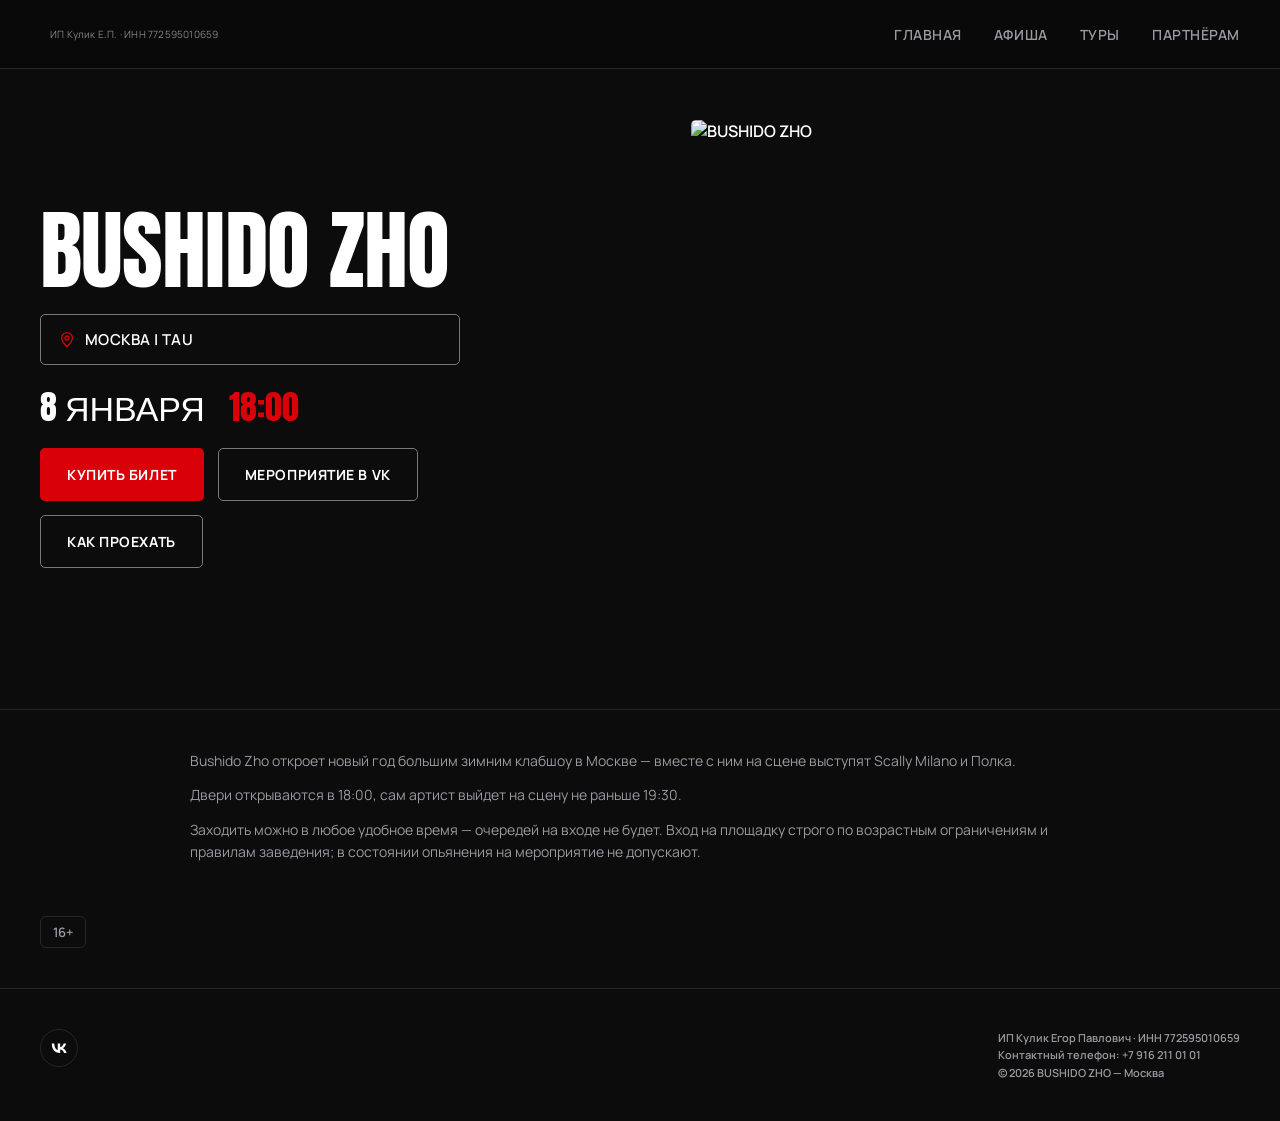
==== index.html @ 79066e42 "Точные пропорции: квадратный постер, border-radius 5px" ====
<!DOCTYPE html>
<html lang="ru">
<head>
<meta charset="UTF-8">
<meta name="viewport" content="width=device-width, initial-scale=1.0, maximum-scale=1.0, user-scalable=no">
<meta name="format-detection" content="telephone=no">
<title>BUSHIDO ZHO — Москва | 8 января | TAU</title>
<meta name="description" content="BUSHIDO ZHO в Москве. 8 января, клуб TAU. Специальное зимнее клабшоу. Билеты на сайте.">
<meta property="og:title" content="BUSHIDO ZHO — Москва | 8 января | TAU">
<meta property="og:description" content="Специальное зимнее клабшоу. 8 января, клуб TAU, Москва.">
<meta property="og:type" content="website">
<meta property="og:image" content="https://static.tildacdn.com/tild6331-3438-4666-b237-646465333765/image_61.png">
<link rel="preconnect" href="https://fonts.googleapis.com">
<link rel="preconnect" href="https://fonts.gstatic.com" crossorigin>
<link href="https://fonts.googleapis.com/css2?family=Anton&family=Manrope:wght@400;600;700;800&display=swap" rel="stylesheet">

<!-- Яндекс.Метрика -->
<script type="text/javascript">
   (function(m,e,t,r,i,k,a){m[i]=m[i]||function(){(m[i].a=m[i].a||[]).push(arguments)};
   m[i].l=1*new Date();
   for (var j = 0; j < document.scripts.length; j++) {if (document.scripts[j].src === r) { return; }}
   k=e.createElement(t),a=e.getElementsByTagName(t)[0],k.async=1,k.src=r,a.parentNode.insertBefore(k,a)})
   (window, document, "script", "https://mc.yandex.ru/metrika/tag.js", "ym");

   ym(00000000, "init", {ssr:true, webvisor:true, clickmap:true, ecommerce:"dataLayer", accurateTrackBounce:true, trackLinks:true});
</script>
<noscript><div><img src="https://mc.yandex.ru/watch/00000000" style="position:absolute; left:-9999px;" alt="" /></div></noscript>
<!-- /Яндекс.Метрика -->

<style>
  :root{
    --bg:#0c0c0c;
    --panel:#2d2d2d;
    --border:#262626;
    --accent:#d90009;
    --text:#ffffff;
    --muted:#9999a1;
  }
  *{box-sizing:border-box;margin:0;padding:0;}
  html,body{background:var(--bg);color:var(--text);}
  body{
    font-family:'Manrope','Arial Narrow',Arial,sans-serif;
    font-weight:600;
    -webkit-font-smoothing:antialiased;
    overflow-x:hidden;
  }
  a{color:inherit;text-decoration:none;}
  img{display:block;max-width:100%;}
  .wrap{max-width:1280px;margin:0 auto;padding:0 40px;}

  /* header */
  header{
    position:sticky;top:0;z-index:50;
    background:rgba(10,10,10,.92);
    backdrop-filter:blur(6px);
    border-bottom:1px solid var(--border);
  }
  .header-inner{
    display:flex;align-items:center;justify-content:space-between;
    padding:18px 40px;max-width:1280px;margin:0 auto;
  }
  .logo{display:flex;align-items:center;gap:10px;}
  .logo img{height:32px;width:auto;}
  .requisites{
    font-size:10px;
    font-weight:400;
    letter-spacing:.02em;
    color:var(--text);
    opacity:.5;
    max-width:260px;
    line-height:1.4;
  }
  nav{display:flex;gap:32px;}
  nav span{
    font-size:14px;letter-spacing:.04em;color:var(--muted);
    text-transform:uppercase;cursor:default;
  }
  .burger{display:none;flex-direction:column;gap:5px;cursor:pointer;}
  .burger span{width:24px;height:2px;background:var(--text);}

  /* hero */
  .hero{
    display:grid;
    grid-template-columns:1fr 1fr;
    align-items:center;
    min-height:640px;
    padding:12px 0;
  }
  .hero-content{
    display:flex;flex-direction:column;justify-content:center;
    padding:60px 40px;
    gap:24px;
  }
  .hero-title{
    font-family:'Anton','Arial Black',sans-serif;
    font-weight:400;
    font-size:clamp(48px,7vw,88px);
    line-height:.92;
    letter-spacing:-.01em;
    text-transform:uppercase;
  }
  .info-row{
    display:flex;flex-direction:column;gap:16px;
    max-width:420px;
  }
  .location-badge{
    display:flex;align-items:center;gap:10px;
    border:1px solid #787878;
    border-radius:5px;
    padding:14px 18px;
    font-size:15px;letter-spacing:.03em;text-transform:uppercase;
  }
  .location-badge svg{flex-shrink:0;color:var(--accent);}
  .datetime{display:flex;align-items:baseline;gap:24px;}
  .datetime .date{
    font-family:'Anton','Arial Black',sans-serif;
    font-weight:400;
    font-size:34px;text-transform:uppercase;
  }
  .datetime .time{
    font-family:'Anton','Arial Black',sans-serif;
    font-weight:400;
    font-size:34px;color:var(--accent);
  }
  .btn-group{display:flex;gap:14px;flex-wrap:wrap;}
  .btn{
    display:inline-flex;align-items:center;gap:10px;
    padding:16px 26px;border-radius:5px;
    font-size:14px;font-weight:700;letter-spacing:.04em;text-transform:uppercase;
    border:1px solid transparent;
    transition:opacity .15s ease;
  }
  .btn:hover{opacity:.85;}
  .btn-primary{background:var(--accent);color:#fff;}
  .btn-secondary{border-color:#787878;color:var(--text);}

  .hero-image{
    position:relative;
    aspect-ratio:1/1;
    width:min(600px,42vw);
    justify-self:center;
    overflow:hidden;
    border-radius:5px;
  }
  .hero-image img{
    width:100%;height:100%;object-fit:cover;object-position:top center;
  }

  /* about */
  .about{
    border-top:1px solid var(--border);
    padding:40px;
  }
  .about p{
    max-width:900px;margin:0 auto 12px;
    color:var(--muted);font-size:14px;line-height:1.6;font-weight:400;
  }

  /* age badge */
  .age-badge{
    display:inline-block;margin:0 40px 40px;
    border:1px solid var(--border);border-radius:6px;
    padding:6px 12px;font-size:13px;color:var(--muted);
  }

  /* footer */
  footer{
    border-top:1px solid var(--border);
    padding:40px;
  }
  .footer-inner{
    max-width:1280px;margin:0 auto;
    display:flex;justify-content:space-between;align-items:flex-start;
    gap:24px;flex-wrap:wrap;
  }
  .footer-social{display:flex;gap:16px;}
  .footer-social a{
    width:38px;height:38px;border:1px solid var(--border);border-radius:50%;
    display:flex;align-items:center;justify-content:center;
  }
  .footer-legal{
    font-size:11px;color:var(--muted);line-height:1.6;max-width:420px;
  }

  @media (max-width: 900px){
    .header-inner{padding:14px 20px;}
    .requisites{display:none;}
    nav{display:none;}
    .burger{display:flex;}
    .hero{grid-template-columns:1fr;min-height:auto;padding:24px 0 0;}
    .hero-image{order:-1;width:min(320px,62vw);margin:0 auto;}
    .hero-content{padding:32px 20px;gap:20px;}
    .hero-title{font-size:clamp(36px,11vw,56px);}
    .datetime .date,.datetime .time{font-size:26px;}
    .about{padding:28px 20px;}
    .age-badge{margin:0 20px 28px;}
    footer{padding:28px 20px;}
    .btn{flex:1 1 auto;justify-content:center;}
  }
</style>
</head>
<body>

<header>
  <div class="header-inner">
    <div class="logo">
      <img src="https://static.tildacdn.com/tild6134-3836-4732-b436-646335346264/Vector.svg" alt="">
      <div class="requisites">ИП Кулик Е.П. · ИНН 772595010659</div>
    </div>
    <nav>
      <span>Главная</span>
      <span>Афиша</span>
      <span>Туры</span>
      <span>Партнёрам</span>
    </nav>
    <div class="burger"><span></span><span></span><span></span></div>
  </div>
</header>

<main>
  <section class="hero">
    <div class="hero-content">
      <h1 class="hero-title">BUSHIDO ZHO</h1>
      <div class="info-row">
        <div class="location-badge">
          <svg width="16" height="16" viewBox="0 0 24 24" fill="none" stroke="currentColor" stroke-width="2"><path d="M12 22s8-7.58 8-13a8 8 0 1 0-16 0c0 5.42 8 13 8 13z"/><circle cx="12" cy="9" r="3"/></svg>
          Москва | TAU
        </div>
        <div class="datetime">
          <span class="date">8 января</span>
          <span class="time">18:00</span>
        </div>
        <div class="btn-group">
          <a class="btn btn-primary" href="https://ticketscloud.com/v1/widgets/common?token=eyJhbGciOiJIUzI1NiIsImlzcyI6InRpY2tldHNjbG91ZC5ydSIsInR5cCI6IkpXVCJ9.eyJwIjoiNmE2ODYyZmQ3NzkyNmYxYTMxODA3NTQ4In0.XfZbdQ3usA_uu-L-LKfPR5Fx8AKAeK4fSwPNNyOv5zs&event=6a7ee67c88781e663930da64&org=6a6862fd77926f1a31807548" target="_blank" rel="noopener">Купить билет</a>
          <a class="btn btn-secondary" href="https://vk.ru/mssoundd" target="_blank" rel="noopener">Мероприятие в VK</a>
          <a class="btn btn-secondary" href="https://yandex.ru/maps/org/tau/206418889846/" target="_blank" rel="noopener">Как проехать</a>
        </div>
      </div>
    </div>
    <div class="hero-image">
      <img src="https://static.tildacdn.com/tild6331-3438-4666-b237-646465333765/image_61.png" alt="BUSHIDO ZHO">
    </div>
  </section>

  <section class="about">
    <p>Bushido Zho откроет новый год большим зимним клабшоу в Москве — вместе с ним на сцене выступят Scally Milano и Полка.</p>
    <p>Двери открываются в 18:00, сам артист выйдет на сцену не раньше 19:30.</p>
    <p>Заходить можно в любое удобное время — очередей на входе не будет. Вход на площадку строго по возрастным ограничениям и правилам заведения; в состоянии опьянения на мероприятие не допускают.</p>
  </section>

  <div class="age-badge">16+</div>
</main>

<footer>
  <div class="footer-inner">
    <div class="footer-social">
      <a href="https://vk.ru/mssoundd" target="_blank" rel="noopener" aria-label="VK">
        <svg width="18" height="18" viewBox="0 0 24 24" fill="currentColor"><path d="M13.16 18.53c-6.79 0-10.68-4.66-10.83-12.4h3.39c.1 5.7 2.63 8.12 4.62 8.62V6.13h3.2v4.9c1.97-.21 4.03-2.46 4.73-4.9h3.2c-.53 3.01-2.78 5.26-4.38 6.18 1.6.74 4.16 2.7 5.13 6.22h-3.53c-.75-2.33-2.63-4.13-5.15-4.38v4.38h-.38z"/></svg>
      </a>
    </div>
    <div class="footer-legal">
      ИП Кулик Егор Павлович · ИНН 772595010659<br>
      Контактный телефон: +7 916 211 01 01<br>
      © 2026 BUSHIDO ZHO — Москва
    </div>
  </div>
</footer>

</body>
</html>
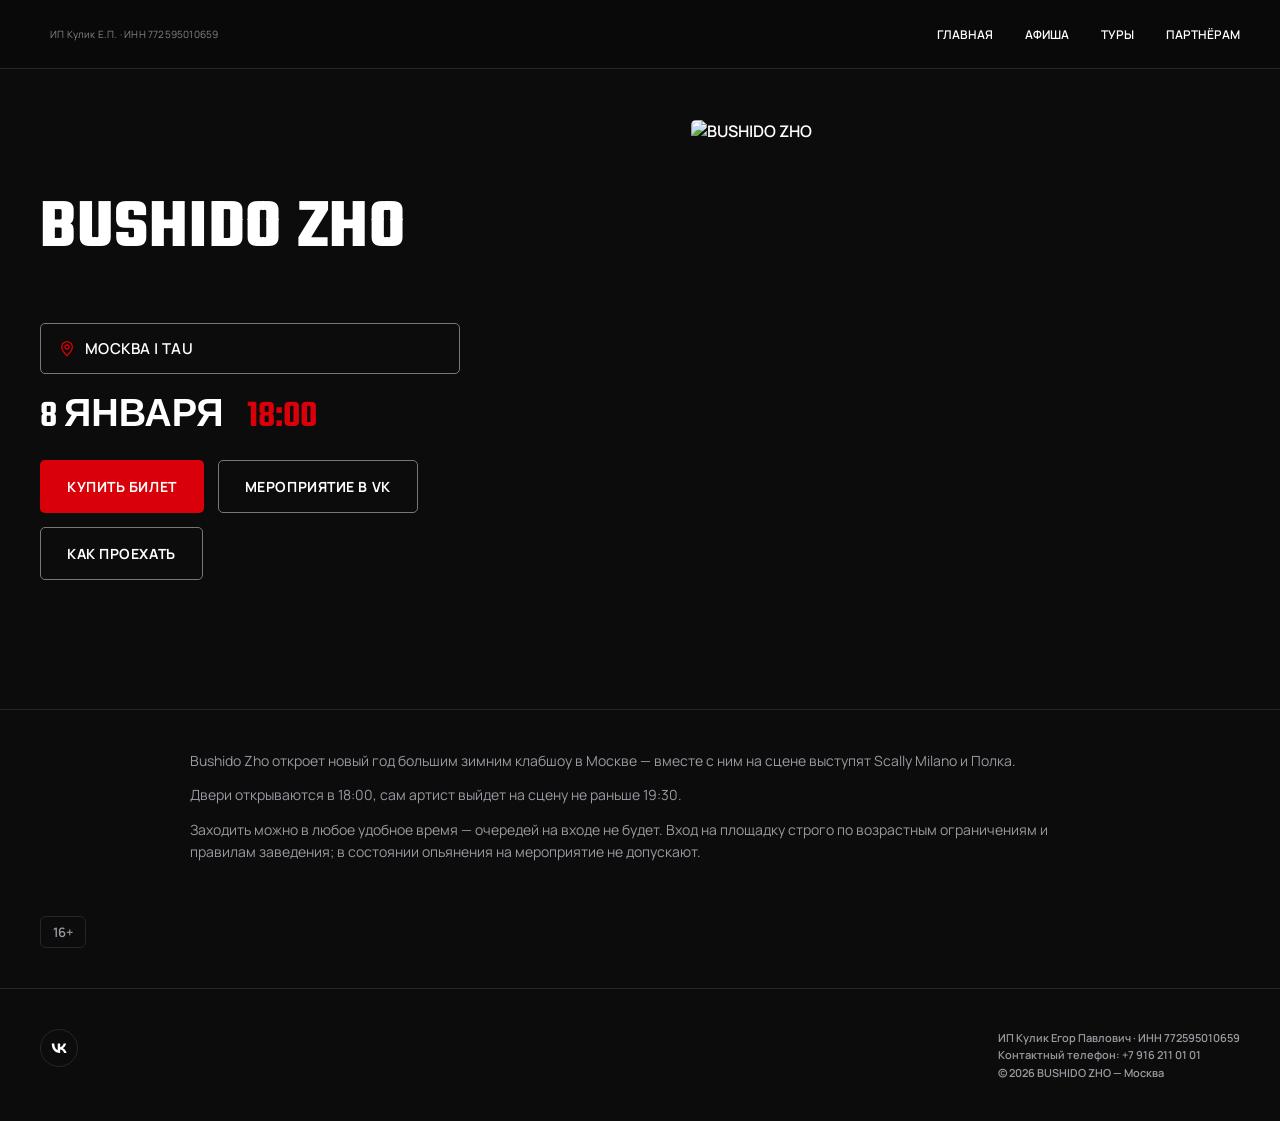
==== commit f4306589: "Точный шрифт Teko вместо Anton, замеренные отступы/nav" ====
--- a/index.html
+++ b/index.html
@@ -12,7 +12,7 @@
 <meta property="og:image" content="https://static.tildacdn.com/tild6331-3438-4666-b237-646465333765/image_61.png">
 <link rel="preconnect" href="https://fonts.googleapis.com">
 <link rel="preconnect" href="https://fonts.gstatic.com" crossorigin>
-<link href="https://fonts.googleapis.com/css2?family=Anton&family=Manrope:wght@400;600;700;800&display=swap" rel="stylesheet">
+<link href="https://fonts.googleapis.com/css2?family=Teko:wght@500;600;700&family=Manrope:wght@400;600;700;800&display=swap" rel="stylesheet">
 
 <!-- Яндекс.Метрика -->
 <script type="text/javascript">
@@ -72,8 +72,9 @@
   }
   nav{display:flex;gap:32px;}
   nav span{
-    font-size:14px;letter-spacing:.04em;color:var(--muted);
+    font-size:12px;font-weight:600;color:var(--text);
     text-transform:uppercase;cursor:default;
+    font-family:'Manrope',sans-serif;
   }
   .burger{display:none;flex-direction:column;gap:5px;cursor:pointer;}
   .burger span{width:24px;height:2px;background:var(--text);}
@@ -92,12 +93,13 @@
     gap:24px;
   }
   .hero-title{
-    font-family:'Anton','Arial Black',sans-serif;
-    font-weight:400;
-    font-size:clamp(48px,7vw,88px);
-    line-height:.92;
-    letter-spacing:-.01em;
+    font-family:'Teko',sans-serif;
+    font-weight:700;
+    font-size:clamp(48px,6.2vw,70px);
+    line-height:.9;
+    letter-spacing:.01em;
     text-transform:uppercase;
+    margin-bottom:38px;
   }
   .info-row{
     display:flex;flex-direction:column;gap:16px;
@@ -113,14 +115,14 @@
   .location-badge svg{flex-shrink:0;color:var(--accent);}
   .datetime{display:flex;align-items:baseline;gap:24px;}
   .datetime .date{
-    font-family:'Anton','Arial Black',sans-serif;
-    font-weight:400;
-    font-size:34px;text-transform:uppercase;
+    font-family:'Teko',sans-serif;
+    font-weight:600;
+    font-size:38px;text-transform:uppercase;
   }
   .datetime .time{
-    font-family:'Anton','Arial Black',sans-serif;
-    font-weight:400;
-    font-size:34px;color:var(--accent);
+    font-family:'Teko',sans-serif;
+    font-weight:600;
+    font-size:38px;color:var(--accent);
   }
   .btn-group{display:flex;gap:14px;flex-wrap:wrap;}
   .btn{
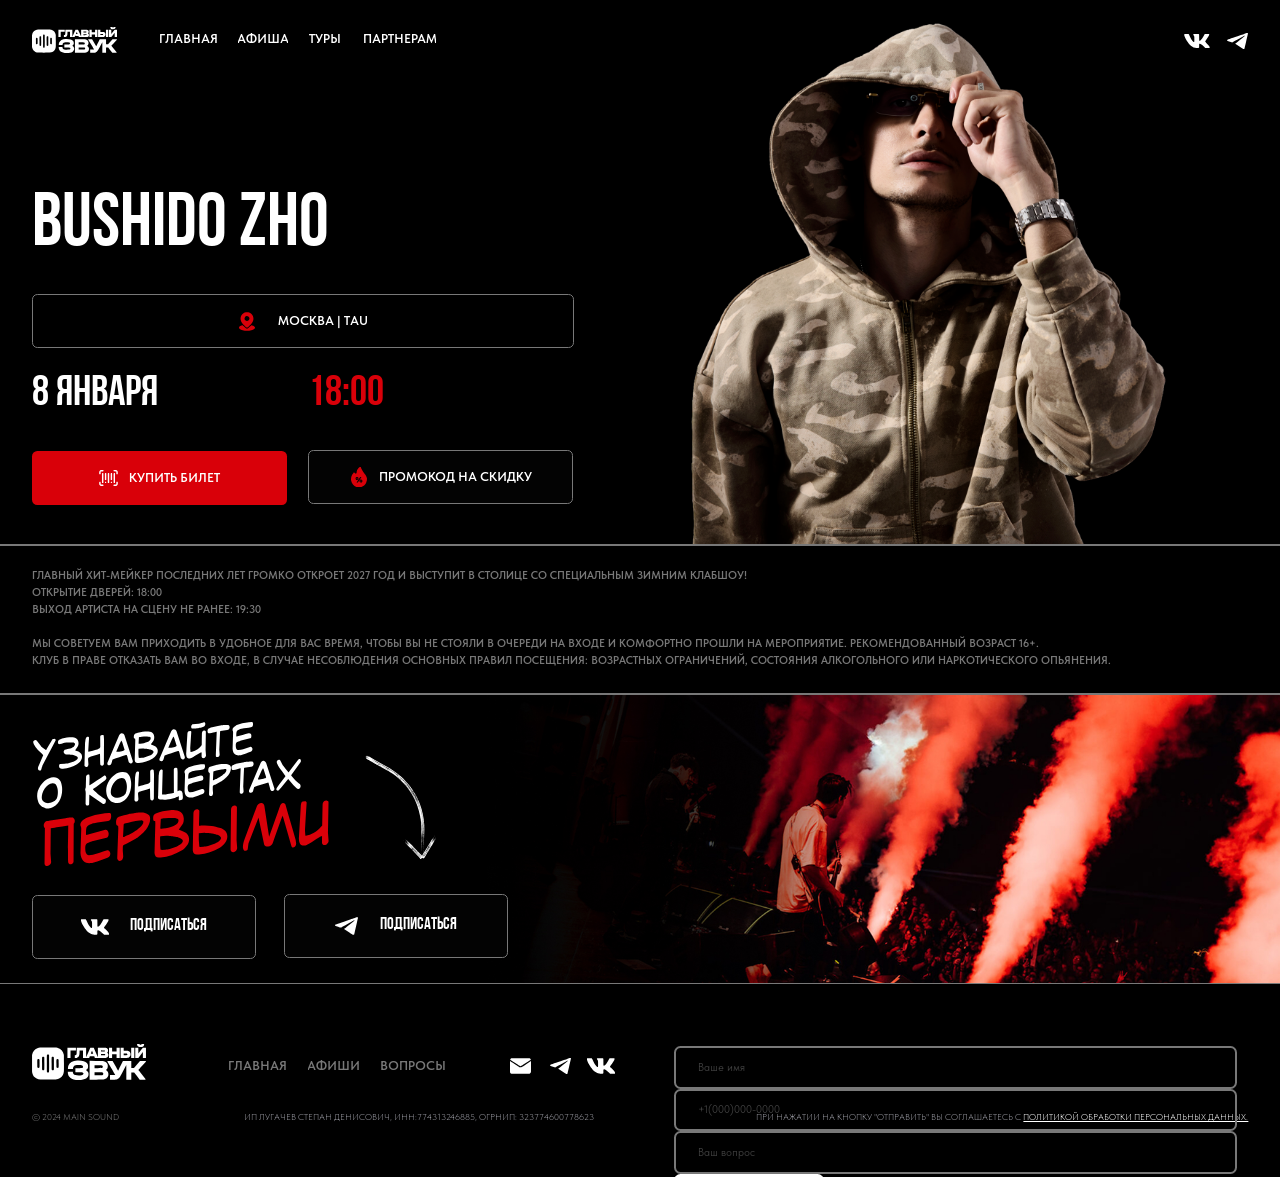
==== commit 0b162716: "Replace with Tilda export (Metrika counter removed, to be added later)" ====
--- a/index.html
+++ b/index.html
@@ -1,272 +1,84 @@
-<!DOCTYPE html>
-<html lang="ru">
-<head>
-<meta charset="UTF-8">
-<meta name="viewport" content="width=device-width, initial-scale=1.0, maximum-scale=1.0, user-scalable=no">
-<meta name="format-detection" content="telephone=no">
-<title>BUSHIDO ZHO — Москва | 8 января | TAU</title>
-<meta name="description" content="BUSHIDO ZHO в Москве. 8 января, клуб TAU. Специальное зимнее клабшоу. Билеты на сайте.">
-<meta property="og:title" content="BUSHIDO ZHO — Москва | 8 января | TAU">
-<meta property="og:description" content="Специальное зимнее клабшоу. 8 января, клуб TAU, Москва.">
-<meta property="og:type" content="website">
-<meta property="og:image" content="https://static.tildacdn.com/tild6331-3438-4666-b237-646465333765/image_61.png">
-<link rel="preconnect" href="https://fonts.googleapis.com">
-<link rel="preconnect" href="https://fonts.gstatic.com" crossorigin>
-<link href="https://fonts.googleapis.com/css2?family=Teko:wght@500;600;700&family=Manrope:wght@400;600;700;800&display=swap" rel="stylesheet">
-
-<!-- Яндекс.Метрика -->
-<script type="text/javascript">
-   (function(m,e,t,r,i,k,a){m[i]=m[i]||function(){(m[i].a=m[i].a||[]).push(arguments)};
-   m[i].l=1*new Date();
-   for (var j = 0; j < document.scripts.length; j++) {if (document.scripts[j].src === r) { return; }}
-   k=e.createElement(t),a=e.getElementsByTagName(t)[0],k.async=1,k.src=r,a.parentNode.insertBefore(k,a)})
-   (window, document, "script", "https://mc.yandex.ru/metrika/tag.js", "ym");
-
-   ym(00000000, "init", {ssr:true, webvisor:true, clickmap:true, ecommerce:"dataLayer", accurateTrackBounce:true, trackLinks:true});
-</script>
-<noscript><div><img src="https://mc.yandex.ru/watch/00000000" style="position:absolute; left:-9999px;" alt="" /></div></noscript>
-<!-- /Яндекс.Метрика -->
-
-<style>
-  :root{
-    --bg:#0c0c0c;
-    --panel:#2d2d2d;
-    --border:#262626;
-    --accent:#d90009;
-    --text:#ffffff;
-    --muted:#9999a1;
-  }
-  *{box-sizing:border-box;margin:0;padding:0;}
-  html,body{background:var(--bg);color:var(--text);}
-  body{
-    font-family:'Manrope','Arial Narrow',Arial,sans-serif;
-    font-weight:600;
-    -webkit-font-smoothing:antialiased;
-    overflow-x:hidden;
-  }
-  a{color:inherit;text-decoration:none;}
-  img{display:block;max-width:100%;}
-  .wrap{max-width:1280px;margin:0 auto;padding:0 40px;}
-
-  /* header */
-  header{
-    position:sticky;top:0;z-index:50;
-    background:rgba(10,10,10,.92);
-    backdrop-filter:blur(6px);
-    border-bottom:1px solid var(--border);
-  }
-  .header-inner{
-    display:flex;align-items:center;justify-content:space-between;
-    padding:18px 40px;max-width:1280px;margin:0 auto;
-  }
-  .logo{display:flex;align-items:center;gap:10px;}
-  .logo img{height:32px;width:auto;}
-  .requisites{
-    font-size:10px;
-    font-weight:400;
-    letter-spacing:.02em;
-    color:var(--text);
-    opacity:.5;
-    max-width:260px;
-    line-height:1.4;
-  }
-  nav{display:flex;gap:32px;}
-  nav span{
-    font-size:12px;font-weight:600;color:var(--text);
-    text-transform:uppercase;cursor:default;
-    font-family:'Manrope',sans-serif;
-  }
-  .burger{display:none;flex-direction:column;gap:5px;cursor:pointer;}
-  .burger span{width:24px;height:2px;background:var(--text);}
-
-  /* hero */
-  .hero{
-    display:grid;
-    grid-template-columns:1fr 1fr;
-    align-items:center;
-    min-height:640px;
-    padding:12px 0;
-  }
-  .hero-content{
-    display:flex;flex-direction:column;justify-content:center;
-    padding:60px 40px;
-    gap:24px;
-  }
-  .hero-title{
-    font-family:'Teko',sans-serif;
-    font-weight:700;
-    font-size:clamp(48px,6.2vw,70px);
-    line-height:.9;
-    letter-spacing:.01em;
-    text-transform:uppercase;
-    margin-bottom:38px;
-  }
-  .info-row{
-    display:flex;flex-direction:column;gap:16px;
-    max-width:420px;
-  }
-  .location-badge{
-    display:flex;align-items:center;gap:10px;
-    border:1px solid #787878;
-    border-radius:5px;
-    padding:14px 18px;
-    font-size:15px;letter-spacing:.03em;text-transform:uppercase;
-  }
-  .location-badge svg{flex-shrink:0;color:var(--accent);}
-  .datetime{display:flex;align-items:baseline;gap:24px;}
-  .datetime .date{
-    font-family:'Teko',sans-serif;
-    font-weight:600;
-    font-size:38px;text-transform:uppercase;
-  }
-  .datetime .time{
-    font-family:'Teko',sans-serif;
-    font-weight:600;
-    font-size:38px;color:var(--accent);
-  }
-  .btn-group{display:flex;gap:14px;flex-wrap:wrap;}
-  .btn{
-    display:inline-flex;align-items:center;gap:10px;
-    padding:16px 26px;border-radius:5px;
-    font-size:14px;font-weight:700;letter-spacing:.04em;text-transform:uppercase;
-    border:1px solid transparent;
-    transition:opacity .15s ease;
-  }
-  .btn:hover{opacity:.85;}
-  .btn-primary{background:var(--accent);color:#fff;}
-  .btn-secondary{border-color:#787878;color:var(--text);}
-
-  .hero-image{
-    position:relative;
-    aspect-ratio:1/1;
-    width:min(600px,42vw);
-    justify-self:center;
-    overflow:hidden;
-    border-radius:5px;
-  }
-  .hero-image img{
-    width:100%;height:100%;object-fit:cover;object-position:top center;
-  }
-
-  /* about */
-  .about{
-    border-top:1px solid var(--border);
-    padding:40px;
-  }
-  .about p{
-    max-width:900px;margin:0 auto 12px;
-    color:var(--muted);font-size:14px;line-height:1.6;font-weight:400;
-  }
-
-  /* age badge */
-  .age-badge{
-    display:inline-block;margin:0 40px 40px;
-    border:1px solid var(--border);border-radius:6px;
-    padding:6px 12px;font-size:13px;color:var(--muted);
-  }
-
-  /* footer */
-  footer{
-    border-top:1px solid var(--border);
-    padding:40px;
-  }
-  .footer-inner{
-    max-width:1280px;margin:0 auto;
-    display:flex;justify-content:space-between;align-items:flex-start;
-    gap:24px;flex-wrap:wrap;
-  }
-  .footer-social{display:flex;gap:16px;}
-  .footer-social a{
-    width:38px;height:38px;border:1px solid var(--border);border-radius:50%;
-    display:flex;align-items:center;justify-content:center;
-  }
-  .footer-legal{
-    font-size:11px;color:var(--muted);line-height:1.6;max-width:420px;
-  }
-
-  @media (max-width: 900px){
-    .header-inner{padding:14px 20px;}
-    .requisites{display:none;}
-    nav{display:none;}
-    .burger{display:flex;}
-    .hero{grid-template-columns:1fr;min-height:auto;padding:24px 0 0;}
-    .hero-image{order:-1;width:min(320px,62vw);margin:0 auto;}
-    .hero-content{padding:32px 20px;gap:20px;}
-    .hero-title{font-size:clamp(36px,11vw,56px);}
-    .datetime .date,.datetime .time{font-size:26px;}
-    .about{padding:28px 20px;}
-    .age-badge{margin:0 20px 28px;}
-    footer{padding:28px 20px;}
-    .btn{flex:1 1 auto;justify-content:center;}
-  }
-</style>
-</head>
-<body>
-
-<header>
-  <div class="header-inner">
-    <div class="logo">
-      <img src="https://static.tildacdn.com/tild6134-3836-4732-b436-646335346264/Vector.svg" alt="">
-      <div class="requisites">ИП Кулик Е.П. · ИНН 772595010659</div>
-    </div>
-    <nav>
-      <span>Главная</span>
-      <span>Афиша</span>
-      <span>Туры</span>
-      <span>Партнёрам</span>
-    </nav>
-    <div class="burger"><span></span><span></span><span></span></div>
-  </div>
-</header>
-
-<main>
-  <section class="hero">
-    <div class="hero-content">
-      <h1 class="hero-title">BUSHIDO ZHO</h1>
-      <div class="info-row">
-        <div class="location-badge">
-          <svg width="16" height="16" viewBox="0 0 24 24" fill="none" stroke="currentColor" stroke-width="2"><path d="M12 22s8-7.58 8-13a8 8 0 1 0-16 0c0 5.42 8 13 8 13z"/><circle cx="12" cy="9" r="3"/></svg>
-          Москва | TAU
-        </div>
-        <div class="datetime">
-          <span class="date">8 января</span>
-          <span class="time">18:00</span>
-        </div>
-        <div class="btn-group">
-          <a class="btn btn-primary" href="https://ticketscloud.com/v1/widgets/common?token=eyJhbGciOiJIUzI1NiIsImlzcyI6InRpY2tldHNjbG91ZC5ydSIsInR5cCI6IkpXVCJ9.eyJwIjoiNmE2ODYyZmQ3NzkyNmYxYTMxODA3NTQ4In0.XfZbdQ3usA_uu-L-LKfPR5Fx8AKAeK4fSwPNNyOv5zs&event=6a7ee67c88781e663930da64&org=6a6862fd77926f1a31807548" target="_blank" rel="noopener">Купить билет</a>
-          <a class="btn btn-secondary" href="https://vk.ru/mssoundd" target="_blank" rel="noopener">Мероприятие в VK</a>
-          <a class="btn btn-secondary" href="https://yandex.ru/maps/org/tau/206418889846/" target="_blank" rel="noopener">Как проехать</a>
-        </div>
-      </div>
-    </div>
-    <div class="hero-image">
-      <img src="https://static.tildacdn.com/tild6331-3438-4666-b237-646465333765/image_61.png" alt="BUSHIDO ZHO">
-    </div>
-  </section>
-
-  <section class="about">
-    <p>Bushido Zho откроет новый год большим зимним клабшоу в Москве — вместе с ним на сцене выступят Scally Milano и Полка.</p>
-    <p>Двери открываются в 18:00, сам артист выйдет на сцену не раньше 19:30.</p>
-    <p>Заходить можно в любое удобное время — очередей на входе не будет. Вход на площадку строго по возрастным ограничениям и правилам заведения; в состоянии опьянения на мероприятие не допускают.</p>
-  </section>
-
-  <div class="age-badge">16+</div>
-</main>
-
-<footer>
-  <div class="footer-inner">
-    <div class="footer-social">
-      <a href="https://vk.ru/mssoundd" target="_blank" rel="noopener" aria-label="VK">
-        <svg width="18" height="18" viewBox="0 0 24 24" fill="currentColor"><path d="M13.16 18.53c-6.79 0-10.68-4.66-10.83-12.4h3.39c.1 5.7 2.63 8.12 4.62 8.62V6.13h3.2v4.9c1.97-.21 4.03-2.46 4.73-4.9h3.2c-.53 3.01-2.78 5.26-4.38 6.18 1.6.74 4.16 2.7 5.13 6.22h-3.53c-.75-2.33-2.63-4.13-5.15-4.38v4.38h-.38z"/></svg>
-      </a>
-    </div>
-    <div class="footer-legal">
-      ИП Кулик Егор Павлович · ИНН 772595010659<br>
-      Контактный телефон: +7 916 211 01 01<br>
-      © 2026 BUSHIDO ZHO — Москва
-    </div>
-  </div>
-</footer>
-
-</body>
-</html>
+<!DOCTYPE html> <html> <head> <meta charset="utf-8" /> <meta http-equiv="Content-Type" content="text/html; charset=utf-8" /> <meta name="viewport" content="width=device-width, initial-scale=1.0" /> <!--metatextblock--> <title>BUSHIDO ZHO - В МОСКВЕ! |8 ЯНВАРЯ | TAU</title> <meta name="description" content="Главный хит-мейкер последних лет громко откроет 2027 год и выступит в столице со специальным зимним клабшоу!" /> <meta property="og:url" content="https://main-sound.ru/bushidomsk1" /> <meta property="og:title" content="BUSHIDO ZHO - В МОСКВЕ! |8 ЯНВАРЯ | TAU" /> <meta property="og:description" content="Главный хит-мейкер последних лет громко откроет 2027 год и выступит в столице со специальным зимним клабшоу!" /> <meta property="og:type" content="website" /> <meta property="og:image" content="assets/IMG_2002-36b0c217a5.jpeg" /> <link rel="canonical" href="https://main-sound.ru/bushidomsk1"> <!--/metatextblock--> <meta name="format-detection" content="telephone=no" /> <meta http-equiv="x-dns-prefetch-control" content="on"> <link rel="dns-prefetch" href="https://ws.tildacdn.com"> <link rel="dns-prefetch" href="https://static.tildacdn.com"> <!--favicons--> <link rel="icon" type="image/x-icon" sizes="32x32" href="assets/Frame_3-9f2a84946c.svg" media="(prefers-color-scheme: light)"/> <link rel="icon" type="image/x-icon" sizes="32x32" href="assets/Frame_3-901d303efb.svg" media="(prefers-color-scheme: dark)"/> <link rel="icon" type="image/svg+xml" sizes="any" href="assets/Frame_3-07f0a911b7.svg"> <link rel="apple-touch-icon" type="image/png" href="assets/Frame_3-b01c1dac87.png"> <link rel="icon" type="image/png" sizes="192x192" href="assets/Frame_3-b01c1dac87.png"> <!--/favicons--> <!-- Assets --> <script src="assets/tilda-fallback-1.0.min-ba24e7d54b.js" async charset="utf-8"></script> <link rel="stylesheet" href="assets/tilda-grid-3.0.min-55fa348d44.css" type="text/css" media="all" onerror="this.loaderr='y';"/> <link rel="stylesheet" href="assets/tilda-blocks-page200350709.min-892c2e6954.css" type="text/css" media="all" onerror="this.loaderr='y';" /> <link rel="stylesheet" href="assets/tilda-animation-2.0.min-8e325ae34b.css" type="text/css" media="all" onerror="this.loaderr='y';" /> <link rel="stylesheet" href="assets/tilda-menu-widgeticons-1.0.min-0b1e4e40a1.css" type="text/css" media="all" onerror="this.loaderr='y';" /> <link rel="stylesheet" href="assets/tilda-forms-1.0.min-a1f4a83f36.css" type="text/css" media="all" onerror="this.loaderr='y';" /> <link rel="stylesheet" href="assets/fonts-tildasans-0168d74240.css" type="text/css" media="all" onerror="this.loaderr='y';" /> <script nomodule src="assets/tilda-polyfill-1.0.min-19ff6da680.js" charset="utf-8"></script> <script type="text/javascript">function t_onReady(func) {if(document.readyState!='loading') {func();} else {document.addEventListener('DOMContentLoaded',func);}}
+function t_onFuncLoad(funcName,okFunc,time) {if(typeof window[funcName]==='function') {okFunc();} else {setTimeout(function() {t_onFuncLoad(funcName,okFunc,time);},(time||100));}}function t396_initialScale(t){var e=document.getElementById("rec"+t);if(e){var i=e.querySelector(".t396__artboard");if(i){window.tn_scale_initial_window_width||(window.tn_scale_initial_window_width=document.documentElement.clientWidth);var a=window.tn_scale_initial_window_width,r=[],n,l=i.getAttribute("data-artboard-screens");if(l){l=l.split(",");for(var o=0;o<l.length;o++)r[o]=parseInt(l[o],10)}else r=[320,480,640,960,1200];for(var o=0;o<r.length;o++){var d=r[o];a>=d&&(n=d)}var _="edit"===window.allrecords.getAttribute("data-tilda-mode"),c="center"===t396_getFieldValue(i,"valign",n,r),s="grid"===t396_getFieldValue(i,"upscale",n,r),w=t396_getFieldValue(i,"height_vh",n,r),g=t396_getFieldValue(i,"height",n,r),u=!!window.opr&&!!window.opr.addons||!!window.opera||-1!==navigator.userAgent.indexOf(" OPR/");if(!_&&c&&!s&&!w&&g&&!u){var h=parseFloat((a/n).toFixed(3)),f=[i,i.querySelector(".t396__carrier"),i.querySelector(".t396__filter")],v=Math.floor(parseInt(g,10)*h)+"px",p;i.style.setProperty("--initial-scale-height",v);for(var o=0;o<f.length;o++)f[o].style.setProperty("height","var(--initial-scale-height)");t396_scaleInitial__getElementsToScale(i).forEach((function(t){t.style.zoom=h}))}}}}function t396_scaleInitial__getElementsToScale(t){return t?Array.prototype.slice.call(t.children).filter((function(t){return t&&(t.classList.contains("t396__elem")||t.classList.contains("t396__group"))})):[]}function t396_getFieldValue(t,e,i,a){var r,n=a[a.length-1];if(!(r=i===n?t.getAttribute("data-artboard-"+e):t.getAttribute("data-artboard-"+e+"-res-"+i)))for(var l=0;l<a.length;l++){var o=a[l];if(!(o<=i)&&(r=o===n?t.getAttribute("data-artboard-"+e):t.getAttribute("data-artboard-"+e+"-res-"+o)))break}return r}window.TN_SCALE_INITIAL_VER="1.0",window.tn_scale_initial_window_width=null;</script> <script src="assets/jquery-1.10.2.min-0f598fdea2.js" charset="utf-8" onerror="this.loaderr='y';"></script> <script src="assets/tilda-scripts-3.0.min-bbad1345a3.js" charset="utf-8" defer onerror="this.loaderr='y';"></script> <script src="assets/tilda-blocks-page200350709.min-bc01810124.js" charset="utf-8" async onerror="this.loaderr='y';"></script> <script src="assets/tilda-lazyload-1.0.min-8d30e67902.js" charset="utf-8" async onerror="this.loaderr='y';"></script> <script src="assets/tilda-animation-2.0.min-e4067d844d.js" charset="utf-8" async onerror="this.loaderr='y';"></script> <script src="assets/tilda-zero-1.1.min-d2f771363f.js" charset="utf-8" async onerror="this.loaderr='y';"></script> <script src="assets/tilda-menu-1.0.min-81625cf644.js" charset="utf-8" async onerror="this.loaderr='y';"></script> <script src="assets/tilda-menu-widgeticons-1.0.min-35f2fe2b1f.js" charset="utf-8" async onerror="this.loaderr='y';"></script> <script src="assets/tilda-forms-1.0.min-e3f49c2a4a.js" charset="utf-8" async onerror="this.loaderr='y';"></script> <script src="assets/tilda-zero-forms-1.0.min-b2b3caa913.js" charset="utf-8" async onerror="this.loaderr='y';"></script> <script src="assets/tilda-zero-scale-1.0.min-8676a93be3.js" charset="utf-8" async onerror="this.loaderr='y';"></script> <script src="assets/tilda-zero-fixed-1.0.min-6231306b26.js" charset="utf-8" async onerror="this.loaderr='y';"></script> <script src="assets/tilda-skiplink-1.0.min-bb829e9a10.js" charset="utf-8" async onerror="this.loaderr='y';"></script> <script src="assets/tilda-events-1.0.min-051c5be8fb.js" charset="utf-8" async onerror="this.loaderr='y';"></script> <script type="text/javascript">window.dataLayer=window.dataLayer||[];</script> <script type="text/javascript">(function() {var ttt='cebo';var tt='oog';var re=new RegExp("bot|g" + tt + "le|yandex|baidu|bing|msn|duckduckbot|teoma|slurp|crawler|spider|robot|crawling|fa" + ttt + "ok","i");if((re.test(navigator.userAgent))===false&&typeof(sessionStorage)!='undefined'&&sessionStorage.getItem('visited')!=='y'&&document.visibilityState){var style=document.createElement('style');style.type='text/css';style.innerHTML='@media screen and (min-width: 980px) {.t-records {opacity: 0;}.t-records_animated {-webkit-transition: opacity ease-in-out .2s;-moz-transition: opacity ease-in-out .2s;-o-transition: opacity ease-in-out .2s;transition: opacity ease-in-out .2s;}.t-records.t-records_visible {opacity: 1;}}';document.getElementsByTagName('head')[0].appendChild(style);function t_setvisRecs(){var alr=document.querySelectorAll('.t-records');Array.prototype.forEach.call(alr,function(el) {el.classList.add("t-records_animated");});setTimeout(function() {Array.prototype.forEach.call(alr,function(el) {el.classList.add("t-records_visible");});sessionStorage.setItem("visited","y");},400);}
+document.addEventListener('DOMContentLoaded',t_setvisRecs);}})();</script><!-- Local recovery copy created from the public page on 2026-09-03. --></head> <body class="t-body" style="margin:0;"> <!--allrecords--> <div id="allrecords" class="t-records" data-hook="blocks-collection-content-node" data-tilda-project-id="8555416" data-tilda-page-id="200350709" data-tilda-page-alias="bushidomsk1" data-tilda-formskey="f596087e4aad82b8ef86775ac8555416" data-tilda-cookie="no" data-tilda-lazy="yes" data-tilda-root-zone="com" data-tilda-project-headcode="yes" data-tilda-project-country="RU"> <!--header--> <header id="t-header" class="t-records" data-hook="blocks-collection-content-node" data-tilda-project-id="8555416" data-tilda-page-id="44198423" data-tilda-page-alias="header" data-tilda-formskey="f596087e4aad82b8ef86775ac8555416" data-tilda-cookie="no" data-tilda-lazy="yes" data-tilda-root-zone="com" data-tilda-project-headcode="yes" data-tilda-project-country="RU"> <div id="rec2350563801" class="r t-rec" style=" " data-animationappear="off" data-record-type="396"> <!-- T396 --> <style>#rec2350563801 .t396__artboard{position:fixed;width:100%;left:0;top:0;transform:translateY(-100%);transition:transform 0.15s;z-index:990;}#rec2350563801 .t396__artboard{height:70px;background-color:#000000;}#rec2350563801 .t396__filter{height:70px;}#rec2350563801 .t396__carrier{height:70px;background-position:center center;background-attachment:scroll;background-size:cover;background-repeat:no-repeat;}@media screen and (max-width:1919px){#rec2350563801 .t396__artboard,#rec2350563801 .t396__filter,#rec2350563801 .t396__carrier{height:55px;}#rec2350563801 .t396__filter{}#rec2350563801 .t396__carrier{background-attachment:scroll;}}@media screen and (max-width:1199px){#rec2350563801 .t396__artboard,#rec2350563801 .t396__filter,#rec2350563801 .t396__carrier{height:48px;}#rec2350563801 .t396__filter{}#rec2350563801 .t396__carrier{background-attachment:scroll;}}#rec2350563801 .tn-elem[data-elem-id="1780602629269"]{z-index:3;top:0px;left:calc(50% - 960px + 0px);width:1920px;height:70px;}#rec2350563801 .tn-elem[data-elem-id="1780602629269"] .tn-atom{border-radius:0px 0px 15px 15px;background-color:#262626;background-position:center center;border-width:var(--t396-borderwidth,0);border-style:var(--t396-borderstyle,solid);border-color:var(--t396-bordercolor,transparent);transition:background-color var(--t396-speedhover,0s) ease-in-out,color var(--t396-speedhover,0s) ease-in-out,border-color var(--t396-speedhover,0s) ease-in-out,box-shadow var(--t396-shadowshoverspeed,0.2s) ease-in-out;}@media screen and (max-width:1919px){#rec2350563801 .tn-elem[data-elem-id="1780602629269"]{display:table;left:calc(50% - 600px + 0px);width:1200px;height:55px;}}@media screen and (max-width:1199px){#rec2350563801 .tn-elem[data-elem-id="1780602629269"]{display:table;left:calc(50% - 160px + 0px);width:320px;height:48px;}}#rec2350563801 .tn-elem[data-elem-id="1780495746593000005"]{color:#ffffff;text-align:left;z-index:3;top:25px;left:calc(50% - 960px + 221px);width:88px;height:20px;}#rec2350563801 .tn-elem[data-elem-id="1780495746593000005"] .tn-atom{color:#ffffff;font-size:20px;font-family:var(--t-headline-font,Arial);line-height:1;font-weight:600;border-radius:5px 5px 5px 5px;background-position:center center;--t396-speedhover:0.2s;transition:background-color var(--t396-speedhover,0s) ease-in-out,color var(--t396-speedhover,0s) ease-in-out,border-color var(--t396-speedhover,0s) ease-in-out,box-shadow var(--t396-shadowshoverspeed,0.2s) ease-in-out;-webkit-box-pack:start;-ms-flex-pack:start;justify-content:flex-start;}#rec2350563801 .tn-elem[data-elem-id="1780495746593000005"] .tn-atom::after{display:none;}#rec2350563801 .tn-elem[data-elem-id="1780495746593000005"] .tn-atom .tn-atom__button-content{column-gap:10px;padding:0px 0px 0px 0px;}#rec2350563801 .tn-elem[data-elem-id="1780495746593000005"] .tn-atom .tn-atom__button-icon{animation:tn-icon-animation-moveX 2s linear infinite;}#rec2350563801 .tn-elem[data-elem-id="1780495746593000005"] .tn-atom .tn-atom__button-text{transition:color var(--t396-speedhover,0s) ease-in-out;color:#ffffff;}#rec2350563801 .tn-elem[data-elem-id="1780495746593000005"] .tn-atom .tn-atom__button-border::before{display:none;}#rec2350563801 .tn-elem[data-elem-id="1780495746593000005"] .tn-atom .tn-atom__button-border::after{display:none;}@media (hover),(min-width:0\0){#rec2350563801 .tn-elem[data-elem-id="1780495746593000005"] .tn-atom:hover::after{opacity:0;}#rec2350563801 .tn-elem[data-elem-id="1780495746593000005"] .tn-atom:hover{animation-name:none;}}@media (hover),(min-width:0\0){#rec2350563801 .tn-elem[data-elem-id="1780495746593000005"] .tn-atom:hover{color:#d90009;}#rec2350563801 .tn-elem[data-elem-id="1780495746593000005"] .tn-atom:hover .tn-atom__button-text{color:#d90009;}}@media screen and (max-width:1919px){#rec2350563801 .tn-elem[data-elem-id="1780495746593000005"]{display:block;top:17px;left:calc(50% - 600px + 150px);width:53px;}#rec2350563801 .tn-elem[data-elem-id="1780495746593000005"] .tn-atom{white-space:normal;font-size:12px;background-size:cover;}#rec2350563801 .tn-elem[data-elem-id="1780495746593000005"] .tn-atom::after{display:none;}#rec2350563801 .tn-elem[data-elem-id="1780495746593000005"] .tn-atom .tn-atom__button-text{overflow:visible;}#rec2350563801 .tn-elem[data-elem-id="1780495746593000005"] .tn-atom .tn-atom__button-border::before{display:none;}#rec2350563801 .tn-elem[data-elem-id="1780495746593000005"] .tn-atom .tn-atom__button-border::after{display:none;}@media (hover),(min-width:0\0){#rec2350563801 .tn-elem[data-elem-id="1780495746593000005"] .tn-atom:hover::after{opacity:0;}#rec2350563801 .tn-elem[data-elem-id="1780495746593000005"] .tn-atom:hover{animation-name:none;}}}@media screen and (max-width:1199px){#rec2350563801 .tn-elem[data-elem-id="1780495746593000005"]{display:block;top:-87px;left:calc(50% - 160px + 36px);width:px;}#rec2350563801 .tn-elem[data-elem-id="1780495746593000005"] .tn-atom{white-space:normal;background-size:cover;}#rec2350563801 .tn-elem[data-elem-id="1780495746593000005"] .tn-atom::after{display:none;}#rec2350563801 .tn-elem[data-elem-id="1780495746593000005"] .tn-atom .tn-atom__button-text{overflow:visible;}#rec2350563801 .tn-elem[data-elem-id="1780495746593000005"] .tn-atom .tn-atom__button-border::before{display:none;}#rec2350563801 .tn-elem[data-elem-id="1780495746593000005"] .tn-atom .tn-atom__button-border::after{display:none;}@media (hover),(min-width:0\0){#rec2350563801 .tn-elem[data-elem-id="1780495746593000005"] .tn-atom:hover::after{opacity:0;}#rec2350563801 .tn-elem[data-elem-id="1780495746593000005"] .tn-atom:hover{animation-name:none;}}}#rec2350563801 .tn-elem[data-elem-id="1780495786484000001"]{color:#ffffff;text-align:left;z-index:3;top:25px;left:calc(50% - 960px + 339px);width:78px;height:20px;}#rec2350563801 .tn-elem[data-elem-id="1780495786484000001"] .tn-atom{color:#ffffff;font-size:20px;font-family:var(--t-headline-font,Arial);line-height:1;font-weight:600;border-radius:5px 5px 5px 5px;background-position:center center;--t396-speedhover:0.2s;transition:background-color var(--t396-speedhover,0s) ease-in-out,color var(--t396-speedhover,0s) ease-in-out,border-color var(--t396-speedhover,0s) ease-in-out,box-shadow var(--t396-shadowshoverspeed,0.2s) ease-in-out;-webkit-box-pack:start;-ms-flex-pack:start;justify-content:flex-start;}#rec2350563801 .tn-elem[data-elem-id="1780495786484000001"] .tn-atom::after{display:none;}#rec2350563801 .tn-elem[data-elem-id="1780495786484000001"] .tn-atom .tn-atom__button-content{column-gap:10px;padding:0px 0px 0px 0px;}#rec2350563801 .tn-elem[data-elem-id="1780495786484000001"] .tn-atom .tn-atom__button-icon{animation:tn-icon-animation-moveX 2s linear infinite;}#rec2350563801 .tn-elem[data-elem-id="1780495786484000001"] .tn-atom .tn-atom__button-text{transition:color var(--t396-speedhover,0s) ease-in-out;color:#ffffff;}#rec2350563801 .tn-elem[data-elem-id="1780495786484000001"] .tn-atom .tn-atom__button-border::before{display:none;}#rec2350563801 .tn-elem[data-elem-id="1780495786484000001"] .tn-atom .tn-atom__button-border::after{display:none;}@media (hover),(min-width:0\0){#rec2350563801 .tn-elem[data-elem-id="1780495786484000001"] .tn-atom:hover::after{opacity:0;}#rec2350563801 .tn-elem[data-elem-id="1780495786484000001"] .tn-atom:hover{animation-name:none;}}@media (hover),(min-width:0\0){#rec2350563801 .tn-elem[data-elem-id="1780495786484000001"] .tn-atom:hover{color:#d90009;}#rec2350563801 .tn-elem[data-elem-id="1780495786484000001"] .tn-atom:hover .tn-atom__button-text{color:#d90009;}}@media screen and (max-width:1919px){#rec2350563801 .tn-elem[data-elem-id="1780495786484000001"]{display:block;top:17px;left:calc(50% - 600px + 223px);width:47px;}#rec2350563801 .tn-elem[data-elem-id="1780495786484000001"] .tn-atom{white-space:normal;font-size:12px;background-size:cover;}#rec2350563801 .tn-elem[data-elem-id="1780495786484000001"] .tn-atom::after{display:none;}#rec2350563801 .tn-elem[data-elem-id="1780495786484000001"] .tn-atom .tn-atom__button-text{overflow:visible;}#rec2350563801 .tn-elem[data-elem-id="1780495786484000001"] .tn-atom .tn-atom__button-border::before{display:none;}#rec2350563801 .tn-elem[data-elem-id="1780495786484000001"] .tn-atom .tn-atom__button-border::after{display:none;}@media (hover),(min-width:0\0){#rec2350563801 .tn-elem[data-elem-id="1780495786484000001"] .tn-atom:hover::after{opacity:0;}#rec2350563801 .tn-elem[data-elem-id="1780495786484000001"] .tn-atom:hover{animation-name:none;}}}@media screen and (max-width:1199px){#rec2350563801 .tn-elem[data-elem-id="1780495786484000001"]{display:block;top:-87px;left:calc(50% - 160px + 109px);width:px;}#rec2350563801 .tn-elem[data-elem-id="1780495786484000001"] .tn-atom{white-space:normal;background-size:cover;}#rec2350563801 .tn-elem[data-elem-id="1780495786484000001"] .tn-atom::after{display:none;}#rec2350563801 .tn-elem[data-elem-id="1780495786484000001"] .tn-atom .tn-atom__button-text{overflow:visible;}#rec2350563801 .tn-elem[data-elem-id="1780495786484000001"] .tn-atom .tn-atom__button-border::before{display:none;}#rec2350563801 .tn-elem[data-elem-id="1780495786484000001"] .tn-atom .tn-atom__button-border::after{display:none;}@media (hover),(min-width:0\0){#rec2350563801 .tn-elem[data-elem-id="1780495786484000001"] .tn-atom:hover::after{opacity:0;}#rec2350563801 .tn-elem[data-elem-id="1780495786484000001"] .tn-atom:hover{animation-name:none;}}}#rec2350563801 .tn-elem[data-elem-id="1780495810392000002"]{color:#ffffff;text-align:left;z-index:3;top:25px;left:calc(50% - 960px + 447px);width:50px;height:20px;}#rec2350563801 .tn-elem[data-elem-id="1780495810392000002"] .tn-atom{color:#ffffff;font-size:20px;font-family:var(--t-headline-font,Arial);line-height:1;font-weight:600;border-radius:5px 5px 5px 5px;background-position:center center;--t396-speedhover:0.2s;transition:background-color var(--t396-speedhover,0s) ease-in-out,color var(--t396-speedhover,0s) ease-in-out,border-color var(--t396-speedhover,0s) ease-in-out,box-shadow var(--t396-shadowshoverspeed,0.2s) ease-in-out;-webkit-box-pack:start;-ms-flex-pack:start;justify-content:flex-start;}#rec2350563801 .tn-elem[data-elem-id="1780495810392000002"] .tn-atom::after{display:none;}#rec2350563801 .tn-elem[data-elem-id="1780495810392000002"] .tn-atom .tn-atom__button-content{column-gap:10px;padding:0px 0px 0px 0px;}#rec2350563801 .tn-elem[data-elem-id="1780495810392000002"] .tn-atom .tn-atom__button-icon{animation:tn-icon-animation-moveX 2s linear infinite;}#rec2350563801 .tn-elem[data-elem-id="1780495810392000002"] .tn-atom .tn-atom__button-text{transition:color var(--t396-speedhover,0s) ease-in-out;color:#ffffff;}#rec2350563801 .tn-elem[data-elem-id="1780495810392000002"] .tn-atom .tn-atom__button-border::before{display:none;}#rec2350563801 .tn-elem[data-elem-id="1780495810392000002"] .tn-atom .tn-atom__button-border::after{display:none;}@media (hover),(min-width:0\0){#rec2350563801 .tn-elem[data-elem-id="1780495810392000002"] .tn-atom:hover::after{opacity:0;}#rec2350563801 .tn-elem[data-elem-id="1780495810392000002"] .tn-atom:hover{animation-name:none;}}@media (hover),(min-width:0\0){#rec2350563801 .tn-elem[data-elem-id="1780495810392000002"] .tn-atom:hover{color:#d90009;}#rec2350563801 .tn-elem[data-elem-id="1780495810392000002"] .tn-atom:hover .tn-atom__button-text{color:#d90009;}}@media screen and (max-width:1919px){#rec2350563801 .tn-elem[data-elem-id="1780495810392000002"]{display:block;top:17px;left:calc(50% - 600px + 290px);width:30px;}#rec2350563801 .tn-elem[data-elem-id="1780495810392000002"] .tn-atom{white-space:normal;font-size:12px;background-size:cover;}#rec2350563801 .tn-elem[data-elem-id="1780495810392000002"] .tn-atom::after{display:none;}#rec2350563801 .tn-elem[data-elem-id="1780495810392000002"] .tn-atom .tn-atom__button-text{overflow:visible;}#rec2350563801 .tn-elem[data-elem-id="1780495810392000002"] .tn-atom .tn-atom__button-border::before{display:none;}#rec2350563801 .tn-elem[data-elem-id="1780495810392000002"] .tn-atom .tn-atom__button-border::after{display:none;}@media (hover),(min-width:0\0){#rec2350563801 .tn-elem[data-elem-id="1780495810392000002"] .tn-atom:hover::after{opacity:0;}#rec2350563801 .tn-elem[data-elem-id="1780495810392000002"] .tn-atom:hover{animation-name:none;}}}@media screen and (max-width:1199px){#rec2350563801 .tn-elem[data-elem-id="1780495810392000002"]{display:block;top:-87px;left:calc(50% - 160px + 176px);width:px;}#rec2350563801 .tn-elem[data-elem-id="1780495810392000002"] .tn-atom{white-space:normal;background-size:cover;}#rec2350563801 .tn-elem[data-elem-id="1780495810392000002"] .tn-atom::after{display:none;}#rec2350563801 .tn-elem[data-elem-id="1780495810392000002"] .tn-atom .tn-atom__button-text{overflow:visible;}#rec2350563801 .tn-elem[data-elem-id="1780495810392000002"] .tn-atom .tn-atom__button-border::before{display:none;}#rec2350563801 .tn-elem[data-elem-id="1780495810392000002"] .tn-atom .tn-atom__button-border::after{display:none;}@media (hover),(min-width:0\0){#rec2350563801 .tn-elem[data-elem-id="1780495810392000002"] .tn-atom:hover::after{opacity:0;}#rec2350563801 .tn-elem[data-elem-id="1780495810392000002"] .tn-atom:hover{animation-name:none;}}}#rec2350563801 .tn-elem[data-elem-id="1780495820486000003"]{color:#ffffff;text-align:left;z-index:3;top:25px;left:calc(50% - 960px + 527px);width:115px;height:20px;}#rec2350563801 .tn-elem[data-elem-id="1780495820486000003"] .tn-atom{color:#ffffff;font-size:20px;font-family:var(--t-headline-font,Arial);line-height:1;font-weight:600;border-radius:5px 5px 5px 5px;background-position:center center;--t396-speedhover:0.2s;transition:background-color var(--t396-speedhover,0s) ease-in-out,color var(--t396-speedhover,0s) ease-in-out,border-color var(--t396-speedhover,0s) ease-in-out,box-shadow var(--t396-shadowshoverspeed,0.2s) ease-in-out;-webkit-box-pack:start;-ms-flex-pack:start;justify-content:flex-start;}#rec2350563801 .tn-elem[data-elem-id="1780495820486000003"] .tn-atom::after{display:none;}#rec2350563801 .tn-elem[data-elem-id="1780495820486000003"] .tn-atom .tn-atom__button-content{column-gap:10px;padding:0px 0px 0px 0px;}#rec2350563801 .tn-elem[data-elem-id="1780495820486000003"] .tn-atom .tn-atom__button-icon{animation:tn-icon-animation-moveX 2s linear infinite;}#rec2350563801 .tn-elem[data-elem-id="1780495820486000003"] .tn-atom .tn-atom__button-text{transition:color var(--t396-speedhover,0s) ease-in-out;color:#ffffff;}#rec2350563801 .tn-elem[data-elem-id="1780495820486000003"] .tn-atom .tn-atom__button-border::before{display:none;}#rec2350563801 .tn-elem[data-elem-id="1780495820486000003"] .tn-atom .tn-atom__button-border::after{display:none;}@media (hover),(min-width:0\0){#rec2350563801 .tn-elem[data-elem-id="1780495820486000003"] .tn-atom:hover::after{opacity:0;}#rec2350563801 .tn-elem[data-elem-id="1780495820486000003"] .tn-atom:hover{animation-name:none;}}@media (hover),(min-width:0\0){#rec2350563801 .tn-elem[data-elem-id="1780495820486000003"] .tn-atom:hover{color:#d90009;}#rec2350563801 .tn-elem[data-elem-id="1780495820486000003"] .tn-atom:hover .tn-atom__button-text{color:#d90009;}}@media screen and (max-width:1919px){#rec2350563801 .tn-elem[data-elem-id="1780495820486000003"]{display:block;top:17px;left:calc(50% - 600px + 340px);width:69px;}#rec2350563801 .tn-elem[data-elem-id="1780495820486000003"] .tn-atom{white-space:normal;font-size:12px;background-size:cover;}#rec2350563801 .tn-elem[data-elem-id="1780495820486000003"] .tn-atom::after{display:none;}#rec2350563801 .tn-elem[data-elem-id="1780495820486000003"] .tn-atom .tn-atom__button-text{overflow:visible;}#rec2350563801 .tn-elem[data-elem-id="1780495820486000003"] .tn-atom .tn-atom__button-border::before{display:none;}#rec2350563801 .tn-elem[data-elem-id="1780495820486000003"] .tn-atom .tn-atom__button-border::after{display:none;}@media (hover),(min-width:0\0){#rec2350563801 .tn-elem[data-elem-id="1780495820486000003"] .tn-atom:hover::after{opacity:0;}#rec2350563801 .tn-elem[data-elem-id="1780495820486000003"] .tn-atom:hover{animation-name:none;}}}@media screen and (max-width:1199px){#rec2350563801 .tn-elem[data-elem-id="1780495820486000003"]{display:block;top:-87px;left:calc(50% - 160px + 226px);width:px;}#rec2350563801 .tn-elem[data-elem-id="1780495820486000003"] .tn-atom{white-space:normal;background-size:cover;}#rec2350563801 .tn-elem[data-elem-id="1780495820486000003"] .tn-atom::after{display:none;}#rec2350563801 .tn-elem[data-elem-id="1780495820486000003"] .tn-atom .tn-atom__button-text{overflow:visible;}#rec2350563801 .tn-elem[data-elem-id="1780495820486000003"] .tn-atom .tn-atom__button-border::before{display:none;}#rec2350563801 .tn-elem[data-elem-id="1780495820486000003"] .tn-atom .tn-atom__button-border::after{display:none;}@media (hover),(min-width:0\0){#rec2350563801 .tn-elem[data-elem-id="1780495820486000003"] .tn-atom:hover::after{opacity:0;}#rec2350563801 .tn-elem[data-elem-id="1780495820486000003"] .tn-atom:hover{animation-name:none;}}}#rec2350563801 .tn-elem[data-elem-id="1780494847688"]{z-index:3;top:15px;left:calc(50% - 960px + 40px);width:128px;height:auto;}#rec2350563801 .tn-elem[data-elem-id="1780494847688"] .tn-atom{border-radius:0px 0px 0px 0px;background-position:center center;border-width:var(--t396-borderwidth,0);border-style:var(--t396-borderstyle,solid);border-color:var(--t396-bordercolor,transparent);transition:background-color var(--t396-speedhover,0s) ease-in-out,color var(--t396-speedhover,0s) ease-in-out,border-color var(--t396-speedhover,0s) ease-in-out,box-shadow var(--t396-shadowshoverspeed,0.2s) ease-in-out;}#rec2350563801 .tn-elem[data-elem-id="1780494847688"] .tn-atom__img{border-radius:0px 0px 0px 0px;object-position:center center;}@media screen and (max-width:1919px){#rec2350563801 .tn-elem[data-elem-id="1780494847688"]{display:table;top:15px;left:calc(50% - 600px + 30px);width:80px;height:auto;}}@media screen and (max-width:1199px){#rec2350563801 .tn-elem[data-elem-id="1780494847688"]{display:table;top:11px;left:calc(50% - 160px + 20px);height:auto;}}#rec2350563801 .tn-elem[data-elem-id="1780495533011000003"]{color:#ffffff;text-align:center;z-index:3;top:12px;left:calc(50% - 960px + 1774px);width:56px;height:46px;}#rec2350563801 .tn-elem[data-elem-id="1780495533011000003"] .tn-atom{color:#ffffff;font-size:20px;font-family:var(--t-text-font,Arial);line-height:1.55;font-weight:600;border-radius:50px 50px 50px 50px;background-position:center center;--t396-borderwidth:0px;--t396-speedhover:0.2s;transition:background-color var(--t396-speedhover,0s) ease-in-out,color var(--t396-speedhover,0s) ease-in-out,border-color var(--t396-speedhover,0s) ease-in-out,box-shadow var(--t396-shadowshoverspeed,0.2s) ease-in-out;-webkit-box-pack:center;-ms-flex-pack:center;justify-content:center;}#rec2350563801 .tn-elem[data-elem-id="1780495533011000003"] .tn-atom::after{display:none;}#rec2350563801 .tn-elem[data-elem-id="1780495533011000003"] .tn-atom .tn-atom__button-icon{position:relative;width:36px;height:36px;order:1;--icon:url('[data-uri]');--icon-hover:url('[data-uri]');}#rec2350563801 .tn-elem[data-elem-id="1780495533011000003"] .tn-atom .tn-atom__button-content{column-gap:0px;padding:0px 0px 0px 0px;}#rec2350563801 .tn-elem[data-elem-id="1780495533011000003"] .tn-atom .tn-atom__button-text{transition:color var(--t396-speedhover,0s) ease-in-out;color:#ffffff;}#rec2350563801 .tn-elem[data-elem-id="1780495533011000003"] .tn-atom .tn-atom__button-border::before{display:none;}#rec2350563801 .tn-elem[data-elem-id="1780495533011000003"] .tn-atom .tn-atom__button-border::after{display:none;}@media (hover),(min-width:0\0){#rec2350563801 .tn-elem[data-elem-id="1780495533011000003"] .tn-atom:hover::after{opacity:0;}#rec2350563801 .tn-elem[data-elem-id="1780495533011000003"] .tn-atom:hover{animation-name:none;}}@media screen and (max-width:1919px){#rec2350563801 .tn-elem[data-elem-id="1780495533011000003"]{display:block;top:16px;left:calc(50% - 600px + 1110px);width:24px;height:24px;border-radius:0px 0px 0px 0px;}#rec2350563801 .tn-elem[data-elem-id="1780495533011000003"] .tn-atom{white-space:normal;background-size:cover;border-radius:0px 0px 0px 0px;}#rec2350563801 .tn-elem[data-elem-id="1780495533011000003"] .tn-atom::after{display:none;}#rec2350563801 .tn-elem[data-elem-id="1780495533011000003"] .tn-atom .tn-atom__button-icon{height:24px;width:24px;}#rec2350563801 .tn-elem[data-elem-id="1780495533011000003"] .tn-atom .tn-atom__button-text{overflow:visible;}#rec2350563801 .tn-elem[data-elem-id="1780495533011000003"] .tn-atom .tn-atom__button-border::before{display:none;}#rec2350563801 .tn-elem[data-elem-id="1780495533011000003"] .tn-atom .tn-atom__button-border::after{display:none;}@media (hover),(min-width:0\0){#rec2350563801 .tn-elem[data-elem-id="1780495533011000003"] .tn-atom:hover::after{opacity:0;}#rec2350563801 .tn-elem[data-elem-id="1780495533011000003"] .tn-atom:hover{animation-name:none;}}}@media screen and (max-width:1199px){#rec2350563801 .tn-elem[data-elem-id="1780495533011000003"]{display:block;top:12px;left:calc(50% - 160px + 189px);width:px;}#rec2350563801 .tn-elem[data-elem-id="1780495533011000003"] .tn-atom{white-space:normal;background-size:cover;}#rec2350563801 .tn-elem[data-elem-id="1780495533011000003"] .tn-atom::after{display:none;}#rec2350563801 .tn-elem[data-elem-id="1780495533011000003"] .tn-atom .tn-atom__button-text{overflow:visible;}#rec2350563801 .tn-elem[data-elem-id="1780495533011000003"] .tn-atom .tn-atom__button-border::before{display:none;}#rec2350563801 .tn-elem[data-elem-id="1780495533011000003"] .tn-atom .tn-atom__button-border::after{display:none;}@media (hover),(min-width:0\0){#rec2350563801 .tn-elem[data-elem-id="1780495533011000003"] .tn-atom:hover::after{opacity:0;}#rec2350563801 .tn-elem[data-elem-id="1780495533011000003"] .tn-atom:hover{animation-name:none;}}}#rec2350563801 .tn-elem[data-elem-id="1780495611658000004"]{color:#ffffff;text-align:center;z-index:3;top:13px;left:calc(50% - 960px + 1844px);width:46px;height:46px;}#rec2350563801 .tn-elem[data-elem-id="1780495611658000004"] .tn-atom{color:#ffffff;font-size:20px;font-family:var(--t-text-font,Arial);line-height:1.55;font-weight:600;border-radius:50px 50px 50px 50px;background-position:center center;--t396-borderwidth:0px;--t396-speedhover:0.2s;transition:background-color var(--t396-speedhover,0s) ease-in-out,color var(--t396-speedhover,0s) ease-in-out,border-color var(--t396-speedhover,0s) ease-in-out,box-shadow var(--t396-shadowshoverspeed,0.2s) ease-in-out;-webkit-box-pack:center;-ms-flex-pack:center;justify-content:center;}#rec2350563801 .tn-elem[data-elem-id="1780495611658000004"] .tn-atom::after{display:none;}#rec2350563801 .tn-elem[data-elem-id="1780495611658000004"] .tn-atom .tn-atom__button-icon{position:relative;width:26px;height:26px;order:1;--icon:url('[data-uri]');--icon-hover:url('[data-uri]');}#rec2350563801 .tn-elem[data-elem-id="1780495611658000004"] .tn-atom .tn-atom__button-content{column-gap:0px;padding:0px 0px 0px 0px;}#rec2350563801 .tn-elem[data-elem-id="1780495611658000004"] .tn-atom .tn-atom__button-text{transition:color var(--t396-speedhover,0s) ease-in-out;color:#ffffff;}#rec2350563801 .tn-elem[data-elem-id="1780495611658000004"] .tn-atom .tn-atom__button-border::before{display:none;}#rec2350563801 .tn-elem[data-elem-id="1780495611658000004"] .tn-atom .tn-atom__button-border::after{display:none;}@media (hover),(min-width:0\0){#rec2350563801 .tn-elem[data-elem-id="1780495611658000004"] .tn-atom:hover::after{opacity:0;}#rec2350563801 .tn-elem[data-elem-id="1780495611658000004"] .tn-atom:hover{animation-name:none;}}@media screen and (max-width:1919px){#rec2350563801 .tn-elem[data-elem-id="1780495611658000004"]{display:block;top:18px;left:calc(50% - 600px + 1150px);width:20px;height:20px;border-radius:0px 0px 0px 0px;}#rec2350563801 .tn-elem[data-elem-id="1780495611658000004"] .tn-atom{white-space:normal;background-size:cover;border-radius:0px 0px 0px 0px;}#rec2350563801 .tn-elem[data-elem-id="1780495611658000004"] .tn-atom::after{display:none;}#rec2350563801 .tn-elem[data-elem-id="1780495611658000004"] .tn-atom .tn-atom__button-icon{height:20px;width:20px;}#rec2350563801 .tn-elem[data-elem-id="1780495611658000004"] .tn-atom .tn-atom__button-text{overflow:visible;}#rec2350563801 .tn-elem[data-elem-id="1780495611658000004"] .tn-atom .tn-atom__button-border::before{display:none;}#rec2350563801 .tn-elem[data-elem-id="1780495611658000004"] .tn-atom .tn-atom__button-border::after{display:none;}@media (hover),(min-width:0\0){#rec2350563801 .tn-elem[data-elem-id="1780495611658000004"] .tn-atom:hover::after{opacity:0;}#rec2350563801 .tn-elem[data-elem-id="1780495611658000004"] .tn-atom:hover{animation-name:none;}}}@media screen and (max-width:1199px){#rec2350563801 .tn-elem[data-elem-id="1780495611658000004"]{display:block;top:14px;left:calc(50% - 160px + 229px);width:px;}#rec2350563801 .tn-elem[data-elem-id="1780495611658000004"] .tn-atom{white-space:normal;background-size:cover;}#rec2350563801 .tn-elem[data-elem-id="1780495611658000004"] .tn-atom::after{display:none;}#rec2350563801 .tn-elem[data-elem-id="1780495611658000004"] .tn-atom .tn-atom__button-text{overflow:visible;}#rec2350563801 .tn-elem[data-elem-id="1780495611658000004"] .tn-atom .tn-atom__button-border::before{display:none;}#rec2350563801 .tn-elem[data-elem-id="1780495611658000004"] .tn-atom .tn-atom__button-border::after{display:none;}@media (hover),(min-width:0\0){#rec2350563801 .tn-elem[data-elem-id="1780495611658000004"] .tn-atom:hover::after{opacity:0;}#rec2350563801 .tn-elem[data-elem-id="1780495611658000004"] .tn-atom:hover{animation-name:none;}}}#rec2350563801 .tn-elem[data-elem-id="1780501257340"]{z-index:3;top:-140px;left:calc(50% - 960px + 140px);width:38px;height:auto;}#rec2350563801 .tn-elem[data-elem-id="1780501257340"] .tn-atom{border-radius:0px 0px 0px 0px;background-position:center center;border-width:var(--t396-borderwidth,0);border-style:var(--t396-borderstyle,solid);border-color:var(--t396-bordercolor,transparent);transition:background-color var(--t396-speedhover,0s) ease-in-out,color var(--t396-speedhover,0s) ease-in-out,border-color var(--t396-speedhover,0s) ease-in-out,box-shadow var(--t396-shadowshoverspeed,0.2s) ease-in-out;}#rec2350563801 .tn-elem[data-elem-id="1780501257340"] .tn-atom__img{border-radius:0px 0px 0px 0px;object-position:center center;}@media screen and (max-width:1919px){#rec2350563801 .tn-elem[data-elem-id="1780501257340"]{display:table;left:calc(50% - 600px + 140px);height:auto;}}@media screen and (max-width:1199px){#rec2350563801 .tn-elem[data-elem-id="1780501257340"]{display:table;top:12px;left:calc(50% - 160px + 276px);width:24px;height:auto;}}</style> <div class='t396'> <div class="t396__artboard" data-artboard-recid="2350563801" data-artboard-screens="320,1200,1920" data-artboard-height="70" data-artboard-valign="center" data-artboard-upscale="window" data-artboard-pos="fixed" data-artboard-fixed-trigger="300" data-artboard-appear-anim="fixslide" data-artboard-fixed-need-js="y" data-artboard-height-res-320="48" data-artboard-height-res-1200="55"> <div class="t396__carrier" data-artboard-recid="2350563801"></div> <div class="t396__filter" data-artboard-recid="2350563801"></div> <div class='t396__elem tn-elem tn-elem__23505638011780602629269' data-elem-id='1780602629269' data-elem-type='shape' data-field-top-value="0" data-field-left-value="0" data-field-height-value="70" data-field-width-value="1920" data-field-axisy-value="top" data-field-axisx-value="left" data-field-container-value="grid" data-field-topunits-value="px" data-field-leftunits-value="px" data-field-heightunits-value="px" data-field-widthunits-value="px" data-field-height-res-320-value="48" data-field-width-res-320-value="320" data-field-widthmode-res-320-value="fixed" data-field-height-res-1200-value="55" data-field-width-res-1200-value="1200" data-field-widthmode-res-1200-value="fixed"> <div class='tn-atom'> </div> </div> <div class='t396__elem tn-elem tn-elem__23505638011780495746593000005' data-elem-id='1780495746593000005' data-elem-type='button' data-field-top-value="25" data-field-left-value="221" data-field-height-value="20" data-field-width-value="88" data-field-axisy-value="top" data-field-axisx-value="left" data-field-container-value="grid" data-field-topunits-value="px" data-field-leftunits-value="px" data-field-heightunits-value="px" data-field-widthunits-value="px" data-field-textfit-value="fixedsize" data-field-widthmode-value="fixed" data-field-heightmode-value="fixed" data-field-fontsize-value="20" data-field-top-res-320-value="-87" data-field-left-res-320-value="36" data-field-top-res-1200-value="17" data-field-left-res-1200-value="150" data-field-width-res-1200-value="53" data-field-fontsize-res-1200-value="12"> <a class='tn-atom' href="/"> <div class='tn-atom__button-content'> <span class="tn-atom__button-text">ГЛАВНАЯ</span> </div> <span class="tn-atom__button-border"></span> </a> </div> <div class='t396__elem tn-elem tn-elem__23505638011780495786484000001' data-elem-id='1780495786484000001' data-elem-type='button' data-field-top-value="25" data-field-left-value="339" data-field-height-value="20" data-field-width-value="78" data-field-axisy-value="top" data-field-axisx-value="left" data-field-container-value="grid" data-field-topunits-value="px" data-field-leftunits-value="px" data-field-heightunits-value="px" data-field-widthunits-value="px" data-field-textfit-value="fixedsize" data-field-widthmode-value="fixed" data-field-heightmode-value="fixed" data-field-fontsize-value="20" data-field-top-res-320-value="-87" data-field-left-res-320-value="109" data-field-top-res-1200-value="17" data-field-left-res-1200-value="223" data-field-width-res-1200-value="47" data-field-fontsize-res-1200-value="12"> <a class='tn-atom' href="https://main-sound.ru/#rec2345566591"> <div class='tn-atom__button-content'> <span class="tn-atom__button-text">АФИША</span> </div> <span class="tn-atom__button-border"></span> </a> </div> <div class='t396__elem tn-elem tn-elem__23505638011780495810392000002' data-elem-id='1780495810392000002' data-elem-type='button' data-field-top-value="25" data-field-left-value="447" data-field-height-value="20" data-field-width-value="50" data-field-axisy-value="top" data-field-axisx-value="left" data-field-container-value="grid" data-field-topunits-value="px" data-field-leftunits-value="px" data-field-heightunits-value="px" data-field-widthunits-value="px" data-field-textfit-value="fixedsize" data-field-widthmode-value="fixed" data-field-heightmode-value="fixed" data-field-fontsize-value="20" data-field-top-res-320-value="-87" data-field-left-res-320-value="176" data-field-top-res-1200-value="17" data-field-left-res-1200-value="290" data-field-width-res-1200-value="30" data-field-fontsize-res-1200-value="12"> <a class='tn-atom' href="https://main-sound.ru/#rec2345566591"> <div class='tn-atom__button-content'> <span class="tn-atom__button-text">ТУРЫ</span> </div> <span class="tn-atom__button-border"></span> </a> </div> <div class='t396__elem tn-elem tn-elem__23505638011780495820486000003' data-elem-id='1780495820486000003' data-elem-type='button' data-field-top-value="25" data-field-left-value="527" data-field-height-value="20" data-field-width-value="115" data-field-axisy-value="top" data-field-axisx-value="left" data-field-container-value="grid" data-field-topunits-value="px" data-field-leftunits-value="px" data-field-heightunits-value="px" data-field-widthunits-value="px" data-field-textfit-value="fixedsize" data-field-widthmode-value="fixed" data-field-heightmode-value="fixed" data-field-fontsize-value="20" data-field-top-res-320-value="-87" data-field-left-res-320-value="226" data-field-top-res-1200-value="17" data-field-left-res-1200-value="340" data-field-width-res-1200-value="69" data-field-fontsize-res-1200-value="12"> <a class='tn-atom' href="https://main-sound.ru/cooperation"> <div class='tn-atom__button-content'> <span class="tn-atom__button-text">ПАРТНЕРАМ</span> </div> <span class="tn-atom__button-border"></span> </a> </div> <div class='t396__elem tn-elem tn-elem__23505638011780494847688' data-elem-id='1780494847688' data-elem-type='image' data-field-top-value="15" data-field-left-value="40" data-field-height-value="40" data-field-width-value="128" data-field-axisy-value="top" data-field-axisx-value="left" data-field-container-value="grid" data-field-topunits-value="px" data-field-leftunits-value="px" data-field-heightunits-value="px" data-field-widthunits-value="px" data-field-imagefit-value="auto" data-field-filewidth-value="128" data-field-fileheight-value="40" data-field-heightmode-value="hug" data-field-top-res-320-value="11" data-field-left-res-320-value="20" data-field-height-res-320-value="25" data-field-top-res-1200-value="15" data-field-left-res-1200-value="30" data-field-height-res-1200-value="25" data-field-width-res-1200-value="80"> <a class='tn-atom' href="/"> <img class='tn-atom__img t-img' data-original='assets/Vector-336794fdc7.svg'
+src='assets/Vector-336794fdc7.svg'
+alt='' imgfield='tn_img_1780494847688'
+/> </a> </div> <div class='t396__elem tn-elem tn-elem__23505638011780495533011000003' data-elem-id='1780495533011000003' data-elem-type='button' data-field-top-value="12" data-field-left-value="1774" data-field-height-value="46" data-field-width-value="56" data-field-axisy-value="top" data-field-axisx-value="left" data-field-container-value="grid" data-field-topunits-value="px" data-field-leftunits-value="px" data-field-heightunits-value="px" data-field-widthunits-value="px" data-field-textfit-value="fixedsize" data-field-widthmode-value="fixed" data-field-heightmode-value="fixed" data-field-fontsize-value="20" data-field-top-res-320-value="12" data-field-left-res-320-value="189" data-field-top-res-1200-value="16" data-field-left-res-1200-value="1110" data-field-height-res-1200-value="24" data-field-width-res-1200-value="24"> <a class='tn-atom' href="https://vk.com/ma1nsound" target="_blank"> <div class='tn-atom__button-content'> <span class='tn-atom__button-icon '></span> <span class="tn-atom__button-text"></span> </div> <span class="tn-atom__button-border"></span> </a> </div> <div class='t396__elem tn-elem tn-elem__23505638011780495611658000004' data-elem-id='1780495611658000004' data-elem-type='button' data-field-top-value="13" data-field-left-value="1844" data-field-height-value="46" data-field-width-value="46" data-field-axisy-value="top" data-field-axisx-value="left" data-field-container-value="grid" data-field-topunits-value="px" data-field-leftunits-value="px" data-field-heightunits-value="px" data-field-widthunits-value="px" data-field-textfit-value="fixedsize" data-field-widthmode-value="fixed" data-field-heightmode-value="fixed" data-field-fontsize-value="20" data-field-top-res-320-value="14" data-field-left-res-320-value="229" data-field-top-res-1200-value="18" data-field-left-res-1200-value="1150" data-field-height-res-1200-value="20" data-field-width-res-1200-value="20"> <a class='tn-atom' href="https://t.me/mainsound1" target="_blank"> <div class='tn-atom__button-content'> <span class='tn-atom__button-icon '></span> <span class="tn-atom__button-text"></span> </div> <span class="tn-atom__button-border"></span> </a> </div> <div class='t396__elem tn-elem tn-elem__23505638011780501257340' data-elem-id='1780501257340' data-elem-type='image' data-field-top-value="-140" data-field-left-value="140" data-field-height-value="38" data-field-width-value="38" data-field-axisy-value="top" data-field-axisx-value="left" data-field-container-value="grid" data-field-topunits-value="px" data-field-leftunits-value="px" data-field-heightunits-value="px" data-field-widthunits-value="px" data-field-imagefit-value="auto" data-field-filewidth-value="38" data-field-fileheight-value="38" data-field-heightmode-value="hug" data-field-top-res-320-value="12" data-field-left-res-320-value="276" data-field-height-res-320-value="24" data-field-width-res-320-value="24" data-field-height-res-1200-value="38"> <a class='tn-atom' href="#menuopen"> <img class='tn-atom__img t-img' data-original='assets/Group_1-348fe6866b.svg'
+src='assets/Group_1-348fe6866b.svg'
+alt='' imgfield='tn_img_1780501257340'
+/> </a> </div> </div> </div> <script>t_onFuncLoad('t396_initialScale',function() {t396_initialScale('2350563801');});t_onReady(function() {t_onFuncLoad('t396_init',function() {t396_init('2350563801');});});</script> <style class="t396__btn-iconanimation-keyframes">@keyframes tn-icon-animation-moveX{0%{transform:translateX(0);animation-timing-function:ease-in-out;}50%{transform:translateX(clamp(3px,3%,10px));animation-timing-function:ease-in-out;}100%{transform:translateX(0);}}</style> <!-- /T396 --> </div> <div id="rec709970651" class="r t-rec t-rec_pt_0 t-rec_pb_0" style="padding-top:0px;padding-bottom:0px;background-color:#2d2d2d; " data-animationappear="off" data-record-type="450" data-bg-color="#2d2d2d"> <!-- t450 --> <div id="nav709970651marker"></div> <div class="t450__overlay"> <div class="t450__overlay_bg"
+style=" "> </div> </div> <div id="nav709970651" class="t450 " data-tooltip-hook="#menuopen"
+style="max-width: 260px;"> <button type="button"
+class="t450__close-button t450__close t450_opened "
+aria-label="Close menu"> <div class="t450__close_icon" style="color:#ffffff;"> <span></span> <span></span> <span></span> <span></span> </div> </button> <div class="t450__container t-align_left"> <div class="t450__top"> <div class="t450__logowrapper"> <a href="https://main-sound.ru/"> <img class="t450__logoimg"
+src="assets/__Black_1_Traced-5089965c20.svg"
+imgfield="img"
+alt=""> </a> </div> <nav class="t450__menu"> <ul role="list" class="t450__list t-menu__list"> <li class="t450__list_item"> <a class="t-menu__link-item "
+href="https://main-sound.ru/" data-menu-submenu-hook="" data-menu-item-number="1">
+ГЛАВНАЯ
+</a> </li> <li class="t450__list_item"> <a class="t-menu__link-item "
+href="https://main-sound.ru/#rec2345566591" data-menu-submenu-hook="" data-menu-item-number="2">
+АФИШИ
+</a> </li> <li class="t450__list_item"> <a class="t-menu__link-item "
+href="https://main-sound.ru/gallery" data-menu-submenu-hook="" data-menu-item-number="3">
+ГАЛЕРЕЯ
+</a> </li> <li class="t450__list_item"> <a class="t-menu__link-item "
+href="https://main-sound.ru/events" data-menu-submenu-hook="" data-menu-item-number="4">
+ПРОШЕДШЕЕ
+</a> </li> <li class="t450__list_item"> <a class="t-menu__link-item "
+href="https://main-sound.ru/faq" data-menu-submenu-hook="" data-menu-item-number="5">
+ВОПРОСЫ
+</a> </li> <li class="t450__list_item"> <a class="t-menu__link-item "
+href="https://main-sound.ru/cooperation" data-menu-submenu-hook="" data-menu-item-number="6">
+ПАРТНЕРСТВО
+</a> </li> </ul> </nav> </div> <div class="t450__rightside"> <div class="t450__rightcontainer"> <div class="t450__right_social_links"> <div class="t-sociallinks"> <ul role="list" class="t-sociallinks__wrapper" aria-label="Соц. сети"> <!-- new soclinks --><li class="t-sociallinks__item t-sociallinks__item_email"><a href="mailto:ma1nsound@yandex.ru" target="_blank" rel="nofollow" aria-label="Электронная почта" style="width: 30px; height: 30px;"><svg class="t-sociallinks__svg" role="presentation" width=30px height=30px viewBox="0 0 100 100" fill="none" xmlns="http://www.w3.org/2000/svg"> <path fill-rule="evenodd" clip-rule="evenodd" d="M50 100C77.6142 100 100 77.6142 100 50C100 22.3858 77.6142 0 50 0C22.3858 0 0 22.3858 0 50C0 77.6142 22.3858 100 50 100ZM51.8276 49.2076L74.191 33.6901C73.4347 32.6649 72.2183 32 70.8466 32H29.1534C27.8336 32 26.6576 32.6156 25.8968 33.5752L47.5881 49.172C48.8512 50.0802 50.5494 50.0945 51.8276 49.2076ZM75 63.6709V37.6286L53.4668 52.57C51.1883 54.151 48.1611 54.1256 45.9095 52.5066L25 37.4719V63.6709C25 65.9648 26.8595 67.8243 29.1534 67.8243H70.8466C73.1405 67.8243 75 65.9648 75 63.6709Z" fill="#ffffff"/> </svg></a></li>&nbsp;<li class="t-sociallinks__item t-sociallinks__item_telegram"><a href="https://t.me/mainsound1" target="_blank" rel="nofollow" aria-label="telegram" style="width: 30px; height: 30px;"><svg class="t-sociallinks__svg" role="presentation" width=30px height=30px viewBox="0 0 100 100" fill="none"
+xmlns="http://www.w3.org/2000/svg"> <path fill-rule="evenodd" clip-rule="evenodd"
+d="M50 100c27.614 0 50-22.386 50-50S77.614 0 50 0 0 22.386 0 50s22.386 50 50 50Zm21.977-68.056c.386-4.38-4.24-2.576-4.24-2.576-3.415 1.414-6.937 2.85-10.497 4.302-11.04 4.503-22.444 9.155-32.159 13.734-5.268 1.932-2.184 3.864-2.184 3.864l8.351 2.577c3.855 1.16 5.91-.129 5.91-.129l17.988-12.238c6.424-4.38 4.882-.773 3.34.773l-13.49 12.882c-2.056 1.804-1.028 3.35-.129 4.123 2.55 2.249 8.82 6.364 11.557 8.16.712.467 1.185.778 1.292.858.642.515 4.111 2.834 6.424 2.319 2.313-.516 2.57-3.479 2.57-3.479l3.083-20.226c.462-3.511.993-6.886 1.417-9.582.4-2.546.705-4.485.767-5.362Z"
+fill="#ffffff" /> </svg></a></li>&nbsp;<li class="t-sociallinks__item t-sociallinks__item_vk"><a href="https://vk.com/ma1nsound" target="_blank" rel="nofollow" aria-label="vk" style="width: 30px; height: 30px;"><svg class="t-sociallinks__svg" role="presentation" width=30px height=30px viewBox="0 0 100 100" fill="none"
+xmlns="http://www.w3.org/2000/svg"> <path fill-rule="evenodd" clip-rule="evenodd"
+d="M50 100c27.614 0 50-22.386 50-50S77.614 0 50 0 0 22.386 0 50s22.386 50 50 50ZM25 34c.406 19.488 10.15 31.2 27.233 31.2h.968V54.05c6.278.625 11.024 5.216 12.93 11.15H75c-2.436-8.87-8.838-13.773-12.836-15.647C66.162 47.242 71.783 41.62 73.126 34h-8.058c-1.749 6.184-6.932 11.805-11.867 12.336V34h-8.057v21.611C40.147 54.362 33.838 48.304 33.556 34H25Z"
+fill="#ffffff" /> </svg></a></li><!-- /new soclinks --> </ul> </div> </div> <div class="t450__right_buttons"> <div class="t450__right_buttons_wrap"> <div class="t450__right_buttons_but "> <div
+class="t-btn t-btnflex t-btnflex_type_button t-btnflex_sm"
+type="button"><span class="t-btnflex__text">СМОТРЕТЬ АФИШИ</span> <style>#rec709970651 .t-btnflex.t-btnflex_type_button{color:#2d2d2d;background-color:#ffffff;--border-width:0px;border-style:none !important;border-radius:5px;box-shadow:none !important;font-family:var(--t-headline-font,Arial);font-weight:600;font-size:20px;text-transform:uppercase;transition-duration:0.2s;transition-property:background-color,color,border-color,box-shadow,opacity,transform,gap;transition-timing-function:ease-in-out;}@media (hover:hover){#rec709970651 .t-btnflex.t-btnflex_type_button:not(.t-animate_no-hover):hover{color:#ffffff !important;background-color:#2d2d2d !important;}#rec709970651 .t-btnflex.t-btnflex_type_button:not(.t-animate_no-hover):focus-visible{color:#ffffff !important;background-color:#2d2d2d !important;}}@media screen and (max-width:480px){#rec709970651 .t-btnflex.t-btnflex_type_button{font-size:10px;}}</style></div> </div> </div> </div> </div> </div> </div> </div> <script>t_onReady(function() {var rec=document.querySelector('#rec709970651');if(!rec) return;rec.setAttribute('data-animationappear','off');rec.style.opacity=1;t_onFuncLoad('t450_initMenu',function() {t450_initMenu('709970651');});});</script> <style>#rec709970651 .t-menu__link-item{}@supports (overflow:-webkit-marquee) and (justify-content:inherit){#rec709970651 .t-menu__link-item,#rec709970651 .t-menu__link-item.t-active{opacity:1 !important;}}</style> <style>#rec709970651 a.t-menu__link-item{font-size:20px;color:#ffffff;font-family:var(--t-headline-font,Arial);font-weight:600;}@media screen and (max-width:480px),(orientation:landscape) and (max-height:480px){#rec709970651 a.t-menu__link-item{font-size:12px;}}</style> <style>#rec709970651 .t450__right_langs_lang a{color:#ffffff;font-family:var(--t-headline-font,Arial);font-weight:600;}</style> </div> </header> <!--/header--> <div id="rec3221062601" class="r t-rec" style=" " data-animationappear="off" data-record-type="396"> <!-- T396 --> <style>#rec3221062601 .t396__artboard{height:1000px;background-color:#000000;}#rec3221062601 .t396__filter{height:1000px;}#rec3221062601 .t396__carrier{height:1000px;background-position:center center;background-attachment:scroll;background-size:cover;background-repeat:no-repeat;}@media screen and (max-width:1919px){#rec3221062601 .t396__artboard,#rec3221062601 .t396__filter,#rec3221062601 .t396__carrier{height:650px;}#rec3221062601 .t396__filter{}#rec3221062601 .t396__carrier{background-attachment:scroll;}}@media screen and (max-width:1199px){#rec3221062601 .t396__artboard,#rec3221062601 .t396__filter,#rec3221062601 .t396__carrier{height:710px;}#rec3221062601 .t396__filter{}#rec3221062601 .t396__carrier{background-attachment:scroll;}}#rec3221062601 .tn-elem[data-elem-id="1780495746593000005"]{color:#ffffff;text-align:left;z-index:3;top:45px;left:calc(50% - 960px + 221px);width:88px;height:20px;}#rec3221062601 .tn-elem[data-elem-id="1780495746593000005"] .tn-atom{color:#ffffff;font-size:20px;font-family:var(--t-headline-font,Arial);line-height:1;font-weight:600;border-radius:5px 5px 5px 5px;background-position:center center;--t396-speedhover:0.2s;transition:background-color var(--t396-speedhover,0s) ease-in-out,color var(--t396-speedhover,0s) ease-in-out,border-color var(--t396-speedhover,0s) ease-in-out,box-shadow var(--t396-shadowshoverspeed,0.2s) ease-in-out;-webkit-box-pack:start;-ms-flex-pack:start;justify-content:flex-start;}#rec3221062601 .tn-elem[data-elem-id="1780495746593000005"] .tn-atom::after{display:none;}#rec3221062601 .tn-elem[data-elem-id="1780495746593000005"] .tn-atom .tn-atom__button-content{column-gap:10px;padding:0px 0px 0px 0px;}#rec3221062601 .tn-elem[data-elem-id="1780495746593000005"] .tn-atom .tn-atom__button-icon{animation:tn-icon-animation-moveX 2s linear infinite;}#rec3221062601 .tn-elem[data-elem-id="1780495746593000005"] .tn-atom .tn-atom__button-text{transition:color var(--t396-speedhover,0s) ease-in-out;color:#ffffff;}#rec3221062601 .tn-elem[data-elem-id="1780495746593000005"] .tn-atom .tn-atom__button-border::before{display:none;}#rec3221062601 .tn-elem[data-elem-id="1780495746593000005"] .tn-atom .tn-atom__button-border::after{display:none;}@media (hover),(min-width:0\0){#rec3221062601 .tn-elem[data-elem-id="1780495746593000005"] .tn-atom:hover::after{opacity:0;}#rec3221062601 .tn-elem[data-elem-id="1780495746593000005"] .tn-atom:hover{animation-name:none;}}@media (hover),(min-width:0\0){#rec3221062601 .tn-elem[data-elem-id="1780495746593000005"] .tn-atom:hover{color:#d90009;}#rec3221062601 .tn-elem[data-elem-id="1780495746593000005"] .tn-atom:hover .tn-atom__button-text{color:#d90009;}}@media screen and (max-width:1919px){#rec3221062601 .tn-elem[data-elem-id="1780495746593000005"]{display:block;top:27px;left:calc(50% - 600px + 150px);width:53px;}#rec3221062601 .tn-elem[data-elem-id="1780495746593000005"] .tn-atom{white-space:normal;font-size:12px;background-size:cover;}#rec3221062601 .tn-elem[data-elem-id="1780495746593000005"] .tn-atom::after{display:none;}#rec3221062601 .tn-elem[data-elem-id="1780495746593000005"] .tn-atom .tn-atom__button-text{overflow:visible;}#rec3221062601 .tn-elem[data-elem-id="1780495746593000005"] .tn-atom .tn-atom__button-border::before{display:none;}#rec3221062601 .tn-elem[data-elem-id="1780495746593000005"] .tn-atom .tn-atom__button-border::after{display:none;}@media (hover),(min-width:0\0){#rec3221062601 .tn-elem[data-elem-id="1780495746593000005"] .tn-atom:hover::after{opacity:0;}#rec3221062601 .tn-elem[data-elem-id="1780495746593000005"] .tn-atom:hover{animation-name:none;}}}@media screen and (max-width:1199px){#rec3221062601 .tn-elem[data-elem-id="1780495746593000005"]{display:block;top:-87px;left:calc(50% - 160px + 36px);width:px;}#rec3221062601 .tn-elem[data-elem-id="1780495746593000005"] .tn-atom{white-space:normal;background-size:cover;}#rec3221062601 .tn-elem[data-elem-id="1780495746593000005"] .tn-atom::after{display:none;}#rec3221062601 .tn-elem[data-elem-id="1780495746593000005"] .tn-atom .tn-atom__button-text{overflow:visible;}#rec3221062601 .tn-elem[data-elem-id="1780495746593000005"] .tn-atom .tn-atom__button-border::before{display:none;}#rec3221062601 .tn-elem[data-elem-id="1780495746593000005"] .tn-atom .tn-atom__button-border::after{display:none;}@media (hover),(min-width:0\0){#rec3221062601 .tn-elem[data-elem-id="1780495746593000005"] .tn-atom:hover::after{opacity:0;}#rec3221062601 .tn-elem[data-elem-id="1780495746593000005"] .tn-atom:hover{animation-name:none;}}}#rec3221062601 .tn-elem[data-elem-id="1780495786484000001"]{color:#ffffff;text-align:left;z-index:3;top:45px;left:calc(50% - 960px + 339px);width:78px;height:20px;}#rec3221062601 .tn-elem[data-elem-id="1780495786484000001"] .tn-atom{color:#ffffff;font-size:20px;font-family:var(--t-headline-font,Arial);line-height:1;font-weight:600;border-radius:5px 5px 5px 5px;background-position:center center;--t396-speedhover:0.2s;transition:background-color var(--t396-speedhover,0s) ease-in-out,color var(--t396-speedhover,0s) ease-in-out,border-color var(--t396-speedhover,0s) ease-in-out,box-shadow var(--t396-shadowshoverspeed,0.2s) ease-in-out;-webkit-box-pack:start;-ms-flex-pack:start;justify-content:flex-start;}#rec3221062601 .tn-elem[data-elem-id="1780495786484000001"] .tn-atom::after{display:none;}#rec3221062601 .tn-elem[data-elem-id="1780495786484000001"] .tn-atom .tn-atom__button-content{column-gap:10px;padding:0px 0px 0px 0px;}#rec3221062601 .tn-elem[data-elem-id="1780495786484000001"] .tn-atom .tn-atom__button-icon{animation:tn-icon-animation-moveX 2s linear infinite;}#rec3221062601 .tn-elem[data-elem-id="1780495786484000001"] .tn-atom .tn-atom__button-text{transition:color var(--t396-speedhover,0s) ease-in-out;color:#ffffff;}#rec3221062601 .tn-elem[data-elem-id="1780495786484000001"] .tn-atom .tn-atom__button-border::before{display:none;}#rec3221062601 .tn-elem[data-elem-id="1780495786484000001"] .tn-atom .tn-atom__button-border::after{display:none;}@media (hover),(min-width:0\0){#rec3221062601 .tn-elem[data-elem-id="1780495786484000001"] .tn-atom:hover::after{opacity:0;}#rec3221062601 .tn-elem[data-elem-id="1780495786484000001"] .tn-atom:hover{animation-name:none;}}@media (hover),(min-width:0\0){#rec3221062601 .tn-elem[data-elem-id="1780495786484000001"] .tn-atom:hover{color:#d90009;}#rec3221062601 .tn-elem[data-elem-id="1780495786484000001"] .tn-atom:hover .tn-atom__button-text{color:#d90009;}}@media screen and (max-width:1919px){#rec3221062601 .tn-elem[data-elem-id="1780495786484000001"]{display:block;top:27px;left:calc(50% - 600px + 223px);width:47px;}#rec3221062601 .tn-elem[data-elem-id="1780495786484000001"] .tn-atom{white-space:normal;font-size:12px;background-size:cover;}#rec3221062601 .tn-elem[data-elem-id="1780495786484000001"] .tn-atom::after{display:none;}#rec3221062601 .tn-elem[data-elem-id="1780495786484000001"] .tn-atom .tn-atom__button-text{overflow:visible;}#rec3221062601 .tn-elem[data-elem-id="1780495786484000001"] .tn-atom .tn-atom__button-border::before{display:none;}#rec3221062601 .tn-elem[data-elem-id="1780495786484000001"] .tn-atom .tn-atom__button-border::after{display:none;}@media (hover),(min-width:0\0){#rec3221062601 .tn-elem[data-elem-id="1780495786484000001"] .tn-atom:hover::after{opacity:0;}#rec3221062601 .tn-elem[data-elem-id="1780495786484000001"] .tn-atom:hover{animation-name:none;}}}@media screen and (max-width:1199px){#rec3221062601 .tn-elem[data-elem-id="1780495786484000001"]{display:block;top:-87px;left:calc(50% - 160px + 109px);width:px;}#rec3221062601 .tn-elem[data-elem-id="1780495786484000001"] .tn-atom{white-space:normal;background-size:cover;}#rec3221062601 .tn-elem[data-elem-id="1780495786484000001"] .tn-atom::after{display:none;}#rec3221062601 .tn-elem[data-elem-id="1780495786484000001"] .tn-atom .tn-atom__button-text{overflow:visible;}#rec3221062601 .tn-elem[data-elem-id="1780495786484000001"] .tn-atom .tn-atom__button-border::before{display:none;}#rec3221062601 .tn-elem[data-elem-id="1780495786484000001"] .tn-atom .tn-atom__button-border::after{display:none;}@media (hover),(min-width:0\0){#rec3221062601 .tn-elem[data-elem-id="1780495786484000001"] .tn-atom:hover::after{opacity:0;}#rec3221062601 .tn-elem[data-elem-id="1780495786484000001"] .tn-atom:hover{animation-name:none;}}}#rec3221062601 .tn-elem[data-elem-id="1780495810392000002"]{color:#ffffff;text-align:left;z-index:3;top:45px;left:calc(50% - 960px + 447px);width:50px;height:20px;}#rec3221062601 .tn-elem[data-elem-id="1780495810392000002"] .tn-atom{color:#ffffff;font-size:20px;font-family:var(--t-headline-font,Arial);line-height:1;font-weight:600;border-radius:5px 5px 5px 5px;background-position:center center;--t396-speedhover:0.2s;transition:background-color var(--t396-speedhover,0s) ease-in-out,color var(--t396-speedhover,0s) ease-in-out,border-color var(--t396-speedhover,0s) ease-in-out,box-shadow var(--t396-shadowshoverspeed,0.2s) ease-in-out;-webkit-box-pack:start;-ms-flex-pack:start;justify-content:flex-start;}#rec3221062601 .tn-elem[data-elem-id="1780495810392000002"] .tn-atom::after{display:none;}#rec3221062601 .tn-elem[data-elem-id="1780495810392000002"] .tn-atom .tn-atom__button-content{column-gap:10px;padding:0px 0px 0px 0px;}#rec3221062601 .tn-elem[data-elem-id="1780495810392000002"] .tn-atom .tn-atom__button-icon{animation:tn-icon-animation-moveX 2s linear infinite;}#rec3221062601 .tn-elem[data-elem-id="1780495810392000002"] .tn-atom .tn-atom__button-text{transition:color var(--t396-speedhover,0s) ease-in-out;color:#ffffff;}#rec3221062601 .tn-elem[data-elem-id="1780495810392000002"] .tn-atom .tn-atom__button-border::before{display:none;}#rec3221062601 .tn-elem[data-elem-id="1780495810392000002"] .tn-atom .tn-atom__button-border::after{display:none;}@media (hover),(min-width:0\0){#rec3221062601 .tn-elem[data-elem-id="1780495810392000002"] .tn-atom:hover::after{opacity:0;}#rec3221062601 .tn-elem[data-elem-id="1780495810392000002"] .tn-atom:hover{animation-name:none;}}@media (hover),(min-width:0\0){#rec3221062601 .tn-elem[data-elem-id="1780495810392000002"] .tn-atom:hover{color:#d90009;}#rec3221062601 .tn-elem[data-elem-id="1780495810392000002"] .tn-atom:hover .tn-atom__button-text{color:#d90009;}}@media screen and (max-width:1919px){#rec3221062601 .tn-elem[data-elem-id="1780495810392000002"]{display:block;top:27px;left:calc(50% - 600px + 290px);width:30px;}#rec3221062601 .tn-elem[data-elem-id="1780495810392000002"] .tn-atom{white-space:normal;font-size:12px;background-size:cover;}#rec3221062601 .tn-elem[data-elem-id="1780495810392000002"] .tn-atom::after{display:none;}#rec3221062601 .tn-elem[data-elem-id="1780495810392000002"] .tn-atom .tn-atom__button-text{overflow:visible;}#rec3221062601 .tn-elem[data-elem-id="1780495810392000002"] .tn-atom .tn-atom__button-border::before{display:none;}#rec3221062601 .tn-elem[data-elem-id="1780495810392000002"] .tn-atom .tn-atom__button-border::after{display:none;}@media (hover),(min-width:0\0){#rec3221062601 .tn-elem[data-elem-id="1780495810392000002"] .tn-atom:hover::after{opacity:0;}#rec3221062601 .tn-elem[data-elem-id="1780495810392000002"] .tn-atom:hover{animation-name:none;}}}@media screen and (max-width:1199px){#rec3221062601 .tn-elem[data-elem-id="1780495810392000002"]{display:block;top:-87px;left:calc(50% - 160px + 176px);width:px;}#rec3221062601 .tn-elem[data-elem-id="1780495810392000002"] .tn-atom{white-space:normal;background-size:cover;}#rec3221062601 .tn-elem[data-elem-id="1780495810392000002"] .tn-atom::after{display:none;}#rec3221062601 .tn-elem[data-elem-id="1780495810392000002"] .tn-atom .tn-atom__button-text{overflow:visible;}#rec3221062601 .tn-elem[data-elem-id="1780495810392000002"] .tn-atom .tn-atom__button-border::before{display:none;}#rec3221062601 .tn-elem[data-elem-id="1780495810392000002"] .tn-atom .tn-atom__button-border::after{display:none;}@media (hover),(min-width:0\0){#rec3221062601 .tn-elem[data-elem-id="1780495810392000002"] .tn-atom:hover::after{opacity:0;}#rec3221062601 .tn-elem[data-elem-id="1780495810392000002"] .tn-atom:hover{animation-name:none;}}}#rec3221062601 .tn-elem[data-elem-id="1780495820486000003"]{color:#ffffff;text-align:left;z-index:3;top:45px;left:calc(50% - 960px + 527px);width:115px;height:20px;}#rec3221062601 .tn-elem[data-elem-id="1780495820486000003"] .tn-atom{color:#ffffff;font-size:20px;font-family:var(--t-headline-font,Arial);line-height:1;font-weight:600;border-radius:5px 5px 5px 5px;background-position:center center;--t396-speedhover:0.2s;transition:background-color var(--t396-speedhover,0s) ease-in-out,color var(--t396-speedhover,0s) ease-in-out,border-color var(--t396-speedhover,0s) ease-in-out,box-shadow var(--t396-shadowshoverspeed,0.2s) ease-in-out;-webkit-box-pack:start;-ms-flex-pack:start;justify-content:flex-start;}#rec3221062601 .tn-elem[data-elem-id="1780495820486000003"] .tn-atom::after{display:none;}#rec3221062601 .tn-elem[data-elem-id="1780495820486000003"] .tn-atom .tn-atom__button-content{column-gap:10px;padding:0px 0px 0px 0px;}#rec3221062601 .tn-elem[data-elem-id="1780495820486000003"] .tn-atom .tn-atom__button-icon{animation:tn-icon-animation-moveX 2s linear infinite;}#rec3221062601 .tn-elem[data-elem-id="1780495820486000003"] .tn-atom .tn-atom__button-text{transition:color var(--t396-speedhover,0s) ease-in-out;color:#ffffff;}#rec3221062601 .tn-elem[data-elem-id="1780495820486000003"] .tn-atom .tn-atom__button-border::before{display:none;}#rec3221062601 .tn-elem[data-elem-id="1780495820486000003"] .tn-atom .tn-atom__button-border::after{display:none;}@media (hover),(min-width:0\0){#rec3221062601 .tn-elem[data-elem-id="1780495820486000003"] .tn-atom:hover::after{opacity:0;}#rec3221062601 .tn-elem[data-elem-id="1780495820486000003"] .tn-atom:hover{animation-name:none;}}@media (hover),(min-width:0\0){#rec3221062601 .tn-elem[data-elem-id="1780495820486000003"] .tn-atom:hover{color:#d90009;}#rec3221062601 .tn-elem[data-elem-id="1780495820486000003"] .tn-atom:hover .tn-atom__button-text{color:#d90009;}}@media screen and (max-width:1919px){#rec3221062601 .tn-elem[data-elem-id="1780495820486000003"]{display:block;top:27px;left:calc(50% - 600px + 340px);width:69px;}#rec3221062601 .tn-elem[data-elem-id="1780495820486000003"] .tn-atom{white-space:normal;font-size:12px;background-size:cover;}#rec3221062601 .tn-elem[data-elem-id="1780495820486000003"] .tn-atom::after{display:none;}#rec3221062601 .tn-elem[data-elem-id="1780495820486000003"] .tn-atom .tn-atom__button-text{overflow:visible;}#rec3221062601 .tn-elem[data-elem-id="1780495820486000003"] .tn-atom .tn-atom__button-border::before{display:none;}#rec3221062601 .tn-elem[data-elem-id="1780495820486000003"] .tn-atom .tn-atom__button-border::after{display:none;}@media (hover),(min-width:0\0){#rec3221062601 .tn-elem[data-elem-id="1780495820486000003"] .tn-atom:hover::after{opacity:0;}#rec3221062601 .tn-elem[data-elem-id="1780495820486000003"] .tn-atom:hover{animation-name:none;}}}@media screen and (max-width:1199px){#rec3221062601 .tn-elem[data-elem-id="1780495820486000003"]{display:block;top:-87px;left:calc(50% - 160px + 226px);width:px;}#rec3221062601 .tn-elem[data-elem-id="1780495820486000003"] .tn-atom{white-space:normal;background-size:cover;}#rec3221062601 .tn-elem[data-elem-id="1780495820486000003"] .tn-atom::after{display:none;}#rec3221062601 .tn-elem[data-elem-id="1780495820486000003"] .tn-atom .tn-atom__button-text{overflow:visible;}#rec3221062601 .tn-elem[data-elem-id="1780495820486000003"] .tn-atom .tn-atom__button-border::before{display:none;}#rec3221062601 .tn-elem[data-elem-id="1780495820486000003"] .tn-atom .tn-atom__button-border::after{display:none;}@media (hover),(min-width:0\0){#rec3221062601 .tn-elem[data-elem-id="1780495820486000003"] .tn-atom:hover::after{opacity:0;}#rec3221062601 .tn-elem[data-elem-id="1780495820486000003"] .tn-atom:hover{animation-name:none;}}}#rec3221062601 .tn-elem[data-elem-id="1780420871188"]{color:#ffffff;z-index:3;top:275px;left:calc(50% - 960px + 40px);width:560px;height:auto;}#rec3221062601 .tn-elem[data-elem-id="1780420871188"] .tn-atom{vertical-align:middle;color:#ffffff;font-size:115px;font-family:var(--t-text-font,Arial);line-height:0.9;font-weight:400;background-position:center center;border-width:var(--t396-borderwidth,0);border-style:var(--t396-borderstyle,solid);border-color:var(--t396-bordercolor,transparent);transition:background-color var(--t396-speedhover,0s) ease-in-out,color var(--t396-speedhover,0s) ease-in-out,border-color var(--t396-speedhover,0s) ease-in-out,box-shadow var(--t396-shadowshoverspeed,0.2s) ease-in-out;--t396-shadow-text-opacity:100%;text-shadow:var(--t396-shadow-text-x,0px) var(--t396-shadow-text-y,0px) var(--t396-shadow-text-blur,0px) rgba(var(--t396-shadow-text-color),var(--t396-shadow-text-opacity,100%));}@media screen and (max-width:1919px){#rec3221062601 .tn-elem[data-elem-id="1780420871188"]{display:table;top:181px;left:calc(50% - 600px + 30px);width:306px;height:auto;}#rec3221062601 .tn-elem[data-elem-id="1780420871188"] .tn-atom{white-space:normal;font-size:70px;background-size:cover;}}@media screen and (max-width:1199px){#rec3221062601 .tn-elem[data-elem-id="1780420871188"]{display:table;top:148px;left:calc(50% - 160px + 19px);width:131px;height:auto;}#rec3221062601 .tn-elem[data-elem-id="1780420871188"] .tn-atom{vertical-align:middle;white-space:normal;font-size:40px;background-size:cover;}}#rec3221062601 .tn-elem[data-elem-id="1780586385272000001"]{color:#787878;z-index:3;top:819px;left:calc(50% - 960px + 40px);width:1833px;height:auto;}#rec3221062601 .tn-elem[data-elem-id="1780586385272000001"] .tn-atom{vertical-align:middle;color:#787878;font-size:16px;font-family:var(--t-headline-font,Arial);line-height:1.55;font-weight:600;text-transform:uppercase;background-position:center center;border-width:var(--t396-borderwidth,0);border-style:var(--t396-borderstyle,solid);border-color:var(--t396-bordercolor,transparent);transition:background-color var(--t396-speedhover,0s) ease-in-out,color var(--t396-speedhover,0s) ease-in-out,border-color var(--t396-speedhover,0s) ease-in-out,box-shadow var(--t396-shadowshoverspeed,0.2s) ease-in-out;--t396-shadow-text-opacity:100%;text-shadow:var(--t396-shadow-text-x,0px) var(--t396-shadow-text-y,0px) var(--t396-shadow-text-blur,0px) rgba(var(--t396-shadow-text-color),var(--t396-shadow-text-opacity,100%));}@media screen and (max-width:1919px){#rec3221062601 .tn-elem[data-elem-id="1780586385272000001"]{display:table;top:531px;left:calc(50% - 600px + 30px);width:1156px;height:auto;}#rec3221062601 .tn-elem[data-elem-id="1780586385272000001"] .tn-atom{white-space:normal;font-size:10px;background-size:cover;}}@media screen and (max-width:1199px){#rec3221062601 .tn-elem[data-elem-id="1780586385272000001"]{display:table;top:540px;left:calc(50% - 160px + 20px);width:279px;height:auto;color:#ffffff;}#rec3221062601 .tn-elem[data-elem-id="1780586385272000001"] .tn-atom{vertical-align:middle;color:#ffffff;white-space:normal;font-size:8px;background-size:cover;}}#rec3221062601 .tn-elem[data-elem-id="1780494847688"]{z-index:3;top:35px;left:calc(50% - 960px + 40px);width:128px;height:auto;}#rec3221062601 .tn-elem[data-elem-id="1780494847688"] .tn-atom{border-radius:0px 0px 0px 0px;background-position:center center;border-width:var(--t396-borderwidth,0);border-style:var(--t396-borderstyle,solid);border-color:var(--t396-bordercolor,transparent);transition:background-color var(--t396-speedhover,0s) ease-in-out,color var(--t396-speedhover,0s) ease-in-out,border-color var(--t396-speedhover,0s) ease-in-out,box-shadow var(--t396-shadowshoverspeed,0.2s) ease-in-out;}#rec3221062601 .tn-elem[data-elem-id="1780494847688"] .tn-atom__img{border-radius:0px 0px 0px 0px;object-position:center center;}@media screen and (max-width:1919px){#rec3221062601 .tn-elem[data-elem-id="1780494847688"]{display:table;top:25px;left:calc(50% - 600px + 30px);width:80px;height:auto;}}@media screen and (max-width:1199px){#rec3221062601 .tn-elem[data-elem-id="1780494847688"]{display:table;top:32px;left:calc(50% - 160px + 20px);height:auto;}}#rec3221062601 .tn-elem[data-elem-id="1780494926859"]{color:#ffffff;text-align:center;z-index:3;top:664px;left:calc(50% - 960px + 40px);width:300px;height:80px;}#rec3221062601 .tn-elem[data-elem-id="1780494926859"] .tn-atom{color:#ffffff;font-size:20px;font-family:var(--t-headline-font,Arial);line-height:1.55;font-weight:600;border-radius:5px 5px 5px 5px;background-position:center center;--t396-speedhover:0.2s;transition:background-color var(--t396-speedhover,0s) ease-in-out,color var(--t396-speedhover,0s) ease-in-out,border-color var(--t396-speedhover,0s) ease-in-out,box-shadow var(--t396-shadowshoverspeed,0.2s) ease-in-out;--t396-bgcolor-color:#d90009;--t396-bgcolor-image:none;--t396-bgcolor-hover-color:#880006;--t396-bgcolor-hover-image:none;background-color:var(--t396-bgcolor-color,transparent);-webkit-box-pack:center;-ms-flex-pack:center;justify-content:center;}#rec3221062601 .tn-elem[data-elem-id="1780494926859"] .tn-atom::after{display:none;}#rec3221062601 .tn-elem[data-elem-id="1780494926859"] .tn-atom .tn-atom__button-icon{position:relative;width:30px;height:30px;order:-1;--icon:url('[data-uri]');}#rec3221062601 .tn-elem[data-elem-id="1780494926859"] .tn-atom .tn-atom__button-content{column-gap:10px;padding:0px 0px 0px 0px;}#rec3221062601 .tn-elem[data-elem-id="1780494926859"] .tn-atom .tn-atom__button-text{transition:color var(--t396-speedhover,0s) ease-in-out;color:#ffffff;}#rec3221062601 .tn-elem[data-elem-id="1780494926859"] .tn-atom .tn-atom__button-border::before{display:none;}#rec3221062601 .tn-elem[data-elem-id="1780494926859"] .tn-atom .tn-atom__button-border::after{display:none;}@media (hover),(min-width:0\0){#rec3221062601 .tn-elem[data-elem-id="1780494926859"] .tn-atom:hover::after{opacity:0;}#rec3221062601 .tn-elem[data-elem-id="1780494926859"] .tn-atom:hover{animation-name:none;background-color:var(--t396-bgcolor-hover-color,var(--t396-bgcolor-color,transparent));}}@media screen and (max-width:1919px){#rec3221062601 .tn-elem[data-elem-id="1780494926859"]{display:block;top:423px;left:calc(50% - 600px + 30px);width:239px;height:50px;}#rec3221062601 .tn-elem[data-elem-id="1780494926859"] .tn-atom{white-space:normal;font-size:12px;background-size:cover;background-color:var(--t396-bgcolor-color,transparent);}#rec3221062601 .tn-elem[data-elem-id="1780494926859"] .tn-atom::after{display:none;}#rec3221062601 .tn-elem[data-elem-id="1780494926859"] .tn-atom .tn-atom__button-icon{height:18px;width:18px;}#rec3221062601 .tn-elem[data-elem-id="1780494926859"] .tn-atom .tn-atom__button-text{overflow:visible;}#rec3221062601 .tn-elem[data-elem-id="1780494926859"] .tn-atom .tn-atom__button-border::before{display:none;}#rec3221062601 .tn-elem[data-elem-id="1780494926859"] .tn-atom .tn-atom__button-border::after{display:none;}@media (hover),(min-width:0\0){#rec3221062601 .tn-elem[data-elem-id="1780494926859"] .tn-atom:hover::after{opacity:0;}#rec3221062601 .tn-elem[data-elem-id="1780494926859"] .tn-atom:hover{animation-name:none;background-color:var(--t396-bgcolor-hover-color,var(--t396-bgcolor-color,transparent));}}}@media screen and (max-width:1199px){#rec3221062601 .tn-elem[data-elem-id="1780494926859"]{display:block;top:378px;left:calc(50% - 160px + 20px);width:120px;height:40px;}#rec3221062601 .tn-elem[data-elem-id="1780494926859"] .tn-atom{white-space:normal;font-size:8px;background-size:cover;background-color:var(--t396-bgcolor-color,transparent);}#rec3221062601 .tn-elem[data-elem-id="1780494926859"] .tn-atom::after{display:none;}#rec3221062601 .tn-elem[data-elem-id="1780494926859"] .tn-atom .tn-atom__button-text{overflow:visible;}#rec3221062601 .tn-elem[data-elem-id="1780494926859"] .tn-atom .tn-atom__button-border::before{display:none;}#rec3221062601 .tn-elem[data-elem-id="1780494926859"] .tn-atom .tn-atom__button-border::after{display:none;}@media (hover),(min-width:0\0){#rec3221062601 .tn-elem[data-elem-id="1780494926859"] .tn-atom:hover::after{opacity:0;}#rec3221062601 .tn-elem[data-elem-id="1780494926859"] .tn-atom:hover{animation-name:none;background-color:var(--t396-bgcolor-hover-color,var(--t396-bgcolor-color,transparent));}}}#rec3221062601 .tn-elem[data-elem-id="1780584765469000001"]{color:#ffffff;text-align:center;z-index:3;top:664px;left:calc(50% - 960px + 380px);width:395px;height:80px;}#rec3221062601 .tn-elem[data-elem-id="1780584765469000001"] .tn-atom{color:#ffffff;font-size:20px;font-family:var(--t-headline-font,Arial);line-height:1.55;font-weight:600;border-radius:5px 5px 5px 5px;background-position:center center;--t396-borderwidth:1px;--t396-bordercolor:#787878;--t396-speedhover:0.2s;transition:background-color var(--t396-speedhover,0s) ease-in-out,color var(--t396-speedhover,0s) ease-in-out,border-color var(--t396-speedhover,0s) ease-in-out,box-shadow var(--t396-shadowshoverspeed,0.2s) ease-in-out;--t396-bgcolor-color:#030303;--t396-bgcolor-image:none;--t396-bgcolor-hover-color:#787878;--t396-bgcolor-hover-image:none;background-color:var(--t396-bgcolor-color,transparent);-webkit-box-pack:center;-ms-flex-pack:center;justify-content:center;padding:0;border-width:var(--t396-borderwidth,0);border-style:var(--t396-borderstyle,solid);border-color:var(--t396-bordercolor,transparent);}#rec3221062601 .tn-elem[data-elem-id="1780584765469000001"] .tn-atom::after{display:none;}#rec3221062601 .tn-elem[data-elem-id="1780584765469000001"] .tn-atom .tn-atom__button-icon{position:relative;width:30px;height:30px;order:-1;--icon:url('[data-uri]');}#rec3221062601 .tn-elem[data-elem-id="1780584765469000001"] .tn-atom .tn-atom__button-content{column-gap:10px;padding:0px 0px 0px 0px;}#rec3221062601 .tn-elem[data-elem-id="1780584765469000001"] .tn-atom .tn-atom__button-text{transition:color var(--t396-speedhover,0s) ease-in-out;color:#ffffff;}#rec3221062601 .tn-elem[data-elem-id="1780584765469000001"] .tn-atom .tn-atom__button-border::before{display:none;}#rec3221062601 .tn-elem[data-elem-id="1780584765469000001"] .tn-atom .tn-atom__button-border::after{display:none;}@media (hover),(min-width:0\0){#rec3221062601 .tn-elem[data-elem-id="1780584765469000001"] .tn-atom:hover::after{opacity:0;}#rec3221062601 .tn-elem[data-elem-id="1780584765469000001"] .tn-atom:hover{animation-name:none;background-color:var(--t396-bgcolor-hover-color,var(--t396-bgcolor-color,transparent));}}@media (hover),(min-width:0\0){#rec3221062601 .tn-elem[data-elem-id="1780584765469000001"] .tn-atom:hover{border-style:var(--t396-borderstyle,solid);border-color:var(--t396-bordercolor-hover,var(--t396-bordercolor,transparent));}}@media screen and (max-width:1919px){#rec3221062601 .tn-elem[data-elem-id="1780584765469000001"]{display:block;top:422px;left:calc(50% - 600px + 289px);width:248px;height:50px;}#rec3221062601 .tn-elem[data-elem-id="1780584765469000001"] .tn-atom{white-space:normal;font-size:12px;background-size:cover;background-color:var(--t396-bgcolor-color,transparent);padding:0;border-width:var(--t396-borderwidth,0);border-style:var(--t396-borderstyle,solid);border-color:var(--t396-bordercolor,transparent);}#rec3221062601 .tn-elem[data-elem-id="1780584765469000001"] .tn-atom::after{display:none;}#rec3221062601 .tn-elem[data-elem-id="1780584765469000001"] .tn-atom .tn-atom__button-icon{height:18px;width:18px;}#rec3221062601 .tn-elem[data-elem-id="1780584765469000001"] .tn-atom .tn-atom__button-text{overflow:visible;}#rec3221062601 .tn-elem[data-elem-id="1780584765469000001"] .tn-atom .tn-atom__button-border::before{display:none;}#rec3221062601 .tn-elem[data-elem-id="1780584765469000001"] .tn-atom .tn-atom__button-border::after{display:none;}@media (hover),(min-width:0\0){#rec3221062601 .tn-elem[data-elem-id="1780584765469000001"] .tn-atom:hover::after{opacity:0;}#rec3221062601 .tn-elem[data-elem-id="1780584765469000001"] .tn-atom:hover{animation-name:none;background-color:var(--t396-bgcolor-hover-color,var(--t396-bgcolor-color,transparent));}}@media (hover),(min-width:0\0){#rec3221062601 .tn-elem[data-elem-id="1780584765469000001"] .tn-atom:hover{border-style:var(--t396-borderstyle,solid);border-color:var(--t396-bordercolor-hover,var(--t396-bordercolor,transparent));}}}@media screen and (max-width:1199px){#rec3221062601 .tn-elem[data-elem-id="1780584765469000001"]{display:block;top:378px;left:calc(50% - 160px + 150px);width:150px;height:40px;}#rec3221062601 .tn-elem[data-elem-id="1780584765469000001"] .tn-atom{white-space:normal;font-size:8px;background-size:cover;background-color:var(--t396-bgcolor-color,transparent);padding:0;border-width:var(--t396-borderwidth,0);border-style:var(--t396-borderstyle,solid);border-color:var(--t396-bordercolor,transparent);}#rec3221062601 .tn-elem[data-elem-id="1780584765469000001"] .tn-atom::after{display:none;}#rec3221062601 .tn-elem[data-elem-id="1780584765469000001"] .tn-atom .tn-atom__button-text{overflow:visible;}#rec3221062601 .tn-elem[data-elem-id="1780584765469000001"] .tn-atom .tn-atom__button-border::before{display:none;}#rec3221062601 .tn-elem[data-elem-id="1780584765469000001"] .tn-atom .tn-atom__button-border::after{display:none;}@media (hover),(min-width:0\0){#rec3221062601 .tn-elem[data-elem-id="1780584765469000001"] .tn-atom:hover::after{opacity:0;}#rec3221062601 .tn-elem[data-elem-id="1780584765469000001"] .tn-atom:hover{animation-name:none;background-color:var(--t396-bgcolor-hover-color,var(--t396-bgcolor-color,transparent));}}@media (hover),(min-width:0\0){#rec3221062601 .tn-elem[data-elem-id="1780584765469000001"] .tn-atom:hover{border-style:var(--t396-borderstyle,solid);border-color:var(--t396-bordercolor-hover,var(--t396-bordercolor,transparent));}}}#rec3221062601 .tn-elem[data-elem-id="1780584114775000003"]{color:#ffffff;text-align:center;z-index:3;top:429px;left:calc(50% - 960px + 40px);width:734px;height:80px;}#rec3221062601 .tn-elem[data-elem-id="1780584114775000003"] .tn-atom{color:#ffffff;font-size:16px;font-family:var(--t-headline-font,Arial);line-height:1.55;font-weight:600;border-radius:5px 5px 5px 5px;background-position:center center;--t396-borderwidth:1px;--t396-bordercolor:#787878;--t396-speedhover:0.2s;transition:background-color var(--t396-speedhover,0s) ease-in-out,color var(--t396-speedhover,0s) ease-in-out,border-color var(--t396-speedhover,0s) ease-in-out,box-shadow var(--t396-shadowshoverspeed,0.2s) ease-in-out;--t396-bgcolor-hover-color:#880006;--t396-bgcolor-hover-image:none;-webkit-box-pack:center;-ms-flex-pack:center;justify-content:center;padding:0;border-width:var(--t396-borderwidth,0);border-style:var(--t396-borderstyle,solid);border-color:var(--t396-bordercolor,transparent);}#rec3221062601 .tn-elem[data-elem-id="1780584114775000003"] .tn-atom::after{display:none;}#rec3221062601 .tn-elem[data-elem-id="1780584114775000003"] .tn-atom .tn-atom__button-icon{position:relative;width:30px;height:30px;order:-1;--icon:url('[data-uri]');}#rec3221062601 .tn-elem[data-elem-id="1780584114775000003"] .tn-atom .tn-atom__button-content{column-gap:20px;padding:0px 0px 0px 0px;}#rec3221062601 .tn-elem[data-elem-id="1780584114775000003"] .tn-atom .tn-atom__button-text{transition:color var(--t396-speedhover,0s) ease-in-out;color:#ffffff;}#rec3221062601 .tn-elem[data-elem-id="1780584114775000003"] .tn-atom .tn-atom__button-border::before{display:none;}#rec3221062601 .tn-elem[data-elem-id="1780584114775000003"] .tn-atom .tn-atom__button-border::after{display:none;}@media (hover),(min-width:0\0){#rec3221062601 .tn-elem[data-elem-id="1780584114775000003"] .tn-atom:hover::after{opacity:0;}#rec3221062601 .tn-elem[data-elem-id="1780584114775000003"] .tn-atom:hover{animation-name:none;background-color:var(--t396-bgcolor-hover-color,var(--t396-bgcolor-color,transparent));}}@media (hover),(min-width:0\0){#rec3221062601 .tn-elem[data-elem-id="1780584114775000003"] .tn-atom:hover{border-style:var(--t396-borderstyle,solid);border-color:var(--t396-bordercolor-hover,var(--t396-bordercolor,transparent));}}@media screen and (max-width:1919px){#rec3221062601 .tn-elem[data-elem-id="1780584114775000003"]{display:block;top:276px;left:calc(50% - 600px + 30px);width:508px;height:50px;}#rec3221062601 .tn-elem[data-elem-id="1780584114775000003"] .tn-atom{white-space:normal;font-size:12px;background-size:cover;padding:0;border-width:var(--t396-borderwidth,0);border-style:var(--t396-borderstyle,solid);border-color:var(--t396-bordercolor,transparent);}#rec3221062601 .tn-elem[data-elem-id="1780584114775000003"] .tn-atom::after{display:none;}#rec3221062601 .tn-elem[data-elem-id="1780584114775000003"] .tn-atom .tn-atom__button-icon{height:18px;width:18px;}#rec3221062601 .tn-elem[data-elem-id="1780584114775000003"] .tn-atom .tn-atom__button-text{overflow:visible;}#rec3221062601 .tn-elem[data-elem-id="1780584114775000003"] .tn-atom .tn-atom__button-border::before{display:none;}#rec3221062601 .tn-elem[data-elem-id="1780584114775000003"] .tn-atom .tn-atom__button-border::after{display:none;}@media (hover),(min-width:0\0){#rec3221062601 .tn-elem[data-elem-id="1780584114775000003"] .tn-atom:hover::after{opacity:0;}#rec3221062601 .tn-elem[data-elem-id="1780584114775000003"] .tn-atom:hover{animation-name:none;background-color:var(--t396-bgcolor-hover-color,var(--t396-bgcolor-color,transparent));}}@media (hover),(min-width:0\0){#rec3221062601 .tn-elem[data-elem-id="1780584114775000003"] .tn-atom:hover{border-style:var(--t396-borderstyle,solid);border-color:var(--t396-bordercolor-hover,var(--t396-bordercolor,transparent));}}}@media screen and (max-width:1199px){#rec3221062601 .tn-elem[data-elem-id="1780584114775000003"]{display:block;top:305px;left:calc(50% - 160px + 20px);width:280px;height:40px;}#rec3221062601 .tn-elem[data-elem-id="1780584114775000003"] .tn-atom{white-space:normal;font-size:8px;background-size:cover;--t396-bgcolor-color:#030303;--t396-bgcolor-image:none;background-color:var(--t396-bgcolor-color,transparent);padding:0;border-width:var(--t396-borderwidth,0);border-style:var(--t396-borderstyle,solid);border-color:var(--t396-bordercolor,transparent);}#rec3221062601 .tn-elem[data-elem-id="1780584114775000003"] .tn-atom::after{display:none;}#rec3221062601 .tn-elem[data-elem-id="1780584114775000003"] .tn-atom .tn-atom__button-text{overflow:visible;}#rec3221062601 .tn-elem[data-elem-id="1780584114775000003"] .tn-atom .tn-atom__button-border::before{display:none;}#rec3221062601 .tn-elem[data-elem-id="1780584114775000003"] .tn-atom .tn-atom__button-border::after{display:none;}@media (hover),(min-width:0\0){#rec3221062601 .tn-elem[data-elem-id="1780584114775000003"] .tn-atom:hover::after{opacity:0;}#rec3221062601 .tn-elem[data-elem-id="1780584114775000003"] .tn-atom:hover{animation-name:none;background-color:var(--t396-bgcolor-hover-color,var(--t396-bgcolor-color,transparent));}}@media (hover),(min-width:0\0){#rec3221062601 .tn-elem[data-elem-id="1780584114775000003"] .tn-atom:hover{border-style:var(--t396-borderstyle,solid);border-color:var(--t396-bordercolor-hover,var(--t396-bordercolor,transparent));}}}#rec3221062601 .tn-elem[data-elem-id="1780495533011000003"]{color:#ffffff;text-align:center;z-index:3;top:32px;left:calc(50% - 960px + 1774px);width:56px;height:46px;}#rec3221062601 .tn-elem[data-elem-id="1780495533011000003"] .tn-atom{color:#ffffff;font-size:20px;font-family:var(--t-text-font,Arial);line-height:1.55;font-weight:600;border-radius:50px 50px 50px 50px;background-position:center center;--t396-borderwidth:0px;--t396-speedhover:0.2s;transition:background-color var(--t396-speedhover,0s) ease-in-out,color var(--t396-speedhover,0s) ease-in-out,border-color var(--t396-speedhover,0s) ease-in-out,box-shadow var(--t396-shadowshoverspeed,0.2s) ease-in-out;-webkit-box-pack:center;-ms-flex-pack:center;justify-content:center;}#rec3221062601 .tn-elem[data-elem-id="1780495533011000003"] .tn-atom::after{display:none;}#rec3221062601 .tn-elem[data-elem-id="1780495533011000003"] .tn-atom .tn-atom__button-icon{position:relative;width:36px;height:36px;order:1;--icon:url('[data-uri]');--icon-hover:url('[data-uri]');}#rec3221062601 .tn-elem[data-elem-id="1780495533011000003"] .tn-atom .tn-atom__button-content{column-gap:0px;padding:0px 0px 0px 0px;}#rec3221062601 .tn-elem[data-elem-id="1780495533011000003"] .tn-atom .tn-atom__button-text{transition:color var(--t396-speedhover,0s) ease-in-out;color:#ffffff;}#rec3221062601 .tn-elem[data-elem-id="1780495533011000003"] .tn-atom .tn-atom__button-border::before{display:none;}#rec3221062601 .tn-elem[data-elem-id="1780495533011000003"] .tn-atom .tn-atom__button-border::after{display:none;}@media (hover),(min-width:0\0){#rec3221062601 .tn-elem[data-elem-id="1780495533011000003"] .tn-atom:hover::after{opacity:0;}#rec3221062601 .tn-elem[data-elem-id="1780495533011000003"] .tn-atom:hover{animation-name:none;}}@media screen and (max-width:1919px){#rec3221062601 .tn-elem[data-elem-id="1780495533011000003"]{display:block;top:26px;left:calc(50% - 600px + 1110px);width:24px;height:24px;border-radius:0px 0px 0px 0px;}#rec3221062601 .tn-elem[data-elem-id="1780495533011000003"] .tn-atom{white-space:normal;background-size:cover;border-radius:0px 0px 0px 0px;}#rec3221062601 .tn-elem[data-elem-id="1780495533011000003"] .tn-atom::after{display:none;}#rec3221062601 .tn-elem[data-elem-id="1780495533011000003"] .tn-atom .tn-atom__button-icon{height:24px;width:24px;}#rec3221062601 .tn-elem[data-elem-id="1780495533011000003"] .tn-atom .tn-atom__button-text{overflow:visible;}#rec3221062601 .tn-elem[data-elem-id="1780495533011000003"] .tn-atom .tn-atom__button-border::before{display:none;}#rec3221062601 .tn-elem[data-elem-id="1780495533011000003"] .tn-atom .tn-atom__button-border::after{display:none;}@media (hover),(min-width:0\0){#rec3221062601 .tn-elem[data-elem-id="1780495533011000003"] .tn-atom:hover::after{opacity:0;}#rec3221062601 .tn-elem[data-elem-id="1780495533011000003"] .tn-atom:hover{animation-name:none;}}}@media screen and (max-width:1199px){#rec3221062601 .tn-elem[data-elem-id="1780495533011000003"]{display:block;top:33px;left:calc(50% - 160px + 189px);width:px;}#rec3221062601 .tn-elem[data-elem-id="1780495533011000003"] .tn-atom{white-space:normal;background-size:cover;}#rec3221062601 .tn-elem[data-elem-id="1780495533011000003"] .tn-atom::after{display:none;}#rec3221062601 .tn-elem[data-elem-id="1780495533011000003"] .tn-atom .tn-atom__button-text{overflow:visible;}#rec3221062601 .tn-elem[data-elem-id="1780495533011000003"] .tn-atom .tn-atom__button-border::before{display:none;}#rec3221062601 .tn-elem[data-elem-id="1780495533011000003"] .tn-atom .tn-atom__button-border::after{display:none;}@media (hover),(min-width:0\0){#rec3221062601 .tn-elem[data-elem-id="1780495533011000003"] .tn-atom:hover::after{opacity:0;}#rec3221062601 .tn-elem[data-elem-id="1780495533011000003"] .tn-atom:hover{animation-name:none;}}}#rec3221062601 .tn-elem[data-elem-id="1780495611658000004"]{color:#ffffff;text-align:center;z-index:3;top:33px;left:calc(50% - 960px + 1844px);width:46px;height:46px;}#rec3221062601 .tn-elem[data-elem-id="1780495611658000004"] .tn-atom{color:#ffffff;font-size:20px;font-family:var(--t-text-font,Arial);line-height:1.55;font-weight:600;border-radius:50px 50px 50px 50px;background-position:center center;--t396-borderwidth:0px;--t396-speedhover:0.2s;transition:background-color var(--t396-speedhover,0s) ease-in-out,color var(--t396-speedhover,0s) ease-in-out,border-color var(--t396-speedhover,0s) ease-in-out,box-shadow var(--t396-shadowshoverspeed,0.2s) ease-in-out;-webkit-box-pack:center;-ms-flex-pack:center;justify-content:center;}#rec3221062601 .tn-elem[data-elem-id="1780495611658000004"] .tn-atom::after{display:none;}#rec3221062601 .tn-elem[data-elem-id="1780495611658000004"] .tn-atom .tn-atom__button-icon{position:relative;width:26px;height:26px;order:1;--icon:url('[data-uri]');--icon-hover:url('[data-uri]');}#rec3221062601 .tn-elem[data-elem-id="1780495611658000004"] .tn-atom .tn-atom__button-content{column-gap:0px;padding:0px 0px 0px 0px;}#rec3221062601 .tn-elem[data-elem-id="1780495611658000004"] .tn-atom .tn-atom__button-text{transition:color var(--t396-speedhover,0s) ease-in-out;color:#ffffff;}#rec3221062601 .tn-elem[data-elem-id="1780495611658000004"] .tn-atom .tn-atom__button-border::before{display:none;}#rec3221062601 .tn-elem[data-elem-id="1780495611658000004"] .tn-atom .tn-atom__button-border::after{display:none;}@media (hover),(min-width:0\0){#rec3221062601 .tn-elem[data-elem-id="1780495611658000004"] .tn-atom:hover::after{opacity:0;}#rec3221062601 .tn-elem[data-elem-id="1780495611658000004"] .tn-atom:hover{animation-name:none;}}@media screen and (max-width:1919px){#rec3221062601 .tn-elem[data-elem-id="1780495611658000004"]{display:block;top:28px;left:calc(50% - 600px + 1150px);width:20px;height:20px;border-radius:0px 0px 0px 0px;}#rec3221062601 .tn-elem[data-elem-id="1780495611658000004"] .tn-atom{white-space:normal;background-size:cover;border-radius:0px 0px 0px 0px;}#rec3221062601 .tn-elem[data-elem-id="1780495611658000004"] .tn-atom::after{display:none;}#rec3221062601 .tn-elem[data-elem-id="1780495611658000004"] .tn-atom .tn-atom__button-icon{height:20px;width:20px;}#rec3221062601 .tn-elem[data-elem-id="1780495611658000004"] .tn-atom .tn-atom__button-text{overflow:visible;}#rec3221062601 .tn-elem[data-elem-id="1780495611658000004"] .tn-atom .tn-atom__button-border::before{display:none;}#rec3221062601 .tn-elem[data-elem-id="1780495611658000004"] .tn-atom .tn-atom__button-border::after{display:none;}@media (hover),(min-width:0\0){#rec3221062601 .tn-elem[data-elem-id="1780495611658000004"] .tn-atom:hover::after{opacity:0;}#rec3221062601 .tn-elem[data-elem-id="1780495611658000004"] .tn-atom:hover{animation-name:none;}}}@media screen and (max-width:1199px){#rec3221062601 .tn-elem[data-elem-id="1780495611658000004"]{display:block;top:35px;left:calc(50% - 160px + 229px);width:px;}#rec3221062601 .tn-elem[data-elem-id="1780495611658000004"] .tn-atom{white-space:normal;background-size:cover;}#rec3221062601 .tn-elem[data-elem-id="1780495611658000004"] .tn-atom::after{display:none;}#rec3221062601 .tn-elem[data-elem-id="1780495611658000004"] .tn-atom .tn-atom__button-text{overflow:visible;}#rec3221062601 .tn-elem[data-elem-id="1780495611658000004"] .tn-atom .tn-atom__button-border::before{display:none;}#rec3221062601 .tn-elem[data-elem-id="1780495611658000004"] .tn-atom .tn-atom__button-border::after{display:none;}@media (hover),(min-width:0\0){#rec3221062601 .tn-elem[data-elem-id="1780495611658000004"] .tn-atom:hover::after{opacity:0;}#rec3221062601 .tn-elem[data-elem-id="1780495611658000004"] .tn-atom:hover{animation-name:none;}}}#rec3221062601 .tn-elem[data-elem-id="1780495042997"]{z-index:3;top:782px;left:calc(50% - 960px + 0px);width:1920px;height:2px;}#rec3221062601 .tn-elem[data-elem-id="1780495042997"] .tn-atom{border-radius:0px 0px 0px 0px;background-color:#787878;background-position:center center;border-width:var(--t396-borderwidth,0);border-style:var(--t396-borderstyle,solid);border-color:var(--t396-bordercolor,transparent);transition:background-color var(--t396-speedhover,0s) ease-in-out,color var(--t396-speedhover,0s) ease-in-out,border-color var(--t396-speedhover,0s) ease-in-out,box-shadow var(--t396-shadowshoverspeed,0.2s) ease-in-out;}@media screen and (max-width:1919px){#rec3221062601 .tn-elem[data-elem-id="1780495042997"]{display:table;top:510px;left:calc(50% - 600px + 0px);width:1200px;}}@media screen and (max-width:1199px){#rec3221062601 .tn-elem[data-elem-id="1780495042997"]{display:table;top:508px;left:calc(50% - 160px + 0px);width:320px;height:2px;}}#rec3221062601 .tn-elem[data-elem-id="1787321992732000001"]{z-index:3;top:34px;left:calc(50% - 960px + 952px);width:748px;height:auto;}#rec3221062601 .tn-elem[data-elem-id="1787321992732000001"] .tn-atom{border-radius:0px 0px 0px 0px;background-position:center center;border-width:var(--t396-borderwidth,0);border-style:var(--t396-borderstyle,solid);border-color:var(--t396-bordercolor,transparent);transition:background-color var(--t396-speedhover,0s) ease-in-out,color var(--t396-speedhover,0s) ease-in-out,border-color var(--t396-speedhover,0s) ease-in-out,box-shadow var(--t396-shadowshoverspeed,0.2s) ease-in-out;}#rec3221062601 .tn-elem[data-elem-id="1787321992732000001"] .tn-atom__img{border-radius:0px 0px 0px 0px;object-position:center center;}@media screen and (max-width:1919px){#rec3221062601 .tn-elem[data-elem-id="1787321992732000001"]{display:table;top:10px;left:calc(50% - 600px + 609px);width:500px;height:auto;}}@media screen and (max-width:1199px){#rec3221062601 .tn-elem[data-elem-id="1787321992732000001"]{display:table;top:74px;left:calc(50% - 160px + 113px);width:200px;height:auto;}}#rec3221062601 .tn-elem[data-elem-id="1780827638820000002"]{z-index:3;top:-88px;left:calc(50% - 960px + 0px);width:1920px;height:2px;}#rec3221062601 .tn-elem[data-elem-id="1780827638820000002"] .tn-atom{border-radius:0px 0px 0px 0px;background-color:#787878;background-position:center center;border-width:var(--t396-borderwidth,0);border-style:var(--t396-borderstyle,solid);border-color:var(--t396-bordercolor,transparent);transition:background-color var(--t396-speedhover,0s) ease-in-out,color var(--t396-speedhover,0s) ease-in-out,border-color var(--t396-speedhover,0s) ease-in-out,box-shadow var(--t396-shadowshoverspeed,0.2s) ease-in-out;}@media screen and (max-width:1919px){#rec3221062601 .tn-elem[data-elem-id="1780827638820000002"]{display:table;top:-59px;left:calc(50% - 600px + 0px);width:1200px;}}@media screen and (max-width:1199px){#rec3221062601 .tn-elem[data-elem-id="1780827638820000002"]{display:table;top:273px;left:calc(50% - 160px + 0px);width:320px;height:2px;}}#rec3221062601 .tn-elem[data-elem-id="1780583032210000002"]{color:#ffffff;z-index:3;top:558px;left:calc(50% - 960px + 40px);width:254px;height:auto;}#rec3221062601 .tn-elem[data-elem-id="1780583032210000002"] .tn-atom{vertical-align:middle;color:#ffffff;font-size:64px;font-family:var(--t-text-font,Arial);line-height:0.9;font-weight:400;background-position:center center;border-width:var(--t396-borderwidth,0);border-style:var(--t396-borderstyle,solid);border-color:var(--t396-bordercolor,transparent);transition:background-color var(--t396-speedhover,0s) ease-in-out,color var(--t396-speedhover,0s) ease-in-out,border-color var(--t396-speedhover,0s) ease-in-out,box-shadow var(--t396-shadowshoverspeed,0.2s) ease-in-out;--t396-shadow-text-opacity:100%;text-shadow:var(--t396-shadow-text-x,0px) var(--t396-shadow-text-y,0px) var(--t396-shadow-text-blur,0px) rgba(var(--t396-shadow-text-color),var(--t396-shadow-text-opacity,100%));}@media screen and (max-width:1919px){#rec3221062601 .tn-elem[data-elem-id="1780583032210000002"]{display:table;top:352px;left:calc(50% - 600px + 30px);width:px;height:auto;}#rec3221062601 .tn-elem[data-elem-id="1780583032210000002"] .tn-atom{white-space:normal;font-size:40px;background-size:cover;}}@media screen and (max-width:1199px){#rec3221062601 .tn-elem[data-elem-id="1780583032210000002"]{display:table;top:446px;left:calc(50% - 160px + 20px);width:181px;height:auto;}#rec3221062601 .tn-elem[data-elem-id="1780583032210000002"] .tn-atom{vertical-align:middle;white-space:normal;background-size:cover;}}#rec3221062601 .tn-elem[data-elem-id="1780583053571000003"]{color:#d90009;z-index:3;top:558px;left:calc(50% - 960px + 380px);width:138px;height:auto;}#rec3221062601 .tn-elem[data-elem-id="1780583053571000003"] .tn-atom{vertical-align:middle;color:#d90009;font-size:64px;font-family:var(--t-text-font,Arial);line-height:0.9;font-weight:400;background-position:center center;border-width:var(--t396-borderwidth,0);border-style:var(--t396-borderstyle,solid);border-color:var(--t396-bordercolor,transparent);transition:background-color var(--t396-speedhover,0s) ease-in-out,color var(--t396-speedhover,0s) ease-in-out,border-color var(--t396-speedhover,0s) ease-in-out,box-shadow var(--t396-shadowshoverspeed,0.2s) ease-in-out;--t396-shadow-text-opacity:100%;text-shadow:var(--t396-shadow-text-x,0px) var(--t396-shadow-text-y,0px) var(--t396-shadow-text-blur,0px) rgba(var(--t396-shadow-text-color),var(--t396-shadow-text-opacity,100%));}@media screen and (max-width:1919px){#rec3221062601 .tn-elem[data-elem-id="1780583053571000003"]{display:table;top:352px;left:calc(50% - 600px + 289px);width:px;height:auto;}#rec3221062601 .tn-elem[data-elem-id="1780583053571000003"] .tn-atom{white-space:normal;font-size:40px;background-size:cover;}}@media screen and (max-width:1199px){#rec3221062601 .tn-elem[data-elem-id="1780583053571000003"]{display:table;top:445px;left:calc(50% - 160px + 223px);width:77px;height:auto;text-align:right;}#rec3221062601 .tn-elem[data-elem-id="1780583053571000003"] .tn-atom{vertical-align:middle;white-space:normal;background-size:cover;}}#rec3221062601 .tn-elem[data-elem-id="1780501257340"]{z-index:3;top:-140px;left:calc(50% - 960px + 140px);width:38px;height:auto;}#rec3221062601 .tn-elem[data-elem-id="1780501257340"] .tn-atom{border-radius:0px 0px 0px 0px;background-position:center center;border-width:var(--t396-borderwidth,0);border-style:var(--t396-borderstyle,solid);border-color:var(--t396-bordercolor,transparent);transition:background-color var(--t396-speedhover,0s) ease-in-out,color var(--t396-speedhover,0s) ease-in-out,border-color var(--t396-speedhover,0s) ease-in-out,box-shadow var(--t396-shadowshoverspeed,0.2s) ease-in-out;}#rec3221062601 .tn-elem[data-elem-id="1780501257340"] .tn-atom__img{border-radius:0px 0px 0px 0px;object-position:center center;}@media screen and (max-width:1919px){#rec3221062601 .tn-elem[data-elem-id="1780501257340"]{display:table;left:calc(50% - 600px + 140px);height:auto;}}@media screen and (max-width:1199px){#rec3221062601 .tn-elem[data-elem-id="1780501257340"]{display:table;top:33px;left:calc(50% - 160px + 276px);width:24px;height:auto;}}</style> <div class='t396'> <div class="t396__artboard" data-artboard-recid="3221062601" data-artboard-screens="320,1200,1920" data-artboard-height="1000" data-artboard-valign="center" data-artboard-upscale="window" data-artboard-height-res-320="710" data-artboard-height-res-1200="650"> <div class="t396__carrier" data-artboard-recid="3221062601"></div> <div class="t396__filter" data-artboard-recid="3221062601"></div> <div class='t396__elem tn-elem tn-elem__32210626011780495746593000005' data-elem-id='1780495746593000005' data-elem-type='button' data-field-top-value="45" data-field-left-value="221" data-field-height-value="20" data-field-width-value="88" data-field-axisy-value="top" data-field-axisx-value="left" data-field-container-value="grid" data-field-topunits-value="px" data-field-leftunits-value="px" data-field-heightunits-value="px" data-field-widthunits-value="px" data-field-textfit-value="fixedsize" data-field-widthmode-value="fixed" data-field-heightmode-value="fixed" data-field-fontsize-value="20" data-field-top-res-320-value="-87" data-field-left-res-320-value="36" data-field-top-res-1200-value="27" data-field-left-res-1200-value="150" data-field-width-res-1200-value="53" data-field-fontsize-res-1200-value="12"> <div class='tn-atom'> <div class='tn-atom__button-content'> <span class="tn-atom__button-text">ГЛАВНАЯ</span> </div> <span class="tn-atom__button-border"></span> </div> </div> <div class='t396__elem tn-elem tn-elem__32210626011780495786484000001' data-elem-id='1780495786484000001' data-elem-type='button' data-field-top-value="45" data-field-left-value="339" data-field-height-value="20" data-field-width-value="78" data-field-axisy-value="top" data-field-axisx-value="left" data-field-container-value="grid" data-field-topunits-value="px" data-field-leftunits-value="px" data-field-heightunits-value="px" data-field-widthunits-value="px" data-field-textfit-value="fixedsize" data-field-widthmode-value="fixed" data-field-heightmode-value="fixed" data-field-fontsize-value="20" data-field-top-res-320-value="-87" data-field-left-res-320-value="109" data-field-top-res-1200-value="27" data-field-left-res-1200-value="223" data-field-width-res-1200-value="47" data-field-fontsize-res-1200-value="12"> <a class='tn-atom' href="https://main-sound.ru/#rec2345566591"> <div class='tn-atom__button-content'> <span class="tn-atom__button-text">АФИША</span> </div> <span class="tn-atom__button-border"></span> </a> </div> <div class='t396__elem tn-elem tn-elem__32210626011780495810392000002' data-elem-id='1780495810392000002' data-elem-type='button' data-field-top-value="45" data-field-left-value="447" data-field-height-value="20" data-field-width-value="50" data-field-axisy-value="top" data-field-axisx-value="left" data-field-container-value="grid" data-field-topunits-value="px" data-field-leftunits-value="px" data-field-heightunits-value="px" data-field-widthunits-value="px" data-field-textfit-value="fixedsize" data-field-widthmode-value="fixed" data-field-heightmode-value="fixed" data-field-fontsize-value="20" data-field-top-res-320-value="-87" data-field-left-res-320-value="176" data-field-top-res-1200-value="27" data-field-left-res-1200-value="290" data-field-width-res-1200-value="30" data-field-fontsize-res-1200-value="12"> <a class='tn-atom' href="https://main-sound.ru/#rec2345566591"> <div class='tn-atom__button-content'> <span class="tn-atom__button-text">ТУРЫ</span> </div> <span class="tn-atom__button-border"></span> </a> </div> <div class='t396__elem tn-elem tn-elem__32210626011780495820486000003' data-elem-id='1780495820486000003' data-elem-type='button' data-field-top-value="45" data-field-left-value="527" data-field-height-value="20" data-field-width-value="115" data-field-axisy-value="top" data-field-axisx-value="left" data-field-container-value="grid" data-field-topunits-value="px" data-field-leftunits-value="px" data-field-heightunits-value="px" data-field-widthunits-value="px" data-field-textfit-value="fixedsize" data-field-widthmode-value="fixed" data-field-heightmode-value="fixed" data-field-fontsize-value="20" data-field-top-res-320-value="-87" data-field-left-res-320-value="226" data-field-top-res-1200-value="27" data-field-left-res-1200-value="340" data-field-width-res-1200-value="69" data-field-fontsize-res-1200-value="12"> <a class='tn-atom' href="https://main-sound.ru/cooperation"> <div class='tn-atom__button-content'> <span class="tn-atom__button-text">ПАРТНЕРАМ</span> </div> <span class="tn-atom__button-border"></span> </a> </div> <div class='t396__elem tn-elem tn-elem__32210626011780420871188' data-elem-id='1780420871188' data-elem-type='text' data-field-top-value="275" data-field-left-value="40" data-field-height-value="104" data-field-width-value="560" data-field-axisy-value="top" data-field-axisx-value="left" data-field-container-value="grid" data-field-topunits-value="px" data-field-leftunits-value="px" data-field-heightunits-value="px" data-field-widthunits-value="px" data-field-textfit-value="autoheight" data-field-fontsize-value="115" data-field-top-res-320-value="148" data-field-left-res-320-value="19" data-field-height-res-320-value="108" data-field-width-res-320-value="131" data-field-container-res-320-value="grid" data-field-heightunits-res-320-value="px" data-field-textfit-res-320-value="autoheight" data-field-fontsize-res-320-value="40" data-field-top-res-1200-value="181" data-field-left-res-1200-value="30" data-field-width-res-1200-value="306" data-field-fontsize-res-1200-value="70"> <div class='tn-atom'field='tn_text_1780420871188'>BUSHIDO ZHO</div> </div> <div class='t396__elem tn-elem tn-elem__32210626011780586385272000001' data-elem-id='1780586385272000001' data-elem-type='text' data-field-top-value="819" data-field-left-value="40" data-field-height-value="150" data-field-width-value="1833" data-field-axisy-value="top" data-field-axisx-value="left" data-field-container-value="grid" data-field-topunits-value="px" data-field-leftunits-value="px" data-field-heightunits-value="px" data-field-widthunits-value="px" data-field-textfit-value="autoheight" data-field-fontsize-value="16" data-field-top-res-320-value="540" data-field-left-res-320-value="20" data-field-height-res-320-value="108" data-field-width-res-320-value="279" data-field-container-res-320-value="grid" data-field-heightunits-res-320-value="px" data-field-textfit-res-320-value="autoheight" data-field-fontsize-res-320-value="8" data-field-top-res-1200-value="531" data-field-left-res-1200-value="30" data-field-width-res-1200-value="1156" data-field-fontsize-res-1200-value="10"> <div class='tn-atom'field='tn_text_1780586385272000001'>Главный хит-мейкер последних лет громко откроет 2027 год и выступит в СТОЛИЦЕ со специальным зимним клабшоу!<br />Открытие дверей: 18:00<br />Выход артиста на сцену не ранее: 19:30<br /><br />Мы советуем вам приходить в удобное для вас время, чтобы вы не стояли в очереди на входе и комфортно прошли на мероприятие. Рекомендованный возраст 16+. <br />Клуб в праве отказать вам во входе, в случае несоблюдения основных правил посещения: возрастных ограничений, состояния алкогольного или наркотического опьянения.</div> </div> <div class='t396__elem tn-elem tn-elem__32210626011780494847688' data-elem-id='1780494847688' data-elem-type='image' data-field-top-value="35" data-field-left-value="40" data-field-height-value="40" data-field-width-value="128" data-field-axisy-value="top" data-field-axisx-value="left" data-field-container-value="grid" data-field-topunits-value="px" data-field-leftunits-value="px" data-field-heightunits-value="px" data-field-widthunits-value="px" data-field-imagefit-value="auto" data-field-filewidth-value="128" data-field-fileheight-value="40" data-field-heightmode-value="hug" data-field-top-res-320-value="32" data-field-left-res-320-value="20" data-field-height-res-320-value="25" data-field-top-res-1200-value="25" data-field-left-res-1200-value="30" data-field-height-res-1200-value="25" data-field-width-res-1200-value="80"> <a class='tn-atom' href="/"> <img class='tn-atom__img t-img' data-original='assets/Vector-336794fdc7.svg'
+src='assets/Vector-336794fdc7.svg'
+alt='' imgfield='tn_img_1780494847688'
+/> </a> </div> <div class='t396__elem tn-elem tn-elem__32210626011780494926859' data-elem-id='1780494926859' data-elem-type='button' data-field-top-value="664" data-field-left-value="40" data-field-height-value="80" data-field-width-value="300" data-field-axisy-value="top" data-field-axisx-value="left" data-field-container-value="grid" data-field-topunits-value="px" data-field-leftunits-value="px" data-field-heightunits-value="px" data-field-widthunits-value="px" data-field-textfit-value="fixedsize" data-field-widthmode-value="fixed" data-field-heightmode-value="fixed" data-field-fontsize-value="20" data-field-top-res-320-value="378" data-field-left-res-320-value="20" data-field-height-res-320-value="40" data-field-width-res-320-value="120" data-field-container-res-320-value="grid" data-field-textfit-res-320-value="fixedsize" data-field-widthmode-res-320-value="fixed" data-field-heightmode-res-320-value="fixed" data-field-fontsize-res-320-value="8" data-field-top-res-1200-value="423" data-field-left-res-1200-value="30" data-field-height-res-1200-value="50" data-field-width-res-1200-value="239" data-field-container-res-1200-value="grid" data-field-textfit-res-1200-value="fixedsize" data-field-widthmode-res-1200-value="fixed" data-field-heightmode-res-1200-value="fixed" data-field-fontsize-res-1200-value="12"> <a class='tn-atom' href="https://ticketscloud.com/v1/widgets/common?token=eyJhbGciOiJIUzI1NiIsImlzcyI6InRpY2tldHNjbG91ZC5ydSIsInR5cCI6IkpXVCJ9.eyJwIjoiNmE2ODYyZmQ3NzkyNmYxYTMxODA3NTQ4In0.XfZbdQ3usA_uu-L-LKfPR5Fx8AKAeK4fSwPNNyOv5zs&amp;lang=ru&amp;event=6a7ee67c88781e663930da64&amp;s=1" target="_blank"> <div class='tn-atom__button-content'> <span class='tn-atom__button-icon tn-atom__button-icon-no-hover '></span> <span class="tn-atom__button-text">КУПИТЬ БИЛЕТ</span> </div> <span class="tn-atom__button-border"></span> </a> </div> <div class='t396__elem tn-elem tn-elem__32210626011780584765469000001' data-elem-id='1780584765469000001' data-elem-type='button' data-field-top-value="664" data-field-left-value="380" data-field-height-value="80" data-field-width-value="395" data-field-axisy-value="top" data-field-axisx-value="left" data-field-container-value="grid" data-field-topunits-value="px" data-field-leftunits-value="px" data-field-heightunits-value="px" data-field-widthunits-value="px" data-field-textfit-value="fixedsize" data-field-widthmode-value="fixed" data-field-heightmode-value="fixed" data-field-fontsize-value="20" data-field-top-res-320-value="378" data-field-left-res-320-value="150" data-field-height-res-320-value="40" data-field-width-res-320-value="150" data-field-container-res-320-value="grid" data-field-textfit-res-320-value="fixedsize" data-field-widthmode-res-320-value="fixed" data-field-heightmode-res-320-value="fixed" data-field-fontsize-res-320-value="8" data-field-top-res-1200-value="422" data-field-left-res-1200-value="289" data-field-height-res-1200-value="50" data-field-width-res-1200-value="248" data-field-widthmode-res-1200-value="fixed" data-field-heightmode-res-1200-value="fixed" data-field-fontsize-res-1200-value="12"> <a class='tn-atom' href="https://t.me/Mainsound_bot" target="_blank"> <div class='tn-atom__button-content'> <span class='tn-atom__button-icon tn-atom__button-icon-no-hover '></span> <span class="tn-atom__button-text">ПРОМОКОД НА СКИДКУ</span> </div> <span class="tn-atom__button-border"></span> </a> </div> <div class='t396__elem tn-elem tn-elem__32210626011780584114775000003' data-elem-id='1780584114775000003' data-elem-type='button' data-field-top-value="429" data-field-left-value="40" data-field-height-value="80" data-field-width-value="734" data-field-axisy-value="top" data-field-axisx-value="left" data-field-container-value="grid" data-field-topunits-value="px" data-field-leftunits-value="px" data-field-heightunits-value="px" data-field-widthunits-value="px" data-field-textfit-value="fixedsize" data-field-widthmode-value="fixed" data-field-heightmode-value="fixed" data-field-fontsize-value="16" data-field-top-res-320-value="305" data-field-left-res-320-value="20" data-field-height-res-320-value="40" data-field-width-res-320-value="280" data-field-container-res-320-value="grid" data-field-textfit-res-320-value="fixedsize" data-field-widthmode-res-320-value="fixed" data-field-heightmode-res-320-value="fixed" data-field-fontsize-res-320-value="8" data-field-top-res-1200-value="276" data-field-left-res-1200-value="30" data-field-height-res-1200-value="50" data-field-width-res-1200-value="508" data-field-widthmode-res-1200-value="fixed" data-field-heightmode-res-1200-value="fixed" data-field-fontsize-res-1200-value="12"> <div class='tn-atom'> <div class='tn-atom__button-content'> <span class='tn-atom__button-icon tn-atom__button-icon-no-hover '></span> <span class="tn-atom__button-text">МОСКВА | TAU</span> </div> <span class="tn-atom__button-border"></span> </div> </div> <div class='t396__elem tn-elem tn-elem__32210626011780495533011000003' data-elem-id='1780495533011000003' data-elem-type='button' data-field-top-value="32" data-field-left-value="1774" data-field-height-value="46" data-field-width-value="56" data-field-axisy-value="top" data-field-axisx-value="left" data-field-container-value="grid" data-field-topunits-value="px" data-field-leftunits-value="px" data-field-heightunits-value="px" data-field-widthunits-value="px" data-field-textfit-value="fixedsize" data-field-widthmode-value="fixed" data-field-heightmode-value="fixed" data-field-fontsize-value="20" data-field-top-res-320-value="33" data-field-left-res-320-value="189" data-field-top-res-1200-value="26" data-field-left-res-1200-value="1110" data-field-height-res-1200-value="24" data-field-width-res-1200-value="24"> <a class='tn-atom' href="https://vk.ru/mssoundd" target="_blank"> <div class='tn-atom__button-content'> <span class='tn-atom__button-icon '></span> <span class="tn-atom__button-text"></span> </div> <span class="tn-atom__button-border"></span> </a> </div> <div class='t396__elem tn-elem tn-elem__32210626011780495611658000004' data-elem-id='1780495611658000004' data-elem-type='button' data-field-top-value="33" data-field-left-value="1844" data-field-height-value="46" data-field-width-value="46" data-field-axisy-value="top" data-field-axisx-value="left" data-field-container-value="grid" data-field-topunits-value="px" data-field-leftunits-value="px" data-field-heightunits-value="px" data-field-widthunits-value="px" data-field-textfit-value="fixedsize" data-field-widthmode-value="fixed" data-field-heightmode-value="fixed" data-field-fontsize-value="20" data-field-top-res-320-value="35" data-field-left-res-320-value="229" data-field-top-res-1200-value="28" data-field-left-res-1200-value="1150" data-field-height-res-1200-value="20" data-field-width-res-1200-value="20"> <a class='tn-atom' href="https://t.me/mainsound1" target="_blank"> <div class='tn-atom__button-content'> <span class='tn-atom__button-icon '></span> <span class="tn-atom__button-text"></span> </div> <span class="tn-atom__button-border"></span> </a> </div> <div class='t396__elem tn-elem tn-elem__32210626011780495042997' data-elem-id='1780495042997' data-elem-type='shape' data-field-top-value="782" data-field-left-value="0" data-field-height-value="2" data-field-width-value="1920" data-field-axisy-value="top" data-field-axisx-value="left" data-field-container-value="grid" data-field-topunits-value="px" data-field-leftunits-value="px" data-field-heightunits-value="px" data-field-widthunits-value="px" data-field-widthmode-value="fixed" data-field-heightmode-value="fixed" data-field-top-res-320-value="508" data-field-left-res-320-value="0" data-field-height-res-320-value="2" data-field-width-res-320-value="320" data-field-container-res-320-value="grid" data-field-widthmode-res-320-value="fixed" data-field-top-res-1200-value="510" data-field-width-res-1200-value="1200" data-field-widthmode-res-1200-value="fixed"> <div class='tn-atom'> </div> </div> <div class='t396__elem tn-elem tn-elem__32210626011787321992732000001' data-elem-id='1787321992732000001' data-elem-type='image' data-field-top-value="34" data-field-left-value="952" data-field-height-value="748" data-field-width-value="748" data-field-axisy-value="top" data-field-axisx-value="left" data-field-container-value="grid" data-field-topunits-value="px" data-field-leftunits-value="px" data-field-heightunits-value="px" data-field-widthunits-value="px" data-field-imagefit-value="auto" data-field-filewidth-value="1464" data-field-fileheight-value="1464" data-field-lazyoff-value="y" data-field-heightmode-value="hug" data-field-top-res-320-value="74" data-field-left-res-320-value="113" data-field-height-res-320-value="200" data-field-width-res-320-value="200" data-field-top-res-1200-value="10" data-field-left-res-1200-value="609" data-field-height-res-1200-value="500" data-field-width-res-1200-value="500"> <div class='tn-atom'> <img class='tn-atom__img' src='assets/image_61-3e4451d2fa.png' alt='' imgfield='tn_img_1787321992732000001' /> </div> </div> <div class='t396__elem tn-elem tn-elem__32210626011780827638820000002' data-elem-id='1780827638820000002' data-elem-type='shape' data-field-top-value="-88" data-field-left-value="0" data-field-height-value="2" data-field-width-value="1920" data-field-axisy-value="top" data-field-axisx-value="left" data-field-container-value="grid" data-field-topunits-value="px" data-field-leftunits-value="px" data-field-heightunits-value="px" data-field-widthunits-value="px" data-field-widthmode-value="fixed" data-field-heightmode-value="fixed" data-field-top-res-320-value="273" data-field-left-res-320-value="0" data-field-height-res-320-value="2" data-field-width-res-320-value="320" data-field-container-res-320-value="grid" data-field-widthmode-res-320-value="fixed" data-field-top-res-1200-value="-59" data-field-left-res-1200-value="0" data-field-width-res-1200-value="1200" data-field-widthmode-res-1200-value="fixed"> <div class='tn-atom'> </div> </div> <div class='t396__elem tn-elem tn-elem__32210626011780583032210000002' data-elem-id='1780583032210000002' data-elem-type='text' data-field-top-value="558" data-field-left-value="40" data-field-height-value="58" data-field-width-value="254" data-field-axisy-value="top" data-field-axisx-value="left" data-field-container-value="grid" data-field-topunits-value="px" data-field-leftunits-value="px" data-field-heightunits-value="px" data-field-widthunits-value="px" data-field-textfit-value="autoheight" data-field-fontsize-value="64" data-field-top-res-320-value="446" data-field-left-res-320-value="20" data-field-height-res-320-value="36" data-field-width-res-320-value="181" data-field-container-res-320-value="grid" data-field-heightunits-res-320-value="px" data-field-textfit-res-320-value="autoheight" data-field-top-res-1200-value="352" data-field-left-res-1200-value="30" data-field-fontsize-res-1200-value="40"> <div class='tn-atom'field='tn_text_1780583032210000002'>8 ЯНВАРЯ</div> </div> <div class='t396__elem tn-elem tn-elem__32210626011780583053571000003' data-elem-id='1780583053571000003' data-elem-type='text' data-field-top-value="558" data-field-left-value="380" data-field-height-value="58" data-field-width-value="138" data-field-axisy-value="top" data-field-axisx-value="left" data-field-container-value="grid" data-field-topunits-value="px" data-field-leftunits-value="px" data-field-heightunits-value="px" data-field-widthunits-value="px" data-field-textfit-value="autoheight" data-field-fontsize-value="64" data-field-top-res-320-value="445" data-field-left-res-320-value="223" data-field-height-res-320-value="36" data-field-width-res-320-value="77" data-field-container-res-320-value="grid" data-field-heightunits-res-320-value="px" data-field-textfit-res-320-value="autoheight" data-field-top-res-1200-value="352" data-field-left-res-1200-value="289" data-field-fontsize-res-1200-value="40"> <div class='tn-atom'field='tn_text_1780583053571000003'>18:00</div> </div> <div class='t396__elem tn-elem tn-elem__32210626011780501257340' data-elem-id='1780501257340' data-elem-type='image' data-field-top-value="-140" data-field-left-value="140" data-field-height-value="38" data-field-width-value="38" data-field-axisy-value="top" data-field-axisx-value="left" data-field-container-value="grid" data-field-topunits-value="px" data-field-leftunits-value="px" data-field-heightunits-value="px" data-field-widthunits-value="px" data-field-imagefit-value="auto" data-field-filewidth-value="38" data-field-fileheight-value="38" data-field-heightmode-value="hug" data-field-top-res-320-value="33" data-field-left-res-320-value="276" data-field-height-res-320-value="24" data-field-width-res-320-value="24" data-field-height-res-1200-value="38"> <a class='tn-atom' href="#menuopen"> <img class='tn-atom__img t-img' data-original='assets/Group_1-348fe6866b.svg'
+src='assets/Group_1-348fe6866b.svg'
+alt='' imgfield='tn_img_1780501257340'
+/> </a> </div> </div> </div> <script>t_onFuncLoad('t396_initialScale',function() {t396_initialScale('3221062601');});t_onReady(function() {t_onFuncLoad('t396_init',function() {t396_init('3221062601');});});</script> <style class="t396__btn-iconanimation-keyframes">@keyframes tn-icon-animation-moveX{0%{transform:translateX(0);animation-timing-function:ease-in-out;}50%{transform:translateX(clamp(3px,3%,10px));animation-timing-function:ease-in-out;}100%{transform:translateX(0);}}</style> <!-- /T396 --> </div> <div id="rec3221062701" class="r t-rec" style=" " data-animationappear="off" data-record-type="396"> <!-- T396 --> <style>#rec3221062701 .t396__artboard{height:430px;background-color:#000000;}#rec3221062701 .t396__filter{height:430px;}#rec3221062701 .t396__carrier{height:430px;background-position:center center;background-attachment:scroll;background-size:cover;background-repeat:no-repeat;}@media screen and (max-width:1919px){#rec3221062701 .t396__artboard,#rec3221062701 .t396__filter,#rec3221062701 .t396__carrier{height:272px;}#rec3221062701 .t396__filter{}#rec3221062701 .t396__carrier{background-attachment:scroll;}}@media screen and (max-width:1199px){#rec3221062701 .t396__artboard,#rec3221062701 .t396__filter,#rec3221062701 .t396__carrier{height:420px;}#rec3221062701 .t396__filter{}#rec3221062701 .t396__carrier{background-attachment:scroll;}}#rec3221062701 .tn-elem[data-elem-id="1780585642985"]{z-index:3;top:0px;left:calc(50% - 960px + 750px);width:1170px;height:430px;}#rec3221062701 .tn-elem[data-elem-id="1780585642985"] .tn-atom{border-radius:0px 0px 0px 0px;background-position:center center;background-size:cover;background-repeat:no-repeat;border-width:var(--t396-borderwidth,0);border-style:var(--t396-borderstyle,solid);border-color:var(--t396-bordercolor,transparent);transition:background-color var(--t396-speedhover,0s) ease-in-out,color var(--t396-speedhover,0s) ease-in-out,border-color var(--t396-speedhover,0s) ease-in-out,box-shadow var(--t396-shadowshoverspeed,0.2s) ease-in-out;}@media screen and (max-width:1919px){#rec3221062701 .tn-elem[data-elem-id="1780585642985"]{display:table;left:calc(50% - 600px + 456px);width:744px;height:272px;}}@media screen and (max-width:1199px){#rec3221062701 .tn-elem[data-elem-id="1780585642985"]{display:table;top:-406px;left:calc(50% - 160px + -144px);}}#rec3221062701 .tn-elem[data-elem-id="1780586826567000001"]{z-index:3;top:-644px;left:calc(50% - 960px + -190px);width:1170px;height:430px;}#rec3221062701 .tn-elem[data-elem-id="1780586826567000001"] .tn-atom{border-radius:0px 0px 0px 0px;background-position:center center;background-size:cover;background-repeat:no-repeat;border-width:var(--t396-borderwidth,0);border-style:var(--t396-borderstyle,solid);border-color:var(--t396-bordercolor,transparent);transition:background-color var(--t396-speedhover,0s) ease-in-out,color var(--t396-speedhover,0s) ease-in-out,border-color var(--t396-speedhover,0s) ease-in-out,box-shadow var(--t396-shadowshoverspeed,0.2s) ease-in-out;}@media screen and (max-width:1919px){#rec3221062701 .tn-elem[data-elem-id="1780586826567000001"]{display:table;left:calc(50% - 600px + 466px);width:744px;height:272px;}}@media screen and (max-width:1199px){#rec3221062701 .tn-elem[data-elem-id="1780586826567000001"]{display:table;top:0px;left:calc(50% - 160px + 0px);width:320px;height:420px;}}#rec3221062701 .tn-elem[data-elem-id="1780585664333000001"]{z-index:3;top:0px;left:calc(50% - 960px + 0px);width:1920px;height:2px;}#rec3221062701 .tn-elem[data-elem-id="1780585664333000001"] .tn-atom{border-radius:0px 0px 0px 0px;background-color:#787878;background-position:center center;border-width:var(--t396-borderwidth,0);border-style:var(--t396-borderstyle,solid);border-color:var(--t396-bordercolor,transparent);transition:background-color var(--t396-speedhover,0s) ease-in-out,color var(--t396-speedhover,0s) ease-in-out,border-color var(--t396-speedhover,0s) ease-in-out,box-shadow var(--t396-shadowshoverspeed,0.2s) ease-in-out;}@media screen and (max-width:1919px){#rec3221062701 .tn-elem[data-elem-id="1780585664333000001"]{display:table;left:calc(50% - 600px + 0px);width:1200px;}#rec3221062701 .tn-elem[data-elem-id="1780585664333000001"] .tn-atom{background-size:cover;opacity:1;}}@media screen and (max-width:1199px){#rec3221062701 .tn-elem[data-elem-id="1780585664333000001"]{display:table;top:0px;left:calc(50% - 160px + 0px);width:320px;height:2px;}}#rec3221062701 .tn-elem[data-elem-id="1780585668888000002"]{z-index:3;top:-82px;left:calc(50% - 960px + 0px);width:1920px;height:2px;}#rec3221062701 .tn-elem[data-elem-id="1780585668888000002"] .tn-atom{border-radius:0px 0px 0px 0px;background-color:#787878;background-position:center center;border-width:var(--t396-borderwidth,0);border-style:var(--t396-borderstyle,solid);border-color:var(--t396-bordercolor,transparent);transition:background-color var(--t396-speedhover,0s) ease-in-out,color var(--t396-speedhover,0s) ease-in-out,border-color var(--t396-speedhover,0s) ease-in-out,box-shadow var(--t396-shadowshoverspeed,0.2s) ease-in-out;}@media screen and (max-width:1919px){#rec3221062701 .tn-elem[data-elem-id="1780585668888000002"]{display:table;top:-60px;left:calc(50% - 600px + 0px);width:1200px;}}@media screen and (max-width:1199px){#rec3221062701 .tn-elem[data-elem-id="1780585668888000002"]{display:table;top:418px;left:calc(50% - 160px + -370px);width:320px;height:2px;}}#rec3221062701 .tn-elem[data-elem-id="1780585599067"]{z-index:3;top:35px;left:calc(50% - 960px + 40px);width:436px;height:auto;}#rec3221062701 .tn-elem[data-elem-id="1780585599067"] .tn-atom{border-radius:0px 0px 0px 0px;background-position:center center;border-width:var(--t396-borderwidth,0);border-style:var(--t396-borderstyle,solid);border-color:var(--t396-bordercolor,transparent);transition:background-color var(--t396-speedhover,0s) ease-in-out,color var(--t396-speedhover,0s) ease-in-out,border-color var(--t396-speedhover,0s) ease-in-out,box-shadow var(--t396-shadowshoverspeed,0.2s) ease-in-out;}#rec3221062701 .tn-elem[data-elem-id="1780585599067"] .tn-atom__img{border-radius:0px 0px 0px 0px;object-position:center center;}@media screen and (max-width:1919px){#rec3221062701 .tn-elem[data-elem-id="1780585599067"]{display:table;top:21px;left:calc(50% - 600px + 30px);width:284px;height:auto;}}@media screen and (max-width:1199px){#rec3221062701 .tn-elem[data-elem-id="1780585599067"]{display:table;top:21px;left:calc(50% - 160px + 17px);width:180px;height:auto;}}#rec3221062701 .tn-elem[data-elem-id="1780585701690000002"]{color:#ffffff;text-align:center;z-index:3;top:299px;left:calc(50% - 960px + 366px);width:300px;height:80px;}#rec3221062701 .tn-elem[data-elem-id="1780585701690000002"] .tn-atom{color:#ffffff;font-size:20px;font-family:var(--t-text-font,Arial);line-height:1.55;font-weight:600;border-radius:5px 5px 5px 5px;background-position:center center;--t396-borderwidth:1px;--t396-bordercolor:#787878;--t396-speedhover:0.2s;transition:background-color var(--t396-speedhover,0s) ease-in-out,color var(--t396-speedhover,0s) ease-in-out,border-color var(--t396-speedhover,0s) ease-in-out,box-shadow var(--t396-shadowshoverspeed,0.2s) ease-in-out;--t396-bgcolor-color:#030303;--t396-bgcolor-image:none;--t396-bgcolor-hover-color:#787878;--t396-bgcolor-hover-image:none;background-color:var(--t396-bgcolor-color,transparent);-webkit-box-pack:center;-ms-flex-pack:center;justify-content:center;padding:0;border-width:var(--t396-borderwidth,0);border-style:var(--t396-borderstyle,solid);border-color:var(--t396-bordercolor,transparent);}#rec3221062701 .tn-elem[data-elem-id="1780585701690000002"] .tn-atom::after{display:none;}#rec3221062701 .tn-elem[data-elem-id="1780585701690000002"] .tn-atom .tn-atom__button-icon{position:relative;width:30px;height:30px;order:-1;--icon:url('[data-uri]');}#rec3221062701 .tn-elem[data-elem-id="1780585701690000002"] .tn-atom .tn-atom__button-content{column-gap:20px;padding:0px 0px 0px 0px;}#rec3221062701 .tn-elem[data-elem-id="1780585701690000002"] .tn-atom .tn-atom__button-text{transition:color var(--t396-speedhover,0s) ease-in-out;color:#ffffff;}#rec3221062701 .tn-elem[data-elem-id="1780585701690000002"] .tn-atom .tn-atom__button-border::before{display:none;}#rec3221062701 .tn-elem[data-elem-id="1780585701690000002"] .tn-atom .tn-atom__button-border::after{display:none;}@media (hover),(min-width:0\0){#rec3221062701 .tn-elem[data-elem-id="1780585701690000002"] .tn-atom:hover::after{opacity:0;}#rec3221062701 .tn-elem[data-elem-id="1780585701690000002"] .tn-atom:hover{animation-name:none;background-color:var(--t396-bgcolor-hover-color,var(--t396-bgcolor-color,transparent));}}@media (hover),(min-width:0\0){#rec3221062701 .tn-elem[data-elem-id="1780585701690000002"] .tn-atom:hover{border-style:var(--t396-borderstyle,solid);border-color:var(--t396-bordercolor-hover,var(--t396-bordercolor,transparent));}}@media screen and (max-width:1919px){#rec3221062701 .tn-elem[data-elem-id="1780585701690000002"]{display:block;top:188px;left:calc(50% - 600px + 266px);width:210px;height:60px;}#rec3221062701 .tn-elem[data-elem-id="1780585701690000002"] .tn-atom{white-space:normal;font-size:16px;background-size:cover;background-color:var(--t396-bgcolor-color,transparent);padding:0;border-width:var(--t396-borderwidth,0);border-style:var(--t396-borderstyle,solid);border-color:var(--t396-bordercolor,transparent);}#rec3221062701 .tn-elem[data-elem-id="1780585701690000002"] .tn-atom::after{display:none;}#rec3221062701 .tn-elem[data-elem-id="1780585701690000002"] .tn-atom .tn-atom__button-icon{height:22px;width:22px;}#rec3221062701 .tn-elem[data-elem-id="1780585701690000002"] .tn-atom .tn-atom__button-text{overflow:visible;}#rec3221062701 .tn-elem[data-elem-id="1780585701690000002"] .tn-atom .tn-atom__button-border::before{display:none;}#rec3221062701 .tn-elem[data-elem-id="1780585701690000002"] .tn-atom .tn-atom__button-border::after{display:none;}@media (hover),(min-width:0\0){#rec3221062701 .tn-elem[data-elem-id="1780585701690000002"] .tn-atom:hover::after{opacity:0;}#rec3221062701 .tn-elem[data-elem-id="1780585701690000002"] .tn-atom:hover{animation-name:none;background-color:var(--t396-bgcolor-hover-color,var(--t396-bgcolor-color,transparent));}}@media (hover),(min-width:0\0){#rec3221062701 .tn-elem[data-elem-id="1780585701690000002"] .tn-atom:hover{border-style:var(--t396-borderstyle,solid);border-color:var(--t396-bordercolor-hover,var(--t396-bordercolor,transparent));}}}@media screen and (max-width:1199px){#rec3221062701 .tn-elem[data-elem-id="1780585701690000002"]{display:block;top:343px;left:calc(50% - 160px + 20px);width:280px;height:46px;}#rec3221062701 .tn-elem[data-elem-id="1780585701690000002"] .tn-atom{white-space:normal;font-size:12px;background-size:cover;background-color:var(--t396-bgcolor-color,transparent);padding:0;border-width:var(--t396-borderwidth,0);border-style:var(--t396-borderstyle,solid);border-color:var(--t396-bordercolor,transparent);}#rec3221062701 .tn-elem[data-elem-id="1780585701690000002"] .tn-atom::after{display:none;}#rec3221062701 .tn-elem[data-elem-id="1780585701690000002"] .tn-atom .tn-atom__button-text{overflow:visible;}#rec3221062701 .tn-elem[data-elem-id="1780585701690000002"] .tn-atom .tn-atom__button-border::before{display:none;}#rec3221062701 .tn-elem[data-elem-id="1780585701690000002"] .tn-atom .tn-atom__button-border::after{display:none;}@media (hover),(min-width:0\0){#rec3221062701 .tn-elem[data-elem-id="1780585701690000002"] .tn-atom:hover::after{opacity:0;}#rec3221062701 .tn-elem[data-elem-id="1780585701690000002"] .tn-atom:hover{animation-name:none;background-color:var(--t396-bgcolor-hover-color,var(--t396-bgcolor-color,transparent));}}@media (hover),(min-width:0\0){#rec3221062701 .tn-elem[data-elem-id="1780585701690000002"] .tn-atom:hover{border-style:var(--t396-borderstyle,solid);border-color:var(--t396-bordercolor-hover,var(--t396-bordercolor,transparent));}}}#rec3221062701 .tn-elem[data-elem-id="1780585701690000001"]{color:#ffffff;text-align:center;z-index:3;top:300px;left:calc(50% - 960px + 40px);width:300px;height:80px;}#rec3221062701 .tn-elem[data-elem-id="1780585701690000001"] .tn-atom{color:#ffffff;font-size:20px;font-family:var(--t-text-font,Arial);line-height:1.55;font-weight:600;border-radius:5px 5px 5px 5px;background-position:center center;--t396-borderwidth:1px;--t396-bordercolor:#787878;--t396-speedhover:0.2s;transition:background-color var(--t396-speedhover,0s) ease-in-out,color var(--t396-speedhover,0s) ease-in-out,border-color var(--t396-speedhover,0s) ease-in-out,box-shadow var(--t396-shadowshoverspeed,0.2s) ease-in-out;--t396-bgcolor-color:#030303;--t396-bgcolor-image:none;--t396-bgcolor-hover-color:#787878;--t396-bgcolor-hover-image:none;background-color:var(--t396-bgcolor-color,transparent);-webkit-box-pack:center;-ms-flex-pack:center;justify-content:center;padding:0;border-width:var(--t396-borderwidth,0);border-style:var(--t396-borderstyle,solid);border-color:var(--t396-bordercolor,transparent);}#rec3221062701 .tn-elem[data-elem-id="1780585701690000001"] .tn-atom::after{display:none;}#rec3221062701 .tn-elem[data-elem-id="1780585701690000001"] .tn-atom .tn-atom__button-icon{position:relative;width:36px;height:36px;order:-1;--icon:url('[data-uri]');}#rec3221062701 .tn-elem[data-elem-id="1780585701690000001"] .tn-atom .tn-atom__button-content{column-gap:20px;padding:0px 0px 0px 0px;}#rec3221062701 .tn-elem[data-elem-id="1780585701690000001"] .tn-atom .tn-atom__button-text{transition:color var(--t396-speedhover,0s) ease-in-out;color:#ffffff;}#rec3221062701 .tn-elem[data-elem-id="1780585701690000001"] .tn-atom .tn-atom__button-border::before{display:none;}#rec3221062701 .tn-elem[data-elem-id="1780585701690000001"] .tn-atom .tn-atom__button-border::after{display:none;}@media (hover),(min-width:0\0){#rec3221062701 .tn-elem[data-elem-id="1780585701690000001"] .tn-atom:hover::after{opacity:0;}#rec3221062701 .tn-elem[data-elem-id="1780585701690000001"] .tn-atom:hover{animation-name:none;background-color:var(--t396-bgcolor-hover-color,var(--t396-bgcolor-color,transparent));}}@media (hover),(min-width:0\0){#rec3221062701 .tn-elem[data-elem-id="1780585701690000001"] .tn-atom:hover{border-style:var(--t396-borderstyle,solid);border-color:var(--t396-bordercolor-hover,var(--t396-bordercolor,transparent));}}@media screen and (max-width:1919px){#rec3221062701 .tn-elem[data-elem-id="1780585701690000001"]{display:block;top:189px;left:calc(50% - 600px + 30px);width:210px;height:60px;}#rec3221062701 .tn-elem[data-elem-id="1780585701690000001"] .tn-atom{white-space:normal;font-size:16px;background-size:cover;background-color:var(--t396-bgcolor-color,transparent);padding:0;border-width:var(--t396-borderwidth,0);border-style:var(--t396-borderstyle,solid);border-color:var(--t396-bordercolor,transparent);}#rec3221062701 .tn-elem[data-elem-id="1780585701690000001"] .tn-atom::after{display:none;}#rec3221062701 .tn-elem[data-elem-id="1780585701690000001"] .tn-atom .tn-atom__button-icon{height:26px;width:26px;}#rec3221062701 .tn-elem[data-elem-id="1780585701690000001"] .tn-atom .tn-atom__button-text{overflow:visible;}#rec3221062701 .tn-elem[data-elem-id="1780585701690000001"] .tn-atom .tn-atom__button-border::before{display:none;}#rec3221062701 .tn-elem[data-elem-id="1780585701690000001"] .tn-atom .tn-atom__button-border::after{display:none;}@media (hover),(min-width:0\0){#rec3221062701 .tn-elem[data-elem-id="1780585701690000001"] .tn-atom:hover::after{opacity:0;}#rec3221062701 .tn-elem[data-elem-id="1780585701690000001"] .tn-atom:hover{animation-name:none;background-color:var(--t396-bgcolor-hover-color,var(--t396-bgcolor-color,transparent));}}@media (hover),(min-width:0\0){#rec3221062701 .tn-elem[data-elem-id="1780585701690000001"] .tn-atom:hover{border-style:var(--t396-borderstyle,solid);border-color:var(--t396-bordercolor-hover,var(--t396-bordercolor,transparent));}}}@media screen and (max-width:1199px){#rec3221062701 .tn-elem[data-elem-id="1780585701690000001"]{display:block;top:281px;left:calc(50% - 160px + 20px);width:280px;height:46px;}#rec3221062701 .tn-elem[data-elem-id="1780585701690000001"] .tn-atom{white-space:normal;font-size:12px;background-size:cover;background-color:var(--t396-bgcolor-color,transparent);padding:0;border-width:var(--t396-borderwidth,0);border-style:var(--t396-borderstyle,solid);border-color:var(--t396-bordercolor,transparent);}#rec3221062701 .tn-elem[data-elem-id="1780585701690000001"] .tn-atom::after{display:none;}#rec3221062701 .tn-elem[data-elem-id="1780585701690000001"] .tn-atom .tn-atom__button-text{overflow:visible;}#rec3221062701 .tn-elem[data-elem-id="1780585701690000001"] .tn-atom .tn-atom__button-border::before{display:none;}#rec3221062701 .tn-elem[data-elem-id="1780585701690000001"] .tn-atom .tn-atom__button-border::after{display:none;}@media (hover),(min-width:0\0){#rec3221062701 .tn-elem[data-elem-id="1780585701690000001"] .tn-atom:hover::after{opacity:0;}#rec3221062701 .tn-elem[data-elem-id="1780585701690000001"] .tn-atom:hover{animation-name:none;background-color:var(--t396-bgcolor-hover-color,var(--t396-bgcolor-color,transparent));}}@media (hover),(min-width:0\0){#rec3221062701 .tn-elem[data-elem-id="1780585701690000001"] .tn-atom:hover{border-style:var(--t396-borderstyle,solid);border-color:var(--t396-bordercolor-hover,var(--t396-bordercolor,transparent));}}}#rec3221062701 .tn-elem[data-elem-id="1780757326629"]{z-index:3;top:80px;left:calc(50% - 960px + 528px);width:75px;height:auto;}#rec3221062701 .tn-elem[data-elem-id="1780757326629"] .tn-atom{border-radius:0px 0px 0px 0px;background-position:center center;border-width:var(--t396-borderwidth,0);border-style:var(--t396-borderstyle,solid);border-color:var(--t396-bordercolor,transparent);transition:background-color var(--t396-speedhover,0s) ease-in-out,color var(--t396-speedhover,0s) ease-in-out,border-color var(--t396-speedhover,0s) ease-in-out,box-shadow var(--t396-shadowshoverspeed,0.2s) ease-in-out;}#rec3221062701 .tn-elem[data-elem-id="1780757326629"] .tn-atom__img{border-radius:0px 0px 0px 0px;object-position:center center;}@media screen and (max-width:1919px){#rec3221062701 .tn-elem[data-elem-id="1780757326629"]{display:table;top:52px;left:calc(50% - 600px + 354px);width:47px;height:auto;}#rec3221062701 .tn-elem[data-elem-id="1780757326629"] .tn-atom{background-size:cover;-webkit-transform:rotate(346deg);-moz-transform:rotate(346deg);transform:rotate(346deg);}}@media screen and (max-width:1199px){#rec3221062701 .tn-elem[data-elem-id="1780757326629"]{display:table;top:47px;left:calc(50% - 160px + 230px);width:35px;height:auto;}}</style> <div class='t396'> <div class="t396__artboard" data-artboard-recid="3221062701" data-artboard-screens="320,1200,1920" data-artboard-height="430" data-artboard-valign="center" data-artboard-upscale="window" data-artboard-height-res-320="420" data-artboard-height-res-1200="272"> <div class="t396__carrier" data-artboard-recid="3221062701"></div> <div class="t396__filter" data-artboard-recid="3221062701"></div> <div class='t396__elem tn-elem tn-elem__32210627011780585642985' data-elem-id='1780585642985' data-elem-type='shape' data-field-top-value="0" data-field-left-value="750" data-field-height-value="430" data-field-width-value="1170" data-field-axisy-value="top" data-field-axisx-value="left" data-field-container-value="grid" data-field-topunits-value="px" data-field-leftunits-value="px" data-field-heightunits-value="px" data-field-widthunits-value="px" data-field-widthmode-value="fixed" data-field-heightmode-value="fixed" data-field-top-res-320-value="-406" data-field-left-res-320-value="-144" data-field-left-res-1200-value="456" data-field-height-res-1200-value="272" data-field-width-res-1200-value="744"> <div class='tn-atom t-bgimg' data-original="assets/9_1-38757e5672.jpg"
+aria-label='' role="img"> </div> </div> <div class='t396__elem tn-elem tn-elem__32210627011780586826567000001' data-elem-id='1780586826567000001' data-elem-type='shape' data-field-top-value="-644" data-field-left-value="-190" data-field-height-value="430" data-field-width-value="1170" data-field-axisy-value="top" data-field-axisx-value="left" data-field-container-value="grid" data-field-topunits-value="px" data-field-leftunits-value="px" data-field-heightunits-value="px" data-field-widthunits-value="px" data-field-widthmode-value="fixed" data-field-heightmode-value="fixed" data-field-top-res-320-value="0" data-field-left-res-320-value="0" data-field-height-res-320-value="420" data-field-width-res-320-value="320" data-field-container-res-320-value="grid" data-field-widthmode-res-320-value="fixed" data-field-heightmode-res-320-value="fixed" data-field-left-res-1200-value="466" data-field-height-res-1200-value="272" data-field-width-res-1200-value="744"> <div class='tn-atom t-bgimg' data-original="assets/9_2-ed0c4e8f95.jpg"
+aria-label='' role="img"> </div> </div> <div class='t396__elem tn-elem tn-elem__32210627011780585664333000001' data-elem-id='1780585664333000001' data-elem-type='shape' data-field-top-value="0" data-field-left-value="0" data-field-height-value="2" data-field-width-value="1920" data-field-axisy-value="top" data-field-axisx-value="left" data-field-container-value="grid" data-field-topunits-value="px" data-field-leftunits-value="px" data-field-heightunits-value="px" data-field-widthunits-value="px" data-field-widthmode-value="fixed" data-field-heightmode-value="fixed" data-field-top-res-320-value="0" data-field-left-res-320-value="0" data-field-height-res-320-value="2" data-field-width-res-320-value="320" data-field-container-res-320-value="grid" data-field-widthmode-res-320-value="fixed" data-field-width-res-1200-value="1200" data-field-widthmode-res-1200-value="fixed"> <div class='tn-atom'> </div> </div> <div class='t396__elem tn-elem tn-elem__32210627011780585668888000002' data-elem-id='1780585668888000002' data-elem-type='shape' data-field-top-value="-82" data-field-left-value="0" data-field-height-value="2" data-field-width-value="1920" data-field-axisy-value="top" data-field-axisx-value="left" data-field-container-value="grid" data-field-topunits-value="px" data-field-leftunits-value="px" data-field-heightunits-value="px" data-field-widthunits-value="px" data-field-widthmode-value="fixed" data-field-heightmode-value="fixed" data-field-top-res-320-value="418" data-field-left-res-320-value="-370" data-field-height-res-320-value="2" data-field-width-res-320-value="320" data-field-container-res-320-value="grid" data-field-widthmode-res-320-value="fixed" data-field-top-res-1200-value="-60" data-field-width-res-1200-value="1200" data-field-widthmode-res-1200-value="fixed"> <div class='tn-atom'> </div> </div> <div class='t396__elem tn-elem tn-elem__32210627011780585599067' data-elem-id='1780585599067' data-elem-type='image' data-field-top-value="35" data-field-left-value="40" data-field-height-value="234" data-field-width-value="436" data-field-axisy-value="top" data-field-axisx-value="left" data-field-container-value="grid" data-field-topunits-value="px" data-field-leftunits-value="px" data-field-heightunits-value="px" data-field-widthunits-value="px" data-field-imagefit-value="auto" data-field-filewidth-value="482" data-field-fileheight-value="259" data-field-heightmode-value="hug" data-field-top-res-320-value="21" data-field-left-res-320-value="17" data-field-height-res-320-value="97" data-field-width-res-320-value="180" data-field-container-res-320-value="grid" data-field-widthmode-res-320-value="fixed" data-field-top-res-1200-value="21" data-field-left-res-1200-value="30" data-field-height-res-1200-value="153" data-field-width-res-1200-value="284"> <div class='tn-atom'> <img class='tn-atom__img t-img' data-original='assets/Group_7-762d898922.svg'
+src='assets/Group_7-762d898922.svg'
+alt='' imgfield='tn_img_1780585599067'
+/> </div> </div> <div class='t396__elem tn-elem tn-elem__32210627011780585701690000002' data-elem-id='1780585701690000002' data-elem-type='button' data-field-top-value="299" data-field-left-value="366" data-field-height-value="80" data-field-width-value="300" data-field-axisy-value="top" data-field-axisx-value="left" data-field-container-value="grid" data-field-topunits-value="px" data-field-leftunits-value="px" data-field-heightunits-value="px" data-field-widthunits-value="px" data-field-textfit-value="fixedsize" data-field-widthmode-value="fixed" data-field-heightmode-value="fixed" data-field-fontsize-value="20" data-field-top-res-320-value="343" data-field-left-res-320-value="20" data-field-height-res-320-value="46" data-field-width-res-320-value="280" data-field-widthmode-res-320-value="fixed" data-field-heightmode-res-320-value="fixed" data-field-fontsize-res-320-value="12" data-field-top-res-1200-value="188" data-field-left-res-1200-value="266" data-field-height-res-1200-value="60" data-field-width-res-1200-value="210" data-field-widthmode-res-1200-value="fixed" data-field-heightmode-res-1200-value="fixed" data-field-fontsize-res-1200-value="16"> <a class='tn-atom' href="https://t.me/mainsound1" target="_blank"> <div class='tn-atom__button-content'> <span class='tn-atom__button-icon tn-atom__button-icon-no-hover '></span> <span class="tn-atom__button-text">ПОДПИСАТЬСЯ</span> </div> <span class="tn-atom__button-border"></span> </a> </div> <div class='t396__elem tn-elem tn-elem__32210627011780585701690000001' data-elem-id='1780585701690000001' data-elem-type='button' data-field-top-value="300" data-field-left-value="40" data-field-height-value="80" data-field-width-value="300" data-field-axisy-value="top" data-field-axisx-value="left" data-field-container-value="grid" data-field-topunits-value="px" data-field-leftunits-value="px" data-field-heightunits-value="px" data-field-widthunits-value="px" data-field-textfit-value="fixedsize" data-field-widthmode-value="fixed" data-field-heightmode-value="fixed" data-field-fontsize-value="20" data-field-top-res-320-value="281" data-field-left-res-320-value="20" data-field-height-res-320-value="46" data-field-width-res-320-value="280" data-field-widthmode-res-320-value="fixed" data-field-heightmode-res-320-value="fixed" data-field-fontsize-res-320-value="12" data-field-top-res-1200-value="189" data-field-left-res-1200-value="30" data-field-height-res-1200-value="60" data-field-width-res-1200-value="210" data-field-widthmode-res-1200-value="fixed" data-field-heightmode-res-1200-value="fixed" data-field-fontsize-res-1200-value="16"> <a class='tn-atom' href="https://vk.com/ma1nsound" target="_blank"> <div class='tn-atom__button-content'> <span class='tn-atom__button-icon tn-atom__button-icon-no-hover '></span> <span class="tn-atom__button-text">ПОДПИСАТЬСЯ</span> </div> <span class="tn-atom__button-border"></span> </a> </div> <div class='t396__elem tn-elem tn-elem__32210627011780757326629' data-elem-id='1780757326629' data-elem-type='image' data-field-top-value="80" data-field-left-value="528" data-field-height-value="170" data-field-width-value="75" data-field-axisy-value="top" data-field-axisx-value="left" data-field-container-value="grid" data-field-topunits-value="px" data-field-leftunits-value="px" data-field-heightunits-value="px" data-field-widthunits-value="px" data-field-imagefit-value="auto" data-field-filewidth-value="75" data-field-fileheight-value="170" data-field-heightmode-value="hug" data-field-top-res-320-value="47" data-field-left-res-320-value="230" data-field-height-res-320-value="79" data-field-width-res-320-value="35" data-field-top-res-1200-value="52" data-field-left-res-1200-value="354" data-field-height-res-1200-value="107" data-field-width-res-1200-value="47"> <div class='tn-atom'> <img class='tn-atom__img t-img' data-original='assets/Arrow_2_Stroke-84c48c2640.svg'
+src='assets/Arrow_2_Stroke-84c48c2640.svg'
+alt='' imgfield='tn_img_1780757326629'
+/> </div> </div> </div> </div> <script>t_onFuncLoad('t396_initialScale',function() {t396_initialScale('3221062701');});t_onReady(function() {t_onFuncLoad('t396_init',function() {t396_init('3221062701');});});</script> <style class="t396__btn-iconanimation-keyframes"></style> <!-- /T396 --> </div> <!--footer--> <footer id="t-footer" class="t-records" data-hook="blocks-collection-content-node" data-tilda-project-id="8555416" data-tilda-page-id="44198307" data-tilda-page-alias="footer" data-tilda-formskey="f596087e4aad82b8ef86775ac8555416" data-tilda-cookie="no" data-tilda-lazy="yes" data-tilda-root-zone="com" data-tilda-project-headcode="yes" data-tilda-project-country="RU"> <div id="rec2350561231" class="r t-rec" style=" " data-animationappear="off" data-record-type="396"> <!-- T396 --> <style>#rec2350561231 .t396__artboard{height:260px;background-color:#000000;}#rec2350561231 .t396__filter{height:260px;}#rec2350561231 .t396__carrier{height:260px;background-position:center center;background-attachment:scroll;background-size:cover;background-repeat:no-repeat;}@media screen and (max-width:1919px){#rec2350561231 .t396__artboard,#rec2350561231 .t396__filter,#rec2350561231 .t396__carrier{height:182px;}#rec2350561231 .t396__filter{}#rec2350561231 .t396__carrier{background-attachment:scroll;}}@media screen and (max-width:1199px){#rec2350561231 .t396__artboard,#rec2350561231 .t396__filter,#rec2350561231 .t396__carrier{height:503px;}#rec2350561231 .t396__filter{}#rec2350561231 .t396__carrier{background-attachment:scroll;}}#rec2350561231 .tn-elem[data-elem-id="1780581675245000009"]{color:#9999a1;z-index:3;top:158px;left:calc(50% - 960px + 1203px);width:684px;height:auto;}#rec2350561231 .tn-elem[data-elem-id="1780581675245000009"] .tn-atom{vertical-align:middle;color:#9999a1;font-size:12px;font-family:var(--t-headline-font,Arial);line-height:1.55;font-weight:300;text-transform:uppercase;background-position:center center;border-width:var(--t396-borderwidth,0);border-style:var(--t396-borderstyle,solid);border-color:var(--t396-bordercolor,transparent);transition:background-color var(--t396-speedhover,0s) ease-in-out,color var(--t396-speedhover,0s) ease-in-out,border-color var(--t396-speedhover,0s) ease-in-out,box-shadow var(--t396-shadowshoverspeed,0.2s) ease-in-out;--t396-shadow-text-opacity:100%;text-shadow:var(--t396-shadow-text-x,0px) var(--t396-shadow-text-y,0px) var(--t396-shadow-text-blur,0px) rgba(var(--t396-shadow-text-color),var(--t396-shadow-text-opacity,100%));}@media screen and (max-width:1919px){#rec2350561231 .tn-elem[data-elem-id="1780581675245000009"]{display:table;top:120px;left:calc(50% - 600px + 700px);width:470px;height:auto;text-align:right;}#rec2350561231 .tn-elem[data-elem-id="1780581675245000009"] .tn-atom{vertical-align:middle;white-space:normal;font-size:8px;background-size:cover;}}@media screen and (max-width:1199px){#rec2350561231 .tn-elem[data-elem-id="1780581675245000009"]{display:table;top:399px;left:calc(50% - 160px + 20px);width:237px;height:auto;text-align:left;}#rec2350561231 .tn-elem[data-elem-id="1780581675245000009"] .tn-atom{white-space:normal;background-size:cover;}}#rec2350561231 .tn-elem[data-elem-id="1780589181600000002"]{color:#9999a1;text-align:center;z-index:3;top:158px;left:calc(50% - 960px + 463px);width:494px;height:auto;}#rec2350561231 .tn-elem[data-elem-id="1780589181600000002"] .tn-atom{vertical-align:middle;color:#9999a1;font-size:12px;font-family:var(--t-headline-font,Arial);line-height:1.55;font-weight:300;text-transform:uppercase;background-position:center center;border-width:var(--t396-borderwidth,0);border-style:var(--t396-borderstyle,solid);border-color:var(--t396-bordercolor,transparent);transition:background-color var(--t396-speedhover,0s) ease-in-out,color var(--t396-speedhover,0s) ease-in-out,border-color var(--t396-speedhover,0s) ease-in-out,box-shadow var(--t396-shadowshoverspeed,0.2s) ease-in-out;--t396-shadow-text-opacity:100%;text-shadow:var(--t396-shadow-text-x,0px) var(--t396-shadow-text-y,0px) var(--t396-shadow-text-blur,0px) rgba(var(--t396-shadow-text-color),var(--t396-shadow-text-opacity,100%));}@media screen and (max-width:1919px){#rec2350561231 .tn-elem[data-elem-id="1780589181600000002"]{display:table;top:120px;left:calc(50% - 600px + 202px);width:382px;height:auto;text-align:center;}#rec2350561231 .tn-elem[data-elem-id="1780589181600000002"] .tn-atom{vertical-align:middle;white-space:normal;font-size:8px;background-size:cover;}}@media screen and (max-width:1199px){#rec2350561231 .tn-elem[data-elem-id="1780589181600000002"]{display:table;top:459px;left:calc(50% - 160px + 20px);width:189px;height:auto;text-align:left;}#rec2350561231 .tn-elem[data-elem-id="1780589181600000002"] .tn-atom{white-space:normal;background-size:cover;}}#rec2350561231 .tn-elem[data-elem-id="1780582064801000001"]{color:#ffffff;text-align:center;z-index:3;top:85px;left:calc(50% - 960px + 958px);width:32px;height:32px;}#rec2350561231 .tn-elem[data-elem-id="1780582064801000001"] .tn-atom{color:#ffffff;font-size:20px;font-family:var(--t-text-font,Arial);line-height:1.55;font-weight:600;border-radius:0px 0px 0px 0px;background-position:center center;--t396-borderwidth:0px;--t396-speedhover:0.2s;transition:background-color var(--t396-speedhover,0s) ease-in-out,color var(--t396-speedhover,0s) ease-in-out,border-color var(--t396-speedhover,0s) ease-in-out,box-shadow var(--t396-shadowshoverspeed,0.2s) ease-in-out;-webkit-box-pack:center;-ms-flex-pack:center;justify-content:center;}#rec2350561231 .tn-elem[data-elem-id="1780582064801000001"] .tn-atom::after{display:none;}#rec2350561231 .tn-elem[data-elem-id="1780582064801000001"] .tn-atom .tn-atom__button-icon{position:relative;width:32px;height:32px;order:1;--icon:url('[data-uri]');--icon-hover:url('[data-uri]');}#rec2350561231 .tn-elem[data-elem-id="1780582064801000001"] .tn-atom .tn-atom__button-content{column-gap:0px;padding:0px 0px 0px 0px;}#rec2350561231 .tn-elem[data-elem-id="1780582064801000001"] .tn-atom .tn-atom__button-text{transition:color var(--t396-speedhover,0s) ease-in-out;color:#ffffff;}#rec2350561231 .tn-elem[data-elem-id="1780582064801000001"] .tn-atom .tn-atom__button-border::before{display:none;}#rec2350561231 .tn-elem[data-elem-id="1780582064801000001"] .tn-atom .tn-atom__button-border::after{display:none;}@media (hover),(min-width:0\0){#rec2350561231 .tn-elem[data-elem-id="1780582064801000001"] .tn-atom:hover::after{opacity:0;}#rec2350561231 .tn-elem[data-elem-id="1780582064801000001"] .tn-atom:hover{animation-name:none;}}@media screen and (max-width:1919px){#rec2350561231 .tn-elem[data-elem-id="1780582064801000001"]{display:block;top:65px;left:calc(50% - 600px + 548px);width:31px;height:26px;border-radius:0px 0px 0px 0px;}#rec2350561231 .tn-elem[data-elem-id="1780582064801000001"] .tn-atom{white-space:normal;background-size:cover;border-radius:0px 0px 0px 0px;}#rec2350561231 .tn-elem[data-elem-id="1780582064801000001"] .tn-atom::after{display:none;}#rec2350561231 .tn-elem[data-elem-id="1780582064801000001"] .tn-atom .tn-atom__button-icon{height:26px;width:26px;}#rec2350561231 .tn-elem[data-elem-id="1780582064801000001"] .tn-atom .tn-atom__button-text{overflow:visible;}#rec2350561231 .tn-elem[data-elem-id="1780582064801000001"] .tn-atom .tn-atom__button-border::before{display:none;}#rec2350561231 .tn-elem[data-elem-id="1780582064801000001"] .tn-atom .tn-atom__button-border::after{display:none;}@media (hover),(min-width:0\0){#rec2350561231 .tn-elem[data-elem-id="1780582064801000001"] .tn-atom:hover::after{opacity:0;}#rec2350561231 .tn-elem[data-elem-id="1780582064801000001"] .tn-atom:hover{animation-name:none;}}}@media screen and (max-width:1199px){#rec2350561231 .tn-elem[data-elem-id="1780582064801000001"]{display:block;top:83px;left:calc(50% - 160px + 187px);width:px;}#rec2350561231 .tn-elem[data-elem-id="1780582064801000001"] .tn-atom{white-space:normal;background-size:cover;}#rec2350561231 .tn-elem[data-elem-id="1780582064801000001"] .tn-atom::after{display:none;}#rec2350561231 .tn-elem[data-elem-id="1780582064801000001"] .tn-atom .tn-atom__button-text{overflow:visible;}#rec2350561231 .tn-elem[data-elem-id="1780582064801000001"] .tn-atom .tn-atom__button-border::before{display:none;}#rec2350561231 .tn-elem[data-elem-id="1780582064801000001"] .tn-atom .tn-atom__button-border::after{display:none;}@media (hover),(min-width:0\0){#rec2350561231 .tn-elem[data-elem-id="1780582064801000001"] .tn-atom:hover::after{opacity:0;}#rec2350561231 .tn-elem[data-elem-id="1780582064801000001"] .tn-atom:hover{animation-name:none;}}}#rec2350561231 .tn-elem[data-elem-id="1780582134153000003"]{color:#ffffff;text-align:center;z-index:3;top:85px;left:calc(50% - 960px + 885px);width:32px;height:32px;}#rec2350561231 .tn-elem[data-elem-id="1780582134153000003"] .tn-atom{color:#ffffff;font-size:20px;font-family:var(--t-text-font,Arial);line-height:1.55;font-weight:600;border-radius:0px 0px 0px 0px;background-position:center center;--t396-borderwidth:0px;--t396-speedhover:0.2s;transition:background-color var(--t396-speedhover,0s) ease-in-out,color var(--t396-speedhover,0s) ease-in-out,border-color var(--t396-speedhover,0s) ease-in-out,box-shadow var(--t396-shadowshoverspeed,0.2s) ease-in-out;-webkit-box-pack:center;-ms-flex-pack:center;justify-content:center;}#rec2350561231 .tn-elem[data-elem-id="1780582134153000003"] .tn-atom::after{display:none;}#rec2350561231 .tn-elem[data-elem-id="1780582134153000003"] .tn-atom .tn-atom__button-icon{position:relative;width:23px;height:23px;order:1;--icon:url('[data-uri]');--icon-hover:url('[data-uri]');}#rec2350561231 .tn-elem[data-elem-id="1780582134153000003"] .tn-atom .tn-atom__button-content{column-gap:0px;padding:0px 0px 0px 0px;}#rec2350561231 .tn-elem[data-elem-id="1780582134153000003"] .tn-atom .tn-atom__button-text{transition:color var(--t396-speedhover,0s) ease-in-out;color:#ffffff;}#rec2350561231 .tn-elem[data-elem-id="1780582134153000003"] .tn-atom .tn-atom__button-border::before{display:none;}#rec2350561231 .tn-elem[data-elem-id="1780582134153000003"] .tn-atom .tn-atom__button-border::after{display:none;}@media (hover),(min-width:0\0){#rec2350561231 .tn-elem[data-elem-id="1780582134153000003"] .tn-atom:hover::after{opacity:0;}#rec2350561231 .tn-elem[data-elem-id="1780582134153000003"] .tn-atom:hover{animation-name:none;}}@media screen and (max-width:1919px){#rec2350561231 .tn-elem[data-elem-id="1780582134153000003"]{display:block;top:66px;left:calc(50% - 600px + 476px);width:24px;height:24px;border-radius:0px 0px 0px 0px;}#rec2350561231 .tn-elem[data-elem-id="1780582134153000003"] .tn-atom{white-space:normal;background-size:cover;border-radius:0px 0px 0px 0px;-webkit-transform:rotate(0deg);-moz-transform:rotate(0deg);transform:rotate(0deg);}#rec2350561231 .tn-elem[data-elem-id="1780582134153000003"] .tn-atom::after{display:none;}#rec2350561231 .tn-elem[data-elem-id="1780582134153000003"] .tn-atom .tn-atom__button-icon{height:20px;width:20px;}#rec2350561231 .tn-elem[data-elem-id="1780582134153000003"] .tn-atom .tn-atom__button-text{overflow:visible;}#rec2350561231 .tn-elem[data-elem-id="1780582134153000003"] .tn-atom .tn-atom__button-border::before{display:none;}#rec2350561231 .tn-elem[data-elem-id="1780582134153000003"] .tn-atom .tn-atom__button-border::after{display:none;}@media (hover),(min-width:0\0){#rec2350561231 .tn-elem[data-elem-id="1780582134153000003"] .tn-atom:hover::after{opacity:0;}#rec2350561231 .tn-elem[data-elem-id="1780582134153000003"] .tn-atom:hover{animation-name:none;}}}@media screen and (max-width:1199px){#rec2350561231 .tn-elem[data-elem-id="1780582134153000003"]{display:block;top:84px;left:calc(50% - 160px + 237px);width:px;}#rec2350561231 .tn-elem[data-elem-id="1780582134153000003"] .tn-atom{white-space:normal;background-size:cover;}#rec2350561231 .tn-elem[data-elem-id="1780582134153000003"] .tn-atom::after{display:none;}#rec2350561231 .tn-elem[data-elem-id="1780582134153000003"] .tn-atom .tn-atom__button-text{overflow:visible;}#rec2350561231 .tn-elem[data-elem-id="1780582134153000003"] .tn-atom .tn-atom__button-border::before{display:none;}#rec2350561231 .tn-elem[data-elem-id="1780582134153000003"] .tn-atom .tn-atom__button-border::after{display:none;}@media (hover),(min-width:0\0){#rec2350561231 .tn-elem[data-elem-id="1780582134153000003"] .tn-atom:hover::after{opacity:0;}#rec2350561231 .tn-elem[data-elem-id="1780582134153000003"] .tn-atom:hover{animation-name:none;}}}#rec2350561231 .tn-elem[data-elem-id="1780582064801000002"]{color:#ffffff;text-align:center;z-index:3;top:87px;left:calc(50% - 960px + 1030px);width:26px;height:26px;}#rec2350561231 .tn-elem[data-elem-id="1780582064801000002"] .tn-atom{color:#ffffff;font-size:20px;font-family:var(--t-text-font,Arial);line-height:1.55;font-weight:600;border-radius:0px 0px 0px 0px;background-position:center center;--t396-borderwidth:0px;--t396-speedhover:0.2s;transition:background-color var(--t396-speedhover,0s) ease-in-out,color var(--t396-speedhover,0s) ease-in-out,border-color var(--t396-speedhover,0s) ease-in-out,box-shadow var(--t396-shadowshoverspeed,0.2s) ease-in-out;-webkit-box-pack:center;-ms-flex-pack:center;justify-content:center;}#rec2350561231 .tn-elem[data-elem-id="1780582064801000002"] .tn-atom::after{display:none;}#rec2350561231 .tn-elem[data-elem-id="1780582064801000002"] .tn-atom .tn-atom__button-icon{position:relative;width:26px;height:26px;order:1;--icon:url('[data-uri]');--icon-hover:url('[data-uri]');}#rec2350561231 .tn-elem[data-elem-id="1780582064801000002"] .tn-atom .tn-atom__button-content{column-gap:0px;padding:0px 0px 0px 0px;}#rec2350561231 .tn-elem[data-elem-id="1780582064801000002"] .tn-atom .tn-atom__button-text{transition:color var(--t396-speedhover,0s) ease-in-out;color:#ffffff;}#rec2350561231 .tn-elem[data-elem-id="1780582064801000002"] .tn-atom .tn-atom__button-border::before{display:none;}#rec2350561231 .tn-elem[data-elem-id="1780582064801000002"] .tn-atom .tn-atom__button-border::after{display:none;}@media (hover),(min-width:0\0){#rec2350561231 .tn-elem[data-elem-id="1780582064801000002"] .tn-atom:hover::after{opacity:0;}#rec2350561231 .tn-elem[data-elem-id="1780582064801000002"] .tn-atom:hover{animation-name:none;}}@media screen and (max-width:1919px){#rec2350561231 .tn-elem[data-elem-id="1780582064801000002"]{display:block;top:68px;left:calc(50% - 600px + 515px);width:20px;height:20px;border-radius:0px 0px 0px 0px;}#rec2350561231 .tn-elem[data-elem-id="1780582064801000002"] .tn-atom{white-space:normal;background-size:cover;border-radius:0px 0px 0px 0px;}#rec2350561231 .tn-elem[data-elem-id="1780582064801000002"] .tn-atom::after{display:none;}#rec2350561231 .tn-elem[data-elem-id="1780582064801000002"] .tn-atom .tn-atom__button-icon{height:20px;width:20px;}#rec2350561231 .tn-elem[data-elem-id="1780582064801000002"] .tn-atom .tn-atom__button-text{overflow:visible;}#rec2350561231 .tn-elem[data-elem-id="1780582064801000002"] .tn-atom .tn-atom__button-border::before{display:none;}#rec2350561231 .tn-elem[data-elem-id="1780582064801000002"] .tn-atom .tn-atom__button-border::after{display:none;}@media (hover),(min-width:0\0){#rec2350561231 .tn-elem[data-elem-id="1780582064801000002"] .tn-atom:hover::after{opacity:0;}#rec2350561231 .tn-elem[data-elem-id="1780582064801000002"] .tn-atom:hover{animation-name:none;}}}@media screen and (max-width:1199px){#rec2350561231 .tn-elem[data-elem-id="1780582064801000002"]{display:block;top:86px;left:calc(50% - 160px + 280px);width:px;}#rec2350561231 .tn-elem[data-elem-id="1780582064801000002"] .tn-atom{white-space:normal;background-size:cover;}#rec2350561231 .tn-elem[data-elem-id="1780582064801000002"] .tn-atom::after{display:none;}#rec2350561231 .tn-elem[data-elem-id="1780582064801000002"] .tn-atom .tn-atom__button-text{overflow:visible;}#rec2350561231 .tn-elem[data-elem-id="1780582064801000002"] .tn-atom .tn-atom__button-border::before{display:none;}#rec2350561231 .tn-elem[data-elem-id="1780582064801000002"] .tn-atom .tn-atom__button-border::after{display:none;}@media (hover),(min-width:0\0){#rec2350561231 .tn-elem[data-elem-id="1780582064801000002"] .tn-atom:hover::after{opacity:0;}#rec2350561231 .tn-elem[data-elem-id="1780582064801000002"] .tn-atom:hover{animation-name:none;}}}#rec2350561231 .tn-elem[data-elem-id="1780577856836000001"]{z-index:3;top:0px;left:calc(50% - 960px + 0px);width:1920px;height:2px;}#rec2350561231 .tn-elem[data-elem-id="1780577856836000001"] .tn-atom{border-radius:0px 0px 0px 0px;background-color:#787878;background-position:center center;border-width:var(--t396-borderwidth,0);border-style:var(--t396-borderstyle,solid);border-color:var(--t396-bordercolor,transparent);transition:background-color var(--t396-speedhover,0s) ease-in-out,color var(--t396-speedhover,0s) ease-in-out,border-color var(--t396-speedhover,0s) ease-in-out,box-shadow var(--t396-shadowshoverspeed,0.2s) ease-in-out;}@media screen and (max-width:1919px){#rec2350561231 .tn-elem[data-elem-id="1780577856836000001"]{display:table;top:0px;left:calc(50% - 600px + 0px);width:1200px;height:1px;}}@media screen and (max-width:1199px){#rec2350561231 .tn-elem[data-elem-id="1780577856836000001"]{display:table;top:0px;left:calc(50% - 160px + 0px);width:320px;height:2px;}}#rec2350561231 .tn-elem[data-elem-id="1780581675244000001"]{z-index:3;top:73px;left:calc(50% - 960px + 40px);width:179px;height:auto;}#rec2350561231 .tn-elem[data-elem-id="1780581675244000001"] .tn-atom{border-radius:0px 0px 0px 0px;background-position:center center;border-width:var(--t396-borderwidth,0);border-style:var(--t396-borderstyle,solid);border-color:var(--t396-bordercolor,transparent);transition:background-color var(--t396-speedhover,0s) ease-in-out,color var(--t396-speedhover,0s) ease-in-out,border-color var(--t396-speedhover,0s) ease-in-out,box-shadow var(--t396-shadowshoverspeed,0.2s) ease-in-out;}#rec2350561231 .tn-elem[data-elem-id="1780581675244000001"] .tn-atom__img{border-radius:0px 0px 0px 0px;object-position:center center;}@media screen and (max-width:1919px){#rec2350561231 .tn-elem[data-elem-id="1780581675244000001"]{display:table;top:57px;left:calc(50% - 600px + 30px);width:107px;height:auto;}}@media screen and (max-width:1199px){#rec2350561231 .tn-elem[data-elem-id="1780581675244000001"]{display:table;top:80px;left:calc(50% - 160px + 20px);height:auto;}}#rec2350561231 .tn-elem[data-elem-id="1780581675244000002"]{color:#787878;text-align:center;z-index:3;top:90px;left:calc(50% - 960px + 383px);width:88px;height:23px;}#rec2350561231 .tn-elem[data-elem-id="1780581675244000002"] .tn-atom{color:#787878;font-size:20px;font-family:var(--t-headline-font,Arial);line-height:1.15;font-weight:600;border-radius:0px 0px 0px 0px;background-position:center center;--t396-speedhover:0.2s;transition:background-color var(--t396-speedhover,0s) ease-in-out,color var(--t396-speedhover,0s) ease-in-out,border-color var(--t396-speedhover,0s) ease-in-out,box-shadow var(--t396-shadowshoverspeed,0.2s) ease-in-out;-webkit-box-pack:center;-ms-flex-pack:center;justify-content:center;}#rec2350561231 .tn-elem[data-elem-id="1780581675244000002"] .tn-atom::after{display:none;}#rec2350561231 .tn-elem[data-elem-id="1780581675244000002"] .tn-atom .tn-atom__button-content{column-gap:10px;padding:0px 0px 0px 0px;}#rec2350561231 .tn-elem[data-elem-id="1780581675244000002"] .tn-atom .tn-atom__button-text{transition:color var(--t396-speedhover,0s) ease-in-out;color:#787878;}#rec2350561231 .tn-elem[data-elem-id="1780581675244000002"] .tn-atom .tn-atom__button-border::before{display:none;}#rec2350561231 .tn-elem[data-elem-id="1780581675244000002"] .tn-atom .tn-atom__button-border::after{display:none;}@media (hover),(min-width:0\0){#rec2350561231 .tn-elem[data-elem-id="1780581675244000002"] .tn-atom:hover::after{opacity:0;}#rec2350561231 .tn-elem[data-elem-id="1780581675244000002"] .tn-atom:hover{animation-name:none;}}@media (hover),(min-width:0\0){#rec2350561231 .tn-elem[data-elem-id="1780581675244000002"] .tn-atom:hover{color:#ffffff;}#rec2350561231 .tn-elem[data-elem-id="1780581675244000002"] .tn-atom:hover .tn-atom__button-text{color:#ffffff;}}@media screen and (max-width:1919px){#rec2350561231 .tn-elem[data-elem-id="1780581675244000002"]{display:block;top:68px;left:calc(50% - 600px + 213px);width:56px;height:20px;}#rec2350561231 .tn-elem[data-elem-id="1780581675244000002"] .tn-atom{white-space:normal;font-size:12px;background-size:cover;}#rec2350561231 .tn-elem[data-elem-id="1780581675244000002"] .tn-atom::after{display:none;}#rec2350561231 .tn-elem[data-elem-id="1780581675244000002"] .tn-atom .tn-atom__button-text{overflow:visible;}#rec2350561231 .tn-elem[data-elem-id="1780581675244000002"] .tn-atom .tn-atom__button-border::before{display:none;}#rec2350561231 .tn-elem[data-elem-id="1780581675244000002"] .tn-atom .tn-atom__button-border::after{display:none;}@media (hover),(min-width:0\0){#rec2350561231 .tn-elem[data-elem-id="1780581675244000002"] .tn-atom:hover::after{opacity:0;}#rec2350561231 .tn-elem[data-elem-id="1780581675244000002"] .tn-atom:hover{animation-name:none;}}}@media screen and (max-width:1199px){#rec2350561231 .tn-elem[data-elem-id="1780581675244000002"]{display:block;top:-244px;left:calc(50% - 160px + 212px);width:56px;height:14px;}#rec2350561231 .tn-elem[data-elem-id="1780581675244000002"] .tn-atom{white-space:normal;background-size:cover;}#rec2350561231 .tn-elem[data-elem-id="1780581675244000002"] .tn-atom::after{display:none;}#rec2350561231 .tn-elem[data-elem-id="1780581675244000002"] .tn-atom .tn-atom__button-text{overflow:visible;}#rec2350561231 .tn-elem[data-elem-id="1780581675244000002"] .tn-atom .tn-atom__button-border::before{display:none;}#rec2350561231 .tn-elem[data-elem-id="1780581675244000002"] .tn-atom .tn-atom__button-border::after{display:none;}@media (hover),(min-width:0\0){#rec2350561231 .tn-elem[data-elem-id="1780581675244000002"] .tn-atom:hover::after{opacity:0;}#rec2350561231 .tn-elem[data-elem-id="1780581675244000002"] .tn-atom:hover{animation-name:none;}}}#rec2350561231 .tn-elem[data-elem-id="1780581675244000003"]{color:#787878;text-align:center;z-index:3;top:89px;left:calc(50% - 960px + 511px);width:80px;height:23px;}#rec2350561231 .tn-elem[data-elem-id="1780581675244000003"] .tn-atom{color:#787878;font-size:20px;font-family:var(--t-headline-font,Arial);line-height:1.15;font-weight:600;border-radius:0px 0px 0px 0px;background-position:center center;--t396-speedhover:0.2s;transition:background-color var(--t396-speedhover,0s) ease-in-out,color var(--t396-speedhover,0s) ease-in-out,border-color var(--t396-speedhover,0s) ease-in-out,box-shadow var(--t396-shadowshoverspeed,0.2s) ease-in-out;-webkit-box-pack:center;-ms-flex-pack:center;justify-content:center;}#rec2350561231 .tn-elem[data-elem-id="1780581675244000003"] .tn-atom::after{display:none;}#rec2350561231 .tn-elem[data-elem-id="1780581675244000003"] .tn-atom .tn-atom__button-content{column-gap:10px;padding:0px 0px 0px 0px;}#rec2350561231 .tn-elem[data-elem-id="1780581675244000003"] .tn-atom .tn-atom__button-text{transition:color var(--t396-speedhover,0s) ease-in-out;color:#787878;}#rec2350561231 .tn-elem[data-elem-id="1780581675244000003"] .tn-atom .tn-atom__button-border::before{display:none;}#rec2350561231 .tn-elem[data-elem-id="1780581675244000003"] .tn-atom .tn-atom__button-border::after{display:none;}@media (hover),(min-width:0\0){#rec2350561231 .tn-elem[data-elem-id="1780581675244000003"] .tn-atom:hover::after{opacity:0;}#rec2350561231 .tn-elem[data-elem-id="1780581675244000003"] .tn-atom:hover{animation-name:none;}}@media (hover),(min-width:0\0){#rec2350561231 .tn-elem[data-elem-id="1780581675244000003"] .tn-atom:hover{color:#ffffff;}#rec2350561231 .tn-elem[data-elem-id="1780581675244000003"] .tn-atom:hover .tn-atom__button-text{color:#ffffff;}}@media screen and (max-width:1919px){#rec2350561231 .tn-elem[data-elem-id="1780581675244000003"]{display:block;top:67px;left:calc(50% - 600px + 289px);width:48px;}#rec2350561231 .tn-elem[data-elem-id="1780581675244000003"] .tn-atom{white-space:normal;font-size:12px;background-size:cover;}#rec2350561231 .tn-elem[data-elem-id="1780581675244000003"] .tn-atom::after{display:none;}#rec2350561231 .tn-elem[data-elem-id="1780581675244000003"] .tn-atom .tn-atom__button-text{overflow:visible;}#rec2350561231 .tn-elem[data-elem-id="1780581675244000003"] .tn-atom .tn-atom__button-border::before{display:none;}#rec2350561231 .tn-elem[data-elem-id="1780581675244000003"] .tn-atom .tn-atom__button-border::after{display:none;}@media (hover),(min-width:0\0){#rec2350561231 .tn-elem[data-elem-id="1780581675244000003"] .tn-atom:hover::after{opacity:0;}#rec2350561231 .tn-elem[data-elem-id="1780581675244000003"] .tn-atom:hover{animation-name:none;}}}@media screen and (max-width:1199px){#rec2350561231 .tn-elem[data-elem-id="1780581675244000003"]{display:block;top:-223px;left:calc(50% - 160px + 212px);width:48px;height:14px;}#rec2350561231 .tn-elem[data-elem-id="1780581675244000003"] .tn-atom{white-space:normal;background-size:cover;}#rec2350561231 .tn-elem[data-elem-id="1780581675244000003"] .tn-atom::after{display:none;}#rec2350561231 .tn-elem[data-elem-id="1780581675244000003"] .tn-atom .tn-atom__button-text{overflow:visible;}#rec2350561231 .tn-elem[data-elem-id="1780581675244000003"] .tn-atom .tn-atom__button-border::before{display:none;}#rec2350561231 .tn-elem[data-elem-id="1780581675244000003"] .tn-atom .tn-atom__button-border::after{display:none;}@media (hover),(min-width:0\0){#rec2350561231 .tn-elem[data-elem-id="1780581675244000003"] .tn-atom:hover::after{opacity:0;}#rec2350561231 .tn-elem[data-elem-id="1780581675244000003"] .tn-atom:hover{animation-name:none;}}}#rec2350561231 .tn-elem[data-elem-id="1780581675244000004"]{color:#787878;text-align:center;z-index:3;top:89px;left:calc(50% - 960px + 631px);width:100px;height:23px;}#rec2350561231 .tn-elem[data-elem-id="1780581675244000004"] .tn-atom{color:#787878;font-size:20px;font-family:var(--t-headline-font,Arial);line-height:1.15;font-weight:600;border-radius:0px 0px 0px 0px;background-position:center center;--t396-speedhover:0.2s;transition:background-color var(--t396-speedhover,0s) ease-in-out,color var(--t396-speedhover,0s) ease-in-out,border-color var(--t396-speedhover,0s) ease-in-out,box-shadow var(--t396-shadowshoverspeed,0.2s) ease-in-out;-webkit-box-pack:center;-ms-flex-pack:center;justify-content:center;}#rec2350561231 .tn-elem[data-elem-id="1780581675244000004"] .tn-atom::after{display:none;}#rec2350561231 .tn-elem[data-elem-id="1780581675244000004"] .tn-atom .tn-atom__button-content{column-gap:10px;padding:0px 0px 0px 0px;}#rec2350561231 .tn-elem[data-elem-id="1780581675244000004"] .tn-atom .tn-atom__button-text{transition:color var(--t396-speedhover,0s) ease-in-out;color:#787878;}#rec2350561231 .tn-elem[data-elem-id="1780581675244000004"] .tn-atom .tn-atom__button-border::before{display:none;}#rec2350561231 .tn-elem[data-elem-id="1780581675244000004"] .tn-atom .tn-atom__button-border::after{display:none;}@media (hover),(min-width:0\0){#rec2350561231 .tn-elem[data-elem-id="1780581675244000004"] .tn-atom:hover::after{opacity:0;}#rec2350561231 .tn-elem[data-elem-id="1780581675244000004"] .tn-atom:hover{animation-name:none;}}@media (hover),(min-width:0\0){#rec2350561231 .tn-elem[data-elem-id="1780581675244000004"] .tn-atom:hover{color:#ffffff;}#rec2350561231 .tn-elem[data-elem-id="1780581675244000004"] .tn-atom:hover .tn-atom__button-text{color:#ffffff;}}@media screen and (max-width:1919px){#rec2350561231 .tn-elem[data-elem-id="1780581675244000004"]{display:block;top:67px;left:calc(50% - 600px + 357px);width:61px;}#rec2350561231 .tn-elem[data-elem-id="1780581675244000004"] .tn-atom{white-space:normal;font-size:12px;background-size:cover;}#rec2350561231 .tn-elem[data-elem-id="1780581675244000004"] .tn-atom::after{display:none;}#rec2350561231 .tn-elem[data-elem-id="1780581675244000004"] .tn-atom .tn-atom__button-text{overflow:visible;}#rec2350561231 .tn-elem[data-elem-id="1780581675244000004"] .tn-atom .tn-atom__button-border::before{display:none;}#rec2350561231 .tn-elem[data-elem-id="1780581675244000004"] .tn-atom .tn-atom__button-border::after{display:none;}@media (hover),(min-width:0\0){#rec2350561231 .tn-elem[data-elem-id="1780581675244000004"] .tn-atom:hover::after{opacity:0;}#rec2350561231 .tn-elem[data-elem-id="1780581675244000004"] .tn-atom:hover{animation-name:none;}}}@media screen and (max-width:1199px){#rec2350561231 .tn-elem[data-elem-id="1780581675244000004"]{display:block;top:-179px;left:calc(50% - 160px + 212px);width:61px;height:14px;}#rec2350561231 .tn-elem[data-elem-id="1780581675244000004"] .tn-atom{white-space:normal;background-size:cover;}#rec2350561231 .tn-elem[data-elem-id="1780581675244000004"] .tn-atom::after{display:none;}#rec2350561231 .tn-elem[data-elem-id="1780581675244000004"] .tn-atom .tn-atom__button-text{overflow:visible;}#rec2350561231 .tn-elem[data-elem-id="1780581675244000004"] .tn-atom .tn-atom__button-border::before{display:none;}#rec2350561231 .tn-elem[data-elem-id="1780581675244000004"] .tn-atom .tn-atom__button-border::after{display:none;}@media (hover),(min-width:0\0){#rec2350561231 .tn-elem[data-elem-id="1780581675244000004"] .tn-atom:hover::after{opacity:0;}#rec2350561231 .tn-elem[data-elem-id="1780581675244000004"] .tn-atom:hover{animation-name:none;}}}#rec2350561231 .tn-elem[data-elem-id="1780581675244000005"]{color:#787878;z-index:3;top:155px;left:calc(50% - 960px + 40px);width:217px;height:auto;}#rec2350561231 .tn-elem[data-elem-id="1780581675244000005"] .tn-atom{vertical-align:middle;color:#787878;font-size:16px;font-family:var(--t-headline-font,Arial);line-height:1.55;font-weight:300;background-position:center center;border-width:var(--t396-borderwidth,0);border-style:var(--t396-borderstyle,solid);border-color:var(--t396-bordercolor,transparent);transition:background-color var(--t396-speedhover,0s) ease-in-out,color var(--t396-speedhover,0s) ease-in-out,border-color var(--t396-speedhover,0s) ease-in-out,box-shadow var(--t396-shadowshoverspeed,0.2s) ease-in-out;--t396-shadow-text-opacity:100%;text-shadow:var(--t396-shadow-text-x,0px) var(--t396-shadow-text-y,0px) var(--t396-shadow-text-blur,0px) rgba(var(--t396-shadow-text-color),var(--t396-shadow-text-opacity,100%));}@media screen and (max-width:1919px){#rec2350561231 .tn-elem[data-elem-id="1780581675244000005"]{display:table;top:120px;left:calc(50% - 600px + 30px);width:118px;height:auto;}#rec2350561231 .tn-elem[data-elem-id="1780581675244000005"] .tn-atom{white-space:normal;font-size:8px;background-size:cover;}}@media screen and (max-width:1199px){#rec2350561231 .tn-elem[data-elem-id="1780581675244000005"]{display:table;top:124px;left:calc(50% - 160px + 20px);width:px;height:auto;}#rec2350561231 .tn-elem[data-elem-id="1780581675244000005"] .tn-atom{white-space:normal;font-size:10px;background-size:cover;}}#rec2350561231 .tn-elem[data-elem-id="1780581675245000010"]{z-index:3;top:75px;left:calc(50% - 960px + 1203px);width:677px;height:auto;}#rec2350561231 .tn-elem[data-elem-id="1780581675245000010"] .tn-atom{background-position:center center;border-width:var(--t396-borderwidth,0);border-style:var(--t396-borderstyle,solid);border-color:var(--t396-bordercolor,transparent);transition:background-color var(--t396-speedhover,0s) ease-in-out,color var(--t396-speedhover,0s) ease-in-out,border-color var(--t396-speedhover,0s) ease-in-out,box-shadow var(--t396-shadowshoverspeed,0.2s) ease-in-out;}@media screen and (max-width:1919px){#rec2350561231 .tn-elem[data-elem-id="1780581675245000010"]{display:table;top:59px;left:calc(50% - 600px + 632px);width:537px;height:auto;}}@media screen and (max-width:1199px){#rec2350561231 .tn-elem[data-elem-id="1780581675245000010"]{display:table;top:169px;left:calc(50% - 160px + 20px);width:280px;height:auto;}}</style> <div class='t396'> <div class="t396__artboard" data-artboard-recid="2350561231" data-artboard-screens="320,1200,1920" data-artboard-height="260" data-artboard-valign="center" data-artboard-upscale="window" data-artboard-height-res-320="503" data-artboard-height-res-1200="182"> <div class="t396__carrier" data-artboard-recid="2350561231"></div> <div class="t396__filter" data-artboard-recid="2350561231"></div> <div class='t396__elem tn-elem tn-elem__23505612311780581675245000009' data-elem-id='1780581675245000009' data-elem-type='text' data-field-top-value="158" data-field-left-value="1203" data-field-height-value="19" data-field-width-value="684" data-field-axisy-value="top" data-field-axisx-value="left" data-field-container-value="grid" data-field-topunits-value="px" data-field-leftunits-value="px" data-field-heightunits-value="px" data-field-widthunits-value="px" data-field-textfit-value="autoheight" data-field-fontsize-value="12" data-field-top-res-320-value="399" data-field-left-res-320-value="20" data-field-width-res-320-value="237" data-field-top-res-1200-value="120" data-field-left-res-1200-value="700" data-field-height-res-1200-value="12" data-field-width-res-1200-value="470" data-field-container-res-1200-value="grid" data-field-heightunits-res-1200-value="px" data-field-textfit-res-1200-value="autoheight" data-field-fontsize-res-1200-value="8"> <div class='tn-atom'field='tn_text_1780581675245000009'>При нажатии на кнопку "отправить" вы соглашаетесь с <a href="https://main-sound.ru/privacy" style="color: rgb(255, 255, 255);" target="_blank" rel="noreferrer noopener"><u>политикой обработки персональных данных.</u></a></div> </div> <div class='t396__elem tn-elem tn-elem__23505612311780589181600000002' data-elem-id='1780589181600000002' data-elem-type='text' data-field-top-value="158" data-field-left-value="463" data-field-height-value="19" data-field-width-value="494" data-field-axisy-value="top" data-field-axisx-value="left" data-field-container-value="grid" data-field-topunits-value="px" data-field-leftunits-value="px" data-field-heightunits-value="px" data-field-widthunits-value="px" data-field-textfit-value="autoheight" data-field-fontsize-value="12" data-field-top-res-320-value="459" data-field-left-res-320-value="20" data-field-width-res-320-value="189" data-field-top-res-1200-value="120" data-field-left-res-1200-value="202" data-field-height-res-1200-value="12" data-field-width-res-1200-value="382" data-field-container-res-1200-value="grid" data-field-heightunits-res-1200-value="px" data-field-textfit-res-1200-value="autoheight" data-field-fontsize-res-1200-value="8"> <div class='tn-atom'field='tn_text_1780589181600000002'>ИП Лугачев Степан Денисович, ИНН:774313246885, ОГРНИП: 323774600778623</div> </div> <div class='t396__elem tn-elem tn-elem__23505612311780582064801000001' data-elem-id='1780582064801000001' data-elem-type='button' data-field-top-value="85" data-field-left-value="958" data-field-height-value="32" data-field-width-value="32" data-field-axisy-value="top" data-field-axisx-value="left" data-field-container-value="grid" data-field-topunits-value="px" data-field-leftunits-value="px" data-field-heightunits-value="px" data-field-widthunits-value="px" data-field-textfit-value="fixedsize" data-field-widthmode-value="fixed" data-field-heightmode-value="fixed" data-field-fontsize-value="20" data-field-top-res-320-value="83" data-field-left-res-320-value="187" data-field-top-res-1200-value="65" data-field-left-res-1200-value="548" data-field-height-res-1200-value="26" data-field-width-res-1200-value="31"> <a class='tn-atom' href="https://vk.com/ma1nsound" target="_blank"> <div class='tn-atom__button-content'> <span class='tn-atom__button-icon '></span> <span class="tn-atom__button-text"></span> </div> <span class="tn-atom__button-border"></span> </a> </div> <div class='t396__elem tn-elem tn-elem__23505612311780582134153000003' data-elem-id='1780582134153000003' data-elem-type='button' data-field-top-value="85" data-field-left-value="885" data-field-height-value="32" data-field-width-value="32" data-field-axisy-value="top" data-field-axisx-value="left" data-field-container-value="grid" data-field-topunits-value="px" data-field-leftunits-value="px" data-field-heightunits-value="px" data-field-widthunits-value="px" data-field-textfit-value="fixedsize" data-field-widthmode-value="fixed" data-field-heightmode-value="fixed" data-field-fontsize-value="20" data-field-top-res-320-value="84" data-field-left-res-320-value="237" data-field-top-res-1200-value="66" data-field-left-res-1200-value="476" data-field-height-res-1200-value="24" data-field-width-res-1200-value="24"> <a class='tn-atom' href="mailto:ma1nsound@yandex.ru" target="_blank"> <div class='tn-atom__button-content'> <span class='tn-atom__button-icon '></span> <span class="tn-atom__button-text"></span> </div> <span class="tn-atom__button-border"></span> </a> </div> <div class='t396__elem tn-elem tn-elem__23505612311780582064801000002' data-elem-id='1780582064801000002' data-elem-type='button' data-field-top-value="87" data-field-left-value="1030" data-field-height-value="26" data-field-width-value="26" data-field-axisy-value="top" data-field-axisx-value="left" data-field-container-value="grid" data-field-topunits-value="px" data-field-leftunits-value="px" data-field-heightunits-value="px" data-field-widthunits-value="px" data-field-textfit-value="fixedsize" data-field-widthmode-value="fixed" data-field-heightmode-value="fixed" data-field-fontsize-value="20" data-field-top-res-320-value="86" data-field-left-res-320-value="280" data-field-top-res-1200-value="68" data-field-left-res-1200-value="515" data-field-height-res-1200-value="20" data-field-width-res-1200-value="20"> <a class='tn-atom' href="https://t.me/mainsound1" target="_blank"> <div class='tn-atom__button-content'> <span class='tn-atom__button-icon '></span> <span class="tn-atom__button-text"></span> </div> <span class="tn-atom__button-border"></span> </a> </div> <div class='t396__elem tn-elem tn-elem__23505612311780577856836000001' data-elem-id='1780577856836000001' data-elem-type='shape' data-field-top-value="0" data-field-left-value="0" data-field-height-value="2" data-field-width-value="1920" data-field-axisy-value="top" data-field-axisx-value="left" data-field-container-value="grid" data-field-topunits-value="px" data-field-leftunits-value="px" data-field-heightunits-value="px" data-field-widthunits-value="px" data-field-widthmode-value="fixed" data-field-heightmode-value="fixed" data-field-top-res-320-value="0" data-field-left-res-320-value="0" data-field-height-res-320-value="2" data-field-width-res-320-value="320" data-field-container-res-320-value="grid" data-field-widthmode-res-320-value="fixed" data-field-top-res-1200-value="0" data-field-left-res-1200-value="0" data-field-height-res-1200-value="1" data-field-width-res-1200-value="1200" data-field-widthmode-res-1200-value="fixed"> <div class='tn-atom'> </div> </div> <div class='t396__elem tn-elem tn-elem__23505612311780581675244000001' data-elem-id='1780581675244000001' data-elem-type='image' data-field-top-value="73" data-field-left-value="40" data-field-height-value="57" data-field-width-value="179" data-field-axisy-value="top" data-field-axisx-value="left" data-field-container-value="grid" data-field-topunits-value="px" data-field-leftunits-value="px" data-field-heightunits-value="px" data-field-widthunits-value="px" data-field-imagefit-value="auto" data-field-filewidth-value="676" data-field-fileheight-value="214" data-field-heightmode-value="hug" data-field-top-res-320-value="80" data-field-left-res-320-value="20" data-field-height-res-320-value="34" data-field-top-res-1200-value="57" data-field-left-res-1200-value="30" data-field-height-res-1200-value="34" data-field-width-res-1200-value="107"> <a class='tn-atom' href="https://main-sound.ru/"> <img class='tn-atom__img t-img' data-original='assets/__Black_1_Traced-b405126e9b.svg'
+src='assets/__Black_1_Traced-b405126e9b.svg'
+alt='' imgfield='tn_img_1780581675244000001'
+/> </a> </div> <div class='t396__elem tn-elem tn-elem__23505612311780581675244000002' data-elem-id='1780581675244000002' data-elem-type='button' data-field-top-value="90" data-field-left-value="383" data-field-height-value="23" data-field-width-value="88" data-field-axisy-value="top" data-field-axisx-value="left" data-field-container-value="grid" data-field-topunits-value="px" data-field-leftunits-value="px" data-field-heightunits-value="px" data-field-widthunits-value="px" data-field-textfit-value="fixedsize" data-field-fontsize-value="20" data-field-top-res-320-value="-244" data-field-left-res-320-value="212" data-field-height-res-320-value="14" data-field-width-res-320-value="56" data-field-top-res-1200-value="68" data-field-left-res-1200-value="213" data-field-height-res-1200-value="20" data-field-width-res-1200-value="56" data-field-fontsize-res-1200-value="12"> <a class='tn-atom' href="https://main-sound.ru/"> <div class='tn-atom__button-content'> <span class="tn-atom__button-text">ГЛАВНАЯ</span> </div> <span class="tn-atom__button-border"></span> </a> </div> <div class='t396__elem tn-elem tn-elem__23505612311780581675244000003' data-elem-id='1780581675244000003' data-elem-type='button' data-field-top-value="89" data-field-left-value="511" data-field-height-value="23" data-field-width-value="80" data-field-axisy-value="top" data-field-axisx-value="left" data-field-container-value="grid" data-field-topunits-value="px" data-field-leftunits-value="px" data-field-heightunits-value="px" data-field-widthunits-value="px" data-field-textfit-value="fixedsize" data-field-fontsize-value="20" data-field-top-res-320-value="-223" data-field-left-res-320-value="212" data-field-height-res-320-value="14" data-field-width-res-320-value="48" data-field-top-res-1200-value="67" data-field-left-res-1200-value="289" data-field-width-res-1200-value="48" data-field-fontsize-res-1200-value="12"> <a class='tn-atom' href="https://main-sound.ru/#rec2345566591"> <div class='tn-atom__button-content'> <span class="tn-atom__button-text">АФИШИ</span> </div> <span class="tn-atom__button-border"></span> </a> </div> <div class='t396__elem tn-elem tn-elem__23505612311780581675244000004' data-elem-id='1780581675244000004' data-elem-type='button' data-field-top-value="89" data-field-left-value="631" data-field-height-value="23" data-field-width-value="100" data-field-axisy-value="top" data-field-axisx-value="left" data-field-container-value="grid" data-field-topunits-value="px" data-field-leftunits-value="px" data-field-heightunits-value="px" data-field-widthunits-value="px" data-field-textfit-value="fixedsize" data-field-fontsize-value="20" data-field-top-res-320-value="-179" data-field-left-res-320-value="212" data-field-height-res-320-value="14" data-field-width-res-320-value="61" data-field-top-res-1200-value="67" data-field-left-res-1200-value="357" data-field-width-res-1200-value="61" data-field-fontsize-res-1200-value="12"> <a class='tn-atom' href="https://main-sound.ru/faq"> <div class='tn-atom__button-content'> <span class="tn-atom__button-text">ВОПРОСЫ</span> </div> <span class="tn-atom__button-border"></span> </a> </div> <div class='t396__elem tn-elem tn-elem__23505612311780581675244000005' data-elem-id='1780581675244000005' data-elem-type='text' data-field-top-value="155" data-field-left-value="40" data-field-height-value="25" data-field-width-value="217" data-field-axisy-value="top" data-field-axisx-value="left" data-field-container-value="grid" data-field-topunits-value="px" data-field-leftunits-value="px" data-field-heightunits-value="px" data-field-widthunits-value="px" data-field-textfit-value="autoheight" data-field-fontsize-value="16" data-field-top-res-320-value="124" data-field-left-res-320-value="20" data-field-fontsize-res-320-value="10" data-field-top-res-1200-value="120" data-field-left-res-1200-value="30" data-field-width-res-1200-value="118" data-field-fontsize-res-1200-value="8"> <div class='tn-atom'field='tn_text_1780581675244000005'>© 2024 MAIN SOUND</div> </div> <div class='t396__elem tn-elem tn-elem__23505612311780581675245000010' data-elem-id='1780581675245000010' data-elem-type='form' data-field-top-value="75" data-field-left-value="1203" data-field-height-value="200" data-field-width-value="677" data-field-axisy-value="top" data-field-axisx-value="left" data-field-container-value="grid" data-field-topunits-value="px" data-field-leftunits-value="px" data-field-heightunits-value="px" data-field-widthunits-value="px" data-field-heightmode-value="hug" data-field-top-res-320-value="169" data-field-left-res-320-value="20" data-field-width-res-320-value="280" data-field-top-res-1200-value="59" data-field-left-res-1200-value="632" data-field-width-res-1200-value="537" data-field-version-value="1" data-field-inputpos-value="h" data-field-inputfontfamily-value="var(--t-headline-font,Arial)" data-field-fieldfontfamily-value="var(--t-headline-font,Arial)" data-field-inputfontsize-value="12" data-field-inputfontweight-value="400" data-field-inputcolor-value="#787878" data-field-inputbordercolor-value="#787878" data-field-inputbordersize-value="2" data-field-inputradius-value="6" data-field-inputheight-value="50" data-field-inputmargbottom-value="20" data-field-inputmargright-value="20" data-field-inputtitlefontsize-value="12" data-field-inputtitlefontweight-value="400" data-field-inputtitlecolor-value="#787878" data-field-inputtitlemargbottom-value="5" data-field-inputelsfontweight-value="400" data-field-inputelsfontsize-value="14" data-field-buttontitle-value="ОТПРАВИТЬ" data-field-buttoncolor-value="#0c0c0c" data-field-buttonbgcolor-value="#ffffff" data-field-buttonradius-value="6" data-field-buttonwidth-value="160" data-field-buttonheight-value="50" data-field-buttonfontfamily-value="var(--t-headline-font,Arial)" data-field-buttonfontsize-value="12" data-field-buttonfontweight-value="600" data-field-receivers-value="f0541eeade975bcf4ab109900cd3914a,fa5b92a3cd0448dd76438cafed1ed2d7" data-field-inputpos-res-320-value="v" data-field-inputfontsize-res-320-value="12" data-field-buttonwidth-res-320-value="280" data-field-buttonfontsize-res-320-value="12" data-field-inputfontsize-res-1200-value="10" data-field-inputheight-res-1200-value="40" data-field-inputmargright-res-1200-value="10" data-field-buttonwidth-res-1200-value="140" data-field-buttonheight-res-1200-value="40" data-field-buttonfontsize-res-1200-value="10"> <div class='tn-atom tn-atom__form'></div> <!--googleoff: all--> <!--noindex--> <div data-nosnippet="true" class="tn-atom__inputs-wrapp" style="display:none;"> <div class="tn-atom__inputs-data" data-value="[{&quot;lid&quot;:&quot;4523499695110&quot;,&quot;ls&quot;:&quot;10&quot;,&quot;loff&quot;:&quot;&quot;,&quot;li_parent_id&quot;:&quot;&quot;,&quot;li_type&quot;:&quot;nm&quot;,&quot;li_ph&quot;:&quot;\u0412\u0430\u0448\u0435 \u0438\u043c\u044f&quot;,&quot;li_req&quot;:&quot;y&quot;,&quot;li_nm&quot;:&quot;Name&quot;},{&quot;lid&quot;:&quot;4523499695111&quot;,&quot;ls&quot;:&quot;20&quot;,&quot;loff&quot;:&quot;&quot;,&quot;li_parent_id&quot;:&quot;&quot;,&quot;li_type&quot;:&quot;ph&quot;,&quot;li_masktype&quot;:&quot;a&quot;,&quot;li_maskcountry&quot;:&quot;RU&quot;,&quot;li_req&quot;:&quot;y&quot;,&quot;li_nm&quot;:&quot;Phone&quot;},{&quot;lid&quot;:&quot;4523499695112&quot;,&quot;ls&quot;:&quot;30&quot;,&quot;loff&quot;:&quot;&quot;,&quot;li_parent_id&quot;:&quot;&quot;,&quot;li_type&quot;:&quot;in&quot;,&quot;li_ph&quot;:&quot;\u0412\u0430\u0448 \u0432\u043e\u043f\u0440\u043e\u0441&quot;,&quot;li_req&quot;:&quot;y&quot;,&quot;li_nm&quot;:&quot;Input&quot;}]"></div> </div> <!-- Form export deps: assets/tilda-zero-form-errorbox.min-0974045ce9.css assets/tilda-zero-form-horizontal.min-fe488add62.css assets/tilda-phone-mask-1.1.min-8c2ac5c8a6.js assets/tilda-date-picker-1.0.min-aefc668caa.css assets/tilda-date-picker-1.0.min-b0a9cbdab3.js assets/tilda-calc-1.0.min-1b7b6e941e.js assets/tilda-upwidget-1.1.min-d6172d6b42.js assets/uploadcare-3.x.full.min-152fee8783.js assets/uploadcare-3.x.min-0cfc3e2638.js assets/tilda-range-1.0.min-643cd070e7.js assets/tilda-range-1.0.min-eacf1ebd0d.css assets/tilda-img-select-1.0.min-c084a896c6.js assets/tilda-img-select-1.0.min-391f77a3dc.css assets/tilda-conditional-form-1.0.min-3fa8a02af2.js --> <!--/noindex--> <!--googleon: all--> </div> </div> </div> <script>t_onFuncLoad('t396_initialScale',function() {t396_initialScale('2350561231');});t_onReady(function() {t_onFuncLoad('t396_init',function() {t396_init('2350561231');});});</script> <style class="t396__btn-iconanimation-keyframes"></style> <!-- /T396 --> </div> <div id="rec709968648" class="r t-rec" style=" " data-animationappear="off" data-record-type="131"> <!-- T123 --> <div class="t123"> <div class="t-container_100 "> <div class="t-width t-width_100 "> <!-- nominify begin --> <!-- Тильдошная цвет выделения текста на всей странице --> <style>
+    ::selection {
+      background-color: #FFFFFF;
+      color: #0C0C0C;
+    }
+</style> <!-- nominify end --> </div> </div> </div> </div> <div id="rec709968710" class="r t-rec" style=" " data-animationappear="off" data-record-type="131"> <!-- T123 --> <div class="t123"> <div class="t-container_100 "> <div class="t-width t-width_100 "> <!-- nominify begin --> <!-- https://romanyu.ru/scrollbar --> <style>
+@media screen and (min-width: 1201px) {
+    ::-webkit-scrollbar-thumb {
+        /* Укажи цвет скроллбара */
+        background: #FFFFFF;
+        /* Укажи радиус скругления скроллбара */
+        border-radius: 0px;
+    }
+    ::-webkit-scrollbar {
+        /* Укажи ширину вертикального скроллбара */
+        width: 8px;
+        /* Укажи высоту горизонтального скроллбара */
+        height: 5px;
+        /* Укажи цвет фона под скроллбаром */
+        background: #0C0C0C;
+    }
+}
+</style> <!-- nominify end --> </div> </div> </div> </div> <div id="rec709968752" class="r t-rec" style=" " data-record-type="270"> <div class="t270"></div> <script>t_onReady(function() {var hash=window.location.hash;t_onFuncLoad('t270_scroll',function() {t270_scroll(hash,-3);});setTimeout(function() {var curPath=window.location.pathname;var curFullPath=window.location.origin + curPath;var recs=document.querySelectorAll('.r');Array.prototype.forEach.call(recs,function(rec) {var selects='a[href^="#"]:not([href="#"]):not(.carousel-control):not(.t-carousel__control):not([href^="#price"]):not([href^="#submenu"]):not([href^="#popup"]):not([href*="#zeropopup"]):not([href*="#closepopup"]):not([href*="#closeallpopup"]):not([href^="#prodpopup"]):not([href^="#order"]):not([href^="#!"]):not([target="_blank"]),' +
+'a[href^="' + curPath + '#"]:not([href*="#!/tfeeds/"]):not([href*="#!/tproduct/"]):not([href*="#!/tab/"]):not([href*="#popup"]):not([href*="#zeropopup"]):not([href*="#closepopup"]):not([href*="#closeallpopup"]):not([target="_blank"]),' +
+'a[href^="' + curFullPath + '#"]:not([href*="#!/tfeeds/"]):not([href*="#!/tproduct/"]):not([href*="#!/tab/"]):not([href*="#popup"]):not([href*="#zeropopup"]):not([href*="#closepopup"]):not([href*="#closeallpopup"]):not([target="_blank"])';var elements=rec.querySelectorAll(selects);Array.prototype.forEach.call(elements,function(element) {element.addEventListener('click',function(event) {event.preventDefault();var hash=this.hash.trim();t_onFuncLoad('t270_scroll',function() {t270_scroll(hash,-3);});});});});if(document.querySelectorAll('.js-store').length>0||document.querySelectorAll('.js-feed').length>0) {t_onFuncLoad('t270_scroll',function() {t270_scroll(hash,-3,1);});}},500);setTimeout(function() {var hash=window.location.hash;if(hash&&document.querySelectorAll('a[name="' + hash.slice(1) + '"], div[id="' + hash.slice(1) + '"]').length>0) {if(window.isMobile) {t_onFuncLoad('t270_scroll',function() {t270_scroll(hash,0);});} else {t_onFuncLoad('t270_scroll',function() {t270_scroll(hash,0);});}}},1000);window.addEventListener('popstate',function() {var hash=window.location.hash;if(hash&&document.querySelectorAll('a[name="' + hash.slice(1) + '"], div[id="' + hash.slice(1) + '"]').length>0) {if(window.isMobile) {t_onFuncLoad('t270_scroll',function() {t270_scroll(hash,0);});} else {t_onFuncLoad('t270_scroll',function() {t270_scroll(hash,0);});}}});});</script> </div> </footer> <!--/footer--> </div> <!--/allrecords--> <!-- Stat --> <script type="text/javascript">if(!window.mainTracker) {window.mainTracker='tilda';}
+window.tildastatcookie='no';setTimeout(function(){(function(d,w,k,o,g) {var n=d.getElementsByTagName(o)[0],s=d.createElement(o),f=function(){n.parentNode.insertBefore(s,n);};s.type="text/javascript";s.async=true;s.key=k;s.id="tildastatscript";s.src=g;if(w.opera=="[object Opera]") {d.addEventListener("DOMContentLoaded",f,false);} else {f();}})(document,window,'2bee56098f886b2c8523e4a3adbbf123','script','assets/tilda-stat-1.0.min-9dde7ba1eb.js');},2000);</script> </body> </html>
--- a/assets/tilda-grid-3.0.min-55fa348d44.css
+++ b/assets/tilda-grid-3.0.min-55fa348d44.css
@@ -0,0 +1 @@
+*,*:before,*:after{-webkit-box-sizing:content-box;-moz-box-sizing:content-box;box-sizing:content-box}div,span,h1,h2,h3,h4,h5,h6,p,blockquote,pre,a,code,img,b,u,i,center,table,tr,th,td,video{margin:0;padding:0;border:0}sup{line-height:0;font-size:smaller;vertical-align:super}sub{line-height:0;font-size:smaller;vertical-align:sub}.t-clear{clear:both}.t-row{margin:0}.t-container{margin-left:auto;margin-right:auto;width:100%;max-width:1200px;padding:0}.t-container.flexx{display:-webkit-box;display:-moz-box;display:-ms-flexbox;display:-webkit-flex;display:flex}.t-container_flex{display:-webkit-box;display:-moz-box;display:-ms-flexbox;display:-webkit-flex;display:flex}.t-container_100{width:100%;padding:0}.t-container_10{margin-left:auto;margin-right:auto;width:100%;max-width:1000px;padding:0}.t-container_8{margin-left:auto;margin-right:auto;width:100%;max-width:800px;padding:0}.t-container:before,.t-container:after,.t-container_10:before,.t-container_10:after,.t-container_8:before,.t-container_8:after,.t-container_100:before,.t-container_100:after{display:table;content:" ";width:0}.t-container:after,.t-container_10:after,.t-container_8:after,.t-container_100:after{clear:both}.t-col{display:inline;float:left;margin-left:20px;margin-right:20px;width:100%}.t-col.flexx{align-items:stretch;height:inherit;margin-top:auto;margin-bottom:auto}.t-col_flex{align-items:stretch;height:inherit;margin-top:auto;margin-bottom:auto}.t-col_1{max-width:60px}.t-col_2{max-width:160px}.t-col_3{max-width:260px}.t-col_4{max-width:360px}.t-col_5{max-width:460px}.t-col_6{max-width:560px}.t-col_7{max-width:660px}.t-col_8{max-width:760px}.t-col_9{max-width:860px}.t-col_10{max-width:960px}.t-col_11{max-width:1060px}.t-col_12{max-width:1160px}.t-col_100{max-width:100vw}.t-prefix_1{padding-left:100px}.t-prefix_2{padding-left:200px}.t-prefix_3{padding-left:300px}.t-prefix_4{padding-left:400px}.t-prefix_5{padding-left:500px}.t-prefix_6{padding-left:600px}.t-prefix_7{padding-left:700px}.t-prefix_8{padding-left:800px}.t-prefix_9{padding-left:900px}.t-prefix_10{padding-left:1000px}.t-prefix_11{padding-left:1100px}.t-prefix_12{padding-left:1200px}.t-width{width:100%}.t-width_1{max-width:60px}.t-width_2{max-width:160px}.t-width_3{max-width:260px}.t-width_4{max-width:360px}.t-width_5{max-width:460px}.t-width_6{max-width:560px}.t-width_7{max-width:660px}.t-width_8{max-width:760px}.t-width_9{max-width:860px}.t-width_10{max-width:960px}.t-width_11{max-width:1060px}.t-width_12{max-width:1160px}.t-width_100{max-width:100%}.t-cell{display:table-cell;vertical-align:middle;height:100%;margin-left:0;margin-right:0}.t-cell_25{width:25vw}.t-cell_33{width:33.3333333vw}.t-cell_50{width:50vw}.t-cell_100{width:100vw}@media screen and (max-width:1200px){.t-container{max-width:960px;padding:0}.t-container_10{max-width:780px}.t-container_8{max-width:640px}.t-col{display:inline;float:left;margin-left:10px;margin-right:10px;width:100%}.t-col_1{max-width:60px}.t-col_2{max-width:140px}.t-col_3{max-width:220px}.t-col_4{max-width:300px}.t-col_5{max-width:380px}.t-col_6{max-width:460px}.t-col_7{max-width:540px}.t-col_8{max-width:620px}.t-col_9{max-width:700px}.t-col_10{max-width:780px}.t-col_11{max-width:860px}.t-col_12{max-width:940px}.t-prefix_1{padding-left:80px}.t-prefix_2{padding-left:160px}.t-prefix_3{padding-left:240px}.t-prefix_4{padding-left:320px}.t-prefix_5{padding-left:400px}.t-prefix_6{padding-left:480px}.t-prefix_7{padding-left:560px}.t-prefix_8{padding-left:640px}.t-prefix_9{padding-left:720px}.t-prefix_10{padding-left:800px}.t-prefix_11{padding-left:880px}.t-prefix_12{padding-left:960px}.t-width_1{max-width:60px}.t-width_2{max-width:140px}.t-width_3{max-width:220px}.t-width_4{max-width:300px}.t-width_5{max-width:380px}.t-width_6{max-width:460px}.t-width_7{max-width:540px}.t-width_8{max-width:620px}.t-width_9{max-width:700px}.t-width_10{max-width:780px}.t-width_11{max-width:860px}.t-width_12{max-width:940px}.t-width_100{max-width:100%}}@media screen and (max-width:960px){.t-container{max-width:640px}.t-container.flexx{display:block}.t-container_flex{display:block}.t-col{display:block;float:none;padding-left:20px;padding-right:20px;margin:0;width:100%;max-width:100%;box-sizing:border-box}.t-col_1,.t-col_2,.t-col_3,.t-col_4,.t-col_5,.t-col_6,.t-col_7,.t-col_8,.t-col_9,.t-col_10,.t-col_11,.t-col_12{width:100%;max-width:100%}.t-prefix_1,.t-prefix_2,.t-prefix_3,.t-prefix_4,.t-prefix_5,.t-prefix_6,.t-prefix_7,.t-prefix_8,.t-prefix_9,.t-prefix_10,.t-prefix_11,.t-prefix_12{padding-left:none}}
--- a/assets/tilda-blocks-page200350709.min-892c2e6954.css
+++ b/assets/tilda-blocks-page200350709.min-892c2e6954.css
@@ -0,0 +1 @@
+.csssize{height:10625px}#allrecords .r,body{--t-headline-font:'TildaSans',Arial,sans-serif;--t-text-font:'Bebas',Arial,sans-serif}.t-body{margin:0px}body{background-color:none}:where(.t-records) a,:where(.t-records) button,:where(.t-records) .t-radio,:where(.t-records) .t-checkbox,:where(.t-records) .t-img-select{outline:none}:where(.t-records) a:focus-visible,:where(.t-records) button:focus-visible,:where(.t-records) .t-focusable,:where(.t-records) .t-focusable .t-btn,:where(.t-records) .t-focusable .t-btntext,:where(.t-records) .t-img-select:focus-visible+.t-img-select__indicator,:where(.t-records) .t-img-select:focus-visible+.t-img-select__indicator:after,:where(.t-records) .t-radio:focus-visible+.t-radio__indicator,:where(.t-records) .t-checkbox:focus-visible+.t-checkbox__indicator{outline-color:#2015FF;outline-offset:4px;outline-style:auto}:where(.t-records) .t-descr a:focus-visible,:where(.t-records) .t-sociallinks a:focus-visible,:where(.t-records) .ya-share2__link:focus-visible{outline-offset:2px}@media print{body,html{min-width:1200px;max-width:1200px;padding:0;margin:0 auto;border:none}}.t-records{-webkit-font-smoothing:antialiased;background-color:none}:where(.t-records) a{color:#ff8562;text-decoration:none}:where(.t-records) a[href^=tel]{color:inherit;text-decoration:none}:where(.t-records) ol{padding-left:22px;margin-top:0px;margin-bottom:10px}:where(.t-records) ul{padding-left:20px;margin-top:0px;margin-bottom:10px}:where(.t-records) b,:where(.t-records) strong{font-weight:700}.t-mbfix{opacity:.01;-webkit-transform:translateX(0px);-ms-transform:translateX(0px);transform:translateX(0px);position:fixed;width:100%;height:500px;background-color:white;top:0px;left:0px;z-index:10000;-webkit-transition:all 0.1s ease;transition:all 0.1s ease}.t-mbfix_hide{-webkit-transform:translateX(3000px);-ms-transform:translateX(3000px);transform:translateX(3000px)}img:not([src]){visibility:hidden}.t-body_scroll-locked{position:fixed;left:0;width:100%;height:100%;overflow:hidden}.r_anim{-webkit-transition:opacity 0.5s;transition:opacity 0.5s}.r_hidden{opacity:0}.r_showed{opacity:1}@media screen and (max-width:1024px){a:active,button:active{-webkit-tap-highlight-color:rgba(255,255,255,.1)}}.t-text{font-family:'Bebas',Arial,sans-serif;font-weight:400;color:#000000}.t-text_xs{font-size:15px;line-height:1.55}.t-text_sm{font-size:18px;line-height:1.55}.t-descr{font-family:'TildaSans',Arial,sans-serif;font-weight:400;color:#000000}.t-descr_xxs{font-size:14px;line-height:1.55}.t-btn{display:inline-block;font-family:'TildaSans',Arial,sans-serif;border:0 none;text-align:center;white-space:nowrap;vertical-align:middle;font-weight:700;background-image:none;cursor:pointer;-webkit-appearance:none;-webkit-user-select:none;-moz-user-select:none;-ms-user-select:none;-o-user-select:none;user-select:none;-webkit-box-sizing:border-box;-moz-box-sizing:border-box;box-sizing:border-box}.t-btn td{vertical-align:middle}.t-btn_sending{opacity:.5}.t-align_left{text-align:left}.t-submit{font-family:'TildaSans',Arial,sans-serif}.t-input{font-family:'TildaSans',Arial,sans-serif}.t-input__vis-ph{font-family:'TildaSans',Arial,sans-serif}.t-select{font-family:'TildaSans',Arial,sans-serif}.t-input-error{font-family:'Bebas',Arial,sans-serif}.t-form__errorbox-wrapper{font-family:'Bebas',Arial,sans-serif}.t-form__errorbox-text{font-family:'Bebas',Arial,sans-serif}.t-form__errorbox-item{font-family:'Bebas',Arial,sans-serif}.t-form__successbox{font-family:'Bebas',Arial,sans-serif}.t-rec_pt_0{padding-top:0}.t-rec_pb_0{padding-bottom:0}.t-btnflex,.t-btn.t-btnflex,.t-submit.t-btnflex{display:inline-flex;align-items:center;justify-content:center;gap:1ch;max-width:100%;height:unset;padding:0;overflow:hidden;font-family:'TildaSans',Arial,sans-serif,Arial,sans-serif;font-weight:600;line-height:var(--line-height,1.4);padding-top:calc(((var(--height,0px) - 1em * var(--line-height,1.4)) / 2) - var(--border-width,0px));padding-bottom:calc(((var(--height,0px) - 1em * var(--line-height,1.4)) / 2) - var(--border-width,0px));box-sizing:border-box;border-style:solid;border-color:transparent;border-width:var(--border-width,0);background-image:none;cursor:pointer;user-select:none;text-decoration:none;color:inherit;border-radius:0;background-color:transparent;white-space:nowrap}.t-btnflex.t-btnflex_icon_hover_only:not(:hover){gap:0}.t-btnflex__text{max-width:100%;overflow:hidden;text-align:center;white-space:inherit;text-overflow:ellipsis}.t-btnflex__icon{position:relative;flex-shrink:0;width:1.4em;height:1.4em;transition-duration:inherit}.t-btnflex.t-btnflex_icon_hover_only .t-btnflex__icon{transition-property:width;transition-timing-function:inherit}.t-btnflex.t-btnflex_icon_hover_only:not(:hover) .t-btnflex__icon{width:0}.t-btnflex__icon::before,.t-btnflex__icon::after{position:absolute;top:0;left:0;width:100%;height:100%;background-position:center;background-size:contain;background-repeat:no-repeat}.t-btnflex__icon::before{content:'';background-image:var(--icon,none);transition:opacity cubic-bezier(.25,1,.5,1),visibility cubic-bezier(.25,1,.5,1),color ease-in-out;transition-duration:inherit}.t-btnflex__icon.t-btnflex__icon_default_glyph::before{-webkit-mask-image:var(--icon,none);mask-image:var(--icon,none);-webkit-mask-position:center;mask-position:center;-webkit-mask-size:contain;mask-size:contain;-webkit-mask-repeat:no-repeat;mask-repeat:no-repeat;background-image:none;background-color:currentcolor}.t-btnflex__icon_has_hover::after{content:'';opacity:0;visibility:hidden;background-image:var(--icon-hover,none);transition:opacity cubic-bezier(.45,0,.55,1),visibility cubic-bezier(.45,0,.55,1),color ease-in-out;transition-duration:inherit}.t-btnflex__icon.t-btnflex__icon_hover_glyph::after{-webkit-mask-image:var(--icon-hover,none);mask-image:var(--icon-hover,none);-webkit-mask-position:center;mask-position:center;-webkit-mask-size:contain;mask-size:contain;-webkit-mask-repeat:no-repeat;mask-repeat:no-repeat;background-image:none;background-color:currentcolor}@media (hover:hover){.t-btnflex:hover .t-btnflex__icon_has_hover::before{opacity:0;visibility:hidden;transition-timing-function:cubic-bezier(.5,0,.75,0)}.t-btnflex:hover .t-btnflex__icon_has_hover::after{opacity:1;visibility:visible}}.t-btnflex_xs,.t-btn.t-btnflex_xs,.t-submit.t-btnflex_xs{--height:35px;font-size:13px;padding-left:15px;padding-right:15px}.t-btnflex_sm,.t-btn.t-btnflex_sm,.t-submit.t-btnflex_sm{--height:45px;font-size:14px;padding-left:30px;padding-right:30px}.t-btnflex_smd,.t-btn.t-btnflex_smd,.t-submit.t-btnflex_smd{--height:50px;font-size:15px;padding-left:44px;padding-right:44px}.t-btnflex_md,.t-btn.t-btnflex_md,.t-submit.t-btnflex_md{--height:60px;font-size:16px;padding-left:60px;padding-right:60px}.t-btnflex_lg,.t-btn.t-btnflex_lg,.t-submit.t-btnflex_lg{--height:60px;font-size:22px;padding-left:70px;padding-right:70px}.t-btnflex_xl,.t-btn.t-btnflex_xl,.t-submit.t-btnflex_xl{--height:80px;font-size:26px;padding-left:80px;padding-right:80px}.t-btnflex_xxl,.t-btn.t-btnflex_xxl,.t-submit.t-btnflex_xxl{--height:100px;font-size:30px;padding-left:90px;padding-right:90px}@media screen and (max-width:1200px){.t-text_xs{font-size:14px}.t-text_sm{font-size:16px}.t-descr_xxs{font-size:12px}.t-btnflex_sm,.t-btn.t-btnflex_sm,.t-submit.t-btnflex_sm{padding-left:25px;padding-right:25px}.t-btnflex_smd,.t-btn.t-btnflex_smd,.t-submit.t-btnflex_smd{padding-left:30px;padding-right:30px}.t-btnflex_md,.t-btn.t-btnflex_md,.t-submit.t-btnflex_md{padding-left:45px;padding-right:45px}.t-btnflex_lg,.t-btn.t-btnflex_lg,.t-submit.t-btnflex_lg{padding-left:55px;padding-right:55px}.t-btnflex_xl,.t-btn.t-btnflex_xl,.t-submit.t-btnflex_xl{padding-left:65px;padding-right:65px}.t-btnflex_xxl,.t-btn.t-btnflex_xxl,.t-submit.t-btnflex_xxl{padding-left:75px;padding-right:75px}}@media screen and (max-width:640px){.t-text_xs{font-size:12px;line-height:1.45}.t-text_sm{font-size:14px;line-height:1.45}.t-btn{white-space:normal}.t-btnflex,.t-btn.t-btnflex,.t-submit.t-btnflex{white-space:normal}.t-btnflex_sm,.t-btn.t-btnflex_sm,.t-submit.t-btnflex_sm{padding-left:20px;padding-right:20px}.t-btnflex_smd,.t-btn.t-btnflex_smd,.t-submit.t-btnflex_smd{padding-left:25px;padding-right:25px}.t-btnflex_md,.t-btn.t-btnflex_md,.t-submit.t-btnflex_md{padding-left:30px;padding-right:30px}.t-btnflex_lg,.t-btn.t-btnflex_lg,.t-submit.t-btnflex_lg{font-size:18px;padding-left:40px;padding-right:40px}.t-btnflex_xl,.t-btn.t-btnflex_xl,.t-submit.t-btnflex_xl{font-size:22px;padding-left:50px;padding-right:50px}.t-btnflex_xxl,.t-btn.t-btnflex_xxl,.t-submit.t-btnflex_xxl{font-size:26px;padding-left:60px;padding-right:60px}}@media screen and (max-width:480px){.t-rec_pt_0{padding-top:0}.t-rec_pb_0{padding-bottom:0}.t-btnflex_xs,.t-btn.t-btnflex_xs,.t-submit.t-btnflex_xs{--height:40px}.t-btnflex_sm,.t-btn.t-btnflex_sm,.t-submit.t-btnflex_sm{--height:50px}}@font-face{font-family:'Bebas';src:url('bebasneuecyrillic-6579f31085.woff2') format('woff2');font-weight:700;font-style:normal}.t396{-webkit-text-size-adjust:100%}.t396__iframe{z-index:10000;background-color:#fff;width:100vw;height:100vh;position:fixed;top:0;left:0;border:0}html body.t396__body_overflow_hidden{overflow:hidden!important}.t396__display_none{display:none}.t396__artboard{position:relative;width:100%;height:100vh;overflow:hidden}.t396__artboard .t396__artboard_scale{overflow:visible}.t396__artboard.t396__artboard_scale .t396__elem[data-elem-type='text'] .tn-atom{word-break:normal;-moz-osx-font-smoothing:grayscale}.t396__artboard_scale .t396__carrier,.t396__artboard_scale .t396__filter{transform-origin:top left}.tn-atom__scale-wrapper{width:inherit;height:inherit}.t396__elem .tn-atom__scale-wrapper .tn-atom{width:inherit;height:inherit!important;box-sizing:border-box}.t396__artboard.rendering .tn-elem{visibility:hidden}.t396__artboard.rendered .tn-elem{visibility:visible}.t396__carrier{position:absolute;left:0;top:0;z-index:0;width:100%;height:100vh;-moz-transform:unset}.t396__filter{position:absolute;left:0;top:0;z-index:1;width:100%;height:100vh}.t396__elem{position:absolute;box-sizing:border-box;display:table}.t396 .tn-atom{display:table-cell;vertical-align:middle;width:100%;-webkit-text-size-adjust:100%;-moz-text-size-adjust:100%;-ms-text-size-adjust:100%}@media screen and (max-width:959px){.t396_safari .t396__artboard_scale .tn-atom{-webkit-text-size-adjust:auto;-moz-text-size-adjust:auto;-ms-text-size-adjust:auto}}.t396 .tn-atom ul,.t396 .tn-atom ol{margin-bottom:0}.t396 a.tn-atom{text-decoration:none}.t396 .tn-atom__img{width:100%;display:block}.t396 .tn-atom__html{vertical-align:top}.t396 .tn-atom__pin{border-radius:1000px;border-style:solid}.t396 .tn-atom__pin_onclick{cursor:pointer}.t396 .tn-atom__tip,.t396__tooltip-portal .tn-atom__tip{position:absolute;box-sizing:border-box;width:300px;max-width:90vw;padding:15px;display:none}.t396 .tn-atom__pin:hover .tn-atom__tip{display:none}.t396 .tn-atom__tip-img,.t396__tooltip-portal .tn-atom__tip-img{width:100%;display:block;margin-bottom:10px}.t396 .tn-atom__tip[data-tip-pos='top']{bottom:100%;margin-bottom:15px;left:50%;transform:translateX(-50%)}.t396 .tn-atom__tip[data-tip-pos='bottom']{top:100%;margin-top:15px;left:50%;transform:translateX(-50%)}.t396 .tn-atom__tip[data-tip-pos='left']{right:100%;margin-right:15px;top:50%;transform:translateY(-50%)}.t396 .tn-atom__tip[data-tip-pos='right']{left:100%;margin-left:15px;top:50%;transform:translateY(-50%)}.t396__ui{position:absolute;top:16px;left:196px;background-color:#fa876b;color:#000!important;height:30px;line-height:30px;width:100px;z-index:1000;text-align:center;border-radius:3px;display:none;font-size:14px}.t396__artboard.t396__artboard-fixed-active{transform:none!important;opacity:1!important}.t396__artboard-fixed-no-bg,.t396__artboard-fixed-innactive,.t396__artboard-fixed-innactive .t396__group,.t396__artboard-fixed-innactive .t396__elem,.t396__artboard-fixed-no-bg.t396__artboard-fixed-innactive .t396__group,.t396__artboard-fixed-no-bg.t396__artboard-fixed-innactive .t396__elem{pointer-events:none}.t396__artboard-fixed-no-bg .t396__group,.t396__artboard-fixed-no-bg .t396__elem{pointer-events:auto}.t396__elem-flex{position:relative!important;left:initial!important;top:initial!important;height:-webkit-fit-content;height:-moz-fit-content;height:fit-content;-ms-flex-negative:0;flex-shrink:0}.t396__artboard-flex>.t396__elem:not(.tn-elem__absolute),.t396__artboard-flex>.t396__group:not(.tn-group__absolute){position:relative!important;left:initial!important;top:initial!important;height:-webkit-fit-content;height:-moz-fit-content;height:fit-content;-ms-flex-negative:0;flex-shrink:0}.t396 .tn-atom__button-content{display:flex;flex-direction:row;align-items:center;justify-content:center;flex:0 1 auto;min-width:0}.t396 .tn-atom__button-text{flex:1 1 0;text-overflow:ellipsis}.t396 .tn-atom__button-icon{flex:0 0 auto}.t396 .tn-atom__button-icon::before{position:absolute;top:0;left:0;display:block;width:100%;height:100%;background-image:var(--icon,none);background-position:center;background-size:contain;background-repeat:no-repeat;content:'';transition:opacity 0.2s cubic-bezier(.25,1,.5,1),visibility 0.2s cubic-bezier(.25,1,.5,1),color 0s ease-in-out}.t396 .tn-atom__button-icon::after{position:absolute;opacity:0;visibility:hidden;top:0;left:0;display:block;width:100%;height:100%;background-image:var(--icon-hover,none);background-position:center;background-size:contain;background-repeat:no-repeat;content:'';transition:opacity 0.2s cubic-bezier(.45,0,.55,1),visibility 0.2s cubic-bezier(.45,0,.55,1),color 0s ease-in-out}@media (hover){.t396 .tn-atom:hover .tn-atom__button-icon:not(.tn-atom__button-icon-no-hover)::after{opacity:1;visibility:visible}.t396 .tn-atom:hover .tn-atom__button-icon:not(.tn-atom__button-icon-no-hover)::before{opacity:0;visibility:hidden;transition-timing-function:cubic-bezier(.5,0,.75,0)}.t396 .tn-atom:hover .tn-atom__button-icon.hidden{display:block}.t396 .tn-atom:hover .tn-atom__button-icon.tn-atom__button-icon-no-default{display:block}}.t396 .tn-atom__button-icon-no-default{display:none;animation:button-icon-fade-in 0.3s ease forwards}@keyframes button-icon-fade-in{from{opacity:0}to{opacity:1}}.t396 .tn-atom__button-icon-arrow-default::before{-webkit-mask-image:var(--icon,none);mask-image:var(--icon,none);-webkit-mask-position:center;mask-position:center;-webkit-mask-size:contain;mask-size:contain;-webkit-mask-repeat:no-repeat;mask-repeat:no-repeat;background-color:currentcolor;background-image:none}.t396 .tn-atom__button-icon-arrow-hover::after{-webkit-mask-image:var(--icon-hover,none);mask-image:var(--icon-hover,none);-webkit-mask-position:center;mask-position:center;-webkit-mask-size:contain;mask-size:contain;-webkit-mask-repeat:no-repeat;mask-repeat:no-repeat;background-color:currentcolor;background-image:none}.t396 .tn-elem[data-elem-type='button']{display:block}.t396 .tn-elem[data-elem-type='button'] .tn-atom{display:flex;box-sizing:border-box;width:100%;height:100%;flex-direction:row;justify-content:center;align-items:center;overflow:hidden}.t396 .tn-elem[data-elem-type='button'] .tn-atom::after{content:'';display:block;position:absolute;width:100%;height:100%;left:0;top:0;pointer-events:none;opacity:0;z-index:-1}.t396 .tn-atom__button-border{position:absolute;inset:0;z-index:1;border-radius:inherit;transition-duration:inherit;transition-timing-function:inherit;pointer-events:none}.t396 .tn-atom__button-border::before,.t396 .tn-atom__button-border::after{-webkit-backface-visibility:hidden;position:absolute;inset:0;content:'';border-radius:inherit;z-index:1}.t396 .tn-atom__button-border::after{opacity:0;transition-property:opacity;transition-duration:inherit;transition-timing-function:inherit}@keyframes t-button-hover-animation{to{background-image:none;background-color:transparent}}.record[off='y'] .t450{display:none}.t450__static.t450__overlay{position:relative!important;height:100vh;z-index:1!important}.t450__static.t450{position:absolute!important;height:100vh;z-index:1!important}.t450__body_menushowed{height:100vh;min-height:100vh;overflow:hidden}.t450__list_item a,#allrecords .t450__list_item a{text-decoration:none;color:#000000}.t450{position:fixed;top:0;right:0;bottom:0;max-width:300px;width:100%;z-index:9999;overflow:hidden;-webkit-transition:transform ease-in-out 0.3s;-moz-transition:transform ease-in-out 0.3s;-o-transition:transform ease-in-out 0.3s;transition:transform ease-in-out 0.3s;-moz-transform:translate(100%,0);-ms-transform:translate(100%,0);-webkit-transform:translate(100%,0);-o-transform:translate(100%,0);transform:translate(100%,0);background-color:#111}.t450.t450__overflowed{overflow-y:scroll}.t450__close{width:40px;height:40px;background-color:#111;position:absolute;top:5px;right:5px;cursor:pointer;z-index:999999}.t450__static.t450__close{position:absolute;z-index:1}.t450__left{left:0;right:auto;-moz-transform:translate(-100%,0);-ms-transform:translate(-100%,0);-webkit-transform:translate(-100%,0);-o-transform:translate(-100%,0);transform:translate(-100%,0)}.t450__menu_show.t450{-moz-transform:translate(0,0);-ms-transform:translate(0,0);-webkit-transform:translate(0,0);-o-transform:translate(0,0);transform:translate(0,0);z-index:999999}.t450__overlay{display:none;position:fixed;inset:0;opacity:0;z-index:-1;-webkit-transition:opacity ease-in-out 0.3s;-moz-transition:opacity ease-in-out 0.3s;-o-transition:opacity ease-in-out 0.3s;transition:opacity ease-in-out 0.3s}.t450__menu_show.t450__overlay{display:block;z-index:99999;opacity:1}.t450__overlay_bg{position:absolute;inset:0;background-color:#000;opacity:.6}.t450__container{box-sizing:border-box;padding:48px 40px 38px;position:relative;height:auto;min-height:100%;display:-webkit-flex;display:-ms-flexbox;display:flex;-webkit-flex-direction:column;-ms-flex-direction:column;flex-direction:column}.t450__rightside{position:relative;margin-top:auto}.t450__logowrapper{margin-bottom:25px}.t450__logowrapper a{display:block}.t450__logo{color:#fff}.t450__logoimg{display:block;width:100%;max-width:120px}.t-align_center .t450__logoimg{margin:0 auto}.t-align_right .t450__logoimg{margin-left:auto}.t450__list{list-style-type:none;margin:0;padding:0!important}.t450__list_item{clear:both;font-family:'TildaSans',Arial,sans-serif;font-size:16px;display:block;margin:0;color:#000000}.t450__list_item a{margin-bottom:15px;display:inline-block}.t450__list_item a.t-menusub__link-item{margin-bottom:0}.t450__list_item:last-child a:not(.t978__menu-link){margin-bottom:0!important;display:inline-block}.t450__list_item .t-active{opacity:.7}.t450 .t-sociallinks a,.t450__right_social_links{margin-top:24px}#allrecords .t450 ul.t-sociallinks__wrapper{margin-bottom:0;padding-left:0;list-style:none}.t450 .t-sociallinks__item,.t450__right_social_links_item{display:inline-block;vertical-align:top;margin-right:4px;margin-top:2px}.t450 .t-sociallinks__item:last-child,.t450__right_social_links_item:last-child{margin-right:0}.t450__right_descr{font-family:'TildaSans',Arial,sans-serif;font-size:13px;color:#fff;margin-top:25px}.t450__right_share_buttons{margin-top:25px}.t450__right_buttons{margin-top:15px}.t450__right_buttons_but{display:inline-block;margin-top:10px}.t450__container.t-align_left .t450__right_buttons_but_two_left{margin-right:5px}.t450__container.t-align_right .t450__right_buttons_but_two_left{margin-right:0}.t450__container.t-align_left .t450__right_buttons_but_two_right{margin-left:0}.t450__container.t-align_right .t450__right_buttons_but_two_right{margin-left:5px}.t450__container.t-align_center .t450__right_buttons_but_two_left{margin-right:2.5px}.t450__container.t-align_center .t450__right_buttons_but_two_right{margin-left:2.5px}.t450__right_buttons_but .t-btnflex_md{padding-left:40px;padding-right:40px}.t450__right_buttons_but .t-btnflex_sm{padding-left:24px;padding-right:24px}.t450__right_langs{margin-top:25px}.t450__right_langs_lang{display:inline-block;margin-right:2px}.t450__close_icon{width:24px;height:20px;-webkit-transform:rotate(0deg);-moz-transform:rotate(0deg);-o-transform:rotate(0deg);transform:rotate(0deg);z-index:999;margin-top:11px;margin-left:8px;color:#fff}.t450__close-button{display:-webkit-flex;display:-ms-flexbox;display:flex;-webkit-justify-content:center;-ms-flex-pack:center;justify-content:center;-webkit-align-items:center;-ms-flex-align:center;align-items:center;padding:0;border:none}.t450__close-button .t450__close_icon{margin:0}.t450__close_icon span{display:block;position:absolute;width:100%;opacity:1;left:0;-webkit-transform:rotate(0deg);-moz-transform:rotate(0deg);-o-transform:rotate(0deg);transform:rotate(0deg);height:2px;background-color:currentcolor}.t450__close_icon span:nth-child(1){top:0}.t450__close_icon span:nth-child(2),.t450__close_icon span:nth-child(3){top:8px}.t450__close_icon span:nth-child(4){top:16px}.t450_opened .t450__close_icon span:nth-child(1){top:8px;width:0%;left:50%}.t450_opened .t450__close_icon span:nth-child(2){-webkit-transform:rotate(45deg);-moz-transform:rotate(45deg);-o-transform:rotate(45deg);transform:rotate(45deg)}.t450_opened .t450__close_icon span:nth-child(3){-webkit-transform:rotate(-45deg);-moz-transform:rotate(-45deg);-o-transform:rotate(-45deg);transform:rotate(-45deg)}.t450_opened .t450__close_icon span:nth-child(4){top:8px;width:0%;left:50%}@media (min-width:321px){.t-record_scaled .t450__static.t450__overlay{height:calc(100vh / var(--t-zoom,1))}.t-record_scaled .t450__static.t450{height:calc(100vh / var(--t-zoom,1))}}@media screen and (max-width:980px){.t450__container .t-menusub__menu{margin-bottom:10px}.t450__container .t-menusub__content:not(.t978__submenu-content){padding:0 0 10px}.t450__container.t-align_center .t-menusub__content{text-align:center}.t450__container.t-align_left .t-menusub__content{text-align:left}.t450__container.t-align_right .t-menusub__content{text-align:right}.t450__list_item a.t-menusub__link-item{margin-bottom:0}.t450__list_item:last-child a+.t-menusub .t-menusub__content{margin-top:15px}}@media screen and (max-width:640px){.t450__container{padding:42px 25px 25px}}@media screen and (max-width:560px){.t-body_scrollable-fix-for-android.t450__body_menushowed{overflow:hidden!important}}.t450__menu__content{position:fixed;right:15px;z-index:99998;display:-webkit-flex;display:-ms-flexbox;display:flex;-webkit-align-items:center;-ms-flex-align:center;align-items:center;-webkit-justify-content:end;-ms-flex-pack:end;justify-content:end;width:auto;-webkit-transition:opacity ease-in-out 0.2s;-moz-transition:opacity ease-in-out 0.2s;-o-transition:opacity ease-in-out 0.2s;transition:opacity ease-in-out 0.2s}.t450__burger_container{position:relative;width:58px;height:58px;cursor:pointer;display:-webkit-flex;display:-ms-flexbox;display:flex;-webkit-align-items:center;-ms-flex-align:center;align-items:center;-webkit-justify-content:center;-ms-flex-pack:center;justify-content:center;-webkit-transition:opacity ease-in-out 0.2s;-moz-transition:opacity ease-in-out 0.2s;-o-transition:opacity ease-in-out 0.2s;transition:opacity ease-in-out 0.2s}.t450__menu__content.t450__beforeready{opacity:0;z-index:-1}.t450__burger_container.t450__burger-nobg{width:auto!important;min-width:30px;height:auto!important;min-height:30px}.t450__menu__content.t450__static{position:relative!important;top:auto!important;right:auto!important;left:auto!important;margin-left:auto!important;z-index:1}.t450__burger_container.t450__small{width:48px;height:48px}.t450__burger_container.t450__big{width:78px;height:78px}.t450__burger_bg{position:absolute;inset:0;background-color:#111}.t450__burger_cirqle{border-radius:100px}.t450__burger_container .t-menuburger__big{width:38px;height:26px}.t450__burger_container .t-menuburger__big span{height:4px}.t450__burger_container .t-menuburger__big span:nth-child(2),.t450__burger_container .t-menuburger__big span:nth-child(3){top:11px}.t450__burger_container .t-menuburger__big span:nth-child(4){top:22px}.t450 .ya-share2__list{margin-bottom:0}#allrecords ul.ya-share2__list{padding-left:0}.t450 .ya-share2__container_size_m .ya-share2__counter{line-height:28px}.t450__black-white .ya-share2__badge{background-color:#111!important}.t450__transp-white .ya-share2__badge{background-color:transparent!important}.t450__transp-white .ya-share2__container_size_m .ya-share2__counter::before{display:none}.t450__transp-white .ya-share2__container_size_m .ya-share2__counter{padding-left:0!important;margin-top:2px}.t450__white-black .ya-share2__badge{background-color:#fff!important}.t450__white-black .ya-share2__container_size_m .ya-share2__item_service_facebook .ya-share2__icon{background-image:url('[data-uri]')}.t450__white-black .ya-share2__container_size_m .ya-share2__counter{color:#222}.t450__white-black .ya-share2__counter::before{background-color:#222}.t450__white-black .ya-share2__container_size_m .ya-share2__item_service_vkontakte .ya-share2__icon{background-image:url("data:image/svg+xml,%3Csvg xmlns='http://www.w3.org/2000/svg' viewBox='0 0 24 24' fill='none'%3E%3Cpath d='M12.7145 16.9838C7.24792 16.9838 4.12992 13.2361 4 7H6.73829C6.82823 11.5771 8.84691 13.5159 10.4459 13.9157V7H13.0244V10.9475C14.6034 10.7776 16.2622 8.97876 16.8218 7H19.4003C18.9706 9.43848 17.1717 11.2374 15.8925 11.9769C17.1717 12.5765 19.2205 14.1455 20 16.9838H17.1617C16.5521 15.085 15.0332 13.6159 13.0244 13.416V16.9838H12.7145Z' fill='black'/%3E%3C/svg%3E");background-size:24px;background-position:center}.t450__white-black .ya-share2__container_size_m .ya-share2__item_service_twitter .ya-share2__icon{background-image:url("data:image/svg+xml,%3Csvg xmlns='http://www.w3.org/2000/svg' viewBox='0 0 24 24' fill='none'%3E%3Cpath d='M12.7368 11.5046L17.5763 6H16.4295L12.2273 10.7796L8.87103 6H5L10.0753 13.2276L5 19H6.14688L10.5845 13.9526L14.129 19H18L12.7368 11.5046ZM11.1659 13.2912L10.6517 12.5715L6.56012 6.8448H8.32166L11.6236 11.4665L12.1379 12.1862L16.43 18.1936H14.6685L11.1659 13.2912Z' fill='black'/%3E%3C/svg%3E");background-size:24px;background-position:center}.t450__white-black .ya-share2__container_size_m .ya-share2__item_service_odnoklassniki .ya-share2__icon{background-image:url('[data-uri]');background-size:28px 28px;background-position:-2px}.t450__transp-black .ya-share2__badge{background-color:transparent!important}.t450__transp-black .ya-share2__container_size_m .ya-share2__item_service_facebook .ya-share2__icon{background-image:url('[data-uri]')}.t450__transp-black .ya-share2__container_size_m .ya-share2__counter{color:#222;padding-left:0!important;margin-top:2px}.t450__transp-black .ya-share2__counter::before{display:none}.t450__transp-black .ya-share2__container_size_m .ya-share2__item_service_vkontakte .ya-share2__icon{background-image:url("data:image/svg+xml,%3Csvg xmlns='http://www.w3.org/2000/svg' viewBox='0 0 24 24' fill='none'%3E%3Cpath d='M12.7145 16.9838C7.24792 16.9838 4.12992 13.2361 4 7H6.73829C6.82823 11.5771 8.84691 13.5159 10.4459 13.9157V7H13.0244V10.9475C14.6034 10.7776 16.2622 8.97876 16.8218 7H19.4003C18.9706 9.43848 17.1717 11.2374 15.8925 11.9769C17.1717 12.5765 19.2205 14.1455 20 16.9838H17.1617C16.5521 15.085 15.0332 13.6159 13.0244 13.416V16.9838H12.7145Z' fill='black'/%3E%3C/svg%3E");background-size:24px;background-position:center}.t450__transp-black .ya-share2__container_size_m .ya-share2__item_service_twitter .ya-share2__icon{background-image:url("data:image/svg+xml,%3Csvg xmlns='http://www.w3.org/2000/svg' viewBox='0 0 24 24' fill='none'%3E%3Cpath d='M12.7368 11.5046L17.5763 6H16.4295L12.2273 10.7796L8.87103 6H5L10.0753 13.2276L5 19H6.14688L10.5845 13.9526L14.129 19H18L12.7368 11.5046ZM11.1659 13.2912L10.6517 12.5715L6.56012 6.8448H8.32166L11.6236 11.4665L12.1379 12.1862L16.43 18.1936H14.6685L11.1659 13.2912Z' fill='black'/%3E%3C/svg%3E");background-size:24px;background-position:center}.t450__transp-black .ya-share2__container_size_m .ya-share2__item_service_odnoklassniki .ya-share2__icon{background-image:url('[data-uri]');background-size:28px 28px;background-position:-2px}.t123__centeredContainer{text-align:center}.t270__error-msg{text-align:center;display:none}.t270__error-msg-text{display:inline-block;margin:0 20px 35px;padding:15px;color:#f00;border:1px solid #f00;font-size:14px;font-family:tfutura,Arial,sans-serif}
--- a/assets/tilda-animation-2.0.min-8e325ae34b.css
+++ b/assets/tilda-animation-2.0.min-8e325ae34b.css
@@ -0,0 +1 @@
+.t396 .t-animate[data-animate-style=fadein],.t396 .t-animate[data-animate-style=fadeindown],.t396 .t-animate[data-animate-style=fadeinleft],.t396 .t-animate[data-animate-style=fadeinright],.t396 .t-animate[data-animate-style=fadeinup],.t396 .t-animate[data-animate-style=zoomin],.t396 .t-animate[data-animate-style=zoomout]{opacity:0}@media screen and (min-width:980px){.t-animate[data-animate-style=fadein],.t-animate[data-animate-style=fadeindown],.t-animate[data-animate-style=fadeinleft],.t-animate[data-animate-style=fadeinright],.t-animate[data-animate-style=fadeinup],.t-animate[data-animate-style=zoomin],.t-animate[data-animate-style=zoomout]{-webkit-backface-visibility:hidden;backface-visibility:hidden;opacity:0;transition-duration:1s;transition-property:opacity,-webkit-transform;transition-property:opacity,transform;transition-property:opacity,tran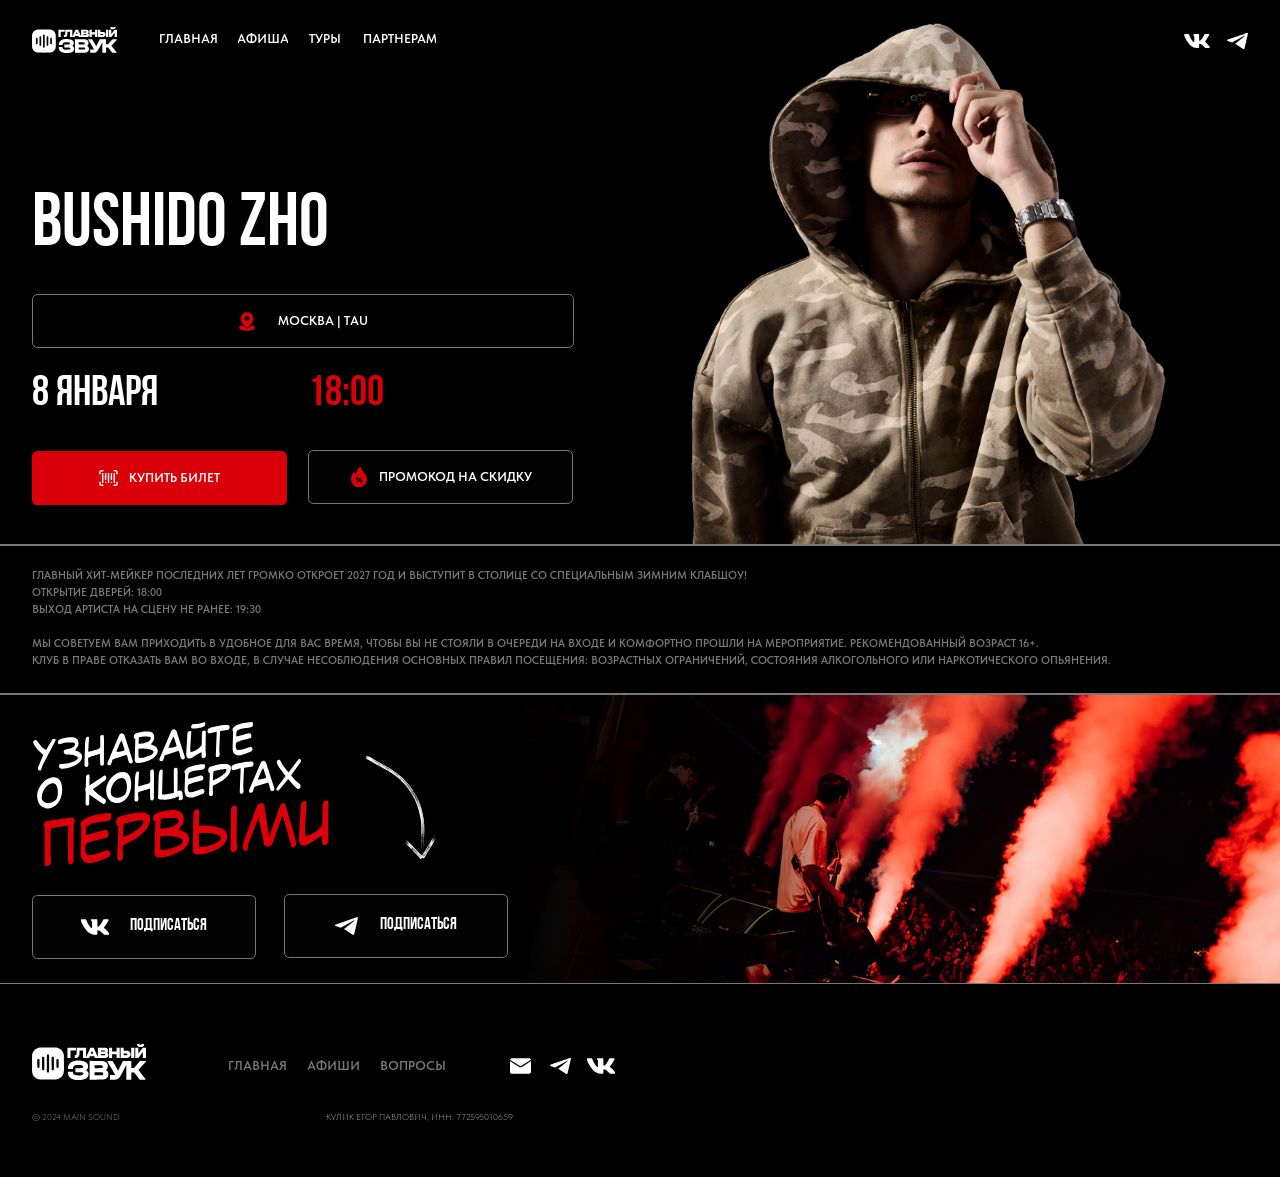
==== commit d9304503: "Footer: убран сторонний контакт MAIN SOUND, форма-лидген, лого/кнопки ведут на main-sound.ru" ====
--- a/index.html
+++ b/index.html
@@ -1,6 +1,6 @@
 <!DOCTYPE html> <html> <head> <meta charset="utf-8" /> <meta http-equiv="Content-Type" content="text/html; charset=utf-8" /> <meta name="viewport" content="width=device-width, initial-scale=1.0" /> <!--metatextblock--> <title>BUSHIDO ZHO - В МОСКВЕ! |8 ЯНВАРЯ | TAU</title> <meta name="description" content="Главный хит-мейкер последних лет громко откроет 2027 год и выступит в столице со специальным зимним клабшоу!" /> <meta property="og:url" content="https://main-sound.ru/bushidomsk1" /> <meta property="og:title" content="BUSHIDO ZHO - В МОСКВЕ! |8 ЯНВАРЯ | TAU" /> <meta property="og:description" content="Главный хит-мейкер последних лет громко откроет 2027 год и выступит в столице со специальным зимним клабшоу!" /> <meta property="og:type" content="website" /> <meta property="og:image" content="assets/IMG_2002-36b0c217a5.jpeg" /> <link rel="canonical" href="https://main-sound.ru/bushidomsk1"> <!--/metatextblock--> <meta name="format-detection" content="telephone=no" /> <meta http-equiv="x-dns-prefetch-control" content="on"> <link rel="dns-prefetch" href="https://ws.tildacdn.com"> <link rel="dns-prefetch" href="https://static.tildacdn.com"> <!--favicons--> <link rel="icon" type="image/x-icon" sizes="32x32" href="assets/Frame_3-9f2a84946c.svg" media="(prefers-color-scheme: light)"/> <link rel="icon" type="image/x-icon" sizes="32x32" href="assets/Frame_3-901d303efb.svg" media="(prefers-color-scheme: dark)"/> <link rel="icon" type="image/svg+xml" sizes="any" href="assets/Frame_3-07f0a911b7.svg"> <link rel="apple-touch-icon" type="image/png" href="assets/Frame_3-b01c1dac87.png"> <link rel="icon" type="image/png" sizes="192x192" href="assets/Frame_3-b01c1dac87.png"> <!--/favicons--> <!-- Assets --> <script src="assets/tilda-fallback-1.0.min-ba24e7d54b.js" async charset="utf-8"></script> <link rel="stylesheet" href="assets/tilda-grid-3.0.min-55fa348d44.css" type="text/css" media="all" onerror="this.loaderr='y';"/> <link rel="stylesheet" href="assets/tilda-blocks-page200350709.min-892c2e6954.css" type="text/css" media="all" onerror="this.loaderr='y';" /> <link rel="stylesheet" href="assets/tilda-animation-2.0.min-8e325ae34b.css" type="text/css" media="all" onerror="this.loaderr='y';" /> <link rel="stylesheet" href="assets/tilda-menu-widgeticons-1.0.min-0b1e4e40a1.css" type="text/css" media="all" onerror="this.loaderr='y';" /> <link rel="stylesheet" href="assets/tilda-forms-1.0.min-a1f4a83f36.css" type="text/css" media="all" onerror="this.loaderr='y';" /> <link rel="stylesheet" href="assets/fonts-tildasans-0168d74240.css" type="text/css" media="all" onerror="this.loaderr='y';" /> <script nomodule src="assets/tilda-polyfill-1.0.min-19ff6da680.js" charset="utf-8"></script> <script type="text/javascript">function t_onReady(func) {if(document.readyState!='loading') {func();} else {document.addEventListener('DOMContentLoaded',func);}}
 function t_onFuncLoad(funcName,okFunc,time) {if(typeof window[funcName]==='function') {okFunc();} else {setTimeout(function() {t_onFuncLoad(funcName,okFunc,time);},(time||100));}}function t396_initialScale(t){var e=document.getElementById("rec"+t);if(e){var i=e.querySelector(".t396__artboard");if(i){window.tn_scale_initial_window_width||(window.tn_scale_initial_window_width=document.documentElement.clientWidth);var a=window.tn_scale_initial_window_width,r=[],n,l=i.getAttribute("data-artboard-screens");if(l){l=l.split(",");for(var o=0;o<l.length;o++)r[o]=parseInt(l[o],10)}else r=[320,480,640,960,1200];for(var o=0;o<r.length;o++){var d=r[o];a>=d&&(n=d)}var _="edit"===window.allrecords.getAttribute("data-tilda-mode"),c="center"===t396_getFieldValue(i,"valign",n,r),s="grid"===t396_getFieldValue(i,"upscale",n,r),w=t396_getFieldValue(i,"height_vh",n,r),g=t396_getFieldValue(i,"height",n,r),u=!!window.opr&&!!window.opr.addons||!!window.opera||-1!==navigator.userAgent.indexOf(" OPR/");if(!_&&c&&!s&&!w&&g&&!u){var h=parseFloat((a/n).toFixed(3)),f=[i,i.querySelector(".t396__carrier"),i.querySelector(".t396__filter")],v=Math.floor(parseInt(g,10)*h)+"px",p;i.style.setProperty("--initial-scale-height",v);for(var o=0;o<f.length;o++)f[o].style.setProperty("height","var(--initial-scale-height)");t396_scaleInitial__getElementsToScale(i).forEach((function(t){t.style.zoom=h}))}}}}function t396_scaleInitial__getElementsToScale(t){return t?Array.prototype.slice.call(t.children).filter((function(t){return t&&(t.classList.contains("t396__elem")||t.classList.contains("t396__group"))})):[]}function t396_getFieldValue(t,e,i,a){var r,n=a[a.length-1];if(!(r=i===n?t.getAttribute("data-artboard-"+e):t.getAttribute("data-artboard-"+e+"-res-"+i)))for(var l=0;l<a.length;l++){var o=a[l];if(!(o<=i)&&(r=o===n?t.getAttribute("data-artboard-"+e):t.getAttribute("data-artboard-"+e+"-res-"+o)))break}return r}window.TN_SCALE_INITIAL_VER="1.0",window.tn_scale_initial_window_width=null;</script> <script src="assets/jquery-1.10.2.min-0f598fdea2.js" charset="utf-8" onerror="this.loaderr='y';"></script> <script src="assets/tilda-scripts-3.0.min-bbad1345a3.js" charset="utf-8" defer onerror="this.loaderr='y';"></script> <script src="assets/tilda-blocks-page200350709.min-bc01810124.js" charset="utf-8" async onerror="this.loaderr='y';"></script> <script src="assets/tilda-lazyload-1.0.min-8d30e67902.js" charset="utf-8" async onerror="this.loaderr='y';"></script> <script src="assets/tilda-animation-2.0.min-e4067d844d.js" charset="utf-8" async onerror="this.loaderr='y';"></script> <script src="assets/tilda-zero-1.1.min-d2f771363f.js" charset="utf-8" async onerror="this.loaderr='y';"></script> <script src="assets/tilda-menu-1.0.min-81625cf644.js" charset="utf-8" async onerror="this.loaderr='y';"></script> <script src="assets/tilda-menu-widgeticons-1.0.min-35f2fe2b1f.js" charset="utf-8" async onerror="this.loaderr='y';"></script> <script src="assets/tilda-forms-1.0.min-e3f49c2a4a.js" charset="utf-8" async onerror="this.loaderr='y';"></script> <script src="assets/tilda-zero-forms-1.0.min-b2b3caa913.js" charset="utf-8" async onerror="this.loaderr='y';"></script> <script src="assets/tilda-zero-scale-1.0.min-8676a93be3.js" charset="utf-8" async onerror="this.loaderr='y';"></script> <script src="assets/tilda-zero-fixed-1.0.min-6231306b26.js" charset="utf-8" async onerror="this.loaderr='y';"></script> <script src="assets/tilda-skiplink-1.0.min-bb829e9a10.js" charset="utf-8" async onerror="this.loaderr='y';"></script> <script src="assets/tilda-events-1.0.min-051c5be8fb.js" charset="utf-8" async onerror="this.loaderr='y';"></script> <script type="text/javascript">window.dataLayer=window.dataLayer||[];</script> <script type="text/javascript">(function() {var ttt='cebo';var tt='oog';var re=new RegExp("bot|g" + tt + "le|yandex|baidu|bing|msn|duckduckbot|teoma|slurp|crawler|spider|robot|crawling|fa" + ttt + "ok","i");if((re.test(navigator.userAgent))===false&&typeof(sessionStorage)!='undefined'&&sessionStorage.getItem('visited')!=='y'&&document.visibilityState){var style=document.createElement('style');style.type='text/css';style.innerHTML='@media screen and (min-width: 980px) {.t-records {opacity: 0;}.t-records_animated {-webkit-transition: opacity ease-in-out .2s;-moz-transition: opacity ease-in-out .2s;-o-transition: opacity ease-in-out .2s;transition: opacity ease-in-out .2s;}.t-records.t-records_visible {opacity: 1;}}';document.getElementsByTagName('head')[0].appendChild(style);function t_setvisRecs(){var alr=document.querySelectorAll('.t-records');Array.prototype.forEach.call(alr,function(el) {el.classList.add("t-records_animated");});setTimeout(function() {Array.prototype.forEach.call(alr,function(el) {el.classList.add("t-records_visible");});sessionStorage.setItem("visited","y");},400);}
-document.addEventListener('DOMContentLoaded',t_setvisRecs);}})();</script><!-- Local recovery copy created from the public page on 2026-09-03. --></head> <body class="t-body" style="margin:0;"> <!--allrecords--> <div id="allrecords" class="t-records" data-hook="blocks-collection-content-node" data-tilda-project-id="8555416" data-tilda-page-id="200350709" data-tilda-page-alias="bushidomsk1" data-tilda-formskey="f596087e4aad82b8ef86775ac8555416" data-tilda-cookie="no" data-tilda-lazy="yes" data-tilda-root-zone="com" data-tilda-project-headcode="yes" data-tilda-project-country="RU"> <!--header--> <header id="t-header" class="t-records" data-hook="blocks-collection-content-node" data-tilda-project-id="8555416" data-tilda-page-id="44198423" data-tilda-page-alias="header" data-tilda-formskey="f596087e4aad82b8ef86775ac8555416" data-tilda-cookie="no" data-tilda-lazy="yes" data-tilda-root-zone="com" data-tilda-project-headcode="yes" data-tilda-project-country="RU"> <div id="rec2350563801" class="r t-rec" style=" " data-animationappear="off" data-record-type="396"> <!-- T396 --> <style>#rec2350563801 .t396__artboard{position:fixed;width:100%;left:0;top:0;transform:translateY(-100%);transition:transform 0.15s;z-index:990;}#rec2350563801 .t396__artboard{height:70px;background-color:#000000;}#rec2350563801 .t396__filter{height:70px;}#rec2350563801 .t396__carrier{height:70px;background-position:center center;background-attachment:scroll;background-size:cover;background-repeat:no-repeat;}@media screen and (max-width:1919px){#rec2350563801 .t396__artboard,#rec2350563801 .t396__filter,#rec2350563801 .t396__carrier{height:55px;}#rec2350563801 .t396__filter{}#rec2350563801 .t396__carrier{background-attachment:scroll;}}@media screen and (max-width:1199px){#rec2350563801 .t396__artboard,#rec2350563801 .t396__filter,#rec2350563801 .t396__carrier{height:48px;}#rec2350563801 .t396__filter{}#rec2350563801 .t396__carrier{background-attachment:scroll;}}#rec2350563801 .tn-elem[data-elem-id="1780602629269"]{z-index:3;top:0px;left:calc(50% - 960px + 0px);width:1920px;height:70px;}#rec2350563801 .tn-elem[data-elem-id="1780602629269"] .tn-atom{border-radius:0px 0px 15px 15px;background-color:#262626;background-position:center center;border-width:var(--t396-borderwidth,0);border-style:var(--t396-borderstyle,solid);border-color:var(--t396-bordercolor,transparent);transition:background-color var(--t396-speedhover,0s) ease-in-out,color var(--t396-speedhover,0s) ease-in-out,border-color var(--t396-speedhover,0s) ease-in-out,box-shadow var(--t396-shadowshoverspeed,0.2s) ease-in-out;}@media screen and (max-width:1919px){#rec2350563801 .tn-elem[data-elem-id="1780602629269"]{display:table;left:calc(50% - 600px + 0px);width:1200px;height:55px;}}@media screen and (max-width:1199px){#rec2350563801 .tn-elem[data-elem-id="1780602629269"]{display:table;left:calc(50% - 160px + 0px);width:320px;height:48px;}}#rec2350563801 .tn-elem[data-elem-id="1780495746593000005"]{color:#ffffff;text-align:left;z-index:3;top:25px;left:calc(50% - 960px + 221px);width:88px;height:20px;}#rec2350563801 .tn-elem[data-elem-id="1780495746593000005"] .tn-atom{color:#ffffff;font-size:20px;font-family:var(--t-headline-font,Arial);line-height:1;font-weight:600;border-radius:5px 5px 5px 5px;background-position:center center;--t396-speedhover:0.2s;transition:background-color var(--t396-speedhover,0s) ease-in-out,color var(--t396-speedhover,0s) ease-in-out,border-color var(--t396-speedhover,0s) ease-in-out,box-shadow var(--t396-shadowshoverspeed,0.2s) ease-in-out;-webkit-box-pack:start;-ms-flex-pack:start;justify-content:flex-start;}#rec2350563801 .tn-elem[data-elem-id="1780495746593000005"] .tn-atom::after{display:none;}#rec2350563801 .tn-elem[data-elem-id="1780495746593000005"] .tn-atom .tn-atom__button-content{column-gap:10px;padding:0px 0px 0px 0px;}#rec2350563801 .tn-elem[data-elem-id="1780495746593000005"] .tn-atom .tn-atom__button-icon{animation:tn-icon-animation-moveX 2s linear infinite;}#rec2350563801 .tn-elem[data-elem-id="1780495746593000005"] .tn-atom .tn-atom__button-text{transition:color var(--t396-speedhover,0s) ease-in-out;color:#ffffff;}#rec2350563801 .tn-elem[data-elem-id="1780495746593000005"] .tn-atom .tn-atom__button-border::before{display:none;}#rec2350563801 .tn-elem[data-elem-id="1780495746593000005"] .tn-atom .tn-atom__button-border::after{display:none;}@media (hover),(min-width:0\0){#rec2350563801 .tn-elem[data-elem-id="1780495746593000005"] .tn-atom:hover::after{opacity:0;}#rec2350563801 .tn-elem[data-elem-id="1780495746593000005"] .tn-atom:hover{animation-name:none;}}@media (hover),(min-width:0\0){#rec2350563801 .tn-elem[data-elem-id="1780495746593000005"] .tn-atom:hover{color:#d90009;}#rec2350563801 .tn-elem[data-elem-id="1780495746593000005"] .tn-atom:hover .tn-atom__button-text{color:#d90009;}}@media screen and (max-width:1919px){#rec2350563801 .tn-elem[data-elem-id="1780495746593000005"]{display:block;top:17px;left:calc(50% - 600px + 150px);width:53px;}#rec2350563801 .tn-elem[data-elem-id="1780495746593000005"] .tn-atom{white-space:normal;font-size:12px;background-size:cover;}#rec2350563801 .tn-elem[data-elem-id="1780495746593000005"] .tn-atom::after{display:none;}#rec2350563801 .tn-elem[data-elem-id="1780495746593000005"] .tn-atom .tn-atom__button-text{overflow:visible;}#rec2350563801 .tn-elem[data-elem-id="1780495746593000005"] .tn-atom .tn-atom__button-border::before{display:none;}#rec2350563801 .tn-elem[data-elem-id="1780495746593000005"] .tn-atom .tn-atom__button-border::after{display:none;}@media (hover),(min-width:0\0){#rec2350563801 .tn-elem[data-elem-id="1780495746593000005"] .tn-atom:hover::after{opacity:0;}#rec2350563801 .tn-elem[data-elem-id="1780495746593000005"] .tn-atom:hover{animation-name:none;}}}@media screen and (max-width:1199px){#rec2350563801 .tn-elem[data-elem-id="1780495746593000005"]{display:block;top:-87px;left:calc(50% - 160px + 36px);width:px;}#rec2350563801 .tn-elem[data-elem-id="1780495746593000005"] .tn-atom{white-space:normal;background-size:cover;}#rec2350563801 .tn-elem[data-elem-id="1780495746593000005"] .tn-atom::after{display:none;}#rec2350563801 .tn-elem[data-elem-id="1780495746593000005"] .tn-atom .tn-atom__button-text{overflow:visible;}#rec2350563801 .tn-elem[data-elem-id="1780495746593000005"] .tn-atom .tn-atom__button-border::before{display:none;}#rec2350563801 .tn-elem[data-elem-id="1780495746593000005"] .tn-atom .tn-atom__button-border::after{display:none;}@media (hover),(min-width:0\0){#rec2350563801 .tn-elem[data-elem-id="1780495746593000005"] .tn-atom:hover::after{opacity:0;}#rec2350563801 .tn-elem[data-elem-id="1780495746593000005"] .tn-atom:hover{animation-name:none;}}}#rec2350563801 .tn-elem[data-elem-id="1780495786484000001"]{color:#ffffff;text-align:left;z-index:3;top:25px;left:calc(50% - 960px + 339px);width:78px;height:20px;}#rec2350563801 .tn-elem[data-elem-id="1780495786484000001"] .tn-atom{color:#ffffff;font-size:20px;font-family:var(--t-headline-font,Arial);line-height:1;font-weight:600;border-radius:5px 5px 5px 5px;background-position:center center;--t396-speedhover:0.2s;transition:background-color var(--t396-speedhover,0s) ease-in-out,color var(--t396-speedhover,0s) ease-in-out,border-color var(--t396-speedhover,0s) ease-in-out,box-shadow var(--t396-shadowshoverspeed,0.2s) ease-in-out;-webkit-box-pack:start;-ms-flex-pack:start;justify-content:flex-start;}#rec2350563801 .tn-elem[data-elem-id="1780495786484000001"] .tn-atom::after{display:none;}#rec2350563801 .tn-elem[data-elem-id="1780495786484000001"] .tn-atom .tn-atom__button-content{column-gap:10px;padding:0px 0px 0px 0px;}#rec2350563801 .tn-elem[data-elem-id="1780495786484000001"] .tn-atom .tn-atom__button-icon{animation:tn-icon-animation-moveX 2s linear infinite;}#rec2350563801 .tn-elem[data-elem-id="1780495786484000001"] .tn-atom .tn-atom__button-text{transition:color var(--t396-speedhover,0s) ease-in-out;color:#ffffff;}#rec2350563801 .tn-elem[data-elem-id="1780495786484000001"] .tn-atom .tn-atom__button-border::before{display:none;}#rec2350563801 .tn-elem[data-elem-id="1780495786484000001"] .tn-atom .tn-atom__button-border::after{display:none;}@media (hover),(min-width:0\0){#rec2350563801 .tn-elem[data-elem-id="1780495786484000001"] .tn-atom:hover::after{opacity:0;}#rec2350563801 .tn-elem[data-elem-id="1780495786484000001"] .tn-atom:hover{animation-name:none;}}@media (hover),(min-width:0\0){#rec2350563801 .tn-elem[data-elem-id="1780495786484000001"] .tn-atom:hover{color:#d90009;}#rec2350563801 .tn-elem[data-elem-id="1780495786484000001"] .tn-atom:hover .tn-atom__button-text{color:#d90009;}}@media screen and (max-width:1919px){#rec2350563801 .tn-elem[data-elem-id="1780495786484000001"]{display:block;top:17px;left:calc(50% - 600px + 223px);width:47px;}#rec2350563801 .tn-elem[data-elem-id="1780495786484000001"] .tn-atom{white-space:normal;font-size:12px;background-size:cover;}#rec2350563801 .tn-elem[data-elem-id="1780495786484000001"] .tn-atom::after{display:none;}#rec2350563801 .tn-elem[data-elem-id="1780495786484000001"] .tn-atom .tn-atom__button-text{overflow:visible;}#rec2350563801 .tn-elem[data-elem-id="1780495786484000001"] .tn-atom .tn-atom__button-border::before{display:none;}#rec2350563801 .tn-elem[data-elem-id="1780495786484000001"] .tn-atom .tn-atom__button-border::after{display:none;}@media (hover),(min-width:0\0){#rec2350563801 .tn-elem[data-elem-id="1780495786484000001"] .tn-atom:hover::after{opacity:0;}#rec2350563801 .tn-elem[data-elem-id="1780495786484000001"] .tn-atom:hover{animation-name:none;}}}@media screen and (max-width:1199px){#rec2350563801 .tn-elem[data-elem-id="1780495786484000001"]{display:block;top:-87px;left:calc(50% - 160px + 109px);width:px;}#rec2350563801 .tn-elem[data-elem-id="1780495786484000001"] .tn-atom{white-space:normal;background-size:cover;}#rec2350563801 .tn-elem[data-elem-id="1780495786484000001"] .tn-atom::after{display:none;}#rec2350563801 .tn-elem[data-elem-id="1780495786484000001"] .tn-atom .tn-atom__button-text{overflow:visible;}#rec2350563801 .tn-elem[data-elem-id="1780495786484000001"] .tn-atom .tn-atom__button-border::before{display:none;}#rec2350563801 .tn-elem[data-elem-id="1780495786484000001"] .tn-atom .tn-atom__button-border::after{display:none;}@media (hover),(min-width:0\0){#rec2350563801 .tn-elem[data-elem-id="1780495786484000001"] .tn-atom:hover::after{opacity:0;}#rec2350563801 .tn-elem[data-elem-id="1780495786484000001"] .tn-atom:hover{animation-name:none;}}}#rec2350563801 .tn-elem[data-elem-id="1780495810392000002"]{color:#ffffff;text-align:left;z-index:3;top:25px;left:calc(50% - 960px + 447px);width:50px;height:20px;}#rec2350563801 .tn-elem[data-elem-id="1780495810392000002"] .tn-atom{color:#ffffff;font-size:20px;font-family:var(--t-headline-font,Arial);line-height:1;font-weight:600;border-radius:5px 5px 5px 5px;background-position:center center;--t396-speedhover:0.2s;transition:background-color var(--t396-speedhover,0s) ease-in-out,color var(--t396-speedhover,0s) ease-in-out,border-color var(--t396-speedhover,0s) ease-in-out,box-shadow var(--t396-shadowshoverspeed,0.2s) ease-in-out;-webkit-box-pack:start;-ms-flex-pack:start;justify-content:flex-start;}#rec2350563801 .tn-elem[data-elem-id="1780495810392000002"] .tn-atom::after{display:none;}#rec2350563801 .tn-elem[data-elem-id="1780495810392000002"] .tn-atom .tn-atom__button-content{column-gap:10px;padding:0px 0px 0px 0px;}#rec2350563801 .tn-elem[data-elem-id="1780495810392000002"] .tn-atom .tn-atom__button-icon{animation:tn-icon-animation-moveX 2s linear infinite;}#rec2350563801 .tn-elem[data-elem-id="1780495810392000002"] .tn-atom .tn-atom__button-text{transition:color var(--t396-speedhover,0s) ease-in-out;color:#ffffff;}#rec2350563801 .tn-elem[data-elem-id="1780495810392000002"] .tn-atom .tn-atom__button-border::before{display:none;}#rec2350563801 .tn-elem[data-elem-id="1780495810392000002"] .tn-atom .tn-atom__button-border::after{display:none;}@media (hover),(min-width:0\0){#rec2350563801 .tn-elem[data-elem-id="1780495810392000002"] .tn-atom:hover::after{opacity:0;}#rec2350563801 .tn-elem[data-elem-id="1780495810392000002"] .tn-atom:hover{animation-name:none;}}@media (hover),(min-width:0\0){#rec2350563801 .tn-elem[data-elem-id="1780495810392000002"] .tn-atom:hover{color:#d90009;}#rec2350563801 .tn-elem[data-elem-id="1780495810392000002"] .tn-atom:hover .tn-atom__button-text{color:#d90009;}}@media screen and (max-width:1919px){#rec2350563801 .tn-elem[data-elem-id="1780495810392000002"]{display:block;top:17px;left:calc(50% - 600px + 290px);width:30px;}#rec2350563801 .tn-elem[data-elem-id="1780495810392000002"] .tn-atom{white-space:normal;font-size:12px;background-size:cover;}#rec2350563801 .tn-elem[data-elem-id="1780495810392000002"] .tn-atom::after{display:none;}#rec2350563801 .tn-elem[data-elem-id="1780495810392000002"] .tn-atom .tn-atom__button-text{overflow:visible;}#rec2350563801 .tn-elem[data-elem-id="1780495810392000002"] .tn-atom .tn-atom__button-border::before{display:none;}#rec2350563801 .tn-elem[data-elem-id="1780495810392000002"] .tn-atom .tn-atom__button-border::after{display:none;}@media (hover),(min-width:0\0){#rec2350563801 .tn-elem[data-elem-id="1780495810392000002"] .tn-atom:hover::after{opacity:0;}#rec2350563801 .tn-elem[data-elem-id="1780495810392000002"] .tn-atom:hover{animation-name:none;}}}@media screen and (max-width:1199px){#rec2350563801 .tn-elem[data-elem-id="1780495810392000002"]{display:block;top:-87px;left:calc(50% - 160px + 176px);width:px;}#rec2350563801 .tn-elem[data-elem-id="1780495810392000002"] .tn-atom{white-space:normal;background-size:cover;}#rec2350563801 .tn-elem[data-elem-id="1780495810392000002"] .tn-atom::after{display:none;}#rec2350563801 .tn-elem[data-elem-id="1780495810392000002"] .tn-atom .tn-atom__button-text{overflow:visible;}#rec2350563801 .tn-elem[data-elem-id="1780495810392000002"] .tn-atom .tn-atom__button-border::before{display:none;}#rec2350563801 .tn-elem[data-elem-id="1780495810392000002"] .tn-atom .tn-atom__button-border::after{display:none;}@media (hover),(min-width:0\0){#rec2350563801 .tn-elem[data-elem-id="1780495810392000002"] .tn-atom:hover::after{opacity:0;}#rec2350563801 .tn-elem[data-elem-id="1780495810392000002"] .tn-atom:hover{animation-name:none;}}}#rec2350563801 .tn-elem[data-elem-id="1780495820486000003"]{color:#ffffff;text-align:left;z-index:3;top:25px;left:calc(50% - 960px + 527px);width:115px;height:20px;}#rec2350563801 .tn-elem[data-elem-id="1780495820486000003"] .tn-atom{color:#ffffff;font-size:20px;font-family:var(--t-headline-font,Arial);line-height:1;font-weight:600;border-radius:5px 5px 5px 5px;background-position:center center;--t396-speedhover:0.2s;transition:background-color var(--t396-speedhover,0s) ease-in-out,color var(--t396-speedhover,0s) ease-in-out,border-color var(--t396-speedhover,0s) ease-in-out,box-shadow var(--t396-shadowshoverspeed,0.2s) ease-in-out;-webkit-box-pack:start;-ms-flex-pack:start;justify-content:flex-start;}#rec2350563801 .tn-elem[data-elem-id="1780495820486000003"] .tn-atom::after{display:none;}#rec2350563801 .tn-elem[data-elem-id="1780495820486000003"] .tn-atom .tn-atom__button-content{column-gap:10px;padding:0px 0px 0px 0px;}#rec2350563801 .tn-elem[data-elem-id="1780495820486000003"] .tn-atom .tn-atom__button-icon{animation:tn-icon-animation-moveX 2s linear infinite;}#rec2350563801 .tn-elem[data-elem-id="1780495820486000003"] .tn-atom .tn-atom__button-text{transition:color var(--t396-speedhover,0s) ease-in-out;color:#ffffff;}#rec2350563801 .tn-elem[data-elem-id="1780495820486000003"] .tn-atom .tn-atom__button-border::before{display:none;}#rec2350563801 .tn-elem[data-elem-id="1780495820486000003"] .tn-atom .tn-atom__button-border::after{display:none;}@media (hover),(min-width:0\0){#rec2350563801 .tn-elem[data-elem-id="1780495820486000003"] .tn-atom:hover::after{opacity:0;}#rec2350563801 .tn-elem[data-elem-id="1780495820486000003"] .tn-atom:hover{animation-name:none;}}@media (hover),(min-width:0\0){#rec2350563801 .tn-elem[data-elem-id="1780495820486000003"] .tn-atom:hover{color:#d90009;}#rec2350563801 .tn-elem[data-elem-id="1780495820486000003"] .tn-atom:hover .tn-atom__button-text{color:#d90009;}}@media screen and (max-width:1919px){#rec2350563801 .tn-elem[data-elem-id="1780495820486000003"]{display:block;top:17px;left:calc(50% - 600px + 340px);width:69px;}#rec2350563801 .tn-elem[data-elem-id="1780495820486000003"] .tn-atom{white-space:normal;font-size:12px;background-size:cover;}#rec2350563801 .tn-elem[data-elem-id="1780495820486000003"] .tn-atom::after{display:none;}#rec2350563801 .tn-elem[data-elem-id="1780495820486000003"] .tn-atom .tn-atom__button-text{overflow:visible;}#rec2350563801 .tn-elem[data-elem-id="1780495820486000003"] .tn-atom .tn-atom__button-border::before{display:none;}#rec2350563801 .tn-elem[data-elem-id="1780495820486000003"] .tn-atom .tn-atom__button-border::after{display:none;}@media (hover),(min-width:0\0){#rec2350563801 .tn-elem[data-elem-id="1780495820486000003"] .tn-atom:hover::after{opacity:0;}#rec2350563801 .tn-elem[data-elem-id="1780495820486000003"] .tn-atom:hover{animation-name:none;}}}@media screen and (max-width:1199px){#rec2350563801 .tn-elem[data-elem-id="1780495820486000003"]{display:block;top:-87px;left:calc(50% - 160px + 226px);width:px;}#rec2350563801 .tn-elem[data-elem-id="1780495820486000003"] .tn-atom{white-space:normal;background-size:cover;}#rec2350563801 .tn-elem[data-elem-id="1780495820486000003"] .tn-atom::after{display:none;}#rec2350563801 .tn-elem[data-elem-id="1780495820486000003"] .tn-atom .tn-atom__button-text{overflow:visible;}#rec2350563801 .tn-elem[data-elem-id="1780495820486000003"] .tn-atom .tn-atom__button-border::before{display:none;}#rec2350563801 .tn-elem[data-elem-id="1780495820486000003"] .tn-atom .tn-atom__button-border::after{display:none;}@media (hover),(min-width:0\0){#rec2350563801 .tn-elem[data-elem-id="1780495820486000003"] .tn-atom:hover::after{opacity:0;}#rec2350563801 .tn-elem[data-elem-id="1780495820486000003"] .tn-atom:hover{animation-name:none;}}}#rec2350563801 .tn-elem[data-elem-id="1780494847688"]{z-index:3;top:15px;left:calc(50% - 960px + 40px);width:128px;height:auto;}#rec2350563801 .tn-elem[data-elem-id="1780494847688"] .tn-atom{border-radius:0px 0px 0px 0px;background-position:center center;border-width:var(--t396-borderwidth,0);border-style:var(--t396-borderstyle,solid);border-color:var(--t396-bordercolor,transparent);transition:background-color var(--t396-speedhover,0s) ease-in-out,color var(--t396-speedhover,0s) ease-in-out,border-color var(--t396-speedhover,0s) ease-in-out,box-shadow var(--t396-shadowshoverspeed,0.2s) ease-in-out;}#rec2350563801 .tn-elem[data-elem-id="1780494847688"] .tn-atom__img{border-radius:0px 0px 0px 0px;object-position:center center;}@media screen and (max-width:1919px){#rec2350563801 .tn-elem[data-elem-id="1780494847688"]{display:table;top:15px;left:calc(50% - 600px + 30px);width:80px;height:auto;}}@media screen and (max-width:1199px){#rec2350563801 .tn-elem[data-elem-id="1780494847688"]{display:table;top:11px;left:calc(50% - 160px + 20px);height:auto;}}#rec2350563801 .tn-elem[data-elem-id="1780495533011000003"]{color:#ffffff;text-align:center;z-index:3;top:12px;left:calc(50% - 960px + 1774px);width:56px;height:46px;}#rec2350563801 .tn-elem[data-elem-id="1780495533011000003"] .tn-atom{color:#ffffff;font-size:20px;font-family:var(--t-text-font,Arial);line-height:1.55;font-weight:600;border-radius:50px 50px 50px 50px;background-position:center center;--t396-borderwidth:0px;--t396-speedhover:0.2s;transition:background-color var(--t396-speedhover,0s) ease-in-out,color var(--t396-speedhover,0s) ease-in-out,border-color var(--t396-speedhover,0s) ease-in-out,box-shadow var(--t396-shadowshoverspeed,0.2s) ease-in-out;-webkit-box-pack:center;-ms-flex-pack:center;justify-content:center;}#rec2350563801 .tn-elem[data-elem-id="1780495533011000003"] .tn-atom::after{display:none;}#rec2350563801 .tn-elem[data-elem-id="1780495533011000003"] .tn-atom .tn-atom__button-icon{position:relative;width:36px;height:36px;order:1;--icon:url('[data-uri]');--icon-hover:url('[data-uri]');}#rec2350563801 .tn-elem[data-elem-id="1780495533011000003"] .tn-atom .tn-atom__button-content{column-gap:0px;padding:0px 0px 0px 0px;}#rec2350563801 .tn-elem[data-elem-id="1780495533011000003"] .tn-atom .tn-atom__button-text{transition:color var(--t396-speedhover,0s) ease-in-out;color:#ffffff;}#rec2350563801 .tn-elem[data-elem-id="1780495533011000003"] .tn-atom .tn-atom__button-border::before{display:none;}#rec2350563801 .tn-elem[data-elem-id="1780495533011000003"] .tn-atom .tn-atom__button-border::after{display:none;}@media (hover),(min-width:0\0){#rec2350563801 .tn-elem[data-elem-id="1780495533011000003"] .tn-atom:hover::after{opacity:0;}#rec2350563801 .tn-elem[data-elem-id="1780495533011000003"] .tn-atom:hover{animation-name:none;}}@media screen and (max-width:1919px){#rec2350563801 .tn-elem[data-elem-id="1780495533011000003"]{display:block;top:16px;left:calc(50% - 600px + 1110px);width:24px;height:24px;border-radius:0px 0px 0px 0px;}#rec2350563801 .tn-elem[data-elem-id="1780495533011000003"] .tn-atom{white-space:normal;background-size:cover;border-radius:0px 0px 0px 0px;}#rec2350563801 .tn-elem[data-elem-id="1780495533011000003"] .tn-atom::after{display:none;}#rec2350563801 .tn-elem[data-elem-id="1780495533011000003"] .tn-atom .tn-atom__button-icon{height:24px;width:24px;}#rec2350563801 .tn-elem[data-elem-id="1780495533011000003"] .tn-atom .tn-atom__button-text{overflow:visible;}#rec2350563801 .tn-elem[data-elem-id="1780495533011000003"] .tn-atom .tn-atom__button-border::before{display:none;}#rec2350563801 .tn-elem[data-elem-id="1780495533011000003"] .tn-atom .tn-atom__button-border::after{display:none;}@media (hover),(min-width:0\0){#rec2350563801 .tn-elem[data-elem-id="1780495533011000003"] .tn-atom:hover::after{opacity:0;}#rec2350563801 .tn-elem[data-elem-id="1780495533011000003"] .tn-atom:hover{animation-name:none;}}}@media screen and (max-width:1199px){#rec2350563801 .tn-elem[data-elem-id="1780495533011000003"]{display:block;top:12px;left:calc(50% - 160px + 189px);width:px;}#rec2350563801 .tn-elem[data-elem-id="1780495533011000003"] .tn-atom{white-space:normal;background-size:cover;}#rec2350563801 .tn-elem[data-elem-id="1780495533011000003"] .tn-atom::after{display:none;}#rec2350563801 .tn-elem[data-elem-id="1780495533011000003"] .tn-atom .tn-atom__button-text{overflow:visible;}#rec2350563801 .tn-elem[data-elem-id="1780495533011000003"] .tn-atom .tn-atom__button-border::before{display:none;}#rec2350563801 .tn-elem[data-elem-id="1780495533011000003"] .tn-atom .tn-atom__button-border::after{display:none;}@media (hover),(min-width:0\0){#rec2350563801 .tn-elem[data-elem-id="1780495533011000003"] .tn-atom:hover::after{opacity:0;}#rec2350563801 .tn-elem[data-elem-id="1780495533011000003"] .tn-atom:hover{animation-name:none;}}}#rec2350563801 .tn-elem[data-elem-id="1780495611658000004"]{color:#ffffff;text-align:center;z-index:3;top:13px;left:calc(50% - 960px + 1844px);width:46px;height:46px;}#rec2350563801 .tn-elem[data-elem-id="1780495611658000004"] .tn-atom{color:#ffffff;font-size:20px;font-family:var(--t-text-font,Arial);line-height:1.55;font-weight:600;border-radius:50px 50px 50px 50px;background-position:center center;--t396-borderwidth:0px;--t396-speedhover:0.2s;transition:background-color var(--t396-speedhover,0s) ease-in-out,color var(--t396-speedhover,0s) ease-in-out,border-color var(--t396-speedhover,0s) ease-in-out,box-shadow var(--t396-shadowshoverspeed,0.2s) ease-in-out;-webkit-box-pack:center;-ms-flex-pack:center;justify-content:center;}#rec2350563801 .tn-elem[data-elem-id="1780495611658000004"] .tn-atom::after{display:none;}#rec2350563801 .tn-elem[data-elem-id="1780495611658000004"] .tn-atom .tn-atom__button-icon{position:relative;width:26px;height:26px;order:1;--icon:url('[data-uri]');--icon-hover:url('[data-uri]');}#rec2350563801 .tn-elem[data-elem-id="1780495611658000004"] .tn-atom .tn-atom__button-content{column-gap:0px;padding:0px 0px 0px 0px;}#rec2350563801 .tn-elem[data-elem-id="1780495611658000004"] .tn-atom .tn-atom__button-text{transition:color var(--t396-speedhover,0s) ease-in-out;color:#ffffff;}#rec2350563801 .tn-elem[data-elem-id="1780495611658000004"] .tn-atom .tn-atom__button-border::before{display:none;}#rec2350563801 .tn-elem[data-elem-id="1780495611658000004"] .tn-atom .tn-atom__button-border::after{display:none;}@media (hover),(min-width:0\0){#rec2350563801 .tn-elem[data-elem-id="1780495611658000004"] .tn-atom:hover::after{opacity:0;}#rec2350563801 .tn-elem[data-elem-id="1780495611658000004"] .tn-atom:hover{animation-name:none;}}@media screen and (max-width:1919px){#rec2350563801 .tn-elem[data-elem-id="1780495611658000004"]{display:block;top:18px;left:calc(50% - 600px + 1150px);width:20px;height:20px;border-radius:0px 0px 0px 0px;}#rec2350563801 .tn-elem[data-elem-id="1780495611658000004"] .tn-atom{white-space:normal;background-size:cover;border-radius:0px 0px 0px 0px;}#rec2350563801 .tn-elem[data-elem-id="1780495611658000004"] .tn-atom::after{display:none;}#rec2350563801 .tn-elem[data-elem-id="1780495611658000004"] .tn-atom .tn-atom__button-icon{height:20px;width:20px;}#rec2350563801 .tn-elem[data-elem-id="1780495611658000004"] .tn-atom .tn-atom__button-text{overflow:visible;}#rec2350563801 .tn-elem[data-elem-id="1780495611658000004"] .tn-atom .tn-atom__button-border::before{display:none;}#rec2350563801 .tn-elem[data-elem-id="1780495611658000004"] .tn-atom .tn-atom__button-border::after{display:none;}@media (hover),(min-width:0\0){#rec2350563801 .tn-elem[data-elem-id="1780495611658000004"] .tn-atom:hover::after{opacity:0;}#rec2350563801 .tn-elem[data-elem-id="1780495611658000004"] .tn-atom:hover{animation-name:none;}}}@media screen and (max-width:1199px){#rec2350563801 .tn-elem[data-elem-id="1780495611658000004"]{display:block;top:14px;left:calc(50% - 160px + 229px);width:px;}#rec2350563801 .tn-elem[data-elem-id="1780495611658000004"] .tn-atom{white-space:normal;background-size:cover;}#rec2350563801 .tn-elem[data-elem-id="1780495611658000004"] .tn-atom::after{display:none;}#rec2350563801 .tn-elem[data-elem-id="1780495611658000004"] .tn-atom .tn-atom__button-text{overflow:visible;}#rec2350563801 .tn-elem[data-elem-id="1780495611658000004"] .tn-atom .tn-atom__button-border::before{display:none;}#rec2350563801 .tn-elem[data-elem-id="1780495611658000004"] .tn-atom .tn-atom__button-border::after{display:none;}@media (hover),(min-width:0\0){#rec2350563801 .tn-elem[data-elem-id="1780495611658000004"] .tn-atom:hover::after{opacity:0;}#rec2350563801 .tn-elem[data-elem-id="1780495611658000004"] .tn-atom:hover{animation-name:none;}}}#rec2350563801 .tn-elem[data-elem-id="1780501257340"]{z-index:3;top:-140px;left:calc(50% - 960px + 140px);width:38px;height:auto;}#rec2350563801 .tn-elem[data-elem-id="1780501257340"] .tn-atom{border-radius:0px 0px 0px 0px;background-position:center center;border-width:var(--t396-borderwidth,0);border-style:var(--t396-borderstyle,solid);border-color:var(--t396-bordercolor,transparent);transition:background-color var(--t396-speedhover,0s) ease-in-out,color var(--t396-speedhover,0s) ease-in-out,border-color var(--t396-speedhover,0s) ease-in-out,box-shadow var(--t396-shadowshoverspeed,0.2s) ease-in-out;}#rec2350563801 .tn-elem[data-elem-id="1780501257340"] .tn-atom__img{border-radius:0px 0px 0px 0px;object-position:center center;}@media screen and (max-width:1919px){#rec2350563801 .tn-elem[data-elem-id="1780501257340"]{display:table;left:calc(50% - 600px + 140px);height:auto;}}@media screen and (max-width:1199px){#rec2350563801 .tn-elem[data-elem-id="1780501257340"]{display:table;top:12px;left:calc(50% - 160px + 276px);width:24px;height:auto;}}</style> <div class='t396'> <div class="t396__artboard" data-artboard-recid="2350563801" data-artboard-screens="320,1200,1920" data-artboard-height="70" data-artboard-valign="center" data-artboard-upscale="window" data-artboard-pos="fixed" data-artboard-fixed-trigger="300" data-artboard-appear-anim="fixslide" data-artboard-fixed-need-js="y" data-artboard-height-res-320="48" data-artboard-height-res-1200="55"> <div class="t396__carrier" data-artboard-recid="2350563801"></div> <div class="t396__filter" data-artboard-recid="2350563801"></div> <div class='t396__elem tn-elem tn-elem__23505638011780602629269' data-elem-id='1780602629269' data-elem-type='shape' data-field-top-value="0" data-field-left-value="0" data-field-height-value="70" data-field-width-value="1920" data-field-axisy-value="top" data-field-axisx-value="left" data-field-container-value="grid" data-field-topunits-value="px" data-field-leftunits-value="px" data-field-heightunits-value="px" data-field-widthunits-value="px" data-field-height-res-320-value="48" data-field-width-res-320-value="320" data-field-widthmode-res-320-value="fixed" data-field-height-res-1200-value="55" data-field-width-res-1200-value="1200" data-field-widthmode-res-1200-value="fixed"> <div class='tn-atom'> </div> </div> <div class='t396__elem tn-elem tn-elem__23505638011780495746593000005' data-elem-id='1780495746593000005' data-elem-type='button' data-field-top-value="25" data-field-left-value="221" data-field-height-value="20" data-field-width-value="88" data-field-axisy-value="top" data-field-axisx-value="left" data-field-container-value="grid" data-field-topunits-value="px" data-field-leftunits-value="px" data-field-heightunits-value="px" data-field-widthunits-value="px" data-field-textfit-value="fixedsize" data-field-widthmode-value="fixed" data-field-heightmode-value="fixed" data-field-fontsize-value="20" data-field-top-res-320-value="-87" data-field-left-res-320-value="36" data-field-top-res-1200-value="17" data-field-left-res-1200-value="150" data-field-width-res-1200-value="53" data-field-fontsize-res-1200-value="12"> <a class='tn-atom' href="/"> <div class='tn-atom__button-content'> <span class="tn-atom__button-text">ГЛАВНАЯ</span> </div> <span class="tn-atom__button-border"></span> </a> </div> <div class='t396__elem tn-elem tn-elem__23505638011780495786484000001' data-elem-id='1780495786484000001' data-elem-type='button' data-field-top-value="25" data-field-left-value="339" data-field-height-value="20" data-field-width-value="78" data-field-axisy-value="top" data-field-axisx-value="left" data-field-container-value="grid" data-field-topunits-value="px" data-field-leftunits-value="px" data-field-heightunits-value="px" data-field-widthunits-value="px" data-field-textfit-value="fixedsize" data-field-widthmode-value="fixed" data-field-heightmode-value="fixed" data-field-fontsize-value="20" data-field-top-res-320-value="-87" data-field-left-res-320-value="109" data-field-top-res-1200-value="17" data-field-left-res-1200-value="223" data-field-width-res-1200-value="47" data-field-fontsize-res-1200-value="12"> <a class='tn-atom' href="https://main-sound.ru/#rec2345566591"> <div class='tn-atom__button-content'> <span class="tn-atom__button-text">АФИША</span> </div> <span class="tn-atom__button-border"></span> </a> </div> <div class='t396__elem tn-elem tn-elem__23505638011780495810392000002' data-elem-id='1780495810392000002' data-elem-type='button' data-field-top-value="25" data-field-left-value="447" data-field-height-value="20" data-field-width-value="50" data-field-axisy-value="top" data-field-axisx-value="left" data-field-container-value="grid" data-field-topunits-value="px" data-field-leftunits-value="px" data-field-heightunits-value="px" data-field-widthunits-value="px" data-field-textfit-value="fixedsize" data-field-widthmode-value="fixed" data-field-heightmode-value="fixed" data-field-fontsize-value="20" data-field-top-res-320-value="-87" data-field-left-res-320-value="176" data-field-top-res-1200-value="17" data-field-left-res-1200-value="290" data-field-width-res-1200-value="30" data-field-fontsize-res-1200-value="12"> <a class='tn-atom' href="https://main-sound.ru/#rec2345566591"> <div class='tn-atom__button-content'> <span class="tn-atom__button-text">ТУРЫ</span> </div> <span class="tn-atom__button-border"></span> </a> </div> <div class='t396__elem tn-elem tn-elem__23505638011780495820486000003' data-elem-id='1780495820486000003' data-elem-type='button' data-field-top-value="25" data-field-left-value="527" data-field-height-value="20" data-field-width-value="115" data-field-axisy-value="top" data-field-axisx-value="left" data-field-container-value="grid" data-field-topunits-value="px" data-field-leftunits-value="px" data-field-heightunits-value="px" data-field-widthunits-value="px" data-field-textfit-value="fixedsize" data-field-widthmode-value="fixed" data-field-heightmode-value="fixed" data-field-fontsize-value="20" data-field-top-res-320-value="-87" data-field-left-res-320-value="226" data-field-top-res-1200-value="17" data-field-left-res-1200-value="340" data-field-width-res-1200-value="69" data-field-fontsize-res-1200-value="12"> <a class='tn-atom' href="https://main-sound.ru/cooperation"> <div class='tn-atom__button-content'> <span class="tn-atom__button-text">ПАРТНЕРАМ</span> </div> <span class="tn-atom__button-border"></span> </a> </div> <div class='t396__elem tn-elem tn-elem__23505638011780494847688' data-elem-id='1780494847688' data-elem-type='image' data-field-top-value="15" data-field-left-value="40" data-field-height-value="40" data-field-width-value="128" data-field-axisy-value="top" data-field-axisx-value="left" data-field-container-value="grid" data-field-topunits-value="px" data-field-leftunits-value="px" data-field-heightunits-value="px" data-field-widthunits-value="px" data-field-imagefit-value="auto" data-field-filewidth-value="128" data-field-fileheight-value="40" data-field-heightmode-value="hug" data-field-top-res-320-value="11" data-field-left-res-320-value="20" data-field-height-res-320-value="25" data-field-top-res-1200-value="15" data-field-left-res-1200-value="30" data-field-height-res-1200-value="25" data-field-width-res-1200-value="80"> <a class='tn-atom' href="/"> <img class='tn-atom__img t-img' data-original='assets/Vector-336794fdc7.svg'
+document.addEventListener('DOMContentLoaded',t_setvisRecs);}})();</script><!-- Local recovery copy created from the public page on 2026-09-03. --></head> <body class="t-body" style="margin:0;"> <!--allrecords--> <div id="allrecords" class="t-records" data-hook="blocks-collection-content-node" data-tilda-project-id="8555416" data-tilda-page-id="200350709" data-tilda-page-alias="bushidomsk1" data-tilda-formskey="f596087e4aad82b8ef86775ac8555416" data-tilda-cookie="no" data-tilda-lazy="yes" data-tilda-root-zone="com" data-tilda-project-headcode="yes" data-tilda-project-country="RU"> <!--header--> <header id="t-header" class="t-records" data-hook="blocks-collection-content-node" data-tilda-project-id="8555416" data-tilda-page-id="44198423" data-tilda-page-alias="header" data-tilda-formskey="f596087e4aad82b8ef86775ac8555416" data-tilda-cookie="no" data-tilda-lazy="yes" data-tilda-root-zone="com" data-tilda-project-headcode="yes" data-tilda-project-country="RU"> <div id="rec2350563801" class="r t-rec" style=" " data-animationappear="off" data-record-type="396"> <!-- T396 --> <style>#rec2350563801 .t396__artboard{position:fixed;width:100%;left:0;top:0;transform:translateY(-100%);transition:transform 0.15s;z-index:990;}#rec2350563801 .t396__artboard{height:70px;background-color:#000000;}#rec2350563801 .t396__filter{height:70px;}#rec2350563801 .t396__carrier{height:70px;background-position:center center;background-attachment:scroll;background-size:cover;background-repeat:no-repeat;}@media screen and (max-width:1919px){#rec2350563801 .t396__artboard,#rec2350563801 .t396__filter,#rec2350563801 .t396__carrier{height:55px;}#rec2350563801 .t396__filter{}#rec2350563801 .t396__carrier{background-attachment:scroll;}}@media screen and (max-width:1199px){#rec2350563801 .t396__artboard,#rec2350563801 .t396__filter,#rec2350563801 .t396__carrier{height:48px;}#rec2350563801 .t396__filter{}#rec2350563801 .t396__carrier{background-attachment:scroll;}}#rec2350563801 .tn-elem[data-elem-id="1780602629269"]{z-index:3;top:0px;left:calc(50% - 960px + 0px);width:1920px;height:70px;}#rec2350563801 .tn-elem[data-elem-id="1780602629269"] .tn-atom{border-radius:0px 0px 15px 15px;background-color:#262626;background-position:center center;border-width:var(--t396-borderwidth,0);border-style:var(--t396-borderstyle,solid);border-color:var(--t396-bordercolor,transparent);transition:background-color var(--t396-speedhover,0s) ease-in-out,color var(--t396-speedhover,0s) ease-in-out,border-color var(--t396-speedhover,0s) ease-in-out,box-shadow var(--t396-shadowshoverspeed,0.2s) ease-in-out;}@media screen and (max-width:1919px){#rec2350563801 .tn-elem[data-elem-id="1780602629269"]{display:table;left:calc(50% - 600px + 0px);width:1200px;height:55px;}}@media screen and (max-width:1199px){#rec2350563801 .tn-elem[data-elem-id="1780602629269"]{display:table;left:calc(50% - 160px + 0px);width:320px;height:48px;}}#rec2350563801 .tn-elem[data-elem-id="1780495746593000005"]{color:#ffffff;text-align:left;z-index:3;top:25px;left:calc(50% - 960px + 221px);width:88px;height:20px;}#rec2350563801 .tn-elem[data-elem-id="1780495746593000005"] .tn-atom{color:#ffffff;font-size:20px;font-family:var(--t-headline-font,Arial);line-height:1;font-weight:600;border-radius:5px 5px 5px 5px;background-position:center center;--t396-speedhover:0.2s;transition:background-color var(--t396-speedhover,0s) ease-in-out,color var(--t396-speedhover,0s) ease-in-out,border-color var(--t396-speedhover,0s) ease-in-out,box-shadow var(--t396-shadowshoverspeed,0.2s) ease-in-out;-webkit-box-pack:start;-ms-flex-pack:start;justify-content:flex-start;}#rec2350563801 .tn-elem[data-elem-id="1780495746593000005"] .tn-atom::after{display:none;}#rec2350563801 .tn-elem[data-elem-id="1780495746593000005"] .tn-atom .tn-atom__button-content{column-gap:10px;padding:0px 0px 0px 0px;}#rec2350563801 .tn-elem[data-elem-id="1780495746593000005"] .tn-atom .tn-atom__button-icon{animation:tn-icon-animation-moveX 2s linear infinite;}#rec2350563801 .tn-elem[data-elem-id="1780495746593000005"] .tn-atom .tn-atom__button-text{transition:color var(--t396-speedhover,0s) ease-in-out;color:#ffffff;}#rec2350563801 .tn-elem[data-elem-id="1780495746593000005"] .tn-atom .tn-atom__button-border::before{display:none;}#rec2350563801 .tn-elem[data-elem-id="1780495746593000005"] .tn-atom .tn-atom__button-border::after{display:none;}@media (hover),(min-width:0\0){#rec2350563801 .tn-elem[data-elem-id="1780495746593000005"] .tn-atom:hover::after{opacity:0;}#rec2350563801 .tn-elem[data-elem-id="1780495746593000005"] .tn-atom:hover{animation-name:none;}}@media (hover),(min-width:0\0){#rec2350563801 .tn-elem[data-elem-id="1780495746593000005"] .tn-atom:hover{color:#d90009;}#rec2350563801 .tn-elem[data-elem-id="1780495746593000005"] .tn-atom:hover .tn-atom__button-text{color:#d90009;}}@media screen and (max-width:1919px){#rec2350563801 .tn-elem[data-elem-id="1780495746593000005"]{display:block;top:17px;left:calc(50% - 600px + 150px);width:53px;}#rec2350563801 .tn-elem[data-elem-id="1780495746593000005"] .tn-atom{white-space:normal;font-size:12px;background-size:cover;}#rec2350563801 .tn-elem[data-elem-id="1780495746593000005"] .tn-atom::after{display:none;}#rec2350563801 .tn-elem[data-elem-id="1780495746593000005"] .tn-atom .tn-atom__button-text{overflow:visible;}#rec2350563801 .tn-elem[data-elem-id="1780495746593000005"] .tn-atom .tn-atom__button-border::before{display:none;}#rec2350563801 .tn-elem[data-elem-id="1780495746593000005"] .tn-atom .tn-atom__button-border::after{display:none;}@media (hover),(min-width:0\0){#rec2350563801 .tn-elem[data-elem-id="1780495746593000005"] .tn-atom:hover::after{opacity:0;}#rec2350563801 .tn-elem[data-elem-id="1780495746593000005"] .tn-atom:hover{animation-name:none;}}}@media screen and (max-width:1199px){#rec2350563801 .tn-elem[data-elem-id="1780495746593000005"]{display:block;top:-87px;left:calc(50% - 160px + 36px);width:px;}#rec2350563801 .tn-elem[data-elem-id="1780495746593000005"] .tn-atom{white-space:normal;background-size:cover;}#rec2350563801 .tn-elem[data-elem-id="1780495746593000005"] .tn-atom::after{display:none;}#rec2350563801 .tn-elem[data-elem-id="1780495746593000005"] .tn-atom .tn-atom__button-text{overflow:visible;}#rec2350563801 .tn-elem[data-elem-id="1780495746593000005"] .tn-atom .tn-atom__button-border::before{display:none;}#rec2350563801 .tn-elem[data-elem-id="1780495746593000005"] .tn-atom .tn-atom__button-border::after{display:none;}@media (hover),(min-width:0\0){#rec2350563801 .tn-elem[data-elem-id="1780495746593000005"] .tn-atom:hover::after{opacity:0;}#rec2350563801 .tn-elem[data-elem-id="1780495746593000005"] .tn-atom:hover{animation-name:none;}}}#rec2350563801 .tn-elem[data-elem-id="1780495786484000001"]{color:#ffffff;text-align:left;z-index:3;top:25px;left:calc(50% - 960px + 339px);width:78px;height:20px;}#rec2350563801 .tn-elem[data-elem-id="1780495786484000001"] .tn-atom{color:#ffffff;font-size:20px;font-family:var(--t-headline-font,Arial);line-height:1;font-weight:600;border-radius:5px 5px 5px 5px;background-position:center center;--t396-speedhover:0.2s;transition:background-color var(--t396-speedhover,0s) ease-in-out,color var(--t396-speedhover,0s) ease-in-out,border-color var(--t396-speedhover,0s) ease-in-out,box-shadow var(--t396-shadowshoverspeed,0.2s) ease-in-out;-webkit-box-pack:start;-ms-flex-pack:start;justify-content:flex-start;}#rec2350563801 .tn-elem[data-elem-id="1780495786484000001"] .tn-atom::after{display:none;}#rec2350563801 .tn-elem[data-elem-id="1780495786484000001"] .tn-atom .tn-atom__button-content{column-gap:10px;padding:0px 0px 0px 0px;}#rec2350563801 .tn-elem[data-elem-id="1780495786484000001"] .tn-atom .tn-atom__button-icon{animation:tn-icon-animation-moveX 2s linear infinite;}#rec2350563801 .tn-elem[data-elem-id="1780495786484000001"] .tn-atom .tn-atom__button-text{transition:color var(--t396-speedhover,0s) ease-in-out;color:#ffffff;}#rec2350563801 .tn-elem[data-elem-id="1780495786484000001"] .tn-atom .tn-atom__button-border::before{display:none;}#rec2350563801 .tn-elem[data-elem-id="1780495786484000001"] .tn-atom .tn-atom__button-border::after{display:none;}@media (hover),(min-width:0\0){#rec2350563801 .tn-elem[data-elem-id="1780495786484000001"] .tn-atom:hover::after{opacity:0;}#rec2350563801 .tn-elem[data-elem-id="1780495786484000001"] .tn-atom:hover{animation-name:none;}}@media (hover),(min-width:0\0){#rec2350563801 .tn-elem[data-elem-id="1780495786484000001"] .tn-atom:hover{color:#d90009;}#rec2350563801 .tn-elem[data-elem-id="1780495786484000001"] .tn-atom:hover .tn-atom__button-text{color:#d90009;}}@media screen and (max-width:1919px){#rec2350563801 .tn-elem[data-elem-id="1780495786484000001"]{display:block;top:17px;left:calc(50% - 600px + 223px);width:47px;}#rec2350563801 .tn-elem[data-elem-id="1780495786484000001"] .tn-atom{white-space:normal;font-size:12px;background-size:cover;}#rec2350563801 .tn-elem[data-elem-id="1780495786484000001"] .tn-atom::after{display:none;}#rec2350563801 .tn-elem[data-elem-id="1780495786484000001"] .tn-atom .tn-atom__button-text{overflow:visible;}#rec2350563801 .tn-elem[data-elem-id="1780495786484000001"] .tn-atom .tn-atom__button-border::before{display:none;}#rec2350563801 .tn-elem[data-elem-id="1780495786484000001"] .tn-atom .tn-atom__button-border::after{display:none;}@media (hover),(min-width:0\0){#rec2350563801 .tn-elem[data-elem-id="1780495786484000001"] .tn-atom:hover::after{opacity:0;}#rec2350563801 .tn-elem[data-elem-id="1780495786484000001"] .tn-atom:hover{animation-name:none;}}}@media screen and (max-width:1199px){#rec2350563801 .tn-elem[data-elem-id="1780495786484000001"]{display:block;top:-87px;left:calc(50% - 160px + 109px);width:px;}#rec2350563801 .tn-elem[data-elem-id="1780495786484000001"] .tn-atom{white-space:normal;background-size:cover;}#rec2350563801 .tn-elem[data-elem-id="1780495786484000001"] .tn-atom::after{display:none;}#rec2350563801 .tn-elem[data-elem-id="1780495786484000001"] .tn-atom .tn-atom__button-text{overflow:visible;}#rec2350563801 .tn-elem[data-elem-id="1780495786484000001"] .tn-atom .tn-atom__button-border::before{display:none;}#rec2350563801 .tn-elem[data-elem-id="1780495786484000001"] .tn-atom .tn-atom__button-border::after{display:none;}@media (hover),(min-width:0\0){#rec2350563801 .tn-elem[data-elem-id="1780495786484000001"] .tn-atom:hover::after{opacity:0;}#rec2350563801 .tn-elem[data-elem-id="1780495786484000001"] .tn-atom:hover{animation-name:none;}}}#rec2350563801 .tn-elem[data-elem-id="1780495810392000002"]{color:#ffffff;text-align:left;z-index:3;top:25px;left:calc(50% - 960px + 447px);width:50px;height:20px;}#rec2350563801 .tn-elem[data-elem-id="1780495810392000002"] .tn-atom{color:#ffffff;font-size:20px;font-family:var(--t-headline-font,Arial);line-height:1;font-weight:600;border-radius:5px 5px 5px 5px;background-position:center center;--t396-speedhover:0.2s;transition:background-color var(--t396-speedhover,0s) ease-in-out,color var(--t396-speedhover,0s) ease-in-out,border-color var(--t396-speedhover,0s) ease-in-out,box-shadow var(--t396-shadowshoverspeed,0.2s) ease-in-out;-webkit-box-pack:start;-ms-flex-pack:start;justify-content:flex-start;}#rec2350563801 .tn-elem[data-elem-id="1780495810392000002"] .tn-atom::after{display:none;}#rec2350563801 .tn-elem[data-elem-id="1780495810392000002"] .tn-atom .tn-atom__button-content{column-gap:10px;padding:0px 0px 0px 0px;}#rec2350563801 .tn-elem[data-elem-id="1780495810392000002"] .tn-atom .tn-atom__button-icon{animation:tn-icon-animation-moveX 2s linear infinite;}#rec2350563801 .tn-elem[data-elem-id="1780495810392000002"] .tn-atom .tn-atom__button-text{transition:color var(--t396-speedhover,0s) ease-in-out;color:#ffffff;}#rec2350563801 .tn-elem[data-elem-id="1780495810392000002"] .tn-atom .tn-atom__button-border::before{display:none;}#rec2350563801 .tn-elem[data-elem-id="1780495810392000002"] .tn-atom .tn-atom__button-border::after{display:none;}@media (hover),(min-width:0\0){#rec2350563801 .tn-elem[data-elem-id="1780495810392000002"] .tn-atom:hover::after{opacity:0;}#rec2350563801 .tn-elem[data-elem-id="1780495810392000002"] .tn-atom:hover{animation-name:none;}}@media (hover),(min-width:0\0){#rec2350563801 .tn-elem[data-elem-id="1780495810392000002"] .tn-atom:hover{color:#d90009;}#rec2350563801 .tn-elem[data-elem-id="1780495810392000002"] .tn-atom:hover .tn-atom__button-text{color:#d90009;}}@media screen and (max-width:1919px){#rec2350563801 .tn-elem[data-elem-id="1780495810392000002"]{display:block;top:17px;left:calc(50% - 600px + 290px);width:30px;}#rec2350563801 .tn-elem[data-elem-id="1780495810392000002"] .tn-atom{white-space:normal;font-size:12px;background-size:cover;}#rec2350563801 .tn-elem[data-elem-id="1780495810392000002"] .tn-atom::after{display:none;}#rec2350563801 .tn-elem[data-elem-id="1780495810392000002"] .tn-atom .tn-atom__button-text{overflow:visible;}#rec2350563801 .tn-elem[data-elem-id="1780495810392000002"] .tn-atom .tn-atom__button-border::before{display:none;}#rec2350563801 .tn-elem[data-elem-id="1780495810392000002"] .tn-atom .tn-atom__button-border::after{display:none;}@media (hover),(min-width:0\0){#rec2350563801 .tn-elem[data-elem-id="1780495810392000002"] .tn-atom:hover::after{opacity:0;}#rec2350563801 .tn-elem[data-elem-id="1780495810392000002"] .tn-atom:hover{animation-name:none;}}}@media screen and (max-width:1199px){#rec2350563801 .tn-elem[data-elem-id="1780495810392000002"]{display:block;top:-87px;left:calc(50% - 160px + 176px);width:px;}#rec2350563801 .tn-elem[data-elem-id="1780495810392000002"] .tn-atom{white-space:normal;background-size:cover;}#rec2350563801 .tn-elem[data-elem-id="1780495810392000002"] .tn-atom::after{display:none;}#rec2350563801 .tn-elem[data-elem-id="1780495810392000002"] .tn-atom .tn-atom__button-text{overflow:visible;}#rec2350563801 .tn-elem[data-elem-id="1780495810392000002"] .tn-atom .tn-atom__button-border::before{display:none;}#rec2350563801 .tn-elem[data-elem-id="1780495810392000002"] .tn-atom .tn-atom__button-border::after{display:none;}@media (hover),(min-width:0\0){#rec2350563801 .tn-elem[data-elem-id="1780495810392000002"] .tn-atom:hover::after{opacity:0;}#rec2350563801 .tn-elem[data-elem-id="1780495810392000002"] .tn-atom:hover{animation-name:none;}}}#rec2350563801 .tn-elem[data-elem-id="1780495820486000003"]{color:#ffffff;text-align:left;z-index:3;top:25px;left:calc(50% - 960px + 527px);width:115px;height:20px;}#rec2350563801 .tn-elem[data-elem-id="1780495820486000003"] .tn-atom{color:#ffffff;font-size:20px;font-family:var(--t-headline-font,Arial);line-height:1;font-weight:600;border-radius:5px 5px 5px 5px;background-position:center center;--t396-speedhover:0.2s;transition:background-color var(--t396-speedhover,0s) ease-in-out,color var(--t396-speedhover,0s) ease-in-out,border-color var(--t396-speedhover,0s) ease-in-out,box-shadow var(--t396-shadowshoverspeed,0.2s) ease-in-out;-webkit-box-pack:start;-ms-flex-pack:start;justify-content:flex-start;}#rec2350563801 .tn-elem[data-elem-id="1780495820486000003"] .tn-atom::after{display:none;}#rec2350563801 .tn-elem[data-elem-id="1780495820486000003"] .tn-atom .tn-atom__button-content{column-gap:10px;padding:0px 0px 0px 0px;}#rec2350563801 .tn-elem[data-elem-id="1780495820486000003"] .tn-atom .tn-atom__button-icon{animation:tn-icon-animation-moveX 2s linear infinite;}#rec2350563801 .tn-elem[data-elem-id="1780495820486000003"] .tn-atom .tn-atom__button-text{transition:color var(--t396-speedhover,0s) ease-in-out;color:#ffffff;}#rec2350563801 .tn-elem[data-elem-id="1780495820486000003"] .tn-atom .tn-atom__button-border::before{display:none;}#rec2350563801 .tn-elem[data-elem-id="1780495820486000003"] .tn-atom .tn-atom__button-border::after{display:none;}@media (hover),(min-width:0\0){#rec2350563801 .tn-elem[data-elem-id="1780495820486000003"] .tn-atom:hover::after{opacity:0;}#rec2350563801 .tn-elem[data-elem-id="1780495820486000003"] .tn-atom:hover{animation-name:none;}}@media (hover),(min-width:0\0){#rec2350563801 .tn-elem[data-elem-id="1780495820486000003"] .tn-atom:hover{color:#d90009;}#rec2350563801 .tn-elem[data-elem-id="1780495820486000003"] .tn-atom:hover .tn-atom__button-text{color:#d90009;}}@media screen and (max-width:1919px){#rec2350563801 .tn-elem[data-elem-id="1780495820486000003"]{display:block;top:17px;left:calc(50% - 600px + 340px);width:69px;}#rec2350563801 .tn-elem[data-elem-id="1780495820486000003"] .tn-atom{white-space:normal;font-size:12px;background-size:cover;}#rec2350563801 .tn-elem[data-elem-id="1780495820486000003"] .tn-atom::after{display:none;}#rec2350563801 .tn-elem[data-elem-id="1780495820486000003"] .tn-atom .tn-atom__button-text{overflow:visible;}#rec2350563801 .tn-elem[data-elem-id="1780495820486000003"] .tn-atom .tn-atom__button-border::before{display:none;}#rec2350563801 .tn-elem[data-elem-id="1780495820486000003"] .tn-atom .tn-atom__button-border::after{display:none;}@media (hover),(min-width:0\0){#rec2350563801 .tn-elem[data-elem-id="1780495820486000003"] .tn-atom:hover::after{opacity:0;}#rec2350563801 .tn-elem[data-elem-id="1780495820486000003"] .tn-atom:hover{animation-name:none;}}}@media screen and (max-width:1199px){#rec2350563801 .tn-elem[data-elem-id="1780495820486000003"]{display:block;top:-87px;left:calc(50% - 160px + 226px);width:px;}#rec2350563801 .tn-elem[data-elem-id="1780495820486000003"] .tn-atom{white-space:normal;background-size:cover;}#rec2350563801 .tn-elem[data-elem-id="1780495820486000003"] .tn-atom::after{display:none;}#rec2350563801 .tn-elem[data-elem-id="1780495820486000003"] .tn-atom .tn-atom__button-text{overflow:visible;}#rec2350563801 .tn-elem[data-elem-id="1780495820486000003"] .tn-atom .tn-atom__button-border::before{display:none;}#rec2350563801 .tn-elem[data-elem-id="1780495820486000003"] .tn-atom .tn-atom__button-border::after{display:none;}@media (hover),(min-width:0\0){#rec2350563801 .tn-elem[data-elem-id="1780495820486000003"] .tn-atom:hover::after{opacity:0;}#rec2350563801 .tn-elem[data-elem-id="1780495820486000003"] .tn-atom:hover{animation-name:none;}}}#rec2350563801 .tn-elem[data-elem-id="1780494847688"]{z-index:3;top:15px;left:calc(50% - 960px + 40px);width:128px;height:auto;}#rec2350563801 .tn-elem[data-elem-id="1780494847688"] .tn-atom{border-radius:0px 0px 0px 0px;background-position:center center;border-width:var(--t396-borderwidth,0);border-style:var(--t396-borderstyle,solid);border-color:var(--t396-bordercolor,transparent);transition:background-color var(--t396-speedhover,0s) ease-in-out,color var(--t396-speedhover,0s) ease-in-out,border-color var(--t396-speedhover,0s) ease-in-out,box-shadow var(--t396-shadowshoverspeed,0.2s) ease-in-out;}#rec2350563801 .tn-elem[data-elem-id="1780494847688"] .tn-atom__img{border-radius:0px 0px 0px 0px;object-position:center center;}@media screen and (max-width:1919px){#rec2350563801 .tn-elem[data-elem-id="1780494847688"]{display:table;top:15px;left:calc(50% - 600px + 30px);width:80px;height:auto;}}@media screen and (max-width:1199px){#rec2350563801 .tn-elem[data-elem-id="1780494847688"]{display:table;top:11px;left:calc(50% - 160px + 20px);height:auto;}}#rec2350563801 .tn-elem[data-elem-id="1780495533011000003"]{color:#ffffff;text-align:center;z-index:3;top:12px;left:calc(50% - 960px + 1774px);width:56px;height:46px;}#rec2350563801 .tn-elem[data-elem-id="1780495533011000003"] .tn-atom{color:#ffffff;font-size:20px;font-family:var(--t-text-font,Arial);line-height:1.55;font-weight:600;border-radius:50px 50px 50px 50px;background-position:center center;--t396-borderwidth:0px;--t396-speedhover:0.2s;transition:background-color var(--t396-speedhover,0s) ease-in-out,color var(--t396-speedhover,0s) ease-in-out,border-color var(--t396-speedhover,0s) ease-in-out,box-shadow var(--t396-shadowshoverspeed,0.2s) ease-in-out;-webkit-box-pack:center;-ms-flex-pack:center;justify-content:center;}#rec2350563801 .tn-elem[data-elem-id="1780495533011000003"] .tn-atom::after{display:none;}#rec2350563801 .tn-elem[data-elem-id="1780495533011000003"] .tn-atom .tn-atom__button-icon{position:relative;width:36px;height:36px;order:1;--icon:url('[data-uri]');--icon-hover:url('[data-uri]');}#rec2350563801 .tn-elem[data-elem-id="1780495533011000003"] .tn-atom .tn-atom__button-content{column-gap:0px;padding:0px 0px 0px 0px;}#rec2350563801 .tn-elem[data-elem-id="1780495533011000003"] .tn-atom .tn-atom__button-text{transition:color var(--t396-speedhover,0s) ease-in-out;color:#ffffff;}#rec2350563801 .tn-elem[data-elem-id="1780495533011000003"] .tn-atom .tn-atom__button-border::before{display:none;}#rec2350563801 .tn-elem[data-elem-id="1780495533011000003"] .tn-atom .tn-atom__button-border::after{display:none;}@media (hover),(min-width:0\0){#rec2350563801 .tn-elem[data-elem-id="1780495533011000003"] .tn-atom:hover::after{opacity:0;}#rec2350563801 .tn-elem[data-elem-id="1780495533011000003"] .tn-atom:hover{animation-name:none;}}@media screen and (max-width:1919px){#rec2350563801 .tn-elem[data-elem-id="1780495533011000003"]{display:block;top:16px;left:calc(50% - 600px + 1110px);width:24px;height:24px;border-radius:0px 0px 0px 0px;}#rec2350563801 .tn-elem[data-elem-id="1780495533011000003"] .tn-atom{white-space:normal;background-size:cover;border-radius:0px 0px 0px 0px;}#rec2350563801 .tn-elem[data-elem-id="1780495533011000003"] .tn-atom::after{display:none;}#rec2350563801 .tn-elem[data-elem-id="1780495533011000003"] .tn-atom .tn-atom__button-icon{height:24px;width:24px;}#rec2350563801 .tn-elem[data-elem-id="1780495533011000003"] .tn-atom .tn-atom__button-text{overflow:visible;}#rec2350563801 .tn-elem[data-elem-id="1780495533011000003"] .tn-atom .tn-atom__button-border::before{display:none;}#rec2350563801 .tn-elem[data-elem-id="1780495533011000003"] .tn-atom .tn-atom__button-border::after{display:none;}@media (hover),(min-width:0\0){#rec2350563801 .tn-elem[data-elem-id="1780495533011000003"] .tn-atom:hover::after{opacity:0;}#rec2350563801 .tn-elem[data-elem-id="1780495533011000003"] .tn-atom:hover{animation-name:none;}}}@media screen and (max-width:1199px){#rec2350563801 .tn-elem[data-elem-id="1780495533011000003"]{display:block;top:12px;left:calc(50% - 160px + 189px);width:px;}#rec2350563801 .tn-elem[data-elem-id="1780495533011000003"] .tn-atom{white-space:normal;background-size:cover;}#rec2350563801 .tn-elem[data-elem-id="1780495533011000003"] .tn-atom::after{display:none;}#rec2350563801 .tn-elem[data-elem-id="1780495533011000003"] .tn-atom .tn-atom__button-text{overflow:visible;}#rec2350563801 .tn-elem[data-elem-id="1780495533011000003"] .tn-atom .tn-atom__button-border::before{display:none;}#rec2350563801 .tn-elem[data-elem-id="1780495533011000003"] .tn-atom .tn-atom__button-border::after{display:none;}@media (hover),(min-width:0\0){#rec2350563801 .tn-elem[data-elem-id="1780495533011000003"] .tn-atom:hover::after{opacity:0;}#rec2350563801 .tn-elem[data-elem-id="1780495533011000003"] .tn-atom:hover{animation-name:none;}}}#rec2350563801 .tn-elem[data-elem-id="1780495611658000004"]{color:#ffffff;text-align:center;z-index:3;top:13px;left:calc(50% - 960px + 1844px);width:46px;height:46px;}#rec2350563801 .tn-elem[data-elem-id="1780495611658000004"] .tn-atom{color:#ffffff;font-size:20px;font-family:var(--t-text-font,Arial);line-height:1.55;font-weight:600;border-radius:50px 50px 50px 50px;background-position:center center;--t396-borderwidth:0px;--t396-speedhover:0.2s;transition:background-color var(--t396-speedhover,0s) ease-in-out,color var(--t396-speedhover,0s) ease-in-out,border-color var(--t396-speedhover,0s) ease-in-out,box-shadow var(--t396-shadowshoverspeed,0.2s) ease-in-out;-webkit-box-pack:center;-ms-flex-pack:center;justify-content:center;}#rec2350563801 .tn-elem[data-elem-id="1780495611658000004"] .tn-atom::after{display:none;}#rec2350563801 .tn-elem[data-elem-id="1780495611658000004"] .tn-atom .tn-atom__button-icon{position:relative;width:26px;height:26px;order:1;--icon:url('[data-uri]');--icon-hover:url('[data-uri]');}#rec2350563801 .tn-elem[data-elem-id="1780495611658000004"] .tn-atom .tn-atom__button-content{column-gap:0px;padding:0px 0px 0px 0px;}#rec2350563801 .tn-elem[data-elem-id="1780495611658000004"] .tn-atom .tn-atom__button-text{transition:color var(--t396-speedhover,0s) ease-in-out;color:#ffffff;}#rec2350563801 .tn-elem[data-elem-id="1780495611658000004"] .tn-atom .tn-atom__button-border::before{display:none;}#rec2350563801 .tn-elem[data-elem-id="1780495611658000004"] .tn-atom .tn-atom__button-border::after{display:none;}@media (hover),(min-width:0\0){#rec2350563801 .tn-elem[data-elem-id="1780495611658000004"] .tn-atom:hover::after{opacity:0;}#rec2350563801 .tn-elem[data-elem-id="1780495611658000004"] .tn-atom:hover{animation-name:none;}}@media screen and (max-width:1919px){#rec2350563801 .tn-elem[data-elem-id="1780495611658000004"]{display:block;top:18px;left:calc(50% - 600px + 1150px);width:20px;height:20px;border-radius:0px 0px 0px 0px;}#rec2350563801 .tn-elem[data-elem-id="1780495611658000004"] .tn-atom{white-space:normal;background-size:cover;border-radius:0px 0px 0px 0px;}#rec2350563801 .tn-elem[data-elem-id="1780495611658000004"] .tn-atom::after{display:none;}#rec2350563801 .tn-elem[data-elem-id="1780495611658000004"] .tn-atom .tn-atom__button-icon{height:20px;width:20px;}#rec2350563801 .tn-elem[data-elem-id="1780495611658000004"] .tn-atom .tn-atom__button-text{overflow:visible;}#rec2350563801 .tn-elem[data-elem-id="1780495611658000004"] .tn-atom .tn-atom__button-border::before{display:none;}#rec2350563801 .tn-elem[data-elem-id="1780495611658000004"] .tn-atom .tn-atom__button-border::after{display:none;}@media (hover),(min-width:0\0){#rec2350563801 .tn-elem[data-elem-id="1780495611658000004"] .tn-atom:hover::after{opacity:0;}#rec2350563801 .tn-elem[data-elem-id="1780495611658000004"] .tn-atom:hover{animation-name:none;}}}@media screen and (max-width:1199px){#rec2350563801 .tn-elem[data-elem-id="1780495611658000004"]{display:block;top:14px;left:calc(50% - 160px + 229px);width:px;}#rec2350563801 .tn-elem[data-elem-id="1780495611658000004"] .tn-atom{white-space:normal;background-size:cover;}#rec2350563801 .tn-elem[data-elem-id="1780495611658000004"] .tn-atom::after{display:none;}#rec2350563801 .tn-elem[data-elem-id="1780495611658000004"] .tn-atom .tn-atom__button-text{overflow:visible;}#rec2350563801 .tn-elem[data-elem-id="1780495611658000004"] .tn-atom .tn-atom__button-border::before{display:none;}#rec2350563801 .tn-elem[data-elem-id="1780495611658000004"] .tn-atom .tn-atom__button-border::after{display:none;}@media (hover),(min-width:0\0){#rec2350563801 .tn-elem[data-elem-id="1780495611658000004"] .tn-atom:hover::after{opacity:0;}#rec2350563801 .tn-elem[data-elem-id="1780495611658000004"] .tn-atom:hover{animation-name:none;}}}#rec2350563801 .tn-elem[data-elem-id="1780501257340"]{z-index:3;top:-140px;left:calc(50% - 960px + 140px);width:38px;height:auto;}#rec2350563801 .tn-elem[data-elem-id="1780501257340"] .tn-atom{border-radius:0px 0px 0px 0px;background-position:center center;border-width:var(--t396-borderwidth,0);border-style:var(--t396-borderstyle,solid);border-color:var(--t396-bordercolor,transparent);transition:background-color var(--t396-speedhover,0s) ease-in-out,color var(--t396-speedhover,0s) ease-in-out,border-color var(--t396-speedhover,0s) ease-in-out,box-shadow var(--t396-shadowshoverspeed,0.2s) ease-in-out;}#rec2350563801 .tn-elem[data-elem-id="1780501257340"] .tn-atom__img{border-radius:0px 0px 0px 0px;object-position:center center;}@media screen and (max-width:1919px){#rec2350563801 .tn-elem[data-elem-id="1780501257340"]{display:table;left:calc(50% - 600px + 140px);height:auto;}}@media screen and (max-width:1199px){#rec2350563801 .tn-elem[data-elem-id="1780501257340"]{display:table;top:12px;left:calc(50% - 160px + 276px);width:24px;height:auto;}}</style> <div class='t396'> <div class="t396__artboard" data-artboard-recid="2350563801" data-artboard-screens="320,1200,1920" data-artboard-height="70" data-artboard-valign="center" data-artboard-upscale="window" data-artboard-pos="fixed" data-artboard-fixed-trigger="300" data-artboard-appear-anim="fixslide" data-artboard-fixed-need-js="y" data-artboard-height-res-320="48" data-artboard-height-res-1200="55"> <div class="t396__carrier" data-artboard-recid="2350563801"></div> <div class="t396__filter" data-artboard-recid="2350563801"></div> <div class='t396__elem tn-elem tn-elem__23505638011780602629269' data-elem-id='1780602629269' data-elem-type='shape' data-field-top-value="0" data-field-left-value="0" data-field-height-value="70" data-field-width-value="1920" data-field-axisy-value="top" data-field-axisx-value="left" data-field-container-value="grid" data-field-topunits-value="px" data-field-leftunits-value="px" data-field-heightunits-value="px" data-field-widthunits-value="px" data-field-height-res-320-value="48" data-field-width-res-320-value="320" data-field-widthmode-res-320-value="fixed" data-field-height-res-1200-value="55" data-field-width-res-1200-value="1200" data-field-widthmode-res-1200-value="fixed"> <div class='tn-atom'> </div> </div> <div class='t396__elem tn-elem tn-elem__23505638011780495746593000005' data-elem-id='1780495746593000005' data-elem-type='button' data-field-top-value="25" data-field-left-value="221" data-field-height-value="20" data-field-width-value="88" data-field-axisy-value="top" data-field-axisx-value="left" data-field-container-value="grid" data-field-topunits-value="px" data-field-leftunits-value="px" data-field-heightunits-value="px" data-field-widthunits-value="px" data-field-textfit-value="fixedsize" data-field-widthmode-value="fixed" data-field-heightmode-value="fixed" data-field-fontsize-value="20" data-field-top-res-320-value="-87" data-field-left-res-320-value="36" data-field-top-res-1200-value="17" data-field-left-res-1200-value="150" data-field-width-res-1200-value="53" data-field-fontsize-res-1200-value="12"> <a class='tn-atom' href="https://main-sound.ru/"> <div class='tn-atom__button-content'> <span class="tn-atom__button-text">ГЛАВНАЯ</span> </div> <span class="tn-atom__button-border"></span> </a> </div> <div class='t396__elem tn-elem tn-elem__23505638011780495786484000001' data-elem-id='1780495786484000001' data-elem-type='button' data-field-top-value="25" data-field-left-value="339" data-field-height-value="20" data-field-width-value="78" data-field-axisy-value="top" data-field-axisx-value="left" data-field-container-value="grid" data-field-topunits-value="px" data-field-leftunits-value="px" data-field-heightunits-value="px" data-field-widthunits-value="px" data-field-textfit-value="fixedsize" data-field-widthmode-value="fixed" data-field-heightmode-value="fixed" data-field-fontsize-value="20" data-field-top-res-320-value="-87" data-field-left-res-320-value="109" data-field-top-res-1200-value="17" data-field-left-res-1200-value="223" data-field-width-res-1200-value="47" data-field-fontsize-res-1200-value="12"> <a class='tn-atom' href="https://main-sound.ru/#rec2345566591"> <div class='tn-atom__button-content'> <span class="tn-atom__button-text">АФИША</span> </div> <span class="tn-atom__button-border"></span> </a> </div> <div class='t396__elem tn-elem tn-elem__23505638011780495810392000002' data-elem-id='1780495810392000002' data-elem-type='button' data-field-top-value="25" data-field-left-value="447" data-field-height-value="20" data-field-width-value="50" data-field-axisy-value="top" data-field-axisx-value="left" data-field-container-value="grid" data-field-topunits-value="px" data-field-leftunits-value="px" data-field-heightunits-value="px" data-field-widthunits-value="px" data-field-textfit-value="fixedsize" data-field-widthmode-value="fixed" data-field-heightmode-value="fixed" data-field-fontsize-value="20" data-field-top-res-320-value="-87" data-field-left-res-320-value="176" data-field-top-res-1200-value="17" data-field-left-res-1200-value="290" data-field-width-res-1200-value="30" data-field-fontsize-res-1200-value="12"> <a class='tn-atom' href="https://main-sound.ru/#rec2345566591"> <div class='tn-atom__button-content'> <span class="tn-atom__button-text">ТУРЫ</span> </div> <span class="tn-atom__button-border"></span> </a> </div> <div class='t396__elem tn-elem tn-elem__23505638011780495820486000003' data-elem-id='1780495820486000003' data-elem-type='button' data-field-top-value="25" data-field-left-value="527" data-field-height-value="20" data-field-width-value="115" data-field-axisy-value="top" data-field-axisx-value="left" data-field-container-value="grid" data-field-topunits-value="px" data-field-leftunits-value="px" data-field-heightunits-value="px" data-field-widthunits-value="px" data-field-textfit-value="fixedsize" data-field-widthmode-value="fixed" data-field-heightmode-value="fixed" data-field-fontsize-value="20" data-field-top-res-320-value="-87" data-field-left-res-320-value="226" data-field-top-res-1200-value="17" data-field-left-res-1200-value="340" data-field-width-res-1200-value="69" data-field-fontsize-res-1200-value="12"> <a class='tn-atom' href="https://main-sound.ru/cooperation"> <div class='tn-atom__button-content'> <span class="tn-atom__button-text">ПАРТНЕРАМ</span> </div> <span class="tn-atom__button-border"></span> </a> </div> <div class='t396__elem tn-elem tn-elem__23505638011780494847688' data-elem-id='1780494847688' data-elem-type='image' data-field-top-value="15" data-field-left-value="40" data-field-height-value="40" data-field-width-value="128" data-field-axisy-value="top" data-field-axisx-value="left" data-field-container-value="grid" data-field-topunits-value="px" data-field-leftunits-value="px" data-field-heightunits-value="px" data-field-widthunits-value="px" data-field-imagefit-value="auto" data-field-filewidth-value="128" data-field-fileheight-value="40" data-field-heightmode-value="hug" data-field-top-res-320-value="11" data-field-left-res-320-value="20" data-field-height-res-320-value="25" data-field-top-res-1200-value="15" data-field-left-res-1200-value="30" data-field-height-res-1200-value="25" data-field-width-res-1200-value="80"> <a class='tn-atom' href="https://main-sound.ru/"> <img class='tn-atom__img t-img' data-original='assets/Vector-336794fdc7.svg'
 src='assets/Vector-336794fdc7.svg'
 alt='' imgfield='tn_img_1780494847688'
 /> </a> </div> <div class='t396__elem tn-elem tn-elem__23505638011780495533011000003' data-elem-id='1780495533011000003' data-elem-type='button' data-field-top-value="12" data-field-left-value="1774" data-field-height-value="46" data-field-width-value="56" data-field-axisy-value="top" data-field-axisx-value="left" data-field-container-value="grid" data-field-topunits-value="px" data-field-leftunits-value="px" data-field-heightunits-value="px" data-field-widthunits-value="px" data-field-textfit-value="fixedsize" data-field-widthmode-value="fixed" data-field-heightmode-value="fixed" data-field-fontsize-value="20" data-field-top-res-320-value="12" data-field-left-res-320-value="189" data-field-top-res-1200-value="16" data-field-left-res-1200-value="1110" data-field-height-res-1200-value="24" data-field-width-res-1200-value="24"> <a class='tn-atom' href="https://vk.com/ma1nsound" target="_blank"> <div class='tn-atom__button-content'> <span class='tn-atom__button-icon '></span> <span class="tn-atom__button-text"></span> </div> <span class="tn-atom__button-border"></span> </a> </div> <div class='t396__elem tn-elem tn-elem__23505638011780495611658000004' data-elem-id='1780495611658000004' data-elem-type='button' data-field-top-value="13" data-field-left-value="1844" data-field-height-value="46" data-field-width-value="46" data-field-axisy-value="top" data-field-axisx-value="left" data-field-container-value="grid" data-field-topunits-value="px" data-field-leftunits-value="px" data-field-heightunits-value="px" data-field-widthunits-value="px" data-field-textfit-value="fixedsize" data-field-widthmode-value="fixed" data-field-heightmode-value="fixed" data-field-fontsize-value="20" data-field-top-res-320-value="14" data-field-left-res-320-value="229" data-field-top-res-1200-value="18" data-field-left-res-1200-value="1150" data-field-height-res-1200-value="20" data-field-width-res-1200-value="20"> <a class='tn-atom' href="https://t.me/mainsound1" target="_blank"> <div class='tn-atom__button-content'> <span class='tn-atom__button-icon '></span> <span class="tn-atom__button-text"></span> </div> <span class="tn-atom__button-border"></span> </a> </div> <div class='t396__elem tn-elem tn-elem__23505638011780501257340' data-elem-id='1780501257340' data-elem-type='image' data-field-top-value="-140" data-field-left-value="140" data-field-height-value="38" data-field-width-value="38" data-field-axisy-value="top" data-field-axisx-value="left" data-field-container-value="grid" data-field-topunits-value="px" data-field-leftunits-value="px" data-field-heightunits-value="px" data-field-widthunits-value="px" data-field-imagefit-value="auto" data-field-filewidth-value="38" data-field-fileheight-value="38" data-field-heightmode-value="hug" data-field-top-res-320-value="12" data-field-left-res-320-value="276" data-field-height-res-320-value="24" data-field-width-res-320-value="24" data-field-height-res-1200-value="38"> <a class='tn-atom' href="#menuopen"> <img class='tn-atom__img t-img' data-original='assets/Group_1-348fe6866b.svg'
@@ -39,7 +39,7 @@
 d="M50 100c27.614 0 50-22.386 50-50S77.614 0 50 0 0 22.386 0 50s22.386 50 50 50ZM25 34c.406 19.488 10.15 31.2 27.233 31.2h.968V54.05c6.278.625 11.024 5.216 12.93 11.15H75c-2.436-8.87-8.838-13.773-12.836-15.647C66.162 47.242 71.783 41.62 73.126 34h-8.058c-1.749 6.184-6.932 11.805-11.867 12.336V34h-8.057v21.611C40.147 54.362 33.838 48.304 33.556 34H25Z"
 fill="#ffffff" /> </svg></a></li><!-- /new soclinks --> </ul> </div> </div> <div class="t450__right_buttons"> <div class="t450__right_buttons_wrap"> <div class="t450__right_buttons_but "> <div
 class="t-btn t-btnflex t-btnflex_type_button t-btnflex_sm"
-type="button"><span class="t-btnflex__text">СМОТРЕТЬ АФИШИ</span> <style>#rec709970651 .t-btnflex.t-btnflex_type_button{color:#2d2d2d;background-color:#ffffff;--border-width:0px;border-style:none !important;border-radius:5px;box-shadow:none !important;font-family:var(--t-headline-font,Arial);font-weight:600;font-size:20px;text-transform:uppercase;transition-duration:0.2s;transition-property:background-color,color,border-color,box-shadow,opacity,transform,gap;transition-timing-function:ease-in-out;}@media (hover:hover){#rec709970651 .t-btnflex.t-btnflex_type_button:not(.t-animate_no-hover):hover{color:#ffffff !important;background-color:#2d2d2d !important;}#rec709970651 .t-btnflex.t-btnflex_type_button:not(.t-animate_no-hover):focus-visible{color:#ffffff !important;background-color:#2d2d2d !important;}}@media screen and (max-width:480px){#rec709970651 .t-btnflex.t-btnflex_type_button{font-size:10px;}}</style></div> </div> </div> </div> </div> </div> </div> </div> <script>t_onReady(function() {var rec=document.querySelector('#rec709970651');if(!rec) return;rec.setAttribute('data-animationappear','off');rec.style.opacity=1;t_onFuncLoad('t450_initMenu',function() {t450_initMenu('709970651');});});</script> <style>#rec709970651 .t-menu__link-item{}@supports (overflow:-webkit-marquee) and (justify-content:inherit){#rec709970651 .t-menu__link-item,#rec709970651 .t-menu__link-item.t-active{opacity:1 !important;}}</style> <style>#rec709970651 a.t-menu__link-item{font-size:20px;color:#ffffff;font-family:var(--t-headline-font,Arial);font-weight:600;}@media screen and (max-width:480px),(orientation:landscape) and (max-height:480px){#rec709970651 a.t-menu__link-item{font-size:12px;}}</style> <style>#rec709970651 .t450__right_langs_lang a{color:#ffffff;font-family:var(--t-headline-font,Arial);font-weight:600;}</style> </div> </header> <!--/header--> <div id="rec3221062601" class="r t-rec" style=" " data-animationappear="off" data-record-type="396"> <!-- T396 --> <style>#rec3221062601 .t396__artboard{height:1000px;background-color:#000000;}#rec3221062601 .t396__filter{height:1000px;}#rec3221062601 .t396__carrier{height:1000px;background-position:center center;background-attachment:scroll;background-size:cover;background-repeat:no-repeat;}@media screen and (max-width:1919px){#rec3221062601 .t396__artboard,#rec3221062601 .t396__filter,#rec3221062601 .t396__carrier{height:650px;}#rec3221062601 .t396__filter{}#rec3221062601 .t396__carrier{background-attachment:scroll;}}@media screen and (max-width:1199px){#rec3221062601 .t396__artboard,#rec3221062601 .t396__filter,#rec3221062601 .t396__carrier{height:710px;}#rec3221062601 .t396__filter{}#rec3221062601 .t396__carrier{background-attachment:scroll;}}#rec3221062601 .tn-elem[data-elem-id="1780495746593000005"]{color:#ffffff;text-align:left;z-index:3;top:45px;left:calc(50% - 960px + 221px);width:88px;height:20px;}#rec3221062601 .tn-elem[data-elem-id="1780495746593000005"] .tn-atom{color:#ffffff;font-size:20px;font-family:var(--t-headline-font,Arial);line-height:1;font-weight:600;border-radius:5px 5px 5px 5px;background-position:center center;--t396-speedhover:0.2s;transition:background-color var(--t396-speedhover,0s) ease-in-out,color var(--t396-speedhover,0s) ease-in-out,border-color var(--t396-speedhover,0s) ease-in-out,box-shadow var(--t396-shadowshoverspeed,0.2s) ease-in-out;-webkit-box-pack:start;-ms-flex-pack:start;justify-content:flex-start;}#rec3221062601 .tn-elem[data-elem-id="1780495746593000005"] .tn-atom::after{display:none;}#rec3221062601 .tn-elem[data-elem-id="1780495746593000005"] .tn-atom .tn-atom__button-content{column-gap:10px;padding:0px 0px 0px 0px;}#rec3221062601 .tn-elem[data-elem-id="1780495746593000005"] .tn-atom .tn-atom__button-icon{animation:tn-icon-animation-moveX 2s linear infinite;}#rec3221062601 .tn-elem[data-elem-id="1780495746593000005"] .tn-atom .tn-atom__button-text{transition:color var(--t396-speedhover,0s) ease-in-out;color:#ffffff;}#rec3221062601 .tn-elem[data-elem-id="1780495746593000005"] .tn-atom .tn-atom__button-border::before{display:none;}#rec3221062601 .tn-elem[data-elem-id="1780495746593000005"] .tn-atom .tn-atom__button-border::after{display:none;}@media (hover),(min-width:0\0){#rec3221062601 .tn-elem[data-elem-id="1780495746593000005"] .tn-atom:hover::after{opacity:0;}#rec3221062601 .tn-elem[data-elem-id="1780495746593000005"] .tn-atom:hover{animation-name:none;}}@media (hover),(min-width:0\0){#rec3221062601 .tn-elem[data-elem-id="1780495746593000005"] .tn-atom:hover{color:#d90009;}#rec3221062601 .tn-elem[data-elem-id="1780495746593000005"] .tn-atom:hover .tn-atom__button-text{color:#d90009;}}@media screen and (max-width:1919px){#rec3221062601 .tn-elem[data-elem-id="1780495746593000005"]{display:block;top:27px;left:calc(50% - 600px + 150px);width:53px;}#rec3221062601 .tn-elem[data-elem-id="1780495746593000005"] .tn-atom{white-space:normal;font-size:12px;background-size:cover;}#rec3221062601 .tn-elem[data-elem-id="1780495746593000005"] .tn-atom::after{display:none;}#rec3221062601 .tn-elem[data-elem-id="1780495746593000005"] .tn-atom .tn-atom__button-text{overflow:visible;}#rec3221062601 .tn-elem[data-elem-id="1780495746593000005"] .tn-atom .tn-atom__button-border::before{display:none;}#rec3221062601 .tn-elem[data-elem-id="1780495746593000005"] .tn-atom .tn-atom__button-border::after{display:none;}@media (hover),(min-width:0\0){#rec3221062601 .tn-elem[data-elem-id="1780495746593000005"] .tn-atom:hover::after{opacity:0;}#rec3221062601 .tn-elem[data-elem-id="1780495746593000005"] .tn-atom:hover{animation-name:none;}}}@media screen and (max-width:1199px){#rec3221062601 .tn-elem[data-elem-id="1780495746593000005"]{display:block;top:-87px;left:calc(50% - 160px + 36px);width:px;}#rec3221062601 .tn-elem[data-elem-id="1780495746593000005"] .tn-atom{white-space:normal;background-size:cover;}#rec3221062601 .tn-elem[data-elem-id="1780495746593000005"] .tn-atom::after{display:none;}#rec3221062601 .tn-elem[data-elem-id="1780495746593000005"] .tn-atom .tn-atom__button-text{overflow:visible;}#rec3221062601 .tn-elem[data-elem-id="1780495746593000005"] .tn-atom .tn-atom__button-border::before{display:none;}#rec3221062601 .tn-elem[data-elem-id="1780495746593000005"] .tn-atom .tn-atom__button-border::after{display:none;}@media (hover),(min-width:0\0){#rec3221062601 .tn-elem[data-elem-id="1780495746593000005"] .tn-atom:hover::after{opacity:0;}#rec3221062601 .tn-elem[data-elem-id="1780495746593000005"] .tn-atom:hover{animation-name:none;}}}#rec3221062601 .tn-elem[data-elem-id="1780495786484000001"]{color:#ffffff;text-align:left;z-index:3;top:45px;left:calc(50% - 960px + 339px);width:78px;height:20px;}#rec3221062601 .tn-elem[data-elem-id="1780495786484000001"] .tn-atom{color:#ffffff;font-size:20px;font-family:var(--t-headline-font,Arial);line-height:1;font-weight:600;border-radius:5px 5px 5px 5px;background-position:center center;--t396-speedhover:0.2s;transition:background-color var(--t396-speedhover,0s) ease-in-out,color var(--t396-speedhover,0s) ease-in-out,border-color var(--t396-speedhover,0s) ease-in-out,box-shadow var(--t396-shadowshoverspeed,0.2s) ease-in-out;-webkit-box-pack:start;-ms-flex-pack:start;justify-content:flex-start;}#rec3221062601 .tn-elem[data-elem-id="1780495786484000001"] .tn-atom::after{display:none;}#rec3221062601 .tn-elem[data-elem-id="1780495786484000001"] .tn-atom .tn-atom__button-content{column-gap:10px;padding:0px 0px 0px 0px;}#rec3221062601 .tn-elem[data-elem-id="1780495786484000001"] .tn-atom .tn-atom__button-icon{animation:tn-icon-animation-moveX 2s linear infinite;}#rec3221062601 .tn-elem[data-elem-id="1780495786484000001"] .tn-atom .tn-atom__button-text{transition:color var(--t396-speedhover,0s) ease-in-out;color:#ffffff;}#rec3221062601 .tn-elem[data-elem-id="1780495786484000001"] .tn-atom .tn-atom__button-border::before{display:none;}#rec3221062601 .tn-elem[data-elem-id="1780495786484000001"] .tn-atom .tn-atom__button-border::after{display:none;}@media (hover),(min-width:0\0){#rec3221062601 .tn-elem[data-elem-id="1780495786484000001"] .tn-atom:hover::after{opacity:0;}#rec3221062601 .tn-elem[data-elem-id="1780495786484000001"] .tn-atom:hover{animation-name:none;}}@media (hover),(min-width:0\0){#rec3221062601 .tn-elem[data-elem-id="1780495786484000001"] .tn-atom:hover{color:#d90009;}#rec3221062601 .tn-elem[data-elem-id="1780495786484000001"] .tn-atom:hover .tn-atom__button-text{color:#d90009;}}@media screen and (max-width:1919px){#rec3221062601 .tn-elem[data-elem-id="1780495786484000001"]{display:block;top:27px;left:calc(50% - 600px + 223px);width:47px;}#rec3221062601 .tn-elem[data-elem-id="1780495786484000001"] .tn-atom{white-space:normal;font-size:12px;background-size:cover;}#rec3221062601 .tn-elem[data-elem-id="1780495786484000001"] .tn-atom::after{display:none;}#rec3221062601 .tn-elem[data-elem-id="1780495786484000001"] .tn-atom .tn-atom__button-text{overflow:visible;}#rec3221062601 .tn-elem[data-elem-id="1780495786484000001"] .tn-atom .tn-atom__button-border::before{display:none;}#rec3221062601 .tn-elem[data-elem-id="1780495786484000001"] .tn-atom .tn-atom__button-border::after{display:none;}@media (hover),(min-width:0\0){#rec3221062601 .tn-elem[data-elem-id="1780495786484000001"] .tn-atom:hover::after{opacity:0;}#rec3221062601 .tn-elem[data-elem-id="1780495786484000001"] .tn-atom:hover{animation-name:none;}}}@media screen and (max-width:1199px){#rec3221062601 .tn-elem[data-elem-id="1780495786484000001"]{display:block;top:-87px;left:calc(50% - 160px + 109px);width:px;}#rec3221062601 .tn-elem[data-elem-id="1780495786484000001"] .tn-atom{white-space:normal;background-size:cover;}#rec3221062601 .tn-elem[data-elem-id="1780495786484000001"] .tn-atom::after{display:none;}#rec3221062601 .tn-elem[data-elem-id="1780495786484000001"] .tn-atom .tn-atom__button-text{overflow:visible;}#rec3221062601 .tn-elem[data-elem-id="1780495786484000001"] .tn-atom .tn-atom__button-border::before{display:none;}#rec3221062601 .tn-elem[data-elem-id="1780495786484000001"] .tn-atom .tn-atom__button-border::after{display:none;}@media (hover),(min-width:0\0){#rec3221062601 .tn-elem[data-elem-id="1780495786484000001"] .tn-atom:hover::after{opacity:0;}#rec3221062601 .tn-elem[data-elem-id="1780495786484000001"] .tn-atom:hover{animation-name:none;}}}#rec3221062601 .tn-elem[data-elem-id="1780495810392000002"]{color:#ffffff;text-align:left;z-index:3;top:45px;left:calc(50% - 960px + 447px);width:50px;height:20px;}#rec3221062601 .tn-elem[data-elem-id="1780495810392000002"] .tn-atom{color:#ffffff;font-size:20px;font-family:var(--t-headline-font,Arial);line-height:1;font-weight:600;border-radius:5px 5px 5px 5px;background-position:center center;--t396-speedhover:0.2s;transition:background-color var(--t396-speedhover,0s) ease-in-out,color var(--t396-speedhover,0s) ease-in-out,border-color var(--t396-speedhover,0s) ease-in-out,box-shadow var(--t396-shadowshoverspeed,0.2s) ease-in-out;-webkit-box-pack:start;-ms-flex-pack:start;justify-content:flex-start;}#rec3221062601 .tn-elem[data-elem-id="1780495810392000002"] .tn-atom::after{display:none;}#rec3221062601 .tn-elem[data-elem-id="1780495810392000002"] .tn-atom .tn-atom__button-content{column-gap:10px;padding:0px 0px 0px 0px;}#rec3221062601 .tn-elem[data-elem-id="1780495810392000002"] .tn-atom .tn-atom__button-icon{animation:tn-icon-animation-moveX 2s linear infinite;}#rec3221062601 .tn-elem[data-elem-id="1780495810392000002"] .tn-atom .tn-atom__button-text{transition:color var(--t396-speedhover,0s) ease-in-out;color:#ffffff;}#rec3221062601 .tn-elem[data-elem-id="1780495810392000002"] .tn-atom .tn-atom__button-border::before{display:none;}#rec3221062601 .tn-elem[data-elem-id="1780495810392000002"] .tn-atom .tn-atom__button-border::after{display:none;}@media (hover),(min-width:0\0){#rec3221062601 .tn-elem[data-elem-id="1780495810392000002"] .tn-atom:hover::after{opacity:0;}#rec3221062601 .tn-elem[data-elem-id="1780495810392000002"] .tn-atom:hover{animation-name:none;}}@media (hover),(min-width:0\0){#rec3221062601 .tn-elem[data-elem-id="1780495810392000002"] .tn-atom:hover{color:#d90009;}#rec3221062601 .tn-elem[data-elem-id="1780495810392000002"] .tn-atom:hover .tn-atom__button-text{color:#d90009;}}@media screen and (max-width:1919px){#rec3221062601 .tn-elem[data-elem-id="1780495810392000002"]{display:block;top:27px;left:calc(50% - 600px + 290px);width:30px;}#rec3221062601 .tn-elem[data-elem-id="1780495810392000002"] .tn-atom{white-space:normal;font-size:12px;background-size:cover;}#rec3221062601 .tn-elem[data-elem-id="1780495810392000002"] .tn-atom::after{display:none;}#rec3221062601 .tn-elem[data-elem-id="1780495810392000002"] .tn-atom .tn-atom__button-text{overflow:visible;}#rec3221062601 .tn-elem[data-elem-id="1780495810392000002"] .tn-atom .tn-atom__button-border::before{display:none;}#rec3221062601 .tn-elem[data-elem-id="1780495810392000002"] .tn-atom .tn-atom__button-border::after{display:none;}@media (hover),(min-width:0\0){#rec3221062601 .tn-elem[data-elem-id="1780495810392000002"] .tn-atom:hover::after{opacity:0;}#rec3221062601 .tn-elem[data-elem-id="1780495810392000002"] .tn-atom:hover{animation-name:none;}}}@media screen and (max-width:1199px){#rec3221062601 .tn-elem[data-elem-id="1780495810392000002"]{display:block;top:-87px;left:calc(50% - 160px + 176px);width:px;}#rec3221062601 .tn-elem[data-elem-id="1780495810392000002"] .tn-atom{white-space:normal;background-size:cover;}#rec3221062601 .tn-elem[data-elem-id="1780495810392000002"] .tn-atom::after{display:none;}#rec3221062601 .tn-elem[data-elem-id="1780495810392000002"] .tn-atom .tn-atom__button-text{overflow:visible;}#rec3221062601 .tn-elem[data-elem-id="1780495810392000002"] .tn-atom .tn-atom__button-border::before{display:none;}#rec3221062601 .tn-elem[data-elem-id="1780495810392000002"] .tn-atom .tn-atom__button-border::after{display:none;}@media (hover),(min-width:0\0){#rec3221062601 .tn-elem[data-elem-id="1780495810392000002"] .tn-atom:hover::after{opacity:0;}#rec3221062601 .tn-elem[data-elem-id="1780495810392000002"] .tn-atom:hover{animation-name:none;}}}#rec3221062601 .tn-elem[data-elem-id="1780495820486000003"]{color:#ffffff;text-align:left;z-index:3;top:45px;left:calc(50% - 960px + 527px);width:115px;height:20px;}#rec3221062601 .tn-elem[data-elem-id="1780495820486000003"] .tn-atom{color:#ffffff;font-size:20px;font-family:var(--t-headline-font,Arial);line-height:1;font-weight:600;border-radius:5px 5px 5px 5px;background-position:center center;--t396-speedhover:0.2s;transition:background-color var(--t396-speedhover,0s) ease-in-out,color var(--t396-speedhover,0s) ease-in-out,border-color var(--t396-speedhover,0s) ease-in-out,box-shadow var(--t396-shadowshoverspeed,0.2s) ease-in-out;-webkit-box-pack:start;-ms-flex-pack:start;justify-content:flex-start;}#rec3221062601 .tn-elem[data-elem-id="1780495820486000003"] .tn-atom::after{display:none;}#rec3221062601 .tn-elem[data-elem-id="1780495820486000003"] .tn-atom .tn-atom__button-content{column-gap:10px;padding:0px 0px 0px 0px;}#rec3221062601 .tn-elem[data-elem-id="1780495820486000003"] .tn-atom .tn-atom__button-icon{animation:tn-icon-animation-moveX 2s linear infinite;}#rec3221062601 .tn-elem[data-elem-id="1780495820486000003"] .tn-atom .tn-atom__button-text{transition:color var(--t396-speedhover,0s) ease-in-out;color:#ffffff;}#rec3221062601 .tn-elem[data-elem-id="1780495820486000003"] .tn-atom .tn-atom__button-border::before{display:none;}#rec3221062601 .tn-elem[data-elem-id="1780495820486000003"] .tn-atom .tn-atom__button-border::after{display:none;}@media (hover),(min-width:0\0){#rec3221062601 .tn-elem[data-elem-id="1780495820486000003"] .tn-atom:hover::after{opacity:0;}#rec3221062601 .tn-elem[data-elem-id="1780495820486000003"] .tn-atom:hover{animation-name:none;}}@media (hover),(min-width:0\0){#rec3221062601 .tn-elem[data-elem-id="1780495820486000003"] .tn-atom:hover{color:#d90009;}#rec3221062601 .tn-elem[data-elem-id="1780495820486000003"] .tn-atom:hover .tn-atom__button-text{color:#d90009;}}@media screen and (max-width:1919px){#rec3221062601 .tn-elem[data-elem-id="1780495820486000003"]{display:block;top:27px;left:calc(50% - 600px + 340px);width:69px;}#rec3221062601 .tn-elem[data-elem-id="1780495820486000003"] .tn-atom{white-space:normal;font-size:12px;background-size:cover;}#rec3221062601 .tn-elem[data-elem-id="1780495820486000003"] .tn-atom::after{display:none;}#rec3221062601 .tn-elem[data-elem-id="1780495820486000003"] .tn-atom .tn-atom__button-text{overflow:visible;}#rec3221062601 .tn-elem[data-elem-id="1780495820486000003"] .tn-atom .tn-atom__button-border::before{display:none;}#rec3221062601 .tn-elem[data-elem-id="1780495820486000003"] .tn-atom .tn-atom__button-border::after{display:none;}@media (hover),(min-width:0\0){#rec3221062601 .tn-elem[data-elem-id="1780495820486000003"] .tn-atom:hover::after{opacity:0;}#rec3221062601 .tn-elem[data-elem-id="1780495820486000003"] .tn-atom:hover{animation-name:none;}}}@media screen and (max-width:1199px){#rec3221062601 .tn-elem[data-elem-id="1780495820486000003"]{display:block;top:-87px;left:calc(50% - 160px + 226px);width:px;}#rec3221062601 .tn-elem[data-elem-id="1780495820486000003"] .tn-atom{white-space:normal;background-size:cover;}#rec3221062601 .tn-elem[data-elem-id="1780495820486000003"] .tn-atom::after{display:none;}#rec3221062601 .tn-elem[data-elem-id="1780495820486000003"] .tn-atom .tn-atom__button-text{overflow:visible;}#rec3221062601 .tn-elem[data-elem-id="1780495820486000003"] .tn-atom .tn-atom__button-border::before{display:none;}#rec3221062601 .tn-elem[data-elem-id="1780495820486000003"] .tn-atom .tn-atom__button-border::after{display:none;}@media (hover),(min-width:0\0){#rec3221062601 .tn-elem[data-elem-id="1780495820486000003"] .tn-atom:hover::after{opacity:0;}#rec3221062601 .tn-elem[data-elem-id="1780495820486000003"] .tn-atom:hover{animation-name:none;}}}#rec3221062601 .tn-elem[data-elem-id="1780420871188"]{color:#ffffff;z-index:3;top:275px;left:calc(50% - 960px + 40px);width:560px;height:auto;}#rec3221062601 .tn-elem[data-elem-id="1780420871188"] .tn-atom{vertical-align:middle;color:#ffffff;font-size:115px;font-family:var(--t-text-font,Arial);line-height:0.9;font-weight:400;background-position:center center;border-width:var(--t396-borderwidth,0);border-style:var(--t396-borderstyle,solid);border-color:var(--t396-bordercolor,transparent);transition:background-color var(--t396-speedhover,0s) ease-in-out,color var(--t396-speedhover,0s) ease-in-out,border-color var(--t396-speedhover,0s) ease-in-out,box-shadow var(--t396-shadowshoverspeed,0.2s) ease-in-out;--t396-shadow-text-opacity:100%;text-shadow:var(--t396-shadow-text-x,0px) var(--t396-shadow-text-y,0px) var(--t396-shadow-text-blur,0px) rgba(var(--t396-shadow-text-color),var(--t396-shadow-text-opacity,100%));}@media screen and (max-width:1919px){#rec3221062601 .tn-elem[data-elem-id="1780420871188"]{display:table;top:181px;left:calc(50% - 600px + 30px);width:306px;height:auto;}#rec3221062601 .tn-elem[data-elem-id="1780420871188"] .tn-atom{white-space:normal;font-size:70px;background-size:cover;}}@media screen and (max-width:1199px){#rec3221062601 .tn-elem[data-elem-id="1780420871188"]{display:table;top:148px;left:calc(50% - 160px + 19px);width:131px;height:auto;}#rec3221062601 .tn-elem[data-elem-id="1780420871188"] .tn-atom{vertical-align:middle;white-space:normal;font-size:40px;background-size:cover;}}#rec3221062601 .tn-elem[data-elem-id="1780586385272000001"]{color:#787878;z-index:3;top:819px;left:calc(50% - 960px + 40px);width:1833px;height:auto;}#rec3221062601 .tn-elem[data-elem-id="1780586385272000001"] .tn-atom{vertical-align:middle;color:#787878;font-size:16px;font-family:var(--t-headline-font,Arial);line-height:1.55;font-weight:600;text-transform:uppercase;background-position:center center;border-width:var(--t396-borderwidth,0);border-style:var(--t396-borderstyle,solid);border-color:var(--t396-bordercolor,transparent);transition:background-color var(--t396-speedhover,0s) ease-in-out,color var(--t396-speedhover,0s) ease-in-out,border-color var(--t396-speedhover,0s) ease-in-out,box-shadow var(--t396-shadowshoverspeed,0.2s) ease-in-out;--t396-shadow-text-opacity:100%;text-shadow:var(--t396-shadow-text-x,0px) var(--t396-shadow-text-y,0px) var(--t396-shadow-text-blur,0px) rgba(var(--t396-shadow-text-color),var(--t396-shadow-text-opacity,100%));}@media screen and (max-width:1919px){#rec3221062601 .tn-elem[data-elem-id="1780586385272000001"]{display:table;top:531px;left:calc(50% - 600px + 30px);width:1156px;height:auto;}#rec3221062601 .tn-elem[data-elem-id="1780586385272000001"] .tn-atom{white-space:normal;font-size:10px;background-size:cover;}}@media screen and (max-width:1199px){#rec3221062601 .tn-elem[data-elem-id="1780586385272000001"]{display:table;top:540px;left:calc(50% - 160px + 20px);width:279px;height:auto;color:#ffffff;}#rec3221062601 .tn-elem[data-elem-id="1780586385272000001"] .tn-atom{vertical-align:middle;color:#ffffff;white-space:normal;font-size:8px;background-size:cover;}}#rec3221062601 .tn-elem[data-elem-id="1780494847688"]{z-index:3;top:35px;left:calc(50% - 960px + 40px);width:128px;height:auto;}#rec3221062601 .tn-elem[data-elem-id="1780494847688"] .tn-atom{border-radius:0px 0px 0px 0px;background-position:center center;border-width:var(--t396-borderwidth,0);border-style:var(--t396-borderstyle,solid);border-color:var(--t396-bordercolor,transparent);transition:background-color var(--t396-speedhover,0s) ease-in-out,color var(--t396-speedhover,0s) ease-in-out,border-color var(--t396-speedhover,0s) ease-in-out,box-shadow var(--t396-shadowshoverspeed,0.2s) ease-in-out;}#rec3221062601 .tn-elem[data-elem-id="1780494847688"] .tn-atom__img{border-radius:0px 0px 0px 0px;object-position:center center;}@media screen and (max-width:1919px){#rec3221062601 .tn-elem[data-elem-id="1780494847688"]{display:table;top:25px;left:calc(50% - 600px + 30px);width:80px;height:auto;}}@media screen and (max-width:1199px){#rec3221062601 .tn-elem[data-elem-id="1780494847688"]{display:table;top:32px;left:calc(50% - 160px + 20px);height:auto;}}#rec3221062601 .tn-elem[data-elem-id="1780494926859"]{color:#ffffff;text-align:center;z-index:3;top:664px;left:calc(50% - 960px + 40px);width:300px;height:80px;}#rec3221062601 .tn-elem[data-elem-id="1780494926859"] .tn-atom{color:#ffffff;font-size:20px;font-family:var(--t-headline-font,Arial);line-height:1.55;font-weight:600;border-radius:5px 5px 5px 5px;background-position:center center;--t396-speedhover:0.2s;transition:background-color var(--t396-speedhover,0s) ease-in-out,color var(--t396-speedhover,0s) ease-in-out,border-color var(--t396-speedhover,0s) ease-in-out,box-shadow var(--t396-shadowshoverspeed,0.2s) ease-in-out;--t396-bgcolor-color:#d90009;--t396-bgcolor-image:none;--t396-bgcolor-hover-color:#880006;--t396-bgcolor-hover-image:none;background-color:var(--t396-bgcolor-color,transparent);-webkit-box-pack:center;-ms-flex-pack:center;justify-content:center;}#rec3221062601 .tn-elem[data-elem-id="1780494926859"] .tn-atom::after{display:none;}#rec3221062601 .tn-elem[data-elem-id="1780494926859"] .tn-atom .tn-atom__button-icon{position:relative;width:30px;height:30px;order:-1;--icon:url('[data-uri]');}#rec3221062601 .tn-elem[data-elem-id="1780494926859"] .tn-atom .tn-atom__button-content{column-gap:10px;padding:0px 0px 0px 0px;}#rec3221062601 .tn-elem[data-elem-id="1780494926859"] .tn-atom .tn-atom__button-text{transition:color var(--t396-speedhover,0s) ease-in-out;color:#ffffff;}#rec3221062601 .tn-elem[data-elem-id="1780494926859"] .tn-atom .tn-atom__button-border::before{display:none;}#rec3221062601 .tn-elem[data-elem-id="1780494926859"] .tn-atom .tn-atom__button-border::after{display:none;}@media (hover),(min-width:0\0){#rec3221062601 .tn-elem[data-elem-id="1780494926859"] .tn-atom:hover::after{opacity:0;}#rec3221062601 .tn-elem[data-elem-id="1780494926859"] .tn-atom:hover{animation-name:none;background-color:var(--t396-bgcolor-hover-color,var(--t396-bgcolor-color,transparent));}}@media screen and (max-width:1919px){#rec3221062601 .tn-elem[data-elem-id="1780494926859"]{display:block;top:423px;left:calc(50% - 600px + 30px);width:239px;height:50px;}#rec3221062601 .tn-elem[data-elem-id="1780494926859"] .tn-atom{white-space:normal;font-size:12px;background-size:cover;background-color:var(--t396-bgcolor-color,transparent);}#rec3221062601 .tn-elem[data-elem-id="1780494926859"] .tn-atom::after{display:none;}#rec3221062601 .tn-elem[data-elem-id="1780494926859"] .tn-atom .tn-atom__button-icon{height:18px;width:18px;}#rec3221062601 .tn-elem[data-elem-id="1780494926859"] .tn-atom .tn-atom__button-text{overflow:visible;}#rec3221062601 .tn-elem[data-elem-id="1780494926859"] .tn-atom .tn-atom__button-border::before{display:none;}#rec3221062601 .tn-elem[data-elem-id="1780494926859"] .tn-atom .tn-atom__button-border::after{display:none;}@media (hover),(min-width:0\0){#rec3221062601 .tn-elem[data-elem-id="1780494926859"] .tn-atom:hover::after{opacity:0;}#rec3221062601 .tn-elem[data-elem-id="1780494926859"] .tn-atom:hover{animation-name:none;background-color:var(--t396-bgcolor-hover-color,var(--t396-bgcolor-color,transparent));}}}@media screen and (max-width:1199px){#rec3221062601 .tn-elem[data-elem-id="1780494926859"]{display:block;top:378px;left:calc(50% - 160px + 20px);width:120px;height:40px;}#rec3221062601 .tn-elem[data-elem-id="1780494926859"] .tn-atom{white-space:normal;font-size:8px;background-size:cover;background-color:var(--t396-bgcolor-color,transparent);}#rec3221062601 .tn-elem[data-elem-id="1780494926859"] .tn-atom::after{display:none;}#rec3221062601 .tn-elem[data-elem-id="1780494926859"] .tn-atom .tn-atom__button-text{overflow:visible;}#rec3221062601 .tn-elem[data-elem-id="1780494926859"] .tn-atom .tn-atom__button-border::before{display:none;}#rec3221062601 .tn-elem[data-elem-id="1780494926859"] .tn-atom .tn-atom__button-border::after{display:none;}@media (hover),(min-width:0\0){#rec3221062601 .tn-elem[data-elem-id="1780494926859"] .tn-atom:hover::after{opacity:0;}#rec3221062601 .tn-elem[data-elem-id="1780494926859"] .tn-atom:hover{animation-name:none;background-color:var(--t396-bgcolor-hover-color,var(--t396-bgcolor-color,transparent));}}}#rec3221062601 .tn-elem[data-elem-id="1780584765469000001"]{color:#ffffff;text-align:center;z-index:3;top:664px;left:calc(50% - 960px + 380px);width:395px;height:80px;}#rec3221062601 .tn-elem[data-elem-id="1780584765469000001"] .tn-atom{color:#ffffff;font-size:20px;font-family:var(--t-headline-font,Arial);line-height:1.55;font-weight:600;border-radius:5px 5px 5px 5px;background-position:center center;--t396-borderwidth:1px;--t396-bordercolor:#787878;--t396-speedhover:0.2s;transition:background-color var(--t396-speedhover,0s) ease-in-out,color var(--t396-speedhover,0s) ease-in-out,border-color var(--t396-speedhover,0s) ease-in-out,box-shadow var(--t396-shadowshoverspeed,0.2s) ease-in-out;--t396-bgcolor-color:#030303;--t396-bgcolor-image:none;--t396-bgcolor-hover-color:#787878;--t396-bgcolor-hover-image:none;background-color:var(--t396-bgcolor-color,transparent);-webkit-box-pack:center;-ms-flex-pack:center;justify-content:center;padding:0;border-width:var(--t396-borderwidth,0);border-style:var(--t396-borderstyle,solid);border-color:var(--t396-bordercolor,transparent);}#rec3221062601 .tn-elem[data-elem-id="1780584765469000001"] .tn-atom::after{display:none;}#rec3221062601 .tn-elem[data-elem-id="1780584765469000001"] .tn-atom .tn-atom__button-icon{position:relative;width:30px;height:30px;order:-1;--icon:url('[data-uri]');}#rec3221062601 .tn-elem[data-elem-id="1780584765469000001"] .tn-atom .tn-atom__button-content{column-gap:10px;padding:0px 0px 0px 0px;}#rec3221062601 .tn-elem[data-elem-id="1780584765469000001"] .tn-atom .tn-atom__button-text{transition:color var(--t396-speedhover,0s) ease-in-out;color:#ffffff;}#rec3221062601 .tn-elem[data-elem-id="1780584765469000001"] .tn-atom .tn-atom__button-border::before{display:none;}#rec3221062601 .tn-elem[data-elem-id="1780584765469000001"] .tn-atom .tn-atom__button-border::after{display:none;}@media (hover),(min-width:0\0){#rec3221062601 .tn-elem[data-elem-id="1780584765469000001"] .tn-atom:hover::after{opacity:0;}#rec3221062601 .tn-elem[data-elem-id="1780584765469000001"] .tn-atom:hover{animation-name:none;background-color:var(--t396-bgcolor-hover-color,var(--t396-bgcolor-color,transparent));}}@media (hover),(min-width:0\0){#rec3221062601 .tn-elem[data-elem-id="1780584765469000001"] .tn-atom:hover{border-style:var(--t396-borderstyle,solid);border-color:var(--t396-bordercolor-hover,var(--t396-bordercolor,transparent));}}@media screen and (max-width:1919px){#rec3221062601 .tn-elem[data-elem-id="1780584765469000001"]{display:block;top:422px;left:calc(50% - 600px + 289px);width:248px;height:50px;}#rec3221062601 .tn-elem[data-elem-id="1780584765469000001"] .tn-atom{white-space:normal;font-size:12px;background-size:cover;background-color:var(--t396-bgcolor-color,transparent);padding:0;border-width:var(--t396-borderwidth,0);border-style:var(--t396-borderstyle,solid);border-color:var(--t396-bordercolor,transparent);}#rec3221062601 .tn-elem[data-elem-id="1780584765469000001"] .tn-atom::after{display:none;}#rec3221062601 .tn-elem[data-elem-id="1780584765469000001"] .tn-atom .tn-atom__button-icon{height:18px;width:18px;}#rec3221062601 .tn-elem[data-elem-id="1780584765469000001"] .tn-atom .tn-atom__button-text{overflow:visible;}#rec3221062601 .tn-elem[data-elem-id="1780584765469000001"] .tn-atom .tn-atom__button-border::before{display:none;}#rec3221062601 .tn-elem[data-elem-id="1780584765469000001"] .tn-atom .tn-atom__button-border::after{display:none;}@media (hover),(min-width:0\0){#rec3221062601 .tn-elem[data-elem-id="1780584765469000001"] .tn-atom:hover::after{opacity:0;}#rec3221062601 .tn-elem[data-elem-id="1780584765469000001"] .tn-atom:hover{animation-name:none;background-color:var(--t396-bgcolor-hover-color,var(--t396-bgcolor-color,transparent));}}@media (hover),(min-width:0\0){#rec3221062601 .tn-elem[data-elem-id="1780584765469000001"] .tn-atom:hover{border-style:var(--t396-borderstyle,solid);border-color:var(--t396-bordercolor-hover,var(--t396-bordercolor,transparent));}}}@media screen and (max-width:1199px){#rec3221062601 .tn-elem[data-elem-id="1780584765469000001"]{display:block;top:378px;left:calc(50% - 160px + 150px);width:150px;height:40px;}#rec3221062601 .tn-elem[data-elem-id="1780584765469000001"] .tn-atom{white-space:normal;font-size:8px;background-size:cover;background-color:var(--t396-bgcolor-color,transparent);padding:0;border-width:var(--t396-borderwidth,0);border-style:var(--t396-borderstyle,solid);border-color:var(--t396-bordercolor,transparent);}#rec3221062601 .tn-elem[data-elem-id="1780584765469000001"] .tn-atom::after{display:none;}#rec3221062601 .tn-elem[data-elem-id="1780584765469000001"] .tn-atom .tn-atom__button-text{overflow:visible;}#rec3221062601 .tn-elem[data-elem-id="1780584765469000001"] .tn-atom .tn-atom__button-border::before{display:none;}#rec3221062601 .tn-elem[data-elem-id="1780584765469000001"] .tn-atom .tn-atom__button-border::after{display:none;}@media (hover),(min-width:0\0){#rec3221062601 .tn-elem[data-elem-id="1780584765469000001"] .tn-atom:hover::after{opacity:0;}#rec3221062601 .tn-elem[data-elem-id="1780584765469000001"] .tn-atom:hover{animation-name:none;background-color:var(--t396-bgcolor-hover-color,var(--t396-bgcolor-color,transparent));}}@media (hover),(min-width:0\0){#rec3221062601 .tn-elem[data-elem-id="1780584765469000001"] .tn-atom:hover{border-style:var(--t396-borderstyle,solid);border-color:var(--t396-bordercolor-hover,var(--t396-bordercolor,transparent));}}}#rec3221062601 .tn-elem[data-elem-id="1780584114775000003"]{color:#ffffff;text-align:center;z-index:3;top:429px;left:calc(50% - 960px + 40px);width:734px;height:80px;}#rec3221062601 .tn-elem[data-elem-id="1780584114775000003"] .tn-atom{color:#ffffff;font-size:16px;font-family:var(--t-headline-font,Arial);line-height:1.55;font-weight:600;border-radius:5px 5px 5px 5px;background-position:center center;--t396-borderwidth:1px;--t396-bordercolor:#787878;--t396-speedhover:0.2s;transition:background-color var(--t396-speedhover,0s) ease-in-out,color var(--t396-speedhover,0s) ease-in-out,border-color var(--t396-speedhover,0s) ease-in-out,box-shadow var(--t396-shadowshoverspeed,0.2s) ease-in-out;--t396-bgcolor-hover-color:#880006;--t396-bgcolor-hover-image:none;-webkit-box-pack:center;-ms-flex-pack:center;justify-content:center;padding:0;border-width:var(--t396-borderwidth,0);border-style:var(--t396-borderstyle,solid);border-color:var(--t396-bordercolor,transparent);}#rec3221062601 .tn-elem[data-elem-id="1780584114775000003"] .tn-atom::after{display:none;}#rec3221062601 .tn-elem[data-elem-id="1780584114775000003"] .tn-atom .tn-atom__button-icon{position:relative;width:30px;height:30px;order:-1;--icon:url('[data-uri]');}#rec3221062601 .tn-elem[data-elem-id="1780584114775000003"] .tn-atom .tn-atom__button-content{column-gap:20px;padding:0px 0px 0px 0px;}#rec3221062601 .tn-elem[data-elem-id="1780584114775000003"] .tn-atom .tn-atom__button-text{transition:color var(--t396-speedhover,0s) ease-in-out;color:#ffffff;}#rec3221062601 .tn-elem[data-elem-id="1780584114775000003"] .tn-atom .tn-atom__button-border::before{display:none;}#rec3221062601 .tn-elem[data-elem-id="1780584114775000003"] .tn-atom .tn-atom__button-border::after{display:none;}@media (hover),(min-width:0\0){#rec3221062601 .tn-elem[data-elem-id="1780584114775000003"] .tn-atom:hover::after{opacity:0;}#rec3221062601 .tn-elem[data-elem-id="1780584114775000003"] .tn-atom:hover{animation-name:none;background-color:var(--t396-bgcolor-hover-color,var(--t396-bgcolor-color,transparent));}}@media (hover),(min-width:0\0){#rec3221062601 .tn-elem[data-elem-id="1780584114775000003"] .tn-atom:hover{border-style:var(--t396-borderstyle,solid);border-color:var(--t396-bordercolor-hover,var(--t396-bordercolor,transparent));}}@media screen and (max-width:1919px){#rec3221062601 .tn-elem[data-elem-id="1780584114775000003"]{display:block;top:276px;left:calc(50% - 600px + 30px);width:508px;height:50px;}#rec3221062601 .tn-elem[data-elem-id="1780584114775000003"] .tn-atom{white-space:normal;font-size:12px;background-size:cover;padding:0;border-width:var(--t396-borderwidth,0);border-style:var(--t396-borderstyle,solid);border-color:var(--t396-bordercolor,transparent);}#rec3221062601 .tn-elem[data-elem-id="1780584114775000003"] .tn-atom::after{display:none;}#rec3221062601 .tn-elem[data-elem-id="1780584114775000003"] .tn-atom .tn-atom__button-icon{height:18px;width:18px;}#rec3221062601 .tn-elem[data-elem-id="1780584114775000003"] .tn-atom .tn-atom__button-text{overflow:visible;}#rec3221062601 .tn-elem[data-elem-id="1780584114775000003"] .tn-atom .tn-atom__button-border::before{display:none;}#rec3221062601 .tn-elem[data-elem-id="1780584114775000003"] .tn-atom .tn-atom__button-border::after{display:none;}@media (hover),(min-width:0\0){#rec3221062601 .tn-elem[data-elem-id="1780584114775000003"] .tn-atom:hover::after{opacity:0;}#rec3221062601 .tn-elem[data-elem-id="1780584114775000003"] .tn-atom:hover{animation-name:none;background-color:var(--t396-bgcolor-hover-color,var(--t396-bgcolor-color,transparent));}}@media (hover),(min-width:0\0){#rec3221062601 .tn-elem[data-elem-id="1780584114775000003"] .tn-atom:hover{border-style:var(--t396-borderstyle,solid);border-color:var(--t396-bordercolor-hover,var(--t396-bordercolor,transparent));}}}@media screen and (max-width:1199px){#rec3221062601 .tn-elem[data-elem-id="1780584114775000003"]{display:block;top:305px;left:calc(50% - 160px + 20px);width:280px;height:40px;}#rec3221062601 .tn-elem[data-elem-id="1780584114775000003"] .tn-atom{white-space:normal;font-size:8px;background-size:cover;--t396-bgcolor-color:#030303;--t396-bgcolor-image:none;background-color:var(--t396-bgcolor-color,transparent);padding:0;border-width:var(--t396-borderwidth,0);border-style:var(--t396-borderstyle,solid);border-color:var(--t396-bordercolor,transparent);}#rec3221062601 .tn-elem[data-elem-id="1780584114775000003"] .tn-atom::after{display:none;}#rec3221062601 .tn-elem[data-elem-id="1780584114775000003"] .tn-atom .tn-atom__button-text{overflow:visible;}#rec3221062601 .tn-elem[data-elem-id="1780584114775000003"] .tn-atom .tn-atom__button-border::before{display:none;}#rec3221062601 .tn-elem[data-elem-id="1780584114775000003"] .tn-atom .tn-atom__button-border::after{display:none;}@media (hover),(min-width:0\0){#rec3221062601 .tn-elem[data-elem-id="1780584114775000003"] .tn-atom:hover::after{opacity:0;}#rec3221062601 .tn-elem[data-elem-id="1780584114775000003"] .tn-atom:hover{animation-name:none;background-color:var(--t396-bgcolor-hover-color,var(--t396-bgcolor-color,transparent));}}@media (hover),(min-width:0\0){#rec3221062601 .tn-elem[data-elem-id="1780584114775000003"] .tn-atom:hover{border-style:var(--t396-borderstyle,solid);border-color:var(--t396-bordercolor-hover,var(--t396-bordercolor,transparent));}}}#rec3221062601 .tn-elem[data-elem-id="1780495533011000003"]{color:#ffffff;text-align:center;z-index:3;top:32px;left:calc(50% - 960px + 1774px);width:56px;height:46px;}#rec3221062601 .tn-elem[data-elem-id="1780495533011000003"] .tn-atom{color:#ffffff;font-size:20px;font-family:var(--t-text-font,Arial);line-height:1.55;font-weight:600;border-radius:50px 50px 50px 50px;background-position:center center;--t396-borderwidth:0px;--t396-speedhover:0.2s;transition:background-color var(--t396-speedhover,0s) ease-in-out,color var(--t396-speedhover,0s) ease-in-out,border-color var(--t396-speedhover,0s) ease-in-out,box-shadow var(--t396-shadowshoverspeed,0.2s) ease-in-out;-webkit-box-pack:center;-ms-flex-pack:center;justify-content:center;}#rec3221062601 .tn-elem[data-elem-id="1780495533011000003"] .tn-atom::after{display:none;}#rec3221062601 .tn-elem[data-elem-id="1780495533011000003"] .tn-atom .tn-atom__button-icon{position:relative;width:36px;height:36px;order:1;--icon:url('[data-uri]');--icon-hover:url('[data-uri]');}#rec3221062601 .tn-elem[data-elem-id="1780495533011000003"] .tn-atom .tn-atom__button-content{column-gap:0px;padding:0px 0px 0px 0px;}#rec3221062601 .tn-elem[data-elem-id="1780495533011000003"] .tn-atom .tn-atom__button-text{transition:color var(--t396-speedhover,0s) ease-in-out;color:#ffffff;}#rec3221062601 .tn-elem[data-elem-id="1780495533011000003"] .tn-atom .tn-atom__button-border::before{display:none;}#rec3221062601 .tn-elem[data-elem-id="1780495533011000003"] .tn-atom .tn-atom__button-border::after{display:none;}@media (hover),(min-width:0\0){#rec3221062601 .tn-elem[data-elem-id="1780495533011000003"] .tn-atom:hover::after{opacity:0;}#rec3221062601 .tn-elem[data-elem-id="1780495533011000003"] .tn-atom:hover{animation-name:none;}}@media screen and (max-width:1919px){#rec3221062601 .tn-elem[data-elem-id="1780495533011000003"]{display:block;top:26px;left:calc(50% - 600px + 1110px);width:24px;height:24px;border-radius:0px 0px 0px 0px;}#rec3221062601 .tn-elem[data-elem-id="1780495533011000003"] .tn-atom{white-space:normal;background-size:cover;border-radius:0px 0px 0px 0px;}#rec3221062601 .tn-elem[data-elem-id="1780495533011000003"] .tn-atom::after{display:none;}#rec3221062601 .tn-elem[data-elem-id="1780495533011000003"] .tn-atom .tn-atom__button-icon{height:24px;width:24px;}#rec3221062601 .tn-elem[data-elem-id="1780495533011000003"] .tn-atom .tn-atom__button-text{overflow:visible;}#rec3221062601 .tn-elem[data-elem-id="1780495533011000003"] .tn-atom .tn-atom__button-border::before{display:none;}#rec3221062601 .tn-elem[data-elem-id="1780495533011000003"] .tn-atom .tn-atom__button-border::after{display:none;}@media (hover),(min-width:0\0){#rec3221062601 .tn-elem[data-elem-id="1780495533011000003"] .tn-atom:hover::after{opacity:0;}#rec3221062601 .tn-elem[data-elem-id="1780495533011000003"] .tn-atom:hover{animation-name:none;}}}@media screen and (max-width:1199px){#rec3221062601 .tn-elem[data-elem-id="1780495533011000003"]{display:block;top:33px;left:calc(50% - 160px + 189px);width:px;}#rec3221062601 .tn-elem[data-elem-id="1780495533011000003"] .tn-atom{white-space:normal;background-size:cover;}#rec3221062601 .tn-elem[data-elem-id="1780495533011000003"] .tn-atom::after{display:none;}#rec3221062601 .tn-elem[data-elem-id="1780495533011000003"] .tn-atom .tn-atom__button-text{overflow:visible;}#rec3221062601 .tn-elem[data-elem-id="1780495533011000003"] .tn-atom .tn-atom__button-border::before{display:none;}#rec3221062601 .tn-elem[data-elem-id="1780495533011000003"] .tn-atom .tn-atom__button-border::after{display:none;}@media (hover),(min-width:0\0){#rec3221062601 .tn-elem[data-elem-id="1780495533011000003"] .tn-atom:hover::after{opacity:0;}#rec3221062601 .tn-elem[data-elem-id="1780495533011000003"] .tn-atom:hover{animation-name:none;}}}#rec3221062601 .tn-elem[data-elem-id="1780495611658000004"]{color:#ffffff;text-align:center;z-index:3;top:33px;left:calc(50% - 960px + 1844px);width:46px;height:46px;}#rec3221062601 .tn-elem[data-elem-id="1780495611658000004"] .tn-atom{color:#ffffff;font-size:20px;font-family:var(--t-text-font,Arial);line-height:1.55;font-weight:600;border-radius:50px 50px 50px 50px;background-position:center center;--t396-borderwidth:0px;--t396-speedhover:0.2s;transition:background-color var(--t396-speedhover,0s) ease-in-out,color var(--t396-speedhover,0s) ease-in-out,border-color var(--t396-speedhover,0s) ease-in-out,box-shadow var(--t396-shadowshoverspeed,0.2s) ease-in-out;-webkit-box-pack:center;-ms-flex-pack:center;justify-content:center;}#rec3221062601 .tn-elem[data-elem-id="1780495611658000004"] .tn-atom::after{display:none;}#rec3221062601 .tn-elem[data-elem-id="1780495611658000004"] .tn-atom .tn-atom__button-icon{position:relative;width:26px;height:26px;order:1;--icon:url('[data-uri]');--icon-hover:url('[data-uri]');}#rec3221062601 .tn-elem[data-elem-id="1780495611658000004"] .tn-atom .tn-atom__button-content{column-gap:0px;padding:0px 0px 0px 0px;}#rec3221062601 .tn-elem[data-elem-id="1780495611658000004"] .tn-atom .tn-atom__button-text{transition:color var(--t396-speedhover,0s) ease-in-out;color:#ffffff;}#rec3221062601 .tn-elem[data-elem-id="1780495611658000004"] .tn-atom .tn-atom__button-border::before{display:none;}#rec3221062601 .tn-elem[data-elem-id="1780495611658000004"] .tn-atom .tn-atom__button-border::after{display:none;}@media (hover),(min-width:0\0){#rec3221062601 .tn-elem[data-elem-id="1780495611658000004"] .tn-atom:hover::after{opacity:0;}#rec3221062601 .tn-elem[data-elem-id="1780495611658000004"] .tn-atom:hover{animation-name:none;}}@media screen and (max-width:1919px){#rec3221062601 .tn-elem[data-elem-id="1780495611658000004"]{display:block;top:28px;left:calc(50% - 600px + 1150px);width:20px;height:20px;border-radius:0px 0px 0px 0px;}#rec3221062601 .tn-elem[data-elem-id="1780495611658000004"] .tn-atom{white-space:normal;background-size:cover;border-radius:0px 0px 0px 0px;}#rec3221062601 .tn-elem[data-elem-id="1780495611658000004"] .tn-atom::after{display:none;}#rec3221062601 .tn-elem[data-elem-id="1780495611658000004"] .tn-atom .tn-atom__button-icon{height:20px;width:20px;}#rec3221062601 .tn-elem[data-elem-id="1780495611658000004"] .tn-atom .tn-atom__button-text{overflow:visible;}#rec3221062601 .tn-elem[data-elem-id="1780495611658000004"] .tn-atom .tn-atom__button-border::before{display:none;}#rec3221062601 .tn-elem[data-elem-id="1780495611658000004"] .tn-atom .tn-atom__button-border::after{display:none;}@media (hover),(min-width:0\0){#rec3221062601 .tn-elem[data-elem-id="1780495611658000004"] .tn-atom:hover::after{opacity:0;}#rec3221062601 .tn-elem[data-elem-id="1780495611658000004"] .tn-atom:hover{animation-name:none;}}}@media screen and (max-width:1199px){#rec3221062601 .tn-elem[data-elem-id="1780495611658000004"]{display:block;top:35px;left:calc(50% - 160px + 229px);width:px;}#rec3221062601 .tn-elem[data-elem-id="1780495611658000004"] .tn-atom{white-space:normal;background-size:cover;}#rec3221062601 .tn-elem[data-elem-id="1780495611658000004"] .tn-atom::after{display:none;}#rec3221062601 .tn-elem[data-elem-id="1780495611658000004"] .tn-atom .tn-atom__button-text{overflow:visible;}#rec3221062601 .tn-elem[data-elem-id="1780495611658000004"] .tn-atom .tn-atom__button-border::before{display:none;}#rec3221062601 .tn-elem[data-elem-id="1780495611658000004"] .tn-atom .tn-atom__button-border::after{display:none;}@media (hover),(min-width:0\0){#rec3221062601 .tn-elem[data-elem-id="1780495611658000004"] .tn-atom:hover::after{opacity:0;}#rec3221062601 .tn-elem[data-elem-id="1780495611658000004"] .tn-atom:hover{animation-name:none;}}}#rec3221062601 .tn-elem[data-elem-id="1780495042997"]{z-index:3;top:782px;left:calc(50% - 960px + 0px);width:1920px;height:2px;}#rec3221062601 .tn-elem[data-elem-id="1780495042997"] .tn-atom{border-radius:0px 0px 0px 0px;background-color:#787878;background-position:center center;border-width:var(--t396-borderwidth,0);border-style:var(--t396-borderstyle,solid);border-color:var(--t396-bordercolor,transparent);transition:background-color var(--t396-speedhover,0s) ease-in-out,color var(--t396-speedhover,0s) ease-in-out,border-color var(--t396-speedhover,0s) ease-in-out,box-shadow var(--t396-shadowshoverspeed,0.2s) ease-in-out;}@media screen and (max-width:1919px){#rec3221062601 .tn-elem[data-elem-id="1780495042997"]{display:table;top:510px;left:calc(50% - 600px + 0px);width:1200px;}}@media screen and (max-width:1199px){#rec3221062601 .tn-elem[data-elem-id="1780495042997"]{display:table;top:508px;left:calc(50% - 160px + 0px);width:320px;height:2px;}}#rec3221062601 .tn-elem[data-elem-id="1787321992732000001"]{z-index:3;top:34px;left:calc(50% - 960px + 952px);width:748px;height:auto;}#rec3221062601 .tn-elem[data-elem-id="1787321992732000001"] .tn-atom{border-radius:0px 0px 0px 0px;background-position:center center;border-width:var(--t396-borderwidth,0);border-style:var(--t396-borderstyle,solid);border-color:var(--t396-bordercolor,transparent);transition:background-color var(--t396-speedhover,0s) ease-in-out,color var(--t396-speedhover,0s) ease-in-out,border-color var(--t396-speedhover,0s) ease-in-out,box-shadow var(--t396-shadowshoverspeed,0.2s) ease-in-out;}#rec3221062601 .tn-elem[data-elem-id="1787321992732000001"] .tn-atom__img{border-radius:0px 0px 0px 0px;object-position:center center;}@media screen and (max-width:1919px){#rec3221062601 .tn-elem[data-elem-id="1787321992732000001"]{display:table;top:10px;left:calc(50% - 600px + 609px);width:500px;height:auto;}}@media screen and (max-width:1199px){#rec3221062601 .tn-elem[data-elem-id="1787321992732000001"]{display:table;top:74px;left:calc(50% - 160px + 113px);width:200px;height:auto;}}#rec3221062601 .tn-elem[data-elem-id="1780827638820000002"]{z-index:3;top:-88px;left:calc(50% - 960px + 0px);width:1920px;height:2px;}#rec3221062601 .tn-elem[data-elem-id="1780827638820000002"] .tn-atom{border-radius:0px 0px 0px 0px;background-color:#787878;background-position:center center;border-width:var(--t396-borderwidth,0);border-style:var(--t396-borderstyle,solid);border-color:var(--t396-bordercolor,transparent);transition:background-color var(--t396-speedhover,0s) ease-in-out,color var(--t396-speedhover,0s) ease-in-out,border-color var(--t396-speedhover,0s) ease-in-out,box-shadow var(--t396-shadowshoverspeed,0.2s) ease-in-out;}@media screen and (max-width:1919px){#rec3221062601 .tn-elem[data-elem-id="1780827638820000002"]{display:table;top:-59px;left:calc(50% - 600px + 0px);width:1200px;}}@media screen and (max-width:1199px){#rec3221062601 .tn-elem[data-elem-id="1780827638820000002"]{display:table;top:273px;left:calc(50% - 160px + 0px);width:320px;height:2px;}}#rec3221062601 .tn-elem[data-elem-id="1780583032210000002"]{color:#ffffff;z-index:3;top:558px;left:calc(50% - 960px + 40px);width:254px;height:auto;}#rec3221062601 .tn-elem[data-elem-id="1780583032210000002"] .tn-atom{vertical-align:middle;color:#ffffff;font-size:64px;font-family:var(--t-text-font,Arial);line-height:0.9;font-weight:400;background-position:center center;border-width:var(--t396-borderwidth,0);border-style:var(--t396-borderstyle,solid);border-color:var(--t396-bordercolor,transparent);transition:background-color var(--t396-speedhover,0s) ease-in-out,color var(--t396-speedhover,0s) ease-in-out,border-color var(--t396-speedhover,0s) ease-in-out,box-shadow var(--t396-shadowshoverspeed,0.2s) ease-in-out;--t396-shadow-text-opacity:100%;text-shadow:var(--t396-shadow-text-x,0px) var(--t396-shadow-text-y,0px) var(--t396-shadow-text-blur,0px) rgba(var(--t396-shadow-text-color),var(--t396-shadow-text-opacity,100%));}@media screen and (max-width:1919px){#rec3221062601 .tn-elem[data-elem-id="1780583032210000002"]{display:table;top:352px;left:calc(50% - 600px + 30px);width:px;height:auto;}#rec3221062601 .tn-elem[data-elem-id="1780583032210000002"] .tn-atom{white-space:normal;font-size:40px;background-size:cover;}}@media screen and (max-width:1199px){#rec3221062601 .tn-elem[data-elem-id="1780583032210000002"]{display:table;top:446px;left:calc(50% - 160px + 20px);width:181px;height:auto;}#rec3221062601 .tn-elem[data-elem-id="1780583032210000002"] .tn-atom{vertical-align:middle;white-space:normal;background-size:cover;}}#rec3221062601 .tn-elem[data-elem-id="1780583053571000003"]{color:#d90009;z-index:3;top:558px;left:calc(50% - 960px + 380px);width:138px;height:auto;}#rec3221062601 .tn-elem[data-elem-id="1780583053571000003"] .tn-atom{vertical-align:middle;color:#d90009;font-size:64px;font-family:var(--t-text-font,Arial);line-height:0.9;font-weight:400;background-position:center center;border-width:var(--t396-borderwidth,0);border-style:var(--t396-borderstyle,solid);border-color:var(--t396-bordercolor,transparent);transition:background-color var(--t396-speedhover,0s) ease-in-out,color var(--t396-speedhover,0s) ease-in-out,border-color var(--t396-speedhover,0s) ease-in-out,box-shadow var(--t396-shadowshoverspeed,0.2s) ease-in-out;--t396-shadow-text-opacity:100%;text-shadow:var(--t396-shadow-text-x,0px) var(--t396-shadow-text-y,0px) var(--t396-shadow-text-blur,0px) rgba(var(--t396-shadow-text-color),var(--t396-shadow-text-opacity,100%));}@media screen and (max-width:1919px){#rec3221062601 .tn-elem[data-elem-id="1780583053571000003"]{display:table;top:352px;left:calc(50% - 600px + 289px);width:px;height:auto;}#rec3221062601 .tn-elem[data-elem-id="1780583053571000003"] .tn-atom{white-space:normal;font-size:40px;background-size:cover;}}@media screen and (max-width:1199px){#rec3221062601 .tn-elem[data-elem-id="1780583053571000003"]{display:table;top:445px;left:calc(50% - 160px + 223px);width:77px;height:auto;text-align:right;}#rec3221062601 .tn-elem[data-elem-id="1780583053571000003"] .tn-atom{vertical-align:middle;white-space:normal;background-size:cover;}}#rec3221062601 .tn-elem[data-elem-id="1780501257340"]{z-index:3;top:-140px;left:calc(50% - 960px + 140px);width:38px;height:auto;}#rec3221062601 .tn-elem[data-elem-id="1780501257340"] .tn-atom{border-radius:0px 0px 0px 0px;background-position:center center;border-width:var(--t396-borderwidth,0);border-style:var(--t396-borderstyle,solid);border-color:var(--t396-bordercolor,transparent);transition:background-color var(--t396-speedhover,0s) ease-in-out,color var(--t396-speedhover,0s) ease-in-out,border-color var(--t396-speedhover,0s) ease-in-out,box-shadow var(--t396-shadowshoverspeed,0.2s) ease-in-out;}#rec3221062601 .tn-elem[data-elem-id="1780501257340"] .tn-atom__img{border-radius:0px 0px 0px 0px;object-position:center center;}@media screen and (max-width:1919px){#rec3221062601 .tn-elem[data-elem-id="1780501257340"]{display:table;left:calc(50% - 600px + 140px);height:auto;}}@media screen and (max-width:1199px){#rec3221062601 .tn-elem[data-elem-id="1780501257340"]{display:table;top:33px;left:calc(50% - 160px + 276px);width:24px;height:auto;}}</style> <div class='t396'> <div class="t396__artboard" data-artboard-recid="3221062601" data-artboard-screens="320,1200,1920" data-artboard-height="1000" data-artboard-valign="center" data-artboard-upscale="window" data-artboard-height-res-320="710" data-artboard-height-res-1200="650"> <div class="t396__carrier" data-artboard-recid="3221062601"></div> <div class="t396__filter" data-artboard-recid="3221062601"></div> <div class='t396__elem tn-elem tn-elem__32210626011780495746593000005' data-elem-id='1780495746593000005' data-elem-type='button' data-field-top-value="45" data-field-left-value="221" data-field-height-value="20" data-field-width-value="88" data-field-axisy-value="top" data-field-axisx-value="left" data-field-container-value="grid" data-field-topunits-value="px" data-field-leftunits-value="px" data-field-heightunits-value="px" data-field-widthunits-value="px" data-field-textfit-value="fixedsize" data-field-widthmode-value="fixed" data-field-heightmode-value="fixed" data-field-fontsize-value="20" data-field-top-res-320-value="-87" data-field-left-res-320-value="36" data-field-top-res-1200-value="27" data-field-left-res-1200-value="150" data-field-width-res-1200-value="53" data-field-fontsize-res-1200-value="12"> <div class='tn-atom'> <div class='tn-atom__button-content'> <span class="tn-atom__button-text">ГЛАВНАЯ</span> </div> <span class="tn-atom__button-border"></span> </div> </div> <div class='t396__elem tn-elem tn-elem__32210626011780495786484000001' data-elem-id='1780495786484000001' data-elem-type='button' data-field-top-value="45" data-field-left-value="339" data-field-height-value="20" data-field-width-value="78" data-field-axisy-value="top" data-field-axisx-value="left" data-field-container-value="grid" data-field-topunits-value="px" data-field-leftunits-value="px" data-field-heightunits-value="px" data-field-widthunits-value="px" data-field-textfit-value="fixedsize" data-field-widthmode-value="fixed" data-field-heightmode-value="fixed" data-field-fontsize-value="20" data-field-top-res-320-value="-87" data-field-left-res-320-value="109" data-field-top-res-1200-value="27" data-field-left-res-1200-value="223" data-field-width-res-1200-value="47" data-field-fontsize-res-1200-value="12"> <a class='tn-atom' href="https://main-sound.ru/#rec2345566591"> <div class='tn-atom__button-content'> <span class="tn-atom__button-text">АФИША</span> </div> <span class="tn-atom__button-border"></span> </a> </div> <div class='t396__elem tn-elem tn-elem__32210626011780495810392000002' data-elem-id='1780495810392000002' data-elem-type='button' data-field-top-value="45" data-field-left-value="447" data-field-height-value="20" data-field-width-value="50" data-field-axisy-value="top" data-field-axisx-value="left" data-field-container-value="grid" data-field-topunits-value="px" data-field-leftunits-value="px" data-field-heightunits-value="px" data-field-widthunits-value="px" data-field-textfit-value="fixedsize" data-field-widthmode-value="fixed" data-field-heightmode-value="fixed" data-field-fontsize-value="20" data-field-top-res-320-value="-87" data-field-left-res-320-value="176" data-field-top-res-1200-value="27" data-field-left-res-1200-value="290" data-field-width-res-1200-value="30" data-field-fontsize-res-1200-value="12"> <a class='tn-atom' href="https://main-sound.ru/#rec2345566591"> <div class='tn-atom__button-content'> <span class="tn-atom__button-text">ТУРЫ</span> </div> <span class="tn-atom__button-border"></span> </a> </div> <div class='t396__elem tn-elem tn-elem__32210626011780495820486000003' data-elem-id='1780495820486000003' data-elem-type='button' data-field-top-value="45" data-field-left-value="527" data-field-height-value="20" data-field-width-value="115" data-field-axisy-value="top" data-field-axisx-value="left" data-field-container-value="grid" data-field-topunits-value="px" data-field-leftunits-value="px" data-field-heightunits-value="px" data-field-widthunits-value="px" data-field-textfit-value="fixedsize" data-field-widthmode-value="fixed" data-field-heightmode-value="fixed" data-field-fontsize-value="20" data-field-top-res-320-value="-87" data-field-left-res-320-value="226" data-field-top-res-1200-value="27" data-field-left-res-1200-value="340" data-field-width-res-1200-value="69" data-field-fontsize-res-1200-value="12"> <a class='tn-atom' href="https://main-sound.ru/cooperation"> <div class='tn-atom__button-content'> <span class="tn-atom__button-text">ПАРТНЕРАМ</span> </div> <span class="tn-atom__button-border"></span> </a> </div> <div class='t396__elem tn-elem tn-elem__32210626011780420871188' data-elem-id='1780420871188' data-elem-type='text' data-field-top-value="275" data-field-left-value="40" data-field-height-value="104" data-field-width-value="560" data-field-axisy-value="top" data-field-axisx-value="left" data-field-container-value="grid" data-field-topunits-value="px" data-field-leftunits-value="px" data-field-heightunits-value="px" data-field-widthunits-value="px" data-field-textfit-value="autoheight" data-field-fontsize-value="115" data-field-top-res-320-value="148" data-field-left-res-320-value="19" data-field-height-res-320-value="108" data-field-width-res-320-value="131" data-field-container-res-320-value="grid" data-field-heightunits-res-320-value="px" data-field-textfit-res-320-value="autoheight" data-field-fontsize-res-320-value="40" data-field-top-res-1200-value="181" data-field-left-res-1200-value="30" data-field-width-res-1200-value="306" data-field-fontsize-res-1200-value="70"> <div class='tn-atom'field='tn_text_1780420871188'>BUSHIDO ZHO</div> </div> <div class='t396__elem tn-elem tn-elem__32210626011780586385272000001' data-elem-id='1780586385272000001' data-elem-type='text' data-field-top-value="819" data-field-left-value="40" data-field-height-value="150" data-field-width-value="1833" data-field-axisy-value="top" data-field-axisx-value="left" data-field-container-value="grid" data-field-topunits-value="px" data-field-leftunits-value="px" data-field-heightunits-value="px" data-field-widthunits-value="px" data-field-textfit-value="autoheight" data-field-fontsize-value="16" data-field-top-res-320-value="540" data-field-left-res-320-value="20" data-field-height-res-320-value="108" data-field-width-res-320-value="279" data-field-container-res-320-value="grid" data-field-heightunits-res-320-value="px" data-field-textfit-res-320-value="autoheight" data-field-fontsize-res-320-value="8" data-field-top-res-1200-value="531" data-field-left-res-1200-value="30" data-field-width-res-1200-value="1156" data-field-fontsize-res-1200-value="10"> <div class='tn-atom'field='tn_text_1780586385272000001'>Главный хит-мейкер последних лет громко откроет 2027 год и выступит в СТОЛИЦЕ со специальным зимним клабшоу!<br />Открытие дверей: 18:00<br />Выход артиста на сцену не ранее: 19:30<br /><br />Мы советуем вам приходить в удобное для вас время, чтобы вы не стояли в очереди на входе и комфортно прошли на мероприятие. Рекомендованный возраст 16+. <br />Клуб в праве отказать вам во входе, в случае несоблюдения основных правил посещения: возрастных ограничений, состояния алкогольного или наркотического опьянения.</div> </div> <div class='t396__elem tn-elem tn-elem__32210626011780494847688' data-elem-id='1780494847688' data-elem-type='image' data-field-top-value="35" data-field-left-value="40" data-field-height-value="40" data-field-width-value="128" data-field-axisy-value="top" data-field-axisx-value="left" data-field-container-value="grid" data-field-topunits-value="px" data-field-leftunits-value="px" data-field-heightunits-value="px" data-field-widthunits-value="px" data-field-imagefit-value="auto" data-field-filewidth-value="128" data-field-fileheight-value="40" data-field-heightmode-value="hug" data-field-top-res-320-value="32" data-field-left-res-320-value="20" data-field-height-res-320-value="25" data-field-top-res-1200-value="25" data-field-left-res-1200-value="30" data-field-height-res-1200-value="25" data-field-width-res-1200-value="80"> <a class='tn-atom' href="/"> <img class='tn-atom__img t-img' data-original='assets/Vector-336794fdc7.svg'
+type="button"><span class="t-btnflex__text">СМОТРЕТЬ АФИШИ</span> <style>#rec709970651 .t-btnflex.t-btnflex_type_button{color:#2d2d2d;background-color:#ffffff;--border-width:0px;border-style:none !important;border-radius:5px;box-shadow:none !important;font-family:var(--t-headline-font,Arial);font-weight:600;font-size:20px;text-transform:uppercase;transition-duration:0.2s;transition-property:background-color,color,border-color,box-shadow,opacity,transform,gap;transition-timing-function:ease-in-out;}@media (hover:hover){#rec709970651 .t-btnflex.t-btnflex_type_button:not(.t-animate_no-hover):hover{color:#ffffff !important;background-color:#2d2d2d !important;}#rec709970651 .t-btnflex.t-btnflex_type_button:not(.t-animate_no-hover):focus-visible{color:#ffffff !important;background-color:#2d2d2d !important;}}@media screen and (max-width:480px){#rec709970651 .t-btnflex.t-btnflex_type_button{font-size:10px;}}</style></div> </div> </div> </div> </div> </div> </div> </div> <script>t_onReady(function() {var rec=document.querySelector('#rec709970651');if(!rec) return;rec.setAttribute('data-animationappear','off');rec.style.opacity=1;t_onFuncLoad('t450_initMenu',function() {t450_initMenu('709970651');});});</script> <style>#rec709970651 .t-menu__link-item{}@supports (overflow:-webkit-marquee) and (justify-content:inherit){#rec709970651 .t-menu__link-item,#rec709970651 .t-menu__link-item.t-active{opacity:1 !important;}}</style> <style>#rec709970651 a.t-menu__link-item{font-size:20px;color:#ffffff;font-family:var(--t-headline-font,Arial);font-weight:600;}@media screen and (max-width:480px),(orientation:landscape) and (max-height:480px){#rec709970651 a.t-menu__link-item{font-size:12px;}}</style> <style>#rec709970651 .t450__right_langs_lang a{color:#ffffff;font-family:var(--t-headline-font,Arial);font-weight:600;}</style> </div> </header> <!--/header--> <div id="rec3221062601" class="r t-rec" style=" " data-animationappear="off" data-record-type="396"> <!-- T396 --> <style>#rec3221062601 .t396__artboard{height:1000px;background-color:#000000;}#rec3221062601 .t396__filter{height:1000px;}#rec3221062601 .t396__carrier{height:1000px;background-position:center center;background-attachment:scroll;background-size:cover;background-repeat:no-repeat;}@media screen and (max-width:1919px){#rec3221062601 .t396__artboard,#rec3221062601 .t396__filter,#rec3221062601 .t396__carrier{height:650px;}#rec3221062601 .t396__filter{}#rec3221062601 .t396__carrier{background-attachment:scroll;}}@media screen and (max-width:1199px){#rec3221062601 .t396__artboard,#rec3221062601 .t396__filter,#rec3221062601 .t396__carrier{height:710px;}#rec3221062601 .t396__filter{}#rec3221062601 .t396__carrier{background-attachment:scroll;}}#rec3221062601 .tn-elem[data-elem-id="1780495746593000005"]{color:#ffffff;text-align:left;z-index:3;top:45px;left:calc(50% - 960px + 221px);width:88px;height:20px;}#rec3221062601 .tn-elem[data-elem-id="1780495746593000005"] .tn-atom{color:#ffffff;font-size:20px;font-family:var(--t-headline-font,Arial);line-height:1;font-weight:600;border-radius:5px 5px 5px 5px;background-position:center center;--t396-speedhover:0.2s;transition:background-color var(--t396-speedhover,0s) ease-in-out,color var(--t396-speedhover,0s) ease-in-out,border-color var(--t396-speedhover,0s) ease-in-out,box-shadow var(--t396-shadowshoverspeed,0.2s) ease-in-out;-webkit-box-pack:start;-ms-flex-pack:start;justify-content:flex-start;}#rec3221062601 .tn-elem[data-elem-id="1780495746593000005"] .tn-atom::after{display:none;}#rec3221062601 .tn-elem[data-elem-id="1780495746593000005"] .tn-atom .tn-atom__button-content{column-gap:10px;padding:0px 0px 0px 0px;}#rec3221062601 .tn-elem[data-elem-id="1780495746593000005"] .tn-atom .tn-atom__button-icon{animation:tn-icon-animation-moveX 2s linear infinite;}#rec3221062601 .tn-elem[data-elem-id="1780495746593000005"] .tn-atom .tn-atom__button-text{transition:color var(--t396-speedhover,0s) ease-in-out;color:#ffffff;}#rec3221062601 .tn-elem[data-elem-id="1780495746593000005"] .tn-atom .tn-atom__button-border::before{display:none;}#rec3221062601 .tn-elem[data-elem-id="1780495746593000005"] .tn-atom .tn-atom__button-border::after{display:none;}@media (hover),(min-width:0\0){#rec3221062601 .tn-elem[data-elem-id="1780495746593000005"] .tn-atom:hover::after{opacity:0;}#rec3221062601 .tn-elem[data-elem-id="1780495746593000005"] .tn-atom:hover{animation-name:none;}}@media (hover),(min-width:0\0){#rec3221062601 .tn-elem[data-elem-id="1780495746593000005"] .tn-atom:hover{color:#d90009;}#rec3221062601 .tn-elem[data-elem-id="1780495746593000005"] .tn-atom:hover .tn-atom__button-text{color:#d90009;}}@media screen and (max-width:1919px){#rec3221062601 .tn-elem[data-elem-id="1780495746593000005"]{display:block;top:27px;left:calc(50% - 600px + 150px);width:53px;}#rec3221062601 .tn-elem[data-elem-id="1780495746593000005"] .tn-atom{white-space:normal;font-size:12px;background-size:cover;}#rec3221062601 .tn-elem[data-elem-id="1780495746593000005"] .tn-atom::after{display:none;}#rec3221062601 .tn-elem[data-elem-id="1780495746593000005"] .tn-atom .tn-atom__button-text{overflow:visible;}#rec3221062601 .tn-elem[data-elem-id="1780495746593000005"] .tn-atom .tn-atom__button-border::before{display:none;}#rec3221062601 .tn-elem[data-elem-id="1780495746593000005"] .tn-atom .tn-atom__button-border::after{display:none;}@media (hover),(min-width:0\0){#rec3221062601 .tn-elem[data-elem-id="1780495746593000005"] .tn-atom:hover::after{opacity:0;}#rec3221062601 .tn-elem[data-elem-id="1780495746593000005"] .tn-atom:hover{animation-name:none;}}}@media screen and (max-width:1199px){#rec3221062601 .tn-elem[data-elem-id="1780495746593000005"]{display:block;top:-87px;left:calc(50% - 160px + 36px);width:px;}#rec3221062601 .tn-elem[data-elem-id="1780495746593000005"] .tn-atom{white-space:normal;background-size:cover;}#rec3221062601 .tn-elem[data-elem-id="1780495746593000005"] .tn-atom::after{display:none;}#rec3221062601 .tn-elem[data-elem-id="1780495746593000005"] .tn-atom .tn-atom__button-text{overflow:visible;}#rec3221062601 .tn-elem[data-elem-id="1780495746593000005"] .tn-atom .tn-atom__button-border::before{display:none;}#rec3221062601 .tn-elem[data-elem-id="1780495746593000005"] .tn-atom .tn-atom__button-border::after{display:none;}@media (hover),(min-width:0\0){#rec3221062601 .tn-elem[data-elem-id="1780495746593000005"] .tn-atom:hover::after{opacity:0;}#rec3221062601 .tn-elem[data-elem-id="1780495746593000005"] .tn-atom:hover{animation-name:none;}}}#rec3221062601 .tn-elem[data-elem-id="1780495786484000001"]{color:#ffffff;text-align:left;z-index:3;top:45px;left:calc(50% - 960px + 339px);width:78px;height:20px;}#rec3221062601 .tn-elem[data-elem-id="1780495786484000001"] .tn-atom{color:#ffffff;font-size:20px;font-family:var(--t-headline-font,Arial);line-height:1;font-weight:600;border-radius:5px 5px 5px 5px;background-position:center center;--t396-speedhover:0.2s;transition:background-color var(--t396-speedhover,0s) ease-in-out,color var(--t396-speedhover,0s) ease-in-out,border-color var(--t396-speedhover,0s) ease-in-out,box-shadow var(--t396-shadowshoverspeed,0.2s) ease-in-out;-webkit-box-pack:start;-ms-flex-pack:start;justify-content:flex-start;}#rec3221062601 .tn-elem[data-elem-id="1780495786484000001"] .tn-atom::after{display:none;}#rec3221062601 .tn-elem[data-elem-id="1780495786484000001"] .tn-atom .tn-atom__button-content{column-gap:10px;padding:0px 0px 0px 0px;}#rec3221062601 .tn-elem[data-elem-id="1780495786484000001"] .tn-atom .tn-atom__button-icon{animation:tn-icon-animation-moveX 2s linear infinite;}#rec3221062601 .tn-elem[data-elem-id="1780495786484000001"] .tn-atom .tn-atom__button-text{transition:color var(--t396-speedhover,0s) ease-in-out;color:#ffffff;}#rec3221062601 .tn-elem[data-elem-id="1780495786484000001"] .tn-atom .tn-atom__button-border::before{display:none;}#rec3221062601 .tn-elem[data-elem-id="1780495786484000001"] .tn-atom .tn-atom__button-border::after{display:none;}@media (hover),(min-width:0\0){#rec3221062601 .tn-elem[data-elem-id="1780495786484000001"] .tn-atom:hover::after{opacity:0;}#rec3221062601 .tn-elem[data-elem-id="1780495786484000001"] .tn-atom:hover{animation-name:none;}}@media (hover),(min-width:0\0){#rec3221062601 .tn-elem[data-elem-id="1780495786484000001"] .tn-atom:hover{color:#d90009;}#rec3221062601 .tn-elem[data-elem-id="1780495786484000001"] .tn-atom:hover .tn-atom__button-text{color:#d90009;}}@media screen and (max-width:1919px){#rec3221062601 .tn-elem[data-elem-id="1780495786484000001"]{display:block;top:27px;left:calc(50% - 600px + 223px);width:47px;}#rec3221062601 .tn-elem[data-elem-id="1780495786484000001"] .tn-atom{white-space:normal;font-size:12px;background-size:cover;}#rec3221062601 .tn-elem[data-elem-id="1780495786484000001"] .tn-atom::after{display:none;}#rec3221062601 .tn-elem[data-elem-id="1780495786484000001"] .tn-atom .tn-atom__button-text{overflow:visible;}#rec3221062601 .tn-elem[data-elem-id="1780495786484000001"] .tn-atom .tn-atom__button-border::before{display:none;}#rec3221062601 .tn-elem[data-elem-id="1780495786484000001"] .tn-atom .tn-atom__button-border::after{display:none;}@media (hover),(min-width:0\0){#rec3221062601 .tn-elem[data-elem-id="1780495786484000001"] .tn-atom:hover::after{opacity:0;}#rec3221062601 .tn-elem[data-elem-id="1780495786484000001"] .tn-atom:hover{animation-name:none;}}}@media screen and (max-width:1199px){#rec3221062601 .tn-elem[data-elem-id="1780495786484000001"]{display:block;top:-87px;left:calc(50% - 160px + 109px);width:px;}#rec3221062601 .tn-elem[data-elem-id="1780495786484000001"] .tn-atom{white-space:normal;background-size:cover;}#rec3221062601 .tn-elem[data-elem-id="1780495786484000001"] .tn-atom::after{display:none;}#rec3221062601 .tn-elem[data-elem-id="1780495786484000001"] .tn-atom .tn-atom__button-text{overflow:visible;}#rec3221062601 .tn-elem[data-elem-id="1780495786484000001"] .tn-atom .tn-atom__button-border::before{display:none;}#rec3221062601 .tn-elem[data-elem-id="1780495786484000001"] .tn-atom .tn-atom__button-border::after{display:none;}@media (hover),(min-width:0\0){#rec3221062601 .tn-elem[data-elem-id="1780495786484000001"] .tn-atom:hover::after{opacity:0;}#rec3221062601 .tn-elem[data-elem-id="1780495786484000001"] .tn-atom:hover{animation-name:none;}}}#rec3221062601 .tn-elem[data-elem-id="1780495810392000002"]{color:#ffffff;text-align:left;z-index:3;top:45px;left:calc(50% - 960px + 447px);width:50px;height:20px;}#rec3221062601 .tn-elem[data-elem-id="1780495810392000002"] .tn-atom{color:#ffffff;font-size:20px;font-family:var(--t-headline-font,Arial);line-height:1;font-weight:600;border-radius:5px 5px 5px 5px;background-position:center center;--t396-speedhover:0.2s;transition:background-color var(--t396-speedhover,0s) ease-in-out,color var(--t396-speedhover,0s) ease-in-out,border-color var(--t396-speedhover,0s) ease-in-out,box-shadow var(--t396-shadowshoverspeed,0.2s) ease-in-out;-webkit-box-pack:start;-ms-flex-pack:start;justify-content:flex-start;}#rec3221062601 .tn-elem[data-elem-id="1780495810392000002"] .tn-atom::after{display:none;}#rec3221062601 .tn-elem[data-elem-id="1780495810392000002"] .tn-atom .tn-atom__button-content{column-gap:10px;padding:0px 0px 0px 0px;}#rec3221062601 .tn-elem[data-elem-id="1780495810392000002"] .tn-atom .tn-atom__button-icon{animation:tn-icon-animation-moveX 2s linear infinite;}#rec3221062601 .tn-elem[data-elem-id="1780495810392000002"] .tn-atom .tn-atom__button-text{transition:color var(--t396-speedhover,0s) ease-in-out;color:#ffffff;}#rec3221062601 .tn-elem[data-elem-id="1780495810392000002"] .tn-atom .tn-atom__button-border::before{display:none;}#rec3221062601 .tn-elem[data-elem-id="1780495810392000002"] .tn-atom .tn-atom__button-border::after{display:none;}@media (hover),(min-width:0\0){#rec3221062601 .tn-elem[data-elem-id="1780495810392000002"] .tn-atom:hover::after{opacity:0;}#rec3221062601 .tn-elem[data-elem-id="1780495810392000002"] .tn-atom:hover{animation-name:none;}}@media (hover),(min-width:0\0){#rec3221062601 .tn-elem[data-elem-id="1780495810392000002"] .tn-atom:hover{color:#d90009;}#rec3221062601 .tn-elem[data-elem-id="1780495810392000002"] .tn-atom:hover .tn-atom__button-text{color:#d90009;}}@media screen and (max-width:1919px){#rec3221062601 .tn-elem[data-elem-id="1780495810392000002"]{display:block;top:27px;left:calc(50% - 600px + 290px);width:30px;}#rec3221062601 .tn-elem[data-elem-id="1780495810392000002"] .tn-atom{white-space:normal;font-size:12px;background-size:cover;}#rec3221062601 .tn-elem[data-elem-id="1780495810392000002"] .tn-atom::after{display:none;}#rec3221062601 .tn-elem[data-elem-id="1780495810392000002"] .tn-atom .tn-atom__button-text{overflow:visible;}#rec3221062601 .tn-elem[data-elem-id="1780495810392000002"] .tn-atom .tn-atom__button-border::before{display:none;}#rec3221062601 .tn-elem[data-elem-id="1780495810392000002"] .tn-atom .tn-atom__button-border::after{display:none;}@media (hover),(min-width:0\0){#rec3221062601 .tn-elem[data-elem-id="1780495810392000002"] .tn-atom:hover::after{opacity:0;}#rec3221062601 .tn-elem[data-elem-id="1780495810392000002"] .tn-atom:hover{animation-name:none;}}}@media screen and (max-width:1199px){#rec3221062601 .tn-elem[data-elem-id="1780495810392000002"]{display:block;top:-87px;left:calc(50% - 160px + 176px);width:px;}#rec3221062601 .tn-elem[data-elem-id="1780495810392000002"] .tn-atom{white-space:normal;background-size:cover;}#rec3221062601 .tn-elem[data-elem-id="1780495810392000002"] .tn-atom::after{display:none;}#rec3221062601 .tn-elem[data-elem-id="1780495810392000002"] .tn-atom .tn-atom__button-text{overflow:visible;}#rec3221062601 .tn-elem[data-elem-id="1780495810392000002"] .tn-atom .tn-atom__button-border::before{display:none;}#rec3221062601 .tn-elem[data-elem-id="1780495810392000002"] .tn-atom .tn-atom__button-border::after{display:none;}@media (hover),(min-width:0\0){#rec3221062601 .tn-elem[data-elem-id="1780495810392000002"] .tn-atom:hover::after{opacity:0;}#rec3221062601 .tn-elem[data-elem-id="1780495810392000002"] .tn-atom:hover{animation-name:none;}}}#rec3221062601 .tn-elem[data-elem-id="1780495820486000003"]{color:#ffffff;text-align:left;z-index:3;top:45px;left:calc(50% - 960px + 527px);width:115px;height:20px;}#rec3221062601 .tn-elem[data-elem-id="1780495820486000003"] .tn-atom{color:#ffffff;font-size:20px;font-family:var(--t-headline-font,Arial);line-height:1;font-weight:600;border-radius:5px 5px 5px 5px;background-position:center center;--t396-speedhover:0.2s;transition:background-color var(--t396-speedhover,0s) ease-in-out,color var(--t396-speedhover,0s) ease-in-out,border-color var(--t396-speedhover,0s) ease-in-out,box-shadow var(--t396-shadowshoverspeed,0.2s) ease-in-out;-webkit-box-pack:start;-ms-flex-pack:start;justify-content:flex-start;}#rec3221062601 .tn-elem[data-elem-id="1780495820486000003"] .tn-atom::after{display:none;}#rec3221062601 .tn-elem[data-elem-id="1780495820486000003"] .tn-atom .tn-atom__button-content{column-gap:10px;padding:0px 0px 0px 0px;}#rec3221062601 .tn-elem[data-elem-id="1780495820486000003"] .tn-atom .tn-atom__button-icon{animation:tn-icon-animation-moveX 2s linear infinite;}#rec3221062601 .tn-elem[data-elem-id="1780495820486000003"] .tn-atom .tn-atom__button-text{transition:color var(--t396-speedhover,0s) ease-in-out;color:#ffffff;}#rec3221062601 .tn-elem[data-elem-id="1780495820486000003"] .tn-atom .tn-atom__button-border::before{display:none;}#rec3221062601 .tn-elem[data-elem-id="1780495820486000003"] .tn-atom .tn-atom__button-border::after{display:none;}@media (hover),(min-width:0\0){#rec3221062601 .tn-elem[data-elem-id="1780495820486000003"] .tn-atom:hover::after{opacity:0;}#rec3221062601 .tn-elem[data-elem-id="1780495820486000003"] .tn-atom:hover{animation-name:none;}}@media (hover),(min-width:0\0){#rec3221062601 .tn-elem[data-elem-id="1780495820486000003"] .tn-atom:hover{color:#d90009;}#rec3221062601 .tn-elem[data-elem-id="1780495820486000003"] .tn-atom:hover .tn-atom__button-text{color:#d90009;}}@media screen and (max-width:1919px){#rec3221062601 .tn-elem[data-elem-id="1780495820486000003"]{display:block;top:27px;left:calc(50% - 600px + 340px);width:69px;}#rec3221062601 .tn-elem[data-elem-id="1780495820486000003"] .tn-atom{white-space:normal;font-size:12px;background-size:cover;}#rec3221062601 .tn-elem[data-elem-id="1780495820486000003"] .tn-atom::after{display:none;}#rec3221062601 .tn-elem[data-elem-id="1780495820486000003"] .tn-atom .tn-atom__button-text{overflow:visible;}#rec3221062601 .tn-elem[data-elem-id="1780495820486000003"] .tn-atom .tn-atom__button-border::before{display:none;}#rec3221062601 .tn-elem[data-elem-id="1780495820486000003"] .tn-atom .tn-atom__button-border::after{display:none;}@media (hover),(min-width:0\0){#rec3221062601 .tn-elem[data-elem-id="1780495820486000003"] .tn-atom:hover::after{opacity:0;}#rec3221062601 .tn-elem[data-elem-id="1780495820486000003"] .tn-atom:hover{animation-name:none;}}}@media screen and (max-width:1199px){#rec3221062601 .tn-elem[data-elem-id="1780495820486000003"]{display:block;top:-87px;left:calc(50% - 160px + 226px);width:px;}#rec3221062601 .tn-elem[data-elem-id="1780495820486000003"] .tn-atom{white-space:normal;background-size:cover;}#rec3221062601 .tn-elem[data-elem-id="1780495820486000003"] .tn-atom::after{display:none;}#rec3221062601 .tn-elem[data-elem-id="1780495820486000003"] .tn-atom .tn-atom__button-text{overflow:visible;}#rec3221062601 .tn-elem[data-elem-id="1780495820486000003"] .tn-atom .tn-atom__button-border::before{display:none;}#rec3221062601 .tn-elem[data-elem-id="1780495820486000003"] .tn-atom .tn-atom__button-border::after{display:none;}@media (hover),(min-width:0\0){#rec3221062601 .tn-elem[data-elem-id="1780495820486000003"] .tn-atom:hover::after{opacity:0;}#rec3221062601 .tn-elem[data-elem-id="1780495820486000003"] .tn-atom:hover{animation-name:none;}}}#rec3221062601 .tn-elem[data-elem-id="1780420871188"]{color:#ffffff;z-index:3;top:275px;left:calc(50% - 960px + 40px);width:560px;height:auto;}#rec3221062601 .tn-elem[data-elem-id="1780420871188"] .tn-atom{vertical-align:middle;color:#ffffff;font-size:115px;font-family:var(--t-text-font,Arial);line-height:0.9;font-weight:400;background-position:center center;border-width:var(--t396-borderwidth,0);border-style:var(--t396-borderstyle,solid);border-color:var(--t396-bordercolor,transparent);transition:background-color var(--t396-speedhover,0s) ease-in-out,color var(--t396-speedhover,0s) ease-in-out,border-color var(--t396-speedhover,0s) ease-in-out,box-shadow var(--t396-shadowshoverspeed,0.2s) ease-in-out;--t396-shadow-text-opacity:100%;text-shadow:var(--t396-shadow-text-x,0px) var(--t396-shadow-text-y,0px) var(--t396-shadow-text-blur,0px) rgba(var(--t396-shadow-text-color),var(--t396-shadow-text-opacity,100%));}@media screen and (max-width:1919px){#rec3221062601 .tn-elem[data-elem-id="1780420871188"]{display:table;top:181px;left:calc(50% - 600px + 30px);width:306px;height:auto;}#rec3221062601 .tn-elem[data-elem-id="1780420871188"] .tn-atom{white-space:normal;font-size:70px;background-size:cover;}}@media screen and (max-width:1199px){#rec3221062601 .tn-elem[data-elem-id="1780420871188"]{display:table;top:148px;left:calc(50% - 160px + 19px);width:131px;height:auto;}#rec3221062601 .tn-elem[data-elem-id="1780420871188"] .tn-atom{vertical-align:middle;white-space:normal;font-size:40px;background-size:cover;}}#rec3221062601 .tn-elem[data-elem-id="1780586385272000001"]{color:#787878;z-index:3;top:819px;left:calc(50% - 960px + 40px);width:1833px;height:auto;}#rec3221062601 .tn-elem[data-elem-id="1780586385272000001"] .tn-atom{vertical-align:middle;color:#787878;font-size:16px;font-family:var(--t-headline-font,Arial);line-height:1.55;font-weight:600;text-transform:uppercase;background-position:center center;border-width:var(--t396-borderwidth,0);border-style:var(--t396-borderstyle,solid);border-color:var(--t396-bordercolor,transparent);transition:background-color var(--t396-speedhover,0s) ease-in-out,color var(--t396-speedhover,0s) ease-in-out,border-color var(--t396-speedhover,0s) ease-in-out,box-shadow var(--t396-shadowshoverspeed,0.2s) ease-in-out;--t396-shadow-text-opacity:100%;text-shadow:var(--t396-shadow-text-x,0px) var(--t396-shadow-text-y,0px) var(--t396-shadow-text-blur,0px) rgba(var(--t396-shadow-text-color),var(--t396-shadow-text-opacity,100%));}@media screen and (max-width:1919px){#rec3221062601 .tn-elem[data-elem-id="1780586385272000001"]{display:table;top:531px;left:calc(50% - 600px + 30px);width:1156px;height:auto;}#rec3221062601 .tn-elem[data-elem-id="1780586385272000001"] .tn-atom{white-space:normal;font-size:10px;background-size:cover;}}@media screen and (max-width:1199px){#rec3221062601 .tn-elem[data-elem-id="1780586385272000001"]{display:table;top:540px;left:calc(50% - 160px + 20px);width:279px;height:auto;color:#ffffff;}#rec3221062601 .tn-elem[data-elem-id="1780586385272000001"] .tn-atom{vertical-align:middle;color:#ffffff;white-space:normal;font-size:8px;background-size:cover;}}#rec3221062601 .tn-elem[data-elem-id="1780494847688"]{z-index:3;top:35px;left:calc(50% - 960px + 40px);width:128px;height:auto;}#rec3221062601 .tn-elem[data-elem-id="1780494847688"] .tn-atom{border-radius:0px 0px 0px 0px;background-position:center center;border-width:var(--t396-borderwidth,0);border-style:var(--t396-borderstyle,solid);border-color:var(--t396-bordercolor,transparent);transition:background-color var(--t396-speedhover,0s) ease-in-out,color var(--t396-speedhover,0s) ease-in-out,border-color var(--t396-speedhover,0s) ease-in-out,box-shadow var(--t396-shadowshoverspeed,0.2s) ease-in-out;}#rec3221062601 .tn-elem[data-elem-id="1780494847688"] .tn-atom__img{border-radius:0px 0px 0px 0px;object-position:center center;}@media screen and (max-width:1919px){#rec3221062601 .tn-elem[data-elem-id="1780494847688"]{display:table;top:25px;left:calc(50% - 600px + 30px);width:80px;height:auto;}}@media screen and (max-width:1199px){#rec3221062601 .tn-elem[data-elem-id="1780494847688"]{display:table;top:32px;left:calc(50% - 160px + 20px);height:auto;}}#rec3221062601 .tn-elem[data-elem-id="1780494926859"]{color:#ffffff;text-align:center;z-index:3;top:664px;left:calc(50% - 960px + 40px);width:300px;height:80px;}#rec3221062601 .tn-elem[data-elem-id="1780494926859"] .tn-atom{color:#ffffff;font-size:20px;font-family:var(--t-headline-font,Arial);line-height:1.55;font-weight:600;border-radius:5px 5px 5px 5px;background-position:center center;--t396-speedhover:0.2s;transition:background-color var(--t396-speedhover,0s) ease-in-out,color var(--t396-speedhover,0s) ease-in-out,border-color var(--t396-speedhover,0s) ease-in-out,box-shadow var(--t396-shadowshoverspeed,0.2s) ease-in-out;--t396-bgcolor-color:#d90009;--t396-bgcolor-image:none;--t396-bgcolor-hover-color:#880006;--t396-bgcolor-hover-image:none;background-color:var(--t396-bgcolor-color,transparent);-webkit-box-pack:center;-ms-flex-pack:center;justify-content:center;}#rec3221062601 .tn-elem[data-elem-id="1780494926859"] .tn-atom::after{display:none;}#rec3221062601 .tn-elem[data-elem-id="1780494926859"] .tn-atom .tn-atom__button-icon{position:relative;width:30px;height:30px;order:-1;--icon:url('[data-uri]');}#rec3221062601 .tn-elem[data-elem-id="1780494926859"] .tn-atom .tn-atom__button-content{column-gap:10px;padding:0px 0px 0px 0px;}#rec3221062601 .tn-elem[data-elem-id="1780494926859"] .tn-atom .tn-atom__button-text{transition:color var(--t396-speedhover,0s) ease-in-out;color:#ffffff;}#rec3221062601 .tn-elem[data-elem-id="1780494926859"] .tn-atom .tn-atom__button-border::before{display:none;}#rec3221062601 .tn-elem[data-elem-id="1780494926859"] .tn-atom .tn-atom__button-border::after{display:none;}@media (hover),(min-width:0\0){#rec3221062601 .tn-elem[data-elem-id="1780494926859"] .tn-atom:hover::after{opacity:0;}#rec3221062601 .tn-elem[data-elem-id="1780494926859"] .tn-atom:hover{animation-name:none;background-color:var(--t396-bgcolor-hover-color,var(--t396-bgcolor-color,transparent));}}@media screen and (max-width:1919px){#rec3221062601 .tn-elem[data-elem-id="1780494926859"]{display:block;top:423px;left:calc(50% - 600px + 30px);width:239px;height:50px;}#rec3221062601 .tn-elem[data-elem-id="1780494926859"] .tn-atom{white-space:normal;font-size:12px;background-size:cover;background-color:var(--t396-bgcolor-color,transparent);}#rec3221062601 .tn-elem[data-elem-id="1780494926859"] .tn-atom::after{display:none;}#rec3221062601 .tn-elem[data-elem-id="1780494926859"] .tn-atom .tn-atom__button-icon{height:18px;width:18px;}#rec3221062601 .tn-elem[data-elem-id="1780494926859"] .tn-atom .tn-atom__button-text{overflow:visible;}#rec3221062601 .tn-elem[data-elem-id="1780494926859"] .tn-atom .tn-atom__button-border::before{display:none;}#rec3221062601 .tn-elem[data-elem-id="1780494926859"] .tn-atom .tn-atom__button-border::after{display:none;}@media (hover),(min-width:0\0){#rec3221062601 .tn-elem[data-elem-id="1780494926859"] .tn-atom:hover::after{opacity:0;}#rec3221062601 .tn-elem[data-elem-id="1780494926859"] .tn-atom:hover{animation-name:none;background-color:var(--t396-bgcolor-hover-color,var(--t396-bgcolor-color,transparent));}}}@media screen and (max-width:1199px){#rec3221062601 .tn-elem[data-elem-id="1780494926859"]{display:block;top:378px;left:calc(50% - 160px + 20px);width:120px;height:40px;}#rec3221062601 .tn-elem[data-elem-id="1780494926859"] .tn-atom{white-space:normal;font-size:8px;background-size:cover;background-color:var(--t396-bgcolor-color,transparent);}#rec3221062601 .tn-elem[data-elem-id="1780494926859"] .tn-atom::after{display:none;}#rec3221062601 .tn-elem[data-elem-id="1780494926859"] .tn-atom .tn-atom__button-text{overflow:visible;}#rec3221062601 .tn-elem[data-elem-id="1780494926859"] .tn-atom .tn-atom__button-border::before{display:none;}#rec3221062601 .tn-elem[data-elem-id="1780494926859"] .tn-atom .tn-atom__button-border::after{display:none;}@media (hover),(min-width:0\0){#rec3221062601 .tn-elem[data-elem-id="1780494926859"] .tn-atom:hover::after{opacity:0;}#rec3221062601 .tn-elem[data-elem-id="1780494926859"] .tn-atom:hover{animation-name:none;background-color:var(--t396-bgcolor-hover-color,var(--t396-bgcolor-color,transparent));}}}#rec3221062601 .tn-elem[data-elem-id="1780584765469000001"]{color:#ffffff;text-align:center;z-index:3;top:664px;left:calc(50% - 960px + 380px);width:395px;height:80px;}#rec3221062601 .tn-elem[data-elem-id="1780584765469000001"] .tn-atom{color:#ffffff;font-size:20px;font-family:var(--t-headline-font,Arial);line-height:1.55;font-weight:600;border-radius:5px 5px 5px 5px;background-position:center center;--t396-borderwidth:1px;--t396-bordercolor:#787878;--t396-speedhover:0.2s;transition:background-color var(--t396-speedhover,0s) ease-in-out,color var(--t396-speedhover,0s) ease-in-out,border-color var(--t396-speedhover,0s) ease-in-out,box-shadow var(--t396-shadowshoverspeed,0.2s) ease-in-out;--t396-bgcolor-color:#030303;--t396-bgcolor-image:none;--t396-bgcolor-hover-color:#787878;--t396-bgcolor-hover-image:none;background-color:var(--t396-bgcolor-color,transparent);-webkit-box-pack:center;-ms-flex-pack:center;justify-content:center;padding:0;border-width:var(--t396-borderwidth,0);border-style:var(--t396-borderstyle,solid);border-color:var(--t396-bordercolor,transparent);}#rec3221062601 .tn-elem[data-elem-id="1780584765469000001"] .tn-atom::after{display:none;}#rec3221062601 .tn-elem[data-elem-id="1780584765469000001"] .tn-atom .tn-atom__button-icon{position:relative;width:30px;height:30px;order:-1;--icon:url('[data-uri]');}#rec3221062601 .tn-elem[data-elem-id="1780584765469000001"] .tn-atom .tn-atom__button-content{column-gap:10px;padding:0px 0px 0px 0px;}#rec3221062601 .tn-elem[data-elem-id="1780584765469000001"] .tn-atom .tn-atom__button-text{transition:color var(--t396-speedhover,0s) ease-in-out;color:#ffffff;}#rec3221062601 .tn-elem[data-elem-id="1780584765469000001"] .tn-atom .tn-atom__button-border::before{display:none;}#rec3221062601 .tn-elem[data-elem-id="1780584765469000001"] .tn-atom .tn-atom__button-border::after{display:none;}@media (hover),(min-width:0\0){#rec3221062601 .tn-elem[data-elem-id="1780584765469000001"] .tn-atom:hover::after{opacity:0;}#rec3221062601 .tn-elem[data-elem-id="1780584765469000001"] .tn-atom:hover{animation-name:none;background-color:var(--t396-bgcolor-hover-color,var(--t396-bgcolor-color,transparent));}}@media (hover),(min-width:0\0){#rec3221062601 .tn-elem[data-elem-id="1780584765469000001"] .tn-atom:hover{border-style:var(--t396-borderstyle,solid);border-color:var(--t396-bordercolor-hover,var(--t396-bordercolor,transparent));}}@media screen and (max-width:1919px){#rec3221062601 .tn-elem[data-elem-id="1780584765469000001"]{display:block;top:422px;left:calc(50% - 600px + 289px);width:248px;height:50px;}#rec3221062601 .tn-elem[data-elem-id="1780584765469000001"] .tn-atom{white-space:normal;font-size:12px;background-size:cover;background-color:var(--t396-bgcolor-color,transparent);padding:0;border-width:var(--t396-borderwidth,0);border-style:var(--t396-borderstyle,solid);border-color:var(--t396-bordercolor,transparent);}#rec3221062601 .tn-elem[data-elem-id="1780584765469000001"] .tn-atom::after{display:none;}#rec3221062601 .tn-elem[data-elem-id="1780584765469000001"] .tn-atom .tn-atom__button-icon{height:18px;width:18px;}#rec3221062601 .tn-elem[data-elem-id="1780584765469000001"] .tn-atom .tn-atom__button-text{overflow:visible;}#rec3221062601 .tn-elem[data-elem-id="1780584765469000001"] .tn-atom .tn-atom__button-border::before{display:none;}#rec3221062601 .tn-elem[data-elem-id="1780584765469000001"] .tn-atom .tn-atom__button-border::after{display:none;}@media (hover),(min-width:0\0){#rec3221062601 .tn-elem[data-elem-id="1780584765469000001"] .tn-atom:hover::after{opacity:0;}#rec3221062601 .tn-elem[data-elem-id="1780584765469000001"] .tn-atom:hover{animation-name:none;background-color:var(--t396-bgcolor-hover-color,var(--t396-bgcolor-color,transparent));}}@media (hover),(min-width:0\0){#rec3221062601 .tn-elem[data-elem-id="1780584765469000001"] .tn-atom:hover{border-style:var(--t396-borderstyle,solid);border-color:var(--t396-bordercolor-hover,var(--t396-bordercolor,transparent));}}}@media screen and (max-width:1199px){#rec3221062601 .tn-elem[data-elem-id="1780584765469000001"]{display:block;top:378px;left:calc(50% - 160px + 150px);width:150px;height:40px;}#rec3221062601 .tn-elem[data-elem-id="1780584765469000001"] .tn-atom{white-space:normal;font-size:8px;background-size:cover;background-color:var(--t396-bgcolor-color,transparent);padding:0;border-width:var(--t396-borderwidth,0);border-style:var(--t396-borderstyle,solid);border-color:var(--t396-bordercolor,transparent);}#rec3221062601 .tn-elem[data-elem-id="1780584765469000001"] .tn-atom::after{display:none;}#rec3221062601 .tn-elem[data-elem-id="1780584765469000001"] .tn-atom .tn-atom__button-text{overflow:visible;}#rec3221062601 .tn-elem[data-elem-id="1780584765469000001"] .tn-atom .tn-atom__button-border::before{display:none;}#rec3221062601 .tn-elem[data-elem-id="1780584765469000001"] .tn-atom .tn-atom__button-border::after{display:none;}@media (hover),(min-width:0\0){#rec3221062601 .tn-elem[data-elem-id="1780584765469000001"] .tn-atom:hover::after{opacity:0;}#rec3221062601 .tn-elem[data-elem-id="1780584765469000001"] .tn-atom:hover{animation-name:none;background-color:var(--t396-bgcolor-hover-color,var(--t396-bgcolor-color,transparent));}}@media (hover),(min-width:0\0){#rec3221062601 .tn-elem[data-elem-id="1780584765469000001"] .tn-atom:hover{border-style:var(--t396-borderstyle,solid);border-color:var(--t396-bordercolor-hover,var(--t396-bordercolor,transparent));}}}#rec3221062601 .tn-elem[data-elem-id="1780584114775000003"]{color:#ffffff;text-align:center;z-index:3;top:429px;left:calc(50% - 960px + 40px);width:734px;height:80px;}#rec3221062601 .tn-elem[data-elem-id="1780584114775000003"] .tn-atom{color:#ffffff;font-size:16px;font-family:var(--t-headline-font,Arial);line-height:1.55;font-weight:600;border-radius:5px 5px 5px 5px;background-position:center center;--t396-borderwidth:1px;--t396-bordercolor:#787878;--t396-speedhover:0.2s;transition:background-color var(--t396-speedhover,0s) ease-in-out,color var(--t396-speedhover,0s) ease-in-out,border-color var(--t396-speedhover,0s) ease-in-out,box-shadow var(--t396-shadowshoverspeed,0.2s) ease-in-out;--t396-bgcolor-hover-color:#880006;--t396-bgcolor-hover-image:none;-webkit-box-pack:center;-ms-flex-pack:center;justify-content:center;padding:0;border-width:var(--t396-borderwidth,0);border-style:var(--t396-borderstyle,solid);border-color:var(--t396-bordercolor,transparent);}#rec3221062601 .tn-elem[data-elem-id="1780584114775000003"] .tn-atom::after{display:none;}#rec3221062601 .tn-elem[data-elem-id="1780584114775000003"] .tn-atom .tn-atom__button-icon{position:relative;width:30px;height:30px;order:-1;--icon:url('[data-uri]');}#rec3221062601 .tn-elem[data-elem-id="1780584114775000003"] .tn-atom .tn-atom__button-content{column-gap:20px;padding:0px 0px 0px 0px;}#rec3221062601 .tn-elem[data-elem-id="1780584114775000003"] .tn-atom .tn-atom__button-text{transition:color var(--t396-speedhover,0s) ease-in-out;color:#ffffff;}#rec3221062601 .tn-elem[data-elem-id="1780584114775000003"] .tn-atom .tn-atom__button-border::before{display:none;}#rec3221062601 .tn-elem[data-elem-id="1780584114775000003"] .tn-atom .tn-atom__button-border::after{display:none;}@media (hover),(min-width:0\0){#rec3221062601 .tn-elem[data-elem-id="1780584114775000003"] .tn-atom:hover::after{opacity:0;}#rec3221062601 .tn-elem[data-elem-id="1780584114775000003"] .tn-atom:hover{animation-name:none;background-color:var(--t396-bgcolor-hover-color,var(--t396-bgcolor-color,transparent));}}@media (hover),(min-width:0\0){#rec3221062601 .tn-elem[data-elem-id="1780584114775000003"] .tn-atom:hover{border-style:var(--t396-borderstyle,solid);border-color:var(--t396-bordercolor-hover,var(--t396-bordercolor,transparent));}}@media screen and (max-width:1919px){#rec3221062601 .tn-elem[data-elem-id="1780584114775000003"]{display:block;top:276px;left:calc(50% - 600px + 30px);width:508px;height:50px;}#rec3221062601 .tn-elem[data-elem-id="1780584114775000003"] .tn-atom{white-space:normal;font-size:12px;background-size:cover;padding:0;border-width:var(--t396-borderwidth,0);border-style:var(--t396-borderstyle,solid);border-color:var(--t396-bordercolor,transparent);}#rec3221062601 .tn-elem[data-elem-id="1780584114775000003"] .tn-atom::after{display:none;}#rec3221062601 .tn-elem[data-elem-id="1780584114775000003"] .tn-atom .tn-atom__button-icon{height:18px;width:18px;}#rec3221062601 .tn-elem[data-elem-id="1780584114775000003"] .tn-atom .tn-atom__button-text{overflow:visible;}#rec3221062601 .tn-elem[data-elem-id="1780584114775000003"] .tn-atom .tn-atom__button-border::before{display:none;}#rec3221062601 .tn-elem[data-elem-id="1780584114775000003"] .tn-atom .tn-atom__button-border::after{display:none;}@media (hover),(min-width:0\0){#rec3221062601 .tn-elem[data-elem-id="1780584114775000003"] .tn-atom:hover::after{opacity:0;}#rec3221062601 .tn-elem[data-elem-id="1780584114775000003"] .tn-atom:hover{animation-name:none;background-color:var(--t396-bgcolor-hover-color,var(--t396-bgcolor-color,transparent));}}@media (hover),(min-width:0\0){#rec3221062601 .tn-elem[data-elem-id="1780584114775000003"] .tn-atom:hover{border-style:var(--t396-borderstyle,solid);border-color:var(--t396-bordercolor-hover,var(--t396-bordercolor,transparent));}}}@media screen and (max-width:1199px){#rec3221062601 .tn-elem[data-elem-id="1780584114775000003"]{display:block;top:305px;left:calc(50% - 160px + 20px);width:280px;height:40px;}#rec3221062601 .tn-elem[data-elem-id="1780584114775000003"] .tn-atom{white-space:normal;font-size:8px;background-size:cover;--t396-bgcolor-color:#030303;--t396-bgcolor-image:none;background-color:var(--t396-bgcolor-color,transparent);padding:0;border-width:var(--t396-borderwidth,0);border-style:var(--t396-borderstyle,solid);border-color:var(--t396-bordercolor,transparent);}#rec3221062601 .tn-elem[data-elem-id="1780584114775000003"] .tn-atom::after{display:none;}#rec3221062601 .tn-elem[data-elem-id="1780584114775000003"] .tn-atom .tn-atom__button-text{overflow:visible;}#rec3221062601 .tn-elem[data-elem-id="1780584114775000003"] .tn-atom .tn-atom__button-border::before{display:none;}#rec3221062601 .tn-elem[data-elem-id="1780584114775000003"] .tn-atom .tn-atom__button-border::after{display:none;}@media (hover),(min-width:0\0){#rec3221062601 .tn-elem[data-elem-id="1780584114775000003"] .tn-atom:hover::after{opacity:0;}#rec3221062601 .tn-elem[data-elem-id="1780584114775000003"] .tn-atom:hover{animation-name:none;background-color:var(--t396-bgcolor-hover-color,var(--t396-bgcolor-color,transparent));}}@media (hover),(min-width:0\0){#rec3221062601 .tn-elem[data-elem-id="1780584114775000003"] .tn-atom:hover{border-style:var(--t396-borderstyle,solid);border-color:var(--t396-bordercolor-hover,var(--t396-bordercolor,transparent));}}}#rec3221062601 .tn-elem[data-elem-id="1780495533011000003"]{color:#ffffff;text-align:center;z-index:3;top:32px;left:calc(50% - 960px + 1774px);width:56px;height:46px;}#rec3221062601 .tn-elem[data-elem-id="1780495533011000003"] .tn-atom{color:#ffffff;font-size:20px;font-family:var(--t-text-font,Arial);line-height:1.55;font-weight:600;border-radius:50px 50px 50px 50px;background-position:center center;--t396-borderwidth:0px;--t396-speedhover:0.2s;transition:background-color var(--t396-speedhover,0s) ease-in-out,color var(--t396-speedhover,0s) ease-in-out,border-color var(--t396-speedhover,0s) ease-in-out,box-shadow var(--t396-shadowshoverspeed,0.2s) ease-in-out;-webkit-box-pack:center;-ms-flex-pack:center;justify-content:center;}#rec3221062601 .tn-elem[data-elem-id="1780495533011000003"] .tn-atom::after{display:none;}#rec3221062601 .tn-elem[data-elem-id="1780495533011000003"] .tn-atom .tn-atom__button-icon{position:relative;width:36px;height:36px;order:1;--icon:url('[data-uri]');--icon-hover:url('[data-uri]');}#rec3221062601 .tn-elem[data-elem-id="1780495533011000003"] .tn-atom .tn-atom__button-content{column-gap:0px;padding:0px 0px 0px 0px;}#rec3221062601 .tn-elem[data-elem-id="1780495533011000003"] .tn-atom .tn-atom__button-text{transition:color var(--t396-speedhover,0s) ease-in-out;color:#ffffff;}#rec3221062601 .tn-elem[data-elem-id="1780495533011000003"] .tn-atom .tn-atom__button-border::before{display:none;}#rec3221062601 .tn-elem[data-elem-id="1780495533011000003"] .tn-atom .tn-atom__button-border::after{display:none;}@media (hover),(min-width:0\0){#rec3221062601 .tn-elem[data-elem-id="1780495533011000003"] .tn-atom:hover::after{opacity:0;}#rec3221062601 .tn-elem[data-elem-id="1780495533011000003"] .tn-atom:hover{animation-name:none;}}@media screen and (max-width:1919px){#rec3221062601 .tn-elem[data-elem-id="1780495533011000003"]{display:block;top:26px;left:calc(50% - 600px + 1110px);width:24px;height:24px;border-radius:0px 0px 0px 0px;}#rec3221062601 .tn-elem[data-elem-id="1780495533011000003"] .tn-atom{white-space:normal;background-size:cover;border-radius:0px 0px 0px 0px;}#rec3221062601 .tn-elem[data-elem-id="1780495533011000003"] .tn-atom::after{display:none;}#rec3221062601 .tn-elem[data-elem-id="1780495533011000003"] .tn-atom .tn-atom__button-icon{height:24px;width:24px;}#rec3221062601 .tn-elem[data-elem-id="1780495533011000003"] .tn-atom .tn-atom__button-text{overflow:visible;}#rec3221062601 .tn-elem[data-elem-id="1780495533011000003"] .tn-atom .tn-atom__button-border::before{display:none;}#rec3221062601 .tn-elem[data-elem-id="1780495533011000003"] .tn-atom .tn-atom__button-border::after{display:none;}@media (hover),(min-width:0\0){#rec3221062601 .tn-elem[data-elem-id="1780495533011000003"] .tn-atom:hover::after{opacity:0;}#rec3221062601 .tn-elem[data-elem-id="1780495533011000003"] .tn-atom:hover{animation-name:none;}}}@media screen and (max-width:1199px){#rec3221062601 .tn-elem[data-elem-id="1780495533011000003"]{display:block;top:33px;left:calc(50% - 160px + 189px);width:px;}#rec3221062601 .tn-elem[data-elem-id="1780495533011000003"] .tn-atom{white-space:normal;background-size:cover;}#rec3221062601 .tn-elem[data-elem-id="1780495533011000003"] .tn-atom::after{display:none;}#rec3221062601 .tn-elem[data-elem-id="1780495533011000003"] .tn-atom .tn-atom__button-text{overflow:visible;}#rec3221062601 .tn-elem[data-elem-id="1780495533011000003"] .tn-atom .tn-atom__button-border::before{display:none;}#rec3221062601 .tn-elem[data-elem-id="1780495533011000003"] .tn-atom .tn-atom__button-border::after{display:none;}@media (hover),(min-width:0\0){#rec3221062601 .tn-elem[data-elem-id="1780495533011000003"] .tn-atom:hover::after{opacity:0;}#rec3221062601 .tn-elem[data-elem-id="1780495533011000003"] .tn-atom:hover{animation-name:none;}}}#rec3221062601 .tn-elem[data-elem-id="1780495611658000004"]{color:#ffffff;text-align:center;z-index:3;top:33px;left:calc(50% - 960px + 1844px);width:46px;height:46px;}#rec3221062601 .tn-elem[data-elem-id="1780495611658000004"] .tn-atom{color:#ffffff;font-size:20px;font-family:var(--t-text-font,Arial);line-height:1.55;font-weight:600;border-radius:50px 50px 50px 50px;background-position:center center;--t396-borderwidth:0px;--t396-speedhover:0.2s;transition:background-color var(--t396-speedhover,0s) ease-in-out,color var(--t396-speedhover,0s) ease-in-out,border-color var(--t396-speedhover,0s) ease-in-out,box-shadow var(--t396-shadowshoverspeed,0.2s) ease-in-out;-webkit-box-pack:center;-ms-flex-pack:center;justify-content:center;}#rec3221062601 .tn-elem[data-elem-id="1780495611658000004"] .tn-atom::after{display:none;}#rec3221062601 .tn-elem[data-elem-id="1780495611658000004"] .tn-atom .tn-atom__button-icon{position:relative;width:26px;height:26px;order:1;--icon:url('[data-uri]');--icon-hover:url('[data-uri]');}#rec3221062601 .tn-elem[data-elem-id="1780495611658000004"] .tn-atom .tn-atom__button-content{column-gap:0px;padding:0px 0px 0px 0px;}#rec3221062601 .tn-elem[data-elem-id="1780495611658000004"] .tn-atom .tn-atom__button-text{transition:color var(--t396-speedhover,0s) ease-in-out;color:#ffffff;}#rec3221062601 .tn-elem[data-elem-id="1780495611658000004"] .tn-atom .tn-atom__button-border::before{display:none;}#rec3221062601 .tn-elem[data-elem-id="1780495611658000004"] .tn-atom .tn-atom__button-border::after{display:none;}@media (hover),(min-width:0\0){#rec3221062601 .tn-elem[data-elem-id="1780495611658000004"] .tn-atom:hover::after{opacity:0;}#rec3221062601 .tn-elem[data-elem-id="1780495611658000004"] .tn-atom:hover{animation-name:none;}}@media screen and (max-width:1919px){#rec3221062601 .tn-elem[data-elem-id="1780495611658000004"]{display:block;top:28px;left:calc(50% - 600px + 1150px);width:20px;height:20px;border-radius:0px 0px 0px 0px;}#rec3221062601 .tn-elem[data-elem-id="1780495611658000004"] .tn-atom{white-space:normal;background-size:cover;border-radius:0px 0px 0px 0px;}#rec3221062601 .tn-elem[data-elem-id="1780495611658000004"] .tn-atom::after{display:none;}#rec3221062601 .tn-elem[data-elem-id="1780495611658000004"] .tn-atom .tn-atom__button-icon{height:20px;width:20px;}#rec3221062601 .tn-elem[data-elem-id="1780495611658000004"] .tn-atom .tn-atom__button-text{overflow:visible;}#rec3221062601 .tn-elem[data-elem-id="1780495611658000004"] .tn-atom .tn-atom__button-border::before{display:none;}#rec3221062601 .tn-elem[data-elem-id="1780495611658000004"] .tn-atom .tn-atom__button-border::after{display:none;}@media (hover),(min-width:0\0){#rec3221062601 .tn-elem[data-elem-id="1780495611658000004"] .tn-atom:hover::after{opacity:0;}#rec3221062601 .tn-elem[data-elem-id="1780495611658000004"] .tn-atom:hover{animation-name:none;}}}@media screen and (max-width:1199px){#rec3221062601 .tn-elem[data-elem-id="1780495611658000004"]{display:block;top:35px;left:calc(50% - 160px + 229px);width:px;}#rec3221062601 .tn-elem[data-elem-id="1780495611658000004"] .tn-atom{white-space:normal;background-size:cover;}#rec3221062601 .tn-elem[data-elem-id="1780495611658000004"] .tn-atom::after{display:none;}#rec3221062601 .tn-elem[data-elem-id="1780495611658000004"] .tn-atom .tn-atom__button-text{overflow:visible;}#rec3221062601 .tn-elem[data-elem-id="1780495611658000004"] .tn-atom .tn-atom__button-border::before{display:none;}#rec3221062601 .tn-elem[data-elem-id="1780495611658000004"] .tn-atom .tn-atom__button-border::after{display:none;}@media (hover),(min-width:0\0){#rec3221062601 .tn-elem[data-elem-id="1780495611658000004"] .tn-atom:hover::after{opacity:0;}#rec3221062601 .tn-elem[data-elem-id="1780495611658000004"] .tn-atom:hover{animation-name:none;}}}#rec3221062601 .tn-elem[data-elem-id="1780495042997"]{z-index:3;top:782px;left:calc(50% - 960px + 0px);width:1920px;height:2px;}#rec3221062601 .tn-elem[data-elem-id="1780495042997"] .tn-atom{border-radius:0px 0px 0px 0px;background-color:#787878;background-position:center center;border-width:var(--t396-borderwidth,0);border-style:var(--t396-borderstyle,solid);border-color:var(--t396-bordercolor,transparent);transition:background-color var(--t396-speedhover,0s) ease-in-out,color var(--t396-speedhover,0s) ease-in-out,border-color var(--t396-speedhover,0s) ease-in-out,box-shadow var(--t396-shadowshoverspeed,0.2s) ease-in-out;}@media screen and (max-width:1919px){#rec3221062601 .tn-elem[data-elem-id="1780495042997"]{display:table;top:510px;left:calc(50% - 600px + 0px);width:1200px;}}@media screen and (max-width:1199px){#rec3221062601 .tn-elem[data-elem-id="1780495042997"]{display:table;top:508px;left:calc(50% - 160px + 0px);width:320px;height:2px;}}#rec3221062601 .tn-elem[data-elem-id="1787321992732000001"]{z-index:3;top:34px;left:calc(50% - 960px + 952px);width:748px;height:auto;}#rec3221062601 .tn-elem[data-elem-id="1787321992732000001"] .tn-atom{border-radius:0px 0px 0px 0px;background-position:center center;border-width:var(--t396-borderwidth,0);border-style:var(--t396-borderstyle,solid);border-color:var(--t396-bordercolor,transparent);transition:background-color var(--t396-speedhover,0s) ease-in-out,color var(--t396-speedhover,0s) ease-in-out,border-color var(--t396-speedhover,0s) ease-in-out,box-shadow var(--t396-shadowshoverspeed,0.2s) ease-in-out;}#rec3221062601 .tn-elem[data-elem-id="1787321992732000001"] .tn-atom__img{border-radius:0px 0px 0px 0px;object-position:center center;}@media screen and (max-width:1919px){#rec3221062601 .tn-elem[data-elem-id="1787321992732000001"]{display:table;top:10px;left:calc(50% - 600px + 609px);width:500px;height:auto;}}@media screen and (max-width:1199px){#rec3221062601 .tn-elem[data-elem-id="1787321992732000001"]{display:table;top:74px;left:calc(50% - 160px + 113px);width:200px;height:auto;}}#rec3221062601 .tn-elem[data-elem-id="1780827638820000002"]{z-index:3;top:-88px;left:calc(50% - 960px + 0px);width:1920px;height:2px;}#rec3221062601 .tn-elem[data-elem-id="1780827638820000002"] .tn-atom{border-radius:0px 0px 0px 0px;background-color:#787878;background-position:center center;border-width:var(--t396-borderwidth,0);border-style:var(--t396-borderstyle,solid);border-color:var(--t396-bordercolor,transparent);transition:background-color var(--t396-speedhover,0s) ease-in-out,color var(--t396-speedhover,0s) ease-in-out,border-color var(--t396-speedhover,0s) ease-in-out,box-shadow var(--t396-shadowshoverspeed,0.2s) ease-in-out;}@media screen and (max-width:1919px){#rec3221062601 .tn-elem[data-elem-id="1780827638820000002"]{display:table;top:-59px;left:calc(50% - 600px + 0px);width:1200px;}}@media screen and (max-width:1199px){#rec3221062601 .tn-elem[data-elem-id="1780827638820000002"]{display:table;top:273px;left:calc(50% - 160px + 0px);width:320px;height:2px;}}#rec3221062601 .tn-elem[data-elem-id="1780583032210000002"]{color:#ffffff;z-index:3;top:558px;left:calc(50% - 960px + 40px);width:254px;height:auto;}#rec3221062601 .tn-elem[data-elem-id="1780583032210000002"] .tn-atom{vertical-align:middle;color:#ffffff;font-size:64px;font-family:var(--t-text-font,Arial);line-height:0.9;font-weight:400;background-position:center center;border-width:var(--t396-borderwidth,0);border-style:var(--t396-borderstyle,solid);border-color:var(--t396-bordercolor,transparent);transition:background-color var(--t396-speedhover,0s) ease-in-out,color var(--t396-speedhover,0s) ease-in-out,border-color var(--t396-speedhover,0s) ease-in-out,box-shadow var(--t396-shadowshoverspeed,0.2s) ease-in-out;--t396-shadow-text-opacity:100%;text-shadow:var(--t396-shadow-text-x,0px) var(--t396-shadow-text-y,0px) var(--t396-shadow-text-blur,0px) rgba(var(--t396-shadow-text-color),var(--t396-shadow-text-opacity,100%));}@media screen and (max-width:1919px){#rec3221062601 .tn-elem[data-elem-id="1780583032210000002"]{display:table;top:352px;left:calc(50% - 600px + 30px);width:px;height:auto;}#rec3221062601 .tn-elem[data-elem-id="1780583032210000002"] .tn-atom{white-space:normal;font-size:40px;background-size:cover;}}@media screen and (max-width:1199px){#rec3221062601 .tn-elem[data-elem-id="1780583032210000002"]{display:table;top:446px;left:calc(50% - 160px + 20px);width:181px;height:auto;}#rec3221062601 .tn-elem[data-elem-id="1780583032210000002"] .tn-atom{vertical-align:middle;white-space:normal;background-size:cover;}}#rec3221062601 .tn-elem[data-elem-id="1780583053571000003"]{color:#d90009;z-index:3;top:558px;left:calc(50% - 960px + 380px);width:138px;height:auto;}#rec3221062601 .tn-elem[data-elem-id="1780583053571000003"] .tn-atom{vertical-align:middle;color:#d90009;font-size:64px;font-family:var(--t-text-font,Arial);line-height:0.9;font-weight:400;background-position:center center;border-width:var(--t396-borderwidth,0);border-style:var(--t396-borderstyle,solid);border-color:var(--t396-bordercolor,transparent);transition:background-color var(--t396-speedhover,0s) ease-in-out,color var(--t396-speedhover,0s) ease-in-out,border-color var(--t396-speedhover,0s) ease-in-out,box-shadow var(--t396-shadowshoverspeed,0.2s) ease-in-out;--t396-shadow-text-opacity:100%;text-shadow:var(--t396-shadow-text-x,0px) var(--t396-shadow-text-y,0px) var(--t396-shadow-text-blur,0px) rgba(var(--t396-shadow-text-color),var(--t396-shadow-text-opacity,100%));}@media screen and (max-width:1919px){#rec3221062601 .tn-elem[data-elem-id="1780583053571000003"]{display:table;top:352px;left:calc(50% - 600px + 289px);width:px;height:auto;}#rec3221062601 .tn-elem[data-elem-id="1780583053571000003"] .tn-atom{white-space:normal;font-size:40px;background-size:cover;}}@media screen and (max-width:1199px){#rec3221062601 .tn-elem[data-elem-id="1780583053571000003"]{display:table;top:445px;left:calc(50% - 160px + 223px);width:77px;height:auto;text-align:right;}#rec3221062601 .tn-elem[data-elem-id="1780583053571000003"] .tn-atom{vertical-align:middle;white-space:normal;background-size:cover;}}#rec3221062601 .tn-elem[data-elem-id="1780501257340"]{z-index:3;top:-140px;left:calc(50% - 960px + 140px);width:38px;height:auto;}#rec3221062601 .tn-elem[data-elem-id="1780501257340"] .tn-atom{border-radius:0px 0px 0px 0px;background-position:center center;border-width:var(--t396-borderwidth,0);border-style:var(--t396-borderstyle,solid);border-color:var(--t396-bordercolor,transparent);transition:background-color var(--t396-speedhover,0s) ease-in-out,color var(--t396-speedhover,0s) ease-in-out,border-color var(--t396-speedhover,0s) ease-in-out,box-shadow var(--t396-shadowshoverspeed,0.2s) ease-in-out;}#rec3221062601 .tn-elem[data-elem-id="1780501257340"] .tn-atom__img{border-radius:0px 0px 0px 0px;object-position:center center;}@media screen and (max-width:1919px){#rec3221062601 .tn-elem[data-elem-id="1780501257340"]{display:table;left:calc(50% - 600px + 140px);height:auto;}}@media screen and (max-width:1199px){#rec3221062601 .tn-elem[data-elem-id="1780501257340"]{display:table;top:33px;left:calc(50% - 160px + 276px);width:24px;height:auto;}}</style> <div class='t396'> <div class="t396__artboard" data-artboard-recid="3221062601" data-artboard-screens="320,1200,1920" data-artboard-height="1000" data-artboard-valign="center" data-artboard-upscale="window" data-artboard-height-res-320="710" data-artboard-height-res-1200="650"> <div class="t396__carrier" data-artboard-recid="3221062601"></div> <div class="t396__filter" data-artboard-recid="3221062601"></div> <div class='t396__elem tn-elem tn-elem__32210626011780495746593000005' data-elem-id='1780495746593000005' data-elem-type='button' data-field-top-value="45" data-field-left-value="221" data-field-height-value="20" data-field-width-value="88" data-field-axisy-value="top" data-field-axisx-value="left" data-field-container-value="grid" data-field-topunits-value="px" data-field-leftunits-value="px" data-field-heightunits-value="px" data-field-widthunits-value="px" data-field-textfit-value="fixedsize" data-field-widthmode-value="fixed" data-field-heightmode-value="fixed" data-field-fontsize-value="20" data-field-top-res-320-value="-87" data-field-left-res-320-value="36" data-field-top-res-1200-value="27" data-field-left-res-1200-value="150" data-field-width-res-1200-value="53" data-field-fontsize-res-1200-value="12"> <div class='tn-atom'> <div class='tn-atom__button-content'> <span class="tn-atom__button-text">ГЛАВНАЯ</span> </div> <span class="tn-atom__button-border"></span> </div> </div> <div class='t396__elem tn-elem tn-elem__32210626011780495786484000001' data-elem-id='1780495786484000001' data-elem-type='button' data-field-top-value="45" data-field-left-value="339" data-field-height-value="20" data-field-width-value="78" data-field-axisy-value="top" data-field-axisx-value="left" data-field-container-value="grid" data-field-topunits-value="px" data-field-leftunits-value="px" data-field-heightunits-value="px" data-field-widthunits-value="px" data-field-textfit-value="fixedsize" data-field-widthmode-value="fixed" data-field-heightmode-value="fixed" data-field-fontsize-value="20" data-field-top-res-320-value="-87" data-field-left-res-320-value="109" data-field-top-res-1200-value="27" data-field-left-res-1200-value="223" data-field-width-res-1200-value="47" data-field-fontsize-res-1200-value="12"> <a class='tn-atom' href="https://main-sound.ru/#rec2345566591"> <div class='tn-atom__button-content'> <span class="tn-atom__button-text">АФИША</span> </div> <span class="tn-atom__button-border"></span> </a> </div> <div class='t396__elem tn-elem tn-elem__32210626011780495810392000002' data-elem-id='1780495810392000002' data-elem-type='button' data-field-top-value="45" data-field-left-value="447" data-field-height-value="20" data-field-width-value="50" data-field-axisy-value="top" data-field-axisx-value="left" data-field-container-value="grid" data-field-topunits-value="px" data-field-leftunits-value="px" data-field-heightunits-value="px" data-field-widthunits-value="px" data-field-textfit-value="fixedsize" data-field-widthmode-value="fixed" data-field-heightmode-value="fixed" data-field-fontsize-value="20" data-field-top-res-320-value="-87" data-field-left-res-320-value="176" data-field-top-res-1200-value="27" data-field-left-res-1200-value="290" data-field-width-res-1200-value="30" data-field-fontsize-res-1200-value="12"> <a class='tn-atom' href="https://main-sound.ru/#rec2345566591"> <div class='tn-atom__button-content'> <span class="tn-atom__button-text">ТУРЫ</span> </div> <span class="tn-atom__button-border"></span> </a> </div> <div class='t396__elem tn-elem tn-elem__32210626011780495820486000003' data-elem-id='1780495820486000003' data-elem-type='button' data-field-top-value="45" data-field-left-value="527" data-field-height-value="20" data-field-width-value="115" data-field-axisy-value="top" data-field-axisx-value="left" data-field-container-value="grid" data-field-topunits-value="px" data-field-leftunits-value="px" data-field-heightunits-value="px" data-field-widthunits-value="px" data-field-textfit-value="fixedsize" data-field-widthmode-value="fixed" data-field-heightmode-value="fixed" data-field-fontsize-value="20" data-field-top-res-320-value="-87" data-field-left-res-320-value="226" data-field-top-res-1200-value="27" data-field-left-res-1200-value="340" data-field-width-res-1200-value="69" data-field-fontsize-res-1200-value="12"> <a class='tn-atom' href="https://main-sound.ru/cooperation"> <div class='tn-atom__button-content'> <span class="tn-atom__button-text">ПАРТНЕРАМ</span> </div> <span class="tn-atom__button-border"></span> </a> </div> <div class='t396__elem tn-elem tn-elem__32210626011780420871188' data-elem-id='1780420871188' data-elem-type='text' data-field-top-value="275" data-field-left-value="40" data-field-height-value="104" data-field-width-value="560" data-field-axisy-value="top" data-field-axisx-value="left" data-field-container-value="grid" data-field-topunits-value="px" data-field-leftunits-value="px" data-field-heightunits-value="px" data-field-widthunits-value="px" data-field-textfit-value="autoheight" data-field-fontsize-value="115" data-field-top-res-320-value="148" data-field-left-res-320-value="19" data-field-height-res-320-value="108" data-field-width-res-320-value="131" data-field-container-res-320-value="grid" data-field-heightunits-res-320-value="px" data-field-textfit-res-320-value="autoheight" data-field-fontsize-res-320-value="40" data-field-top-res-1200-value="181" data-field-left-res-1200-value="30" data-field-width-res-1200-value="306" data-field-fontsize-res-1200-value="70"> <div class='tn-atom'field='tn_text_1780420871188'>BUSHIDO ZHO</div> </div> <div class='t396__elem tn-elem tn-elem__32210626011780586385272000001' data-elem-id='1780586385272000001' data-elem-type='text' data-field-top-value="819" data-field-left-value="40" data-field-height-value="150" data-field-width-value="1833" data-field-axisy-value="top" data-field-axisx-value="left" data-field-container-value="grid" data-field-topunits-value="px" data-field-leftunits-value="px" data-field-heightunits-value="px" data-field-widthunits-value="px" data-field-textfit-value="autoheight" data-field-fontsize-value="16" data-field-top-res-320-value="540" data-field-left-res-320-value="20" data-field-height-res-320-value="108" data-field-width-res-320-value="279" data-field-container-res-320-value="grid" data-field-heightunits-res-320-value="px" data-field-textfit-res-320-value="autoheight" data-field-fontsize-res-320-value="8" data-field-top-res-1200-value="531" data-field-left-res-1200-value="30" data-field-width-res-1200-value="1156" data-field-fontsize-res-1200-value="10"> <div class='tn-atom'field='tn_text_1780586385272000001'>Главный хит-мейкер последних лет громко откроет 2027 год и выступит в СТОЛИЦЕ со специальным зимним клабшоу!<br />Открытие дверей: 18:00<br />Выход артиста на сцену не ранее: 19:30<br /><br />Мы советуем вам приходить в удобное для вас время, чтобы вы не стояли в очереди на входе и комфортно прошли на мероприятие. Рекомендованный возраст 16+. <br />Клуб в праве отказать вам во входе, в случае несоблюдения основных правил посещения: возрастных ограничений, состояния алкогольного или наркотического опьянения.</div> </div> <div class='t396__elem tn-elem tn-elem__32210626011780494847688' data-elem-id='1780494847688' data-elem-type='image' data-field-top-value="35" data-field-left-value="40" data-field-height-value="40" data-field-width-value="128" data-field-axisy-value="top" data-field-axisx-value="left" data-field-container-value="grid" data-field-topunits-value="px" data-field-leftunits-value="px" data-field-heightunits-value="px" data-field-widthunits-value="px" data-field-imagefit-value="auto" data-field-filewidth-value="128" data-field-fileheight-value="40" data-field-heightmode-value="hug" data-field-top-res-320-value="32" data-field-left-res-320-value="20" data-field-height-res-320-value="25" data-field-top-res-1200-value="25" data-field-left-res-1200-value="30" data-field-height-res-1200-value="25" data-field-width-res-1200-value="80"> <a class='tn-atom' href="https://main-sound.ru/"> <img class='tn-atom__img t-img' data-original='assets/Vector-336794fdc7.svg'
 src='assets/Vector-336794fdc7.svg'
 alt='' imgfield='tn_img_1780494847688'
 /> </a> </div> <div class='t396__elem tn-elem tn-elem__32210626011780494926859' data-elem-id='1780494926859' data-elem-type='button' data-field-top-value="664" data-field-left-value="40" data-field-height-value="80" data-field-width-value="300" data-field-axisy-value="top" data-field-axisx-value="left" data-field-container-value="grid" data-field-topunits-value="px" data-field-leftunits-value="px" data-field-heightunits-value="px" data-field-widthunits-value="px" data-field-textfit-value="fixedsize" data-field-widthmode-value="fixed" data-field-heightmode-value="fixed" data-field-fontsize-value="20" data-field-top-res-320-value="378" data-field-left-res-320-value="20" data-field-height-res-320-value="40" data-field-width-res-320-value="120" data-field-container-res-320-value="grid" data-field-textfit-res-320-value="fixedsize" data-field-widthmode-res-320-value="fixed" data-field-heightmode-res-320-value="fixed" data-field-fontsize-res-320-value="8" data-field-top-res-1200-value="423" data-field-left-res-1200-value="30" data-field-height-res-1200-value="50" data-field-width-res-1200-value="239" data-field-container-res-1200-value="grid" data-field-textfit-res-1200-value="fixedsize" data-field-widthmode-res-1200-value="fixed" data-field-heightmode-res-1200-value="fixed" data-field-fontsize-res-1200-value="12"> <a class='tn-atom' href="https://ticketscloud.com/v1/widgets/common?token=eyJhbGciOiJIUzI1NiIsImlzcyI6InRpY2tldHNjbG91ZC5ydSIsInR5cCI6IkpXVCJ9.eyJwIjoiNmE2ODYyZmQ3NzkyNmYxYTMxODA3NTQ4In0.XfZbdQ3usA_uu-L-LKfPR5Fx8AKAeK4fSwPNNyOv5zs&amp;lang=ru&amp;event=6a7ee67c88781e663930da64&amp;s=1" target="_blank"> <div class='tn-atom__button-content'> <span class='tn-atom__button-icon tn-atom__button-icon-no-hover '></span> <span class="tn-atom__button-text">КУПИТЬ БИЛЕТ</span> </div> <span class="tn-atom__button-border"></span> </a> </div> <div class='t396__elem tn-elem tn-elem__32210626011780584765469000001' data-elem-id='1780584765469000001' data-elem-type='button' data-field-top-value="664" data-field-left-value="380" data-field-height-value="80" data-field-width-value="395" data-field-axisy-value="top" data-field-axisx-value="left" data-field-container-value="grid" data-field-topunits-value="px" data-field-leftunits-value="px" data-field-heightunits-value="px" data-field-widthunits-value="px" data-field-textfit-value="fixedsize" data-field-widthmode-value="fixed" data-field-heightmode-value="fixed" data-field-fontsize-value="20" data-field-top-res-320-value="378" data-field-left-res-320-value="150" data-field-height-res-320-value="40" data-field-width-res-320-value="150" data-field-container-res-320-value="grid" data-field-textfit-res-320-value="fixedsize" data-field-widthmode-res-320-value="fixed" data-field-heightmode-res-320-value="fixed" data-field-fontsize-res-320-value="8" data-field-top-res-1200-value="422" data-field-left-res-1200-value="289" data-field-height-res-1200-value="50" data-field-width-res-1200-value="248" data-field-widthmode-res-1200-value="fixed" data-field-heightmode-res-1200-value="fixed" data-field-fontsize-res-1200-value="12"> <a class='tn-atom' href="https://t.me/Mainsound_bot" target="_blank"> <div class='tn-atom__button-content'> <span class='tn-atom__button-icon tn-atom__button-icon-no-hover '></span> <span class="tn-atom__button-text">ПРОМОКОД НА СКИДКУ</span> </div> <span class="tn-atom__button-border"></span> </a> </div> <div class='t396__elem tn-elem tn-elem__32210626011780584114775000003' data-elem-id='1780584114775000003' data-elem-type='button' data-field-top-value="429" data-field-left-value="40" data-field-height-value="80" data-field-width-value="734" data-field-axisy-value="top" data-field-axisx-value="left" data-field-container-value="grid" data-field-topunits-value="px" data-field-leftunits-value="px" data-field-heightunits-value="px" data-field-widthunits-value="px" data-field-textfit-value="fixedsize" data-field-widthmode-value="fixed" data-field-heightmode-value="fixed" data-field-fontsize-value="16" data-field-top-res-320-value="305" data-field-left-res-320-value="20" data-field-height-res-320-value="40" data-field-width-res-320-value="280" data-field-container-res-320-value="grid" data-field-textfit-res-320-value="fixedsize" data-field-widthmode-res-320-value="fixed" data-field-heightmode-res-320-value="fixed" data-field-fontsize-res-320-value="8" data-field-top-res-1200-value="276" data-field-left-res-1200-value="30" data-field-height-res-1200-value="50" data-field-width-res-1200-value="508" data-field-widthmode-res-1200-value="fixed" data-field-heightmode-res-1200-value="fixed" data-field-fontsize-res-1200-value="12"> <div class='tn-atom'> <div class='tn-atom__button-content'> <span class='tn-atom__button-icon tn-atom__button-icon-no-hover '></span> <span class="tn-atom__button-text">МОСКВА | TAU</span> </div> <span class="tn-atom__button-border"></span> </div> </div> <div class='t396__elem tn-elem tn-elem__32210626011780495533011000003' data-elem-id='1780495533011000003' data-elem-type='button' data-field-top-value="32" data-field-left-value="1774" data-field-height-value="46" data-field-width-value="56" data-field-axisy-value="top" data-field-axisx-value="left" data-field-container-value="grid" data-field-topunits-value="px" data-field-leftunits-value="px" data-field-heightunits-value="px" data-field-widthunits-value="px" data-field-textfit-value="fixedsize" data-field-widthmode-value="fixed" data-field-heightmode-value="fixed" data-field-fontsize-value="20" data-field-top-res-320-value="33" data-field-left-res-320-value="189" data-field-top-res-1200-value="26" data-field-left-res-1200-value="1110" data-field-height-res-1200-value="24" data-field-width-res-1200-value="24"> <a class='tn-atom' href="https://vk.ru/mssoundd" target="_blank"> <div class='tn-atom__button-content'> <span class='tn-atom__button-icon '></span> <span class="tn-atom__button-text"></span> </div> <span class="tn-atom__button-border"></span> </a> </div> <div class='t396__elem tn-elem tn-elem__32210626011780495611658000004' data-elem-id='1780495611658000004' data-elem-type='button' data-field-top-value="33" data-field-left-value="1844" data-field-height-value="46" data-field-width-value="46" data-field-axisy-value="top" data-field-axisx-value="left" data-field-container-value="grid" data-field-topunits-value="px" data-field-leftunits-value="px" data-field-heightunits-value="px" data-field-widthunits-value="px" data-field-textfit-value="fixedsize" data-field-widthmode-value="fixed" data-field-heightmode-value="fixed" data-field-fontsize-value="20" data-field-top-res-320-value="35" data-field-left-res-320-value="229" data-field-top-res-1200-value="28" data-field-left-res-1200-value="1150" data-field-height-res-1200-value="20" data-field-width-res-1200-value="20"> <a class='tn-atom' href="https://t.me/mainsound1" target="_blank"> <div class='tn-atom__button-content'> <span class='tn-atom__button-icon '></span> <span class="tn-atom__button-text"></span> </div> <span class="tn-atom__button-border"></span> </a> </div> <div class='t396__elem tn-elem tn-elem__32210626011780495042997' data-elem-id='1780495042997' data-elem-type='shape' data-field-top-value="782" data-field-left-value="0" data-field-height-value="2" data-field-width-value="1920" data-field-axisy-value="top" data-field-axisx-value="left" data-field-container-value="grid" data-field-topunits-value="px" data-field-leftunits-value="px" data-field-heightunits-value="px" data-field-widthunits-value="px" data-field-widthmode-value="fixed" data-field-heightmode-value="fixed" data-field-top-res-320-value="508" data-field-left-res-320-value="0" data-field-height-res-320-value="2" data-field-width-res-320-value="320" data-field-container-res-320-value="grid" data-field-widthmode-res-320-value="fixed" data-field-top-res-1200-value="510" data-field-width-res-1200-value="1200" data-field-widthmode-res-1200-value="fixed"> <div class='tn-atom'> </div> </div> <div class='t396__elem tn-elem tn-elem__32210626011787321992732000001' data-elem-id='1787321992732000001' data-elem-type='image' data-field-top-value="34" data-field-left-value="952" data-field-height-value="748" data-field-width-value="748" data-field-axisy-value="top" data-field-axisx-value="left" data-field-container-value="grid" data-field-topunits-value="px" data-field-leftunits-value="px" data-field-heightunits-value="px" data-field-widthunits-value="px" data-field-imagefit-value="auto" data-field-filewidth-value="1464" data-field-fileheight-value="1464" data-field-lazyoff-value="y" data-field-heightmode-value="hug" data-field-top-res-320-value="74" data-field-left-res-320-value="113" data-field-height-res-320-value="200" data-field-width-res-320-value="200" data-field-top-res-1200-value="10" data-field-left-res-1200-value="609" data-field-height-res-1200-value="500" data-field-width-res-1200-value="500"> <div class='tn-atom'> <img class='tn-atom__img' src='assets/image_61-3e4451d2fa.png' alt='' imgfield='tn_img_1787321992732000001' /> </div> </div> <div class='t396__elem tn-elem tn-elem__32210626011780827638820000002' data-elem-id='1780827638820000002' data-elem-type='shape' data-field-top-value="-88" data-field-left-value="0" data-field-height-value="2" data-field-width-value="1920" data-field-axisy-value="top" data-field-axisx-value="left" data-field-container-value="grid" data-field-topunits-value="px" data-field-leftunits-value="px" data-field-heightunits-value="px" data-field-widthunits-value="px" data-field-widthmode-value="fixed" data-field-heightmode-value="fixed" data-field-top-res-320-value="273" data-field-left-res-320-value="0" data-field-height-res-320-value="2" data-field-width-res-320-value="320" data-field-container-res-320-value="grid" data-field-widthmode-res-320-value="fixed" data-field-top-res-1200-value="-59" data-field-left-res-1200-value="0" data-field-width-res-1200-value="1200" data-field-widthmode-res-1200-value="fixed"> <div class='tn-atom'> </div> </div> <div class='t396__elem tn-elem tn-elem__32210626011780583032210000002' data-elem-id='1780583032210000002' data-elem-type='text' data-field-top-value="558" data-field-left-value="40" data-field-height-value="58" data-field-width-value="254" data-field-axisy-value="top" data-field-axisx-value="left" data-field-container-value="grid" data-field-topunits-value="px" data-field-leftunits-value="px" data-field-heightunits-value="px" data-field-widthunits-value="px" data-field-textfit-value="autoheight" data-field-fontsize-value="64" data-field-top-res-320-value="446" data-field-left-res-320-value="20" data-field-height-res-320-value="36" data-field-width-res-320-value="181" data-field-container-res-320-value="grid" data-field-heightunits-res-320-value="px" data-field-textfit-res-320-value="autoheight" data-field-top-res-1200-value="352" data-field-left-res-1200-value="30" data-field-fontsize-res-1200-value="40"> <div class='tn-atom'field='tn_text_1780583032210000002'>8 ЯНВАРЯ</div> </div> <div class='t396__elem tn-elem tn-elem__32210626011780583053571000003' data-elem-id='1780583053571000003' data-elem-type='text' data-field-top-value="558" data-field-left-value="380" data-field-height-value="58" data-field-width-value="138" data-field-axisy-value="top" data-field-axisx-value="left" data-field-container-value="grid" data-field-topunits-value="px" data-field-leftunits-value="px" data-field-heightunits-value="px" data-field-widthunits-value="px" data-field-textfit-value="autoheight" data-field-fontsize-value="64" data-field-top-res-320-value="445" data-field-left-res-320-value="223" data-field-height-res-320-value="36" data-field-width-res-320-value="77" data-field-container-res-320-value="grid" data-field-heightunits-res-320-value="px" data-field-textfit-res-320-value="autoheight" data-field-top-res-1200-value="352" data-field-left-res-1200-value="289" data-field-fontsize-res-1200-value="40"> <div class='tn-atom'field='tn_text_1780583053571000003'>18:00</div> </div> <div class='t396__elem tn-elem tn-elem__32210626011780501257340' data-elem-id='1780501257340' data-elem-type='image' data-field-top-value="-140" data-field-left-value="140" data-field-height-value="38" data-field-width-value="38" data-field-axisy-value="top" data-field-axisx-value="left" data-field-container-value="grid" data-field-topunits-value="px" data-field-leftunits-value="px" data-field-heightunits-value="px" data-field-widthunits-value="px" data-field-imagefit-value="auto" data-field-filewidth-value="38" data-field-fileheight-value="38" data-field-heightmode-value="hug" data-field-top-res-320-value="33" data-field-left-res-320-value="276" data-field-height-res-320-value="24" data-field-width-res-320-value="24" data-field-height-res-1200-value="38"> <a class='tn-atom' href="#menuopen"> <img class='tn-atom__img t-img' data-original='assets/Group_1-348fe6866b.svg'
@@ -53,10 +53,10 @@
 /> </div> </div> <div class='t396__elem tn-elem tn-elem__32210627011780585701690000002' data-elem-id='1780585701690000002' data-elem-type='button' data-field-top-value="299" data-field-left-value="366" data-field-height-value="80" data-field-width-value="300" data-field-axisy-value="top" data-field-axisx-value="left" data-field-container-value="grid" data-field-topunits-value="px" data-field-leftunits-value="px" data-field-heightunits-value="px" data-field-widthunits-value="px" data-field-textfit-value="fixedsize" data-field-widthmode-value="fixed" data-field-heightmode-value="fixed" data-field-fontsize-value="20" data-field-top-res-320-value="343" data-field-left-res-320-value="20" data-field-height-res-320-value="46" data-field-width-res-320-value="280" data-field-widthmode-res-320-value="fixed" data-field-heightmode-res-320-value="fixed" data-field-fontsize-res-320-value="12" data-field-top-res-1200-value="188" data-field-left-res-1200-value="266" data-field-height-res-1200-value="60" data-field-width-res-1200-value="210" data-field-widthmode-res-1200-value="fixed" data-field-heightmode-res-1200-value="fixed" data-field-fontsize-res-1200-value="16"> <a class='tn-atom' href="https://t.me/mainsound1" target="_blank"> <div class='tn-atom__button-content'> <span class='tn-atom__button-icon tn-atom__button-icon-no-hover '></span> <span class="tn-atom__button-text">ПОДПИСАТЬСЯ</span> </div> <span class="tn-atom__button-border"></span> </a> </div> <div class='t396__elem tn-elem tn-elem__32210627011780585701690000001' data-elem-id='1780585701690000001' data-elem-type='button' data-field-top-value="300" data-field-left-value="40" data-field-height-value="80" data-field-width-value="300" data-field-axisy-value="top" data-field-axisx-value="left" data-field-container-value="grid" data-field-topunits-value="px" data-field-leftunits-value="px" data-field-heightunits-value="px" data-field-widthunits-value="px" data-field-textfit-value="fixedsize" data-field-widthmode-value="fixed" data-field-heightmode-value="fixed" data-field-fontsize-value="20" data-field-top-res-320-value="281" data-field-left-res-320-value="20" data-field-height-res-320-value="46" data-field-width-res-320-value="280" data-field-widthmode-res-320-value="fixed" data-field-heightmode-res-320-value="fixed" data-field-fontsize-res-320-value="12" data-field-top-res-1200-value="189" data-field-left-res-1200-value="30" data-field-height-res-1200-value="60" data-field-width-res-1200-value="210" data-field-widthmode-res-1200-value="fixed" data-field-heightmode-res-1200-value="fixed" data-field-fontsize-res-1200-value="16"> <a class='tn-atom' href="https://vk.com/ma1nsound" target="_blank"> <div class='tn-atom__button-content'> <span class='tn-atom__button-icon tn-atom__button-icon-no-hover '></span> <span class="tn-atom__button-text">ПОДПИСАТЬСЯ</span> </div> <span class="tn-atom__button-border"></span> </a> </div> <div class='t396__elem tn-elem tn-elem__32210627011780757326629' data-elem-id='1780757326629' data-elem-type='image' data-field-top-value="80" data-field-left-value="528" data-field-height-value="170" data-field-width-value="75" data-field-axisy-value="top" data-field-axisx-value="left" data-field-container-value="grid" data-field-topunits-value="px" data-field-leftunits-value="px" data-field-heightunits-value="px" data-field-widthunits-value="px" data-field-imagefit-value="auto" data-field-filewidth-value="75" data-field-fileheight-value="170" data-field-heightmode-value="hug" data-field-top-res-320-value="47" data-field-left-res-320-value="230" data-field-height-res-320-value="79" data-field-width-res-320-value="35" data-field-top-res-1200-value="52" data-field-left-res-1200-value="354" data-field-height-res-1200-value="107" data-field-width-res-1200-value="47"> <div class='tn-atom'> <img class='tn-atom__img t-img' data-original='assets/Arrow_2_Stroke-84c48c2640.svg'
 src='assets/Arrow_2_Stroke-84c48c2640.svg'
 alt='' imgfield='tn_img_1780757326629'
-/> </div> </div> </div> </div> <script>t_onFuncLoad('t396_initialScale',function() {t396_initialScale('3221062701');});t_onReady(function() {t_onFuncLoad('t396_init',function() {t396_init('3221062701');});});</script> <style class="t396__btn-iconanimation-keyframes"></style> <!-- /T396 --> </div> <!--footer--> <footer id="t-footer" class="t-records" data-hook="blocks-collection-content-node" data-tilda-project-id="8555416" data-tilda-page-id="44198307" data-tilda-page-alias="footer" data-tilda-formskey="f596087e4aad82b8ef86775ac8555416" data-tilda-cookie="no" data-tilda-lazy="yes" data-tilda-root-zone="com" data-tilda-project-headcode="yes" data-tilda-project-country="RU"> <div id="rec2350561231" class="r t-rec" style=" " data-animationappear="off" data-record-type="396"> <!-- T396 --> <style>#rec2350561231 .t396__artboard{height:260px;background-color:#000000;}#rec2350561231 .t396__filter{height:260px;}#rec2350561231 .t396__carrier{height:260px;background-position:center center;background-attachment:scroll;background-size:cover;background-repeat:no-repeat;}@media screen and (max-width:1919px){#rec2350561231 .t396__artboard,#rec2350561231 .t396__filter,#rec2350561231 .t396__carrier{height:182px;}#rec2350561231 .t396__filter{}#rec2350561231 .t396__carrier{background-attachment:scroll;}}@media screen and (max-width:1199px){#rec2350561231 .t396__artboard,#rec2350561231 .t396__filter,#rec2350561231 .t396__carrier{height:503px;}#rec2350561231 .t396__filter{}#rec2350561231 .t396__carrier{background-attachment:scroll;}}#rec2350561231 .tn-elem[data-elem-id="1780581675245000009"]{color:#9999a1;z-index:3;top:158px;left:calc(50% - 960px + 1203px);width:684px;height:auto;}#rec2350561231 .tn-elem[data-elem-id="1780581675245000009"] .tn-atom{vertical-align:middle;color:#9999a1;font-size:12px;font-family:var(--t-headline-font,Arial);line-height:1.55;font-weight:300;text-transform:uppercase;background-position:center center;border-width:var(--t396-borderwidth,0);border-style:var(--t396-borderstyle,solid);border-color:var(--t396-bordercolor,transparent);transition:background-color var(--t396-speedhover,0s) ease-in-out,color var(--t396-speedhover,0s) ease-in-out,border-color var(--t396-speedhover,0s) ease-in-out,box-shadow var(--t396-shadowshoverspeed,0.2s) ease-in-out;--t396-shadow-text-opacity:100%;text-shadow:var(--t396-shadow-text-x,0px) var(--t396-shadow-text-y,0px) var(--t396-shadow-text-blur,0px) rgba(var(--t396-shadow-text-color),var(--t396-shadow-text-opacity,100%));}@media screen and (max-width:1919px){#rec2350561231 .tn-elem[data-elem-id="1780581675245000009"]{display:table;top:120px;left:calc(50% - 600px + 700px);width:470px;height:auto;text-align:right;}#rec2350561231 .tn-elem[data-elem-id="1780581675245000009"] .tn-atom{vertical-align:middle;white-space:normal;font-size:8px;background-size:cover;}}@media screen and (max-width:1199px){#rec2350561231 .tn-elem[data-elem-id="1780581675245000009"]{display:table;top:399px;left:calc(50% - 160px + 20px);width:237px;height:auto;text-align:left;}#rec2350561231 .tn-elem[data-elem-id="1780581675245000009"] .tn-atom{white-space:normal;background-size:cover;}}#rec2350561231 .tn-elem[data-elem-id="1780589181600000002"]{color:#9999a1;text-align:center;z-index:3;top:158px;left:calc(50% - 960px + 463px);width:494px;height:auto;}#rec2350561231 .tn-elem[data-elem-id="1780589181600000002"] .tn-atom{vertical-align:middle;color:#9999a1;font-size:12px;font-family:var(--t-headline-font,Arial);line-height:1.55;font-weight:300;text-transform:uppercase;background-position:center center;border-width:var(--t396-borderwidth,0);border-style:var(--t396-borderstyle,solid);border-color:var(--t396-bordercolor,transparent);transition:background-color var(--t396-speedhover,0s) ease-in-out,color var(--t396-speedhover,0s) ease-in-out,border-color var(--t396-speedhover,0s) ease-in-out,box-shadow var(--t396-shadowshoverspeed,0.2s) ease-in-out;--t396-shadow-text-opacity:100%;text-shadow:var(--t396-shadow-text-x,0px) var(--t396-shadow-text-y,0px) var(--t396-shadow-text-blur,0px) rgba(var(--t396-shadow-text-color),var(--t396-shadow-text-opacity,100%));}@media screen and (max-width:1919px){#rec2350561231 .tn-elem[data-elem-id="1780589181600000002"]{display:table;top:120px;left:calc(50% - 600px + 202px);width:382px;height:auto;text-align:center;}#rec2350561231 .tn-elem[data-elem-id="1780589181600000002"] .tn-atom{vertical-align:middle;white-space:normal;font-size:8px;background-size:cover;}}@media screen and (max-width:1199px){#rec2350561231 .tn-elem[data-elem-id="1780589181600000002"]{display:table;top:459px;left:calc(50% - 160px + 20px);width:189px;height:auto;text-align:left;}#rec2350561231 .tn-elem[data-elem-id="1780589181600000002"] .tn-atom{white-space:normal;background-size:cover;}}#rec2350561231 .tn-elem[data-elem-id="1780582064801000001"]{color:#ffffff;text-align:center;z-index:3;top:85px;left:calc(50% - 960px + 958px);width:32px;height:32px;}#rec2350561231 .tn-elem[data-elem-id="1780582064801000001"] .tn-atom{color:#ffffff;font-size:20px;font-family:var(--t-text-font,Arial);line-height:1.55;font-weight:600;border-radius:0px 0px 0px 0px;background-position:center center;--t396-borderwidth:0px;--t396-speedhover:0.2s;transition:background-color var(--t396-speedhover,0s) ease-in-out,color var(--t396-speedhover,0s) ease-in-out,border-color var(--t396-speedhover,0s) ease-in-out,box-shadow var(--t396-shadowshoverspeed,0.2s) ease-in-out;-webkit-box-pack:center;-ms-flex-pack:center;justify-content:center;}#rec2350561231 .tn-elem[data-elem-id="1780582064801000001"] .tn-atom::after{display:none;}#rec2350561231 .tn-elem[data-elem-id="1780582064801000001"] .tn-atom .tn-atom__button-icon{position:relative;width:32px;height:32px;order:1;--icon:url('[data-uri]');--icon-hover:url('[data-uri]');}#rec2350561231 .tn-elem[data-elem-id="1780582064801000001"] .tn-atom .tn-atom__button-content{column-gap:0px;padding:0px 0px 0px 0px;}#rec2350561231 .tn-elem[data-elem-id="1780582064801000001"] .tn-atom .tn-atom__button-text{transition:color var(--t396-speedhover,0s) ease-in-out;color:#ffffff;}#rec2350561231 .tn-elem[data-elem-id="1780582064801000001"] .tn-atom .tn-atom__button-border::before{display:none;}#rec2350561231 .tn-elem[data-elem-id="1780582064801000001"] .tn-atom .tn-atom__button-border::after{display:none;}@media (hover),(min-width:0\0){#rec2350561231 .tn-elem[data-elem-id="1780582064801000001"] .tn-atom:hover::after{opacity:0;}#rec2350561231 .tn-elem[data-elem-id="1780582064801000001"] .tn-atom:hover{animation-name:none;}}@media screen and (max-width:1919px){#rec2350561231 .tn-elem[data-elem-id="1780582064801000001"]{display:block;top:65px;left:calc(50% - 600px + 548px);width:31px;height:26px;border-radius:0px 0px 0px 0px;}#rec2350561231 .tn-elem[data-elem-id="1780582064801000001"] .tn-atom{white-space:normal;background-size:cover;border-radius:0px 0px 0px 0px;}#rec2350561231 .tn-elem[data-elem-id="1780582064801000001"] .tn-atom::after{display:none;}#rec2350561231 .tn-elem[data-elem-id="1780582064801000001"] .tn-atom .tn-atom__button-icon{height:26px;width:26px;}#rec2350561231 .tn-elem[data-elem-id="1780582064801000001"] .tn-atom .tn-atom__button-text{overflow:visible;}#rec2350561231 .tn-elem[data-elem-id="1780582064801000001"] .tn-atom .tn-atom__button-border::before{display:none;}#rec2350561231 .tn-elem[data-elem-id="1780582064801000001"] .tn-atom .tn-atom__button-border::after{display:none;}@media (hover),(min-width:0\0){#rec2350561231 .tn-elem[data-elem-id="1780582064801000001"] .tn-atom:hover::after{opacity:0;}#rec2350561231 .tn-elem[data-elem-id="1780582064801000001"] .tn-atom:hover{animation-name:none;}}}@media screen and (max-width:1199px){#rec2350561231 .tn-elem[data-elem-id="1780582064801000001"]{display:block;top:83px;left:calc(50% - 160px + 187px);width:px;}#rec2350561231 .tn-elem[data-elem-id="1780582064801000001"] .tn-atom{white-space:normal;background-size:cover;}#rec2350561231 .tn-elem[data-elem-id="1780582064801000001"] .tn-atom::after{display:none;}#rec2350561231 .tn-elem[data-elem-id="1780582064801000001"] .tn-atom .tn-atom__button-text{overflow:visible;}#rec2350561231 .tn-elem[data-elem-id="1780582064801000001"] .tn-atom .tn-atom__button-border::before{display:none;}#rec2350561231 .tn-elem[data-elem-id="1780582064801000001"] .tn-atom .tn-atom__button-border::after{display:none;}@media (hover),(min-width:0\0){#rec2350561231 .tn-elem[data-elem-id="1780582064801000001"] .tn-atom:hover::after{opacity:0;}#rec2350561231 .tn-elem[data-elem-id="1780582064801000001"] .tn-atom:hover{animation-name:none;}}}#rec2350561231 .tn-elem[data-elem-id="1780582134153000003"]{color:#ffffff;text-align:center;z-index:3;top:85px;left:calc(50% - 960px + 885px);width:32px;height:32px;}#rec2350561231 .tn-elem[data-elem-id="1780582134153000003"] .tn-atom{color:#ffffff;font-size:20px;font-family:var(--t-text-font,Arial);line-height:1.55;font-weight:600;border-radius:0px 0px 0px 0px;background-position:center center;--t396-borderwidth:0px;--t396-speedhover:0.2s;transition:background-color var(--t396-speedhover,0s) ease-in-out,color var(--t396-speedhover,0s) ease-in-out,border-color var(--t396-speedhover,0s) ease-in-out,box-shadow var(--t396-shadowshoverspeed,0.2s) ease-in-out;-webkit-box-pack:center;-ms-flex-pack:center;justify-content:center;}#rec2350561231 .tn-elem[data-elem-id="1780582134153000003"] .tn-atom::after{display:none;}#rec2350561231 .tn-elem[data-elem-id="1780582134153000003"] .tn-atom .tn-atom__button-icon{position:relative;width:23px;height:23px;order:1;--icon:url('[data-uri]');--icon-hover:url('[data-uri]');}#rec2350561231 .tn-elem[data-elem-id="1780582134153000003"] .tn-atom .tn-atom__button-content{column-gap:0px;padding:0px 0px 0px 0px;}#rec2350561231 .tn-elem[data-elem-id="1780582134153000003"] .tn-atom .tn-atom__button-text{transition:color var(--t396-speedhover,0s) ease-in-out;color:#ffffff;}#rec2350561231 .tn-elem[data-elem-id="1780582134153000003"] .tn-atom .tn-atom__button-border::before{display:none;}#rec2350561231 .tn-elem[data-elem-id="1780582134153000003"] .tn-atom .tn-atom__button-border::after{display:none;}@media (hover),(min-width:0\0){#rec2350561231 .tn-elem[data-elem-id="1780582134153000003"] .tn-atom:hover::after{opacity:0;}#rec2350561231 .tn-elem[data-elem-id="1780582134153000003"] .tn-atom:hover{animation-name:none;}}@media screen and (max-width:1919px){#rec2350561231 .tn-elem[data-elem-id="1780582134153000003"]{display:block;top:66px;left:calc(50% - 600px + 476px);width:24px;height:24px;border-radius:0px 0px 0px 0px;}#rec2350561231 .tn-elem[data-elem-id="1780582134153000003"] .tn-atom{white-space:normal;background-size:cover;border-radius:0px 0px 0px 0px;-webkit-transform:rotate(0deg);-moz-transform:rotate(0deg);transform:rotate(0deg);}#rec2350561231 .tn-elem[data-elem-id="1780582134153000003"] .tn-atom::after{display:none;}#rec2350561231 .tn-elem[data-elem-id="1780582134153000003"] .tn-atom .tn-atom__button-icon{height:20px;width:20px;}#rec2350561231 .tn-elem[data-elem-id="1780582134153000003"] .tn-atom .tn-atom__button-text{overflow:visible;}#rec2350561231 .tn-elem[data-elem-id="1780582134153000003"] .tn-atom .tn-atom__button-border::before{display:none;}#rec2350561231 .tn-elem[data-elem-id="1780582134153000003"] .tn-atom .tn-atom__button-border::after{display:none;}@media (hover),(min-width:0\0){#rec2350561231 .tn-elem[data-elem-id="1780582134153000003"] .tn-atom:hover::after{opacity:0;}#rec2350561231 .tn-elem[data-elem-id="1780582134153000003"] .tn-atom:hover{animation-name:none;}}}@media screen and (max-width:1199px){#rec2350561231 .tn-elem[data-elem-id="1780582134153000003"]{display:block;top:84px;left:calc(50% - 160px + 237px);width:px;}#rec2350561231 .tn-elem[data-elem-id="1780582134153000003"] .tn-atom{white-space:normal;background-size:cover;}#rec2350561231 .tn-elem[data-elem-id="1780582134153000003"] .tn-atom::after{display:none;}#rec2350561231 .tn-elem[data-elem-id="1780582134153000003"] .tn-atom .tn-atom__button-text{overflow:visible;}#rec2350561231 .tn-elem[data-elem-id="1780582134153000003"] .tn-atom .tn-atom__button-border::before{display:none;}#rec2350561231 .tn-elem[data-elem-id="1780582134153000003"] .tn-atom .tn-atom__button-border::after{display:none;}@media (hover),(min-width:0\0){#rec2350561231 .tn-elem[data-elem-id="1780582134153000003"] .tn-atom: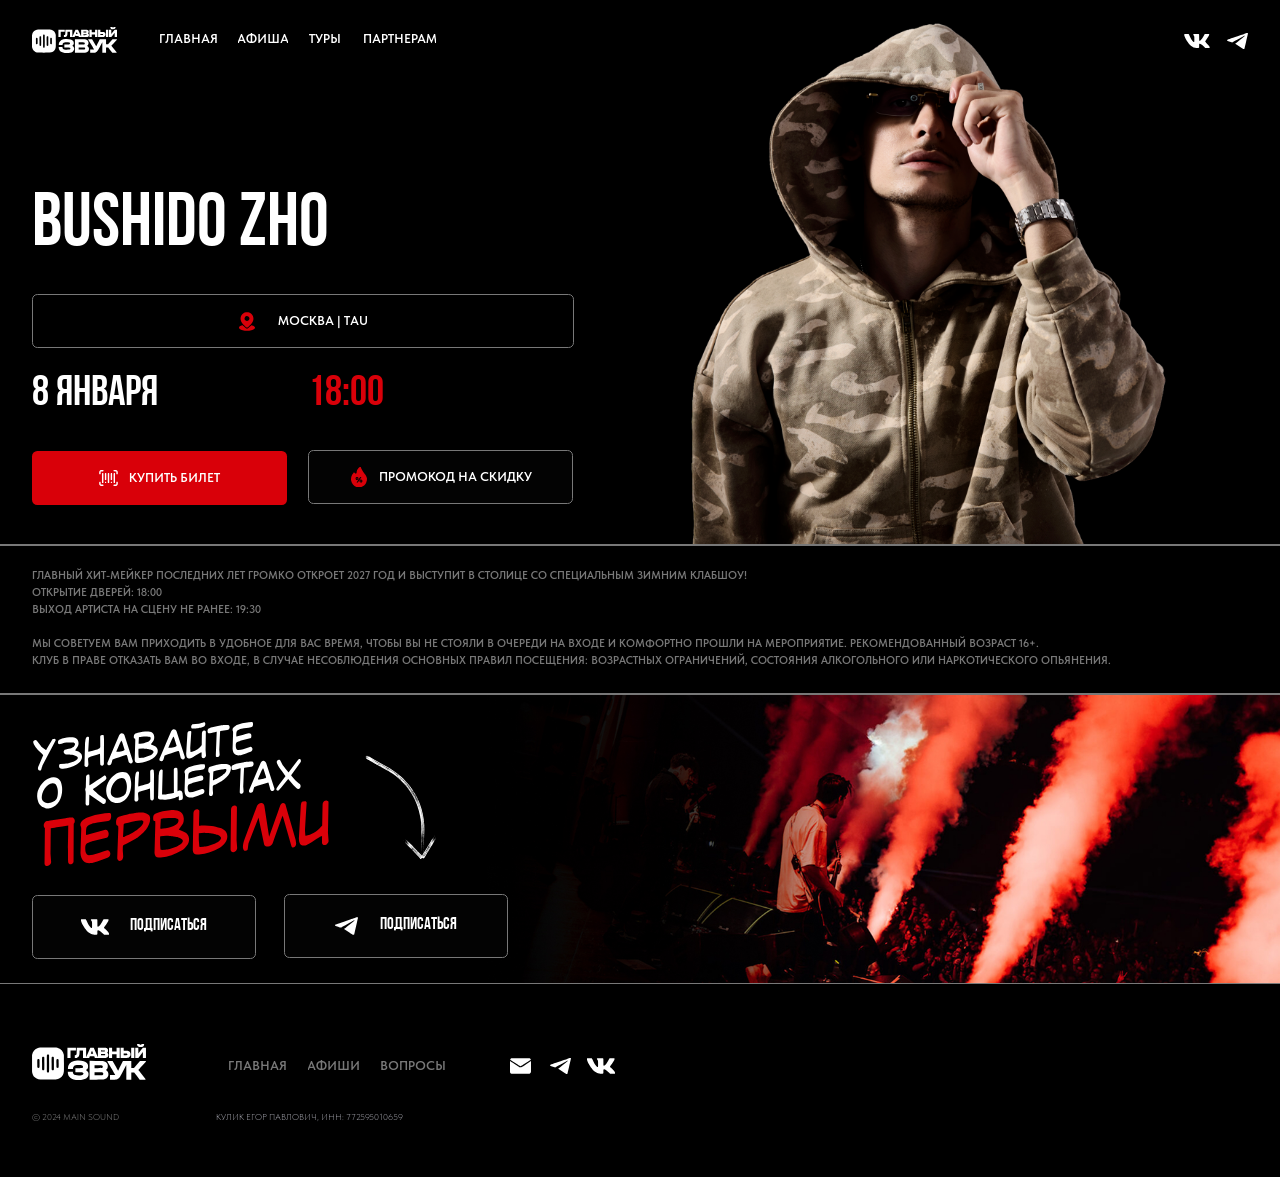
==== commit ca2ae3ec: "Footer: центрируем композицию под ИНН-текст, чиним sticky-кнопку ГЛАВНАЯ" ====
--- a/index.html
+++ b/index.html
@@ -39,7 +39,7 @@
 d="M50 100c27.614 0 50-22.386 50-50S77.614 0 50 0 0 22.386 0 50s22.386 50 50 50ZM25 34c.406 19.488 10.15 31.2 27.233 31.2h.968V54.05c6.278.625 11.024 5.216 12.93 11.15H75c-2.436-8.87-8.838-13.773-12.836-15.647C66.162 47.242 71.783 41.62 73.126 34h-8.058c-1.749 6.184-6.932 11.805-11.867 12.336V34h-8.057v21.611C40.147 54.362 33.838 48.304 33.556 34H25Z"
 fill="#ffffff" /> </svg></a></li><!-- /new soclinks --> </ul> </div> </div> <div class="t450__right_buttons"> <div class="t450__right_buttons_wrap"> <div class="t450__right_buttons_but "> <div
 class="t-btn t-btnflex t-btnflex_type_button t-btnflex_sm"
-type="button"><span class="t-btnflex__text">СМОТРЕТЬ АФИШИ</span> <style>#rec709970651 .t-btnflex.t-btnflex_type_button{color:#2d2d2d;background-color:#ffffff;--border-width:0px;border-style:none !important;border-radius:5px;box-shadow:none !important;font-family:var(--t-headline-font,Arial);font-weight:600;font-size:20px;text-transform:uppercase;transition-duration:0.2s;transition-property:background-color,color,border-color,box-shadow,opacity,transform,gap;transition-timing-function:ease-in-out;}@media (hover:hover){#rec709970651 .t-btnflex.t-btnflex_type_button:not(.t-animate_no-hover):hover{color:#ffffff !important;background-color:#2d2d2d !important;}#rec709970651 .t-btnflex.t-btnflex_type_button:not(.t-animate_no-hover):focus-visible{color:#ffffff !important;background-color:#2d2d2d !important;}}@media screen and (max-width:480px){#rec709970651 .t-btnflex.t-btnflex_type_button{font-size:10px;}}</style></div> </div> </div> </div> </div> </div> </div> </div> <script>t_onReady(function() {var rec=document.querySelector('#rec709970651');if(!rec) return;rec.setAttribute('data-animationappear','off');rec.style.opacity=1;t_onFuncLoad('t450_initMenu',function() {t450_initMenu('709970651');});});</script> <style>#rec709970651 .t-menu__link-item{}@supports (overflow:-webkit-marquee) and (justify-content:inherit){#rec709970651 .t-menu__link-item,#rec709970651 .t-menu__link-item.t-active{opacity:1 !important;}}</style> <style>#rec709970651 a.t-menu__link-item{font-size:20px;color:#ffffff;font-family:var(--t-headline-font,Arial);font-weight:600;}@media screen and (max-width:480px),(orientation:landscape) and (max-height:480px){#rec709970651 a.t-menu__link-item{font-size:12px;}}</style> <style>#rec709970651 .t450__right_langs_lang a{color:#ffffff;font-family:var(--t-headline-font,Arial);font-weight:600;}</style> </div> </header> <!--/header--> <div id="rec3221062601" class="r t-rec" style=" " data-animationappear="off" data-record-type="396"> <!-- T396 --> <style>#rec3221062601 .t396__artboard{height:1000px;background-color:#000000;}#rec3221062601 .t396__filter{height:1000px;}#rec3221062601 .t396__carrier{height:1000px;background-position:center center;background-attachment:scroll;background-size:cover;background-repeat:no-repeat;}@media screen and (max-width:1919px){#rec3221062601 .t396__artboard,#rec3221062601 .t396__filter,#rec3221062601 .t396__carrier{height:650px;}#rec3221062601 .t396__filter{}#rec3221062601 .t396__carrier{background-attachment:scroll;}}@media screen and (max-width:1199px){#rec3221062601 .t396__artboard,#rec3221062601 .t396__filter,#rec3221062601 .t396__carrier{height:710px;}#rec3221062601 .t396__filter{}#rec3221062601 .t396__carrier{background-attachment:scroll;}}#rec3221062601 .tn-elem[data-elem-id="1780495746593000005"]{color:#ffffff;text-align:left;z-index:3;top:45px;left:calc(50% - 960px + 221px);width:88px;height:20px;}#rec3221062601 .tn-elem[data-elem-id="1780495746593000005"] .tn-atom{color:#ffffff;font-size:20px;font-family:var(--t-headline-font,Arial);line-height:1;font-weight:600;border-radius:5px 5px 5px 5px;background-position:center center;--t396-speedhover:0.2s;transition:background-color var(--t396-speedhover,0s) ease-in-out,color var(--t396-speedhover,0s) ease-in-out,border-color var(--t396-speedhover,0s) ease-in-out,box-shadow var(--t396-shadowshoverspeed,0.2s) ease-in-out;-webkit-box-pack:start;-ms-flex-pack:start;justify-content:flex-start;}#rec3221062601 .tn-elem[data-elem-id="1780495746593000005"] .tn-atom::after{display:none;}#rec3221062601 .tn-elem[data-elem-id="1780495746593000005"] .tn-atom .tn-atom__button-content{column-gap:10px;padding:0px 0px 0px 0px;}#rec3221062601 .tn-elem[data-elem-id="1780495746593000005"] .tn-atom .tn-atom__button-icon{animation:tn-icon-animation-moveX 2s linear infinite;}#rec3221062601 .tn-elem[data-elem-id="1780495746593000005"] .tn-atom .tn-atom__button-text{transition:color var(--t396-speedhover,0s) ease-in-out;color:#ffffff;}#rec3221062601 .tn-elem[data-elem-id="1780495746593000005"] .tn-atom .tn-atom__button-border::before{display:none;}#rec3221062601 .tn-elem[data-elem-id="1780495746593000005"] .tn-atom .tn-atom__button-border::after{display:none;}@media (hover),(min-width:0\0){#rec3221062601 .tn-elem[data-elem-id="1780495746593000005"] .tn-atom:hover::after{opacity:0;}#rec3221062601 .tn-elem[data-elem-id="1780495746593000005"] .tn-atom:hover{animation-name:none;}}@media (hover),(min-width:0\0){#rec3221062601 .tn-elem[data-elem-id="1780495746593000005"] .tn-atom:hover{color:#d90009;}#rec3221062601 .tn-elem[data-elem-id="1780495746593000005"] .tn-atom:hover .tn-atom__button-text{color:#d90009;}}@media screen and (max-width:1919px){#rec3221062601 .tn-elem[data-elem-id="1780495746593000005"]{display:block;top:27px;left:calc(50% - 600px + 150px);width:53px;}#rec3221062601 .tn-elem[data-elem-id="1780495746593000005"] .tn-atom{white-space:normal;font-size:12px;background-size:cover;}#rec3221062601 .tn-elem[data-elem-id="1780495746593000005"] .tn-atom::after{display:none;}#rec3221062601 .tn-elem[data-elem-id="1780495746593000005"] .tn-atom .tn-atom__button-text{overflow:visible;}#rec3221062601 .tn-elem[data-elem-id="1780495746593000005"] .tn-atom .tn-atom__button-border::before{display:none;}#rec3221062601 .tn-elem[data-elem-id="1780495746593000005"] .tn-atom .tn-atom__button-border::after{display:none;}@media (hover),(min-width:0\0){#rec3221062601 .tn-elem[data-elem-id="1780495746593000005"] .tn-atom:hover::after{opacity:0;}#rec3221062601 .tn-elem[data-elem-id="1780495746593000005"] .tn-atom:hover{animation-name:none;}}}@media screen and (max-width:1199px){#rec3221062601 .tn-elem[data-elem-id="1780495746593000005"]{display:block;top:-87px;left:calc(50% - 160px + 36px);width:px;}#rec3221062601 .tn-elem[data-elem-id="1780495746593000005"] .tn-atom{white-space:normal;background-size:cover;}#rec3221062601 .tn-elem[data-elem-id="1780495746593000005"] .tn-atom::after{display:none;}#rec3221062601 .tn-elem[data-elem-id="1780495746593000005"] .tn-atom .tn-atom__button-text{overflow:visible;}#rec3221062601 .tn-elem[data-elem-id="1780495746593000005"] .tn-atom .tn-atom__button-border::before{display:none;}#rec3221062601 .tn-elem[data-elem-id="1780495746593000005"] .tn-atom .tn-atom__button-border::after{display:none;}@media (hover),(min-width:0\0){#rec3221062601 .tn-elem[data-elem-id="1780495746593000005"] .tn-atom:hover::after{opacity:0;}#rec3221062601 .tn-elem[data-elem-id="1780495746593000005"] .tn-atom:hover{animation-name:none;}}}#rec3221062601 .tn-elem[data-elem-id="1780495786484000001"]{color:#ffffff;text-align:left;z-index:3;top:45px;left:calc(50% - 960px + 339px);width:78px;height:20px;}#rec3221062601 .tn-elem[data-elem-id="1780495786484000001"] .tn-atom{color:#ffffff;font-size:20px;font-family:var(--t-headline-font,Arial);line-height:1;font-weight:600;border-radius:5px 5px 5px 5px;background-position:center center;--t396-speedhover:0.2s;transition:background-color var(--t396-speedhover,0s) ease-in-out,color var(--t396-speedhover,0s) ease-in-out,border-color var(--t396-speedhover,0s) ease-in-out,box-shadow var(--t396-shadowshoverspeed,0.2s) ease-in-out;-webkit-box-pack:start;-ms-flex-pack:start;justify-content:flex-start;}#rec3221062601 .tn-elem[data-elem-id="1780495786484000001"] .tn-atom::after{display:none;}#rec3221062601 .tn-elem[data-elem-id="1780495786484000001"] .tn-atom .tn-atom__button-content{column-gap:10px;padding:0px 0px 0px 0px;}#rec3221062601 .tn-elem[data-elem-id="1780495786484000001"] .tn-atom .tn-atom__button-icon{animation:tn-icon-animation-moveX 2s linear infinite;}#rec3221062601 .tn-elem[data-elem-id="1780495786484000001"] .tn-atom .tn-atom__button-text{transition:color var(--t396-speedhover,0s) ease-in-out;color:#ffffff;}#rec3221062601 .tn-elem[data-elem-id="1780495786484000001"] .tn-atom .tn-atom__button-border::before{display:none;}#rec3221062601 .tn-elem[data-elem-id="1780495786484000001"] .tn-atom .tn-atom__button-border::after{display:none;}@media (hover),(min-width:0\0){#rec3221062601 .tn-elem[data-elem-id="1780495786484000001"] .tn-atom:hover::after{opacity:0;}#rec3221062601 .tn-elem[data-elem-id="1780495786484000001"] .tn-atom:hover{animation-name:none;}}@media (hover),(min-width:0\0){#rec3221062601 .tn-elem[data-elem-id="1780495786484000001"] .tn-atom:hover{color:#d90009;}#rec3221062601 .tn-elem[data-elem-id="1780495786484000001"] .tn-atom:hover .tn-atom__button-text{color:#d90009;}}@media screen and (max-width:1919px){#rec3221062601 .tn-elem[data-elem-id="1780495786484000001"]{display:block;top:27px;left:calc(50% - 600px + 223px);width:47px;}#rec3221062601 .tn-elem[data-elem-id="1780495786484000001"] .tn-atom{white-space:normal;font-size:12px;background-size:cover;}#rec3221062601 .tn-elem[data-elem-id="1780495786484000001"] .tn-atom::after{display:none;}#rec3221062601 .tn-elem[data-elem-id="1780495786484000001"] .tn-atom .tn-atom__button-text{overflow:visible;}#rec3221062601 .tn-elem[data-elem-id="1780495786484000001"] .tn-atom .tn-atom__button-border::before{display:none;}#rec3221062601 .tn-elem[data-elem-id="1780495786484000001"] .tn-atom .tn-atom__button-border::after{display:none;}@media (hover),(min-width:0\0){#rec3221062601 .tn-elem[data-elem-id="1780495786484000001"] .tn-atom:hover::after{opacity:0;}#rec3221062601 .tn-elem[data-elem-id="1780495786484000001"] .tn-atom:hover{animation-name:none;}}}@media screen and (max-width:1199px){#rec3221062601 .tn-elem[data-elem-id="1780495786484000001"]{display:block;top:-87px;left:calc(50% - 160px + 109px);width:px;}#rec3221062601 .tn-elem[data-elem-id="1780495786484000001"] .tn-atom{white-space:normal;background-size:cover;}#rec3221062601 .tn-elem[data-elem-id="1780495786484000001"] .tn-atom::after{display:none;}#rec3221062601 .tn-elem[data-elem-id="1780495786484000001"] .tn-atom .tn-atom__button-text{overflow:visible;}#rec3221062601 .tn-elem[data-elem-id="1780495786484000001"] .tn-atom .tn-atom__button-border::before{display:none;}#rec3221062601 .tn-elem[data-elem-id="1780495786484000001"] .tn-atom .tn-atom__button-border::after{display:none;}@media (hover),(min-width:0\0){#rec3221062601 .tn-elem[data-elem-id="1780495786484000001"] .tn-atom:hover::after{opacity:0;}#rec3221062601 .tn-elem[data-elem-id="1780495786484000001"] .tn-atom:hover{animation-name:none;}}}#rec3221062601 .tn-elem[data-elem-id="1780495810392000002"]{color:#ffffff;text-align:left;z-index:3;top:45px;left:calc(50% - 960px + 447px);width:50px;height:20px;}#rec3221062601 .tn-elem[data-elem-id="1780495810392000002"] .tn-atom{color:#ffffff;font-size:20px;font-family:var(--t-headline-font,Arial);line-height:1;font-weight:600;border-radius:5px 5px 5px 5px;background-position:center center;--t396-speedhover:0.2s;transition:background-color var(--t396-speedhover,0s) ease-in-out,color var(--t396-speedhover,0s) ease-in-out,border-color var(--t396-speedhover,0s) ease-in-out,box-shadow var(--t396-shadowshoverspeed,0.2s) ease-in-out;-webkit-box-pack:start;-ms-flex-pack:start;justify-content:flex-start;}#rec3221062601 .tn-elem[data-elem-id="1780495810392000002"] .tn-atom::after{display:none;}#rec3221062601 .tn-elem[data-elem-id="1780495810392000002"] .tn-atom .tn-atom__button-content{column-gap:10px;padding:0px 0px 0px 0px;}#rec3221062601 .tn-elem[data-elem-id="1780495810392000002"] .tn-atom .tn-atom__button-icon{animation:tn-icon-animation-moveX 2s linear infinite;}#rec3221062601 .tn-elem[data-elem-id="1780495810392000002"] .tn-atom .tn-atom__button-text{transition:color var(--t396-speedhover,0s) ease-in-out;color:#ffffff;}#rec3221062601 .tn-elem[data-elem-id="1780495810392000002"] .tn-atom .tn-atom__button-border::before{display:none;}#rec3221062601 .tn-elem[data-elem-id="1780495810392000002"] .tn-atom .tn-atom__button-border::after{display:none;}@media (hover),(min-width:0\0){#rec3221062601 .tn-elem[data-elem-id="1780495810392000002"] .tn-atom:hover::after{opacity:0;}#rec3221062601 .tn-elem[data-elem-id="1780495810392000002"] .tn-atom:hover{animation-name:none;}}@media (hover),(min-width:0\0){#rec3221062601 .tn-elem[data-elem-id="1780495810392000002"] .tn-atom:hover{color:#d90009;}#rec3221062601 .tn-elem[data-elem-id="1780495810392000002"] .tn-atom:hover .tn-atom__button-text{color:#d90009;}}@media screen and (max-width:1919px){#rec3221062601 .tn-elem[data-elem-id="1780495810392000002"]{display:block;top:27px;left:calc(50% - 600px + 290px);width:30px;}#rec3221062601 .tn-elem[data-elem-id="1780495810392000002"] .tn-atom{white-space:normal;font-size:12px;background-size:cover;}#rec3221062601 .tn-elem[data-elem-id="1780495810392000002"] .tn-atom::after{display:none;}#rec3221062601 .tn-elem[data-elem-id="1780495810392000002"] .tn-atom .tn-atom__button-text{overflow:visible;}#rec3221062601 .tn-elem[data-elem-id="1780495810392000002"] .tn-atom .tn-atom__button-border::before{display:none;}#rec3221062601 .tn-elem[data-elem-id="1780495810392000002"] .tn-atom .tn-atom__button-border::after{display:none;}@media (hover),(min-width:0\0){#rec3221062601 .tn-elem[data-elem-id="1780495810392000002"] .tn-atom:hover::after{opacity:0;}#rec3221062601 .tn-elem[data-elem-id="1780495810392000002"] .tn-atom:hover{animation-name:none;}}}@media screen and (max-width:1199px){#rec3221062601 .tn-elem[data-elem-id="1780495810392000002"]{display:block;top:-87px;left:calc(50% - 160px + 176px);width:px;}#rec3221062601 .tn-elem[data-elem-id="1780495810392000002"] .tn-atom{white-space:normal;background-size:cover;}#rec3221062601 .tn-elem[data-elem-id="1780495810392000002"] .tn-atom::after{display:none;}#rec3221062601 .tn-elem[data-elem-id="1780495810392000002"] .tn-atom .tn-atom__button-text{overflow:visible;}#rec3221062601 .tn-elem[data-elem-id="1780495810392000002"] .tn-atom .tn-atom__button-border::before{display:none;}#rec3221062601 .tn-elem[data-elem-id="1780495810392000002"] .tn-atom .tn-atom__button-border::after{display:none;}@media (hover),(min-width:0\0){#rec3221062601 .tn-elem[data-elem-id="1780495810392000002"] .tn-atom:hover::after{opacity:0;}#rec3221062601 .tn-elem[data-elem-id="1780495810392000002"] .tn-atom:hover{animation-name:none;}}}#rec3221062601 .tn-elem[data-elem-id="1780495820486000003"]{color:#ffffff;text-align:left;z-index:3;top:45px;left:calc(50% - 960px + 527px);width:115px;height:20px;}#rec3221062601 .tn-elem[data-elem-id="1780495820486000003"] .tn-atom{color:#ffffff;font-size:20px;font-family:var(--t-headline-font,Arial);line-height:1;font-weight:600;border-radius:5px 5px 5px 5px;background-position:center center;--t396-speedhover:0.2s;transition:background-color var(--t396-speedhover,0s) ease-in-out,color var(--t396-speedhover,0s) ease-in-out,border-color var(--t396-speedhover,0s) ease-in-out,box-shadow var(--t396-shadowshoverspeed,0.2s) ease-in-out;-webkit-box-pack:start;-ms-flex-pack:start;justify-content:flex-start;}#rec3221062601 .tn-elem[data-elem-id="1780495820486000003"] .tn-atom::after{display:none;}#rec3221062601 .tn-elem[data-elem-id="1780495820486000003"] .tn-atom .tn-atom__button-content{column-gap:10px;padding:0px 0px 0px 0px;}#rec3221062601 .tn-elem[data-elem-id="1780495820486000003"] .tn-atom .tn-atom__button-icon{animation:tn-icon-animation-moveX 2s linear infinite;}#rec3221062601 .tn-elem[data-elem-id="1780495820486000003"] .tn-atom .tn-atom__button-text{transition:color var(--t396-speedhover,0s) ease-in-out;color:#ffffff;}#rec3221062601 .tn-elem[data-elem-id="1780495820486000003"] .tn-atom .tn-atom__button-border::before{display:none;}#rec3221062601 .tn-elem[data-elem-id="1780495820486000003"] .tn-atom .tn-atom__button-border::after{display:none;}@media (hover),(min-width:0\0){#rec3221062601 .tn-elem[data-elem-id="1780495820486000003"] .tn-atom:hover::after{opacity:0;}#rec3221062601 .tn-elem[data-elem-id="1780495820486000003"] .tn-atom:hover{animation-name:none;}}@media (hover),(min-width:0\0){#rec3221062601 .tn-elem[data-elem-id="1780495820486000003"] .tn-atom:hover{color:#d90009;}#rec3221062601 .tn-elem[data-elem-id="1780495820486000003"] .tn-atom:hover .tn-atom__button-text{color:#d90009;}}@media screen and (max-width:1919px){#rec3221062601 .tn-elem[data-elem-id="1780495820486000003"]{display:block;top:27px;left:calc(50% - 600px + 340px);width:69px;}#rec3221062601 .tn-elem[data-elem-id="1780495820486000003"] .tn-atom{white-space:normal;font-size:12px;background-size:cover;}#rec3221062601 .tn-elem[data-elem-id="1780495820486000003"] .tn-atom::after{display:none;}#rec3221062601 .tn-elem[data-elem-id="1780495820486000003"] .tn-atom .tn-atom__button-text{overflow:visible;}#rec3221062601 .tn-elem[data-elem-id="1780495820486000003"] .tn-atom .tn-atom__button-border::before{display:none;}#rec3221062601 .tn-elem[data-elem-id="1780495820486000003"] .tn-atom .tn-atom__button-border::after{display:none;}@media (hover),(min-width:0\0){#rec3221062601 .tn-elem[data-elem-id="1780495820486000003"] .tn-atom:hover::after{opacity:0;}#rec3221062601 .tn-elem[data-elem-id="1780495820486000003"] .tn-atom:hover{animation-name:none;}}}@media screen and (max-width:1199px){#rec3221062601 .tn-elem[data-elem-id="1780495820486000003"]{display:block;top:-87px;left:calc(50% - 160px + 226px);width:px;}#rec3221062601 .tn-elem[data-elem-id="1780495820486000003"] .tn-atom{white-space:normal;background-size:cover;}#rec3221062601 .tn-elem[data-elem-id="1780495820486000003"] .tn-atom::after{display:none;}#rec3221062601 .tn-elem[data-elem-id="1780495820486000003"] .tn-atom .tn-atom__button-text{overflow:visible;}#rec3221062601 .tn-elem[data-elem-id="1780495820486000003"] .tn-atom .tn-atom__button-border::before{display:none;}#rec3221062601 .tn-elem[data-elem-id="1780495820486000003"] .tn-atom .tn-atom__button-border::after{display:none;}@media (hover),(min-width:0\0){#rec3221062601 .tn-elem[data-elem-id="1780495820486000003"] .tn-atom:hover::after{opacity:0;}#rec3221062601 .tn-elem[data-elem-id="1780495820486000003"] .tn-atom:hover{animation-name:none;}}}#rec3221062601 .tn-elem[data-elem-id="1780420871188"]{color:#ffffff;z-index:3;top:275px;left:calc(50% - 960px + 40px);width:560px;height:auto;}#rec3221062601 .tn-elem[data-elem-id="1780420871188"] .tn-atom{vertical-align:middle;color:#ffffff;font-size:115px;font-family:var(--t-text-font,Arial);line-height:0.9;font-weight:400;background-position:center center;border-width:var(--t396-borderwidth,0);border-style:var(--t396-borderstyle,solid);border-color:var(--t396-bordercolor,transparent);transition:background-color var(--t396-speedhover,0s) ease-in-out,color var(--t396-speedhover,0s) ease-in-out,border-color var(--t396-speedhover,0s) ease-in-out,box-shadow var(--t396-shadowshoverspeed,0.2s) ease-in-out;--t396-shadow-text-opacity:100%;text-shadow:var(--t396-shadow-text-x,0px) var(--t396-shadow-text-y,0px) var(--t396-shadow-text-blur,0px) rgba(var(--t396-shadow-text-color),var(--t396-shadow-text-opacity,100%));}@media screen and (max-width:1919px){#rec3221062601 .tn-elem[data-elem-id="1780420871188"]{display:table;top:181px;left:calc(50% - 600px + 30px);width:306px;height:auto;}#rec3221062601 .tn-elem[data-elem-id="1780420871188"] .tn-atom{white-space:normal;font-size:70px;background-size:cover;}}@media screen and (max-width:1199px){#rec3221062601 .tn-elem[data-elem-id="1780420871188"]{display:table;top:148px;left:calc(50% - 160px + 19px);width:131px;height:auto;}#rec3221062601 .tn-elem[data-elem-id="1780420871188"] .tn-atom{vertical-align:middle;white-space:normal;font-size:40px;background-size:cover;}}#rec3221062601 .tn-elem[data-elem-id="1780586385272000001"]{color:#787878;z-index:3;top:819px;left:calc(50% - 960px + 40px);width:1833px;height:auto;}#rec3221062601 .tn-elem[data-elem-id="1780586385272000001"] .tn-atom{vertical-align:middle;color:#787878;font-size:16px;font-family:var(--t-headline-font,Arial);line-height:1.55;font-weight:600;text-transform:uppercase;background-position:center center;border-width:var(--t396-borderwidth,0);border-style:var(--t396-borderstyle,solid);border-color:var(--t396-bordercolor,transparent);transition:background-color var(--t396-speedhover,0s) ease-in-out,color var(--t396-speedhover,0s) ease-in-out,border-color var(--t396-speedhover,0s) ease-in-out,box-shadow var(--t396-shadowshoverspeed,0.2s) ease-in-out;--t396-shadow-text-opacity:100%;text-shadow:var(--t396-shadow-text-x,0px) var(--t396-shadow-text-y,0px) var(--t396-shadow-text-blur,0px) rgba(var(--t396-shadow-text-color),var(--t396-shadow-text-opacity,100%));}@media screen and (max-width:1919px){#rec3221062601 .tn-elem[data-elem-id="1780586385272000001"]{display:table;top:531px;left:calc(50% - 600px + 30px);width:1156px;height:auto;}#rec3221062601 .tn-elem[data-elem-id="1780586385272000001"] .tn-atom{white-space:normal;font-size:10px;background-size:cover;}}@media screen and (max-width:1199px){#rec3221062601 .tn-elem[data-elem-id="1780586385272000001"]{display:table;top:540px;left:calc(50% - 160px + 20px);width:279px;height:auto;color:#ffffff;}#rec3221062601 .tn-elem[data-elem-id="1780586385272000001"] .tn-atom{vertical-align:middle;color:#ffffff;white-space:normal;font-size:8px;background-size:cover;}}#rec3221062601 .tn-elem[data-elem-id="1780494847688"]{z-index:3;top:35px;left:calc(50% - 960px + 40px);width:128px;height:auto;}#rec3221062601 .tn-elem[data-elem-id="1780494847688"] .tn-atom{border-radius:0px 0px 0px 0px;background-position:center center;border-width:var(--t396-borderwidth,0);border-style:var(--t396-borderstyle,solid);border-color:var(--t396-bordercolor,transparent);transition:background-color var(--t396-speedhover,0s) ease-in-out,color var(--t396-speedhover,0s) ease-in-out,border-color var(--t396-speedhover,0s) ease-in-out,box-shadow var(--t396-shadowshoverspeed,0.2s) ease-in-out;}#rec3221062601 .tn-elem[data-elem-id="1780494847688"] .tn-atom__img{border-radius:0px 0px 0px 0px;object-position:center center;}@media screen and (max-width:1919px){#rec3221062601 .tn-elem[data-elem-id="1780494847688"]{display:table;top:25px;left:calc(50% - 600px + 30px);width:80px;height:auto;}}@media screen and (max-width:1199px){#rec3221062601 .tn-elem[data-elem-id="1780494847688"]{display:table;top:32px;left:calc(50% - 160px + 20px);height:auto;}}#rec3221062601 .tn-elem[data-elem-id="1780494926859"]{color:#ffffff;text-align:center;z-index:3;top:664px;left:calc(50% - 960px + 40px);width:300px;height:80px;}#rec3221062601 .tn-elem[data-elem-id="1780494926859"] .tn-atom{color:#ffffff;font-size:20px;font-family:var(--t-headline-font,Arial);line-height:1.55;font-weight:600;border-radius:5px 5px 5px 5px;background-position:center center;--t396-speedhover:0.2s;transition:background-color var(--t396-speedhover,0s) ease-in-out,color var(--t396-speedhover,0s) ease-in-out,border-color var(--t396-speedhover,0s) ease-in-out,box-shadow var(--t396-shadowshoverspeed,0.2s) ease-in-out;--t396-bgcolor-color:#d90009;--t396-bgcolor-image:none;--t396-bgcolor-hover-color:#880006;--t396-bgcolor-hover-image:none;background-color:var(--t396-bgcolor-color,transparent);-webkit-box-pack:center;-ms-flex-pack:center;justify-content:center;}#rec3221062601 .tn-elem[data-elem-id="1780494926859"] .tn-atom::after{display:none;}#rec3221062601 .tn-elem[data-elem-id="1780494926859"] .tn-atom .tn-atom__button-icon{position:relative;width:30px;height:30px;order:-1;--icon:url('[data-uri]');}#rec3221062601 .tn-elem[data-elem-id="1780494926859"] .tn-atom .tn-atom__button-content{column-gap:10px;padding:0px 0px 0px 0px;}#rec3221062601 .tn-elem[data-elem-id="1780494926859"] .tn-atom .tn-atom__button-text{transition:color var(--t396-speedhover,0s) ease-in-out;color:#ffffff;}#rec3221062601 .tn-elem[data-elem-id="1780494926859"] .tn-atom .tn-atom__button-border::before{display:none;}#rec3221062601 .tn-elem[data-elem-id="1780494926859"] .tn-atom .tn-atom__button-border::after{display:none;}@media (hover),(min-width:0\0){#rec3221062601 .tn-elem[data-elem-id="1780494926859"] .tn-atom:hover::after{opacity:0;}#rec3221062601 .tn-elem[data-elem-id="1780494926859"] .tn-atom:hover{animation-name:none;background-color:var(--t396-bgcolor-hover-color,var(--t396-bgcolor-color,transparent));}}@media screen and (max-width:1919px){#rec3221062601 .tn-elem[data-elem-id="1780494926859"]{display:block;top:423px;left:calc(50% - 600px + 30px);width:239px;height:50px;}#rec3221062601 .tn-elem[data-elem-id="1780494926859"] .tn-atom{white-space:normal;font-size:12px;background-size:cover;background-color:var(--t396-bgcolor-color,transparent);}#rec3221062601 .tn-elem[data-elem-id="1780494926859"] .tn-atom::after{display:none;}#rec3221062601 .tn-elem[data-elem-id="1780494926859"] .tn-atom .tn-atom__button-icon{height:18px;width:18px;}#rec3221062601 .tn-elem[data-elem-id="1780494926859"] .tn-atom .tn-atom__button-text{overflow:visible;}#rec3221062601 .tn-elem[data-elem-id="1780494926859"] .tn-atom .tn-atom__button-border::before{display:none;}#rec3221062601 .tn-elem[data-elem-id="1780494926859"] .tn-atom .tn-atom__button-border::after{display:none;}@media (hover),(min-width:0\0){#rec3221062601 .tn-elem[data-elem-id="1780494926859"] .tn-atom:hover::after{opacity:0;}#rec3221062601 .tn-elem[data-elem-id="1780494926859"] .tn-atom:hover{animation-name:none;background-color:var(--t396-bgcolor-hover-color,var(--t396-bgcolor-color,transparent));}}}@media screen and (max-width:1199px){#rec3221062601 .tn-elem[data-elem-id="1780494926859"]{display:block;top:378px;left:calc(50% - 160px + 20px);width:120px;height:40px;}#rec3221062601 .tn-elem[data-elem-id="1780494926859"] .tn-atom{white-space:normal;font-size:8px;background-size:cover;background-color:var(--t396-bgcolor-color,transparent);}#rec3221062601 .tn-elem[data-elem-id="1780494926859"] .tn-atom::after{display:none;}#rec3221062601 .tn-elem[data-elem-id="1780494926859"] .tn-atom .tn-atom__button-text{overflow:visible;}#rec3221062601 .tn-elem[data-elem-id="1780494926859"] .tn-atom .tn-atom__button-border::before{display:none;}#rec3221062601 .tn-elem[data-elem-id="1780494926859"] .tn-atom .tn-atom__button-border::after{display:none;}@media (hover),(min-width:0\0){#rec3221062601 .tn-elem[data-elem-id="1780494926859"] .tn-atom:hover::after{opacity:0;}#rec3221062601 .tn-elem[data-elem-id="1780494926859"] .tn-atom:hover{animation-name:none;background-color:var(--t396-bgcolor-hover-color,var(--t396-bgcolor-color,transparent));}}}#rec3221062601 .tn-elem[data-elem-id="1780584765469000001"]{color:#ffffff;text-align:center;z-index:3;top:664px;left:calc(50% - 960px + 380px);width:395px;height:80px;}#rec3221062601 .tn-elem[data-elem-id="1780584765469000001"] .tn-atom{color:#ffffff;font-size:20px;font-family:var(--t-headline-font,Arial);line-height:1.55;font-weight:600;border-radius:5px 5px 5px 5px;background-position:center center;--t396-borderwidth:1px;--t396-bordercolor:#787878;--t396-speedhover:0.2s;transition:background-color var(--t396-speedhover,0s) ease-in-out,color var(--t396-speedhover,0s) ease-in-out,border-color var(--t396-speedhover,0s) ease-in-out,box-shadow var(--t396-shadowshoverspeed,0.2s) ease-in-out;--t396-bgcolor-color:#030303;--t396-bgcolor-image:none;--t396-bgcolor-hover-color:#787878;--t396-bgcolor-hover-image:none;background-color:var(--t396-bgcolor-color,transparent);-webkit-box-pack:center;-ms-flex-pack:center;justify-content:center;padding:0;border-width:var(--t396-borderwidth,0);border-style:var(--t396-borderstyle,solid);border-color:var(--t396-bordercolor,transparent);}#rec3221062601 .tn-elem[data-elem-id="1780584765469000001"] .tn-atom::after{display:none;}#rec3221062601 .tn-elem[data-elem-id="1780584765469000001"] .tn-atom .tn-atom__button-icon{position:relative;width:30px;height:30px;order:-1;--icon:url('[data-uri]');}#rec3221062601 .tn-elem[data-elem-id="1780584765469000001"] .tn-atom .tn-atom__button-content{column-gap:10px;padding:0px 0px 0px 0px;}#rec3221062601 .tn-elem[data-elem-id="1780584765469000001"] .tn-atom .tn-atom__button-text{transition:color var(--t396-speedhover,0s) ease-in-out;color:#ffffff;}#rec3221062601 .tn-elem[data-elem-id="1780584765469000001"] .tn-atom .tn-atom__button-border::before{display:none;}#rec3221062601 .tn-elem[data-elem-id="1780584765469000001"] .tn-atom .tn-atom__button-border::after{display:none;}@media (hover),(min-width:0\0){#rec3221062601 .tn-elem[data-elem-id="1780584765469000001"] .tn-atom:hover::after{opacity:0;}#rec3221062601 .tn-elem[data-elem-id="1780584765469000001"] .tn-atom:hover{animation-name:none;background-color:var(--t396-bgcolor-hover-color,var(--t396-bgcolor-color,transparent));}}@media (hover),(min-width:0\0){#rec3221062601 .tn-elem[data-elem-id="1780584765469000001"] .tn-atom:hover{border-style:var(--t396-borderstyle,solid);border-color:var(--t396-bordercolor-hover,var(--t396-bordercolor,transparent));}}@media screen and (max-width:1919px){#rec3221062601 .tn-elem[data-elem-id="1780584765469000001"]{display:block;top:422px;left:calc(50% - 600px + 289px);width:248px;height:50px;}#rec3221062601 .tn-elem[data-elem-id="1780584765469000001"] .tn-atom{white-space:normal;font-size:12px;background-size:cover;background-color:var(--t396-bgcolor-color,transparent);padding:0;border-width:var(--t396-borderwidth,0);border-style:var(--t396-borderstyle,solid);border-color:var(--t396-bordercolor,transparent);}#rec3221062601 .tn-elem[data-elem-id="1780584765469000001"] .tn-atom::after{display:none;}#rec3221062601 .tn-elem[data-elem-id="1780584765469000001"] .tn-atom .tn-atom__button-icon{height:18px;width:18px;}#rec3221062601 .tn-elem[data-elem-id="1780584765469000001"] .tn-atom .tn-atom__button-text{overflow:visible;}#rec3221062601 .tn-elem[data-elem-id="1780584765469000001"] .tn-atom .tn-atom__button-border::before{display:none;}#rec3221062601 .tn-elem[data-elem-id="1780584765469000001"] .tn-atom .tn-atom__button-border::after{display:none;}@media (hover),(min-width:0\0){#rec3221062601 .tn-elem[data-elem-id="1780584765469000001"] .tn-atom:hover::after{opacity:0;}#rec3221062601 .tn-elem[data-elem-id="1780584765469000001"] .tn-atom:hover{animation-name:none;background-color:var(--t396-bgcolor-hover-color,var(--t396-bgcolor-color,transparent));}}@media (hover),(min-width:0\0){#rec3221062601 .tn-elem[data-elem-id="1780584765469000001"] .tn-atom:hover{border-style:var(--t396-borderstyle,solid);border-color:var(--t396-bordercolor-hover,var(--t396-bordercolor,transparent));}}}@media screen and (max-width:1199px){#rec3221062601 .tn-elem[data-elem-id="1780584765469000001"]{display:block;top:378px;left:calc(50% - 160px + 150px);width:150px;height:40px;}#rec3221062601 .tn-elem[data-elem-id="1780584765469000001"] .tn-atom{white-space:normal;font-size:8px;background-size:cover;background-color:var(--t396-bgcolor-color,transparent);padding:0;border-width:var(--t396-borderwidth,0);border-style:var(--t396-borderstyle,solid);border-color:var(--t396-bordercolor,transparent);}#rec3221062601 .tn-elem[data-elem-id="1780584765469000001"] .tn-atom::after{display:none;}#rec3221062601 .tn-elem[data-elem-id="1780584765469000001"] .tn-atom .tn-atom__button-text{overflow:visible;}#rec3221062601 .tn-elem[data-elem-id="1780584765469000001"] .tn-atom .tn-atom__button-border::before{display:none;}#rec3221062601 .tn-elem[data-elem-id="1780584765469000001"] .tn-atom .tn-atom__button-border::after{display:none;}@media (hover),(min-width:0\0){#rec3221062601 .tn-elem[data-elem-id="1780584765469000001"] .tn-atom:hover::after{opacity:0;}#rec3221062601 .tn-elem[data-elem-id="1780584765469000001"] .tn-atom:hover{animation-name:none;background-color:var(--t396-bgcolor-hover-color,var(--t396-bgcolor-color,transparent));}}@media (hover),(min-width:0\0){#rec3221062601 .tn-elem[data-elem-id="1780584765469000001"] .tn-atom:hover{border-style:var(--t396-borderstyle,solid);border-color:var(--t396-bordercolor-hover,var(--t396-bordercolor,transparent));}}}#rec3221062601 .tn-elem[data-elem-id="1780584114775000003"]{color:#ffffff;text-align:center;z-index:3;top:429px;left:calc(50% - 960px + 40px);width:734px;height:80px;}#rec3221062601 .tn-elem[data-elem-id="1780584114775000003"] .tn-atom{color:#ffffff;font-size:16px;font-family:var(--t-headline-font,Arial);line-height:1.55;font-weight:600;border-radius:5px 5px 5px 5px;background-position:center center;--t396-borderwidth:1px;--t396-bordercolor:#787878;--t396-speedhover:0.2s;transition:background-color var(--t396-speedhover,0s) ease-in-out,color var(--t396-speedhover,0s) ease-in-out,border-color var(--t396-speedhover,0s) ease-in-out,box-shadow var(--t396-shadowshoverspeed,0.2s) ease-in-out;--t396-bgcolor-hover-color:#880006;--t396-bgcolor-hover-image:none;-webkit-box-pack:center;-ms-flex-pack:center;justify-content:center;padding:0;border-width:var(--t396-borderwidth,0);border-style:var(--t396-borderstyle,solid);border-color:var(--t396-bordercolor,transparent);}#rec3221062601 .tn-elem[data-elem-id="1780584114775000003"] .tn-atom::after{display:none;}#rec3221062601 .tn-elem[data-elem-id="1780584114775000003"] .tn-atom .tn-atom__button-icon{position:relative;width:30px;height:30px;order:-1;--icon:url('[data-uri]');}#rec3221062601 .tn-elem[data-elem-id="1780584114775000003"] .tn-atom .tn-atom__button-content{column-gap:20px;padding:0px 0px 0px 0px;}#rec3221062601 .tn-elem[data-elem-id="1780584114775000003"] .tn-atom .tn-atom__button-text{transition:color var(--t396-speedhover,0s) ease-in-out;color:#ffffff;}#rec3221062601 .tn-elem[data-elem-id="1780584114775000003"] .tn-atom .tn-atom__button-border::before{display:none;}#rec3221062601 .tn-elem[data-elem-id="1780584114775000003"] .tn-atom .tn-atom__button-border::after{display:none;}@media (hover),(min-width:0\0){#rec3221062601 .tn-elem[data-elem-id="1780584114775000003"] .tn-atom:hover::after{opacity:0;}#rec3221062601 .tn-elem[data-elem-id="1780584114775000003"] .tn-atom:hover{animation-name:none;background-color:var(--t396-bgcolor-hover-color,var(--t396-bgcolor-color,transparent));}}@media (hover),(min-width:0\0){#rec3221062601 .tn-elem[data-elem-id="1780584114775000003"] .tn-atom:hover{border-style:var(--t396-borderstyle,solid);border-color:var(--t396-bordercolor-hover,var(--t396-bordercolor,transparent));}}@media screen and (max-width:1919px){#rec3221062601 .tn-elem[data-elem-id="1780584114775000003"]{display:block;top:276px;left:calc(50% - 600px + 30px);width:508px;height:50px;}#rec3221062601 .tn-elem[data-elem-id="1780584114775000003"] .tn-atom{white-space:normal;font-size:12px;background-size:cover;padding:0;border-width:var(--t396-borderwidth,0);border-style:var(--t396-borderstyle,solid);border-color:var(--t396-bordercolor,transparent);}#rec3221062601 .tn-elem[data-elem-id="1780584114775000003"] .tn-atom::after{display:none;}#rec3221062601 .tn-elem[data-elem-id="1780584114775000003"] .tn-atom .tn-atom__button-icon{height:18px;width:18px;}#rec3221062601 .tn-elem[data-elem-id="1780584114775000003"] .tn-atom .tn-atom__button-text{overflow:visible;}#rec3221062601 .tn-elem[data-elem-id="1780584114775000003"] .tn-atom .tn-atom__button-border::before{display:none;}#rec3221062601 .tn-elem[data-elem-id="1780584114775000003"] .tn-atom .tn-atom__button-border::after{display:none;}@media (hover),(min-width:0\0){#rec3221062601 .tn-elem[data-elem-id="1780584114775000003"] .tn-atom:hover::after{opacity:0;}#rec3221062601 .tn-elem[data-elem-id="1780584114775000003"] .tn-atom:hover{animation-name:none;background-color:var(--t396-bgcolor-hover-color,var(--t396-bgcolor-color,transparent));}}@media (hover),(min-width:0\0){#rec3221062601 .tn-elem[data-elem-id="1780584114775000003"] .tn-atom:hover{border-style:var(--t396-borderstyle,solid);border-color:var(--t396-bordercolor-hover,var(--t396-bordercolor,transparent));}}}@media screen and (max-width:1199px){#rec3221062601 .tn-elem[data-elem-id="1780584114775000003"]{display:block;top:305px;left:calc(50% - 160px + 20px);width:280px;height:40px;}#rec3221062601 .tn-elem[data-elem-id="1780584114775000003"] .tn-atom{white-space:normal;font-size:8px;background-size:cover;--t396-bgcolor-color:#030303;--t396-bgcolor-image:none;background-color:var(--t396-bgcolor-color,transparent);padding:0;border-width:var(--t396-borderwidth,0);border-style:var(--t396-borderstyle,solid);border-color:var(--t396-bordercolor,transparent);}#rec3221062601 .tn-elem[data-elem-id="1780584114775000003"] .tn-atom::after{display:none;}#rec3221062601 .tn-elem[data-elem-id="1780584114775000003"] .tn-atom .tn-atom__button-text{overflow:visible;}#rec3221062601 .tn-elem[data-elem-id="1780584114775000003"] .tn-atom .tn-atom__button-border::before{display:none;}#rec3221062601 .tn-elem[data-elem-id="1780584114775000003"] .tn-atom .tn-atom__button-border::after{display:none;}@media (hover),(min-width:0\0){#rec3221062601 .tn-elem[data-elem-id="1780584114775000003"] .tn-atom:hover::after{opacity:0;}#rec3221062601 .tn-elem[data-elem-id="1780584114775000003"] .tn-atom:hover{animation-name:none;background-color:var(--t396-bgcolor-hover-color,var(--t396-bgcolor-color,transparent));}}@media (hover),(min-width:0\0){#rec3221062601 .tn-elem[data-elem-id="1780584114775000003"] .tn-atom:hover{border-style:var(--t396-borderstyle,solid);border-color:var(--t396-bordercolor-hover,var(--t396-bordercolor,transparent));}}}#rec3221062601 .tn-elem[data-elem-id="1780495533011000003"]{color:#ffffff;text-align:center;z-index:3;top:32px;left:calc(50% - 960px + 1774px);width:56px;height:46px;}#rec3221062601 .tn-elem[data-elem-id="1780495533011000003"] .tn-atom{color:#ffffff;font-size:20px;font-family:var(--t-text-font,Arial);line-height:1.55;font-weight:600;border-radius:50px 50px 50px 50px;background-position:center center;--t396-borderwidth:0px;--t396-speedhover:0.2s;transition:background-color var(--t396-speedhover,0s) ease-in-out,color var(--t396-speedhover,0s) ease-in-out,border-color var(--t396-speedhover,0s) ease-in-out,box-shadow var(--t396-shadowshoverspeed,0.2s) ease-in-out;-webkit-box-pack:center;-ms-flex-pack:center;justify-content:center;}#rec3221062601 .tn-elem[data-elem-id="1780495533011000003"] .tn-atom::after{display:none;}#rec3221062601 .tn-elem[data-elem-id="1780495533011000003"] .tn-atom .tn-atom__button-icon{position:relative;width:36px;height:36px;order:1;--icon:url('[data-uri]');--icon-hover:url('[data-uri]');}#rec3221062601 .tn-elem[data-elem-id="1780495533011000003"] .tn-atom .tn-atom__button-content{column-gap:0px;padding:0px 0px 0px 0px;}#rec3221062601 .tn-elem[data-elem-id="1780495533011000003"] .tn-atom .tn-atom__button-text{transition:color var(--t396-speedhover,0s) ease-in-out;color:#ffffff;}#rec3221062601 .tn-elem[data-elem-id="1780495533011000003"] .tn-atom .tn-atom__button-border::before{display:none;}#rec3221062601 .tn-elem[data-elem-id="1780495533011000003"] .tn-atom .tn-atom__button-border::after{display:none;}@media (hover),(min-width:0\0){#rec3221062601 .tn-elem[data-elem-id="1780495533011000003"] .tn-atom:hover::after{opacity:0;}#rec3221062601 .tn-elem[data-elem-id="1780495533011000003"] .tn-atom:hover{animation-name:none;}}@media screen and (max-width:1919px){#rec3221062601 .tn-elem[data-elem-id="1780495533011000003"]{display:block;top:26px;left:calc(50% - 600px + 1110px);width:24px;height:24px;border-radius:0px 0px 0px 0px;}#rec3221062601 .tn-elem[data-elem-id="1780495533011000003"] .tn-atom{white-space:normal;background-size:cover;border-radius:0px 0px 0px 0px;}#rec3221062601 .tn-elem[data-elem-id="1780495533011000003"] .tn-atom::after{display:none;}#rec3221062601 .tn-elem[data-elem-id="1780495533011000003"] .tn-atom .tn-atom__button-icon{height:24px;width:24px;}#rec3221062601 .tn-elem[data-elem-id="1780495533011000003"] .tn-atom .tn-atom__button-text{overflow:visible;}#rec3221062601 .tn-elem[data-elem-id="1780495533011000003"] .tn-atom .tn-atom__button-border::before{display:none;}#rec3221062601 .tn-elem[data-elem-id="1780495533011000003"] .tn-atom .tn-atom__button-border::after{display:none;}@media (hover),(min-width:0\0){#rec3221062601 .tn-elem[data-elem-id="1780495533011000003"] .tn-atom:hover::after{opacity:0;}#rec3221062601 .tn-elem[data-elem-id="1780495533011000003"] .tn-atom:hover{animation-name:none;}}}@media screen and (max-width:1199px){#rec3221062601 .tn-elem[data-elem-id="1780495533011000003"]{display:block;top:33px;left:calc(50% - 160px + 189px);width:px;}#rec3221062601 .tn-elem[data-elem-id="1780495533011000003"] .tn-atom{white-space:normal;background-size:cover;}#rec3221062601 .tn-elem[data-elem-id="1780495533011000003"] .tn-atom::after{display:none;}#rec3221062601 .tn-elem[data-elem-id="1780495533011000003"] .tn-atom .tn-atom__button-text{overflow:visible;}#rec3221062601 .tn-elem[data-elem-id="1780495533011000003"] .tn-atom .tn-atom__button-border::before{display:none;}#rec3221062601 .tn-elem[data-elem-id="1780495533011000003"] .tn-atom .tn-atom__button-border::after{display:none;}@media (hover),(min-width:0\0){#rec3221062601 .tn-elem[data-elem-id="1780495533011000003"] .tn-atom:hover::after{opacity:0;}#rec3221062601 .tn-elem[data-elem-id="1780495533011000003"] .tn-atom:hover{animation-name:none;}}}#rec3221062601 .tn-elem[data-elem-id="1780495611658000004"]{color:#ffffff;text-align:center;z-index:3;top:33px;left:calc(50% - 960px + 1844px);width:46px;height:46px;}#rec3221062601 .tn-elem[data-elem-id="1780495611658000004"] .tn-atom{color:#ffffff;font-size:20px;font-family:var(--t-text-font,Arial);line-height:1.55;font-weight:600;border-radius:50px 50px 50px 50px;background-position:center center;--t396-borderwidth:0px;--t396-speedhover:0.2s;transition:background-color var(--t396-speedhover,0s) ease-in-out,color var(--t396-speedhover,0s) ease-in-out,border-color var(--t396-speedhover,0s) ease-in-out,box-shadow var(--t396-shadowshoverspeed,0.2s) ease-in-out;-webkit-box-pack:center;-ms-flex-pack:center;justify-content:center;}#rec3221062601 .tn-elem[data-elem-id="1780495611658000004"] .tn-atom::after{display:none;}#rec3221062601 .tn-elem[data-elem-id="1780495611658000004"] .tn-atom .tn-atom__button-icon{position:relative;width:26px;height:26px;order:1;--icon:url('[data-uri]');--icon-hover:url('[data-uri]');}#rec3221062601 .tn-elem[data-elem-id="1780495611658000004"] .tn-atom .tn-atom__button-content{column-gap:0px;padding:0px 0px 0px 0px;}#rec3221062601 .tn-elem[data-elem-id="1780495611658000004"] .tn-atom .tn-atom__button-text{transition:color var(--t396-speedhover,0s) ease-in-out;color:#ffffff;}#rec3221062601 .tn-elem[data-elem-id="1780495611658000004"] .tn-atom .tn-atom__button-border::before{display:none;}#rec3221062601 .tn-elem[data-elem-id="1780495611658000004"] .tn-atom .tn-atom__button-border::after{display:none;}@media (hover),(min-width:0\0){#rec3221062601 .tn-elem[data-elem-id="1780495611658000004"] .tn-atom:hover::after{opacity:0;}#rec3221062601 .tn-elem[data-elem-id="1780495611658000004"] .tn-atom:hover{animation-name:none;}}@media screen and (max-width:1919px){#rec3221062601 .tn-elem[data-elem-id="1780495611658000004"]{display:block;top:28px;left:calc(50% - 600px + 1150px);width:20px;height:20px;border-radius:0px 0px 0px 0px;}#rec3221062601 .tn-elem[data-elem-id="1780495611658000004"] .tn-atom{white-space:normal;background-size:cover;border-radius:0px 0px 0px 0px;}#rec3221062601 .tn-elem[data-elem-id="1780495611658000004"] .tn-atom::after{display:none;}#rec3221062601 .tn-elem[data-elem-id="1780495611658000004"] .tn-atom .tn-atom__button-icon{height:20px;width:20px;}#rec3221062601 .tn-elem[data-elem-id="1780495611658000004"] .tn-atom .tn-atom__button-text{overflow:visible;}#rec3221062601 .tn-elem[data-elem-id="1780495611658000004"] .tn-atom .tn-atom__button-border::before{display:none;}#rec3221062601 .tn-elem[data-elem-id="1780495611658000004"] .tn-atom .tn-atom__button-border::after{display:none;}@media (hover),(min-width:0\0){#rec3221062601 .tn-elem[data-elem-id="1780495611658000004"] .tn-atom:hover::after{opacity:0;}#rec3221062601 .tn-elem[data-elem-id="1780495611658000004"] .tn-atom:hover{animation-name:none;}}}@media screen and (max-width:1199px){#rec3221062601 .tn-elem[data-elem-id="1780495611658000004"]{display:block;top:35px;left:calc(50% - 160px + 229px);width:px;}#rec3221062601 .tn-elem[data-elem-id="1780495611658000004"] .tn-atom{white-space:normal;background-size:cover;}#rec3221062601 .tn-elem[data-elem-id="1780495611658000004"] .tn-atom::after{display:none;}#rec3221062601 .tn-elem[data-elem-id="1780495611658000004"] .tn-atom .tn-atom__button-text{overflow:visible;}#rec3221062601 .tn-elem[data-elem-id="1780495611658000004"] .tn-atom .tn-atom__button-border::before{display:none;}#rec3221062601 .tn-elem[data-elem-id="1780495611658000004"] .tn-atom .tn-atom__button-border::after{display:none;}@media (hover),(min-width:0\0){#rec3221062601 .tn-elem[data-elem-id="1780495611658000004"] .tn-atom:hover::after{opacity:0;}#rec3221062601 .tn-elem[data-elem-id="1780495611658000004"] .tn-atom:hover{animation-name:none;}}}#rec3221062601 .tn-elem[data-elem-id="1780495042997"]{z-index:3;top:782px;left:calc(50% - 960px + 0px);width:1920px;height:2px;}#rec3221062601 .tn-elem[data-elem-id="1780495042997"] .tn-atom{border-radius:0px 0px 0px 0px;background-color:#787878;background-position:center center;border-width:var(--t396-borderwidth,0);border-style:var(--t396-borderstyle,solid);border-color:var(--t396-bordercolor,transparent);transition:background-color var(--t396-speedhover,0s) ease-in-out,color var(--t396-speedhover,0s) ease-in-out,border-color var(--t396-speedhover,0s) ease-in-out,box-shadow var(--t396-shadowshoverspeed,0.2s) ease-in-out;}@media screen and (max-width:1919px){#rec3221062601 .tn-elem[data-elem-id="1780495042997"]{display:table;top:510px;left:calc(50% - 600px + 0px);width:1200px;}}@media screen and (max-width:1199px){#rec3221062601 .tn-elem[data-elem-id="1780495042997"]{display:table;top:508px;left:calc(50% - 160px + 0px);width:320px;height:2px;}}#rec3221062601 .tn-elem[data-elem-id="1787321992732000001"]{z-index:3;top:34px;left:calc(50% - 960px + 952px);width:748px;height:auto;}#rec3221062601 .tn-elem[data-elem-id="1787321992732000001"] .tn-atom{border-radius:0px 0px 0px 0px;background-position:center center;border-width:var(--t396-borderwidth,0);border-style:var(--t396-borderstyle,solid);border-color:var(--t396-bordercolor,transparent);transition:background-color var(--t396-speedhover,0s) ease-in-out,color var(--t396-speedhover,0s) ease-in-out,border-color var(--t396-speedhover,0s) ease-in-out,box-shadow var(--t396-shadowshoverspeed,0.2s) ease-in-out;}#rec3221062601 .tn-elem[data-elem-id="1787321992732000001"] .tn-atom__img{border-radius:0px 0px 0px 0px;object-position:center center;}@media screen and (max-width:1919px){#rec3221062601 .tn-elem[data-elem-id="1787321992732000001"]{display:table;top:10px;left:calc(50% - 600px + 609px);width:500px;height:auto;}}@media screen and (max-width:1199px){#rec3221062601 .tn-elem[data-elem-id="1787321992732000001"]{display:table;top:74px;left:calc(50% - 160px + 113px);width:200px;height:auto;}}#rec3221062601 .tn-elem[data-elem-id="1780827638820000002"]{z-index:3;top:-88px;left:calc(50% - 960px + 0px);width:1920px;height:2px;}#rec3221062601 .tn-elem[data-elem-id="1780827638820000002"] .tn-atom{border-radius:0px 0px 0px 0px;background-color:#787878;background-position:center center;border-width:var(--t396-borderwidth,0);border-style:var(--t396-borderstyle,solid);border-color:var(--t396-bordercolor,transparent);transition:background-color var(--t396-speedhover,0s) ease-in-out,color var(--t396-speedhover,0s) ease-in-out,border-color var(--t396-speedhover,0s) ease-in-out,box-shadow var(--t396-shadowshoverspeed,0.2s) ease-in-out;}@media screen and (max-width:1919px){#rec3221062601 .tn-elem[data-elem-id="1780827638820000002"]{display:table;top:-59px;left:calc(50% - 600px + 0px);width:1200px;}}@media screen and (max-width:1199px){#rec3221062601 .tn-elem[data-elem-id="1780827638820000002"]{display:table;top:273px;left:calc(50% - 160px + 0px);width:320px;height:2px;}}#rec3221062601 .tn-elem[data-elem-id="1780583032210000002"]{color:#ffffff;z-index:3;top:558px;left:calc(50% - 960px + 40px);width:254px;height:auto;}#rec3221062601 .tn-elem[data-elem-id="1780583032210000002"] .tn-atom{vertical-align:middle;color:#ffffff;font-size:64px;font-family:var(--t-text-font,Arial);line-height:0.9;font-weight:400;background-position:center center;border-width:var(--t396-borderwidth,0);border-style:var(--t396-borderstyle,solid);border-color:var(--t396-bordercolor,transparent);transition:background-color var(--t396-speedhover,0s) ease-in-out,color var(--t396-speedhover,0s) ease-in-out,border-color var(--t396-speedhover,0s) ease-in-out,box-shadow var(--t396-shadowshoverspeed,0.2s) ease-in-out;--t396-shadow-text-opacity:100%;text-shadow:var(--t396-shadow-text-x,0px) var(--t396-shadow-text-y,0px) var(--t396-shadow-text-blur,0px) rgba(var(--t396-shadow-text-color),var(--t396-shadow-text-opacity,100%));}@media screen and (max-width:1919px){#rec3221062601 .tn-elem[data-elem-id="1780583032210000002"]{display:table;top:352px;left:calc(50% - 600px + 30px);width:px;height:auto;}#rec3221062601 .tn-elem[data-elem-id="1780583032210000002"] .tn-atom{white-space:normal;font-size:40px;background-size:cover;}}@media screen and (max-width:1199px){#rec3221062601 .tn-elem[data-elem-id="1780583032210000002"]{display:table;top:446px;left:calc(50% - 160px + 20px);width:181px;height:auto;}#rec3221062601 .tn-elem[data-elem-id="1780583032210000002"] .tn-atom{vertical-align:middle;white-space:normal;background-size:cover;}}#rec3221062601 .tn-elem[data-elem-id="1780583053571000003"]{color:#d90009;z-index:3;top:558px;left:calc(50% - 960px + 380px);width:138px;height:auto;}#rec3221062601 .tn-elem[data-elem-id="1780583053571000003"] .tn-atom{vertical-align:middle;color:#d90009;font-size:64px;font-family:var(--t-text-font,Arial);line-height:0.9;font-weight:400;background-position:center center;border-width:var(--t396-borderwidth,0);border-style:var(--t396-borderstyle,solid);border-color:var(--t396-bordercolor,transparent);transition:background-color var(--t396-speedhover,0s) ease-in-out,color var(--t396-speedhover,0s) ease-in-out,border-color var(--t396-speedhover,0s) ease-in-out,box-shadow var(--t396-shadowshoverspeed,0.2s) ease-in-out;--t396-shadow-text-opacity:100%;text-shadow:var(--t396-shadow-text-x,0px) var(--t396-shadow-text-y,0px) var(--t396-shadow-text-blur,0px) rgba(var(--t396-shadow-text-color),var(--t396-shadow-text-opacity,100%));}@media screen and (max-width:1919px){#rec3221062601 .tn-elem[data-elem-id="1780583053571000003"]{display:table;top:352px;left:calc(50% - 600px + 289px);width:px;height:auto;}#rec3221062601 .tn-elem[data-elem-id="1780583053571000003"] .tn-atom{white-space:normal;font-size:40px;background-size:cover;}}@media screen and (max-width:1199px){#rec3221062601 .tn-elem[data-elem-id="1780583053571000003"]{display:table;top:445px;left:calc(50% - 160px + 223px);width:77px;height:auto;text-align:right;}#rec3221062601 .tn-elem[data-elem-id="1780583053571000003"] .tn-atom{vertical-align:middle;white-space:normal;background-size:cover;}}#rec3221062601 .tn-elem[data-elem-id="1780501257340"]{z-index:3;top:-140px;left:calc(50% - 960px + 140px);width:38px;height:auto;}#rec3221062601 .tn-elem[data-elem-id="1780501257340"] .tn-atom{border-radius:0px 0px 0px 0px;background-position:center center;border-width:var(--t396-borderwidth,0);border-style:var(--t396-borderstyle,solid);border-color:var(--t396-bordercolor,transparent);transition:background-color var(--t396-speedhover,0s) ease-in-out,color var(--t396-speedhover,0s) ease-in-out,border-color var(--t396-speedhover,0s) ease-in-out,box-shadow var(--t396-shadowshoverspeed,0.2s) ease-in-out;}#rec3221062601 .tn-elem[data-elem-id="1780501257340"] .tn-atom__img{border-radius:0px 0px 0px 0px;object-position:center center;}@media screen and (max-width:1919px){#rec3221062601 .tn-elem[data-elem-id="1780501257340"]{display:table;left:calc(50% - 600px + 140px);height:auto;}}@media screen and (max-width:1199px){#rec3221062601 .tn-elem[data-elem-id="1780501257340"]{display:table;top:33px;left:calc(50% - 160px + 276px);width:24px;height:auto;}}</style> <div class='t396'> <div class="t396__artboard" data-artboard-recid="3221062601" data-artboard-screens="320,1200,1920" data-artboard-height="1000" data-artboard-valign="center" data-artboard-upscale="window" data-artboard-height-res-320="710" data-artboard-height-res-1200="650"> <div class="t396__carrier" data-artboard-recid="3221062601"></div> <div class="t396__filter" data-artboard-recid="3221062601"></div> <div class='t396__elem tn-elem tn-elem__32210626011780495746593000005' data-elem-id='1780495746593000005' data-elem-type='button' data-field-top-value="45" data-field-left-value="221" data-field-height-value="20" data-field-width-value="88" data-field-axisy-value="top" data-field-axisx-value="left" data-field-container-value="grid" data-field-topunits-value="px" data-field-leftunits-value="px" data-field-heightunits-value="px" data-field-widthunits-value="px" data-field-textfit-value="fixedsize" data-field-widthmode-value="fixed" data-field-heightmode-value="fixed" data-field-fontsize-value="20" data-field-top-res-320-value="-87" data-field-left-res-320-value="36" data-field-top-res-1200-value="27" data-field-left-res-1200-value="150" data-field-width-res-1200-value="53" data-field-fontsize-res-1200-value="12"> <div class='tn-atom'> <div class='tn-atom__button-content'> <span class="tn-atom__button-text">ГЛАВНАЯ</span> </div> <span class="tn-atom__button-border"></span> </div> </div> <div class='t396__elem tn-elem tn-elem__32210626011780495786484000001' data-elem-id='1780495786484000001' data-elem-type='button' data-field-top-value="45" data-field-left-value="339" data-field-height-value="20" data-field-width-value="78" data-field-axisy-value="top" data-field-axisx-value="left" data-field-container-value="grid" data-field-topunits-value="px" data-field-leftunits-value="px" data-field-heightunits-value="px" data-field-widthunits-value="px" data-field-textfit-value="fixedsize" data-field-widthmode-value="fixed" data-field-heightmode-value="fixed" data-field-fontsize-value="20" data-field-top-res-320-value="-87" data-field-left-res-320-value="109" data-field-top-res-1200-value="27" data-field-left-res-1200-value="223" data-field-width-res-1200-value="47" data-field-fontsize-res-1200-value="12"> <a class='tn-atom' href="https://main-sound.ru/#rec2345566591"> <div class='tn-atom__button-content'> <span class="tn-atom__button-text">АФИША</span> </div> <span class="tn-atom__button-border"></span> </a> </div> <div class='t396__elem tn-elem tn-elem__32210626011780495810392000002' data-elem-id='1780495810392000002' data-elem-type='button' data-field-top-value="45" data-field-left-value="447" data-field-height-value="20" data-field-width-value="50" data-field-axisy-value="top" data-field-axisx-value="left" data-field-container-value="grid" data-field-topunits-value="px" data-field-leftunits-value="px" data-field-heightunits-value="px" data-field-widthunits-value="px" data-field-textfit-value="fixedsize" data-field-widthmode-value="fixed" data-field-heightmode-value="fixed" data-field-fontsize-value="20" data-field-top-res-320-value="-87" data-field-left-res-320-value="176" data-field-top-res-1200-value="27" data-field-left-res-1200-value="290" data-field-width-res-1200-value="30" data-field-fontsize-res-1200-value="12"> <a class='tn-atom' href="https://main-sound.ru/#rec2345566591"> <div class='tn-atom__button-content'> <span class="tn-atom__button-text">ТУРЫ</span> </div> <span class="tn-atom__button-border"></span> </a> </div> <div class='t396__elem tn-elem tn-elem__32210626011780495820486000003' data-elem-id='1780495820486000003' data-elem-type='button' data-field-top-value="45" data-field-left-value="527" data-field-height-value="20" data-field-width-value="115" data-field-axisy-value="top" data-field-axisx-value="left" data-field-container-value="grid" data-field-topunits-value="px" data-field-leftunits-value="px" data-field-heightunits-value="px" data-field-widthunits-value="px" data-field-textfit-value="fixedsize" data-field-widthmode-value="fixed" data-field-heightmode-value="fixed" data-field-fontsize-value="20" data-field-top-res-320-value="-87" data-field-left-res-320-value="226" data-field-top-res-1200-value="27" data-field-left-res-1200-value="340" data-field-width-res-1200-value="69" data-field-fontsize-res-1200-value="12"> <a class='tn-atom' href="https://main-sound.ru/cooperation"> <div class='tn-atom__button-content'> <span class="tn-atom__button-text">ПАРТНЕРАМ</span> </div> <span class="tn-atom__button-border"></span> </a> </div> <div class='t396__elem tn-elem tn-elem__32210626011780420871188' data-elem-id='1780420871188' data-elem-type='text' data-field-top-value="275" data-field-left-value="40" data-field-height-value="104" data-field-width-value="560" data-field-axisy-value="top" data-field-axisx-value="left" data-field-container-value="grid" data-field-topunits-value="px" data-field-leftunits-value="px" data-field-heightunits-value="px" data-field-widthunits-value="px" data-field-textfit-value="autoheight" data-field-fontsize-value="115" data-field-top-res-320-value="148" data-field-left-res-320-value="19" data-field-height-res-320-value="108" data-field-width-res-320-value="131" data-field-container-res-320-value="grid" data-field-heightunits-res-320-value="px" data-field-textfit-res-320-value="autoheight" data-field-fontsize-res-320-value="40" data-field-top-res-1200-value="181" data-field-left-res-1200-value="30" data-field-width-res-1200-value="306" data-field-fontsize-res-1200-value="70"> <div class='tn-atom'field='tn_text_1780420871188'>BUSHIDO ZHO</div> </div> <div class='t396__elem tn-elem tn-elem__32210626011780586385272000001' data-elem-id='1780586385272000001' data-elem-type='text' data-field-top-value="819" data-field-left-value="40" data-field-height-value="150" data-field-width-value="1833" data-field-axisy-value="top" data-field-axisx-value="left" data-field-container-value="grid" data-field-topunits-value="px" data-field-leftunits-value="px" data-field-heightunits-value="px" data-field-widthunits-value="px" data-field-textfit-value="autoheight" data-field-fontsize-value="16" data-field-top-res-320-value="540" data-field-left-res-320-value="20" data-field-height-res-320-value="108" data-field-width-res-320-value="279" data-field-container-res-320-value="grid" data-field-heightunits-res-320-value="px" data-field-textfit-res-320-value="autoheight" data-field-fontsize-res-320-value="8" data-field-top-res-1200-value="531" data-field-left-res-1200-value="30" data-field-width-res-1200-value="1156" data-field-fontsize-res-1200-value="10"> <div class='tn-atom'field='tn_text_1780586385272000001'>Главный хит-мейкер последних лет громко откроет 2027 год и выступит в СТОЛИЦЕ со специальным зимним клабшоу!<br />Открытие дверей: 18:00<br />Выход артиста на сцену не ранее: 19:30<br /><br />Мы советуем вам приходить в удобное для вас время, чтобы вы не стояли в очереди на входе и комфортно прошли на мероприятие. Рекомендованный возраст 16+. <br />Клуб в праве отказать вам во входе, в случае несоблюдения основных правил посещения: возрастных ограничений, состояния алкогольного или наркотического опьянения.</div> </div> <div class='t396__elem tn-elem tn-elem__32210626011780494847688' data-elem-id='1780494847688' data-elem-type='image' data-field-top-value="35" data-field-left-value="40" data-field-height-value="40" data-field-width-value="128" data-field-axisy-value="top" data-field-axisx-value="left" data-field-container-value="grid" data-field-topunits-value="px" data-field-leftunits-value="px" data-field-heightunits-value="px" data-field-widthunits-value="px" data-field-imagefit-value="auto" data-field-filewidth-value="128" data-field-fileheight-value="40" data-field-heightmode-value="hug" data-field-top-res-320-value="32" data-field-left-res-320-value="20" data-field-height-res-320-value="25" data-field-top-res-1200-value="25" data-field-left-res-1200-value="30" data-field-height-res-1200-value="25" data-field-width-res-1200-value="80"> <a class='tn-atom' href="https://main-sound.ru/"> <img class='tn-atom__img t-img' data-original='assets/Vector-336794fdc7.svg'
+type="button"><span class="t-btnflex__text">СМОТРЕТЬ АФИШИ</span> <style>#rec709970651 .t-btnflex.t-btnflex_type_button{color:#2d2d2d;background-color:#ffffff;--border-width:0px;border-style:none !important;border-radius:5px;box-shadow:none !important;font-family:var(--t-headline-font,Arial);font-weight:600;font-size:20px;text-transform:uppercase;transition-duration:0.2s;transition-property:background-color,color,border-color,box-shadow,opacity,transform,gap;transition-timing-function:ease-in-out;}@media (hover:hover){#rec709970651 .t-btnflex.t-btnflex_type_button:not(.t-animate_no-hover):hover{color:#ffffff !important;background-color:#2d2d2d !important;}#rec709970651 .t-btnflex.t-btnflex_type_button:not(.t-animate_no-hover):focus-visible{color:#ffffff !important;background-color:#2d2d2d !important;}}@media screen and (max-width:480px){#rec709970651 .t-btnflex.t-btnflex_type_button{font-size:10px;}}</style></div> </div> </div> </div> </div> </div> </div> </div> <script>t_onReady(function() {var rec=document.querySelector('#rec709970651');if(!rec) return;rec.setAttribute('data-animationappear','off');rec.style.opacity=1;t_onFuncLoad('t450_initMenu',function() {t450_initMenu('709970651');});});</script> <style>#rec709970651 .t-menu__link-item{}@supports (overflow:-webkit-marquee) and (justify-content:inherit){#rec709970651 .t-menu__link-item,#rec709970651 .t-menu__link-item.t-active{opacity:1 !important;}}</style> <style>#rec709970651 a.t-menu__link-item{font-size:20px;color:#ffffff;font-family:var(--t-headline-font,Arial);font-weight:600;}@media screen and (max-width:480px),(orientation:landscape) and (max-height:480px){#rec709970651 a.t-menu__link-item{font-size:12px;}}</style> <style>#rec709970651 .t450__right_langs_lang a{color:#ffffff;font-family:var(--t-headline-font,Arial);font-weight:600;}</style> </div> </header> <!--/header--> <div id="rec3221062601" class="r t-rec" style=" " data-animationappear="off" data-record-type="396"> <!-- T396 --> <style>#rec3221062601 .t396__artboard{height:1000px;background-color:#000000;}#rec3221062601 .t396__filter{height:1000px;}#rec3221062601 .t396__carrier{height:1000px;background-position:center center;background-attachment:scroll;background-size:cover;background-repeat:no-repeat;}@media screen and (max-width:1919px){#rec3221062601 .t396__artboard,#rec3221062601 .t396__filter,#rec3221062601 .t396__carrier{height:650px;}#rec3221062601 .t396__filter{}#rec3221062601 .t396__carrier{background-attachment:scroll;}}@media screen and (max-width:1199px){#rec3221062601 .t396__artboard,#rec3221062601 .t396__filter,#rec3221062601 .t396__carrier{height:710px;}#rec3221062601 .t396__filter{}#rec3221062601 .t396__carrier{background-attachment:scroll;}}#rec3221062601 .tn-elem[data-elem-id="1780495746593000005"]{color:#ffffff;text-align:left;z-index:3;top:45px;left:calc(50% - 960px + 221px);width:88px;height:20px;}#rec3221062601 .tn-elem[data-elem-id="1780495746593000005"] .tn-atom{color:#ffffff;font-size:20px;font-family:var(--t-headline-font,Arial);line-height:1;font-weight:600;border-radius:5px 5px 5px 5px;background-position:center center;--t396-speedhover:0.2s;transition:background-color var(--t396-speedhover,0s) ease-in-out,color var(--t396-speedhover,0s) ease-in-out,border-color var(--t396-speedhover,0s) ease-in-out,box-shadow var(--t396-shadowshoverspeed,0.2s) ease-in-out;-webkit-box-pack:start;-ms-flex-pack:start;justify-content:flex-start;}#rec3221062601 .tn-elem[data-elem-id="1780495746593000005"] .tn-atom::after{display:none;}#rec3221062601 .tn-elem[data-elem-id="1780495746593000005"] .tn-atom .tn-atom__button-content{column-gap:10px;padding:0px 0px 0px 0px;}#rec3221062601 .tn-elem[data-elem-id="1780495746593000005"] .tn-atom .tn-atom__button-icon{animation:tn-icon-animation-moveX 2s linear infinite;}#rec3221062601 .tn-elem[data-elem-id="1780495746593000005"] .tn-atom .tn-atom__button-text{transition:color var(--t396-speedhover,0s) ease-in-out;color:#ffffff;}#rec3221062601 .tn-elem[data-elem-id="1780495746593000005"] .tn-atom .tn-atom__button-border::before{display:none;}#rec3221062601 .tn-elem[data-elem-id="1780495746593000005"] .tn-atom .tn-atom__button-border::after{display:none;}@media (hover),(min-width:0\0){#rec3221062601 .tn-elem[data-elem-id="1780495746593000005"] .tn-atom:hover::after{opacity:0;}#rec3221062601 .tn-elem[data-elem-id="1780495746593000005"] .tn-atom:hover{animation-name:none;}}@media (hover),(min-width:0\0){#rec3221062601 .tn-elem[data-elem-id="1780495746593000005"] .tn-atom:hover{color:#d90009;}#rec3221062601 .tn-elem[data-elem-id="1780495746593000005"] .tn-atom:hover .tn-atom__button-text{color:#d90009;}}@media screen and (max-width:1919px){#rec3221062601 .tn-elem[data-elem-id="1780495746593000005"]{display:block;top:27px;left:calc(50% - 600px + 150px);width:53px;}#rec3221062601 .tn-elem[data-elem-id="1780495746593000005"] .tn-atom{white-space:normal;font-size:12px;background-size:cover;}#rec3221062601 .tn-elem[data-elem-id="1780495746593000005"] .tn-atom::after{display:none;}#rec3221062601 .tn-elem[data-elem-id="1780495746593000005"] .tn-atom .tn-atom__button-text{overflow:visible;}#rec3221062601 .tn-elem[data-elem-id="1780495746593000005"] .tn-atom .tn-atom__button-border::before{display:none;}#rec3221062601 .tn-elem[data-elem-id="1780495746593000005"] .tn-atom .tn-atom__button-border::after{display:none;}@media (hover),(min-width:0\0){#rec3221062601 .tn-elem[data-elem-id="1780495746593000005"] .tn-atom:hover::after{opacity:0;}#rec3221062601 .tn-elem[data-elem-id="1780495746593000005"] .tn-atom:hover{animation-name:none;}}}@media screen and (max-width:1199px){#rec3221062601 .tn-elem[data-elem-id="1780495746593000005"]{display:block;top:-87px;left:calc(50% - 160px + 36px);width:px;}#rec3221062601 .tn-elem[data-elem-id="1780495746593000005"] .tn-atom{white-space:normal;background-size:cover;}#rec3221062601 .tn-elem[data-elem-id="1780495746593000005"] .tn-atom::after{display:none;}#rec3221062601 .tn-elem[data-elem-id="1780495746593000005"] .tn-atom .tn-atom__button-text{overflow:visible;}#rec3221062601 .tn-elem[data-elem-id="1780495746593000005"] .tn-atom .tn-atom__button-border::before{display:none;}#rec3221062601 .tn-elem[data-elem-id="1780495746593000005"] .tn-atom .tn-atom__button-border::after{display:none;}@media (hover),(min-width:0\0){#rec3221062601 .tn-elem[data-elem-id="1780495746593000005"] .tn-atom:hover::after{opacity:0;}#rec3221062601 .tn-elem[data-elem-id="1780495746593000005"] .tn-atom:hover{animation-name:none;}}}#rec3221062601 .tn-elem[data-elem-id="1780495786484000001"]{color:#ffffff;text-align:left;z-index:3;top:45px;left:calc(50% - 960px + 339px);width:78px;height:20px;}#rec3221062601 .tn-elem[data-elem-id="1780495786484000001"] .tn-atom{color:#ffffff;font-size:20px;font-family:var(--t-headline-font,Arial);line-height:1;font-weight:600;border-radius:5px 5px 5px 5px;background-position:center center;--t396-speedhover:0.2s;transition:background-color var(--t396-speedhover,0s) ease-in-out,color var(--t396-speedhover,0s) ease-in-out,border-color var(--t396-speedhover,0s) ease-in-out,box-shadow var(--t396-shadowshoverspeed,0.2s) ease-in-out;-webkit-box-pack:start;-ms-flex-pack:start;justify-content:flex-start;}#rec3221062601 .tn-elem[data-elem-id="1780495786484000001"] .tn-atom::after{display:none;}#rec3221062601 .tn-elem[data-elem-id="1780495786484000001"] .tn-atom .tn-atom__button-content{column-gap:10px;padding:0px 0px 0px 0px;}#rec3221062601 .tn-elem[data-elem-id="1780495786484000001"] .tn-atom .tn-atom__button-icon{animation:tn-icon-animation-moveX 2s linear infinite;}#rec3221062601 .tn-elem[data-elem-id="1780495786484000001"] .tn-atom .tn-atom__button-text{transition:color var(--t396-speedhover,0s) ease-in-out;color:#ffffff;}#rec3221062601 .tn-elem[data-elem-id="1780495786484000001"] .tn-atom .tn-atom__button-border::before{display:none;}#rec3221062601 .tn-elem[data-elem-id="1780495786484000001"] .tn-atom .tn-atom__button-border::after{display:none;}@media (hover),(min-width:0\0){#rec3221062601 .tn-elem[data-elem-id="1780495786484000001"] .tn-atom:hover::after{opacity:0;}#rec3221062601 .tn-elem[data-elem-id="1780495786484000001"] .tn-atom:hover{animation-name:none;}}@media (hover),(min-width:0\0){#rec3221062601 .tn-elem[data-elem-id="1780495786484000001"] .tn-atom:hover{color:#d90009;}#rec3221062601 .tn-elem[data-elem-id="1780495786484000001"] .tn-atom:hover .tn-atom__button-text{color:#d90009;}}@media screen and (max-width:1919px){#rec3221062601 .tn-elem[data-elem-id="1780495786484000001"]{display:block;top:27px;left:calc(50% - 600px + 223px);width:47px;}#rec3221062601 .tn-elem[data-elem-id="1780495786484000001"] .tn-atom{white-space:normal;font-size:12px;background-size:cover;}#rec3221062601 .tn-elem[data-elem-id="1780495786484000001"] .tn-atom::after{display:none;}#rec3221062601 .tn-elem[data-elem-id="1780495786484000001"] .tn-atom .tn-atom__button-text{overflow:visible;}#rec3221062601 .tn-elem[data-elem-id="1780495786484000001"] .tn-atom .tn-atom__button-border::before{display:none;}#rec3221062601 .tn-elem[data-elem-id="1780495786484000001"] .tn-atom .tn-atom__button-border::after{display:none;}@media (hover),(min-width:0\0){#rec3221062601 .tn-elem[data-elem-id="1780495786484000001"] .tn-atom:hover::after{opacity:0;}#rec3221062601 .tn-elem[data-elem-id="1780495786484000001"] .tn-atom:hover{animation-name:none;}}}@media screen and (max-width:1199px){#rec3221062601 .tn-elem[data-elem-id="1780495786484000001"]{display:block;top:-87px;left:calc(50% - 160px + 109px);width:px;}#rec3221062601 .tn-elem[data-elem-id="1780495786484000001"] .tn-atom{white-space:normal;background-size:cover;}#rec3221062601 .tn-elem[data-elem-id="1780495786484000001"] .tn-atom::after{display:none;}#rec3221062601 .tn-elem[data-elem-id="1780495786484000001"] .tn-atom .tn-atom__button-text{overflow:visible;}#rec3221062601 .tn-elem[data-elem-id="1780495786484000001"] .tn-atom .tn-atom__button-border::before{display:none;}#rec3221062601 .tn-elem[data-elem-id="1780495786484000001"] .tn-atom .tn-atom__button-border::after{display:none;}@media (hover),(min-width:0\0){#rec3221062601 .tn-elem[data-elem-id="1780495786484000001"] .tn-atom:hover::after{opacity:0;}#rec3221062601 .tn-elem[data-elem-id="1780495786484000001"] .tn-atom:hover{animation-name:none;}}}#rec3221062601 .tn-elem[data-elem-id="1780495810392000002"]{color:#ffffff;text-align:left;z-index:3;top:45px;left:calc(50% - 960px + 447px);width:50px;height:20px;}#rec3221062601 .tn-elem[data-elem-id="1780495810392000002"] .tn-atom{color:#ffffff;font-size:20px;font-family:var(--t-headline-font,Arial);line-height:1;font-weight:600;border-radius:5px 5px 5px 5px;background-position:center center;--t396-speedhover:0.2s;transition:background-color var(--t396-speedhover,0s) ease-in-out,color var(--t396-speedhover,0s) ease-in-out,border-color var(--t396-speedhover,0s) ease-in-out,box-shadow var(--t396-shadowshoverspeed,0.2s) ease-in-out;-webkit-box-pack:start;-ms-flex-pack:start;justify-content:flex-start;}#rec3221062601 .tn-elem[data-elem-id="1780495810392000002"] .tn-atom::after{display:none;}#rec3221062601 .tn-elem[data-elem-id="1780495810392000002"] .tn-atom .tn-atom__button-content{column-gap:10px;padding:0px 0px 0px 0px;}#rec3221062601 .tn-elem[data-elem-id="1780495810392000002"] .tn-atom .tn-atom__button-icon{animation:tn-icon-animation-moveX 2s linear infinite;}#rec3221062601 .tn-elem[data-elem-id="1780495810392000002"] .tn-atom .tn-atom__button-text{transition:color var(--t396-speedhover,0s) ease-in-out;color:#ffffff;}#rec3221062601 .tn-elem[data-elem-id="1780495810392000002"] .tn-atom .tn-atom__button-border::before{display:none;}#rec3221062601 .tn-elem[data-elem-id="1780495810392000002"] .tn-atom .tn-atom__button-border::after{display:none;}@media (hover),(min-width:0\0){#rec3221062601 .tn-elem[data-elem-id="1780495810392000002"] .tn-atom:hover::after{opacity:0;}#rec3221062601 .tn-elem[data-elem-id="1780495810392000002"] .tn-atom:hover{animation-name:none;}}@media (hover),(min-width:0\0){#rec3221062601 .tn-elem[data-elem-id="1780495810392000002"] .tn-atom:hover{color:#d90009;}#rec3221062601 .tn-elem[data-elem-id="1780495810392000002"] .tn-atom:hover .tn-atom__button-text{color:#d90009;}}@media screen and (max-width:1919px){#rec3221062601 .tn-elem[data-elem-id="1780495810392000002"]{display:block;top:27px;left:calc(50% - 600px + 290px);width:30px;}#rec3221062601 .tn-elem[data-elem-id="1780495810392000002"] .tn-atom{white-space:normal;font-size:12px;background-size:cover;}#rec3221062601 .tn-elem[data-elem-id="1780495810392000002"] .tn-atom::after{display:none;}#rec3221062601 .tn-elem[data-elem-id="1780495810392000002"] .tn-atom .tn-atom__button-text{overflow:visible;}#rec3221062601 .tn-elem[data-elem-id="1780495810392000002"] .tn-atom .tn-atom__button-border::before{display:none;}#rec3221062601 .tn-elem[data-elem-id="1780495810392000002"] .tn-atom .tn-atom__button-border::after{display:none;}@media (hover),(min-width:0\0){#rec3221062601 .tn-elem[data-elem-id="1780495810392000002"] .tn-atom:hover::after{opacity:0;}#rec3221062601 .tn-elem[data-elem-id="1780495810392000002"] .tn-atom:hover{animation-name:none;}}}@media screen and (max-width:1199px){#rec3221062601 .tn-elem[data-elem-id="1780495810392000002"]{display:block;top:-87px;left:calc(50% - 160px + 176px);width:px;}#rec3221062601 .tn-elem[data-elem-id="1780495810392000002"] .tn-atom{white-space:normal;background-size:cover;}#rec3221062601 .tn-elem[data-elem-id="1780495810392000002"] .tn-atom::after{display:none;}#rec3221062601 .tn-elem[data-elem-id="1780495810392000002"] .tn-atom .tn-atom__button-text{overflow:visible;}#rec3221062601 .tn-elem[data-elem-id="1780495810392000002"] .tn-atom .tn-atom__button-border::before{display:none;}#rec3221062601 .tn-elem[data-elem-id="1780495810392000002"] .tn-atom .tn-atom__button-border::after{display:none;}@media (hover),(min-width:0\0){#rec3221062601 .tn-elem[data-elem-id="1780495810392000002"] .tn-atom:hover::after{opacity:0;}#rec3221062601 .tn-elem[data-elem-id="1780495810392000002"] .tn-atom:hover{animation-name:none;}}}#rec3221062601 .tn-elem[data-elem-id="1780495820486000003"]{color:#ffffff;text-align:left;z-index:3;top:45px;left:calc(50% - 960px + 527px);width:115px;height:20px;}#rec3221062601 .tn-elem[data-elem-id="1780495820486000003"] .tn-atom{color:#ffffff;font-size:20px;font-family:var(--t-headline-font,Arial);line-height:1;font-weight:600;border-radius:5px 5px 5px 5px;background-position:center center;--t396-speedhover:0.2s;transition:background-color var(--t396-speedhover,0s) ease-in-out,color var(--t396-speedhover,0s) ease-in-out,border-color var(--t396-speedhover,0s) ease-in-out,box-shadow var(--t396-shadowshoverspeed,0.2s) ease-in-out;-webkit-box-pack:start;-ms-flex-pack:start;justify-content:flex-start;}#rec3221062601 .tn-elem[data-elem-id="1780495820486000003"] .tn-atom::after{display:none;}#rec3221062601 .tn-elem[data-elem-id="1780495820486000003"] .tn-atom .tn-atom__button-content{column-gap:10px;padding:0px 0px 0px 0px;}#rec3221062601 .tn-elem[data-elem-id="1780495820486000003"] .tn-atom .tn-atom__button-icon{animation:tn-icon-animation-moveX 2s linear infinite;}#rec3221062601 .tn-elem[data-elem-id="1780495820486000003"] .tn-atom .tn-atom__button-text{transition:color var(--t396-speedhover,0s) ease-in-out;color:#ffffff;}#rec3221062601 .tn-elem[data-elem-id="1780495820486000003"] .tn-atom .tn-atom__button-border::before{display:none;}#rec3221062601 .tn-elem[data-elem-id="1780495820486000003"] .tn-atom .tn-atom__button-border::after{display:none;}@media (hover),(min-width:0\0){#rec3221062601 .tn-elem[data-elem-id="1780495820486000003"] .tn-atom:hover::after{opacity:0;}#rec3221062601 .tn-elem[data-elem-id="1780495820486000003"] .tn-atom:hover{animation-name:none;}}@media (hover),(min-width:0\0){#rec3221062601 .tn-elem[data-elem-id="1780495820486000003"] .tn-atom:hover{color:#d90009;}#rec3221062601 .tn-elem[data-elem-id="1780495820486000003"] .tn-atom:hover .tn-atom__button-text{color:#d90009;}}@media screen and (max-width:1919px){#rec3221062601 .tn-elem[data-elem-id="1780495820486000003"]{display:block;top:27px;left:calc(50% - 600px + 340px);width:69px;}#rec3221062601 .tn-elem[data-elem-id="1780495820486000003"] .tn-atom{white-space:normal;font-size:12px;background-size:cover;}#rec3221062601 .tn-elem[data-elem-id="1780495820486000003"] .tn-atom::after{display:none;}#rec3221062601 .tn-elem[data-elem-id="1780495820486000003"] .tn-atom .tn-atom__button-text{overflow:visible;}#rec3221062601 .tn-elem[data-elem-id="1780495820486000003"] .tn-atom .tn-atom__button-border::before{display:none;}#rec3221062601 .tn-elem[data-elem-id="1780495820486000003"] .tn-atom .tn-atom__button-border::after{display:none;}@media (hover),(min-width:0\0){#rec3221062601 .tn-elem[data-elem-id="1780495820486000003"] .tn-atom:hover::after{opacity:0;}#rec3221062601 .tn-elem[data-elem-id="1780495820486000003"] .tn-atom:hover{animation-name:none;}}}@media screen and (max-width:1199px){#rec3221062601 .tn-elem[data-elem-id="1780495820486000003"]{display:block;top:-87px;left:calc(50% - 160px + 226px);width:px;}#rec3221062601 .tn-elem[data-elem-id="1780495820486000003"] .tn-atom{white-space:normal;background-size:cover;}#rec3221062601 .tn-elem[data-elem-id="1780495820486000003"] .tn-atom::after{display:none;}#rec3221062601 .tn-elem[data-elem-id="1780495820486000003"] .tn-atom .tn-atom__button-text{overflow:visible;}#rec3221062601 .tn-elem[data-elem-id="1780495820486000003"] .tn-atom .tn-atom__button-border::before{display:none;}#rec3221062601 .tn-elem[data-elem-id="1780495820486000003"] .tn-atom .tn-atom__button-border::after{display:none;}@media (hover),(min-width:0\0){#rec3221062601 .tn-elem[data-elem-id="1780495820486000003"] .tn-atom:hover::after{opacity:0;}#rec3221062601 .tn-elem[data-elem-id="1780495820486000003"] .tn-atom:hover{animation-name:none;}}}#rec3221062601 .tn-elem[data-elem-id="1780420871188"]{color:#ffffff;z-index:3;top:275px;left:calc(50% - 960px + 40px);width:560px;height:auto;}#rec3221062601 .tn-elem[data-elem-id="1780420871188"] .tn-atom{vertical-align:middle;color:#ffffff;font-size:115px;font-family:var(--t-text-font,Arial);line-height:0.9;font-weight:400;background-position:center center;border-width:var(--t396-borderwidth,0);border-style:var(--t396-borderstyle,solid);border-color:var(--t396-bordercolor,transparent);transition:background-color var(--t396-speedhover,0s) ease-in-out,color var(--t396-speedhover,0s) ease-in-out,border-color var(--t396-speedhover,0s) ease-in-out,box-shadow var(--t396-shadowshoverspeed,0.2s) ease-in-out;--t396-shadow-text-opacity:100%;text-shadow:var(--t396-shadow-text-x,0px) var(--t396-shadow-text-y,0px) var(--t396-shadow-text-blur,0px) rgba(var(--t396-shadow-text-color),var(--t396-shadow-text-opacity,100%));}@media screen and (max-width:1919px){#rec3221062601 .tn-elem[data-elem-id="1780420871188"]{display:table;top:181px;left:calc(50% - 600px + 30px);width:306px;height:auto;}#rec3221062601 .tn-elem[data-elem-id="1780420871188"] .tn-atom{white-space:normal;font-size:70px;background-size:cover;}}@media screen and (max-width:1199px){#rec3221062601 .tn-elem[data-elem-id="1780420871188"]{display:table;top:148px;left:calc(50% - 160px + 19px);width:131px;height:auto;}#rec3221062601 .tn-elem[data-elem-id="1780420871188"] .tn-atom{vertical-align:middle;white-space:normal;font-size:40px;background-size:cover;}}#rec3221062601 .tn-elem[data-elem-id="1780586385272000001"]{color:#787878;z-index:3;top:819px;left:calc(50% - 960px + 40px);width:1833px;height:auto;}#rec3221062601 .tn-elem[data-elem-id="1780586385272000001"] .tn-atom{vertical-align:middle;color:#787878;font-size:16px;font-family:var(--t-headline-font,Arial);line-height:1.55;font-weight:600;text-transform:uppercase;background-position:center center;border-width:var(--t396-borderwidth,0);border-style:var(--t396-borderstyle,solid);border-color:var(--t396-bordercolor,transparent);transition:background-color var(--t396-speedhover,0s) ease-in-out,color var(--t396-speedhover,0s) ease-in-out,border-color var(--t396-speedhover,0s) ease-in-out,box-shadow var(--t396-shadowshoverspeed,0.2s) ease-in-out;--t396-shadow-text-opacity:100%;text-shadow:var(--t396-shadow-text-x,0px) var(--t396-shadow-text-y,0px) var(--t396-shadow-text-blur,0px) rgba(var(--t396-shadow-text-color),var(--t396-shadow-text-opacity,100%));}@media screen and (max-width:1919px){#rec3221062601 .tn-elem[data-elem-id="1780586385272000001"]{display:table;top:531px;left:calc(50% - 600px + 30px);width:1156px;height:auto;}#rec3221062601 .tn-elem[data-elem-id="1780586385272000001"] .tn-atom{white-space:normal;font-size:10px;background-size:cover;}}@media screen and (max-width:1199px){#rec3221062601 .tn-elem[data-elem-id="1780586385272000001"]{display:table;top:540px;left:calc(50% - 160px + 20px);width:279px;height:auto;color:#ffffff;}#rec3221062601 .tn-elem[data-elem-id="1780586385272000001"] .tn-atom{vertical-align:middle;color:#ffffff;white-space:normal;font-size:8px;background-size:cover;}}#rec3221062601 .tn-elem[data-elem-id="1780494847688"]{z-index:3;top:35px;left:calc(50% - 960px + 40px);width:128px;height:auto;}#rec3221062601 .tn-elem[data-elem-id="1780494847688"] .tn-atom{border-radius:0px 0px 0px 0px;background-position:center center;border-width:var(--t396-borderwidth,0);border-style:var(--t396-borderstyle,solid);border-color:var(--t396-bordercolor,transparent);transition:background-color var(--t396-speedhover,0s) ease-in-out,color var(--t396-speedhover,0s) ease-in-out,border-color var(--t396-speedhover,0s) ease-in-out,box-shadow var(--t396-shadowshoverspeed,0.2s) ease-in-out;}#rec3221062601 .tn-elem[data-elem-id="1780494847688"] .tn-atom__img{border-radius:0px 0px 0px 0px;object-position:center center;}@media screen and (max-width:1919px){#rec3221062601 .tn-elem[data-elem-id="1780494847688"]{display:table;top:25px;left:calc(50% - 600px + 30px);width:80px;height:auto;}}@media screen and (max-width:1199px){#rec3221062601 .tn-elem[data-elem-id="1780494847688"]{display:table;top:32px;left:calc(50% - 160px + 20px);height:auto;}}#rec3221062601 .tn-elem[data-elem-id="1780494926859"]{color:#ffffff;text-align:center;z-index:3;top:664px;left:calc(50% - 960px + 40px);width:300px;height:80px;}#rec3221062601 .tn-elem[data-elem-id="1780494926859"] .tn-atom{color:#ffffff;font-size:20px;font-family:var(--t-headline-font,Arial);line-height:1.55;font-weight:600;border-radius:5px 5px 5px 5px;background-position:center center;--t396-speedhover:0.2s;transition:background-color var(--t396-speedhover,0s) ease-in-out,color var(--t396-speedhover,0s) ease-in-out,border-color var(--t396-speedhover,0s) ease-in-out,box-shadow var(--t396-shadowshoverspeed,0.2s) ease-in-out;--t396-bgcolor-color:#d90009;--t396-bgcolor-image:none;--t396-bgcolor-hover-color:#880006;--t396-bgcolor-hover-image:none;background-color:var(--t396-bgcolor-color,transparent);-webkit-box-pack:center;-ms-flex-pack:center;justify-content:center;}#rec3221062601 .tn-elem[data-elem-id="1780494926859"] .tn-atom::after{display:none;}#rec3221062601 .tn-elem[data-elem-id="1780494926859"] .tn-atom .tn-atom__button-icon{position:relative;width:30px;height:30px;order:-1;--icon:url('[data-uri]');}#rec3221062601 .tn-elem[data-elem-id="1780494926859"] .tn-atom .tn-atom__button-content{column-gap:10px;padding:0px 0px 0px 0px;}#rec3221062601 .tn-elem[data-elem-id="1780494926859"] .tn-atom .tn-atom__button-text{transition:color var(--t396-speedhover,0s) ease-in-out;color:#ffffff;}#rec3221062601 .tn-elem[data-elem-id="1780494926859"] .tn-atom .tn-atom__button-border::before{display:none;}#rec3221062601 .tn-elem[data-elem-id="1780494926859"] .tn-atom .tn-atom__button-border::after{display:none;}@media (hover),(min-width:0\0){#rec3221062601 .tn-elem[data-elem-id="1780494926859"] .tn-atom:hover::after{opacity:0;}#rec3221062601 .tn-elem[data-elem-id="1780494926859"] .tn-atom:hover{animation-name:none;background-color:var(--t396-bgcolor-hover-color,var(--t396-bgcolor-color,transparent));}}@media screen and (max-width:1919px){#rec3221062601 .tn-elem[data-elem-id="1780494926859"]{display:block;top:423px;left:calc(50% - 600px + 30px);width:239px;height:50px;}#rec3221062601 .tn-elem[data-elem-id="1780494926859"] .tn-atom{white-space:normal;font-size:12px;background-size:cover;background-color:var(--t396-bgcolor-color,transparent);}#rec3221062601 .tn-elem[data-elem-id="1780494926859"] .tn-atom::after{display:none;}#rec3221062601 .tn-elem[data-elem-id="1780494926859"] .tn-atom .tn-atom__button-icon{height:18px;width:18px;}#rec3221062601 .tn-elem[data-elem-id="1780494926859"] .tn-atom .tn-atom__button-text{overflow:visible;}#rec3221062601 .tn-elem[data-elem-id="1780494926859"] .tn-atom .tn-atom__button-border::before{display:none;}#rec3221062601 .tn-elem[data-elem-id="1780494926859"] .tn-atom .tn-atom__button-border::after{display:none;}@media (hover),(min-width:0\0){#rec3221062601 .tn-elem[data-elem-id="1780494926859"] .tn-atom:hover::after{opacity:0;}#rec3221062601 .tn-elem[data-elem-id="1780494926859"] .tn-atom:hover{animation-name:none;background-color:var(--t396-bgcolor-hover-color,var(--t396-bgcolor-color,transparent));}}}@media screen and (max-width:1199px){#rec3221062601 .tn-elem[data-elem-id="1780494926859"]{display:block;top:378px;left:calc(50% - 160px + 20px);width:120px;height:40px;}#rec3221062601 .tn-elem[data-elem-id="1780494926859"] .tn-atom{white-space:normal;font-size:8px;background-size:cover;background-color:var(--t396-bgcolor-color,transparent);}#rec3221062601 .tn-elem[data-elem-id="1780494926859"] .tn-atom::after{display:none;}#rec3221062601 .tn-elem[data-elem-id="1780494926859"] .tn-atom .tn-atom__button-text{overflow:visible;}#rec3221062601 .tn-elem[data-elem-id="1780494926859"] .tn-atom .tn-atom__button-border::before{display:none;}#rec3221062601 .tn-elem[data-elem-id="1780494926859"] .tn-atom .tn-atom__button-border::after{display:none;}@media (hover),(min-width:0\0){#rec3221062601 .tn-elem[data-elem-id="1780494926859"] .tn-atom:hover::after{opacity:0;}#rec3221062601 .tn-elem[data-elem-id="1780494926859"] .tn-atom:hover{animation-name:none;background-color:var(--t396-bgcolor-hover-color,var(--t396-bgcolor-color,transparent));}}}#rec3221062601 .tn-elem[data-elem-id="1780584765469000001"]{color:#ffffff;text-align:center;z-index:3;top:664px;left:calc(50% - 960px + 380px);width:395px;height:80px;}#rec3221062601 .tn-elem[data-elem-id="1780584765469000001"] .tn-atom{color:#ffffff;font-size:20px;font-family:var(--t-headline-font,Arial);line-height:1.55;font-weight:600;border-radius:5px 5px 5px 5px;background-position:center center;--t396-borderwidth:1px;--t396-bordercolor:#787878;--t396-speedhover:0.2s;transition:background-color var(--t396-speedhover,0s) ease-in-out,color var(--t396-speedhover,0s) ease-in-out,border-color var(--t396-speedhover,0s) ease-in-out,box-shadow var(--t396-shadowshoverspeed,0.2s) ease-in-out;--t396-bgcolor-color:#030303;--t396-bgcolor-image:none;--t396-bgcolor-hover-color:#787878;--t396-bgcolor-hover-image:none;background-color:var(--t396-bgcolor-color,transparent);-webkit-box-pack:center;-ms-flex-pack:center;justify-content:center;padding:0;border-width:var(--t396-borderwidth,0);border-style:var(--t396-borderstyle,solid);border-color:var(--t396-bordercolor,transparent);}#rec3221062601 .tn-elem[data-elem-id="1780584765469000001"] .tn-atom::after{display:none;}#rec3221062601 .tn-elem[data-elem-id="1780584765469000001"] .tn-atom .tn-atom__button-icon{position:relative;width:30px;height:30px;order:-1;--icon:url('[data-uri]');}#rec3221062601 .tn-elem[data-elem-id="1780584765469000001"] .tn-atom .tn-atom__button-content{column-gap:10px;padding:0px 0px 0px 0px;}#rec3221062601 .tn-elem[data-elem-id="1780584765469000001"] .tn-atom .tn-atom__button-text{transition:color var(--t396-speedhover,0s) ease-in-out;color:#ffffff;}#rec3221062601 .tn-elem[data-elem-id="1780584765469000001"] .tn-atom .tn-atom__button-border::before{display:none;}#rec3221062601 .tn-elem[data-elem-id="1780584765469000001"] .tn-atom .tn-atom__button-border::after{display:none;}@media (hover),(min-width:0\0){#rec3221062601 .tn-elem[data-elem-id="1780584765469000001"] .tn-atom:hover::after{opacity:0;}#rec3221062601 .tn-elem[data-elem-id="1780584765469000001"] .tn-atom:hover{animation-name:none;background-color:var(--t396-bgcolor-hover-color,var(--t396-bgcolor-color,transparent));}}@media (hover),(min-width:0\0){#rec3221062601 .tn-elem[data-elem-id="1780584765469000001"] .tn-atom:hover{border-style:var(--t396-borderstyle,solid);border-color:var(--t396-bordercolor-hover,var(--t396-bordercolor,transparent));}}@media screen and (max-width:1919px){#rec3221062601 .tn-elem[data-elem-id="1780584765469000001"]{display:block;top:422px;left:calc(50% - 600px + 289px);width:248px;height:50px;}#rec3221062601 .tn-elem[data-elem-id="1780584765469000001"] .tn-atom{white-space:normal;font-size:12px;background-size:cover;background-color:var(--t396-bgcolor-color,transparent);padding:0;border-width:var(--t396-borderwidth,0);border-style:var(--t396-borderstyle,solid);border-color:var(--t396-bordercolor,transparent);}#rec3221062601 .tn-elem[data-elem-id="1780584765469000001"] .tn-atom::after{display:none;}#rec3221062601 .tn-elem[data-elem-id="1780584765469000001"] .tn-atom .tn-atom__button-icon{height:18px;width:18px;}#rec3221062601 .tn-elem[data-elem-id="1780584765469000001"] .tn-atom .tn-atom__button-text{overflow:visible;}#rec3221062601 .tn-elem[data-elem-id="1780584765469000001"] .tn-atom .tn-atom__button-border::before{display:none;}#rec3221062601 .tn-elem[data-elem-id="1780584765469000001"] .tn-atom .tn-atom__button-border::after{display:none;}@media (hover),(min-width:0\0){#rec3221062601 .tn-elem[data-elem-id="1780584765469000001"] .tn-atom:hover::after{opacity:0;}#rec3221062601 .tn-elem[data-elem-id="1780584765469000001"] .tn-atom:hover{animation-name:none;background-color:var(--t396-bgcolor-hover-color,var(--t396-bgcolor-color,transparent));}}@media (hover),(min-width:0\0){#rec3221062601 .tn-elem[data-elem-id="1780584765469000001"] .tn-atom:hover{border-style:var(--t396-borderstyle,solid);border-color:var(--t396-bordercolor-hover,var(--t396-bordercolor,transparent));}}}@media screen and (max-width:1199px){#rec3221062601 .tn-elem[data-elem-id="1780584765469000001"]{display:block;top:378px;left:calc(50% - 160px + 150px);width:150px;height:40px;}#rec3221062601 .tn-elem[data-elem-id="1780584765469000001"] .tn-atom{white-space:normal;font-size:8px;background-size:cover;background-color:var(--t396-bgcolor-color,transparent);padding:0;border-width:var(--t396-borderwidth,0);border-style:var(--t396-borderstyle,solid);border-color:var(--t396-bordercolor,transparent);}#rec3221062601 .tn-elem[data-elem-id="1780584765469000001"] .tn-atom::after{display:none;}#rec3221062601 .tn-elem[data-elem-id="1780584765469000001"] .tn-atom .tn-atom__button-text{overflow:visible;}#rec3221062601 .tn-elem[data-elem-id="1780584765469000001"] .tn-atom .tn-atom__button-border::before{display:none;}#rec3221062601 .tn-elem[data-elem-id="1780584765469000001"] .tn-atom .tn-atom__button-border::after{display:none;}@media (hover),(min-width:0\0){#rec3221062601 .tn-elem[data-elem-id="1780584765469000001"] .tn-atom:hover::after{opacity:0;}#rec3221062601 .tn-elem[data-elem-id="1780584765469000001"] .tn-atom:hover{animation-name:none;background-color:var(--t396-bgcolor-hover-color,var(--t396-bgcolor-color,transparent));}}@media (hover),(min-width:0\0){#rec3221062601 .tn-elem[data-elem-id="1780584765469000001"] .tn-atom:hover{border-style:var(--t396-borderstyle,solid);border-color:var(--t396-bordercolor-hover,var(--t396-bordercolor,transparent));}}}#rec3221062601 .tn-elem[data-elem-id="1780584114775000003"]{color:#ffffff;text-align:center;z-index:3;top:429px;left:calc(50% - 960px + 40px);width:734px;height:80px;}#rec3221062601 .tn-elem[data-elem-id="1780584114775000003"] .tn-atom{color:#ffffff;font-size:16px;font-family:var(--t-headline-font,Arial);line-height:1.55;font-weight:600;border-radius:5px 5px 5px 5px;background-position:center center;--t396-borderwidth:1px;--t396-bordercolor:#787878;--t396-speedhover:0.2s;transition:background-color var(--t396-speedhover,0s) ease-in-out,color var(--t396-speedhover,0s) ease-in-out,border-color var(--t396-speedhover,0s) ease-in-out,box-shadow var(--t396-shadowshoverspeed,0.2s) ease-in-out;--t396-bgcolor-hover-color:#880006;--t396-bgcolor-hover-image:none;-webkit-box-pack:center;-ms-flex-pack:center;justify-content:center;padding:0;border-width:var(--t396-borderwidth,0);border-style:var(--t396-borderstyle,solid);border-color:var(--t396-bordercolor,transparent);}#rec3221062601 .tn-elem[data-elem-id="1780584114775000003"] .tn-atom::after{display:none;}#rec3221062601 .tn-elem[data-elem-id="1780584114775000003"] .tn-atom .tn-atom__button-icon{position:relative;width:30px;height:30px;order:-1;--icon:url('[data-uri]');}#rec3221062601 .tn-elem[data-elem-id="1780584114775000003"] .tn-atom .tn-atom__button-content{column-gap:20px;padding:0px 0px 0px 0px;}#rec3221062601 .tn-elem[data-elem-id="1780584114775000003"] .tn-atom .tn-atom__button-text{transition:color var(--t396-speedhover,0s) ease-in-out;color:#ffffff;}#rec3221062601 .tn-elem[data-elem-id="1780584114775000003"] .tn-atom .tn-atom__button-border::before{display:none;}#rec3221062601 .tn-elem[data-elem-id="1780584114775000003"] .tn-atom .tn-atom__button-border::after{display:none;}@media (hover),(min-width:0\0){#rec3221062601 .tn-elem[data-elem-id="1780584114775000003"] .tn-atom:hover::after{opacity:0;}#rec3221062601 .tn-elem[data-elem-id="1780584114775000003"] .tn-atom:hover{animation-name:none;background-color:var(--t396-bgcolor-hover-color,var(--t396-bgcolor-color,transparent));}}@media (hover),(min-width:0\0){#rec3221062601 .tn-elem[data-elem-id="1780584114775000003"] .tn-atom:hover{border-style:var(--t396-borderstyle,solid);border-color:var(--t396-bordercolor-hover,var(--t396-bordercolor,transparent));}}@media screen and (max-width:1919px){#rec3221062601 .tn-elem[data-elem-id="1780584114775000003"]{display:block;top:276px;left:calc(50% - 600px + 30px);width:508px;height:50px;}#rec3221062601 .tn-elem[data-elem-id="1780584114775000003"] .tn-atom{white-space:normal;font-size:12px;background-size:cover;padding:0;border-width:var(--t396-borderwidth,0);border-style:var(--t396-borderstyle,solid);border-color:var(--t396-bordercolor,transparent);}#rec3221062601 .tn-elem[data-elem-id="1780584114775000003"] .tn-atom::after{display:none;}#rec3221062601 .tn-elem[data-elem-id="1780584114775000003"] .tn-atom .tn-atom__button-icon{height:18px;width:18px;}#rec3221062601 .tn-elem[data-elem-id="1780584114775000003"] .tn-atom .tn-atom__button-text{overflow:visible;}#rec3221062601 .tn-elem[data-elem-id="1780584114775000003"] .tn-atom .tn-atom__button-border::before{display:none;}#rec3221062601 .tn-elem[data-elem-id="1780584114775000003"] .tn-atom .tn-atom__button-border::after{display:none;}@media (hover),(min-width:0\0){#rec3221062601 .tn-elem[data-elem-id="1780584114775000003"] .tn-atom:hover::after{opacity:0;}#rec3221062601 .tn-elem[data-elem-id="1780584114775000003"] .tn-atom:hover{animation-name:none;background-color:var(--t396-bgcolor-hover-color,var(--t396-bgcolor-color,transparent));}}@media (hover),(min-width:0\0){#rec3221062601 .tn-elem[data-elem-id="1780584114775000003"] .tn-atom:hover{border-style:var(--t396-borderstyle,solid);border-color:var(--t396-bordercolor-hover,var(--t396-bordercolor,transparent));}}}@media screen and (max-width:1199px){#rec3221062601 .tn-elem[data-elem-id="1780584114775000003"]{display:block;top:305px;left:calc(50% - 160px + 20px);width:280px;height:40px;}#rec3221062601 .tn-elem[data-elem-id="1780584114775000003"] .tn-atom{white-space:normal;font-size:8px;background-size:cover;--t396-bgcolor-color:#030303;--t396-bgcolor-image:none;background-color:var(--t396-bgcolor-color,transparent);padding:0;border-width:var(--t396-borderwidth,0);border-style:var(--t396-borderstyle,solid);border-color:var(--t396-bordercolor,transparent);}#rec3221062601 .tn-elem[data-elem-id="1780584114775000003"] .tn-atom::after{display:none;}#rec3221062601 .tn-elem[data-elem-id="1780584114775000003"] .tn-atom .tn-atom__button-text{overflow:visible;}#rec3221062601 .tn-elem[data-elem-id="1780584114775000003"] .tn-atom .tn-atom__button-border::before{display:none;}#rec3221062601 .tn-elem[data-elem-id="1780584114775000003"] .tn-atom .tn-atom__button-border::after{display:none;}@media (hover),(min-width:0\0){#rec3221062601 .tn-elem[data-elem-id="1780584114775000003"] .tn-atom:hover::after{opacity:0;}#rec3221062601 .tn-elem[data-elem-id="1780584114775000003"] .tn-atom:hover{animation-name:none;background-color:var(--t396-bgcolor-hover-color,var(--t396-bgcolor-color,transparent));}}@media (hover),(min-width:0\0){#rec3221062601 .tn-elem[data-elem-id="1780584114775000003"] .tn-atom:hover{border-style:var(--t396-borderstyle,solid);border-color:var(--t396-bordercolor-hover,var(--t396-bordercolor,transparent));}}}#rec3221062601 .tn-elem[data-elem-id="1780495533011000003"]{color:#ffffff;text-align:center;z-index:3;top:32px;left:calc(50% - 960px + 1774px);width:56px;height:46px;}#rec3221062601 .tn-elem[data-elem-id="1780495533011000003"] .tn-atom{color:#ffffff;font-size:20px;font-family:var(--t-text-font,Arial);line-height:1.55;font-weight:600;border-radius:50px 50px 50px 50px;background-position:center center;--t396-borderwidth:0px;--t396-speedhover:0.2s;transition:background-color var(--t396-speedhover,0s) ease-in-out,color var(--t396-speedhover,0s) ease-in-out,border-color var(--t396-speedhover,0s) ease-in-out,box-shadow var(--t396-shadowshoverspeed,0.2s) ease-in-out;-webkit-box-pack:center;-ms-flex-pack:center;justify-content:center;}#rec3221062601 .tn-elem[data-elem-id="1780495533011000003"] .tn-atom::after{display:none;}#rec3221062601 .tn-elem[data-elem-id="1780495533011000003"] .tn-atom .tn-atom__button-icon{position:relative;width:36px;height:36px;order:1;--icon:url('[data-uri]');--icon-hover:url('[data-uri]');}#rec3221062601 .tn-elem[data-elem-id="1780495533011000003"] .tn-atom .tn-atom__button-content{column-gap:0px;padding:0px 0px 0px 0px;}#rec3221062601 .tn-elem[data-elem-id="1780495533011000003"] .tn-atom .tn-atom__button-text{transition:color var(--t396-speedhover,0s) ease-in-out;color:#ffffff;}#rec3221062601 .tn-elem[data-elem-id="1780495533011000003"] .tn-atom .tn-atom__button-border::before{display:none;}#rec3221062601 .tn-elem[data-elem-id="1780495533011000003"] .tn-atom .tn-atom__button-border::after{display:none;}@media (hover),(min-width:0\0){#rec3221062601 .tn-elem[data-elem-id="1780495533011000003"] .tn-atom:hover::after{opacity:0;}#rec3221062601 .tn-elem[data-elem-id="1780495533011000003"] .tn-atom:hover{animation-name:none;}}@media screen and (max-width:1919px){#rec3221062601 .tn-elem[data-elem-id="1780495533011000003"]{display:block;top:26px;left:calc(50% - 600px + 1110px);width:24px;height:24px;border-radius:0px 0px 0px 0px;}#rec3221062601 .tn-elem[data-elem-id="1780495533011000003"] .tn-atom{white-space:normal;background-size:cover;border-radius:0px 0px 0px 0px;}#rec3221062601 .tn-elem[data-elem-id="1780495533011000003"] .tn-atom::after{display:none;}#rec3221062601 .tn-elem[data-elem-id="1780495533011000003"] .tn-atom .tn-atom__button-icon{height:24px;width:24px;}#rec3221062601 .tn-elem[data-elem-id="1780495533011000003"] .tn-atom .tn-atom__button-text{overflow:visible;}#rec3221062601 .tn-elem[data-elem-id="1780495533011000003"] .tn-atom .tn-atom__button-border::before{display:none;}#rec3221062601 .tn-elem[data-elem-id="1780495533011000003"] .tn-atom .tn-atom__button-border::after{display:none;}@media (hover),(min-width:0\0){#rec3221062601 .tn-elem[data-elem-id="1780495533011000003"] .tn-atom:hover::after{opacity:0;}#rec3221062601 .tn-elem[data-elem-id="1780495533011000003"] .tn-atom:hover{animation-name:none;}}}@media screen and (max-width:1199px){#rec3221062601 .tn-elem[data-elem-id="1780495533011000003"]{display:block;top:33px;left:calc(50% - 160px + 189px);width:px;}#rec3221062601 .tn-elem[data-elem-id="1780495533011000003"] .tn-atom{white-space:normal;background-size:cover;}#rec3221062601 .tn-elem[data-elem-id="1780495533011000003"] .tn-atom::after{display:none;}#rec3221062601 .tn-elem[data-elem-id="1780495533011000003"] .tn-atom .tn-atom__button-text{overflow:visible;}#rec3221062601 .tn-elem[data-elem-id="1780495533011000003"] .tn-atom .tn-atom__button-border::before{display:none;}#rec3221062601 .tn-elem[data-elem-id="1780495533011000003"] .tn-atom .tn-atom__button-border::after{display:none;}@media (hover),(min-width:0\0){#rec3221062601 .tn-elem[data-elem-id="1780495533011000003"] .tn-atom:hover::after{opacity:0;}#rec3221062601 .tn-elem[data-elem-id="1780495533011000003"] .tn-atom:hover{animation-name:none;}}}#rec3221062601 .tn-elem[data-elem-id="1780495611658000004"]{color:#ffffff;text-align:center;z-index:3;top:33px;left:calc(50% - 960px + 1844px);width:46px;height:46px;}#rec3221062601 .tn-elem[data-elem-id="1780495611658000004"] .tn-atom{color:#ffffff;font-size:20px;font-family:var(--t-text-font,Arial);line-height:1.55;font-weight:600;border-radius:50px 50px 50px 50px;background-position:center center;--t396-borderwidth:0px;--t396-speedhover:0.2s;transition:background-color var(--t396-speedhover,0s) ease-in-out,color var(--t396-speedhover,0s) ease-in-out,border-color var(--t396-speedhover,0s) ease-in-out,box-shadow var(--t396-shadowshoverspeed,0.2s) ease-in-out;-webkit-box-pack:center;-ms-flex-pack:center;justify-content:center;}#rec3221062601 .tn-elem[data-elem-id="1780495611658000004"] .tn-atom::after{display:none;}#rec3221062601 .tn-elem[data-elem-id="1780495611658000004"] .tn-atom .tn-atom__button-icon{position:relative;width:26px;height:26px;order:1;--icon:url('[data-uri]');--icon-hover:url('[data-uri]');}#rec3221062601 .tn-elem[data-elem-id="1780495611658000004"] .tn-atom .tn-atom__button-content{column-gap:0px;padding:0px 0px 0px 0px;}#rec3221062601 .tn-elem[data-elem-id="1780495611658000004"] .tn-atom .tn-atom__button-text{transition:color var(--t396-speedhover,0s) ease-in-out;color:#ffffff;}#rec3221062601 .tn-elem[data-elem-id="1780495611658000004"] .tn-atom .tn-atom__button-border::before{display:none;}#rec3221062601 .tn-elem[data-elem-id="1780495611658000004"] .tn-atom .tn-atom__button-border::after{display:none;}@media (hover),(min-width:0\0){#rec3221062601 .tn-elem[data-elem-id="1780495611658000004"] .tn-atom:hover::after{opacity:0;}#rec3221062601 .tn-elem[data-elem-id="1780495611658000004"] .tn-atom:hover{animation-name:none;}}@media screen and (max-width:1919px){#rec3221062601 .tn-elem[data-elem-id="1780495611658000004"]{display:block;top:28px;left:calc(50% - 600px + 1150px);width:20px;height:20px;border-radius:0px 0px 0px 0px;}#rec3221062601 .tn-elem[data-elem-id="1780495611658000004"] .tn-atom{white-space:normal;background-size:cover;border-radius:0px 0px 0px 0px;}#rec3221062601 .tn-elem[data-elem-id="1780495611658000004"] .tn-atom::after{display:none;}#rec3221062601 .tn-elem[data-elem-id="1780495611658000004"] .tn-atom .tn-atom__button-icon{height:20px;width:20px;}#rec3221062601 .tn-elem[data-elem-id="1780495611658000004"] .tn-atom .tn-atom__button-text{overflow:visible;}#rec3221062601 .tn-elem[data-elem-id="1780495611658000004"] .tn-atom .tn-atom__button-border::before{display:none;}#rec3221062601 .tn-elem[data-elem-id="1780495611658000004"] .tn-atom .tn-atom__button-border::after{display:none;}@media (hover),(min-width:0\0){#rec3221062601 .tn-elem[data-elem-id="1780495611658000004"] .tn-atom:hover::after{opacity:0;}#rec3221062601 .tn-elem[data-elem-id="1780495611658000004"] .tn-atom:hover{animation-name:none;}}}@media screen and (max-width:1199px){#rec3221062601 .tn-elem[data-elem-id="1780495611658000004"]{display:block;top:35px;left:calc(50% - 160px + 229px);width:px;}#rec3221062601 .tn-elem[data-elem-id="1780495611658000004"] .tn-atom{white-space:normal;background-size:cover;}#rec3221062601 .tn-elem[data-elem-id="1780495611658000004"] .tn-atom::after{display:none;}#rec3221062601 .tn-elem[data-elem-id="1780495611658000004"] .tn-atom .tn-atom__button-text{overflow:visible;}#rec3221062601 .tn-elem[data-elem-id="1780495611658000004"] .tn-atom .tn-atom__button-border::before{display:none;}#rec3221062601 .tn-elem[data-elem-id="1780495611658000004"] .tn-atom .tn-atom__button-border::after{display:none;}@media (hover),(min-width:0\0){#rec3221062601 .tn-elem[data-elem-id="1780495611658000004"] .tn-atom:hover::after{opacity:0;}#rec3221062601 .tn-elem[data-elem-id="1780495611658000004"] .tn-atom:hover{animation-name:none;}}}#rec3221062601 .tn-elem[data-elem-id="1780495042997"]{z-index:3;top:782px;left:calc(50% - 960px + 0px);width:1920px;height:2px;}#rec3221062601 .tn-elem[data-elem-id="1780495042997"] .tn-atom{border-radius:0px 0px 0px 0px;background-color:#787878;background-position:center center;border-width:var(--t396-borderwidth,0);border-style:var(--t396-borderstyle,solid);border-color:var(--t396-bordercolor,transparent);transition:background-color var(--t396-speedhover,0s) ease-in-out,color var(--t396-speedhover,0s) ease-in-out,border-color var(--t396-speedhover,0s) ease-in-out,box-shadow var(--t396-shadowshoverspeed,0.2s) ease-in-out;}@media screen and (max-width:1919px){#rec3221062601 .tn-elem[data-elem-id="1780495042997"]{display:table;top:510px;left:calc(50% - 600px + 0px);width:1200px;}}@media screen and (max-width:1199px){#rec3221062601 .tn-elem[data-elem-id="1780495042997"]{display:table;top:508px;left:calc(50% - 160px + 0px);width:320px;height:2px;}}#rec3221062601 .tn-elem[data-elem-id="1787321992732000001"]{z-index:3;top:34px;left:calc(50% - 960px + 952px);width:748px;height:auto;}#rec3221062601 .tn-elem[data-elem-id="1787321992732000001"] .tn-atom{border-radius:0px 0px 0px 0px;background-position:center center;border-width:var(--t396-borderwidth,0);border-style:var(--t396-borderstyle,solid);border-color:var(--t396-bordercolor,transparent);transition:background-color var(--t396-speedhover,0s) ease-in-out,color var(--t396-speedhover,0s) ease-in-out,border-color var(--t396-speedhover,0s) ease-in-out,box-shadow var(--t396-shadowshoverspeed,0.2s) ease-in-out;}#rec3221062601 .tn-elem[data-elem-id="1787321992732000001"] .tn-atom__img{border-radius:0px 0px 0px 0px;object-position:center center;}@media screen and (max-width:1919px){#rec3221062601 .tn-elem[data-elem-id="1787321992732000001"]{display:table;top:10px;left:calc(50% - 600px + 609px);width:500px;height:auto;}}@media screen and (max-width:1199px){#rec3221062601 .tn-elem[data-elem-id="1787321992732000001"]{display:table;top:74px;left:calc(50% - 160px + 113px);width:200px;height:auto;}}#rec3221062601 .tn-elem[data-elem-id="1780827638820000002"]{z-index:3;top:-88px;left:calc(50% - 960px + 0px);width:1920px;height:2px;}#rec3221062601 .tn-elem[data-elem-id="1780827638820000002"] .tn-atom{border-radius:0px 0px 0px 0px;background-color:#787878;background-position:center center;border-width:var(--t396-borderwidth,0);border-style:var(--t396-borderstyle,solid);border-color:var(--t396-bordercolor,transparent);transition:background-color var(--t396-speedhover,0s) ease-in-out,color var(--t396-speedhover,0s) ease-in-out,border-color var(--t396-speedhover,0s) ease-in-out,box-shadow var(--t396-shadowshoverspeed,0.2s) ease-in-out;}@media screen and (max-width:1919px){#rec3221062601 .tn-elem[data-elem-id="1780827638820000002"]{display:table;top:-59px;left:calc(50% - 600px + 0px);width:1200px;}}@media screen and (max-width:1199px){#rec3221062601 .tn-elem[data-elem-id="1780827638820000002"]{display:table;top:273px;left:calc(50% - 160px + 0px);width:320px;height:2px;}}#rec3221062601 .tn-elem[data-elem-id="1780583032210000002"]{color:#ffffff;z-index:3;top:558px;left:calc(50% - 960px + 40px);width:254px;height:auto;}#rec3221062601 .tn-elem[data-elem-id="1780583032210000002"] .tn-atom{vertical-align:middle;color:#ffffff;font-size:64px;font-family:var(--t-text-font,Arial);line-height:0.9;font-weight:400;background-position:center center;border-width:var(--t396-borderwidth,0);border-style:var(--t396-borderstyle,solid);border-color:var(--t396-bordercolor,transparent);transition:background-color var(--t396-speedhover,0s) ease-in-out,color var(--t396-speedhover,0s) ease-in-out,border-color var(--t396-speedhover,0s) ease-in-out,box-shadow var(--t396-shadowshoverspeed,0.2s) ease-in-out;--t396-shadow-text-opacity:100%;text-shadow:var(--t396-shadow-text-x,0px) var(--t396-shadow-text-y,0px) var(--t396-shadow-text-blur,0px) rgba(var(--t396-shadow-text-color),var(--t396-shadow-text-opacity,100%));}@media screen and (max-width:1919px){#rec3221062601 .tn-elem[data-elem-id="1780583032210000002"]{display:table;top:352px;left:calc(50% - 600px + 30px);width:px;height:auto;}#rec3221062601 .tn-elem[data-elem-id="1780583032210000002"] .tn-atom{white-space:normal;font-size:40px;background-size:cover;}}@media screen and (max-width:1199px){#rec3221062601 .tn-elem[data-elem-id="1780583032210000002"]{display:table;top:446px;left:calc(50% - 160px + 20px);width:181px;height:auto;}#rec3221062601 .tn-elem[data-elem-id="1780583032210000002"] .tn-atom{vertical-align:middle;white-space:normal;background-size:cover;}}#rec3221062601 .tn-elem[data-elem-id="1780583053571000003"]{color:#d90009;z-index:3;top:558px;left:calc(50% - 960px + 380px);width:138px;height:auto;}#rec3221062601 .tn-elem[data-elem-id="1780583053571000003"] .tn-atom{vertical-align:middle;color:#d90009;font-size:64px;font-family:var(--t-text-font,Arial);line-height:0.9;font-weight:400;background-position:center center;border-width:var(--t396-borderwidth,0);border-style:var(--t396-borderstyle,solid);border-color:var(--t396-bordercolor,transparent);transition:background-color var(--t396-speedhover,0s) ease-in-out,color var(--t396-speedhover,0s) ease-in-out,border-color var(--t396-speedhover,0s) ease-in-out,box-shadow var(--t396-shadowshoverspeed,0.2s) ease-in-out;--t396-shadow-text-opacity:100%;text-shadow:var(--t396-shadow-text-x,0px) var(--t396-shadow-text-y,0px) var(--t396-shadow-text-blur,0px) rgba(var(--t396-shadow-text-color),var(--t396-shadow-text-opacity,100%));}@media screen and (max-width:1919px){#rec3221062601 .tn-elem[data-elem-id="1780583053571000003"]{display:table;top:352px;left:calc(50% - 600px + 289px);width:px;height:auto;}#rec3221062601 .tn-elem[data-elem-id="1780583053571000003"] .tn-atom{white-space:normal;font-size:40px;background-size:cover;}}@media screen and (max-width:1199px){#rec3221062601 .tn-elem[data-elem-id="1780583053571000003"]{display:table;top:445px;left:calc(50% - 160px + 223px);width:77px;height:auto;text-align:right;}#rec3221062601 .tn-elem[data-elem-id="1780583053571000003"] .tn-atom{vertical-align:middle;white-space:normal;background-size:cover;}}#rec3221062601 .tn-elem[data-elem-id="1780501257340"]{z-index:3;top:-140px;left:calc(50% - 960px + 140px);width:38px;height:auto;}#rec3221062601 .tn-elem[data-elem-id="1780501257340"] .tn-atom{border-radius:0px 0px 0px 0px;background-position:center center;border-width:var(--t396-borderwidth,0);border-style:var(--t396-borderstyle,solid);border-color:var(--t396-bordercolor,transparent);transition:background-color var(--t396-speedhover,0s) ease-in-out,color var(--t396-speedhover,0s) ease-in-out,border-color var(--t396-speedhover,0s) ease-in-out,box-shadow var(--t396-shadowshoverspeed,0.2s) ease-in-out;}#rec3221062601 .tn-elem[data-elem-id="1780501257340"] .tn-atom__img{border-radius:0px 0px 0px 0px;object-position:center center;}@media screen and (max-width:1919px){#rec3221062601 .tn-elem[data-elem-id="1780501257340"]{display:table;left:calc(50% - 600px + 140px);height:auto;}}@media screen and (max-width:1199px){#rec3221062601 .tn-elem[data-elem-id="1780501257340"]{display:table;top:33px;left:calc(50% - 160px + 276px);width:24px;height:auto;}}</style> <div class='t396'> <div class="t396__artboard" data-artboard-recid="3221062601" data-artboard-screens="320,1200,1920" data-artboard-height="1000" data-artboard-valign="center" data-artboard-upscale="window" data-artboard-height-res-320="710" data-artboard-height-res-1200="650"> <div class="t396__carrier" data-artboard-recid="3221062601"></div> <div class="t396__filter" data-artboard-recid="3221062601"></div> <div class='t396__elem tn-elem tn-elem__32210626011780495746593000005' data-elem-id='1780495746593000005' data-elem-type='button' data-field-top-value="45" data-field-left-value="221" data-field-height-value="20" data-field-width-value="88" data-field-axisy-value="top" data-field-axisx-value="left" data-field-container-value="grid" data-field-topunits-value="px" data-field-leftunits-value="px" data-field-heightunits-value="px" data-field-widthunits-value="px" data-field-textfit-value="fixedsize" data-field-widthmode-value="fixed" data-field-heightmode-value="fixed" data-field-fontsize-value="20" data-field-top-res-320-value="-87" data-field-left-res-320-value="36" data-field-top-res-1200-value="27" data-field-left-res-1200-value="150" data-field-width-res-1200-value="53" data-field-fontsize-res-1200-value="12"> <a class='tn-atom' href="https://main-sound.ru/"> <div class='tn-atom__button-content'> <span class="tn-atom__button-text">ГЛАВНАЯ</span> </div> <span class="tn-atom__button-border"></span> </a> </div> <div class='t396__elem tn-elem tn-elem__32210626011780495786484000001' data-elem-id='1780495786484000001' data-elem-type='button' data-field-top-value="45" data-field-left-value="339" data-field-height-value="20" data-field-width-value="78" data-field-axisy-value="top" data-field-axisx-value="left" data-field-container-value="grid" data-field-topunits-value="px" data-field-leftunits-value="px" data-field-heightunits-value="px" data-field-widthunits-value="px" data-field-textfit-value="fixedsize" data-field-widthmode-value="fixed" data-field-heightmode-value="fixed" data-field-fontsize-value="20" data-field-top-res-320-value="-87" data-field-left-res-320-value="109" data-field-top-res-1200-value="27" data-field-left-res-1200-value="223" data-field-width-res-1200-value="47" data-field-fontsize-res-1200-value="12"> <a class='tn-atom' href="https://main-sound.ru/#rec2345566591"> <div class='tn-atom__button-content'> <span class="tn-atom__button-text">АФИША</span> </div> <span class="tn-atom__button-border"></span> </a> </div> <div class='t396__elem tn-elem tn-elem__32210626011780495810392000002' data-elem-id='1780495810392000002' data-elem-type='button' data-field-top-value="45" data-field-left-value="447" data-field-height-value="20" data-field-width-value="50" data-field-axisy-value="top" data-field-axisx-value="left" data-field-container-value="grid" data-field-topunits-value="px" data-field-leftunits-value="px" data-field-heightunits-value="px" data-field-widthunits-value="px" data-field-textfit-value="fixedsize" data-field-widthmode-value="fixed" data-field-heightmode-value="fixed" data-field-fontsize-value="20" data-field-top-res-320-value="-87" data-field-left-res-320-value="176" data-field-top-res-1200-value="27" data-field-left-res-1200-value="290" data-field-width-res-1200-value="30" data-field-fontsize-res-1200-value="12"> <a class='tn-atom' href="https://main-sound.ru/#rec2345566591"> <div class='tn-atom__button-content'> <span class="tn-atom__button-text">ТУРЫ</span> </div> <span class="tn-atom__button-border"></span> </a> </div> <div class='t396__elem tn-elem tn-elem__32210626011780495820486000003' data-elem-id='1780495820486000003' data-elem-type='button' data-field-top-value="45" data-field-left-value="527" data-field-height-value="20" data-field-width-value="115" data-field-axisy-value="top" data-field-axisx-value="left" data-field-container-value="grid" data-field-topunits-value="px" data-field-leftunits-value="px" data-field-heightunits-value="px" data-field-widthunits-value="px" data-field-textfit-value="fixedsize" data-field-widthmode-value="fixed" data-field-heightmode-value="fixed" data-field-fontsize-value="20" data-field-top-res-320-value="-87" data-field-left-res-320-value="226" data-field-top-res-1200-value="27" data-field-left-res-1200-value="340" data-field-width-res-1200-value="69" data-field-fontsize-res-1200-value="12"> <a class='tn-atom' href="https://main-sound.ru/cooperation"> <div class='tn-atom__button-content'> <span class="tn-atom__button-text">ПАРТНЕРАМ</span> </div> <span class="tn-atom__button-border"></span> </a> </div> <div class='t396__elem tn-elem tn-elem__32210626011780420871188' data-elem-id='1780420871188' data-elem-type='text' data-field-top-value="275" data-field-left-value="40" data-field-height-value="104" data-field-width-value="560" data-field-axisy-value="top" data-field-axisx-value="left" data-field-container-value="grid" data-field-topunits-value="px" data-field-leftunits-value="px" data-field-heightunits-value="px" data-field-widthunits-value="px" data-field-textfit-value="autoheight" data-field-fontsize-value="115" data-field-top-res-320-value="148" data-field-left-res-320-value="19" data-field-height-res-320-value="108" data-field-width-res-320-value="131" data-field-container-res-320-value="grid" data-field-heightunits-res-320-value="px" data-field-textfit-res-320-value="autoheight" data-field-fontsize-res-320-value="40" data-field-top-res-1200-value="181" data-field-left-res-1200-value="30" data-field-width-res-1200-value="306" data-field-fontsize-res-1200-value="70"> <div class='tn-atom'field='tn_text_1780420871188'>BUSHIDO ZHO</div> </div> <div class='t396__elem tn-elem tn-elem__32210626011780586385272000001' data-elem-id='1780586385272000001' data-elem-type='text' data-field-top-value="819" data-field-left-value="40" data-field-height-value="150" data-field-width-value="1833" data-field-axisy-value="top" data-field-axisx-value="left" data-field-container-value="grid" data-field-topunits-value="px" data-field-leftunits-value="px" data-field-heightunits-value="px" data-field-widthunits-value="px" data-field-textfit-value="autoheight" data-field-fontsize-value="16" data-field-top-res-320-value="540" data-field-left-res-320-value="20" data-field-height-res-320-value="108" data-field-width-res-320-value="279" data-field-container-res-320-value="grid" data-field-heightunits-res-320-value="px" data-field-textfit-res-320-value="autoheight" data-field-fontsize-res-320-value="8" data-field-top-res-1200-value="531" data-field-left-res-1200-value="30" data-field-width-res-1200-value="1156" data-field-fontsize-res-1200-value="10"> <div class='tn-atom'field='tn_text_1780586385272000001'>Главный хит-мейкер последних лет громко откроет 2027 год и выступит в СТОЛИЦЕ со специальным зимним клабшоу!<br />Открытие дверей: 18:00<br />Выход артиста на сцену не ранее: 19:30<br /><br />Мы советуем вам приходить в удобное для вас время, чтобы вы не стояли в очереди на входе и комфортно прошли на мероприятие. Рекомендованный возраст 16+. <br />Клуб в праве отказать вам во входе, в случае несоблюдения основных правил посещения: возрастных ограничений, состояния алкогольного или наркотического опьянения.</div> </div> <div class='t396__elem tn-elem tn-elem__32210626011780494847688' data-elem-id='1780494847688' data-elem-type='image' data-field-top-value="35" data-field-left-value="40" data-field-height-value="40" data-field-width-value="128" data-field-axisy-value="top" data-field-axisx-value="left" data-field-container-value="grid" data-field-topunits-value="px" data-field-leftunits-value="px" data-field-heightunits-value="px" data-field-widthunits-value="px" data-field-imagefit-value="auto" data-field-filewidth-value="128" data-field-fileheight-value="40" data-field-heightmode-value="hug" data-field-top-res-320-value="32" data-field-left-res-320-value="20" data-field-height-res-320-value="25" data-field-top-res-1200-value="25" data-field-left-res-1200-value="30" data-field-height-res-1200-value="25" data-field-width-res-1200-value="80"> <a class='tn-atom' href="https://main-sound.ru/"> <img class='tn-atom__img t-img' data-original='assets/Vector-336794fdc7.svg'
 src='assets/Vector-336794fdc7.svg'
 alt='' imgfield='tn_img_1780494847688'
 /> </a> </div> <div class='t396__elem tn-elem tn-elem__32210626011780494926859' data-elem-id='1780494926859' data-elem-type='button' data-field-top-value="664" data-field-left-value="40" data-field-height-value="80" data-field-width-value="300" data-field-axisy-value="top" data-field-axisx-value="left" data-field-container-value="grid" data-field-topunits-value="px" data-field-leftunits-value="px" data-field-heightunits-value="px" data-field-widthunits-value="px" data-field-textfit-value="fixedsize" data-field-widthmode-value="fixed" data-field-heightmode-value="fixed" data-field-fontsize-value="20" data-field-top-res-320-value="378" data-field-left-res-320-value="20" data-field-height-res-320-value="40" data-field-width-res-320-value="120" data-field-container-res-320-value="grid" data-field-textfit-res-320-value="fixedsize" data-field-widthmode-res-320-value="fixed" data-field-heightmode-res-320-value="fixed" data-field-fontsize-res-320-value="8" data-field-top-res-1200-value="423" data-field-left-res-1200-value="30" data-field-height-res-1200-value="50" data-field-width-res-1200-value="239" data-field-container-res-1200-value="grid" data-field-textfit-res-1200-value="fixedsize" data-field-widthmode-res-1200-value="fixed" data-field-heightmode-res-1200-value="fixed" data-field-fontsize-res-1200-value="12"> <a class='tn-atom' href="https://ticketscloud.com/v1/widgets/common?token=eyJhbGciOiJIUzI1NiIsImlzcyI6InRpY2tldHNjbG91ZC5ydSIsInR5cCI6IkpXVCJ9.eyJwIjoiNmE2ODYyZmQ3NzkyNmYxYTMxODA3NTQ4In0.XfZbdQ3usA_uu-L-LKfPR5Fx8AKAeK4fSwPNNyOv5zs&amp;lang=ru&amp;event=6a7ee67c88781e663930da64&amp;s=1" target="_blank"> <div class='tn-atom__button-content'> <span class='tn-atom__button-icon tn-atom__button-icon-no-hover '></span> <span class="tn-atom__button-text">КУПИТЬ БИЛЕТ</span> </div> <span class="tn-atom__button-border"></span> </a> </div> <div class='t396__elem tn-elem tn-elem__32210626011780584765469000001' data-elem-id='1780584765469000001' data-elem-type='button' data-field-top-value="664" data-field-left-value="380" data-field-height-value="80" data-field-width-value="395" data-field-axisy-value="top" data-field-axisx-value="left" data-field-container-value="grid" data-field-topunits-value="px" data-field-leftunits-value="px" data-field-heightunits-value="px" data-field-widthunits-value="px" data-field-textfit-value="fixedsize" data-field-widthmode-value="fixed" data-field-heightmode-value="fixed" data-field-fontsize-value="20" data-field-top-res-320-value="378" data-field-left-res-320-value="150" data-field-height-res-320-value="40" data-field-width-res-320-value="150" data-field-container-res-320-value="grid" data-field-textfit-res-320-value="fixedsize" data-field-widthmode-res-320-value="fixed" data-field-heightmode-res-320-value="fixed" data-field-fontsize-res-320-value="8" data-field-top-res-1200-value="422" data-field-left-res-1200-value="289" data-field-height-res-1200-value="50" data-field-width-res-1200-value="248" data-field-widthmode-res-1200-value="fixed" data-field-heightmode-res-1200-value="fixed" data-field-fontsize-res-1200-value="12"> <a class='tn-atom' href="https://t.me/Mainsound_bot" target="_blank"> <div class='tn-atom__button-content'> <span class='tn-atom__button-icon tn-atom__button-icon-no-hover '></span> <span class="tn-atom__button-text">ПРОМОКОД НА СКИДКУ</span> </div> <span class="tn-atom__button-border"></span> </a> </div> <div class='t396__elem tn-elem tn-elem__32210626011780584114775000003' data-elem-id='1780584114775000003' data-elem-type='button' data-field-top-value="429" data-field-left-value="40" data-field-height-value="80" data-field-width-value="734" data-field-axisy-value="top" data-field-axisx-value="left" data-field-container-value="grid" data-field-topunits-value="px" data-field-leftunits-value="px" data-field-heightunits-value="px" data-field-widthunits-value="px" data-field-textfit-value="fixedsize" data-field-widthmode-value="fixed" data-field-heightmode-value="fixed" data-field-fontsize-value="16" data-field-top-res-320-value="305" data-field-left-res-320-value="20" data-field-height-res-320-value="40" data-field-width-res-320-value="280" data-field-container-res-320-value="grid" data-field-textfit-res-320-value="fixedsize" data-field-widthmode-res-320-value="fixed" data-field-heightmode-res-320-value="fixed" data-field-fontsize-res-320-value="8" data-field-top-res-1200-value="276" data-field-left-res-1200-value="30" data-field-height-res-1200-value="50" data-field-width-res-1200-value="508" data-field-widthmode-res-1200-value="fixed" data-field-heightmode-res-1200-value="fixed" data-field-fontsize-res-1200-value="12"> <div class='tn-atom'> <div class='tn-atom__button-content'> <span class='tn-atom__button-icon tn-atom__button-icon-no-hover '></span> <span class="tn-atom__button-text">МОСКВА | TAU</span> </div> <span class="tn-atom__button-border"></span> </div> </div> <div class='t396__elem tn-elem tn-elem__32210626011780495533011000003' data-elem-id='1780495533011000003' data-elem-type='button' data-field-top-value="32" data-field-left-value="1774" data-field-height-value="46" data-field-width-value="56" data-field-axisy-value="top" data-field-axisx-value="left" data-field-container-value="grid" data-field-topunits-value="px" data-field-leftunits-value="px" data-field-heightunits-value="px" data-field-widthunits-value="px" data-field-textfit-value="fixedsize" data-field-widthmode-value="fixed" data-field-heightmode-value="fixed" data-field-fontsize-value="20" data-field-top-res-320-value="33" data-field-left-res-320-value="189" data-field-top-res-1200-value="26" data-field-left-res-1200-value="1110" data-field-height-res-1200-value="24" data-field-width-res-1200-value="24"> <a class='tn-atom' href="https://vk.ru/mssoundd" target="_blank"> <div class='tn-atom__button-content'> <span class='tn-atom__button-icon '></span> <span class="tn-atom__button-text"></span> </div> <span class="tn-atom__button-border"></span> </a> </div> <div class='t396__elem tn-elem tn-elem__32210626011780495611658000004' data-elem-id='1780495611658000004' data-elem-type='button' data-field-top-value="33" data-field-left-value="1844" data-field-height-value="46" data-field-width-value="46" data-field-axisy-value="top" data-field-axisx-value="left" data-field-container-value="grid" data-field-topunits-value="px" data-field-leftunits-value="px" data-field-heightunits-value="px" data-field-widthunits-value="px" data-field-textfit-value="fixedsize" data-field-widthmode-value="fixed" data-field-heightmode-value="fixed" data-field-fontsize-value="20" data-field-top-res-320-value="35" data-field-left-res-320-value="229" data-field-top-res-1200-value="28" data-field-left-res-1200-value="1150" data-field-height-res-1200-value="20" data-field-width-res-1200-value="20"> <a class='tn-atom' href="https://t.me/mainsound1" target="_blank"> <div class='tn-atom__button-content'> <span class='tn-atom__button-icon '></span> <span class="tn-atom__button-text"></span> </div> <span class="tn-atom__button-border"></span> </a> </div> <div class='t396__elem tn-elem tn-elem__32210626011780495042997' data-elem-id='1780495042997' data-elem-type='shape' data-field-top-value="782" data-field-left-value="0" data-field-height-value="2" data-field-width-value="1920" data-field-axisy-value="top" data-field-axisx-value="left" data-field-container-value="grid" data-field-topunits-value="px" data-field-leftunits-value="px" data-field-heightunits-value="px" data-field-widthunits-value="px" data-field-widthmode-value="fixed" data-field-heightmode-value="fixed" data-field-top-res-320-value="508" data-field-left-res-320-value="0" data-field-height-res-320-value="2" data-field-width-res-320-value="320" data-field-container-res-320-value="grid" data-field-widthmode-res-320-value="fixed" data-field-top-res-1200-value="510" data-field-width-res-1200-value="1200" data-field-widthmode-res-1200-value="fixed"> <div class='tn-atom'> </div> </div> <div class='t396__elem tn-elem tn-elem__32210626011787321992732000001' data-elem-id='1787321992732000001' data-elem-type='image' data-field-top-value="34" data-field-left-value="952" data-field-height-value="748" data-field-width-value="748" data-field-axisy-value="top" data-field-axisx-value="left" data-field-container-value="grid" data-field-topunits-value="px" data-field-leftunits-value="px" data-field-heightunits-value="px" data-field-widthunits-value="px" data-field-imagefit-value="auto" data-field-filewidth-value="1464" data-field-fileheight-value="1464" data-field-lazyoff-value="y" data-field-heightmode-value="hug" data-field-top-res-320-value="74" data-field-left-res-320-value="113" data-field-height-res-320-value="200" data-field-width-res-320-value="200" data-field-top-res-1200-value="10" data-field-left-res-1200-value="609" data-field-height-res-1200-value="500" data-field-width-res-1200-value="500"> <div class='tn-atom'> <img class='tn-atom__img' src='assets/image_61-3e4451d2fa.png' alt='' imgfield='tn_img_1787321992732000001' /> </div> </div> <div class='t396__elem tn-elem tn-elem__32210626011780827638820000002' data-elem-id='1780827638820000002' data-elem-type='shape' data-field-top-value="-88" data-field-left-value="0" data-field-height-value="2" data-field-width-value="1920" data-field-axisy-value="top" data-field-axisx-value="left" data-field-container-value="grid" data-field-topunits-value="px" data-field-leftunits-value="px" data-field-heightunits-value="px" data-field-widthunits-value="px" data-field-widthmode-value="fixed" data-field-heightmode-value="fixed" data-field-top-res-320-value="273" data-field-left-res-320-value="0" data-field-height-res-320-value="2" data-field-width-res-320-value="320" data-field-container-res-320-value="grid" data-field-widthmode-res-320-value="fixed" data-field-top-res-1200-value="-59" data-field-left-res-1200-value="0" data-field-width-res-1200-value="1200" data-field-widthmode-res-1200-value="fixed"> <div class='tn-atom'> </div> </div> <div class='t396__elem tn-elem tn-elem__32210626011780583032210000002' data-elem-id='1780583032210000002' data-elem-type='text' data-field-top-value="558" data-field-left-value="40" data-field-height-value="58" data-field-width-value="254" data-field-axisy-value="top" data-field-axisx-value="left" data-field-container-value="grid" data-field-topunits-value="px" data-field-leftunits-value="px" data-field-heightunits-value="px" data-field-widthunits-value="px" data-field-textfit-value="autoheight" data-field-fontsize-value="64" data-field-top-res-320-value="446" data-field-left-res-320-value="20" data-field-height-res-320-value="36" data-field-width-res-320-value="181" data-field-container-res-320-value="grid" data-field-heightunits-res-320-value="px" data-field-textfit-res-320-value="autoheight" data-field-top-res-1200-value="352" data-field-left-res-1200-value="30" data-field-fontsize-res-1200-value="40"> <div class='tn-atom'field='tn_text_1780583032210000002'>8 ЯНВАРЯ</div> </div> <div class='t396__elem tn-elem tn-elem__32210626011780583053571000003' data-elem-id='1780583053571000003' data-elem-type='text' data-field-top-value="558" data-field-left-value="380" data-field-height-value="58" data-field-width-value="138" data-field-axisy-value="top" data-field-axisx-value="left" data-field-container-value="grid" data-field-topunits-value="px" data-field-leftunits-value="px" data-field-heightunits-value="px" data-field-widthunits-value="px" data-field-textfit-value="autoheight" data-field-fontsize-value="64" data-field-top-res-320-value="445" data-field-left-res-320-value="223" data-field-height-res-320-value="36" data-field-width-res-320-value="77" data-field-container-res-320-value="grid" data-field-heightunits-res-320-value="px" data-field-textfit-res-320-value="autoheight" data-field-top-res-1200-value="352" data-field-left-res-1200-value="289" data-field-fontsize-res-1200-value="40"> <div class='tn-atom'field='tn_text_1780583053571000003'>18:00</div> </div> <div class='t396__elem tn-elem tn-elem__32210626011780501257340' data-elem-id='1780501257340' data-elem-type='image' data-field-top-value="-140" data-field-left-value="140" data-field-height-value="38" data-field-width-value="38" data-field-axisy-value="top" data-field-axisx-value="left" data-field-container-value="grid" data-field-topunits-value="px" data-field-leftunits-value="px" data-field-heightunits-value="px" data-field-widthunits-value="px" data-field-imagefit-value="auto" data-field-filewidth-value="38" data-field-fileheight-value="38" data-field-heightmode-value="hug" data-field-top-res-320-value="33" data-field-left-res-320-value="276" data-field-height-res-320-value="24" data-field-width-res-320-value="24" data-field-height-res-1200-value="38"> <a class='tn-atom' href="#menuopen"> <img class='tn-atom__img t-img' data-original='assets/Group_1-348fe6866b.svg'
@@ -53,7 +53,7 @@
 /> </div> </div> <div class='t396__elem tn-elem tn-elem__32210627011780585701690000002' data-elem-id='1780585701690000002' data-elem-type='button' data-field-top-value="299" data-field-left-value="366" data-field-height-value="80" data-field-width-value="300" data-field-axisy-value="top" data-field-axisx-value="left" data-field-container-value="grid" data-field-topunits-value="px" data-field-leftunits-value="px" data-field-heightunits-value="px" data-field-widthunits-value="px" data-field-textfit-value="fixedsize" data-field-widthmode-value="fixed" data-field-heightmode-value="fixed" data-field-fontsize-value="20" data-field-top-res-320-value="343" data-field-left-res-320-value="20" data-field-height-res-320-value="46" data-field-width-res-320-value="280" data-field-widthmode-res-320-value="fixed" data-field-heightmode-res-320-value="fixed" data-field-fontsize-res-320-value="12" data-field-top-res-1200-value="188" data-field-left-res-1200-value="266" data-field-height-res-1200-value="60" data-field-width-res-1200-value="210" data-field-widthmode-res-1200-value="fixed" data-field-heightmode-res-1200-value="fixed" data-field-fontsize-res-1200-value="16"> <a class='tn-atom' href="https://t.me/mainsound1" target="_blank"> <div class='tn-atom__button-content'> <span class='tn-atom__button-icon tn-atom__button-icon-no-hover '></span> <span class="tn-atom__button-text">ПОДПИСАТЬСЯ</span> </div> <span class="tn-atom__button-border"></span> </a> </div> <div class='t396__elem tn-elem tn-elem__32210627011780585701690000001' data-elem-id='1780585701690000001' data-elem-type='button' data-field-top-value="300" data-field-left-value="40" data-field-height-value="80" data-field-width-value="300" data-field-axisy-value="top" data-field-axisx-value="left" data-field-container-value="grid" data-field-topunits-value="px" data-field-leftunits-value="px" data-field-heightunits-value="px" data-field-widthunits-value="px" data-field-textfit-value="fixedsize" data-field-widthmode-value="fixed" data-field-heightmode-value="fixed" data-field-fontsize-value="20" data-field-top-res-320-value="281" data-field-left-res-320-value="20" data-field-height-res-320-value="46" data-field-width-res-320-value="280" data-field-widthmode-res-320-value="fixed" data-field-heightmode-res-320-value="fixed" data-field-fontsize-res-320-value="12" data-field-top-res-1200-value="189" data-field-left-res-1200-value="30" data-field-height-res-1200-value="60" data-field-width-res-1200-value="210" data-field-widthmode-res-1200-value="fixed" data-field-heightmode-res-1200-value="fixed" data-field-fontsize-res-1200-value="16"> <a class='tn-atom' href="https://vk.com/ma1nsound" target="_blank"> <div class='tn-atom__button-content'> <span class='tn-atom__button-icon tn-atom__button-icon-no-hover '></span> <span class="tn-atom__button-text">ПОДПИСАТЬСЯ</span> </div> <span class="tn-atom__button-border"></span> </a> </div> <div class='t396__elem tn-elem tn-elem__32210627011780757326629' data-elem-id='1780757326629' data-elem-type='image' data-field-top-value="80" data-field-left-value="528" data-field-height-value="170" data-field-width-value="75" data-field-axisy-value="top" data-field-axisx-value="left" data-field-container-value="grid" data-field-topunits-value="px" data-field-leftunits-value="px" data-field-heightunits-value="px" data-field-widthunits-value="px" data-field-imagefit-value="auto" data-field-filewidth-value="75" data-field-fileheight-value="170" data-field-heightmode-value="hug" data-field-top-res-320-value="47" data-field-left-res-320-value="230" data-field-height-res-320-value="79" data-field-width-res-320-value="35" data-field-top-res-1200-value="52" data-field-left-res-1200-value="354" data-field-height-res-1200-value="107" data-field-width-res-1200-value="47"> <div class='tn-atom'> <img class='tn-atom__img t-img' data-original='assets/Arrow_2_Stroke-84c48c2640.svg'
 src='assets/Arrow_2_Stroke-84c48c2640.svg'
 alt='' imgfield='tn_img_1780757326629'
-/> </div> </div> </div> </div> <script>t_onFuncLoad('t396_initialScale',function() {t396_initialScale('3221062701');});t_onReady(function() {t_onFuncLoad('t396_init',function() {t396_init('3221062701');});});</script> <style class="t396__btn-iconanimation-keyframes"></style> <!-- /T396 --> </div> <!--footer--> <footer id="t-footer" class="t-records" data-hook="blocks-collection-content-node" data-tilda-project-id="8555416" data-tilda-page-id="44198307" data-tilda-page-alias="footer" data-tilda-formskey="f596087e4aad82b8ef86775ac8555416" data-tilda-cookie="no" data-tilda-lazy="yes" data-tilda-root-zone="com" data-tilda-project-headcode="yes" data-tilda-project-country="RU"> <div id="rec2350561231" class="r t-rec" style=" " data-animationappear="off" data-record-type="396"> <!-- T396 --> <style>#rec2350561231 .t396__artboard{height:260px;background-color:#000000;}#rec2350561231 .t396__filter{height:260px;}#rec2350561231 .t396__carrier{height:260px;background-position:center center;background-attachment:scroll;background-size:cover;background-repeat:no-repeat;}@media screen and (max-width:1919px){#rec2350561231 .t396__artboard,#rec2350561231 .t396__filter,#rec2350561231 .t396__carrier{height:182px;}#rec2350561231 .t396__filter{}#rec2350561231 .t396__carrier{background-attachment:scroll;}}@media screen and (max-width:1199px){#rec2350561231 .t396__artboard,#rec2350561231 .t396__filter,#rec2350561231 .t396__carrier{height:503px;}#rec2350561231 .t396__filter{}#rec2350561231 .t396__carrier{background-attachment:scroll;}}}}#rec2350561231 .tn-elem[data-elem-id="1780589181600000002"]{color:#9999a1;text-align:center;z-index:3;top:158px;left:calc(50% - 960px + 463px);width:494px;height:auto;}#rec2350561231 .tn-elem[data-elem-id="1780589181600000002"] .tn-atom{vertical-align:middle;color:#9999a1;font-size:12px;font-family:var(--t-headline-font,Arial);line-height:1.55;font-weight:300;text-transform:uppercase;background-position:center center;border-width:var(--t396-borderwidth,0);border-style:var(--t396-borderstyle,solid);border-color:var(--t396-bordercolor,transparent);transition:background-color var(--t396-speedhover,0s) ease-in-out,color var(--t396-speedhover,0s) ease-in-out,border-color var(--t396-speedhover,0s) ease-in-out,box-shadow var(--t396-shadowshoverspeed,0.2s) ease-in-out;--t396-shadow-text-opacity:100%;text-shadow:var(--t396-shadow-text-x,0px) var(--t396-shadow-text-y,0px) var(--t396-shadow-text-blur,0px) rgba(var(--t396-shadow-text-color),var(--t396-shadow-text-opacity,100%));}@media screen and (max-width:1919px){#rec2350561231 .tn-elem[data-elem-id="1780589181600000002"]{display:table;top:120px;left:calc(50% - 600px + 202px);width:382px;height:auto;text-align:center;}#rec2350561231 .tn-elem[data-elem-id="1780589181600000002"] .tn-atom{vertical-align:middle;white-space:normal;font-size:8px;background-size:cover;}}@media screen and (max-width:1199px){#rec2350561231 .tn-elem[data-elem-id="1780589181600000002"]{display:table;top:459px;left:calc(50% - 160px + 20px);width:189px;height:auto;text-align:left;}#rec2350561231 .tn-elem[data-elem-id="1780589181600000002"] .tn-atom{white-space:normal;background-size:cover;}}#rec2350561231 .tn-elem[data-elem-id="1780582064801000001"]{color:#ffffff;text-align:center;z-index:3;top:85px;left:calc(50% - 960px + 958px);width:32px;height:32px;}#rec2350561231 .tn-elem[data-elem-id="1780582064801000001"] .tn-atom{color:#ffffff;font-size:20px;font-family:var(--t-text-font,Arial);line-height:1.55;font-weight:600;border-radius:0px 0px 0px 0px;background-position:center center;--t396-borderwidth:0px;--t396-speedhover:0.2s;transition:background-color var(--t396-speedhover,0s) ease-in-out,color var(--t396-speedhover,0s) ease-in-out,border-color var(--t396-speedhover,0s) ease-in-out,box-shadow var(--t396-shadowshoverspeed,0.2s) ease-in-out;-webkit-box-pack:center;-ms-flex-pack:center;justify-content:center;}#rec2350561231 .tn-elem[data-elem-id="1780582064801000001"] .tn-atom::after{display:none;}#rec2350561231 .tn-elem[data-elem-id="1780582064801000001"] .tn-atom .tn-atom__button-icon{position:relative;width:32px;height:32px;order:1;--icon:url('[data-uri]');--icon-hover:url('[data-uri]');}#rec2350561231 .tn-elem[data-elem-id="1780582064801000001"] .tn-atom .tn-atom__button-content{column-gap:0px;padding:0px 0px 0px 0px;}#rec2350561231 .tn-elem[data-elem-id="1780582064801000001"] .tn-atom .tn-atom__button-text{transition:color var(--t396-speedhover,0s) ease-in-out;color:#ffffff;}#rec2350561231 .tn-elem[data-elem-id="1780582064801000001"] .tn-atom .tn-atom__button-border::before{display:none;}#rec2350561231 .tn-elem[data-elem-id="1780582064801000001"] .tn-atom .tn-atom__button-border::after{display:none;}@media (hover),(min-width:0\0){#rec2350561231 .tn-elem[data-elem-id="1780582064801000001"] .tn-atom:hover::after{opacity:0;}#rec2350561231 .tn-elem[data-elem-id="1780582064801000001"] .tn-atom:hover{animation-name:none;}}@media screen and (max-width:1919px){#rec2350561231 .tn-elem[data-elem-id="1780582064801000001"]{display:block;top:65px;left:calc(50% - 600px + 548px);width:31px;height:26px;border-radius:0px 0px 0px 0px;}#rec2350561231 .tn-elem[data-elem-id="1780582064801000001"] .tn-atom{white-space:normal;background-size:cover;border-radius:0px 0px 0px 0px;}#rec2350561231 .tn-elem[data-elem-id="1780582064801000001"] .tn-atom::after{display:none;}#rec2350561231 .tn-elem[data-elem-id="1780582064801000001"] .tn-atom .tn-atom__button-icon{height:26px;width:26px;}#rec2350561231 .tn-elem[data-elem-id="1780582064801000001"] .tn-atom .tn-atom__button-text{overflow:visible;}#rec2350561231 .tn-elem[data-elem-id="1780582064801000001"] .tn-atom .tn-atom__button-border::before{display:none;}#rec2350561231 .tn-elem[data-elem-id="1780582064801000001"] .tn-atom .tn-atom__button-border::after{display:none;}@media (hover),(min-width:0\0){#rec2350561231 .tn-elem[data-elem-id="1780582064801000001"] .tn-atom:hover::after{opacity:0;}#rec2350561231 .tn-elem[data-elem-id="1780582064801000001"] .tn-atom:hover{animation-name:none;}}}@media screen and (max-width:1199px){#rec2350561231 .tn-elem[data-elem-id="1780582064801000001"]{display:block;top:83px;left:calc(50% - 160px + 187px);width:px;}#rec2350561231 .tn-elem[data-elem-id="1780582064801000001"] .tn-atom{white-space:normal;background-size:cover;}#rec2350561231 .tn-elem[data-elem-id="1780582064801000001"] .tn-atom::after{display:none;}#rec2350561231 .tn-elem[data-elem-id="1780582064801000001"] .tn-atom .tn-atom__button-text{overflow:visible;}#rec2350561231 .tn-elem[data-elem-id="1780582064801000001"] .tn-atom .tn-atom__button-border::before{display:none;}#rec2350561231 .tn-elem[data-elem-id="1780582064801000001"] .tn-atom .tn-atom__button-border::after{display:none;}@media (hover),(min-width:0\0){#rec2350561231 .tn-elem[data-elem-id="1780582064801000001"] .tn-atom:hover::after{opacity:0;}#rec2350561231 .tn-elem[data-elem-id="1780582064801000001"] .tn-atom:hover{animation-name:none;}}}#rec2350561231 .tn-elem[data-elem-id="1780582134153000003"]{color:#ffffff;text-align:center;z-index:3;top:85px;left:calc(50% - 960px + 885px);width:32px;height:32px;}#rec2350561231 .tn-elem[data-elem-id="1780582134153000003"] .tn-atom{color:#ffffff;font-size:20px;font-family:var(--t-text-font,Arial);line-height:1.55;font-weight:600;border-radius:0px 0px 0px 0px;background-position:center center;--t396-borderwidth:0px;--t396-speedhover:0.2s;transition:background-color var(--t396-speedhover,0s) ease-in-out,color var(--t396-speedhover,0s) ease-in-out,border-color var(--t396-speedhover,0s) ease-in-out,box-shadow var(--t396-shadowshoverspeed,0.2s) ease-in-out;-webkit-box-pack:center;-ms-flex-pack:center;justify-content:center;}#rec2350561231 .tn-elem[data-elem-id="1780582134153000003"] .tn-atom::after{display:none;}#rec2350561231 .tn-elem[data-elem-id="1780582134153000003"] .tn-atom .tn-atom__button-icon{position:relative;width:23px;height:23px;order:1;--icon:url('[data-uri]');--icon-hover:url('[data-uri]');}#rec2350561231 .tn-elem[data-elem-id="1780582134153000003"] .tn-atom .tn-atom__button-content{column-gap:0px;padding:0px 0px 0px 0px;}#rec2350561231 .tn-elem[data-elem-id="1780582134153000003"] .tn-atom .tn-atom__button-text{transition:color var(--t396-speedhover,0s) ease-in-out;color:#ffffff;}#rec2350561231 .tn-elem[data-elem-id="1780582134153000003"] .tn-atom .tn-atom__button-border::before{display:none;}#rec2350561231 .tn-elem[data-elem-id="1780582134153000003"] .tn-atom .tn-atom__button-border::after{display:none;}@media (hover),(min-width:0\0){#rec2350561231 .tn-elem[data-elem-id="1780582134153000003"] .tn-atom:hover::after{opacity:0;}#rec2350561231 .tn-elem[data-elem-id="1780582134153000003"] .tn-atom:hover{animation-name:none;}}@media screen and (max-width:1919px){#rec2350561231 .tn-elem[data-elem-id="1780582134153000003"]{display:block;top:66px;left:calc(50% - 600px + 476px);width:24px;height:24px;border-radius:0px 0px 0px 0px;}#rec2350561231 .tn-elem[data-elem-id="1780582134153000003"] .tn-atom{white-space:normal;background-size:cover;border-radius:0px 0px 0px 0px;-webkit-transform:rotate(0deg);-moz-transform:rotate(0deg);transform:rotate(0deg);}#rec2350561231 .tn-elem[data-elem-id="1780582134153000003"] .tn-atom::after{display:none;}#rec2350561231 .tn-elem[data-elem-id="1780582134153000003"] .tn-atom .tn-atom__button-icon{height:20px;width:20px;}#rec2350561231 .tn-elem[data-elem-id="1780582134153000003"] .tn-atom .tn-atom__button-text{overflow:visible;}#rec2350561231 .tn-elem[data-elem-id="1780582134153000003"] .tn-atom .tn-atom__button-border::before{display:none;}#rec2350561231 .tn-elem[data-elem-id="1780582134153000003"] .tn-atom .tn-atom__button-border::after{display:none;}@media (hover),(min-width:0\0){#rec2350561231 .tn-elem[data-elem-id="1780582134153000003"] .tn-atom:hover::after{opacity:0;}#rec2350561231 .tn-elem[data-elem-id="1780582134153000003"] .tn-atom:hover{animation-name:none;}}}@media screen and (max-width:1199px){#rec2350561231 .tn-elem[data-elem-id="1780582134153000003"]{display:block;top:84px;left:calc(50% - 160px + 237px);width:px;}#rec2350561231 .tn-elem[data-elem-id="1780582134153000003"] .tn-atom{white-space:normal;background-size:cover;}#rec2350561231 .tn-elem[data-elem-id="1780582134153000003"] .tn-atom::after{display:none;}#rec2350561231 .tn-elem[data-elem-id="1780582134153000003"] .tn-atom .tn-atom__button-text{overflow:visible;}#rec2350561231 .tn-elem[data-elem-id="1780582134153000003"] .tn-atom .tn-atom__button-border::before{display:none;}#rec2350561231 .tn-elem[data-elem-id="1780582134153000003"] .tn-atom .tn-atom__button-border::after{display:none;}@media (hover),(min-width:0\0){#rec2350561231 .tn-elem[data-elem-id="1780582134153000003"] .tn-atom:hover::after{opacity:0;}#rec2350561231 .tn-elem[data-elem-id="1780582134153000003"] .tn-atom:hover{animation-name:none;}}}#rec2350561231 .tn-elem[data-elem-id="1780582064801000002"]{color:#ffffff;text-align:center;z-index:3;top:87px;left:calc(50% - 960px + 1030px);width:26px;height:26px;}#rec2350561231 .tn-elem[data-elem-id="1780582064801000002"] .tn-atom{color:#ffffff;font-size:20px;font-family:var(--t-text-font,Arial);line-height:1.55;font-weight:600;border-radius:0px 0px 0px 0px;background-position:center center;--t396-borderwidth:0px;--t396-speedhover:0.2s;transition:background-color var(--t396-speedhover,0s) ease-in-out,color var(--t396-speedhover,0s) ease-in-out,border-color var(--t396-speedhover,0s) ease-in-out,box-shadow var(--t396-shadowshoverspeed,0.2s) ease-in-out;-webkit-box-pack:center;-ms-flex-pack:center;justify-content:center;}#rec2350561231 .tn-elem[data-elem-id="1780582064801000002"] .tn-atom::after{display:none;}#rec2350561231 .tn-elem[data-elem-id="1780582064801000002"] .tn-atom .tn-atom__button-icon{position:relative;width:26px;height:26px;order:1;--icon:url('[data-uri]');--icon-hover:url('[data-uri]');}#rec2350561231 .tn-elem[data-elem-id="1780582064801000002"] .tn-atom .tn-atom__button-content{column-gap:0px;padding:0px 0px 0px 0px;}#rec2350561231 .tn-elem[data-elem-id="1780582064801000002"] .tn-atom .tn-atom__button-text{transition:color var(--t396-speedhover,0s) ease-in-out;color:#ffffff;}#rec2350561231 .tn-elem[data-elem-id="1780582064801000002"] .tn-atom .tn-atom__button-border::before{display:none;}#rec2350561231 .tn-elem[data-elem-id="1780582064801000002"] .tn-atom .tn-atom__button-border::after{display:none;}@media (hover),(min-width:0\0){#rec2350561231 .tn-elem[data-elem-id="1780582064801000002"] .tn-atom:hover::after{opacity:0;}#rec2350561231 .tn-elem[data-elem-id="1780582064801000002"] .tn-atom:hover{animation-name:none;}}@media screen and (max-width:1919px){#rec2350561231 .tn-elem[data-elem-id="1780582064801000002"]{display:block;top:68px;left:calc(50% - 600px + 515px);width:20px;height:20px;border-radius:0px 0px 0px 0px;}#rec2350561231 .tn-elem[data-elem-id="1780582064801000002"] .tn-atom{white-space:normal;background-size:cover;border-radius:0px 0px 0px 0px;}#rec2350561231 .tn-elem[data-elem-id="1780582064801000002"] .tn-atom::after{display:none;}#rec2350561231 .tn-elem[data-elem-id="1780582064801000002"] .tn-atom .tn-atom__button-icon{height:20px;width:20px;}#rec2350561231 .tn-elem[data-elem-id="1780582064801000002"] .tn-atom .tn-atom__button-text{overflow:visible;}#rec2350561231 .tn-elem[data-elem-id="1780582064801000002"] .tn-atom .tn-atom__button-border::before{display:none;}#rec2350561231 .tn-elem[data-elem-id="1780582064801000002"] .tn-atom .tn-atom__button-border::after{display:none;}@media (hover),(min-width:0\0){#rec2350561231 .tn-elem[data-elem-id="1780582064801000002"] .tn-atom:hover::after{opacity:0;}#rec2350561231 .tn-elem[data-elem-id="1780582064801000002"] .tn-atom:hover{animation-name:none;}}}@media screen and (max-width:1199px){#rec2350561231 .tn-elem[data-elem-id="1780582064801000002"]{display:block;top:86px;left:calc(50% - 160px + 280px);width:px;}#rec2350561231 .tn-elem[data-elem-id="1780582064801000002"] .tn-atom{white-space:normal;background-size:cover;}#rec2350561231 .tn-elem[data-elem-id="1780582064801000002"] .tn-atom::after{display:none;}#rec2350561231 .tn-elem[data-elem-id="1780582064801000002"] .tn-atom .tn-atom__button-text{overflow:visible;}#rec2350561231 .tn-elem[data-elem-id="1780582064801000002"] .tn-atom .tn-atom__button-border::before{display:none;}#rec2350561231 .tn-elem[data-elem-id="1780582064801000002"] .tn-atom .tn-atom__button-border::after{display:none;}@media (hover),(min-width:0\0){#rec2350561231 .tn-elem[data-elem-id="1780582064801000002"] .tn-atom:hover::after{opacity:0;}#rec2350561231 .tn-elem[data-elem-id="1780582064801000002"] .tn-atom:hover{animation-name:none;}}}#rec2350561231 .tn-elem[data-elem-id="1780577856836000001"]{z-index:3;top:0px;left:calc(50% - 960px + 0px);width:1920px;height:2px;}#rec2350561231 .tn-elem[data-elem-id="1780577856836000001"] .tn-atom{border-radius:0px 0px 0px 0px;background-color:#787878;background-position:center center;border-width:var(--t396-borderwidth,0);border-style:var(--t396-borderstyle,solid);border-color:var(--t396-bordercolor,transparent);transition:background-color var(--t396-speedhover,0s) ease-in-out,color var(--t396-speedhover,0s) ease-in-out,border-color var(--t396-speedhover,0s) ease-in-out,box-shadow var(--t396-shadowshoverspeed,0.2s) ease-in-out;}@media screen and (max-width:1919px){#rec2350561231 .tn-elem[data-elem-id="1780577856836000001"]{display:table;top:0px;left:calc(50% - 600px + 0px);width:1200px;height:1px;}}@media screen and (max-width:1199px){#rec2350561231 .tn-elem[data-elem-id="1780577856836000001"]{display:table;top:0px;left:calc(50% - 160px + 0px);width:320px;height:2px;}}#rec2350561231 .tn-elem[data-elem-id="1780581675244000001"]{z-index:3;top:73px;left:calc(50% - 960px + 40px);width:179px;height:auto;}#rec2350561231 .tn-elem[data-elem-id="1780581675244000001"] .tn-atom{border-radius:0px 0px 0px 0px;background-position:center center;border-width:var(--t396-borderwidth,0);border-style:var(--t396-borderstyle,solid);border-color:var(--t396-bordercolor,transparent);transition:background-color var(--t396-speedhover,0s) ease-in-out,color var(--t396-speedhover,0s) ease-in-out,border-color var(--t396-speedhover,0s) ease-in-out,box-shadow var(--t396-shadowshoverspeed,0.2s) ease-in-out;}#rec2350561231 .tn-elem[data-elem-id="1780581675244000001"] .tn-atom__img{border-radius:0px 0px 0px 0px;object-position:center center;}@media screen and (max-width:1919px){#rec2350561231 .tn-elem[data-elem-id="1780581675244000001"]{display:table;top:57px;left:calc(50% - 600px + 30px);width:107px;height:auto;}}@media screen and (max-width:1199px){#rec2350561231 .tn-elem[data-elem-id="1780581675244000001"]{display:table;top:80px;left:calc(50% - 160px + 20px);height:auto;}}#rec2350561231 .tn-elem[data-elem-id="1780581675244000002"]{color:#787878;text-align:center;z-index:3;top:90px;left:calc(50% - 960px + 383px);width:88px;height:23px;}#rec2350561231 .tn-elem[data-elem-id="1780581675244000002"] .tn-atom{color:#787878;font-size:20px;font-family:var(--t-headline-font,Arial);line-height:1.15;font-weight:600;border-radius:0px 0px 0px 0px;background-position:center center;--t396-speedhover:0.2s;transition:background-color var(--t396-speedhover,0s) ease-in-out,color var(--t396-speedhover,0s) ease-in-out,border-color var(--t396-speedhover,0s) ease-in-out,box-shadow var(--t396-shadowshoverspeed,0.2s) ease-in-out;-webkit-box-pack:center;-ms-flex-pack:center;justify-content:center;}#rec2350561231 .tn-elem[data-elem-id="1780581675244000002"] .tn-atom::after{display:none;}#rec2350561231 .tn-elem[data-elem-id="1780581675244000002"] .tn-atom .tn-atom__button-content{column-gap:10px;padding:0px 0px 0px 0px;}#rec2350561231 .tn-elem[data-elem-id="1780581675244000002"] .tn-atom .tn-atom__button-text{transition:color var(--t396-speedhover,0s) ease-in-out;color:#787878;}#rec2350561231 .tn-elem[data-elem-id="1780581675244000002"] .tn-atom .tn-atom__button-border::before{display:none;}#rec2350561231 .tn-elem[data-elem-id="1780581675244000002"] .tn-atom .tn-atom__button-border::after{display:none;}@media (hover),(min-width:0\0){#rec2350561231 .tn-elem[data-elem-id="1780581675244000002"] .tn-atom:hover::after{opacity:0;}#rec2350561231 .tn-elem[data-elem-id="1780581675244000002"] .tn-atom:hover{animation-name:none;}}@media (hover),(min-width:0\0){#rec2350561231 .tn-elem[data-elem-id="1780581675244000002"] .tn-atom:hover{color:#ffffff;}#rec2350561231 .tn-elem[data-elem-id="1780581675244000002"] .tn-atom:hover .tn-atom__button-text{color:#ffffff;}}@media screen and (max-width:1919px){#rec2350561231 .tn-elem[data-elem-id="1780581675244000002"]{display:block;top:68px;left:calc(50% - 600px + 213px);width:56px;height:20px;}#rec2350561231 .tn-elem[data-elem-id="1780581675244000002"] .tn-atom{white-space:normal;font-size:12px;background-size:cover;}#rec2350561231 .tn-elem[data-elem-id="1780581675244000002"] .tn-atom::after{display:none;}#rec2350561231 .tn-elem[data-elem-id="1780581675244000002"] .tn-atom .tn-atom__button-text{overflow:visible;}#rec2350561231 .tn-elem[data-elem-id="1780581675244000002"] .tn-atom .tn-atom__button-border::before{display:none;}#rec2350561231 .tn-elem[data-elem-id="1780581675244000002"] .tn-atom .tn-atom__button-border::after{display:none;}@media (hover),(min-width:0\0){#rec2350561231 .tn-elem[data-elem-id="1780581675244000002"] .tn-atom:hover::after{opacity:0;}#rec2350561231 .tn-elem[data-elem-id="1780581675244000002"] .tn-atom:hover{animation-name:none;}}}@media screen and (max-width:1199px){#rec2350561231 .tn-elem[data-elem-id="1780581675244000002"]{display:block;top:-244px;left:calc(50% - 160px + 212px);width:56px;height:14px;}#rec2350561231 .tn-elem[data-elem-id="1780581675244000002"] .tn-atom{white-space:normal;background-size:cover;}#rec2350561231 .tn-elem[data-elem-id="1780581675244000002"] .tn-atom::after{display:none;}#rec2350561231 .tn-elem[data-elem-id="1780581675244000002"] .tn-atom .tn-atom__button-text{overflow:visible;}#rec2350561231 .tn-elem[data-elem-id="1780581675244000002"] .tn-atom .tn-atom__button-border::before{display:none;}#rec2350561231 .tn-elem[data-elem-id="1780581675244000002"] .tn-atom .tn-atom__button-border::after{display:none;}@media (hover),(min-width:0\0){#rec2350561231 .tn-elem[data-elem-id="1780581675244000002"] .tn-atom:hover::after{opacity:0;}#rec2350561231 .tn-elem[data-elem-id="1780581675244000002"] .tn-atom:hover{animation-name:none;}}}#rec2350561231 .tn-elem[data-elem-id="1780581675244000003"]{color:#787878;text-align:center;z-index:3;top:89px;left:calc(50% - 960px + 511px);width:80px;height:23px;}#rec2350561231 .tn-elem[data-elem-id="1780581675244000003"] .tn-atom{color:#787878;font-size:20px;font-family:var(--t-headline-font,Arial);line-height:1.15;font-weight:600;border-radius:0px 0px 0px 0px;background-position:center center;--t396-speedhover:0.2s;transition:background-color var(--t396-speedhover,0s) ease-in-out,color var(--t396-speedhover,0s) ease-in-out,border-color var(--t396-speedhover,0s) ease-in-out,box-shadow var(--t396-shadowshoverspeed,0.2s) ease-in-out;-webkit-box-pack:center;-ms-flex-pack:center;justify-content:center;}#rec2350561231 .tn-elem[data-elem-id="1780581675244000003"] .tn-atom::after{display:none;}#rec2350561231 .tn-elem[data-elem-id="1780581675244000003"] .tn-atom .tn-atom__button-content{column-gap:10px;padding:0px 0px 0px 0px;}#rec2350561231 .tn-elem[data-elem-id="1780581675244000003"] .tn-atom .tn-atom__button-text{transition:color var(--t396-speedhover,0s) ease-in-out;color:#787878;}#rec2350561231 .tn-elem[data-elem-id="1780581675244000003"] .tn-atom .tn-atom__button-border::before{display:none;}#rec2350561231 .tn-elem[data-elem-id="1780581675244000003"] .tn-atom .tn-atom__button-border::after{display:none;}@media (hover),(min-width:0\0){#rec2350561231 .tn-elem[data-elem-id="1780581675244000003"] .tn-atom:hover::after{opacity:0;}#rec2350561231 .tn-elem[data-elem-id="1780581675244000003"] .tn-atom:hover{animation-name:none;}}@media (hover),(min-width:0\0){#rec2350561231 .tn-elem[data-elem-id="1780581675244000003"] .tn-atom:hover{color:#ffffff;}#rec2350561231 .tn-elem[data-elem-id="1780581675244000003"] .tn-atom:hover .tn-atom__button-text{color:#ffffff;}}@media screen and (max-width:1919px){#rec2350561231 .tn-elem[data-elem-id="1780581675244000003"]{display:block;top:67px;left:calc(50% - 600px + 289px);width:48px;}#rec2350561231 .tn-elem[data-elem-id="1780581675244000003"] .tn-atom{white-space:normal;font-size:12px;background-size:cover;}#rec2350561231 .tn-elem[data-elem-id="1780581675244000003"] .tn-atom::after{display:none;}#rec2350561231 .tn-elem[data-elem-id="1780581675244000003"] .tn-atom .tn-atom__button-text{overflow:visible;}#rec2350561231 .tn-elem[data-elem-id="1780581675244000003"] .tn-atom .tn-atom__button-border::before{display:none;}#rec2350561231 .tn-elem[data-elem-id="1780581675244000003"] .tn-atom .tn-atom__button-border::after{display:none;}@media (hover),(min-width:0\0){#rec2350561231 .tn-elem[data-elem-id="1780581675244000003"] .tn-atom:hover::after{opacity:0;}#rec2350561231 .tn-elem[data-elem-id="1780581675244000003"] .tn-atom:hover{animation-name:none;}}}@media screen and (max-width:1199px){#rec2350561231 .tn-elem[data-elem-id="1780581675244000003"]{display:block;top:-223px;left:calc(50% - 160px + 212px);width:48px;height:14px;}#rec2350561231 .tn-elem[data-elem-id="1780581675244000003"] .tn-atom{white-space:normal;background-size:cover;}#rec2350561231 .tn-elem[data-elem-id="1780581675244000003"] .tn-atom::after{display:none;}#rec2350561231 .tn-elem[data-elem-id="1780581675244000003"] .tn-atom .tn-atom__button-text{overflow:visible;}#rec2350561231 .tn-elem[data-elem-id="1780581675244000003"] .tn-atom .tn-atom__button-border::before{display:none;}#rec2350561231 .tn-elem[data-elem-id="1780581675244000003"] .tn-atom .tn-atom__button-border::after{display:none;}@media (hover),(min-width:0\0){#rec2350561231 .tn-elem[data-elem-id="1780581675244000003"] .tn-atom:hover::after{opacity:0;}#rec2350561231 .tn-elem[data-elem-id="1780581675244000003"] .tn-atom:hover{animation-name:none;}}}#rec2350561231 .tn-elem[data-elem-id="1780581675244000004"]{color:#787878;text-align:center;z-index:3;top:89px;left:calc(50% - 960px + 631px);width:100px;height:23px;}#rec2350561231 .tn-elem[data-elem-id="1780581675244000004"] .tn-atom{color:#787878;font-size:20px;font-family:var(--t-headline-font,Arial);line-height:1.15;font-weight:600;border-radius:0px 0px 0px 0px;background-position:center center;--t396-speedhover:0.2s;transition:background-color var(--t396-speedhover,0s) ease-in-out,color var(--t396-speedhover,0s) ease-in-out,border-color var(--t396-speedhover,0s) ease-in-out,box-shadow var(--t396-shadowshoverspeed,0.2s) ease-in-out;-webkit-box-pack:center;-ms-flex-pack:center;justify-content:center;}#rec2350561231 .tn-elem[data-elem-id="1780581675244000004"] .tn-atom::after{display:none;}#rec2350561231 .tn-elem[data-elem-id="1780581675244000004"] .tn-atom .tn-atom__button-content{column-gap:10px;padding:0px 0px 0px 0px;}#rec2350561231 .tn-elem[data-elem-id="1780581675244000004"] .tn-atom .tn-atom__button-text{transition:color var(--t396-speedhover,0s) ease-in-out;color:#787878;}#rec2350561231 .tn-elem[data-elem-id="1780581675244000004"] .tn-atom .tn-atom__button-border::before{display:none;}#rec2350561231 .tn-elem[data-elem-id="1780581675244000004"] .tn-atom .tn-atom__button-border::after{display:none;}@media (hover),(min-width:0\0){#rec2350561231 .tn-elem[data-elem-id="1780581675244000004"] .tn-atom:hover::after{opacity:0;}#rec2350561231 .tn-elem[data-elem-id="1780581675244000004"] .tn-atom:hover{animation-name:none;}}@media (hover),(min-width:0\0){#rec2350561231 .tn-elem[data-elem-id="1780581675244000004"] .tn-atom:hover{color:#ffffff;}#rec2350561231 .tn-elem[data-elem-id="1780581675244000004"] .tn-atom:hover .tn-atom__button-text{color:#ffffff;}}@media screen and (max-width:1919px){#rec2350561231 .tn-elem[data-elem-id="1780581675244000004"]{display:block;top:67px;left:calc(50% - 600px + 357px);width:61px;}#rec2350561231 .tn-elem[data-elem-id="1780581675244000004"] .tn-atom{white-space:normal;font-size:12px;background-size:cover;}#rec2350561231 .tn-elem[data-elem-id="1780581675244000004"] .tn-atom::after{display:none;}#rec2350561231 .tn-elem[data-elem-id="1780581675244000004"] .tn-atom .tn-atom__button-text{overflow:visible;}#rec2350561231 .tn-elem[data-elem-id="1780581675244000004"] .tn-atom .tn-atom__button-border::before{display:none;}#rec2350561231 .tn-elem[data-elem-id="1780581675244000004"] .tn-atom .tn-atom__button-border::after{display:none;}@media (hover),(min-width:0\0){#rec2350561231 .tn-elem[data-elem-id="1780581675244000004"] .tn-atom:hover::after{opacity:0;}#rec2350561231 .tn-elem[data-elem-id="1780581675244000004"] .tn-atom:hover{animation-name:none;}}}@media screen and (max-width:1199px){#rec2350561231 .tn-elem[data-elem-id="1780581675244000004"]{display:block;top:-179px;left:calc(50% - 160px + 212px);width:61px;height:14px;}#rec2350561231 .tn-elem[data-elem-id="1780581675244000004"] .tn-atom{white-space:normal;background-size:cover;}#rec2350561231 .tn-elem[data-elem-id="1780581675244000004"] .tn-atom::after{display:none;}#rec2350561231 .tn-elem[data-elem-id="1780581675244000004"] .tn-atom .tn-atom__button-text{overflow:visible;}#rec2350561231 .tn-elem[data-elem-id="1780581675244000004"] .tn-atom .tn-atom__button-border::before{display:none;}#rec2350561231 .tn-elem[data-elem-id="1780581675244000004"] .tn-atom .tn-atom__button-border::after{display:none;}@media (hover),(min-width:0\0){#rec2350561231 .tn-elem[data-elem-id="1780581675244000004"] .tn-atom:hover::after{opacity:0;}#rec2350561231 .tn-elem[data-elem-id="1780581675244000004"] .tn-atom:hover{animation-name:none;}}}#rec2350561231 .tn-elem[data-elem-id="1780581675244000005"]{color:#787878;z-index:3;top:155px;left:calc(50% - 960px + 40px);width:217px;height:auto;}#rec2350561231 .tn-elem[data-elem-id="1780581675244000005"] .tn-atom{vertical-align:middle;color:#787878;font-size:16px;font-family:var(--t-headline-font,Arial);line-height:1.55;font-weight:300;background-position:center center;border-width:var(--t396-borderwidth,0);border-style:var(--t396-borderstyle,solid);border-color:var(--t396-bordercolor,transparent);transition:background-color var(--t396-speedhover,0s) ease-in-out,color var(--t396-speedhover,0s) ease-in-out,border-color var(--t396-speedhover,0s) ease-in-out,box-shadow var(--t396-shadowshoverspeed,0.2s) ease-in-out;--t396-shadow-text-opacity:100%;text-shadow:var(--t396-shadow-text-x,0px) var(--t396-shadow-text-y,0px) var(--t396-shadow-text-blur,0px) rgba(var(--t396-shadow-text-color),var(--t396-shadow-text-opacity,100%));}@media screen and (max-width:1919px){#rec2350561231 .tn-elem[data-elem-id="1780581675244000005"]{display:table;top:120px;left:calc(50% - 600px + 30px);width:118px;height:auto;}#rec2350561231 .tn-elem[data-elem-id="1780581675244000005"] .tn-atom{white-space:normal;font-size:8px;background-size:cover;}}@media screen and (max-width:1199px){#rec2350561231 .tn-elem[data-elem-id="1780581675244000005"]{display:table;top:124px;left:calc(50% - 160px + 20px);width:px;height:auto;}#rec2350561231 .tn-elem[data-elem-id="1780581675244000005"] .tn-atom{white-space:normal;font-size:10px;background-size:cover;}}}}</style> <div class='t396'> <div class="t396__artboard" data-artboard-recid="2350561231" data-artboard-screens="320,1200,1920" data-artboard-height="260" data-artboard-valign="center" data-artboard-upscale="window" data-artboard-height-res-320="503" data-artboard-height-res-1200="182"> <div class="t396__carrier" data-artboard-recid="2350561231"></div> <div class="t396__filter" data-artboard-recid="2350561231"></div>  <div class='t396__elem tn-elem tn-elem__23505612311780589181600000002' data-elem-id='1780589181600000002' data-elem-type='text' data-field-top-value="158" data-field-left-value="463" data-field-height-value="19" data-field-width-value="494" data-field-axisy-value="top" data-field-axisx-value="left" data-field-container-value="grid" data-field-topunits-value="px" data-field-leftunits-value="px" data-field-heightunits-value="px" data-field-widthunits-value="px" data-field-textfit-value="autoheight" data-field-fontsize-value="12" data-field-top-res-320-value="459" data-field-left-res-320-value="20" data-field-width-res-320-value="189" data-field-top-res-1200-value="120" data-field-left-res-1200-value="202" data-field-height-res-1200-value="12" data-field-width-res-1200-value="382" data-field-container-res-1200-value="grid" data-field-heightunits-res-1200-value="px" data-field-textfit-res-1200-value="autoheight" data-field-fontsize-res-1200-value="8"> <div class='tn-atom'field='tn_text_1780589181600000002'>Кулик Егор Павлович, ИНН: 772595010659</div> </div> <div class='t396__elem tn-elem tn-elem__23505612311780582064801000001' data-elem-id='1780582064801000001' data-elem-type='button' data-field-top-value="85" data-field-left-value="958" data-field-height-value="32" data-field-width-value="32" data-field-axisy-value="top" data-field-axisx-value="left" data-field-container-value="grid" data-field-topunits-value="px" data-field-leftunits-value="px" data-field-heightunits-value="px" data-field-widthunits-value="px" data-field-textfit-value="fixedsize" data-field-widthmode-value="fixed" data-field-heightmode-value="fixed" data-field-fontsize-value="20" data-field-top-res-320-value="83" data-field-left-res-320-value="187" data-field-top-res-1200-value="65" data-field-left-res-1200-value="548" data-field-height-res-1200-value="26" data-field-width-res-1200-value="31"> <a class='tn-atom' href="https://vk.com/ma1nsound" target="_blank"> <div class='tn-atom__button-content'> <span class='tn-atom__button-icon '></span> <span class="tn-atom__button-text"></span> </div> <span class="tn-atom__button-border"></span> </a> </div> <div class='t396__elem tn-elem tn-elem__23505612311780582134153000003' data-elem-id='1780582134153000003' data-elem-type='button' data-field-top-value="85" data-field-left-value="885" data-field-height-value="32" data-field-width-value="32" data-field-axisy-value="top" data-field-axisx-value="left" data-field-container-value="grid" data-field-topunits-value="px" data-field-leftunits-value="px" data-field-heightunits-value="px" data-field-widthunits-value="px" data-field-textfit-value="fixedsize" data-field-widthmode-value="fixed" data-field-heightmode-value="fixed" data-field-fontsize-value="20" data-field-top-res-320-value="84" data-field-left-res-320-value="237" data-field-top-res-1200-value="66" data-field-left-res-1200-value="476" data-field-height-res-1200-value="24" data-field-width-res-1200-value="24"> <a class='tn-atom' href="mailto:ma1nsound@yandex.ru" target="_blank"> <div class='tn-atom__button-content'> <span class='tn-atom__button-icon '></span> <span class="tn-atom__button-text"></span> </div> <span class="tn-atom__button-border"></span> </a> </div> <div class='t396__elem tn-elem tn-elem__23505612311780582064801000002' data-elem-id='1780582064801000002' data-elem-type='button' data-field-top-value="87" data-field-left-value="1030" data-field-height-value="26" data-field-width-value="26" data-field-axisy-value="top" data-field-axisx-value="left" data-field-container-value="grid" data-field-topunits-value="px" data-field-leftunits-value="px" data-field-heightunits-value="px" data-field-widthunits-value="px" data-field-textfit-value="fixedsize" data-field-widthmode-value="fixed" data-field-heightmode-value="fixed" data-field-fontsize-value="20" data-field-top-res-320-value="86" data-field-left-res-320-value="280" data-field-top-res-1200-value="68" data-field-left-res-1200-value="515" data-field-height-res-1200-value="20" data-field-width-res-1200-value="20"> <a class='tn-atom' href="https://t.me/mainsound1" target="_blank"> <div class='tn-atom__button-content'> <span class='tn-atom__button-icon '></span> <span class="tn-atom__button-text"></span> </div> <span class="tn-atom__button-border"></span> </a> </div> <div class='t396__elem tn-elem tn-elem__23505612311780577856836000001' data-elem-id='1780577856836000001' data-elem-type='shape' data-field-top-value="0" data-field-left-value="0" data-field-height-value="2" data-field-width-value="1920" data-field-axisy-value="top" data-field-axisx-value="left" data-field-container-value="grid" data-field-topunits-value="px" data-field-leftunits-value="px" data-field-heightunits-value="px" data-field-widthunits-value="px" data-field-widthmode-value="fixed" data-field-heightmode-value="fixed" data-field-top-res-320-value="0" data-field-left-res-320-value="0" data-field-height-res-320-value="2" data-field-width-res-320-value="320" data-field-container-res-320-value="grid" data-field-widthmode-res-320-value="fixed" data-field-top-res-1200-value="0" data-field-left-res-1200-value="0" data-field-height-res-1200-value="1" data-field-width-res-1200-value="1200" data-field-widthmode-res-1200-value="fixed"> <div class='tn-atom'> </div> </div> <div class='t396__elem tn-elem tn-elem__23505612311780581675244000001' data-elem-id='1780581675244000001' data-elem-type='image' data-field-top-value="73" data-field-left-value="40" data-field-height-value="57" data-field-width-value="179" data-field-axisy-value="top" data-field-axisx-value="left" data-field-container-value="grid" data-field-topunits-value="px" data-field-leftunits-value="px" data-field-heightunits-value="px" data-field-widthunits-value="px" data-field-imagefit-value="auto" data-field-filewidth-value="676" data-field-fileheight-value="214" data-field-heightmode-value="hug" data-field-top-res-320-value="80" data-field-left-res-320-value="20" data-field-height-res-320-value="34" data-field-top-res-1200-value="57" data-field-left-res-1200-value="30" data-field-height-res-1200-value="34" data-field-width-res-1200-value="107"> <a class='tn-atom' href="https://main-sound.ru/"> <img class='tn-atom__img t-img' data-original='assets/__Black_1_Traced-b405126e9b.svg'
+/> </div> </div> </div> </div> <script>t_onFuncLoad('t396_initialScale',function() {t396_initialScale('3221062701');});t_onReady(function() {t_onFuncLoad('t396_init',function() {t396_init('3221062701');});});</script> <style class="t396__btn-iconanimation-keyframes"></style> <!-- /T396 --> </div> <!--footer--> <footer id="t-footer" class="t-records" data-hook="blocks-collection-content-node" data-tilda-project-id="8555416" data-tilda-page-id="44198307" data-tilda-page-alias="footer" data-tilda-formskey="f596087e4aad82b8ef86775ac8555416" data-tilda-cookie="no" data-tilda-lazy="yes" data-tilda-root-zone="com" data-tilda-project-headcode="yes" data-tilda-project-country="RU"> <div id="rec2350561231" class="r t-rec" style=" " data-animationappear="off" data-record-type="396"> <!-- T396 --> <style>#rec2350561231 .t396__artboard{height:260px;background-color:#000000;}#rec2350561231 .t396__filter{height:260px;}#rec2350561231 .t396__carrier{height:260px;background-position:center center;background-attachment:scroll;background-size:cover;background-repeat:no-repeat;}@media screen and (max-width:1919px){#rec2350561231 .t396__artboard,#rec2350561231 .t396__filter,#rec2350561231 .t396__carrier{height:182px;}#rec2350561231 .t396__filter{}#rec2350561231 .t396__carrier{background-attachment:scroll;}}@media screen and (max-width:1199px){#rec2350561231 .t396__artboard,#rec2350561231 .t396__filter,#rec2350561231 .t396__carrier{height:503px;}#rec2350561231 .t396__filter{}#rec2350561231 .t396__carrier{background-attachment:scroll;}}}}#rec2350561231 .tn-elem[data-elem-id="1780589181600000002"]{color:#9999a1;text-align:left;z-index:3;top:180px;left:calc(50% - 960px + 40px);width:320px;height:auto;}#rec2350561231 .tn-elem[data-elem-id="1780589181600000002"] .tn-atom{vertical-align:middle;color:#9999a1;font-size:12px;font-family:var(--t-headline-font,Arial);line-height:1.55;font-weight:300;text-transform:uppercase;background-position:center center;border-width:var(--t396-borderwidth,0);border-style:var(--t396-borderstyle,solid);border-color:var(--t396-bordercolor,transparent);transition:background-color var(--t396-speedhover,0s) ease-in-out,color var(--t396-speedhover,0s) ease-in-out,border-color var(--t396-speedhover,0s) ease-in-out,box-shadow var(--t396-shadowshoverspeed,0.2s) ease-in-out;--t396-shadow-text-opacity:100%;text-shadow:var(--t396-shadow-text-x,0px) var(--t396-shadow-text-y,0px) var(--t396-shadow-text-blur,0px) rgba(var(--t396-shadow-text-color),var(--t396-shadow-text-opacity,100%));}@media screen and (max-width:1919px){#rec2350561231 .tn-elem[data-elem-id="1780589181600000002"]{display:table;top:140px;left:calc(50% - 600px + 30px);width:260px;height:auto;text-align:left;}#rec2350561231 .tn-elem[data-elem-id="1780589181600000002"] .tn-atom{vertical-align:middle;white-space:normal;font-size:8px;background-size:cover;}}@media screen and (max-width:1199px){#rec2350561231 .tn-elem[data-elem-id="1780589181600000002"]{display:table;top:146px;left:calc(50% - 160px + 20px);width:260px;height:auto;text-align:left;}#rec2350561231 .tn-elem[data-elem-id="1780589181600000002"] .tn-atom{white-space:normal;background-size:cover;}}#rec2350561231 .tn-elem[data-elem-id="1780582064801000001"]{color:#ffffff;text-align:center;z-index:3;top:85px;left:calc(50% - 960px + 958px);width:32px;height:32px;}#rec2350561231 .tn-elem[data-elem-id="1780582064801000001"] .tn-atom{color:#ffffff;font-size:20px;font-family:var(--t-text-font,Arial);line-height:1.55;font-weight:600;border-radius:0px 0px 0px 0px;background-position:center center;--t396-borderwidth:0px;--t396-speedhover:0.2s;transition:background-color var(--t396-speedhover,0s) ease-in-out,color var(--t396-speedhover,0s) ease-in-out,border-color var(--t396-speedhover,0s) ease-in-out,box-shadow var(--t396-shadowshoverspeed,0.2s) ease-in-out;-webkit-box-pack:center;-ms-flex-pack:center;justify-content:center;}#rec2350561231 .tn-elem[data-elem-id="1780582064801000001"] .tn-atom::after{display:none;}#rec2350561231 .tn-elem[data-elem-id="1780582064801000001"] .tn-atom .tn-atom__button-icon{position:relative;width:32px;height:32px;order:1;--icon:url('[data-uri]');--icon-hover:url('[data-uri]');}#rec2350561231 .tn-elem[data-elem-id="1780582064801000001"] .tn-atom .tn-atom__button-content{column-gap:0px;padding:0px 0px 0px 0px;}#rec2350561231 .tn-elem[data-elem-id="1780582064801000001"] .tn-atom .tn-atom__button-text{transition:color var(--t396-speedhover,0s) ease-in-out;color:#ffffff;}#rec2350561231 .tn-elem[data-elem-id="1780582064801000001"] .tn-atom .tn-atom__button-border::before{display:none;}#rec2350561231 .tn-elem[data-elem-id="1780582064801000001"] .tn-atom .tn-atom__button-border::after{display:none;}@media (hover),(min-width:0\0){#rec2350561231 .tn-elem[data-elem-id="1780582064801000001"] .tn-atom:hover::after{opacity:0;}#rec2350561231 .tn-elem[data-elem-id="1780582064801000001"] .tn-atom:hover{animation-name:none;}}@media screen and (max-width:1919px){#rec2350561231 .tn-elem[data-elem-id="1780582064801000001"]{display:block;top:65px;left:calc(50% - 600px + 548px);width:31px;height:26px;border-radius:0px 0px 0px 0px;}#rec2350561231 .tn-elem[data-elem-id="1780582064801000001"] .tn-atom{white-space:normal;background-size:cover;border-radius:0px 0px 0px 0px;}#rec2350561231 .tn-elem[data-elem-id="1780582064801000001"] .tn-atom::after{display:none;}#rec2350561231 .tn-elem[data-elem-id="1780582064801000001"] .tn-atom .tn-atom__button-icon{height:26px;width:26px;}#rec2350561231 .tn-elem[data-elem-id="1780582064801000001"] .tn-atom .tn-atom__button-text{overflow:visible;}#rec2350561231 .tn-elem[data-elem-id="1780582064801000001"] .tn-atom .tn-atom__button-border::before{display:none;}#rec2350561231 .tn-elem[data-elem-id="1780582064801000001"] .tn-atom .tn-atom__button-border::after{display:none;}@media (hover),(min-width:0\0){#rec2350561231 .tn-elem[data-elem-id="1780582064801000001"] .tn-atom:hover::after{opacity:0;}#rec2350561231 .tn-elem[data-elem-id="1780582064801000001"] .tn-atom:hover{animation-name:none;}}}@media screen and (max-width:1199px){#rec2350561231 .tn-elem[data-elem-id="1780582064801000001"]{display:block;top:83px;left:calc(50% - 160px + 187px);width:px;}#rec2350561231 .tn-elem[data-elem-id="1780582064801000001"] .tn-atom{white-space:normal;background-size:cover;}#rec2350561231 .tn-elem[data-elem-id="1780582064801000001"] .tn-atom::after{display:none;}#rec2350561231 .tn-elem[data-elem-id="1780582064801000001"] .tn-atom .tn-atom__button-text{overflow:visible;}#rec2350561231 .tn-elem[data-elem-id="1780582064801000001"] .tn-atom .tn-atom__button-border::before{display:none;}#rec2350561231 .tn-elem[data-elem-id="1780582064801000001"] .tn-atom .tn-atom__button-border::after{display:none;}@media (hover),(min-width:0\0){#rec2350561231 .tn-elem[data-elem-id="1780582064801000001"] .tn-atom:hover::after{opacity:0;}#rec2350561231 .tn-elem[data-elem-id="1780582064801000001"] .tn-atom:hover{animation-name:none;}}}#rec2350561231 .tn-elem[data-elem-id="1780582134153000003"]{color:#ffffff;text-align:center;z-index:3;top:85px;left:calc(50% - 960px + 885px);width:32px;height:32px;}#rec2350561231 .tn-elem[data-elem-id="1780582134153000003"] .tn-atom{color:#ffffff;font-size:20px;font-family:var(--t-text-font,Arial);line-height:1.55;font-weight:600;border-radius:0px 0px 0px 0px;background-position:center center;--t396-borderwidth:0px;--t396-speedhover:0.2s;transition:background-color var(--t396-speedhover,0s) ease-in-out,color var(--t396-speedhover,0s) ease-in-out,border-color var(--t396-speedhover,0s) ease-in-out,box-shadow var(--t396-shadowshoverspeed,0.2s) ease-in-out;-webkit-box-pack:center;-ms-flex-pack:center;justify-content:center;}#rec2350561231 .tn-elem[data-elem-id="1780582134153000003"] .tn-atom::after{display:none;}#rec2350561231 .tn-elem[data-elem-id="1780582134153000003"] .tn-atom .tn-atom__button-icon{position:relative;width:23px;height:23px;order:1;--icon:url('[data-uri]');--icon-hover:url('[data-uri]');}#rec2350561231 .tn-elem[data-elem-id="1780582134153000003"] .tn-atom .tn-atom__button-content{column-gap:0px;padding:0px 0px 0px 0px;}#rec2350561231 .tn-elem[data-elem-id="1780582134153000003"] .tn-atom .tn-atom__button-text{transition:color var(--t396-speedhover,0s) ease-in-out;color:#ffffff;}#rec2350561231 .tn-elem[data-elem-id="1780582134153000003"] .tn-atom .tn-atom__button-border::before{display:none;}#rec2350561231 .tn-elem[data-elem-id="1780582134153000003"] .tn-atom .tn-atom__button-border::after{display:none;}@media (hover),(min-width:0\0){#rec2350561231 .tn-elem[data-elem-id="1780582134153000003"] .tn-atom:hover::after{opacity:0;}#rec2350561231 .tn-elem[data-elem-id="1780582134153000003"] .tn-atom:hover{animation-name:none;}}@media screen and (max-width:1919px){#rec2350561231 .tn-elem[data-elem-id="1780582134153000003"]{display:block;top:66px;left:calc(50% - 600px + 476px);width:24px;height:24px;border-radius:0px 0px 0px 0px;}#rec2350561231 .tn-elem[data-elem-id="1780582134153000003"] .tn-atom{white-space:normal;background-size:cover;border-radius:0px 0px 0px 0px;-webkit-transform:rotate(0deg);-moz-transform:rotate(0deg);transform:rotate(0deg);}#rec2350561231 .tn-elem[data-elem-id="1780582134153000003"] .tn-atom::after{display:none;}#rec2350561231 .tn-elem[data-elem-id="1780582134153000003"] .tn-atom .tn-atom__button-icon{height:20px;width:20px;}#rec2350561231 .tn-elem[data-elem-id="1780582134153000003"] .tn-atom .tn-atom__button-text{overflow:visible;}#rec2350561231 .tn-elem[data-elem-id="1780582134153000003"] .tn-atom .tn-atom__button-border::before{display:none;}#rec2350561231 .tn-elem[data-elem-id="1780582134153000003"] .tn-atom .tn-atom__button-border::after{display:none;}@media (hover),(min-width:0\0){#rec2350561231 .tn-elem[data-elem-id="1780582134153000003"] .tn-atom:hover::after{opacity:0;}#rec2350561231 .tn-elem[data-elem-id="1780582134153000003"] .tn-atom:hover{animation-name:none;}}}@media screen and (max-width:1199px){#rec2350561231 .tn-elem[data-elem-id="1780582134153000003"]{display:block;top:84px;left:calc(50% - 160px + 237px);width:px;}#rec2350561231 .tn-elem[data-elem-id="1780582134153000003"] .tn-atom{white-space:normal;background-size:cover;}#rec2350561231 .tn-elem[data-elem-id="1780582134153000003"] .tn-atom::after{display:none;}#rec2350561231 .tn-elem[data-elem-id="1780582134153000003"] .tn-atom .tn-atom__button-text{overflow:visible;}#rec2350561231 .tn-elem[data-elem-id="1780582134153000003"] .tn-atom .tn-atom__button-border::before{display:none;}#rec2350561231 .tn-elem[data-elem-id="1780582134153000003"] .tn-atom .tn-atom__button-border::after{display:none;}@media (hover),(min-width:0\0){#rec2350561231 .tn-elem[data-elem-id="1780582134153000003"] .tn-atom:hover::after{opacity:0;}#rec2350561231 .tn-elem[data-elem-id="1780582134153000003"] .tn-atom:hover{animation-name:none;}}}#rec2350561231 .tn-elem[data-elem-id="1780582064801000002"]{color:#ffffff;text-align:center;z-index:3;top:87px;left:calc(50% - 960px + 1030px);width:26px;height:26px;}#rec2350561231 .tn-elem[data-elem-id="1780582064801000002"] .tn-atom{color:#ffffff;font-size:20px;font-family:var(--t-text-font,Arial);line-height:1.55;font-weight:600;border-radius:0px 0px 0px 0px;background-position:center center;--t396-borderwidth:0px;--t396-speedhover:0.2s;transition:background-color var(--t396-speedhover,0s) ease-in-out,color var(--t396-speedhover,0s) ease-in-out,border-color var(--t396-speedhover,0s) ease-in-out,box-shadow var(--t396-shadowshoverspeed,0.2s) ease-in-out;-webkit-box-pack:center;-ms-flex-pack:center;justify-content:center;}#rec2350561231 .tn-elem[data-elem-id="1780582064801000002"] .tn-atom::after{display:none;}#rec2350561231 .tn-elem[data-elem-id="1780582064801000002"] .tn-atom .tn-atom__button-icon{position:relative;width:26px;height:26px;order:1;--icon:url('[data-uri]');--icon-hover:url('[data-uri]');}#rec2350561231 .tn-elem[data-elem-id="1780582064801000002"] .tn-atom .tn-atom__button-content{column-gap:0px;padding:0px 0px 0px 0px;}#rec2350561231 .tn-elem[data-elem-id="1780582064801000002"] .tn-atom .tn-atom__button-text{transition:color var(--t396-speedhover,0s) ease-in-out;color:#ffffff;}#rec2350561231 .tn-elem[data-elem-id="1780582064801000002"] .tn-atom .tn-atom__button-border::before{display:none;}#rec2350561231 .tn-elem[data-elem-id="1780582064801000002"] .tn-atom .tn-atom__button-border::after{display:none;}@media (hover),(min-width:0\0){#rec2350561231 .tn-elem[data-elem-id="1780582064801000002"] .tn-atom:hover::after{opacity:0;}#rec2350561231 .tn-elem[data-elem-id="1780582064801000002"] .tn-atom:hover{animation-name:none;}}@media screen and (max-width:1919px){#rec2350561231 .tn-elem[data-elem-id="1780582064801000002"]{display:block;top:68px;left:calc(50% - 600px + 515px);width:20px;height:20px;border-radius:0px 0px 0px 0px;}#rec2350561231 .tn-elem[data-elem-id="1780582064801000002"] .tn-atom{white-space:normal;background-size:cover;border-radius:0px 0px 0px 0px;}#rec2350561231 .tn-elem[data-elem-id="1780582064801000002"] .tn-atom::after{display:none;}#rec2350561231 .tn-elem[data-elem-id="1780582064801000002"] .tn-atom .tn-atom__button-icon{height:20px;width:20px;}#rec2350561231 .tn-elem[data-elem-id="1780582064801000002"] .tn-atom .tn-atom__button-text{overflow:visible;}#rec2350561231 .tn-elem[data-elem-id="1780582064801000002"] .tn-atom .tn-atom__button-border::before{display:none;}#rec2350561231 .tn-elem[data-elem-id="1780582064801000002"] .tn-atom .tn-atom__button-border::after{display:none;}@media (hover),(min-width:0\0){#rec2350561231 .tn-elem[data-elem-id="1780582064801000002"] .tn-atom:hover::after{opacity:0;}#rec2350561231 .tn-elem[data-elem-id="1780582064801000002"] .tn-atom:hover{animation-name:none;}}}@media screen and (max-width:1199px){#rec2350561231 .tn-elem[data-elem-id="1780582064801000002"]{display:block;top:86px;left:calc(50% - 160px + 280px);width:px;}#rec2350561231 .tn-elem[data-elem-id="1780582064801000002"] .tn-atom{white-space:normal;background-size:cover;}#rec2350561231 .tn-elem[data-elem-id="1780582064801000002"] .tn-atom::after{display:none;}#rec2350561231 .tn-elem[data-elem-id="1780582064801000002"] .tn-atom .tn-atom__button-text{overflow:visible;}#rec2350561231 .tn-elem[data-elem-id="1780582064801000002"] .tn-atom .tn-atom__button-border::before{display:none;}#rec2350561231 .tn-elem[data-elem-id="1780582064801000002"] .tn-atom .tn-atom__button-border::after{display:none;}@media (hover),(min-width:0\0){#rec2350561231 .tn-elem[data-elem-id="1780582064801000002"] .tn-atom:hover::after{opacity:0;}#rec2350561231 .tn-elem[data-elem-id="1780582064801000002"] .tn-atom:hover{animation-name:none;}}}#rec2350561231 .tn-elem[data-elem-id="1780577856836000001"]{z-index:3;top:0px;left:calc(50% - 960px + 0px);width:1920px;height:2px;}#rec2350561231 .tn-elem[data-elem-id="1780577856836000001"] .tn-atom{border-radius:0px 0px 0px 0px;background-color:#787878;background-position:center center;border-width:var(--t396-borderwidth,0);border-style:var(--t396-borderstyle,solid);border-color:var(--t396-bordercolor,transparent);transition:background-color var(--t396-speedhover,0s) ease-in-out,color var(--t396-speedhover,0s) ease-in-out,border-color var(--t396-speedhover,0s) ease-in-out,box-shadow var(--t396-shadowshoverspeed,0.2s) ease-in-out;}@media screen and (max-width:1919px){#rec2350561231 .tn-elem[data-elem-id="1780577856836000001"]{display:table;top:0px;left:calc(50% - 600px + 0px);width:1200px;height:1px;}}@media screen and (max-width:1199px){#rec2350561231 .tn-elem[data-elem-id="1780577856836000001"]{display:table;top:0px;left:calc(50% - 160px + 0px);width:320px;height:2px;}}#rec2350561231 .tn-elem[data-elem-id="1780581675244000001"]{z-index:3;top:73px;left:calc(50% - 960px + 40px);width:179px;height:auto;}#rec2350561231 .tn-elem[data-elem-id="1780581675244000001"] .tn-atom{border-radius:0px 0px 0px 0px;background-position:center center;border-width:var(--t396-borderwidth,0);border-style:var(--t396-borderstyle,solid);border-color:var(--t396-bordercolor,transparent);transition:background-color var(--t396-speedhover,0s) ease-in-out,color var(--t396-speedhover,0s) ease-in-out,border-color var(--t396-speedhover,0s) ease-in-out,box-shadow var(--t396-shadowshoverspeed,0.2s) ease-in-out;}#rec2350561231 .tn-elem[data-elem-id="1780581675244000001"] .tn-atom__img{border-radius:0px 0px 0px 0px;object-position:center center;}@media screen and (max-width:1919px){#rec2350561231 .tn-elem[data-elem-id="1780581675244000001"]{display:table;top:57px;left:calc(50% - 600px + 30px);width:107px;height:auto;}}@media screen and (max-width:1199px){#rec2350561231 .tn-elem[data-elem-id="1780581675244000001"]{display:table;top:80px;left:calc(50% - 160px + 20px);height:auto;}}#rec2350561231 .tn-elem[data-elem-id="1780581675244000002"]{color:#787878;text-align:center;z-index:3;top:90px;left:calc(50% - 960px + 383px);width:88px;height:23px;}#rec2350561231 .tn-elem[data-elem-id="1780581675244000002"] .tn-atom{color:#787878;font-size:20px;font-family:var(--t-headline-font,Arial);line-height:1.15;font-weight:600;border-radius:0px 0px 0px 0px;background-position:center center;--t396-speedhover:0.2s;transition:background-color var(--t396-speedhover,0s) ease-in-out,color var(--t396-speedhover,0s) ease-in-out,border-color var(--t396-speedhover,0s) ease-in-out,box-shadow var(--t396-shadowshoverspeed,0.2s) ease-in-out;-webkit-box-pack:center;-ms-flex-pack:center;justify-content:center;}#rec2350561231 .tn-elem[data-elem-id="1780581675244000002"] .tn-atom::after{display:none;}#rec2350561231 .tn-elem[data-elem-id="1780581675244000002"] .tn-atom .tn-atom__button-content{column-gap:10px;padding:0px 0px 0px 0px;}#rec2350561231 .tn-elem[data-elem-id="1780581675244000002"] .tn-atom .tn-atom__button-text{transition:color var(--t396-speedhover,0s) ease-in-out;color:#787878;}#rec2350561231 .tn-elem[data-elem-id="1780581675244000002"] .tn-atom .tn-atom__button-border::before{display:none;}#rec2350561231 .tn-elem[data-elem-id="1780581675244000002"] .tn-atom .tn-atom__button-border::after{display:none;}@media (hover),(min-width:0\0){#rec2350561231 .tn-elem[data-elem-id="1780581675244000002"] .tn-atom:hover::after{opacity:0;}#rec2350561231 .tn-elem[data-elem-id="1780581675244000002"] .tn-atom:hover{animation-name:none;}}@media (hover),(min-width:0\0){#rec2350561231 .tn-elem[data-elem-id="1780581675244000002"] .tn-atom:hover{color:#ffffff;}#rec2350561231 .tn-elem[data-elem-id="1780581675244000002"] .tn-atom:hover .tn-atom__button-text{color:#ffffff;}}@media screen and (max-width:1919px){#rec2350561231 .tn-elem[data-elem-id="1780581675244000002"]{display:block;top:68px;left:calc(50% - 600px + 213px);width:56px;height:20px;}#rec2350561231 .tn-elem[data-elem-id="1780581675244000002"] .tn-atom{white-space:normal;font-size:12px;background-size:cover;}#rec2350561231 .tn-elem[data-elem-id="1780581675244000002"] .tn-atom::after{display:none;}#rec2350561231 .tn-elem[data-elem-id="1780581675244000002"] .tn-atom .tn-atom__button-text{overflow:visible;}#rec2350561231 .tn-elem[data-elem-id="1780581675244000002"] .tn-atom .tn-atom__button-border::before{display:none;}#rec2350561231 .tn-elem[data-elem-id="1780581675244000002"] .tn-atom .tn-atom__button-border::after{display:none;}@media (hover),(min-width:0\0){#rec2350561231 .tn-elem[data-elem-id="1780581675244000002"] .tn-atom:hover::after{opacity:0;}#rec2350561231 .tn-elem[data-elem-id="1780581675244000002"] .tn-atom:hover{animation-name:none;}}}@media screen and (max-width:1199px){#rec2350561231 .tn-elem[data-elem-id="1780581675244000002"]{display:block;top:-244px;left:calc(50% - 160px + 212px);width:56px;height:14px;}#rec2350561231 .tn-elem[data-elem-id="1780581675244000002"] .tn-atom{white-space:normal;background-size:cover;}#rec2350561231 .tn-elem[data-elem-id="1780581675244000002"] .tn-atom::after{display:none;}#rec2350561231 .tn-elem[data-elem-id="1780581675244000002"] .tn-atom .tn-atom__button-text{overflow:visible;}#rec2350561231 .tn-elem[data-elem-id="1780581675244000002"] .tn-atom .tn-atom__button-border::before{display:none;}#rec2350561231 .tn-elem[data-elem-id="1780581675244000002"] .tn-atom .tn-atom__button-border::after{display:none;}@media (hover),(min-width:0\0){#rec2350561231 .tn-elem[data-elem-id="1780581675244000002"] .tn-atom:hover::after{opacity:0;}#rec2350561231 .tn-elem[data-elem-id="1780581675244000002"] .tn-atom:hover{animation-name:none;}}}#rec2350561231 .tn-elem[data-elem-id="1780581675244000003"]{color:#787878;text-align:center;z-index:3;top:89px;left:calc(50% - 960px + 511px);width:80px;height:23px;}#rec2350561231 .tn-elem[data-elem-id="1780581675244000003"] .tn-atom{color:#787878;font-size:20px;font-family:var(--t-headline-font,Arial);line-height:1.15;font-weight:600;border-radius:0px 0px 0px 0px;background-position:center center;--t396-speedhover:0.2s;transition:background-color var(--t396-speedhover,0s) ease-in-out,color var(--t396-speedhover,0s) ease-in-out,border-color var(--t396-speedhover,0s) ease-in-out,box-shadow var(--t396-shadowshoverspeed,0.2s) ease-in-out;-webkit-box-pack:center;-ms-flex-pack:center;justify-content:center;}#rec2350561231 .tn-elem[data-elem-id="1780581675244000003"] .tn-atom::after{display:none;}#rec2350561231 .tn-elem[data-elem-id="1780581675244000003"] .tn-atom .tn-atom__button-content{column-gap:10px;padding:0px 0px 0px 0px;}#rec2350561231 .tn-elem[data-elem-id="1780581675244000003"] .tn-atom .tn-atom__button-text{transition:color var(--t396-speedhover,0s) ease-in-out;color:#787878;}#rec2350561231 .tn-elem[data-elem-id="1780581675244000003"] .tn-atom .tn-atom__button-border::before{display:none;}#rec2350561231 .tn-elem[data-elem-id="1780581675244000003"] .tn-atom .tn-atom__button-border::after{display:none;}@media (hover),(min-width:0\0){#rec2350561231 .tn-elem[data-elem-id="1780581675244000003"] .tn-atom:hover::after{opacity:0;}#rec2350561231 .tn-elem[data-elem-id="1780581675244000003"] .tn-atom:hover{animation-name:none;}}@media (hover),(min-width:0\0){#rec2350561231 .tn-elem[data-elem-id="1780581675244000003"] .tn-atom:hover{color:#ffffff;}#rec2350561231 .tn-elem[data-elem-id="1780581675244000003"] .tn-atom:hover .tn-atom__button-text{color:#ffffff;}}@media screen and (max-width:1919px){#rec2350561231 .tn-elem[data-elem-id="1780581675244000003"]{display:block;top:67px;left:calc(50% - 600px + 289px);width:48px;}#rec2350561231 .tn-elem[data-elem-id="1780581675244000003"] .tn-atom{white-space:normal;font-size:12px;background-size:cover;}#rec2350561231 .tn-elem[data-elem-id="1780581675244000003"] .tn-atom::after{display:none;}#rec2350561231 .tn-elem[data-elem-id="1780581675244000003"] .tn-atom .tn-atom__button-text{overflow:visible;}#rec2350561231 .tn-elem[data-elem-id="1780581675244000003"] .tn-atom .tn-atom__button-border::before{display:none;}#rec2350561231 .tn-elem[data-elem-id="1780581675244000003"] .tn-atom .tn-atom__button-border::after{display:none;}@media (hover),(min-width:0\0){#rec2350561231 .tn-elem[data-elem-id="1780581675244000003"] .tn-atom:hover::after{opacity:0;}#rec2350561231 .tn-elem[data-elem-id="1780581675244000003"] .tn-atom:hover{animation-name:none;}}}@media screen and (max-width:1199px){#rec2350561231 .tn-elem[data-elem-id="1780581675244000003"]{display:block;top:-223px;left:calc(50% - 160px + 212px);width:48px;height:14px;}#rec2350561231 .tn-elem[data-elem-id="1780581675244000003"] .tn-atom{white-space:normal;background-size:cover;}#rec2350561231 .tn-elem[data-elem-id="1780581675244000003"] .tn-atom::after{display:none;}#rec2350561231 .tn-elem[data-elem-id="1780581675244000003"] .tn-atom .tn-atom__button-text{overflow:visible;}#rec2350561231 .tn-elem[data-elem-id="1780581675244000003"] .tn-atom .tn-atom__button-border::before{display:none;}#rec2350561231 .tn-elem[data-elem-id="1780581675244000003"] .tn-atom .tn-atom__button-border::after{display:none;}@media (hover),(min-width:0\0){#rec2350561231 .tn-elem[data-elem-id="1780581675244000003"] .tn-atom:hover::after{opacity:0;}#rec2350561231 .tn-elem[data-elem-id="1780581675244000003"] .tn-atom:hover{animation-name:none;}}}#rec2350561231 .tn-elem[data-elem-id="1780581675244000004"]{color:#787878;text-align:center;z-index:3;top:89px;left:calc(50% - 960px + 631px);width:100px;height:23px;}#rec2350561231 .tn-elem[data-elem-id="1780581675244000004"] .tn-atom{color:#787878;font-size:20px;font-family:var(--t-headline-font,Arial);line-height:1.15;font-weight:600;border-radius:0px 0px 0px 0px;background-position:center center;--t396-speedhover:0.2s;transition:background-color var(--t396-speedhover,0s) ease-in-out,color var(--t396-speedhover,0s) ease-in-out,border-color var(--t396-speedhover,0s) ease-in-out,box-shadow var(--t396-shadowshoverspeed,0.2s) ease-in-out;-webkit-box-pack:center;-ms-flex-pack:center;justify-content:center;}#rec2350561231 .tn-elem[data-elem-id="1780581675244000004"] .tn-atom::after{display:none;}#rec2350561231 .tn-elem[data-elem-id="1780581675244000004"] .tn-atom .tn-atom__button-content{column-gap:10px;padding:0px 0px 0px 0px;}#rec2350561231 .tn-elem[data-elem-id="1780581675244000004"] .tn-atom .tn-atom__button-text{transition:color var(--t396-speedhover,0s) ease-in-out;color:#787878;}#rec2350561231 .tn-elem[data-elem-id="1780581675244000004"] .tn-atom .tn-atom__button-border::before{display:none;}#rec2350561231 .tn-elem[data-elem-id="1780581675244000004"] .tn-atom .tn-atom__button-border::after{display:none;}@media (hover),(min-width:0\0){#rec2350561231 .tn-elem[data-elem-id="1780581675244000004"] .tn-atom:hover::after{opacity:0;}#rec2350561231 .tn-elem[data-elem-id="1780581675244000004"] .tn-atom:hover{animation-name:none;}}@media (hover),(min-width:0\0){#rec2350561231 .tn-elem[data-elem-id="1780581675244000004"] .tn-atom:hover{color:#ffffff;}#rec2350561231 .tn-elem[data-elem-id="1780581675244000004"] .tn-atom:hover .tn-atom__button-text{color:#ffffff;}}@media screen and (max-width:1919px){#rec2350561231 .tn-elem[data-elem-id="1780581675244000004"]{display:block;top:67px;left:calc(50% - 600px + 357px);width:61px;}#rec2350561231 .tn-elem[data-elem-id="1780581675244000004"] .tn-atom{white-space:normal;font-size:12px;background-size:cover;}#rec2350561231 .tn-elem[data-elem-id="1780581675244000004"] .tn-atom::after{display:none;}#rec2350561231 .tn-elem[data-elem-id="1780581675244000004"] .tn-atom .tn-atom__button-text{overflow:visible;}#rec2350561231 .tn-elem[data-elem-id="1780581675244000004"] .tn-atom .tn-atom__button-border::before{display:none;}#rec2350561231 .tn-elem[data-elem-id="1780581675244000004"] .tn-atom .tn-atom__button-border::after{display:none;}@media (hover),(min-width:0\0){#rec2350561231 .tn-elem[data-elem-id="1780581675244000004"] .tn-atom:hover::after{opacity:0;}#rec2350561231 .tn-elem[data-elem-id="1780581675244000004"] .tn-atom:hover{animation-name:none;}}}@media screen and (max-width:1199px){#rec2350561231 .tn-elem[data-elem-id="1780581675244000004"]{display:block;top:-179px;left:calc(50% - 160px + 212px);width:61px;height:14px;}#rec2350561231 .tn-elem[data-elem-id="1780581675244000004"] .tn-atom{white-space:normal;background-size:cover;}#rec2350561231 .tn-elem[data-elem-id="1780581675244000004"] .tn-atom::after{display:none;}#rec2350561231 .tn-elem[data-elem-id="1780581675244000004"] .tn-atom .tn-atom__button-text{overflow:visible;}#rec2350561231 .tn-elem[data-elem-id="1780581675244000004"] .tn-atom .tn-atom__button-border::before{display:none;}#rec2350561231 .tn-elem[data-elem-id="1780581675244000004"] .tn-atom .tn-atom__button-border::after{display:none;}@media (hover),(min-width:0\0){#rec2350561231 .tn-elem[data-elem-id="1780581675244000004"] .tn-atom:hover::after{opacity:0;}#rec2350561231 .tn-elem[data-elem-id="1780581675244000004"] .tn-atom:hover{animation-name:none;}}}#rec2350561231 .tn-elem[data-elem-id="1780581675244000005"]{color:#787878;z-index:3;top:155px;left:calc(50% - 960px + 40px);width:217px;height:auto;}#rec2350561231 .tn-elem[data-elem-id="1780581675244000005"] .tn-atom{vertical-align:middle;color:#787878;font-size:16px;font-family:var(--t-headline-font,Arial);line-height:1.55;font-weight:300;background-position:center center;border-width:var(--t396-borderwidth,0);border-style:var(--t396-borderstyle,solid);border-color:var(--t396-bordercolor,transparent);transition:background-color var(--t396-speedhover,0s) ease-in-out,color var(--t396-speedhover,0s) ease-in-out,border-color var(--t396-speedhover,0s) ease-in-out,box-shadow var(--t396-shadowshoverspeed,0.2s) ease-in-out;--t396-shadow-text-opacity:100%;text-shadow:var(--t396-shadow-text-x,0px) var(--t396-shadow-text-y,0px) var(--t396-shadow-text-blur,0px) rgba(var(--t396-shadow-text-color),var(--t396-shadow-text-opacity,100%));}@media screen and (max-width:1919px){#rec2350561231 .tn-elem[data-elem-id="1780581675244000005"]{display:table;top:120px;left:calc(50% - 600px + 30px);width:118px;height:auto;}#rec2350561231 .tn-elem[data-elem-id="1780581675244000005"] .tn-atom{white-space:normal;font-size:8px;background-size:cover;}}@media screen and (max-width:1199px){#rec2350561231 .tn-elem[data-elem-id="1780581675244000005"]{display:table;top:124px;left:calc(50% - 160px + 20px);width:px;height:auto;}#rec2350561231 .tn-elem[data-elem-id="1780581675244000005"] .tn-atom{white-space:normal;font-size:10px;background-size:cover;}}}}</style> <div class='t396'> <div class="t396__artboard" data-artboard-recid="2350561231" data-artboard-screens="320,1200,1920" data-artboard-height="260" data-artboard-valign="center" data-artboard-upscale="window" data-artboard-height-res-320="503" data-artboard-height-res-1200="182"> <div class="t396__carrier" data-artboard-recid="2350561231"></div> <div class="t396__filter" data-artboard-recid="2350561231"></div>  <div class='t396__elem tn-elem tn-elem__23505612311780589181600000002' data-elem-id='1780589181600000002' data-elem-type='text' data-field-top-value="158" data-field-left-value="463" data-field-height-value="19" data-field-width-value="494" data-field-axisy-value="top" data-field-axisx-value="left" data-field-container-value="grid" data-field-topunits-value="px" data-field-leftunits-value="px" data-field-heightunits-value="px" data-field-widthunits-value="px" data-field-textfit-value="autoheight" data-field-fontsize-value="12" data-field-top-res-320-value="459" data-field-left-res-320-value="20" data-field-width-res-320-value="189" data-field-top-res-1200-value="120" data-field-left-res-1200-value="202" data-field-height-res-1200-value="12" data-field-width-res-1200-value="382" data-field-container-res-1200-value="grid" data-field-heightunits-res-1200-value="px" data-field-textfit-res-1200-value="autoheight" data-field-fontsize-res-1200-value="8"> <div class='tn-atom'field='tn_text_1780589181600000002'>Кулик Егор Павлович, ИНН: 772595010659</div> </div> <div class='t396__elem tn-elem tn-elem__23505612311780582064801000001' data-elem-id='1780582064801000001' data-elem-type='button' data-field-top-value="85" data-field-left-value="958" data-field-height-value="32" data-field-width-value="32" data-field-axisy-value="top" data-field-axisx-value="left" data-field-container-value="grid" data-field-topunits-value="px" data-field-leftunits-value="px" data-field-heightunits-value="px" data-field-widthunits-value="px" data-field-textfit-value="fixedsize" data-field-widthmode-value="fixed" data-field-heightmode-value="fixed" data-field-fontsize-value="20" data-field-top-res-320-value="83" data-field-left-res-320-value="187" data-field-top-res-1200-value="65" data-field-left-res-1200-value="548" data-field-height-res-1200-value="26" data-field-width-res-1200-value="31"> <a class='tn-atom' href="https://vk.com/ma1nsound" target="_blank"> <div class='tn-atom__button-content'> <span class='tn-atom__button-icon '></span> <span class="tn-atom__button-text"></span> </div> <span class="tn-atom__button-border"></span> </a> </div> <div class='t396__elem tn-elem tn-elem__23505612311780582134153000003' data-elem-id='1780582134153000003' data-elem-type='button' data-field-top-value="85" data-field-left-value="885" data-field-height-value="32" data-field-width-value="32" data-field-axisy-value="top" data-field-axisx-value="left" data-field-container-value="grid" data-field-topunits-value="px" data-field-leftunits-value="px" data-field-heightunits-value="px" data-field-widthunits-value="px" data-field-textfit-value="fixedsize" data-field-widthmode-value="fixed" data-field-heightmode-value="fixed" data-field-fontsize-value="20" data-field-top-res-320-value="84" data-field-left-res-320-value="237" data-field-top-res-1200-value="66" data-field-left-res-1200-value="476" data-field-height-res-1200-value="24" data-field-width-res-1200-value="24"> <a class='tn-atom' href="mailto:ma1nsound@yandex.ru" target="_blank"> <div class='tn-atom__button-content'> <span class='tn-atom__button-icon '></span> <span class="tn-atom__button-text"></span> </div> <span class="tn-atom__button-border"></span> </a> </div> <div class='t396__elem tn-elem tn-elem__23505612311780582064801000002' data-elem-id='1780582064801000002' data-elem-type='button' data-field-top-value="87" data-field-left-value="1030" data-field-height-value="26" data-field-width-value="26" data-field-axisy-value="top" data-field-axisx-value="left" data-field-container-value="grid" data-field-topunits-value="px" data-field-leftunits-value="px" data-field-heightunits-value="px" data-field-widthunits-value="px" data-field-textfit-value="fixedsize" data-field-widthmode-value="fixed" data-field-heightmode-value="fixed" data-field-fontsize-value="20" data-field-top-res-320-value="86" data-field-left-res-320-value="280" data-field-top-res-1200-value="68" data-field-left-res-1200-value="515" data-field-height-res-1200-value="20" data-field-width-res-1200-value="20"> <a class='tn-atom' href="https://t.me/mainsound1" target="_blank"> <div class='tn-atom__button-content'> <span class='tn-atom__button-icon '></span> <span class="tn-atom__button-text"></span> </div> <span class="tn-atom__button-border"></span> </a> </div> <div class='t396__elem tn-elem tn-elem__23505612311780577856836000001' data-elem-id='1780577856836000001' data-elem-type='shape' data-field-top-value="0" data-field-left-value="0" data-field-height-value="2" data-field-width-value="1920" data-field-axisy-value="top" data-field-axisx-value="left" data-field-container-value="grid" data-field-topunits-value="px" data-field-leftunits-value="px" data-field-heightunits-value="px" data-field-widthunits-value="px" data-field-widthmode-value="fixed" data-field-heightmode-value="fixed" data-field-top-res-320-value="0" data-field-left-res-320-value="0" data-field-height-res-320-value="2" data-field-width-res-320-value="320" data-field-container-res-320-value="grid" data-field-widthmode-res-320-value="fixed" data-field-top-res-1200-value="0" data-field-left-res-1200-value="0" data-field-height-res-1200-value="1" data-field-width-res-1200-value="1200" data-field-widthmode-res-1200-value="fixed"> <div class='tn-atom'> </div> </div> <div class='t396__elem tn-elem tn-elem__23505612311780581675244000001' data-elem-id='1780581675244000001' data-elem-type='image' data-field-top-value="73" data-field-left-value="40" data-field-height-value="57" data-field-width-value="179" data-field-axisy-value="top" data-field-axisx-value="left" data-field-container-value="grid" data-field-topunits-value="px" data-field-leftunits-value="px" data-field-heightunits-value="px" data-field-widthunits-value="px" data-field-imagefit-value="auto" data-field-filewidth-value="676" data-field-fileheight-value="214" data-field-heightmode-value="hug" data-field-top-res-320-value="80" data-field-left-res-320-value="20" data-field-height-res-320-value="34" data-field-top-res-1200-value="57" data-field-left-res-1200-value="30" data-field-height-res-1200-value="34" data-field-width-res-1200-value="107"> <a class='tn-atom' href="https://main-sound.ru/"> <img class='tn-atom__img t-img' data-original='assets/__Black_1_Traced-b405126e9b.svg'
 src='assets/__Black_1_Traced-b405126e9b.svg'
 alt='' imgfield='tn_img_1780581675244000001'
 /> </a> </div> <div class='t396__elem tn-elem tn-elem__23505612311780581675244000002' data-elem-id='1780581675244000002' data-elem-type='button' data-field-top-value="90" data-field-left-value="383" data-field-height-value="23" data-field-width-value="88" data-field-axisy-value="top" data-field-axisx-value="left" data-field-container-value="grid" data-field-topunits-value="px" data-field-leftunits-value="px" data-field-heightunits-value="px" data-field-widthunits-value="px" data-field-textfit-value="fixedsize" data-field-fontsize-value="20" data-field-top-res-320-value="-244" data-field-left-res-320-value="212" data-field-height-res-320-value="14" data-field-width-res-320-value="56" data-field-top-res-1200-value="68" data-field-left-res-1200-value="213" data-field-height-res-1200-value="20" data-field-width-res-1200-value="56" data-field-fontsize-res-1200-value="12"> <a class='tn-atom' href="https://main-sound.ru/"> <div class='tn-atom__button-content'> <span class="tn-atom__button-text">ГЛАВНАЯ</span> </div> <span class="tn-atom__button-border"></span> </a> </div> <div class='t396__elem tn-elem tn-elem__23505612311780581675244000003' data-elem-id='1780581675244000003' data-elem-type='button' data-field-top-value="89" data-field-left-value="511" data-field-height-value="23" data-field-width-value="80" data-field-axisy-value="top" data-field-axisx-value="left" data-field-container-value="grid" data-field-topunits-value="px" data-field-leftunits-value="px" data-field-heightunits-value="px" data-field-widthunits-value="px" data-field-textfit-value="fixedsize" data-field-fontsize-value="20" data-field-top-res-320-value="-223" data-field-left-res-320-value="212" data-field-height-res-320-value="14" data-field-width-res-320-value="48" data-field-top-res-1200-value="67" data-field-left-res-1200-value="289" data-field-width-res-1200-value="48" data-field-fontsize-res-1200-value="12"> <a class='tn-atom' href="https://main-sound.ru/#rec2345566591"> <div class='tn-atom__button-content'> <span class="tn-atom__button-text">АФИШИ</span> </div> <span class="tn-atom__button-border"></span> </a> </div> <div class='t396__elem tn-elem tn-elem__23505612311780581675244000004' data-elem-id='1780581675244000004' data-elem-type='button' data-field-top-value="89" data-field-left-value="631" data-field-height-value="23" data-field-width-value="100" data-field-axisy-value="top" data-field-axisx-value="left" data-field-container-value="grid" data-field-topunits-value="px" data-field-leftunits-value="px" data-field-heightunits-value="px" data-field-widthunits-value="px" data-field-textfit-value="fixedsize" data-field-fontsize-value="20" data-field-top-res-320-value="-179" data-field-left-res-320-value="212" data-field-height-res-320-value="14" data-field-width-res-320-value="61" data-field-top-res-1200-value="67" data-field-left-res-1200-value="357" data-field-width-res-1200-value="61" data-field-fontsize-res-1200-value="12"> <a class='tn-atom' href="https://main-sound.ru/faq"> <div class='tn-atom__button-content'> <span class="tn-atom__button-text">ВОПРОСЫ</span> </div> <span class="tn-atom__button-border"></span> </a> </div> <div class='t396__elem tn-elem tn-elem__23505612311780581675244000005' data-elem-id='1780581675244000005' data-elem-type='text' data-field-top-value="155" data-field-left-value="40" data-field-height-value="25" data-field-width-value="217" data-field-axisy-value="top" data-field-axisx-value="left" data-field-container-value="grid" data-field-topunits-value="px" data-field-leftunits-value="px" data-field-heightunits-value="px" data-field-widthunits-value="px" data-field-textfit-value="autoheight" data-field-fontsize-value="16" data-field-top-res-320-value="124" data-field-left-res-320-value="20" data-field-fontsize-res-320-value="10" data-field-top-res-1200-value="120" data-field-left-res-1200-value="30" data-field-width-res-1200-value="118" data-field-fontsize-res-1200-value="8"> <div class='tn-atom'field='tn_text_1780581675244000005'>© 2024 MAIN SOUND</div> </div>  </div> </div> <script>t_onFuncLoad('t396_initialScale',function() {t396_initialScale('2350561231');});t_onReady(function() {t_onFuncLoad('t396_init',function() {t396_init('2350561231');});});</script> <style class="t396__btn-iconanimation-keyframes"></style> <!-- /T396 --> </div> <div id="rec709968648" class="r t-rec" style=" " data-animationappear="off" data-record-type="131"> <!-- T123 --> <div class="t123"> <div class="t-container_100 "> <div class="t-width t-width_100 "> <!-- nominify begin --> <!-- Тильдошная цвет выделения текста на всей странице --> <style>
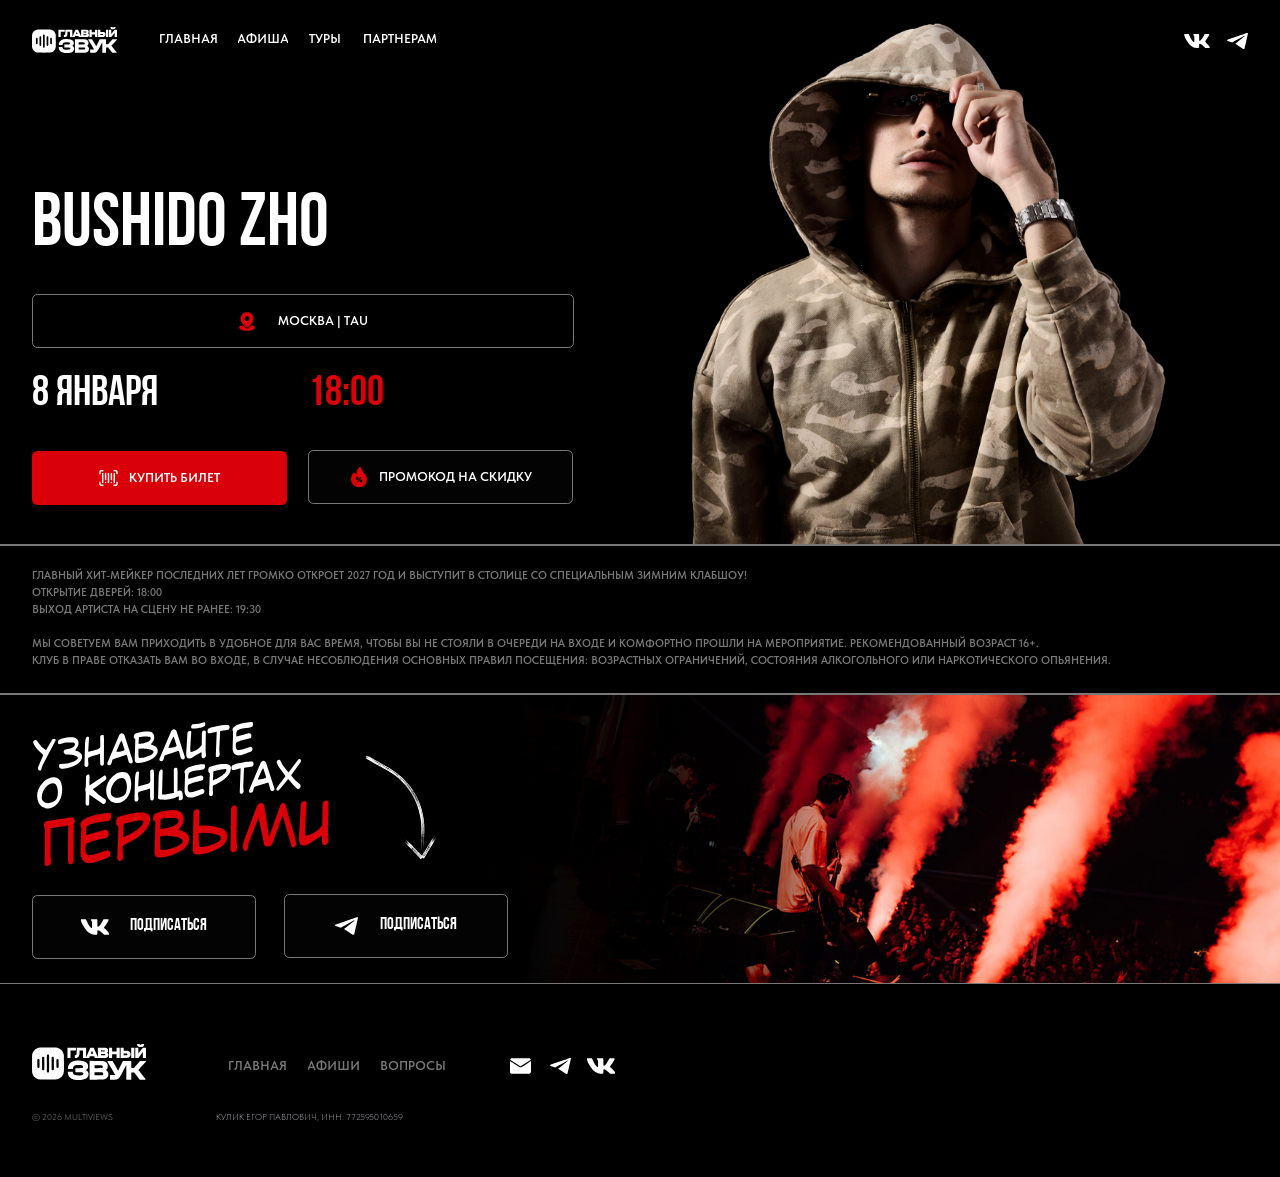
==== commit afe18de9: "Footer: nav по центру, соцсети справа, копирайт MULTIVIEWS 2026" ====
--- a/index.html
+++ b/index.html
@@ -53,10 +53,10 @@
 /> </div> </div> <div class='t396__elem tn-elem tn-elem__32210627011780585701690000002' data-elem-id='1780585701690000002' data-elem-type='button' data-field-top-value="299" data-field-left-value="366" data-field-height-value="80" data-field-width-value="300" data-field-axisy-value="top" data-field-axisx-value="left" data-field-container-value="grid" data-field-topunits-value="px" data-field-leftunits-value="px" data-field-heightunits-value="px" data-field-widthunits-value="px" data-field-textfit-value="fixedsize" data-field-widthmode-value="fixed" data-field-heightmode-value="fixed" data-field-fontsize-value="20" data-field-top-res-320-value="343" data-field-left-res-320-value="20" data-field-height-res-320-value="46" data-field-width-res-320-value="280" data-field-widthmode-res-320-value="fixed" data-field-heightmode-res-320-value="fixed" data-field-fontsize-res-320-value="12" data-field-top-res-1200-value="188" data-field-left-res-1200-value="266" data-field-height-res-1200-value="60" data-field-width-res-1200-value="210" data-field-widthmode-res-1200-value="fixed" data-field-heightmode-res-1200-value="fixed" data-field-fontsize-res-1200-value="16"> <a class='tn-atom' href="https://t.me/mainsound1" target="_blank"> <div class='tn-atom__button-content'> <span class='tn-atom__button-icon tn-atom__button-icon-no-hover '></span> <span class="tn-atom__button-text">ПОДПИСАТЬСЯ</span> </div> <span class="tn-atom__button-border"></span> </a> </div> <div class='t396__elem tn-elem tn-elem__32210627011780585701690000001' data-elem-id='1780585701690000001' data-elem-type='button' data-field-top-value="300" data-field-left-value="40" data-field-height-value="80" data-field-width-value="300" data-field-axisy-value="top" data-field-axisx-value="left" data-field-container-value="grid" data-field-topunits-value="px" data-field-leftunits-value="px" data-field-heightunits-value="px" data-field-widthunits-value="px" data-field-textfit-value="fixedsize" data-field-widthmode-value="fixed" data-field-heightmode-value="fixed" data-field-fontsize-value="20" data-field-top-res-320-value="281" data-field-left-res-320-value="20" data-field-height-res-320-value="46" data-field-width-res-320-value="280" data-field-widthmode-res-320-value="fixed" data-field-heightmode-res-320-value="fixed" data-field-fontsize-res-320-value="12" data-field-top-res-1200-value="189" data-field-left-res-1200-value="30" data-field-height-res-1200-value="60" data-field-width-res-1200-value="210" data-field-widthmode-res-1200-value="fixed" data-field-heightmode-res-1200-value="fixed" data-field-fontsize-res-1200-value="16"> <a class='tn-atom' href="https://vk.com/ma1nsound" target="_blank"> <div class='tn-atom__button-content'> <span class='tn-atom__button-icon tn-atom__button-icon-no-hover '></span> <span class="tn-atom__button-text">ПОДПИСАТЬСЯ</span> </div> <span class="tn-atom__button-border"></span> </a> </div> <div class='t396__elem tn-elem tn-elem__32210627011780757326629' data-elem-id='1780757326629' data-elem-type='image' data-field-top-value="80" data-field-left-value="528" data-field-height-value="170" data-field-width-value="75" data-field-axisy-value="top" data-field-axisx-value="left" data-field-container-value="grid" data-field-topunits-value="px" data-field-leftunits-value="px" data-field-heightunits-value="px" data-field-widthunits-value="px" data-field-imagefit-value="auto" data-field-filewidth-value="75" data-field-fileheight-value="170" data-field-heightmode-value="hug" data-field-top-res-320-value="47" data-field-left-res-320-value="230" data-field-height-res-320-value="79" data-field-width-res-320-value="35" data-field-top-res-1200-value="52" data-field-left-res-1200-value="354" data-field-height-res-1200-value="107" data-field-width-res-1200-value="47"> <div class='tn-atom'> <img class='tn-atom__img t-img' data-original='assets/Arrow_2_Stroke-84c48c2640.svg'
 src='assets/Arrow_2_Stroke-84c48c2640.svg'
 alt='' imgfield='tn_img_1780757326629'
-/> </div> </div> </div> </div> <script>t_onFuncLoad('t396_initialScale',function() {t396_initialScale('3221062701');});t_onReady(function() {t_onFuncLoad('t396_init',function() {t396_init('3221062701');});});</script> <style class="t396__btn-iconanimation-keyframes"></style> <!-- /T396 --> </div> <!--footer--> <footer id="t-footer" class="t-records" data-hook="blocks-collection-content-node" data-tilda-project-id="8555416" data-tilda-page-id="44198307" data-tilda-page-alias="footer" data-tilda-formskey="f596087e4aad82b8ef86775ac8555416" data-tilda-cookie="no" data-tilda-lazy="yes" data-tilda-root-zone="com" data-tilda-project-headcode="yes" data-tilda-project-country="RU"> <div id="rec2350561231" class="r t-rec" style=" " data-animationappear="off" data-record-type="396"> <!-- T396 --> <style>#rec2350561231 .t396__artboard{height:260px;background-color:#000000;}#rec2350561231 .t396__filter{height:260px;}#rec2350561231 .t396__carrier{height:260px;background-position:center center;background-attachment:scroll;background-size:cover;background-repeat:no-repeat;}@media screen and (max-width:1919px){#rec2350561231 .t396__artboard,#rec2350561231 .t396__filter,#rec2350561231 .t396__carrier{height:182px;}#rec2350561231 .t396__filter{}#rec2350561231 .t396__carrier{background-attachment:scroll;}}@media screen and (max-width:1199px){#rec2350561231 .t396__artboard,#rec2350561231 .t396__filter,#rec2350561231 .t396__carrier{height:503px;}#rec2350561231 .t396__filter{}#rec2350561231 .t396__carrier{background-attachment:scroll;}}}}#rec2350561231 .tn-elem[data-elem-id="1780589181600000002"]{color:#9999a1;text-align:left;z-index:3;top:180px;left:calc(50% - 960px + 40px);width:320px;height:auto;}#rec2350561231 .tn-elem[data-elem-id="1780589181600000002"] .tn-atom{vertical-align:middle;color:#9999a1;font-size:12px;font-family:var(--t-headline-font,Arial);line-height:1.55;font-weight:300;text-transform:uppercase;background-position:center center;border-width:var(--t396-borderwidth,0);border-style:var(--t396-borderstyle,solid);border-color:var(--t396-bordercolor,transparent);transition:background-color var(--t396-speedhover,0s) ease-in-out,color var(--t396-speedhover,0s) ease-in-out,border-color var(--t396-speedhover,0s) ease-in-out,box-shadow var(--t396-shadowshoverspeed,0.2s) ease-in-out;--t396-shadow-text-opacity:100%;text-shadow:var(--t396-shadow-text-x,0px) var(--t396-shadow-text-y,0px) var(--t396-shadow-text-blur,0px) rgba(var(--t396-shadow-text-color),var(--t396-shadow-text-opacity,100%));}@media screen and (max-width:1919px){#rec2350561231 .tn-elem[data-elem-id="1780589181600000002"]{display:table;top:140px;left:calc(50% - 600px + 30px);width:260px;height:auto;text-align:left;}#rec2350561231 .tn-elem[data-elem-id="1780589181600000002"] .tn-atom{vertical-align:middle;white-space:normal;font-size:8px;background-size:cover;}}@media screen and (max-width:1199px){#rec2350561231 .tn-elem[data-elem-id="1780589181600000002"]{display:table;top:146px;left:calc(50% - 160px + 20px);width:260px;height:auto;text-align:left;}#rec2350561231 .tn-elem[data-elem-id="1780589181600000002"] .tn-atom{white-space:normal;background-size:cover;}}#rec2350561231 .tn-elem[data-elem-id="1780582064801000001"]{color:#ffffff;text-align:center;z-index:3;top:85px;left:calc(50% - 960px + 958px);width:32px;height:32px;}#rec2350561231 .tn-elem[data-elem-id="1780582064801000001"] .tn-atom{color:#ffffff;font-size:20px;font-family:var(--t-text-font,Arial);line-height:1.55;font-weight:600;border-radius:0px 0px 0px 0px;background-position:center center;--t396-borderwidth:0px;--t396-speedhover:0.2s;transition:background-color var(--t396-speedhover,0s) ease-in-out,color var(--t396-speedhover,0s) ease-in-out,border-color var(--t396-speedhover,0s) ease-in-out,box-shadow var(--t396-shadowshoverspeed,0.2s) ease-in-out;-webkit-box-pack:center;-ms-flex-pack:center;justify-content:center;}#rec2350561231 .tn-elem[data-elem-id="1780582064801000001"] .tn-atom::after{display:none;}#rec2350561231 .tn-elem[data-elem-id="1780582064801000001"] .tn-atom .tn-atom__button-icon{position:relative;width:32px;height:32px;order:1;--icon:url('[data-uri]');--icon-hover:url('[data-uri]');}#rec2350561231 .tn-elem[data-elem-id="1780582064801000001"] .tn-atom .tn-atom__button-content{column-gap:0px;padding:0px 0px 0px 0px;}#rec2350561231 .tn-elem[data-elem-id="1780582064801000001"] .tn-atom .tn-atom__button-text{transition:color var(--t396-speedhover,0s) ease-in-out;color:#ffffff;}#rec2350561231 .tn-elem[data-elem-id="1780582064801000001"] .tn-atom .tn-atom__button-border::before{display:none;}#rec2350561231 .tn-elem[data-elem-id="1780582064801000001"] .tn-atom .tn-atom__button-border::after{display:none;}@media (hover),(min-width:0\0){#rec2350561231 .tn-elem[data-elem-id="1780582064801000001"] .tn-atom:hover::after{opacity:0;}#rec2350561231 .tn-elem[data-elem-id="1780582064801000001"] .tn-atom:hover{animation-name:none;}}@media screen and (max-width:1919px){#rec2350561231 .tn-elem[data-elem-id="1780582064801000001"]{display:block;top:65px;left:calc(50% - 600px + 548px);width:31px;height:26px;border-radius:0px 0px 0px 0px;}#rec2350561231 .tn-elem[data-elem-id="1780582064801000001"] .tn-atom{white-space:normal;background-size:cover;border-radius:0px 0px 0px 0px;}#rec2350561231 .tn-elem[data-elem-id="1780582064801000001"] .tn-atom::after{display:none;}#rec2350561231 .tn-elem[data-elem-id="1780582064801000001"] .tn-atom .tn-atom__button-icon{height:26px;width:26px;}#rec2350561231 .tn-elem[data-elem-id="1780582064801000001"] .tn-atom .tn-atom__button-text{overflow:visible;}#rec2350561231 .tn-elem[data-elem-id="1780582064801000001"] .tn-atom .tn-atom__button-border::before{display:none;}#rec2350561231 .tn-elem[data-elem-id="1780582064801000001"] .tn-atom .tn-atom__button-border::after{display:none;}@media (hover),(min-width:0\0){#rec2350561231 .tn-elem[data-elem-id="1780582064801000001"] .tn-atom:hover::after{opacity:0;}#rec2350561231 .tn-elem[data-elem-id="1780582064801000001"] .tn-atom:hover{animation-name:none;}}}@media screen and (max-width:1199px){#rec2350561231 .tn-elem[data-elem-id="1780582064801000001"]{display:block;top:83px;left:calc(50% - 160px + 187px);width:px;}#rec2350561231 .tn-elem[data-elem-id="1780582064801000001"] .tn-atom{white-space:normal;background-size:cover;}#rec2350561231 .tn-elem[data-elem-id="1780582064801000001"] .tn-atom::after{display:none;}#rec2350561231 .tn-elem[data-elem-id="1780582064801000001"] .tn-atom .tn-atom__button-text{overflow:visible;}#rec2350561231 .tn-elem[data-elem-id="1780582064801000001"] .tn-atom .tn-atom__button-border::before{display:none;}#rec2350561231 .tn-elem[data-elem-id="1780582064801000001"] .tn-atom .tn-atom__button-border::after{display:none;}@media (hover),(min-width:0\0){#rec2350561231 .tn-elem[data-elem-id="1780582064801000001"] .tn-atom:hover::after{opacity:0;}#rec2350561231 .tn-elem[data-elem-id="1780582064801000001"] .tn-atom:hover{animation-name:none;}}}#rec2350561231 .tn-elem[data-elem-id="1780582134153000003"]{color:#ffffff;text-align:center;z-index:3;top:85px;left:calc(50% - 960px + 885px);width:32px;height:32px;}#rec2350561231 .tn-elem[data-elem-id="1780582134153000003"] .tn-atom{color:#ffffff;font-size:20px;font-family:var(--t-text-font,Arial);line-height:1.55;font-weight:600;border-radius:0px 0px 0px 0px;background-position:center center;--t396-borderwidth:0px;--t396-speedhover:0.2s;transition:background-color var(--t396-speedhover,0s) ease-in-out,color var(--t396-speedhover,0s) ease-in-out,border-color var(--t396-speedhover,0s) ease-in-out,box-shadow var(--t396-shadowshoverspeed,0.2s) ease-in-out;-webkit-box-pack:center;-ms-flex-pack:center;justify-content:center;}#rec2350561231 .tn-elem[data-elem-id="1780582134153000003"] .tn-atom::after{display:none;}#rec2350561231 .tn-elem[data-elem-id="1780582134153000003"] .tn-atom .tn-atom__button-icon{position:relative;width:23px;height:23px;order:1;--icon:url('[data-uri]');--icon-hover:url('[data-uri]');}#rec2350561231 .tn-elem[data-elem-id="1780582134153000003"] .tn-atom .tn-atom__button-content{column-gap:0px;padding:0px 0px 0px 0px;}#rec2350561231 .tn-elem[data-elem-id="1780582134153000003"] .tn-atom .tn-atom__button-text{transition:color var(--t396-speedhover,0s) ease-in-out;color:#ffffff;}#rec2350561231 .tn-elem[data-elem-id="1780582134153000003"] .tn-atom .tn-atom__button-border::before{display:none;}#rec2350561231 .tn-elem[data-elem-id="1780582134153000003"] .tn-atom .tn-atom__button-border::after{display:none;}@media (hover),(min-width:0\0){#rec2350561231 .tn-elem[data-elem-id="1780582134153000003"] .tn-atom:hover::after{opacity:0;}#rec2350561231 .tn-elem[data-elem-id="1780582134153000003"] .tn-atom:hover{animation-name:none;}}@media screen and (max-width:1919px){#rec2350561231 .tn-elem[data-elem-id="1780582134153000003"]{display:block;top:66px;left:calc(50% - 600px + 476px);width:24px;height:24px;border-radius:0px 0px 0px 0px;}#rec2350561231 .tn-elem[data-elem-id="1780582134153000003"] .tn-atom{white-space:normal;background-size:cover;border-radius:0px 0px 0px 0px;-webkit-transform:rotate(0deg);-moz-transform:rotate(0deg);transform:rotate(0deg);}#rec2350561231 .tn-elem[data-elem-id="1780582134153000003"] .tn-atom::after{display:none;}#rec2350561231 .tn-elem[data-elem-id="1780582134153000003"] .tn-atom .tn-atom__button-icon{height:20px;width:20px;}#rec2350561231 .tn-elem[data-elem-id="1780582134153000003"] .tn-atom .tn-atom__button-text{overflow:visible;}#rec2350561231 .tn-elem[data-elem-id="1780582134153000003"] .tn-atom .tn-atom__button-border::before{display:none;}#rec2350561231 .tn-elem[data-elem-id="1780582134153000003"] .tn-atom .tn-atom__button-border::after{display:none;}@media (hover),(min-width:0\0){#rec2350561231 .tn-elem[data-elem-id="1780582134153000003"] .tn-atom:hover::after{opacity:0;}#rec2350561231 .tn-elem[data-elem-id="1780582134153000003"] .tn-atom:hover{animation-name:none;}}}@media screen and (max-width:1199px){#rec2350561231 .tn-elem[data-elem-id="1780582134153000003"]{display:block;top:84px;left:calc(50% - 160px + 237px);width:px;}#rec2350561231 .tn-elem[data-elem-id="1780582134153000003"] .tn-atom{white-space:normal;background-size:cover;}#rec2350561231 .tn-elem[data-elem-id="1780582134153000003"] .tn-atom::after{display:none;}#rec2350561231 .tn-elem[data-elem-id="1780582134153000003"] .tn-atom .tn-atom__button-text{overflow:visible;}#rec2350561231 .tn-elem[data-elem-id="1780582134153000003"] .tn-atom .tn-atom__button-border::before{display:none;}#rec2350561231 .tn-elem[data-elem-id="1780582134153000003"] .tn-atom .tn-atom__button-border::after{display:none;}@media (hover),(min-width:0\0){#rec2350561231 .tn-elem[data-elem-id="1780582134153000003"] .tn-atom:hover::after{opacity:0;}#rec2350561231 .tn-elem[data-elem-id="1780582134153000003"] .tn-atom:hover{animation-name:none;}}}#rec2350561231 .tn-elem[data-elem-id="1780582064801000002"]{color:#ffffff;text-align:center;z-index:3;top:87px;left:calc(50% - 960px + 1030px);width:26px;height:26px;}#rec2350561231 .tn-elem[data-elem-id="1780582064801000002"] .tn-atom{color:#ffffff;font-size:20px;font-family:var(--t-text-font,Arial);line-height:1.55;font-weight:600;border-radius:0px 0px 0px 0px;background-position:center center;--t396-borderwidth:0px;--t396-speedhover:0.2s;transition:background-color var(--t396-speedhover,0s) ease-in-out,color var(--t396-speedhover,0s) ease-in-out,border-color var(--t396-speedhover,0s) ease-in-out,box-shadow var(--t396-shadowshoverspeed,0.2s) ease-in-out;-webkit-box-pack:center;-ms-flex-pack:center;justify-content:center;}#rec2350561231 .tn-elem[data-elem-id="1780582064801000002"] .tn-atom::after{display:none;}#rec2350561231 .tn-elem[data-elem-id="1780582064801000002"] .tn-atom .tn-atom__button-icon{position:relative;width:26px;height:26px;order:1;--icon:url('[data-uri]');--icon-hover:url('[data-uri]');}#rec2350561231 .tn-elem[data-elem-id="1780582064801000002"] .tn-atom .tn-atom__button-content{column-gap:0px;padding:0px 0px 0px 0px;}#rec2350561231 .tn-elem[data-elem-id="1780582064801000002"] .tn-atom .tn-atom__button-text{transition:color var(--t396-speedhover,0s) ease-in-out;color:#ffffff;}#rec2350561231 .tn-elem[data-elem-id="1780582064801000002"] .tn-atom .tn-atom__button-border::before{display:none;}#rec2350561231 .tn-elem[data-elem-id="1780582064801000002"] .tn-atom .tn-atom__button-border::after{display:none;}@media (hover),(min-width:0\0){#rec2350561231 .tn-elem[data-elem-id="1780582064801000002"] .tn-atom:hover::after{opacity:0;}#rec2350561231 .tn-elem[data-elem-id="1780582064801000002"] .tn-atom:hover{animation-name:none;}}@media screen and (max-width:1919px){#rec2350561231 .tn-elem[data-elem-id="1780582064801000002"]{display:block;top:68px;left:calc(50% - 600px + 515px);width:20px;height:20px;border-radius:0px 0px 0px 0px;}#rec2350561231 .tn-elem[data-elem-id="1780582064801000002"] .tn-atom{white-space:normal;background-size:cover;border-radius:0px 0px 0px 0px;}#rec2350561231 .tn-elem[data-elem-id="1780582064801000002"] .tn-atom::after{display:none;}#rec2350561231 .tn-elem[data-elem-id="1780582064801000002"] .tn-atom .tn-atom__button-icon{height:20px;width:20px;}#rec2350561231 .tn-elem[data-elem-id="1780582064801000002"] .tn-atom .tn-atom__button-text{overflow:visible;}#rec2350561231 .tn-elem[data-elem-id="1780582064801000002"] .tn-atom .tn-atom__button-border::before{display:none;}#rec2350561231 .tn-elem[data-elem-id="1780582064801000002"] .tn-atom .tn-atom__button-border::after{display:none;}@media (hover),(min-width:0\0){#rec2350561231 .tn-elem[data-elem-id="1780582064801000002"] .tn-atom:hover::after{opacity:0;}#rec2350561231 .tn-elem[data-elem-id="1780582064801000002"] .tn-atom:hover{animation-name:none;}}}@media screen and (max-width:1199px){#rec2350561231 .tn-elem[data-elem-id="1780582064801000002"]{display:block;top:86px;left:calc(50% - 160px + 280px);width:px;}#rec2350561231 .tn-elem[data-elem-id="1780582064801000002"] .tn-atom{white-space:normal;background-size:cover;}#rec2350561231 .tn-elem[data-elem-id="1780582064801000002"] .tn-atom::after{display:none;}#rec2350561231 .tn-elem[data-elem-id="1780582064801000002"] .tn-atom .tn-atom__button-text{overflow:visible;}#rec2350561231 .tn-elem[data-elem-id="1780582064801000002"] .tn-atom .tn-atom__button-border::before{display:none;}#rec2350561231 .tn-elem[data-elem-id="1780582064801000002"] .tn-atom .tn-atom__button-border::after{display:none;}@media (hover),(min-width:0\0){#rec2350561231 .tn-elem[data-elem-id="1780582064801000002"] .tn-atom:hover::after{opacity:0;}#rec2350561231 .tn-elem[data-elem-id="1780582064801000002"] .tn-atom:hover{animation-name:none;}}}#rec2350561231 .tn-elem[data-elem-id="1780577856836000001"]{z-index:3;top:0px;left:calc(50% - 960px + 0px);width:1920px;height:2px;}#rec2350561231 .tn-elem[data-elem-id="1780577856836000001"] .tn-atom{border-radius:0px 0px 0px 0px;background-color:#787878;background-position:center center;border-width:var(--t396-borderwidth,0);border-style:var(--t396-borderstyle,solid);border-color:var(--t396-bordercolor,transparent);transition:background-color var(--t396-speedhover,0s) ease-in-out,color var(--t396-speedhover,0s) ease-in-out,border-color var(--t396-speedhover,0s) ease-in-out,box-shadow var(--t396-shadowshoverspeed,0.2s) ease-in-out;}@media screen and (max-width:1919px){#rec2350561231 .tn-elem[data-elem-id="1780577856836000001"]{display:table;top:0px;left:calc(50% - 600px + 0px);width:1200px;height:1px;}}@media screen and (max-width:1199px){#rec2350561231 .tn-elem[data-elem-id="1780577856836000001"]{display:table;top:0px;left:calc(50% - 160px + 0px);width:320px;height:2px;}}#rec2350561231 .tn-elem[data-elem-id="1780581675244000001"]{z-index:3;top:73px;left:calc(50% - 960px + 40px);width:179px;height:auto;}#rec2350561231 .tn-elem[data-elem-id="1780581675244000001"] .tn-atom{border-radius:0px 0px 0px 0px;background-position:center center;border-width:var(--t396-borderwidth,0);border-style:var(--t396-borderstyle,solid);border-color:var(--t396-bordercolor,transparent);transition:background-color var(--t396-speedhover,0s) ease-in-out,color var(--t396-speedhover,0s) ease-in-out,border-color var(--t396-speedhover,0s) ease-in-out,box-shadow var(--t396-shadowshoverspeed,0.2s) ease-in-out;}#rec2350561231 .tn-elem[data-elem-id="1780581675244000001"] .tn-atom__img{border-radius:0px 0px 0px 0px;object-position:center center;}@media screen and (max-width:1919px){#rec2350561231 .tn-elem[data-elem-id="1780581675244000001"]{display:table;top:57px;left:calc(50% - 600px + 30px);width:107px;height:auto;}}@media screen and (max-width:1199px){#rec2350561231 .tn-elem[data-elem-id="1780581675244000001"]{display:table;top:80px;left:calc(50% - 160px + 20px);height:auto;}}#rec2350561231 .tn-elem[data-elem-id="1780581675244000002"]{color:#787878;text-align:center;z-index:3;top:90px;left:calc(50% - 960px + 383px);width:88px;height:23px;}#rec2350561231 .tn-elem[data-elem-id="1780581675244000002"] .tn-atom{color:#787878;font-size:20px;font-family:var(--t-headline-font,Arial);line-height:1.15;font-weight:600;border-radius:0px 0px 0px 0px;background-position:center center;--t396-speedhover:0.2s;transition:background-color var(--t396-speedhover,0s) ease-in-out,color var(--t396-speedhover,0s) ease-in-out,border-color var(--t396-speedhover,0s) ease-in-out,box-shadow var(--t396-shadowshoverspeed,0.2s) ease-in-out;-webkit-box-pack:center;-ms-flex-pack:center;justify-content:center;}#rec2350561231 .tn-elem[data-elem-id="1780581675244000002"] .tn-atom::after{display:none;}#rec2350561231 .tn-elem[data-elem-id="1780581675244000002"] .tn-atom .tn-atom__button-content{column-gap:10px;padding:0px 0px 0px 0px;}#rec2350561231 .tn-elem[data-elem-id="1780581675244000002"] .tn-atom .tn-atom__button-text{transition:color var(--t396-speedhover,0s) ease-in-out;color:#787878;}#rec2350561231 .tn-elem[data-elem-id="1780581675244000002"] .tn-atom .tn-atom__button-border::before{display:none;}#rec2350561231 .tn-elem[data-elem-id="1780581675244000002"] .tn-atom .tn-atom__button-border::after{display:none;}@media (hover),(min-width:0\0){#rec2350561231 .tn-elem[data-elem-id="1780581675244000002"] .tn-atom:hover::after{opacity:0;}#rec2350561231 .tn-elem[data-elem-id="1780581675244000002"] .tn-atom:hover{animation-name:none;}}@media (hover),(min-width:0\0){#rec2350561231 .tn-elem[data-elem-id="1780581675244000002"] .tn-atom:hover{color:#ffffff;}#rec2350561231 .tn-elem[data-elem-id="1780581675244000002"] .tn-atom:hover .tn-atom__button-text{color:#ffffff;}}@media screen and (max-width:1919px){#rec2350561231 .tn-elem[data-elem-id="1780581675244000002"]{display:block;top:68px;left:calc(50% - 600px + 213px);width:56px;height:20px;}#rec2350561231 .tn-elem[data-elem-id="1780581675244000002"] .tn-atom{white-space:normal;font-size:12px;background-size:cover;}#rec2350561231 .tn-elem[data-elem-id="1780581675244000002"] .tn-atom::after{display:none;}#rec2350561231 .tn-elem[data-elem-id="1780581675244000002"] .tn-atom .tn-atom__button-text{overflow:visible;}#rec2350561231 .tn-elem[data-elem-id="1780581675244000002"] .tn-atom .tn-atom__button-border::before{display:none;}#rec2350561231 .tn-elem[data-elem-id="1780581675244000002"] .tn-atom .tn-atom__button-border::after{display:none;}@media (hover),(min-width:0\0){#rec2350561231 .tn-elem[data-elem-id="1780581675244000002"] .tn-atom:hover::after{opacity:0;}#rec2350561231 .tn-elem[data-elem-id="1780581675244000002"] .tn-atom:hover{animation-name:none;}}}@media screen and (max-width:1199px){#rec2350561231 .tn-elem[data-elem-id="1780581675244000002"]{display:block;top:-244px;left:calc(50% - 160px + 212px);width:56px;height:14px;}#rec2350561231 .tn-elem[data-elem-id="1780581675244000002"] .tn-atom{white-space:normal;background-size:cover;}#rec2350561231 .tn-elem[data-elem-id="1780581675244000002"] .tn-atom::after{display:none;}#rec2350561231 .tn-elem[data-elem-id="1780581675244000002"] .tn-atom .tn-atom__button-text{overflow:visible;}#rec2350561231 .tn-elem[data-elem-id="1780581675244000002"] .tn-atom .tn-atom__button-border::before{display:none;}#rec2350561231 .tn-elem[data-elem-id="1780581675244000002"] .tn-atom .tn-atom__button-border::after{display:none;}@media (hover),(min-width:0\0){#rec2350561231 .tn-elem[data-elem-id="1780581675244000002"] .tn-atom:hover::after{opacity:0;}#rec2350561231 .tn-elem[data-elem-id="1780581675244000002"] .tn-atom:hover{animation-name:none;}}}#rec2350561231 .tn-elem[data-elem-id="1780581675244000003"]{color:#787878;text-align:center;z-index:3;top:89px;left:calc(50% - 960px + 511px);width:80px;height:23px;}#rec2350561231 .tn-elem[data-elem-id="1780581675244000003"] .tn-atom{color:#787878;font-size:20px;font-family:var(--t-headline-font,Arial);line-height:1.15;font-weight:600;border-radius:0px 0px 0px 0px;background-position:center center;--t396-speedhover:0.2s;transition:background-color var(--t396-speedhover,0s) ease-in-out,color var(--t396-speedhover,0s) ease-in-out,border-color var(--t396-speedhover,0s) ease-in-out,box-shadow var(--t396-shadowshoverspeed,0.2s) ease-in-out;-webkit-box-pack:center;-ms-flex-pack:center;justify-content:center;}#rec2350561231 .tn-elem[data-elem-id="1780581675244000003"] .tn-atom::after{display:none;}#rec2350561231 .tn-elem[data-elem-id="1780581675244000003"] .tn-atom .tn-atom__button-content{column-gap:10px;padding:0px 0px 0px 0px;}#rec2350561231 .tn-elem[data-elem-id="1780581675244000003"] .tn-atom .tn-atom__button-text{transition:color var(--t396-speedhover,0s) ease-in-out;color:#787878;}#rec2350561231 .tn-elem[data-elem-id="1780581675244000003"] .tn-atom .tn-atom__button-border::before{display:none;}#rec2350561231 .tn-elem[data-elem-id="1780581675244000003"] .tn-atom .tn-atom__button-border::after{display:none;}@media (hover),(min-width:0\0){#rec2350561231 .tn-elem[data-elem-id="1780581675244000003"] .tn-atom:hover::after{opacity:0;}#rec2350561231 .tn-elem[data-elem-id="1780581675244000003"] .tn-atom:hover{animation-name:none;}}@media (hover),(min-width:0\0){#rec2350561231 .tn-elem[data-elem-id="1780581675244000003"] .tn-atom:hover{color:#ffffff;}#rec2350561231 .tn-elem[data-elem-id="1780581675244000003"] .tn-atom:hover .tn-atom__button-text{color:#ffffff;}}@media screen and (max-width:1919px){#rec2350561231 .tn-elem[data-elem-id="1780581675244000003"]{display:block;top:67px;left:calc(50% - 600px + 289px);width:48px;}#rec2350561231 .tn-elem[data-elem-id="1780581675244000003"] .tn-atom{white-space:normal;font-size:12px;background-size:cover;}#rec2350561231 .tn-elem[data-elem-id="1780581675244000003"] .tn-atom::after{display:none;}#rec2350561231 .tn-elem[data-elem-id="1780581675244000003"] .tn-atom .tn-atom__button-text{overflow:visible;}#rec2350561231 .tn-elem[data-elem-id="1780581675244000003"] .tn-atom .tn-atom__button-border::before{display:none;}#rec2350561231 .tn-elem[data-elem-id="1780581675244000003"] .tn-atom .tn-atom__button-border::after{display:none;}@media (hover),(min-width:0\0){#rec2350561231 .tn-elem[data-elem-id="1780581675244000003"] .tn-atom:hover::after{opacity:0;}#rec2350561231 .tn-elem[data-elem-id="1780581675244000003"] .tn-atom:hover{animation-name:none;}}}@media screen and (max-width:1199px){#rec2350561231 .tn-elem[data-elem-id="1780581675244000003"]{display:block;top:-223px;left:calc(50% - 160px + 212px);width:48px;height:14px;}#rec2350561231 .tn-elem[data-elem-id="1780581675244000003"] .tn-atom{white-space:normal;background-size:cover;}#rec2350561231 .tn-elem[data-elem-id="1780581675244000003"] .tn-atom::after{display:none;}#rec2350561231 .tn-elem[data-elem-id="1780581675244000003"] .tn-atom .tn-atom__button-text{overflow:visible;}#rec2350561231 .tn-elem[data-elem-id="1780581675244000003"] .tn-atom .tn-atom__button-border::before{display:none;}#rec2350561231 .tn-elem[data-elem-id="1780581675244000003"] .tn-atom .tn-atom__button-border::after{display:none;}@media (hover),(min-width:0\0){#rec2350561231 .tn-elem[data-elem-id="1780581675244000003"] .tn-atom:hover::after{opacity:0;}#rec2350561231 .tn-elem[data-elem-id="1780581675244000003"] .tn-atom:hover{animation-name:none;}}}#rec2350561231 .tn-elem[data-elem-id="1780581675244000004"]{color:#787878;text-align:center;z-index:3;top:89px;left:calc(50% - 960px + 631px);width:100px;height:23px;}#rec2350561231 .tn-elem[data-elem-id="1780581675244000004"] .tn-atom{color:#787878;font-size:20px;font-family:var(--t-headline-font,Arial);line-height:1.15;font-weight:600;border-radius:0px 0px 0px 0px;background-position:center center;--t396-speedhover:0.2s;transition:background-color var(--t396-speedhover,0s) ease-in-out,color var(--t396-speedhover,0s) ease-in-out,border-color var(--t396-speedhover,0s) ease-in-out,box-shadow var(--t396-shadowshoverspeed,0.2s) ease-in-out;-webkit-box-pack:center;-ms-flex-pack:center;justify-content:center;}#rec2350561231 .tn-elem[data-elem-id="1780581675244000004"] .tn-atom::after{display:none;}#rec2350561231 .tn-elem[data-elem-id="1780581675244000004"] .tn-atom .tn-atom__button-content{column-gap:10px;padding:0px 0px 0px 0px;}#rec2350561231 .tn-elem[data-elem-id="1780581675244000004"] .tn-atom .tn-atom__button-text{transition:color var(--t396-speedhover,0s) ease-in-out;color:#787878;}#rec2350561231 .tn-elem[data-elem-id="1780581675244000004"] .tn-atom .tn-atom__button-border::before{display:none;}#rec2350561231 .tn-elem[data-elem-id="1780581675244000004"] .tn-atom .tn-atom__button-border::after{display:none;}@media (hover),(min-width:0\0){#rec2350561231 .tn-elem[data-elem-id="1780581675244000004"] .tn-atom:hover::after{opacity:0;}#rec2350561231 .tn-elem[data-elem-id="1780581675244000004"] .tn-atom:hover{animation-name:none;}}@media (hover),(min-width:0\0){#rec2350561231 .tn-elem[data-elem-id="1780581675244000004"] .tn-atom:hover{color:#ffffff;}#rec2350561231 .tn-elem[data-elem-id="1780581675244000004"] .tn-atom:hover .tn-atom__button-text{color:#ffffff;}}@media screen and (max-width:1919px){#rec2350561231 .tn-elem[data-elem-id="1780581675244000004"]{display:block;top:67px;left:calc(50% - 600px + 357px);width:61px;}#rec2350561231 .tn-elem[data-elem-id="1780581675244000004"] .tn-atom{white-space:normal;font-size:12px;background-size:cover;}#rec2350561231 .tn-elem[data-elem-id="1780581675244000004"] .tn-atom::after{display:none;}#rec2350561231 .tn-elem[data-elem-id="1780581675244000004"] .tn-atom .tn-atom__button-text{overflow:visible;}#rec2350561231 .tn-elem[data-elem-id="1780581675244000004"] .tn-atom .tn-atom__button-border::before{display:none;}#rec2350561231 .tn-elem[data-elem-id="1780581675244000004"] .tn-atom .tn-atom__button-border::after{display:none;}@media (hover),(min-width:0\0){#rec2350561231 .tn-elem[data-elem-id="1780581675244000004"] .tn-atom:hover::after{opacity:0;}#rec2350561231 .tn-elem[data-elem-id="1780581675244000004"] .tn-atom:hover{animation-name:none;}}}@media screen and (max-width:1199px){#rec2350561231 .tn-elem[data-elem-id="1780581675244000004"]{display:block;top:-179px;left:calc(50% - 160px + 212px);width:61px;height:14px;}#rec2350561231 .tn-elem[data-elem-id="1780581675244000004"] .tn-atom{white-space:normal;background-size:cover;}#rec2350561231 .tn-elem[data-elem-id="1780581675244000004"] .tn-atom::after{display:none;}#rec2350561231 .tn-elem[data-elem-id="1780581675244000004"] .tn-atom .tn-atom__button-text{overflow:visible;}#rec2350561231 .tn-elem[data-elem-id="1780581675244000004"] .tn-atom .tn-atom__button-border::before{display:none;}#rec2350561231 .tn-elem[data-elem-id="1780581675244000004"] .tn-atom .tn-atom__button-border::after{display:none;}@media (hover),(min-width:0\0){#rec2350561231 .tn-elem[data-elem-id="1780581675244000004"] .tn-atom:hover::after{opacity:0;}#rec2350561231 .tn-elem[data-elem-id="1780581675244000004"] .tn-atom:hover{animation-name:none;}}}#rec2350561231 .tn-elem[data-elem-id="1780581675244000005"]{color:#787878;z-index:3;top:155px;left:calc(50% - 960px + 40px);width:217px;height:auto;}#rec2350561231 .tn-elem[data-elem-id="1780581675244000005"] .tn-atom{vertical-align:middle;color:#787878;font-size:16px;font-family:var(--t-headline-font,Arial);line-height:1.55;font-weight:300;background-position:center center;border-width:var(--t396-borderwidth,0);border-style:var(--t396-borderstyle,solid);border-color:var(--t396-bordercolor,transparent);transition:background-color var(--t396-speedhover,0s) ease-in-out,color var(--t396-speedhover,0s) ease-in-out,border-color var(--t396-speedhover,0s) ease-in-out,box-shadow var(--t396-shadowshoverspeed,0.2s) ease-in-out;--t396-shadow-text-opacity:100%;text-shadow:var(--t396-shadow-text-x,0px) var(--t396-shadow-text-y,0px) var(--t396-shadow-text-blur,0px) rgba(var(--t396-shadow-text-color),var(--t396-shadow-text-opacity,100%));}@media screen and (max-width:1919px){#rec2350561231 .tn-elem[data-elem-id="1780581675244000005"]{display:table;top:120px;left:calc(50% - 600px + 30px);width:118px;height:auto;}#rec2350561231 .tn-elem[data-elem-id="1780581675244000005"] .tn-atom{white-space:normal;font-size:8px;background-size:cover;}}@media screen and (max-width:1199px){#rec2350561231 .tn-elem[data-elem-id="1780581675244000005"]{display:table;top:124px;left:calc(50% - 160px + 20px);width:px;height:auto;}#rec2350561231 .tn-elem[data-elem-id="1780581675244000005"] .tn-atom{white-space:normal;font-size:10px;background-size:cover;}}}}</style> <div class='t396'> <div class="t396__artboard" data-artboard-recid="2350561231" data-artboard-screens="320,1200,1920" data-artboard-height="260" data-artboard-valign="center" data-artboard-upscale="window" data-artboard-height-res-320="503" data-artboard-height-res-1200="182"> <div class="t396__carrier" data-artboard-recid="2350561231"></div> <div class="t396__filter" data-artboard-recid="2350561231"></div>  <div class='t396__elem tn-elem tn-elem__23505612311780589181600000002' data-elem-id='1780589181600000002' data-elem-type='text' data-field-top-value="158" data-field-left-value="463" data-field-height-value="19" data-field-width-value="494" data-field-axisy-value="top" data-field-axisx-value="left" data-field-container-value="grid" data-field-topunits-value="px" data-field-leftunits-value="px" data-field-heightunits-value="px" data-field-widthunits-value="px" data-field-textfit-value="autoheight" data-field-fontsize-value="12" data-field-top-res-320-value="459" data-field-left-res-320-value="20" data-field-width-res-320-value="189" data-field-top-res-1200-value="120" data-field-left-res-1200-value="202" data-field-height-res-1200-value="12" data-field-width-res-1200-value="382" data-field-container-res-1200-value="grid" data-field-heightunits-res-1200-value="px" data-field-textfit-res-1200-value="autoheight" data-field-fontsize-res-1200-value="8"> <div class='tn-atom'field='tn_text_1780589181600000002'>Кулик Егор Павлович, ИНН: 772595010659</div> </div> <div class='t396__elem tn-elem tn-elem__23505612311780582064801000001' data-elem-id='1780582064801000001' data-elem-type='button' data-field-top-value="85" data-field-left-value="958" data-field-height-value="32" data-field-width-value="32" data-field-axisy-value="top" data-field-axisx-value="left" data-field-container-value="grid" data-field-topunits-value="px" data-field-leftunits-value="px" data-field-heightunits-value="px" data-field-widthunits-value="px" data-field-textfit-value="fixedsize" data-field-widthmode-value="fixed" data-field-heightmode-value="fixed" data-field-fontsize-value="20" data-field-top-res-320-value="83" data-field-left-res-320-value="187" data-field-top-res-1200-value="65" data-field-left-res-1200-value="548" data-field-height-res-1200-value="26" data-field-width-res-1200-value="31"> <a class='tn-atom' href="https://vk.com/ma1nsound" target="_blank"> <div class='tn-atom__button-content'> <span class='tn-atom__button-icon '></span> <span class="tn-atom__button-text"></span> </div> <span class="tn-atom__button-border"></span> </a> </div> <div class='t396__elem tn-elem tn-elem__23505612311780582134153000003' data-elem-id='1780582134153000003' data-elem-type='button' data-field-top-value="85" data-field-left-value="885" data-field-height-value="32" data-field-width-value="32" data-field-axisy-value="top" data-field-axisx-value="left" data-field-container-value="grid" data-field-topunits-value="px" data-field-leftunits-value="px" data-field-heightunits-value="px" data-field-widthunits-value="px" data-field-textfit-value="fixedsize" data-field-widthmode-value="fixed" data-field-heightmode-value="fixed" data-field-fontsize-value="20" data-field-top-res-320-value="84" data-field-left-res-320-value="237" data-field-top-res-1200-value="66" data-field-left-res-1200-value="476" data-field-height-res-1200-value="24" data-field-width-res-1200-value="24"> <a class='tn-atom' href="mailto:ma1nsound@yandex.ru" target="_blank"> <div class='tn-atom__button-content'> <span class='tn-atom__button-icon '></span> <span class="tn-atom__button-text"></span> </div> <span class="tn-atom__button-border"></span> </a> </div> <div class='t396__elem tn-elem tn-elem__23505612311780582064801000002' data-elem-id='1780582064801000002' data-elem-type='button' data-field-top-value="87" data-field-left-value="1030" data-field-height-value="26" data-field-width-value="26" data-field-axisy-value="top" data-field-axisx-value="left" data-field-container-value="grid" data-field-topunits-value="px" data-field-leftunits-value="px" data-field-heightunits-value="px" data-field-widthunits-value="px" data-field-textfit-value="fixedsize" data-field-widthmode-value="fixed" data-field-heightmode-value="fixed" data-field-fontsize-value="20" data-field-top-res-320-value="86" data-field-left-res-320-value="280" data-field-top-res-1200-value="68" data-field-left-res-1200-value="515" data-field-height-res-1200-value="20" data-field-width-res-1200-value="20"> <a class='tn-atom' href="https://t.me/mainsound1" target="_blank"> <div class='tn-atom__button-content'> <span class='tn-atom__button-icon '></span> <span class="tn-atom__button-text"></span> </div> <span class="tn-atom__button-border"></span> </a> </div> <div class='t396__elem tn-elem tn-elem__23505612311780577856836000001' data-elem-id='1780577856836000001' data-elem-type='shape' data-field-top-value="0" data-field-left-value="0" data-field-height-value="2" data-field-width-value="1920" data-field-axisy-value="top" data-field-axisx-value="left" data-field-container-value="grid" data-field-topunits-value="px" data-field-leftunits-value="px" data-field-heightunits-value="px" data-field-widthunits-value="px" data-field-widthmode-value="fixed" data-field-heightmode-value="fixed" data-field-top-res-320-value="0" data-field-left-res-320-value="0" data-field-height-res-320-value="2" data-field-width-res-320-value="320" data-field-container-res-320-value="grid" data-field-widthmode-res-320-value="fixed" data-field-top-res-1200-value="0" data-field-left-res-1200-value="0" data-field-height-res-1200-value="1" data-field-width-res-1200-value="1200" data-field-widthmode-res-1200-value="fixed"> <div class='tn-atom'> </div> </div> <div class='t396__elem tn-elem tn-elem__23505612311780581675244000001' data-elem-id='1780581675244000001' data-elem-type='image' data-field-top-value="73" data-field-left-value="40" data-field-height-value="57" data-field-width-value="179" data-field-axisy-value="top" data-field-axisx-value="left" data-field-container-value="grid" data-field-topunits-value="px" data-field-leftunits-value="px" data-field-heightunits-value="px" data-field-widthunits-value="px" data-field-imagefit-value="auto" data-field-filewidth-value="676" data-field-fileheight-value="214" data-field-heightmode-value="hug" data-field-top-res-320-value="80" data-field-left-res-320-value="20" data-field-height-res-320-value="34" data-field-top-res-1200-value="57" data-field-left-res-1200-value="30" data-field-height-res-1200-value="34" data-field-width-res-1200-value="107"> <a class='tn-atom' href="https://main-sound.ru/"> <img class='tn-atom__img t-img' data-original='assets/__Black_1_Traced-b405126e9b.svg'
+/> </div> </div> </div> </div> <script>t_onFuncLoad('t396_initialScale',function() {t396_initialScale('3221062701');});t_onReady(function() {t_onFuncLoad('t396_init',function() {t396_init('3221062701');});});</script> <style class="t396__btn-iconanimation-keyframes"></style> <!-- /T396 --> </div> <!--footer--> <footer id="t-footer" class="t-records" data-hook="blocks-collection-content-node" data-tilda-project-id="8555416" data-tilda-page-id="44198307" data-tilda-page-alias="footer" data-tilda-formskey="f596087e4aad82b8ef86775ac8555416" data-tilda-cookie="no" data-tilda-lazy="yes" data-tilda-root-zone="com" data-tilda-project-headcode="yes" data-tilda-project-country="RU"> <div id="rec2350561231" class="r t-rec" style=" " data-animationappear="off" data-record-type="396"> <!-- T396 --> <style>#rec2350561231 .t396__artboard{height:260px;background-color:#000000;}#rec2350561231 .t396__filter{height:260px;}#rec2350561231 .t396__carrier{height:260px;background-position:center center;background-attachment:scroll;background-size:cover;background-repeat:no-repeat;}@media screen and (max-width:1919px){#rec2350561231 .t396__artboard,#rec2350561231 .t396__filter,#rec2350561231 .t396__carrier{height:182px;}#rec2350561231 .t396__filter{}#rec2350561231 .t396__carrier{background-attachment:scroll;}}@media screen and (max-width:1199px){#rec2350561231 .t396__artboard,#rec2350561231 .t396__filter,#rec2350561231 .t396__carrier{height:503px;}#rec2350561231 .t396__filter{}#rec2350561231 .t396__carrier{background-attachment:scroll;}}}}#rec2350561231 .tn-elem[data-elem-id="1780589181600000002"]{color:#9999a1;text-align:left;z-index:3;top:180px;left:calc(50% - 960px + 40px);width:320px;height:auto;}#rec2350561231 .tn-elem[data-elem-id="1780589181600000002"] .tn-atom{vertical-align:middle;color:#9999a1;font-size:12px;font-family:var(--t-headline-font,Arial);line-height:1.55;font-weight:300;text-transform:uppercase;background-position:center center;border-width:var(--t396-borderwidth,0);border-style:var(--t396-borderstyle,solid);border-color:var(--t396-bordercolor,transparent);transition:background-color var(--t396-speedhover,0s) ease-in-out,color var(--t396-speedhover,0s) ease-in-out,border-color var(--t396-speedhover,0s) ease-in-out,box-shadow var(--t396-shadowshoverspeed,0.2s) ease-in-out;--t396-shadow-text-opacity:100%;text-shadow:var(--t396-shadow-text-x,0px) var(--t396-shadow-text-y,0px) var(--t396-shadow-text-blur,0px) rgba(var(--t396-shadow-text-color),var(--t396-shadow-text-opacity,100%));}@media screen and (max-width:1919px){#rec2350561231 .tn-elem[data-elem-id="1780589181600000002"]{display:table;top:140px;left:calc(50% - 600px + 30px);width:260px;height:auto;text-align:left;}#rec2350561231 .tn-elem[data-elem-id="1780589181600000002"] .tn-atom{vertical-align:middle;white-space:normal;font-size:8px;background-size:cover;}}@media screen and (max-width:1199px){#rec2350561231 .tn-elem[data-elem-id="1780589181600000002"]{display:table;top:146px;left:calc(50% - 160px + 20px);width:260px;height:auto;text-align:left;}#rec2350561231 .tn-elem[data-elem-id="1780589181600000002"] .tn-atom{white-space:normal;background-size:cover;}}#rec2350561231 .tn-elem[data-elem-id="1780582064801000001"]{color:#ffffff;text-align:center;z-index:3;top:85px;left:calc(50% - 960px + 1782px);width:32px;height:32px;}#rec2350561231 .tn-elem[data-elem-id="1780582064801000001"] .tn-atom{color:#ffffff;font-size:20px;font-family:var(--t-text-font,Arial);line-height:1.55;font-weight:600;border-radius:0px 0px 0px 0px;background-position:center center;--t396-borderwidth:0px;--t396-speedhover:0.2s;transition:background-color var(--t396-speedhover,0s) ease-in-out,color var(--t396-speedhover,0s) ease-in-out,border-color var(--t396-speedhover,0s) ease-in-out,box-shadow var(--t396-shadowshoverspeed,0.2s) ease-in-out;-webkit-box-pack:center;-ms-flex-pack:center;justify-content:center;}#rec2350561231 .tn-elem[data-elem-id="1780582064801000001"] .tn-atom::after{display:none;}#rec2350561231 .tn-elem[data-elem-id="1780582064801000001"] .tn-atom .tn-atom__button-icon{position:relative;width:32px;height:32px;order:1;--icon:url('[data-uri]');--icon-hover:url('[data-uri]');}#rec2350561231 .tn-elem[data-elem-id="1780582064801000001"] .tn-atom .tn-atom__button-content{column-gap:0px;padding:0px 0px 0px 0px;}#rec2350561231 .tn-elem[data-elem-id="1780582064801000001"] .tn-atom .tn-atom__button-text{transition:color var(--t396-speedhover,0s) ease-in-out;color:#ffffff;}#rec2350561231 .tn-elem[data-elem-id="1780582064801000001"] .tn-atom .tn-atom__button-border::before{display:none;}#rec2350561231 .tn-elem[data-elem-id="1780582064801000001"] .tn-atom .tn-atom__button-border::after{display:none;}@media (hover),(min-width:0\0){#rec2350561231 .tn-elem[data-elem-id="1780582064801000001"] .tn-atom:hover::after{opacity:0;}#rec2350561231 .tn-elem[data-elem-id="1780582064801000001"] .tn-atom:hover{animation-name:none;}}@media screen and (max-width:1919px){#rec2350561231 .tn-elem[data-elem-id="1780582064801000001"]{display:block;top:65px;left:calc(50% - 600px + 1104px);width:31px;height:26px;border-radius:0px 0px 0px 0px;}#rec2350561231 .tn-elem[data-elem-id="1780582064801000001"] .tn-atom{white-space:normal;background-size:cover;border-radius:0px 0px 0px 0px;}#rec2350561231 .tn-elem[data-elem-id="1780582064801000001"] .tn-atom::after{display:none;}#rec2350561231 .tn-elem[data-elem-id="1780582064801000001"] .tn-atom .tn-atom__button-icon{height:26px;width:26px;}#rec2350561231 .tn-elem[data-elem-id="1780582064801000001"] .tn-atom .tn-atom__button-text{overflow:visible;}#rec2350561231 .tn-elem[data-elem-id="1780582064801000001"] .tn-atom .tn-atom__button-border::before{display:none;}#rec2350561231 .tn-elem[data-elem-id="1780582064801000001"] .tn-atom .tn-atom__button-border::after{display:none;}@media (hover),(min-width:0\0){#rec2350561231 .tn-elem[data-elem-id="1780582064801000001"] .tn-atom:hover::after{opacity:0;}#rec2350561231 .tn-elem[data-elem-id="1780582064801000001"] .tn-atom:hover{animation-name:none;}}}@media screen and (max-width:1199px){#rec2350561231 .tn-elem[data-elem-id="1780582064801000001"]{display:block;top:83px;left:calc(50% - 160px + 187px);width:px;}#rec2350561231 .tn-elem[data-elem-id="1780582064801000001"] .tn-atom{white-space:normal;background-size:cover;}#rec2350561231 .tn-elem[data-elem-id="1780582064801000001"] .tn-atom::after{display:none;}#rec2350561231 .tn-elem[data-elem-id="1780582064801000001"] .tn-atom .tn-atom__button-text{overflow:visible;}#rec2350561231 .tn-elem[data-elem-id="1780582064801000001"] .tn-atom .tn-atom__button-border::before{display:none;}#rec2350561231 .tn-elem[data-elem-id="1780582064801000001"] .tn-atom .tn-atom__button-border::after{display:none;}@media (hover),(min-width:0\0){#rec2350561231 .tn-elem[data-elem-id="1780582064801000001"] .tn-atom:hover::after{opacity:0;}#rec2350561231 .tn-elem[data-elem-id="1780582064801000001"] .tn-atom:hover{animation-name:none;}}}#rec2350561231 .tn-elem[data-elem-id="1780582134153000003"]{color:#ffffff;text-align:center;z-index:3;top:85px;left:calc(50% - 960px + 1710px);width:32px;height:32px;}#rec2350561231 .tn-elem[data-elem-id="1780582134153000003"] .tn-atom{color:#ffffff;font-size:20px;font-family:var(--t-text-font,Arial);line-height:1.55;font-weight:600;border-radius:0px 0px 0px 0px;background-position:center center;--t396-borderwidth:0px;--t396-speedhover:0.2s;transition:background-color var(--t396-speedhover,0s) ease-in-out,color var(--t396-speedhover,0s) ease-in-out,border-color var(--t396-speedhover,0s) ease-in-out,box-shadow var(--t396-shadowshoverspeed,0.2s) ease-in-out;-webkit-box-pack:center;-ms-flex-pack:center;justify-content:center;}#rec2350561231 .tn-elem[data-elem-id="1780582134153000003"] .tn-atom::after{display:none;}#rec2350561231 .tn-elem[data-elem-id="1780582134153000003"] .tn-atom .tn-atom__button-icon{position:relative;width:23px;height:23px;order:1;--icon:url('[data-uri]');--icon-hover:url('[data-uri]');}#rec2350561231 .tn-elem[data-elem-id="1780582134153000003"] .tn-atom .tn-atom__button-content{column-gap:0px;padding:0px 0px 0px 0px;}#rec2350561231 .tn-elem[data-elem-id="1780582134153000003"] .tn-atom .tn-atom__button-text{transition:color var(--t396-speedhover,0s) ease-in-out;color:#ffffff;}#rec2350561231 .tn-elem[data-elem-id="1780582134153000003"] .tn-atom .tn-atom__button-border::before{display:none;}#rec2350561231 .tn-elem[data-elem-id="1780582134153000003"] .tn-atom .tn-atom__button-border::after{display:none;}@media (hover),(min-width:0\0){#rec2350561231 .tn-elem[data-elem-id="1780582134153000003"] .tn-atom:hover::after{opacity:0;}#rec2350561231 .tn-elem[data-elem-id="1780582134153000003"] .tn-atom:hover{animation-name:none;}}@media screen and (max-width:1919px){#rec2350561231 .tn-elem[data-elem-id="1780582134153000003"]{display:block;top:66px;left:calc(50% - 600px + 1065px);width:24px;height:24px;border-radius:0px 0px 0px 0px;}#rec2350561231 .tn-elem[data-elem-id="1780582134153000003"] .tn-atom{white-space:normal;background-size:cover;border-radius:0px 0px 0px 0px;-webkit-transform:rotate(0deg);-moz-transform:rotate(0deg);transform:rotate(0deg);}#rec2350561231 .tn-elem[data-elem-id="1780582134153000003"] .tn-atom::after{display:none;}#rec2350561231 .tn-elem[data-elem-id="1780582134153000003"] .tn-atom .tn-atom__button-icon{height:20px;width:20px;}#rec2350561231 .tn-elem[data-elem-id="1780582134153000003"] .tn-atom .tn-atom__button-text{overflow:visible;}#rec2350561231 .tn-elem[data-elem-id="1780582134153000003"] .tn-atom .tn-atom__button-border::before{display:none;}#rec2350561231 .tn-elem[data-elem-id="1780582134153000003"] .tn-atom .tn-atom__button-border::after{display:none;}@media (hover),(min-width:0\0){#rec2350561231 .tn-elem[data-elem-id="1780582134153000003"] .tn-atom:hover::after{opacity:0;}#rec2350561231 .tn-elem[data-elem-id="1780582134153000003"] .tn-atom:hover{animation-name:none;}}}@media screen and (max-width:1199px){#rec2350561231 .tn-elem[data-elem-id="1780582134153000003"]{display:block;top:84px;left:calc(50% - 160px + 237px);width:px;}#rec2350561231 .tn-elem[data-elem-id="1780582134153000003"] .tn-atom{white-space:normal;background-size:cover;}#rec2350561231 .tn-elem[data-elem-id="1780582134153000003"] .tn-atom::after{display:none;}#rec2350561231 .tn-elem[data-elem-id="1780582134153000003"] .tn-atom .tn-atom__button-text{overflow:visible;}#rec2350561231 .tn-elem[data-elem-id="1780582134153000003"] .tn-atom .tn-atom__button-border::before{display:none;}#rec2350561231 .tn-elem[data-elem-id="1780582134153000003"] .tn-atom .tn-atom__button-border::after{display:none;}@media (hover),(min-width:0\0){#rec2350561231 .tn-elem[data-elem-id="1780582134153000003"] .tn-atom:hover::after{opacity:0;}#rec2350561231 .tn-elem[data-elem-id="1780582134153000003"] .tn-atom:hover{animation-name:none;}}}#rec2350561231 .tn-elem[data-elem-id="1780582064801000002"]{color:#ffffff;text-align:center;z-index:3;top:87px;left:calc(50% - 960px + 1854px);width:26px;height:26px;}#rec2350561231 .tn-elem[data-elem-id="1780582064801000002"] .tn-atom{color:#ffffff;font-size:20px;font-family:var(--t-text-font,Arial);line-height:1.55;font-weight:600;border-radius:0px 0px 0px 0px;background-position:center center;--t396-borderwidth:0px;--t396-speedhover:0.2s;transition:background-color var(--t396-speedhover,0s) ease-in-out,color var(--t396-speedhover,0s) ease-in-out,border-color var(--t396-speedhover,0s) ease-in-out,box-shadow var(--t396-shadowshoverspeed,0.2s) ease-in-out;-webkit-box-pack:center;-ms-flex-pack:center;justify-content:center;}#rec2350561231 .tn-elem[data-elem-id="1780582064801000002"] .tn-atom::after{display:none;}#rec2350561231 .tn-elem[data-elem-id="1780582064801000002"] .tn-atom .tn-atom__button-icon{position:relative;width:26px;height:26px;order:1;--icon:url('[data-uri]');--icon-hover:url('[data-uri]');}#rec2350561231 .tn-elem[data-elem-id="1780582064801000002"] .tn-atom .tn-atom__button-content{column-gap:0px;padding:0px 0px 0px 0px;}#rec2350561231 .tn-elem[data-elem-id="1780582064801000002"] .tn-atom .tn-atom__button-text{transition:color var(--t396-speedhover,0s) ease-in-out;color:#ffffff;}#rec2350561231 .tn-elem[data-elem-id="1780582064801000002"] .tn-atom .tn-atom__button-border::before{display:none;}#rec2350561231 .tn-elem[data-elem-id="1780582064801000002"] .tn-atom .tn-atom__button-border::after{display:none;}@media (hover),(min-width:0\0){#rec2350561231 .tn-elem[data-elem-id="1780582064801000002"] .tn-atom:hover::after{opacity:0;}#rec2350561231 .tn-elem[data-elem-id="1780582064801000002"] .tn-atom:hover{animation-name:none;}}@media screen and (max-width:1919px){#rec2350561231 .tn-elem[data-elem-id="1780582064801000002"]{display:block;top:68px;left:calc(50% - 600px + 1150px);width:20px;height:20px;border-radius:0px 0px 0px 0px;}#rec2350561231 .tn-elem[data-elem-id="1780582064801000002"] .tn-atom{white-space:normal;background-size:cover;border-radius:0px 0px 0px 0px;}#rec2350561231 .tn-elem[data-elem-id="1780582064801000002"] .tn-atom::after{display:none;}#rec2350561231 .tn-elem[data-elem-id="1780582064801000002"] .tn-atom .tn-atom__button-icon{height:20px;width:20px;}#rec2350561231 .tn-elem[data-elem-id="1780582064801000002"] .tn-atom .tn-atom__button-text{overflow:visible;}#rec2350561231 .tn-elem[data-elem-id="1780582064801000002"] .tn-atom .tn-atom__button-border::before{display:none;}#rec2350561231 .tn-elem[data-elem-id="1780582064801000002"] .tn-atom .tn-atom__button-border::after{display:none;}@media (hover),(min-width:0\0){#rec2350561231 .tn-elem[data-elem-id="1780582064801000002"] .tn-atom:hover::after{opacity:0;}#rec2350561231 .tn-elem[data-elem-id="1780582064801000002"] .tn-atom:hover{animation-name:none;}}}@media screen and (max-width:1199px){#rec2350561231 .tn-elem[data-elem-id="1780582064801000002"]{display:block;top:86px;left:calc(50% - 160px + 280px);width:px;}#rec2350561231 .tn-elem[data-elem-id="1780582064801000002"] .tn-atom{white-space:normal;background-size:cover;}#rec2350561231 .tn-elem[data-elem-id="1780582064801000002"] .tn-atom::after{display:none;}#rec2350561231 .tn-elem[data-elem-id="1780582064801000002"] .tn-atom .tn-atom__button-text{overflow:visible;}#rec2350561231 .tn-elem[data-elem-id="1780582064801000002"] .tn-atom .tn-atom__button-border::before{display:none;}#rec2350561231 .tn-elem[data-elem-id="1780582064801000002"] .tn-atom .tn-atom__button-border::after{display:none;}@media (hover),(min-width:0\0){#rec2350561231 .tn-elem[data-elem-id="1780582064801000002"] .tn-atom:hover::after{opacity:0;}#rec2350561231 .tn-elem[data-elem-id="1780582064801000002"] .tn-atom:hover{animation-name:none;}}}#rec2350561231 .tn-elem[data-elem-id="1780577856836000001"]{z-index:3;top:0px;left:calc(50% - 960px + 0px);width:1920px;height:2px;}#rec2350561231 .tn-elem[data-elem-id="1780577856836000001"] .tn-atom{border-radius:0px 0px 0px 0px;background-color:#787878;background-position:center center;border-width:var(--t396-borderwidth,0);border-style:var(--t396-borderstyle,solid);border-color:var(--t396-bordercolor,transparent);transition:background-color var(--t396-speedhover,0s) ease-in-out,color var(--t396-speedhover,0s) ease-in-out,border-color var(--t396-speedhover,0s) ease-in-out,box-shadow var(--t396-shadowshoverspeed,0.2s) ease-in-out;}@media screen and (max-width:1919px){#rec2350561231 .tn-elem[data-elem-id="1780577856836000001"]{display:table;top:0px;left:calc(50% - 600px + 0px);width:1200px;height:1px;}}@media screen and (max-width:1199px){#rec2350561231 .tn-elem[data-elem-id="1780577856836000001"]{display:table;top:0px;left:calc(50% - 160px + 0px);width:320px;height:2px;}}#rec2350561231 .tn-elem[data-elem-id="1780581675244000001"]{z-index:3;top:73px;left:calc(50% - 960px + 40px);width:179px;height:auto;}#rec2350561231 .tn-elem[data-elem-id="1780581675244000001"] .tn-atom{border-radius:0px 0px 0px 0px;background-position:center center;border-width:var(--t396-borderwidth,0);border-style:var(--t396-borderstyle,solid);border-color:var(--t396-bordercolor,transparent);transition:background-color var(--t396-speedhover,0s) ease-in-out,color var(--t396-speedhover,0s) ease-in-out,border-color var(--t396-speedhover,0s) ease-in-out,box-shadow var(--t396-shadowshoverspeed,0.2s) ease-in-out;}#rec2350561231 .tn-elem[data-elem-id="1780581675244000001"] .tn-atom__img{border-radius:0px 0px 0px 0px;object-position:center center;}@media screen and (max-width:1919px){#rec2350561231 .tn-elem[data-elem-id="1780581675244000001"]{display:table;top:57px;left:calc(50% - 600px + 30px);width:107px;height:auto;}}@media screen and (max-width:1199px){#rec2350561231 .tn-elem[data-elem-id="1780581675244000001"]{display:table;top:80px;left:calc(50% - 160px + 20px);height:auto;}}#rec2350561231 .tn-elem[data-elem-id="1780581675244000002"]{color:#787878;text-align:center;z-index:3;top:90px;left:calc(50% - 960px + 786px);width:88px;height:23px;}#rec2350561231 .tn-elem[data-elem-id="1780581675244000002"] .tn-atom{color:#787878;font-size:20px;font-family:var(--t-headline-font,Arial);line-height:1.15;font-weight:600;border-radius:0px 0px 0px 0px;background-position:center center;--t396-speedhover:0.2s;transition:background-color var(--t396-speedhover,0s) ease-in-out,color var(--t396-speedhover,0s) ease-in-out,border-color var(--t396-speedhover,0s) ease-in-out,box-shadow var(--t396-shadowshoverspeed,0.2s) ease-in-out;-webkit-box-pack:center;-ms-flex-pack:center;justify-content:center;}#rec2350561231 .tn-elem[data-elem-id="1780581675244000002"] .tn-atom::after{display:none;}#rec2350561231 .tn-elem[data-elem-id="1780581675244000002"] .tn-atom .tn-atom__button-content{column-gap:10px;padding:0px 0px 0px 0px;}#rec2350561231 .tn-elem[data-elem-id="1780581675244000002"] .tn-atom .tn-atom__button-text{transition:color var(--t396-speedhover,0s) ease-in-out;color:#787878;}#rec2350561231 .tn-elem[data-elem-id="1780581675244000002"] .tn-atom .tn-atom__button-border::before{display:none;}#rec2350561231 .tn-elem[data-elem-id="1780581675244000002"] .tn-atom .tn-atom__button-border::after{display:none;}@media (hover),(min-width:0\0){#rec2350561231 .tn-elem[data-elem-id="1780581675244000002"] .tn-atom:hover::after{opacity:0;}#rec2350561231 .tn-elem[data-elem-id="1780581675244000002"] .tn-atom:hover{animation-name:none;}}@media (hover),(min-width:0\0){#rec2350561231 .tn-elem[data-elem-id="1780581675244000002"] .tn-atom:hover{color:#ffffff;}#rec2350561231 .tn-elem[data-elem-id="1780581675244000002"] .tn-atom:hover .tn-atom__button-text{color:#ffffff;}}@media screen and (max-width:1919px){#rec2350561231 .tn-elem[data-elem-id="1780581675244000002"]{display:block;top:68px;left:calc(50% - 600px + 498px);width:56px;height:20px;}#rec2350561231 .tn-elem[data-elem-id="1780581675244000002"] .tn-atom{white-space:normal;font-size:12px;background-size:cover;}#rec2350561231 .tn-elem[data-elem-id="1780581675244000002"] .tn-atom::after{display:none;}#rec2350561231 .tn-elem[data-elem-id="1780581675244000002"] .tn-atom .tn-atom__button-text{overflow:visible;}#rec2350561231 .tn-elem[data-elem-id="1780581675244000002"] .tn-atom .tn-atom__button-border::before{display:none;}#rec2350561231 .tn-elem[data-elem-id="1780581675244000002"] .tn-atom .tn-atom__button-border::after{display:none;}@media (hover),(min-width:0\0){#rec2350561231 .tn-elem[data-elem-id="1780581675244000002"] .tn-atom:hover::after{opacity:0;}#rec2350561231 .tn-elem[data-elem-id="1780581675244000002"] .tn-atom:hover{animation-name:none;}}}@media screen and (max-width:1199px){#rec2350561231 .tn-elem[data-elem-id="1780581675244000002"]{display:block;top:-244px;left:calc(50% - 160px + 212px);width:56px;height:14px;}#rec2350561231 .tn-elem[data-elem-id="1780581675244000002"] .tn-atom{white-space:normal;background-size:cover;}#rec2350561231 .tn-elem[data-elem-id="1780581675244000002"] .tn-atom::after{display:none;}#rec2350561231 .tn-elem[data-elem-id="1780581675244000002"] .tn-atom .tn-atom__button-text{overflow:visible;}#rec2350561231 .tn-elem[data-elem-id="1780581675244000002"] .tn-atom .tn-atom__button-border::before{display:none;}#rec2350561231 .tn-elem[data-elem-id="1780581675244000002"] .tn-atom .tn-atom__button-border::after{display:none;}@media (hover),(min-width:0\0){#rec2350561231 .tn-elem[data-elem-id="1780581675244000002"] .tn-atom:hover::after{opacity:0;}#rec2350561231 .tn-elem[data-elem-id="1780581675244000002"] .tn-atom:hover{animation-name:none;}}}#rec2350561231 .tn-elem[data-elem-id="1780581675244000003"]{color:#787878;text-align:center;z-index:3;top:89px;left:calc(50% - 960px + 914px);width:80px;height:23px;}#rec2350561231 .tn-elem[data-elem-id="1780581675244000003"] .tn-atom{color:#787878;font-size:20px;font-family:var(--t-headline-font,Arial);line-height:1.15;font-weight:600;border-radius:0px 0px 0px 0px;background-position:center center;--t396-speedhover:0.2s;transition:background-color var(--t396-speedhover,0s) ease-in-out,color var(--t396-speedhover,0s) ease-in-out,border-color var(--t396-speedhover,0s) ease-in-out,box-shadow var(--t396-shadowshoverspeed,0.2s) ease-in-out;-webkit-box-pack:center;-ms-flex-pack:center;justify-content:center;}#rec2350561231 .tn-elem[data-elem-id="1780581675244000003"] .tn-atom::after{display:none;}#rec2350561231 .tn-elem[data-elem-id="1780581675244000003"] .tn-atom .tn-atom__button-content{column-gap:10px;padding:0px 0px 0px 0px;}#rec2350561231 .tn-elem[data-elem-id="1780581675244000003"] .tn-atom .tn-atom__button-text{transition:color var(--t396-speedhover,0s) ease-in-out;color:#787878;}#rec2350561231 .tn-elem[data-elem-id="1780581675244000003"] .tn-atom .tn-atom__button-border::before{display:none;}#rec2350561231 .tn-elem[data-elem-id="1780581675244000003"] .tn-atom .tn-atom__button-border::after{display:none;}@media (hover),(min-width:0\0){#rec2350561231 .tn-elem[data-elem-id="1780581675244000003"] .tn-atom:hover::after{opacity:0;}#rec2350561231 .tn-elem[data-elem-id="1780581675244000003"] .tn-atom:hover{animation-name:none;}}@media (hover),(min-width:0\0){#rec2350561231 .tn-elem[data-elem-id="1780581675244000003"] .tn-atom:hover{color:#ffffff;}#rec2350561231 .tn-elem[data-elem-id="1780581675244000003"] .tn-atom:hover .tn-atom__button-text{color:#ffffff;}}@media screen and (max-width:1919px){#rec2350561231 .tn-elem[data-elem-id="1780581675244000003"]{display:block;top:67px;left:calc(50% - 600px + 574px);width:48px;}#rec2350561231 .tn-elem[data-elem-id="1780581675244000003"] .tn-atom{white-space:normal;font-size:12px;background-size:cover;}#rec2350561231 .tn-elem[data-elem-id="1780581675244000003"] .tn-atom::after{display:none;}#rec2350561231 .tn-elem[data-elem-id="1780581675244000003"] .tn-atom .tn-atom__button-text{overflow:visible;}#rec2350561231 .tn-elem[data-elem-id="1780581675244000003"] .tn-atom .tn-atom__button-border::before{display:none;}#rec2350561231 .tn-elem[data-elem-id="1780581675244000003"] .tn-atom .tn-atom__button-border::after{display:none;}@media (hover),(min-width:0\0){#rec2350561231 .tn-elem[data-elem-id="1780581675244000003"] .tn-atom:hover::after{opacity:0;}#rec2350561231 .tn-elem[data-elem-id="1780581675244000003"] .tn-atom:hover{animation-name:none;}}}@media screen and (max-width:1199px){#rec2350561231 .tn-elem[data-elem-id="1780581675244000003"]{display:block;top:-223px;left:calc(50% - 160px + 212px);width:48px;height:14px;}#rec2350561231 .tn-elem[data-elem-id="1780581675244000003"] .tn-atom{white-space:normal;background-size:cover;}#rec2350561231 .tn-elem[data-elem-id="1780581675244000003"] .tn-atom::after{display:none;}#rec2350561231 .tn-elem[data-elem-id="1780581675244000003"] .tn-atom .tn-atom__button-text{overflow:visible;}#rec2350561231 .tn-elem[data-elem-id="1780581675244000003"] .tn-atom .tn-atom__button-border::before{display:none;}#rec2350561231 .tn-elem[data-elem-id="1780581675244000003"] .tn-atom .tn-atom__button-border::after{display:none;}@media (hover),(min-width:0\0){#rec2350561231 .tn-elem[data-elem-id="1780581675244000003"] .tn-atom:hover::after{opacity:0;}#rec2350561231 .tn-elem[data-elem-id="1780581675244000003"] .tn-atom:hover{animation-name:none;}}}#rec2350561231 .tn-elem[data-elem-id="1780581675244000004"]{color:#787878;text-align:center;z-index:3;top:89px;left:calc(50% - 960px + 1034px);width:100px;height:23px;}#rec2350561231 .tn-elem[data-elem-id="1780581675244000004"] .tn-atom{color:#787878;font-size:20px;font-family:var(--t-headline-font,Arial);line-height:1.15;font-weight:600;border-radius:0px 0px 0px 0px;background-position:center center;--t396-speedhover:0.2s;transition:background-color var(--t396-speedhover,0s) ease-in-out,color var(--t396-speedhover,0s) ease-in-out,border-color var(--t396-speedhover,0s) ease-in-out,box-shadow var(--t396-shadowshoverspeed,0.2s) ease-in-out;-webkit-box-pack:center;-ms-flex-pack:center;justify-content:center;}#rec2350561231 .tn-elem[data-elem-id="1780581675244000004"] .tn-atom::after{display:none;}#rec2350561231 .tn-elem[data-elem-id="1780581675244000004"] .tn-atom .tn-atom__button-content{column-gap:10px;padding:0px 0px 0px 0px;}#rec2350561231 .tn-elem[data-elem-id="1780581675244000004"] .tn-atom .tn-atom__button-text{transition:color var(--t396-speedhover,0s) ease-in-out;color:#787878;}#rec2350561231 .tn-elem[data-elem-id="1780581675244000004"] .tn-atom .tn-atom__button-border::before{display:none;}#rec2350561231 .tn-elem[data-elem-id="1780581675244000004"] .tn-atom .tn-atom__button-border::after{display:none;}@media (hover),(min-width:0\0){#rec2350561231 .tn-elem[data-elem-id="1780581675244000004"] .tn-atom:hover::after{opacity:0;}#rec2350561231 .tn-elem[data-elem-id="1780581675244000004"] .tn-atom:hover{animation-name:none;}}@media (hover),(min-width:0\0){#rec2350561231 .tn-elem[data-elem-id="1780581675244000004"] .tn-atom:hover{color:#ffffff;}#rec2350561231 .tn-elem[data-elem-id="1780581675244000004"] .tn-atom:hover .tn-atom__button-text{color:#ffffff;}}@media screen and (max-width:1919px){#rec2350561231 .tn-elem[data-elem-id="1780581675244000004"]{display:block;top:67px;left:calc(50% - 600px + 642px);width:61px;}#rec2350561231 .tn-elem[data-elem-id="1780581675244000004"] .tn-atom{white-space:normal;font-size:12px;background-size:cover;}#rec2350561231 .tn-elem[data-elem-id="1780581675244000004"] .tn-atom::after{display:none;}#rec2350561231 .tn-elem[data-elem-id="1780581675244000004"] .tn-atom .tn-atom__button-text{overflow:visible;}#rec2350561231 .tn-elem[data-elem-id="1780581675244000004"] .tn-atom .tn-atom__button-border::before{display:none;}#rec2350561231 .tn-elem[data-elem-id="1780581675244000004"] .tn-atom .tn-atom__button-border::after{display:none;}@media (hover),(min-width:0\0){#rec2350561231 .tn-elem[data-elem-id="1780581675244000004"] .tn-atom:hover::after{opacity:0;}#rec2350561231 .tn-elem[data-elem-id="1780581675244000004"] .tn-atom:hover{animation-name:none;}}}@media screen and (max-width:1199px){#rec2350561231 .tn-elem[data-elem-id="1780581675244000004"]{display:block;top:-179px;left:calc(50% - 160px + 212px);width:61px;height:14px;}#rec2350561231 .tn-elem[data-elem-id="1780581675244000004"] .tn-atom{white-space:normal;background-size:cover;}#rec2350561231 .tn-elem[data-elem-id="1780581675244000004"] .tn-atom::after{display:none;}#rec2350561231 .tn-elem[data-elem-id="1780581675244000004"] .tn-atom .tn-atom__button-text{overflow:visible;}#rec2350561231 .tn-elem[data-elem-id="1780581675244000004"] .tn-atom .tn-atom__button-border::before{display:none;}#rec2350561231 .tn-elem[data-elem-id="1780581675244000004"] .tn-atom .tn-atom__button-border::after{display:none;}@media (hover),(min-width:0\0){#rec2350561231 .tn-elem[data-elem-id="1780581675244000004"] .tn-atom:hover::after{opacity:0;}#rec2350561231 .tn-elem[data-elem-id="1780581675244000004"] .tn-atom:hover{animation-name:none;}}}#rec2350561231 .tn-elem[data-elem-id="1780581675244000005"]{color:#787878;z-index:3;top:155px;left:calc(50% - 960px + 40px);width:217px;height:auto;}#rec2350561231 .tn-elem[data-elem-id="1780581675244000005"] .tn-atom{vertical-align:middle;color:#787878;font-size:16px;font-family:var(--t-headline-font,Arial);line-height:1.55;font-weight:300;background-position:center center;border-width:var(--t396-borderwidth,0);border-style:var(--t396-borderstyle,solid);border-color:var(--t396-bordercolor,transparent);transition:background-color var(--t396-speedhover,0s) ease-in-out,color var(--t396-speedhover,0s) ease-in-out,border-color var(--t396-speedhover,0s) ease-in-out,box-shadow var(--t396-shadowshoverspeed,0.2s) ease-in-out;--t396-shadow-text-opacity:100%;text-shadow:var(--t396-shadow-text-x,0px) var(--t396-shadow-text-y,0px) var(--t396-shadow-text-blur,0px) rgba(var(--t396-shadow-text-color),var(--t396-shadow-text-opacity,100%));}@media screen and (max-width:1919px){#rec2350561231 .tn-elem[data-elem-id="1780581675244000005"]{display:table;top:120px;left:calc(50% - 600px + 30px);width:118px;height:auto;}#rec2350561231 .tn-elem[data-elem-id="1780581675244000005"] .tn-atom{white-space:normal;font-size:8px;background-size:cover;}}@media screen and (max-width:1199px){#rec2350561231 .tn-elem[data-elem-id="1780581675244000005"]{display:table;top:124px;left:calc(50% - 160px + 20px);width:px;height:auto;}#rec2350561231 .tn-elem[data-elem-id="1780581675244000005"] .tn-atom{white-space:normal;font-size:10px;background-size:cover;}}}}</style> <div class='t396'> <div class="t396__artboard" data-artboard-recid="2350561231" data-artboard-screens="320,1200,1920" data-artboard-height="260" data-artboard-valign="center" data-artboard-upscale="window" data-artboard-height-res-320="503" data-artboard-height-res-1200="182"> <div class="t396__carrier" data-artboard-recid="2350561231"></div> <div class="t396__filter" data-artboard-recid="2350561231"></div>  <div class='t396__elem tn-elem tn-elem__23505612311780589181600000002' data-elem-id='1780589181600000002' data-elem-type='text' data-field-top-value="158" data-field-left-value="463" data-field-height-value="19" data-field-width-value="494" data-field-axisy-value="top" data-field-axisx-value="left" data-field-container-value="grid" data-field-topunits-value="px" data-field-leftunits-value="px" data-field-heightunits-value="px" data-field-widthunits-value="px" data-field-textfit-value="autoheight" data-field-fontsize-value="12" data-field-top-res-320-value="459" data-field-left-res-320-value="20" data-field-width-res-320-value="189" data-field-top-res-1200-value="120" data-field-left-res-1200-value="202" data-field-height-res-1200-value="12" data-field-width-res-1200-value="382" data-field-container-res-1200-value="grid" data-field-heightunits-res-1200-value="px" data-field-textfit-res-1200-value="autoheight" data-field-fontsize-res-1200-value="8"> <div class='tn-atom'field='tn_text_1780589181600000002'>Кулик Егор Павлович, ИНН: 772595010659</div> </div> <div class='t396__elem tn-elem tn-elem__23505612311780582064801000001' data-elem-id='1780582064801000001' data-elem-type='button' data-field-top-value="85" data-field-left-value="958" data-field-height-value="32" data-field-width-value="32" data-field-axisy-value="top" data-field-axisx-value="left" data-field-container-value="grid" data-field-topunits-value="px" data-field-leftunits-value="px" data-field-heightunits-value="px" data-field-widthunits-value="px" data-field-textfit-value="fixedsize" data-field-widthmode-value="fixed" data-field-heightmode-value="fixed" data-field-fontsize-value="20" data-field-top-res-320-value="83" data-field-left-res-320-value="187" data-field-top-res-1200-value="65" data-field-left-res-1200-value="548" data-field-height-res-1200-value="26" data-field-width-res-1200-value="31"> <a class='tn-atom' href="https://vk.com/ma1nsound" target="_blank"> <div class='tn-atom__button-content'> <span class='tn-atom__button-icon '></span> <span class="tn-atom__button-text"></span> </div> <span class="tn-atom__button-border"></span> </a> </div> <div class='t396__elem tn-elem tn-elem__23505612311780582134153000003' data-elem-id='1780582134153000003' data-elem-type='button' data-field-top-value="85" data-field-left-value="885" data-field-height-value="32" data-field-width-value="32" data-field-axisy-value="top" data-field-axisx-value="left" data-field-container-value="grid" data-field-topunits-value="px" data-field-leftunits-value="px" data-field-heightunits-value="px" data-field-widthunits-value="px" data-field-textfit-value="fixedsize" data-field-widthmode-value="fixed" data-field-heightmode-value="fixed" data-field-fontsize-value="20" data-field-top-res-320-value="84" data-field-left-res-320-value="237" data-field-top-res-1200-value="66" data-field-left-res-1200-value="476" data-field-height-res-1200-value="24" data-field-width-res-1200-value="24"> <a class='tn-atom' href="mailto:ma1nsound@yandex.ru" target="_blank"> <div class='tn-atom__button-content'> <span class='tn-atom__button-icon '></span> <span class="tn-atom__button-text"></span> </div> <span class="tn-atom__button-border"></span> </a> </div> <div class='t396__elem tn-elem tn-elem__23505612311780582064801000002' data-elem-id='1780582064801000002' data-elem-type='button' data-field-top-value="87" data-field-left-value="1030" data-field-height-value="26" data-field-width-value="26" data-field-axisy-value="top" data-field-axisx-value="left" data-field-container-value="grid" data-field-topunits-value="px" data-field-leftunits-value="px" data-field-heightunits-value="px" data-field-widthunits-value="px" data-field-textfit-value="fixedsize" data-field-widthmode-value="fixed" data-field-heightmode-value="fixed" data-field-fontsize-value="20" data-field-top-res-320-value="86" data-field-left-res-320-value="280" data-field-top-res-1200-value="68" data-field-left-res-1200-value="515" data-field-height-res-1200-value="20" data-field-width-res-1200-value="20"> <a class='tn-atom' href="https://t.me/mainsound1" target="_blank"> <div class='tn-atom__button-content'> <span class='tn-atom__button-icon '></span> <span class="tn-atom__button-text"></span> </div> <span class="tn-atom__button-border"></span> </a> </div> <div class='t396__elem tn-elem tn-elem__23505612311780577856836000001' data-elem-id='1780577856836000001' data-elem-type='shape' data-field-top-value="0" data-field-left-value="0" data-field-height-value="2" data-field-width-value="1920" data-field-axisy-value="top" data-field-axisx-value="left" data-field-container-value="grid" data-field-topunits-value="px" data-field-leftunits-value="px" data-field-heightunits-value="px" data-field-widthunits-value="px" data-field-widthmode-value="fixed" data-field-heightmode-value="fixed" data-field-top-res-320-value="0" data-field-left-res-320-value="0" data-field-height-res-320-value="2" data-field-width-res-320-value="320" data-field-container-res-320-value="grid" data-field-widthmode-res-320-value="fixed" data-field-top-res-1200-value="0" data-field-left-res-1200-value="0" data-field-height-res-1200-value="1" data-field-width-res-1200-value="1200" data-field-widthmode-res-1200-value="fixed"> <div class='tn-atom'> </div> </div> <div class='t396__elem tn-elem tn-elem__23505612311780581675244000001' data-elem-id='1780581675244000001' data-elem-type='image' data-field-top-value="73" data-field-left-value="40" data-field-height-value="57" data-field-width-value="179" data-field-axisy-value="top" data-field-axisx-value="left" data-field-container-value="grid" data-field-topunits-value="px" data-field-leftunits-value="px" data-field-heightunits-value="px" data-field-widthunits-value="px" data-field-imagefit-value="auto" data-field-filewidth-value="676" data-field-fileheight-value="214" data-field-heightmode-value="hug" data-field-top-res-320-value="80" data-field-left-res-320-value="20" data-field-height-res-320-value="34" data-field-top-res-1200-value="57" data-field-left-res-1200-value="30" data-field-height-res-1200-value="34" data-field-width-res-1200-value="107"> <a class='tn-atom' href="https://main-sound.ru/"> <img class='tn-atom__img t-img' data-original='assets/__Black_1_Traced-b405126e9b.svg'
 src='assets/__Black_1_Traced-b405126e9b.svg'
 alt='' imgfield='tn_img_1780581675244000001'
-/> </a> </div> <div class='t396__elem tn-elem tn-elem__23505612311780581675244000002' data-elem-id='1780581675244000002' data-elem-type='button' data-field-top-value="90" data-field-left-value="383" data-field-height-value="23" data-field-width-value="88" data-field-axisy-value="top" data-field-axisx-value="left" data-field-container-value="grid" data-field-topunits-value="px" data-field-leftunits-value="px" data-field-heightunits-value="px" data-field-widthunits-value="px" data-field-textfit-value="fixedsize" data-field-fontsize-value="20" data-field-top-res-320-value="-244" data-field-left-res-320-value="212" data-field-height-res-320-value="14" data-field-width-res-320-value="56" data-field-top-res-1200-value="68" data-field-left-res-1200-value="213" data-field-height-res-1200-value="20" data-field-width-res-1200-value="56" data-field-fontsize-res-1200-value="12"> <a class='tn-atom' href="https://main-sound.ru/"> <div class='tn-atom__button-content'> <span class="tn-atom__button-text">ГЛАВНАЯ</span> </div> <span class="tn-atom__button-border"></span> </a> </div> <div class='t396__elem tn-elem tn-elem__23505612311780581675244000003' data-elem-id='1780581675244000003' data-elem-type='button' data-field-top-value="89" data-field-left-value="511" data-field-height-value="23" data-field-width-value="80" data-field-axisy-value="top" data-field-axisx-value="left" data-field-container-value="grid" data-field-topunits-value="px" data-field-leftunits-value="px" data-field-heightunits-value="px" data-field-widthunits-value="px" data-field-textfit-value="fixedsize" data-field-fontsize-value="20" data-field-top-res-320-value="-223" data-field-left-res-320-value="212" data-field-height-res-320-value="14" data-field-width-res-320-value="48" data-field-top-res-1200-value="67" data-field-left-res-1200-value="289" data-field-width-res-1200-value="48" data-field-fontsize-res-1200-value="12"> <a class='tn-atom' href="https://main-sound.ru/#rec2345566591"> <div class='tn-atom__button-content'> <span class="tn-atom__button-text">АФИШИ</span> </div> <span class="tn-atom__button-border"></span> </a> </div> <div class='t396__elem tn-elem tn-elem__23505612311780581675244000004' data-elem-id='1780581675244000004' data-elem-type='button' data-field-top-value="89" data-field-left-value="631" data-field-height-value="23" data-field-width-value="100" data-field-axisy-value="top" data-field-axisx-value="left" data-field-container-value="grid" data-field-topunits-value="px" data-field-leftunits-value="px" data-field-heightunits-value="px" data-field-widthunits-value="px" data-field-textfit-value="fixedsize" data-field-fontsize-value="20" data-field-top-res-320-value="-179" data-field-left-res-320-value="212" data-field-height-res-320-value="14" data-field-width-res-320-value="61" data-field-top-res-1200-value="67" data-field-left-res-1200-value="357" data-field-width-res-1200-value="61" data-field-fontsize-res-1200-value="12"> <a class='tn-atom' href="https://main-sound.ru/faq"> <div class='tn-atom__button-content'> <span class="tn-atom__button-text">ВОПРОСЫ</span> </div> <span class="tn-atom__button-border"></span> </a> </div> <div class='t396__elem tn-elem tn-elem__23505612311780581675244000005' data-elem-id='1780581675244000005' data-elem-type='text' data-field-top-value="155" data-field-left-value="40" data-field-height-value="25" data-field-width-value="217" data-field-axisy-value="top" data-field-axisx-value="left" data-field-container-value="grid" data-field-topunits-value="px" data-field-leftunits-value="px" data-field-heightunits-value="px" data-field-widthunits-value="px" data-field-textfit-value="autoheight" data-field-fontsize-value="16" data-field-top-res-320-value="124" data-field-left-res-320-value="20" data-field-fontsize-res-320-value="10" data-field-top-res-1200-value="120" data-field-left-res-1200-value="30" data-field-width-res-1200-value="118" data-field-fontsize-res-1200-value="8"> <div class='tn-atom'field='tn_text_1780581675244000005'>© 2024 MAIN SOUND</div> </div>  </div> </div> <script>t_onFuncLoad('t396_initialScale',function() {t396_initialScale('2350561231');});t_onReady(function() {t_onFuncLoad('t396_init',function() {t396_init('2350561231');});});</script> <style class="t396__btn-iconanimation-keyframes"></style> <!-- /T396 --> </div> <div id="rec709968648" class="r t-rec" style=" " data-animationappear="off" data-record-type="131"> <!-- T123 --> <div class="t123"> <div class="t-container_100 "> <div class="t-width t-width_100 "> <!-- nominify begin --> <!-- Тильдошная цвет выделения текста на всей странице --> <style>
+/> </a> </div> <div class='t396__elem tn-elem tn-elem__23505612311780581675244000002' data-elem-id='1780581675244000002' data-elem-type='button' data-field-top-value="90" data-field-left-value="383" data-field-height-value="23" data-field-width-value="88" data-field-axisy-value="top" data-field-axisx-value="left" data-field-container-value="grid" data-field-topunits-value="px" data-field-leftunits-value="px" data-field-heightunits-value="px" data-field-widthunits-value="px" data-field-textfit-value="fixedsize" data-field-fontsize-value="20" data-field-top-res-320-value="-244" data-field-left-res-320-value="212" data-field-height-res-320-value="14" data-field-width-res-320-value="56" data-field-top-res-1200-value="68" data-field-left-res-1200-value="213" data-field-height-res-1200-value="20" data-field-width-res-1200-value="56" data-field-fontsize-res-1200-value="12"> <a class='tn-atom' href="https://main-sound.ru/"> <div class='tn-atom__button-content'> <span class="tn-atom__button-text">ГЛАВНАЯ</span> </div> <span class="tn-atom__button-border"></span> </a> </div> <div class='t396__elem tn-elem tn-elem__23505612311780581675244000003' data-elem-id='1780581675244000003' data-elem-type='button' data-field-top-value="89" data-field-left-value="511" data-field-height-value="23" data-field-width-value="80" data-field-axisy-value="top" data-field-axisx-value="left" data-field-container-value="grid" data-field-topunits-value="px" data-field-leftunits-value="px" data-field-heightunits-value="px" data-field-widthunits-value="px" data-field-textfit-value="fixedsize" data-field-fontsize-value="20" data-field-top-res-320-value="-223" data-field-left-res-320-value="212" data-field-height-res-320-value="14" data-field-width-res-320-value="48" data-field-top-res-1200-value="67" data-field-left-res-1200-value="289" data-field-width-res-1200-value="48" data-field-fontsize-res-1200-value="12"> <a class='tn-atom' href="https://main-sound.ru/#rec2345566591"> <div class='tn-atom__button-content'> <span class="tn-atom__button-text">АФИШИ</span> </div> <span class="tn-atom__button-border"></span> </a> </div> <div class='t396__elem tn-elem tn-elem__23505612311780581675244000004' data-elem-id='1780581675244000004' data-elem-type='button' data-field-top-value="89" data-field-left-value="631" data-field-height-value="23" data-field-width-value="100" data-field-axisy-value="top" data-field-axisx-value="left" data-field-container-value="grid" data-field-topunits-value="px" data-field-leftunits-value="px" data-field-heightunits-value="px" data-field-widthunits-value="px" data-field-textfit-value="fixedsize" data-field-fontsize-value="20" data-field-top-res-320-value="-179" data-field-left-res-320-value="212" data-field-height-res-320-value="14" data-field-width-res-320-value="61" data-field-top-res-1200-value="67" data-field-left-res-1200-value="357" data-field-width-res-1200-value="61" data-field-fontsize-res-1200-value="12"> <a class='tn-atom' href="https://main-sound.ru/faq"> <div class='tn-atom__button-content'> <span class="tn-atom__button-text">ВОПРОСЫ</span> </div> <span class="tn-atom__button-border"></span> </a> </div> <div class='t396__elem tn-elem tn-elem__23505612311780581675244000005' data-elem-id='1780581675244000005' data-elem-type='text' data-field-top-value="155" data-field-left-value="40" data-field-height-value="25" data-field-width-value="217" data-field-axisy-value="top" data-field-axisx-value="left" data-field-container-value="grid" data-field-topunits-value="px" data-field-leftunits-value="px" data-field-heightunits-value="px" data-field-widthunits-value="px" data-field-textfit-value="autoheight" data-field-fontsize-value="16" data-field-top-res-320-value="124" data-field-left-res-320-value="20" data-field-fontsize-res-320-value="10" data-field-top-res-1200-value="120" data-field-left-res-1200-value="30" data-field-width-res-1200-value="118" data-field-fontsize-res-1200-value="8"> <div class='tn-atom'field='tn_text_1780581675244000005'>© 2026 MULTIVIEWS</div> </div>  </div> </div> <script>t_onFuncLoad('t396_initialScale',function() {t396_initialScale('2350561231');});t_onReady(function() {t_onFuncLoad('t396_init',function() {t396_init('2350561231');});});</script> <style class="t396__btn-iconanimation-keyframes"></style> <!-- /T396 --> </div> <div id="rec709968648" class="r t-rec" style=" " data-animationappear="off" data-record-type="131"> <!-- T123 --> <div class="t123"> <div class="t-container_100 "> <div class="t-width t-width_100 "> <!-- nominify begin --> <!-- Тильдошная цвет выделения текста на всей странице --> <style>
     ::selection {
       background-color: #FFFFFF;
       color: #0C0C0C;
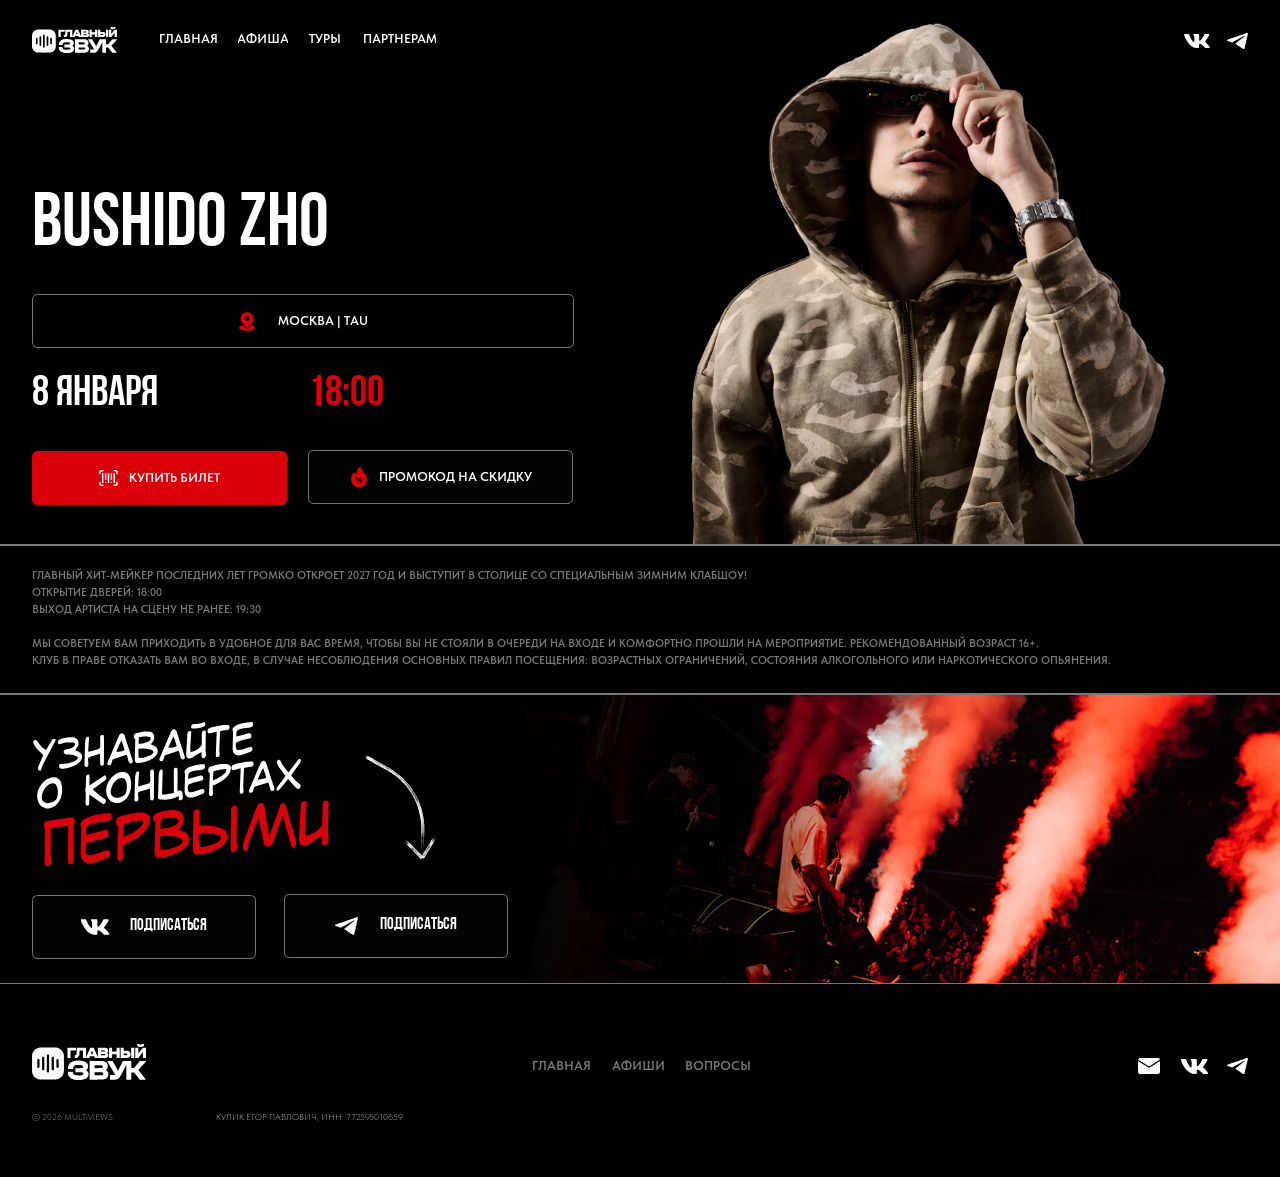
==== commit d9bdc635: "Footer: фикс data-field-left-value атрибутов (Tilda JS их переопределяет поверх CSS)" ====
--- a/index.html
+++ b/index.html
@@ -53,10 +53,10 @@
 /> </div> </div> <div class='t396__elem tn-elem tn-elem__32210627011780585701690000002' data-elem-id='1780585701690000002' data-elem-type='button' data-field-top-value="299" data-field-left-value="366" data-field-height-value="80" data-field-width-value="300" data-field-axisy-value="top" data-field-axisx-value="left" data-field-container-value="grid" data-field-topunits-value="px" data-field-leftunits-value="px" data-field-heightunits-value="px" data-field-widthunits-value="px" data-field-textfit-value="fixedsize" data-field-widthmode-value="fixed" data-field-heightmode-value="fixed" data-field-fontsize-value="20" data-field-top-res-320-value="343" data-field-left-res-320-value="20" data-field-height-res-320-value="46" data-field-width-res-320-value="280" data-field-widthmode-res-320-value="fixed" data-field-heightmode-res-320-value="fixed" data-field-fontsize-res-320-value="12" data-field-top-res-1200-value="188" data-field-left-res-1200-value="266" data-field-height-res-1200-value="60" data-field-width-res-1200-value="210" data-field-widthmode-res-1200-value="fixed" data-field-heightmode-res-1200-value="fixed" data-field-fontsize-res-1200-value="16"> <a class='tn-atom' href="https://t.me/mainsound1" target="_blank"> <div class='tn-atom__button-content'> <span class='tn-atom__button-icon tn-atom__button-icon-no-hover '></span> <span class="tn-atom__button-text">ПОДПИСАТЬСЯ</span> </div> <span class="tn-atom__button-border"></span> </a> </div> <div class='t396__elem tn-elem tn-elem__32210627011780585701690000001' data-elem-id='1780585701690000001' data-elem-type='button' data-field-top-value="300" data-field-left-value="40" data-field-height-value="80" data-field-width-value="300" data-field-axisy-value="top" data-field-axisx-value="left" data-field-container-value="grid" data-field-topunits-value="px" data-field-leftunits-value="px" data-field-heightunits-value="px" data-field-widthunits-value="px" data-field-textfit-value="fixedsize" data-field-widthmode-value="fixed" data-field-heightmode-value="fixed" data-field-fontsize-value="20" data-field-top-res-320-value="281" data-field-left-res-320-value="20" data-field-height-res-320-value="46" data-field-width-res-320-value="280" data-field-widthmode-res-320-value="fixed" data-field-heightmode-res-320-value="fixed" data-field-fontsize-res-320-value="12" data-field-top-res-1200-value="189" data-field-left-res-1200-value="30" data-field-height-res-1200-value="60" data-field-width-res-1200-value="210" data-field-widthmode-res-1200-value="fixed" data-field-heightmode-res-1200-value="fixed" data-field-fontsize-res-1200-value="16"> <a class='tn-atom' href="https://vk.com/ma1nsound" target="_blank"> <div class='tn-atom__button-content'> <span class='tn-atom__button-icon tn-atom__button-icon-no-hover '></span> <span class="tn-atom__button-text">ПОДПИСАТЬСЯ</span> </div> <span class="tn-atom__button-border"></span> </a> </div> <div class='t396__elem tn-elem tn-elem__32210627011780757326629' data-elem-id='1780757326629' data-elem-type='image' data-field-top-value="80" data-field-left-value="528" data-field-height-value="170" data-field-width-value="75" data-field-axisy-value="top" data-field-axisx-value="left" data-field-container-value="grid" data-field-topunits-value="px" data-field-leftunits-value="px" data-field-heightunits-value="px" data-field-widthunits-value="px" data-field-imagefit-value="auto" data-field-filewidth-value="75" data-field-fileheight-value="170" data-field-heightmode-value="hug" data-field-top-res-320-value="47" data-field-left-res-320-value="230" data-field-height-res-320-value="79" data-field-width-res-320-value="35" data-field-top-res-1200-value="52" data-field-left-res-1200-value="354" data-field-height-res-1200-value="107" data-field-width-res-1200-value="47"> <div class='tn-atom'> <img class='tn-atom__img t-img' data-original='assets/Arrow_2_Stroke-84c48c2640.svg'
 src='assets/Arrow_2_Stroke-84c48c2640.svg'
 alt='' imgfield='tn_img_1780757326629'
-/> </div> </div> </div> </div> <script>t_onFuncLoad('t396_initialScale',function() {t396_initialScale('3221062701');});t_onReady(function() {t_onFuncLoad('t396_init',function() {t396_init('3221062701');});});</script> <style class="t396__btn-iconanimation-keyframes"></style> <!-- /T396 --> </div> <!--footer--> <footer id="t-footer" class="t-records" data-hook="blocks-collection-content-node" data-tilda-project-id="8555416" data-tilda-page-id="44198307" data-tilda-page-alias="footer" data-tilda-formskey="f596087e4aad82b8ef86775ac8555416" data-tilda-cookie="no" data-tilda-lazy="yes" data-tilda-root-zone="com" data-tilda-project-headcode="yes" data-tilda-project-country="RU"> <div id="rec2350561231" class="r t-rec" style=" " data-animationappear="off" data-record-type="396"> <!-- T396 --> <style>#rec2350561231 .t396__artboard{height:260px;background-color:#000000;}#rec2350561231 .t396__filter{height:260px;}#rec2350561231 .t396__carrier{height:260px;background-position:center center;background-attachment:scroll;background-size:cover;background-repeat:no-repeat;}@media screen and (max-width:1919px){#rec2350561231 .t396__artboard,#rec2350561231 .t396__filter,#rec2350561231 .t396__carrier{height:182px;}#rec2350561231 .t396__filter{}#rec2350561231 .t396__carrier{background-attachment:scroll;}}@media screen and (max-width:1199px){#rec2350561231 .t396__artboard,#rec2350561231 .t396__filter,#rec2350561231 .t396__carrier{height:503px;}#rec2350561231 .t396__filter{}#rec2350561231 .t396__carrier{background-attachment:scroll;}}}}#rec2350561231 .tn-elem[data-elem-id="1780589181600000002"]{color:#9999a1;text-align:left;z-index:3;top:180px;left:calc(50% - 960px + 40px);width:320px;height:auto;}#rec2350561231 .tn-elem[data-elem-id="1780589181600000002"] .tn-atom{vertical-align:middle;color:#9999a1;font-size:12px;font-family:var(--t-headline-font,Arial);line-height:1.55;font-weight:300;text-transform:uppercase;background-position:center center;border-width:var(--t396-borderwidth,0);border-style:var(--t396-borderstyle,solid);border-color:var(--t396-bordercolor,transparent);transition:background-color var(--t396-speedhover,0s) ease-in-out,color var(--t396-speedhover,0s) ease-in-out,border-color var(--t396-speedhover,0s) ease-in-out,box-shadow var(--t396-shadowshoverspeed,0.2s) ease-in-out;--t396-shadow-text-opacity:100%;text-shadow:var(--t396-shadow-text-x,0px) var(--t396-shadow-text-y,0px) var(--t396-shadow-text-blur,0px) rgba(var(--t396-shadow-text-color),var(--t396-shadow-text-opacity,100%));}@media screen and (max-width:1919px){#rec2350561231 .tn-elem[data-elem-id="1780589181600000002"]{display:table;top:140px;left:calc(50% - 600px + 30px);width:260px;height:auto;text-align:left;}#rec2350561231 .tn-elem[data-elem-id="1780589181600000002"] .tn-atom{vertical-align:middle;white-space:normal;font-size:8px;background-size:cover;}}@media screen and (max-width:1199px){#rec2350561231 .tn-elem[data-elem-id="1780589181600000002"]{display:table;top:146px;left:calc(50% - 160px + 20px);width:260px;height:auto;text-align:left;}#rec2350561231 .tn-elem[data-elem-id="1780589181600000002"] .tn-atom{white-space:normal;background-size:cover;}}#rec2350561231 .tn-elem[data-elem-id="1780582064801000001"]{color:#ffffff;text-align:center;z-index:3;top:85px;left:calc(50% - 960px + 1782px);width:32px;height:32px;}#rec2350561231 .tn-elem[data-elem-id="1780582064801000001"] .tn-atom{color:#ffffff;font-size:20px;font-family:var(--t-text-font,Arial);line-height:1.55;font-weight:600;border-radius:0px 0px 0px 0px;background-position:center center;--t396-borderwidth:0px;--t396-speedhover:0.2s;transition:background-color var(--t396-speedhover,0s) ease-in-out,color var(--t396-speedhover,0s) ease-in-out,border-color var(--t396-speedhover,0s) ease-in-out,box-shadow var(--t396-shadowshoverspeed,0.2s) ease-in-out;-webkit-box-pack:center;-ms-flex-pack:center;justify-content:center;}#rec2350561231 .tn-elem[data-elem-id="1780582064801000001"] .tn-atom::after{display:none;}#rec2350561231 .tn-elem[data-elem-id="1780582064801000001"] .tn-atom .tn-atom__button-icon{position:relative;width:32px;height:32px;order:1;--icon:url('[data-uri]');--icon-hover:url('[data-uri]');}#rec2350561231 .tn-elem[data-elem-id="1780582064801000001"] .tn-atom .tn-atom__button-content{column-gap:0px;padding:0px 0px 0px 0px;}#rec2350561231 .tn-elem[data-elem-id="1780582064801000001"] .tn-atom .tn-atom__button-text{transition:color var(--t396-speedhover,0s) ease-in-out;color:#ffffff;}#rec2350561231 .tn-elem[data-elem-id="1780582064801000001"] .tn-atom .tn-atom__button-border::before{display:none;}#rec2350561231 .tn-elem[data-elem-id="1780582064801000001"] .tn-atom .tn-atom__button-border::after{display:none;}@media (hover),(min-width:0\0){#rec2350561231 .tn-elem[data-elem-id="1780582064801000001"] .tn-atom:hover::after{opacity:0;}#rec2350561231 .tn-elem[data-elem-id="1780582064801000001"] .tn-atom:hover{animation-name:none;}}@media screen and (max-width:1919px){#rec2350561231 .tn-elem[data-elem-id="1780582064801000001"]{display:block;top:65px;left:calc(50% - 600px + 1104px);width:31px;height:26px;border-radius:0px 0px 0px 0px;}#rec2350561231 .tn-elem[data-elem-id="1780582064801000001"] .tn-atom{white-space:normal;background-size:cover;border-radius:0px 0px 0px 0px;}#rec2350561231 .tn-elem[data-elem-id="1780582064801000001"] .tn-atom::after{display:none;}#rec2350561231 .tn-elem[data-elem-id="1780582064801000001"] .tn-atom .tn-atom__button-icon{height:26px;width:26px;}#rec2350561231 .tn-elem[data-elem-id="1780582064801000001"] .tn-atom .tn-atom__button-text{overflow:visible;}#rec2350561231 .tn-elem[data-elem-id="1780582064801000001"] .tn-atom .tn-atom__button-border::before{display:none;}#rec2350561231 .tn-elem[data-elem-id="1780582064801000001"] .tn-atom .tn-atom__button-border::after{display:none;}@media (hover),(min-width:0\0){#rec2350561231 .tn-elem[data-elem-id="1780582064801000001"] .tn-atom:hover::after{opacity:0;}#rec2350561231 .tn-elem[data-elem-id="1780582064801000001"] .tn-atom:hover{animation-name:none;}}}@media screen and (max-width:1199px){#rec2350561231 .tn-elem[data-elem-id="1780582064801000001"]{display:block;top:83px;left:calc(50% - 160px + 187px);width:px;}#rec2350561231 .tn-elem[data-elem-id="1780582064801000001"] .tn-atom{white-space:normal;background-size:cover;}#rec2350561231 .tn-elem[data-elem-id="1780582064801000001"] .tn-atom::after{display:none;}#rec2350561231 .tn-elem[data-elem-id="1780582064801000001"] .tn-atom .tn-atom__button-text{overflow:visible;}#rec2350561231 .tn-elem[data-elem-id="1780582064801000001"] .tn-atom .tn-atom__button-border::before{display:none;}#rec2350561231 .tn-elem[data-elem-id="1780582064801000001"] .tn-atom .tn-atom__button-border::after{display:none;}@media (hover),(min-width:0\0){#rec2350561231 .tn-elem[data-elem-id="1780582064801000001"] .tn-atom:hover::after{opacity:0;}#rec2350561231 .tn-elem[data-elem-id="1780582064801000001"] .tn-atom:hover{animation-name:none;}}}#rec2350561231 .tn-elem[data-elem-id="1780582134153000003"]{color:#ffffff;text-align:center;z-index:3;top:85px;left:calc(50% - 960px + 1710px);width:32px;height:32px;}#rec2350561231 .tn-elem[data-elem-id="1780582134153000003"] .tn-atom{color:#ffffff;font-size:20px;font-family:var(--t-text-font,Arial);line-height:1.55;font-weight:600;border-radius:0px 0px 0px 0px;background-position:center center;--t396-borderwidth:0px;--t396-speedhover:0.2s;transition:background-color var(--t396-speedhover,0s) ease-in-out,color var(--t396-speedhover,0s) ease-in-out,border-color var(--t396-speedhover,0s) ease-in-out,box-shadow var(--t396-shadowshoverspeed,0.2s) ease-in-out;-webkit-box-pack:center;-ms-flex-pack:center;justify-content:center;}#rec2350561231 .tn-elem[data-elem-id="1780582134153000003"] .tn-atom::after{display:none;}#rec2350561231 .tn-elem[data-elem-id="1780582134153000003"] .tn-atom .tn-atom__button-icon{position:relative;width:23px;height:23px;order:1;--icon:url('[data-uri]');--icon-hover:url('[data-uri]');}#rec2350561231 .tn-elem[data-elem-id="1780582134153000003"] .tn-atom .tn-atom__button-content{column-gap:0px;padding:0px 0px 0px 0px;}#rec2350561231 .tn-elem[data-elem-id="1780582134153000003"] .tn-atom .tn-atom__button-text{transition:color var(--t396-speedhover,0s) ease-in-out;color:#ffffff;}#rec2350561231 .tn-elem[data-elem-id="1780582134153000003"] .tn-atom .tn-atom__button-border::before{display:none;}#rec2350561231 .tn-elem[data-elem-id="1780582134153000003"] .tn-atom .tn-atom__button-border::after{display:none;}@media (hover),(min-width:0\0){#rec2350561231 .tn-elem[data-elem-id="1780582134153000003"] .tn-atom:hover::after{opacity:0;}#rec2350561231 .tn-elem[data-elem-id="1780582134153000003"] .tn-atom:hover{animation-name:none;}}@media screen and (max-width:1919px){#rec2350561231 .tn-elem[data-elem-id="1780582134153000003"]{display:block;top:66px;left:calc(50% - 600px + 1065px);width:24px;height:24px;border-radius:0px 0px 0px 0px;}#rec2350561231 .tn-elem[data-elem-id="1780582134153000003"] .tn-atom{white-space:normal;background-size:cover;border-radius:0px 0px 0px 0px;-webkit-transform:rotate(0deg);-moz-transform:rotate(0deg);transform:rotate(0deg);}#rec2350561231 .tn-elem[data-elem-id="1780582134153000003"] .tn-atom::after{display:none;}#rec2350561231 .tn-elem[data-elem-id="1780582134153000003"] .tn-atom .tn-atom__button-icon{height:20px;width:20px;}#rec2350561231 .tn-elem[data-elem-id="1780582134153000003"] .tn-atom .tn-atom__button-text{overflow:visible;}#rec2350561231 .tn-elem[data-elem-id="1780582134153000003"] .tn-atom .tn-atom__button-border::before{display:none;}#rec2350561231 .tn-elem[data-elem-id="1780582134153000003"] .tn-atom .tn-atom__button-border::after{display:none;}@media (hover),(min-width:0\0){#rec2350561231 .tn-elem[data-elem-id="1780582134153000003"] .tn-atom:hover::after{opacity:0;}#rec2350561231 .tn-elem[data-elem-id="1780582134153000003"] .tn-atom:hover{animation-name:none;}}}@media screen and (max-width:1199px){#rec2350561231 .tn-elem[data-elem-id="1780582134153000003"]{display:block;top:84px;left:calc(50% - 160px + 237px);width:px;}#rec2350561231 .tn-elem[data-elem-id="1780582134153000003"] .tn-atom{white-space:normal;background-size:cover;}#rec2350561231 .tn-elem[data-elem-id="1780582134153000003"] .tn-atom::after{display:none;}#rec2350561231 .tn-elem[data-elem-id="1780582134153000003"] .tn-atom .tn-atom__button-text{overflow:visible;}#rec2350561231 .tn-elem[data-elem-id="1780582134153000003"] .tn-atom .tn-atom__button-border::before{display:none;}#rec2350561231 .tn-elem[data-elem-id="1780582134153000003"] .tn-atom .tn-atom__button-border::after{display:none;}@media (hover),(min-width:0\0){#rec2350561231 .tn-elem[data-elem-id="1780582134153000003"] .tn-atom:hover::after{opacity:0;}#rec2350561231 .tn-elem[data-elem-id="1780582134153000003"] .tn-atom:hover{animation-name:none;}}}#rec2350561231 .tn-elem[data-elem-id="1780582064801000002"]{color:#ffffff;text-align:center;z-index:3;top:87px;left:calc(50% - 960px + 1854px);width:26px;height:26px;}#rec2350561231 .tn-elem[data-elem-id="1780582064801000002"] .tn-atom{color:#ffffff;font-size:20px;font-family:var(--t-text-font,Arial);line-height:1.55;font-weight:600;border-radius:0px 0px 0px 0px;background-position:center center;--t396-borderwidth:0px;--t396-speedhover:0.2s;transition:background-color var(--t396-speedhover,0s) ease-in-out,color var(--t396-speedhover,0s) ease-in-out,border-color var(--t396-speedhover,0s) ease-in-out,box-shadow var(--t396-shadowshoverspeed,0.2s) ease-in-out;-webkit-box-pack:center;-ms-flex-pack:center;justify-content:center;}#rec2350561231 .tn-elem[data-elem-id="1780582064801000002"] .tn-atom::after{display:none;}#rec2350561231 .tn-elem[data-elem-id="1780582064801000002"] .tn-atom .tn-atom__button-icon{position:relative;width:26px;height:26px;order:1;--icon:url('[data-uri]');--icon-hover:url('[data-uri]');}#rec2350561231 .tn-elem[data-elem-id="1780582064801000002"] .tn-atom .tn-atom__button-content{column-gap:0px;padding:0px 0px 0px 0px;}#rec2350561231 .tn-elem[data-elem-id="1780582064801000002"] .tn-atom .tn-atom__button-text{transition:color var(--t396-speedhover,0s) ease-in-out;color:#ffffff;}#rec2350561231 .tn-elem[data-elem-id="1780582064801000002"] .tn-atom .tn-atom__button-border::before{display:none;}#rec2350561231 .tn-elem[data-elem-id="1780582064801000002"] .tn-atom .tn-atom__button-border::after{display:none;}@media (hover),(min-width:0\0){#rec2350561231 .tn-elem[data-elem-id="1780582064801000002"] .tn-atom:hover::after{opacity:0;}#rec2350561231 .tn-elem[data-elem-id="1780582064801000002"] .tn-atom:hover{animation-name:none;}}@media screen and (max-width:1919px){#rec2350561231 .tn-elem[data-elem-id="1780582064801000002"]{display:block;top:68px;left:calc(50% - 600px + 1150px);width:20px;height:20px;border-radius:0px 0px 0px 0px;}#rec2350561231 .tn-elem[data-elem-id="1780582064801000002"] .tn-atom{white-space:normal;background-size:cover;border-radius:0px 0px 0px 0px;}#rec2350561231 .tn-elem[data-elem-id="1780582064801000002"] .tn-atom::after{display:none;}#rec2350561231 .tn-elem[data-elem-id="1780582064801000002"] .tn-atom .tn-atom__button-icon{height:20px;width:20px;}#rec2350561231 .tn-elem[data-elem-id="1780582064801000002"] .tn-atom .tn-atom__button-text{overflow:visible;}#rec2350561231 .tn-elem[data-elem-id="1780582064801000002"] .tn-atom .tn-atom__button-border::before{display:none;}#rec2350561231 .tn-elem[data-elem-id="1780582064801000002"] .tn-atom .tn-atom__button-border::after{display:none;}@media (hover),(min-width:0\0){#rec2350561231 .tn-elem[data-elem-id="1780582064801000002"] .tn-atom:hover::after{opacity:0;}#rec2350561231 .tn-elem[data-elem-id="1780582064801000002"] .tn-atom:hover{animation-name:none;}}}@media screen and (max-width:1199px){#rec2350561231 .tn-elem[data-elem-id="1780582064801000002"]{display:block;top:86px;left:calc(50% - 160px + 280px);width:px;}#rec2350561231 .tn-elem[data-elem-id="1780582064801000002"] .tn-atom{white-space:normal;background-size:cover;}#rec2350561231 .tn-elem[data-elem-id="1780582064801000002"] .tn-atom::after{display:none;}#rec2350561231 .tn-elem[data-elem-id="1780582064801000002"] .tn-atom .tn-atom__button-text{overflow:visible;}#rec2350561231 .tn-elem[data-elem-id="1780582064801000002"] .tn-atom .tn-atom__button-border::before{display:none;}#rec2350561231 .tn-elem[data-elem-id="1780582064801000002"] .tn-atom .tn-atom__button-border::after{display:none;}@media (hover),(min-width:0\0){#rec2350561231 .tn-elem[data-elem-id="1780582064801000002"] .tn-atom:hover::after{opacity:0;}#rec2350561231 .tn-elem[data-elem-id="1780582064801000002"] .tn-atom:hover{animation-name:none;}}}#rec2350561231 .tn-elem[data-elem-id="1780577856836000001"]{z-index:3;top:0px;left:calc(50% - 960px + 0px);width:1920px;height:2px;}#rec2350561231 .tn-elem[data-elem-id="1780577856836000001"] .tn-atom{border-radius:0px 0px 0px 0px;background-color:#787878;background-position:center center;border-width:var(--t396-borderwidth,0);border-style:var(--t396-borderstyle,solid);border-color:var(--t396-bordercolor,transparent);transition:background-color var(--t396-speedhover,0s) ease-in-out,color var(--t396-speedhover,0s) ease-in-out,border-color var(--t396-speedhover,0s) ease-in-out,box-shadow var(--t396-shadowshoverspeed,0.2s) ease-in-out;}@media screen and (max-width:1919px){#rec2350561231 .tn-elem[data-elem-id="1780577856836000001"]{display:table;top:0px;left:calc(50% - 600px + 0px);width:1200px;height:1px;}}@media screen and (max-width:1199px){#rec2350561231 .tn-elem[data-elem-id="1780577856836000001"]{display:table;top:0px;left:calc(50% - 160px + 0px);width:320px;height:2px;}}#rec2350561231 .tn-elem[data-elem-id="1780581675244000001"]{z-index:3;top:73px;left:calc(50% - 960px + 40px);width:179px;height:auto;}#rec2350561231 .tn-elem[data-elem-id="1780581675244000001"] .tn-atom{border-radius:0px 0px 0px 0px;background-position:center center;border-width:var(--t396-borderwidth,0);border-style:var(--t396-borderstyle,solid);border-color:var(--t396-bordercolor,transparent);transition:background-color var(--t396-speedhover,0s) ease-in-out,color var(--t396-speedhover,0s) ease-in-out,border-color var(--t396-speedhover,0s) ease-in-out,box-shadow var(--t396-shadowshoverspeed,0.2s) ease-in-out;}#rec2350561231 .tn-elem[data-elem-id="1780581675244000001"] .tn-atom__img{border-radius:0px 0px 0px 0px;object-position:center center;}@media screen and (max-width:1919px){#rec2350561231 .tn-elem[data-elem-id="1780581675244000001"]{display:table;top:57px;left:calc(50% - 600px + 30px);width:107px;height:auto;}}@media screen and (max-width:1199px){#rec2350561231 .tn-elem[data-elem-id="1780581675244000001"]{display:table;top:80px;left:calc(50% - 160px + 20px);height:auto;}}#rec2350561231 .tn-elem[data-elem-id="1780581675244000002"]{color:#787878;text-align:center;z-index:3;top:90px;left:calc(50% - 960px + 786px);width:88px;height:23px;}#rec2350561231 .tn-elem[data-elem-id="1780581675244000002"] .tn-atom{color:#787878;font-size:20px;font-family:var(--t-headline-font,Arial);line-height:1.15;font-weight:600;border-radius:0px 0px 0px 0px;background-position:center center;--t396-speedhover:0.2s;transition:background-color var(--t396-speedhover,0s) ease-in-out,color var(--t396-speedhover,0s) ease-in-out,border-color var(--t396-speedhover,0s) ease-in-out,box-shadow var(--t396-shadowshoverspeed,0.2s) ease-in-out;-webkit-box-pack:center;-ms-flex-pack:center;justify-content:center;}#rec2350561231 .tn-elem[data-elem-id="1780581675244000002"] .tn-atom::after{display:none;}#rec2350561231 .tn-elem[data-elem-id="1780581675244000002"] .tn-atom .tn-atom__button-content{column-gap:10px;padding:0px 0px 0px 0px;}#rec2350561231 .tn-elem[data-elem-id="1780581675244000002"] .tn-atom .tn-atom__button-text{transition:color var(--t396-speedhover,0s) ease-in-out;color:#787878;}#rec2350561231 .tn-elem[data-elem-id="1780581675244000002"] .tn-atom .tn-atom__button-border::before{display:none;}#rec2350561231 .tn-elem[data-elem-id="1780581675244000002"] .tn-atom .tn-atom__button-border::after{display:none;}@media (hover),(min-width:0\0){#rec2350561231 .tn-elem[data-elem-id="1780581675244000002"] .tn-atom:hover::after{opacity:0;}#rec2350561231 .tn-elem[data-elem-id="1780581675244000002"] .tn-atom:hover{animation-name:none;}}@media (hover),(min-width:0\0){#rec2350561231 .tn-elem[data-elem-id="1780581675244000002"] .tn-atom:hover{color:#ffffff;}#rec2350561231 .tn-elem[data-elem-id="1780581675244000002"] .tn-atom:hover .tn-atom__button-text{color:#ffffff;}}@media screen and (max-width:1919px){#rec2350561231 .tn-elem[data-elem-id="1780581675244000002"]{display:block;top:68px;left:calc(50% - 600px + 498px);width:56px;height:20px;}#rec2350561231 .tn-elem[data-elem-id="1780581675244000002"] .tn-atom{white-space:normal;font-size:12px;background-size:cover;}#rec2350561231 .tn-elem[data-elem-id="1780581675244000002"] .tn-atom::after{display:none;}#rec2350561231 .tn-elem[data-elem-id="1780581675244000002"] .tn-atom .tn-atom__button-text{overflow:visible;}#rec2350561231 .tn-elem[data-elem-id="1780581675244000002"] .tn-atom .tn-atom__button-border::before{display:none;}#rec2350561231 .tn-elem[data-elem-id="1780581675244000002"] .tn-atom .tn-atom__button-border::after{display:none;}@media (hover),(min-width:0\0){#rec2350561231 .tn-elem[data-elem-id="1780581675244000002"] .tn-atom:hover::after{opacity:0;}#rec2350561231 .tn-elem[data-elem-id="1780581675244000002"] .tn-atom:hover{animation-name:none;}}}@media screen and (max-width:1199px){#rec2350561231 .tn-elem[data-elem-id="1780581675244000002"]{display:block;top:-244px;left:calc(50% - 160px + 212px);width:56px;height:14px;}#rec2350561231 .tn-elem[data-elem-id="1780581675244000002"] .tn-atom{white-space:normal;background-size:cover;}#rec2350561231 .tn-elem[data-elem-id="1780581675244000002"] .tn-atom::after{display:none;}#rec2350561231 .tn-elem[data-elem-id="1780581675244000002"] .tn-atom .tn-atom__button-text{overflow:visible;}#rec2350561231 .tn-elem[data-elem-id="1780581675244000002"] .tn-atom .tn-atom__button-border::before{display:none;}#rec2350561231 .tn-elem[data-elem-id="1780581675244000002"] .tn-atom .tn-atom__button-border::after{display:none;}@media (hover),(min-width:0\0){#rec2350561231 .tn-elem[data-elem-id="1780581675244000002"] .tn-atom:hover::after{opacity:0;}#rec2350561231 .tn-elem[data-elem-id="1780581675244000002"] .tn-atom:hover{animation-name:none;}}}#rec2350561231 .tn-elem[data-elem-id="1780581675244000003"]{color:#787878;text-align:center;z-index:3;top:89px;left:calc(50% - 960px + 914px);width:80px;height:23px;}#rec2350561231 .tn-elem[data-elem-id="1780581675244000003"] .tn-atom{color:#787878;font-size:20px;font-family:var(--t-headline-font,Arial);line-height:1.15;font-weight:600;border-radius:0px 0px 0px 0px;background-position:center center;--t396-speedhover:0.2s;transition:background-color var(--t396-speedhover,0s) ease-in-out,color var(--t396-speedhover,0s) ease-in-out,border-color var(--t396-speedhover,0s) ease-in-out,box-shadow var(--t396-shadowshoverspeed,0.2s) ease-in-out;-webkit-box-pack:center;-ms-flex-pack:center;justify-content:center;}#rec2350561231 .tn-elem[data-elem-id="1780581675244000003"] .tn-atom::after{display:none;}#rec2350561231 .tn-elem[data-elem-id="1780581675244000003"] .tn-atom .tn-atom__button-content{column-gap:10px;padding:0px 0px 0px 0px;}#rec2350561231 .tn-elem[data-elem-id="1780581675244000003"] .tn-atom .tn-atom__button-text{transition:color var(--t396-speedhover,0s) ease-in-out;color:#787878;}#rec2350561231 .tn-elem[data-elem-id="1780581675244000003"] .tn-atom .tn-atom__button-border::before{display:none;}#rec2350561231 .tn-elem[data-elem-id="1780581675244000003"] .tn-atom .tn-atom__button-border::after{display:none;}@media (hover),(min-width:0\0){#rec2350561231 .tn-elem[data-elem-id="1780581675244000003"] .tn-atom:hover::after{opacity:0;}#rec2350561231 .tn-elem[data-elem-id="1780581675244000003"] .tn-atom:hover{animation-name:none;}}@media (hover),(min-width:0\0){#rec2350561231 .tn-elem[data-elem-id="1780581675244000003"] .tn-atom:hover{color:#ffffff;}#rec2350561231 .tn-elem[data-elem-id="1780581675244000003"] .tn-atom:hover .tn-atom__button-text{color:#ffffff;}}@media screen and (max-width:1919px){#rec2350561231 .tn-elem[data-elem-id="1780581675244000003"]{display:block;top:67px;left:calc(50% - 600px + 574px);width:48px;}#rec2350561231 .tn-elem[data-elem-id="1780581675244000003"] .tn-atom{white-space:normal;font-size:12px;background-size:cover;}#rec2350561231 .tn-elem[data-elem-id="1780581675244000003"] .tn-atom::after{display:none;}#rec2350561231 .tn-elem[data-elem-id="1780581675244000003"] .tn-atom .tn-atom__button-text{overflow:visible;}#rec2350561231 .tn-elem[data-elem-id="1780581675244000003"] .tn-atom .tn-atom__button-border::before{display:none;}#rec2350561231 .tn-elem[data-elem-id="1780581675244000003"] .tn-atom .tn-atom__button-border::after{display:none;}@media (hover),(min-width:0\0){#rec2350561231 .tn-elem[data-elem-id="1780581675244000003"] .tn-atom:hover::after{opacity:0;}#rec2350561231 .tn-elem[data-elem-id="1780581675244000003"] .tn-atom:hover{animation-name:none;}}}@media screen and (max-width:1199px){#rec2350561231 .tn-elem[data-elem-id="1780581675244000003"]{display:block;top:-223px;left:calc(50% - 160px + 212px);width:48px;height:14px;}#rec2350561231 .tn-elem[data-elem-id="1780581675244000003"] .tn-atom{white-space:normal;background-size:cover;}#rec2350561231 .tn-elem[data-elem-id="1780581675244000003"] .tn-atom::after{display:none;}#rec2350561231 .tn-elem[data-elem-id="1780581675244000003"] .tn-atom .tn-atom__button-text{overflow:visible;}#rec2350561231 .tn-elem[data-elem-id="1780581675244000003"] .tn-atom .tn-atom__button-border::before{display:none;}#rec2350561231 .tn-elem[data-elem-id="1780581675244000003"] .tn-atom .tn-atom__button-border::after{display:none;}@media (hover),(min-width:0\0){#rec2350561231 .tn-elem[data-elem-id="1780581675244000003"] .tn-atom:hover::after{opacity:0;}#rec2350561231 .tn-elem[data-elem-id="1780581675244000003"] .tn-atom:hover{animation-name:none;}}}#rec2350561231 .tn-elem[data-elem-id="1780581675244000004"]{color:#787878;text-align:center;z-index:3;top:89px;left:calc(50% - 960px + 1034px);width:100px;height:23px;}#rec2350561231 .tn-elem[data-elem-id="1780581675244000004"] .tn-atom{color:#787878;font-size:20px;font-family:var(--t-headline-font,Arial);line-height:1.15;font-weight:600;border-radius:0px 0px 0px 0px;background-position:center center;--t396-speedhover:0.2s;transition:background-color var(--t396-speedhover,0s) ease-in-out,color var(--t396-speedhover,0s) ease-in-out,border-color var(--t396-speedhover,0s) ease-in-out,box-shadow var(--t396-shadowshoverspeed,0.2s) ease-in-out;-webkit-box-pack:center;-ms-flex-pack:center;justify-content:center;}#rec2350561231 .tn-elem[data-elem-id="1780581675244000004"] .tn-atom::after{display:none;}#rec2350561231 .tn-elem[data-elem-id="1780581675244000004"] .tn-atom .tn-atom__button-content{column-gap:10px;padding:0px 0px 0px 0px;}#rec2350561231 .tn-elem[data-elem-id="1780581675244000004"] .tn-atom .tn-atom__button-text{transition:color var(--t396-speedhover,0s) ease-in-out;color:#787878;}#rec2350561231 .tn-elem[data-elem-id="1780581675244000004"] .tn-atom .tn-atom__button-border::before{display:none;}#rec2350561231 .tn-elem[data-elem-id="1780581675244000004"] .tn-atom .tn-atom__button-border::after{display:none;}@media (hover),(min-width:0\0){#rec2350561231 .tn-elem[data-elem-id="1780581675244000004"] .tn-atom:hover::after{opacity:0;}#rec2350561231 .tn-elem[data-elem-id="1780581675244000004"] .tn-atom:hover{animation-name:none;}}@media (hover),(min-width:0\0){#rec2350561231 .tn-elem[data-elem-id="1780581675244000004"] .tn-atom:hover{color:#ffffff;}#rec2350561231 .tn-elem[data-elem-id="1780581675244000004"] .tn-atom:hover .tn-atom__button-text{color:#ffffff;}}@media screen and (max-width:1919px){#rec2350561231 .tn-elem[data-elem-id="1780581675244000004"]{display:block;top:67px;left:calc(50% - 600px + 642px);width:61px;}#rec2350561231 .tn-elem[data-elem-id="1780581675244000004"] .tn-atom{white-space:normal;font-size:12px;background-size:cover;}#rec2350561231 .tn-elem[data-elem-id="1780581675244000004"] .tn-atom::after{display:none;}#rec2350561231 .tn-elem[data-elem-id="1780581675244000004"] .tn-atom .tn-atom__button-text{overflow:visible;}#rec2350561231 .tn-elem[data-elem-id="1780581675244000004"] .tn-atom .tn-atom__button-border::before{display:none;}#rec2350561231 .tn-elem[data-elem-id="1780581675244000004"] .tn-atom .tn-atom__button-border::after{display:none;}@media (hover),(min-width:0\0){#rec2350561231 .tn-elem[data-elem-id="1780581675244000004"] .tn-atom:hover::after{opacity:0;}#rec2350561231 .tn-elem[data-elem-id="1780581675244000004"] .tn-atom:hover{animation-name:none;}}}@media screen and (max-width:1199px){#rec2350561231 .tn-elem[data-elem-id="1780581675244000004"]{display:block;top:-179px;left:calc(50% - 160px + 212px);width:61px;height:14px;}#rec2350561231 .tn-elem[data-elem-id="1780581675244000004"] .tn-atom{white-space:normal;background-size:cover;}#rec2350561231 .tn-elem[data-elem-id="1780581675244000004"] .tn-atom::after{display:none;}#rec2350561231 .tn-elem[data-elem-id="1780581675244000004"] .tn-atom .tn-atom__button-text{overflow:visible;}#rec2350561231 .tn-elem[data-elem-id="1780581675244000004"] .tn-atom .tn-atom__button-border::before{display:none;}#rec2350561231 .tn-elem[data-elem-id="1780581675244000004"] .tn-atom .tn-atom__button-border::after{display:none;}@media (hover),(min-width:0\0){#rec2350561231 .tn-elem[data-elem-id="1780581675244000004"] .tn-atom:hover::after{opacity:0;}#rec2350561231 .tn-elem[data-elem-id="1780581675244000004"] .tn-atom:hover{animation-name:none;}}}#rec2350561231 .tn-elem[data-elem-id="1780581675244000005"]{color:#787878;z-index:3;top:155px;left:calc(50% - 960px + 40px);width:217px;height:auto;}#rec2350561231 .tn-elem[data-elem-id="1780581675244000005"] .tn-atom{vertical-align:middle;color:#787878;font-size:16px;font-family:var(--t-headline-font,Arial);line-height:1.55;font-weight:300;background-position:center center;border-width:var(--t396-borderwidth,0);border-style:var(--t396-borderstyle,solid);border-color:var(--t396-bordercolor,transparent);transition:background-color var(--t396-speedhover,0s) ease-in-out,color var(--t396-speedhover,0s) ease-in-out,border-color var(--t396-speedhover,0s) ease-in-out,box-shadow var(--t396-shadowshoverspeed,0.2s) ease-in-out;--t396-shadow-text-opacity:100%;text-shadow:var(--t396-shadow-text-x,0px) var(--t396-shadow-text-y,0px) var(--t396-shadow-text-blur,0px) rgba(var(--t396-shadow-text-color),var(--t396-shadow-text-opacity,100%));}@media screen and (max-width:1919px){#rec2350561231 .tn-elem[data-elem-id="1780581675244000005"]{display:table;top:120px;left:calc(50% - 600px + 30px);width:118px;height:auto;}#rec2350561231 .tn-elem[data-elem-id="1780581675244000005"] .tn-atom{white-space:normal;font-size:8px;background-size:cover;}}@media screen and (max-width:1199px){#rec2350561231 .tn-elem[data-elem-id="1780581675244000005"]{display:table;top:124px;left:calc(50% - 160px + 20px);width:px;height:auto;}#rec2350561231 .tn-elem[data-elem-id="1780581675244000005"] .tn-atom{white-space:normal;font-size:10px;background-size:cover;}}}}</style> <div class='t396'> <div class="t396__artboard" data-artboard-recid="2350561231" data-artboard-screens="320,1200,1920" data-artboard-height="260" data-artboard-valign="center" data-artboard-upscale="window" data-artboard-height-res-320="503" data-artboard-height-res-1200="182"> <div class="t396__carrier" data-artboard-recid="2350561231"></div> <div class="t396__filter" data-artboard-recid="2350561231"></div>  <div class='t396__elem tn-elem tn-elem__23505612311780589181600000002' data-elem-id='1780589181600000002' data-elem-type='text' data-field-top-value="158" data-field-left-value="463" data-field-height-value="19" data-field-width-value="494" data-field-axisy-value="top" data-field-axisx-value="left" data-field-container-value="grid" data-field-topunits-value="px" data-field-leftunits-value="px" data-field-heightunits-value="px" data-field-widthunits-value="px" data-field-textfit-value="autoheight" data-field-fontsize-value="12" data-field-top-res-320-value="459" data-field-left-res-320-value="20" data-field-width-res-320-value="189" data-field-top-res-1200-value="120" data-field-left-res-1200-value="202" data-field-height-res-1200-value="12" data-field-width-res-1200-value="382" data-field-container-res-1200-value="grid" data-field-heightunits-res-1200-value="px" data-field-textfit-res-1200-value="autoheight" data-field-fontsize-res-1200-value="8"> <div class='tn-atom'field='tn_text_1780589181600000002'>Кулик Егор Павлович, ИНН: 772595010659</div> </div> <div class='t396__elem tn-elem tn-elem__23505612311780582064801000001' data-elem-id='1780582064801000001' data-elem-type='button' data-field-top-value="85" data-field-left-value="958" data-field-height-value="32" data-field-width-value="32" data-field-axisy-value="top" data-field-axisx-value="left" data-field-container-value="grid" data-field-topunits-value="px" data-field-leftunits-value="px" data-field-heightunits-value="px" data-field-widthunits-value="px" data-field-textfit-value="fixedsize" data-field-widthmode-value="fixed" data-field-heightmode-value="fixed" data-field-fontsize-value="20" data-field-top-res-320-value="83" data-field-left-res-320-value="187" data-field-top-res-1200-value="65" data-field-left-res-1200-value="548" data-field-height-res-1200-value="26" data-field-width-res-1200-value="31"> <a class='tn-atom' href="https://vk.com/ma1nsound" target="_blank"> <div class='tn-atom__button-content'> <span class='tn-atom__button-icon '></span> <span class="tn-atom__button-text"></span> </div> <span class="tn-atom__button-border"></span> </a> </div> <div class='t396__elem tn-elem tn-elem__23505612311780582134153000003' data-elem-id='1780582134153000003' data-elem-type='button' data-field-top-value="85" data-field-left-value="885" data-field-height-value="32" data-field-width-value="32" data-field-axisy-value="top" data-field-axisx-value="left" data-field-container-value="grid" data-field-topunits-value="px" data-field-leftunits-value="px" data-field-heightunits-value="px" data-field-widthunits-value="px" data-field-textfit-value="fixedsize" data-field-widthmode-value="fixed" data-field-heightmode-value="fixed" data-field-fontsize-value="20" data-field-top-res-320-value="84" data-field-left-res-320-value="237" data-field-top-res-1200-value="66" data-field-left-res-1200-value="476" data-field-height-res-1200-value="24" data-field-width-res-1200-value="24"> <a class='tn-atom' href="mailto:ma1nsound@yandex.ru" target="_blank"> <div class='tn-atom__button-content'> <span class='tn-atom__button-icon '></span> <span class="tn-atom__button-text"></span> </div> <span class="tn-atom__button-border"></span> </a> </div> <div class='t396__elem tn-elem tn-elem__23505612311780582064801000002' data-elem-id='1780582064801000002' data-elem-type='button' data-field-top-value="87" data-field-left-value="1030" data-field-height-value="26" data-field-width-value="26" data-field-axisy-value="top" data-field-axisx-value="left" data-field-container-value="grid" data-field-topunits-value="px" data-field-leftunits-value="px" data-field-heightunits-value="px" data-field-widthunits-value="px" data-field-textfit-value="fixedsize" data-field-widthmode-value="fixed" data-field-heightmode-value="fixed" data-field-fontsize-value="20" data-field-top-res-320-value="86" data-field-left-res-320-value="280" data-field-top-res-1200-value="68" data-field-left-res-1200-value="515" data-field-height-res-1200-value="20" data-field-width-res-1200-value="20"> <a class='tn-atom' href="https://t.me/mainsound1" target="_blank"> <div class='tn-atom__button-content'> <span class='tn-atom__button-icon '></span> <span class="tn-atom__button-text"></span> </div> <span class="tn-atom__button-border"></span> </a> </div> <div class='t396__elem tn-elem tn-elem__23505612311780577856836000001' data-elem-id='1780577856836000001' data-elem-type='shape' data-field-top-value="0" data-field-left-value="0" data-field-height-value="2" data-field-width-value="1920" data-field-axisy-value="top" data-field-axisx-value="left" data-field-container-value="grid" data-field-topunits-value="px" data-field-leftunits-value="px" data-field-heightunits-value="px" data-field-widthunits-value="px" data-field-widthmode-value="fixed" data-field-heightmode-value="fixed" data-field-top-res-320-value="0" data-field-left-res-320-value="0" data-field-height-res-320-value="2" data-field-width-res-320-value="320" data-field-container-res-320-value="grid" data-field-widthmode-res-320-value="fixed" data-field-top-res-1200-value="0" data-field-left-res-1200-value="0" data-field-height-res-1200-value="1" data-field-width-res-1200-value="1200" data-field-widthmode-res-1200-value="fixed"> <div class='tn-atom'> </div> </div> <div class='t396__elem tn-elem tn-elem__23505612311780581675244000001' data-elem-id='1780581675244000001' data-elem-type='image' data-field-top-value="73" data-field-left-value="40" data-field-height-value="57" data-field-width-value="179" data-field-axisy-value="top" data-field-axisx-value="left" data-field-container-value="grid" data-field-topunits-value="px" data-field-leftunits-value="px" data-field-heightunits-value="px" data-field-widthunits-value="px" data-field-imagefit-value="auto" data-field-filewidth-value="676" data-field-fileheight-value="214" data-field-heightmode-value="hug" data-field-top-res-320-value="80" data-field-left-res-320-value="20" data-field-height-res-320-value="34" data-field-top-res-1200-value="57" data-field-left-res-1200-value="30" data-field-height-res-1200-value="34" data-field-width-res-1200-value="107"> <a class='tn-atom' href="https://main-sound.ru/"> <img class='tn-atom__img t-img' data-original='assets/__Black_1_Traced-b405126e9b.svg'
+/> </div> </div> </div> </div> <script>t_onFuncLoad('t396_initialScale',function() {t396_initialScale('3221062701');});t_onReady(function() {t_onFuncLoad('t396_init',function() {t396_init('3221062701');});});</script> <style class="t396__btn-iconanimation-keyframes"></style> <!-- /T396 --> </div> <!--footer--> <footer id="t-footer" class="t-records" data-hook="blocks-collection-content-node" data-tilda-project-id="8555416" data-tilda-page-id="44198307" data-tilda-page-alias="footer" data-tilda-formskey="f596087e4aad82b8ef86775ac8555416" data-tilda-cookie="no" data-tilda-lazy="yes" data-tilda-root-zone="com" data-tilda-project-headcode="yes" data-tilda-project-country="RU"> <div id="rec2350561231" class="r t-rec" style=" " data-animationappear="off" data-record-type="396"> <!-- T396 --> <style>#rec2350561231 .t396__artboard{height:260px;background-color:#000000;}#rec2350561231 .t396__filter{height:260px;}#rec2350561231 .t396__carrier{height:260px;background-position:center center;background-attachment:scroll;background-size:cover;background-repeat:no-repeat;}@media screen and (max-width:1919px){#rec2350561231 .t396__artboard,#rec2350561231 .t396__filter,#rec2350561231 .t396__carrier{height:182px;}#rec2350561231 .t396__filter{}#rec2350561231 .t396__carrier{background-attachment:scroll;}}@media screen and (max-width:1199px){#rec2350561231 .t396__artboard,#rec2350561231 .t396__filter,#rec2350561231 .t396__carrier{height:503px;}#rec2350561231 .t396__filter{}#rec2350561231 .t396__carrier{background-attachment:scroll;}}}}#rec2350561231 .tn-elem[data-elem-id="1780589181600000002"]{color:#9999a1;text-align:left;z-index:3;top:180px;left:calc(50% - 960px + 40px);width:320px;height:auto;}#rec2350561231 .tn-elem[data-elem-id="1780589181600000002"] .tn-atom{vertical-align:middle;color:#9999a1;font-size:12px;font-family:var(--t-headline-font,Arial);line-height:1.55;font-weight:300;text-transform:uppercase;background-position:center center;border-width:var(--t396-borderwidth,0);border-style:var(--t396-borderstyle,solid);border-color:var(--t396-bordercolor,transparent);transition:background-color var(--t396-speedhover,0s) ease-in-out,color var(--t396-speedhover,0s) ease-in-out,border-color var(--t396-speedhover,0s) ease-in-out,box-shadow var(--t396-shadowshoverspeed,0.2s) ease-in-out;--t396-shadow-text-opacity:100%;text-shadow:var(--t396-shadow-text-x,0px) var(--t396-shadow-text-y,0px) var(--t396-shadow-text-blur,0px) rgba(var(--t396-shadow-text-color),var(--t396-shadow-text-opacity,100%));}@media screen and (max-width:1919px){#rec2350561231 .tn-elem[data-elem-id="1780589181600000002"]{display:table;top:140px;left:calc(50% - 600px + 30px);width:260px;height:auto;text-align:left;}#rec2350561231 .tn-elem[data-elem-id="1780589181600000002"] .tn-atom{vertical-align:middle;white-space:normal;font-size:8px;background-size:cover;}}@media screen and (max-width:1199px){#rec2350561231 .tn-elem[data-elem-id="1780589181600000002"]{display:table;top:146px;left:calc(50% - 160px + 20px);width:260px;height:auto;text-align:left;}#rec2350561231 .tn-elem[data-elem-id="1780589181600000002"] .tn-atom{white-space:normal;background-size:cover;}}#rec2350561231 .tn-elem[data-elem-id="1780582064801000001"]{color:#ffffff;text-align:center;z-index:3;top:85px;left:calc(50% - 960px + 1782px);width:32px;height:32px;}#rec2350561231 .tn-elem[data-elem-id="1780582064801000001"] .tn-atom{color:#ffffff;font-size:20px;font-family:var(--t-text-font,Arial);line-height:1.55;font-weight:600;border-radius:0px 0px 0px 0px;background-position:center center;--t396-borderwidth:0px;--t396-speedhover:0.2s;transition:background-color var(--t396-speedhover,0s) ease-in-out,color var(--t396-speedhover,0s) ease-in-out,border-color var(--t396-speedhover,0s) ease-in-out,box-shadow var(--t396-shadowshoverspeed,0.2s) ease-in-out;-webkit-box-pack:center;-ms-flex-pack:center;justify-content:center;}#rec2350561231 .tn-elem[data-elem-id="1780582064801000001"] .tn-atom::after{display:none;}#rec2350561231 .tn-elem[data-elem-id="1780582064801000001"] .tn-atom .tn-atom__button-icon{position:relative;width:32px;height:32px;order:1;--icon:url('[data-uri]');--icon-hover:url('[data-uri]');}#rec2350561231 .tn-elem[data-elem-id="1780582064801000001"] .tn-atom .tn-atom__button-content{column-gap:0px;padding:0px 0px 0px 0px;}#rec2350561231 .tn-elem[data-elem-id="1780582064801000001"] .tn-atom .tn-atom__button-text{transition:color var(--t396-speedhover,0s) ease-in-out;color:#ffffff;}#rec2350561231 .tn-elem[data-elem-id="1780582064801000001"] .tn-atom .tn-atom__button-border::before{display:none;}#rec2350561231 .tn-elem[data-elem-id="1780582064801000001"] .tn-atom .tn-atom__button-border::after{display:none;}@media (hover),(min-width:0\0){#rec2350561231 .tn-elem[data-elem-id="1780582064801000001"] .tn-atom:hover::after{opacity:0;}#rec2350561231 .tn-elem[data-elem-id="1780582064801000001"] .tn-atom:hover{animation-name:none;}}@media screen and (max-width:1919px){#rec2350561231 .tn-elem[data-elem-id="1780582064801000001"]{display:block;top:65px;left:calc(50% - 600px + 1104px);width:31px;height:26px;border-radius:0px 0px 0px 0px;}#rec2350561231 .tn-elem[data-elem-id="1780582064801000001"] .tn-atom{white-space:normal;background-size:cover;border-radius:0px 0px 0px 0px;}#rec2350561231 .tn-elem[data-elem-id="1780582064801000001"] .tn-atom::after{display:none;}#rec2350561231 .tn-elem[data-elem-id="1780582064801000001"] .tn-atom .tn-atom__button-icon{height:26px;width:26px;}#rec2350561231 .tn-elem[data-elem-id="1780582064801000001"] .tn-atom .tn-atom__button-text{overflow:visible;}#rec2350561231 .tn-elem[data-elem-id="1780582064801000001"] .tn-atom .tn-atom__button-border::before{display:none;}#rec2350561231 .tn-elem[data-elem-id="1780582064801000001"] .tn-atom .tn-atom__button-border::after{display:none;}@media (hover),(min-width:0\0){#rec2350561231 .tn-elem[data-elem-id="1780582064801000001"] .tn-atom:hover::after{opacity:0;}#rec2350561231 .tn-elem[data-elem-id="1780582064801000001"] .tn-atom:hover{animation-name:none;}}}@media screen and (max-width:1199px){#rec2350561231 .tn-elem[data-elem-id="1780582064801000001"]{display:block;top:83px;left:calc(50% - 160px + 187px);width:px;}#rec2350561231 .tn-elem[data-elem-id="1780582064801000001"] .tn-atom{white-space:normal;background-size:cover;}#rec2350561231 .tn-elem[data-elem-id="1780582064801000001"] .tn-atom::after{display:none;}#rec2350561231 .tn-elem[data-elem-id="1780582064801000001"] .tn-atom .tn-atom__button-text{overflow:visible;}#rec2350561231 .tn-elem[data-elem-id="1780582064801000001"] .tn-atom .tn-atom__button-border::before{display:none;}#rec2350561231 .tn-elem[data-elem-id="1780582064801000001"] .tn-atom .tn-atom__button-border::after{display:none;}@media (hover),(min-width:0\0){#rec2350561231 .tn-elem[data-elem-id="1780582064801000001"] .tn-atom:hover::after{opacity:0;}#rec2350561231 .tn-elem[data-elem-id="1780582064801000001"] .tn-atom:hover{animation-name:none;}}}#rec2350561231 .tn-elem[data-elem-id="1780582134153000003"]{color:#ffffff;text-align:center;z-index:3;top:85px;left:calc(50% - 960px + 1710px);width:32px;height:32px;}#rec2350561231 .tn-elem[data-elem-id="1780582134153000003"] .tn-atom{color:#ffffff;font-size:20px;font-family:var(--t-text-font,Arial);line-height:1.55;font-weight:600;border-radius:0px 0px 0px 0px;background-position:center center;--t396-borderwidth:0px;--t396-speedhover:0.2s;transition:background-color var(--t396-speedhover,0s) ease-in-out,color var(--t396-speedhover,0s) ease-in-out,border-color var(--t396-speedhover,0s) ease-in-out,box-shadow var(--t396-shadowshoverspeed,0.2s) ease-in-out;-webkit-box-pack:center;-ms-flex-pack:center;justify-content:center;}#rec2350561231 .tn-elem[data-elem-id="1780582134153000003"] .tn-atom::after{display:none;}#rec2350561231 .tn-elem[data-elem-id="1780582134153000003"] .tn-atom .tn-atom__button-icon{position:relative;width:23px;height:23px;order:1;--icon:url('[data-uri]');--icon-hover:url('[data-uri]');}#rec2350561231 .tn-elem[data-elem-id="1780582134153000003"] .tn-atom .tn-atom__button-content{column-gap:0px;padding:0px 0px 0px 0px;}#rec2350561231 .tn-elem[data-elem-id="1780582134153000003"] .tn-atom .tn-atom__button-text{transition:color var(--t396-speedhover,0s) ease-in-out;color:#ffffff;}#rec2350561231 .tn-elem[data-elem-id="1780582134153000003"] .tn-atom .tn-atom__button-border::before{display:none;}#rec2350561231 .tn-elem[data-elem-id="1780582134153000003"] .tn-atom .tn-atom__button-border::after{display:none;}@media (hover),(min-width:0\0){#rec2350561231 .tn-elem[data-elem-id="1780582134153000003"] .tn-atom:hover::after{opacity:0;}#rec2350561231 .tn-elem[data-elem-id="1780582134153000003"] .tn-atom:hover{animation-name:none;}}@media screen and (max-width:1919px){#rec2350561231 .tn-elem[data-elem-id="1780582134153000003"]{display:block;top:66px;left:calc(50% - 600px + 1065px);width:24px;height:24px;border-radius:0px 0px 0px 0px;}#rec2350561231 .tn-elem[data-elem-id="1780582134153000003"] .tn-atom{white-space:normal;background-size:cover;border-radius:0px 0px 0px 0px;-webkit-transform:rotate(0deg);-moz-transform:rotate(0deg);transform:rotate(0deg);}#rec2350561231 .tn-elem[data-elem-id="1780582134153000003"] .tn-atom::after{display:none;}#rec2350561231 .tn-elem[data-elem-id="1780582134153000003"] .tn-atom .tn-atom__button-icon{height:20px;width:20px;}#rec2350561231 .tn-elem[data-elem-id="1780582134153000003"] .tn-atom .tn-atom__button-text{overflow:visible;}#rec2350561231 .tn-elem[data-elem-id="1780582134153000003"] .tn-atom .tn-atom__button-border::before{display:none;}#rec2350561231 .tn-elem[data-elem-id="1780582134153000003"] .tn-atom .tn-atom__button-border::after{display:none;}@media (hover),(min-width:0\0){#rec2350561231 .tn-elem[data-elem-id="1780582134153000003"] .tn-atom:hover::after{opacity:0;}#rec2350561231 .tn-elem[data-elem-id="1780582134153000003"] .tn-atom:hover{animation-name:none;}}}@media screen and (max-width:1199px){#rec2350561231 .tn-elem[data-elem-id="1780582134153000003"]{display:block;top:84px;left:calc(50% - 160px + 237px);width:px;}#rec2350561231 .tn-elem[data-elem-id="1780582134153000003"] .tn-atom{white-space:normal;background-size:cover;}#rec2350561231 .tn-elem[data-elem-id="1780582134153000003"] .tn-atom::after{display:none;}#rec2350561231 .tn-elem[data-elem-id="1780582134153000003"] .tn-atom .tn-atom__button-text{overflow:visible;}#rec2350561231 .tn-elem[data-elem-id="1780582134153000003"] .tn-atom .tn-atom__button-border::before{display:none;}#rec2350561231 .tn-elem[data-elem-id="1780582134153000003"] .tn-atom .tn-atom__button-border::after{display:none;}@media (hover),(min-width:0\0){#rec2350561231 .tn-elem[data-elem-id="1780582134153000003"] .tn-atom:hover::after{opacity:0;}#rec2350561231 .tn-elem[data-elem-id="1780582134153000003"] .tn-atom:hover{animation-name:none;}}}#rec2350561231 .tn-elem[data-elem-id="1780582064801000002"]{color:#ffffff;text-align:center;z-index:3;top:87px;left:calc(50% - 960px + 1854px);width:26px;height:26px;}#rec2350561231 .tn-elem[data-elem-id="1780582064801000002"] .tn-atom{color:#ffffff;font-size:20px;font-family:var(--t-text-font,Arial);line-height:1.55;font-weight:600;border-radius:0px 0px 0px 0px;background-position:center center;--t396-borderwidth:0px;--t396-speedhover:0.2s;transition:background-color var(--t396-speedhover,0s) ease-in-out,color var(--t396-speedhover,0s) ease-in-out,border-color var(--t396-speedhover,0s) ease-in-out,box-shadow var(--t396-shadowshoverspeed,0.2s) ease-in-out;-webkit-box-pack:center;-ms-flex-pack:center;justify-content:center;}#rec2350561231 .tn-elem[data-elem-id="1780582064801000002"] .tn-atom::after{display:none;}#rec2350561231 .tn-elem[data-elem-id="1780582064801000002"] .tn-atom .tn-atom__button-icon{position:relative;width:26px;height:26px;order:1;--icon:url('[data-uri]');--icon-hover:url('[data-uri]');}#rec2350561231 .tn-elem[data-elem-id="1780582064801000002"] .tn-atom .tn-atom__button-content{column-gap:0px;padding:0px 0px 0px 0px;}#rec2350561231 .tn-elem[data-elem-id="1780582064801000002"] .tn-atom .tn-atom__button-text{transition:color var(--t396-speedhover,0s) ease-in-out;color:#ffffff;}#rec2350561231 .tn-elem[data-elem-id="1780582064801000002"] .tn-atom .tn-atom__button-border::before{display:none;}#rec2350561231 .tn-elem[data-elem-id="1780582064801000002"] .tn-atom .tn-atom__button-border::after{display:none;}@media (hover),(min-width:0\0){#rec2350561231 .tn-elem[data-elem-id="1780582064801000002"] .tn-atom:hover::after{opacity:0;}#rec2350561231 .tn-elem[data-elem-id="1780582064801000002"] .tn-atom:hover{animation-name:none;}}@media screen and (max-width:1919px){#rec2350561231 .tn-elem[data-elem-id="1780582064801000002"]{display:block;top:68px;left:calc(50% - 600px + 1150px);width:20px;height:20px;border-radius:0px 0px 0px 0px;}#rec2350561231 .tn-elem[data-elem-id="1780582064801000002"] .tn-atom{white-space:normal;background-size:cover;border-radius:0px 0px 0px 0px;}#rec2350561231 .tn-elem[data-elem-id="1780582064801000002"] .tn-atom::after{display:none;}#rec2350561231 .tn-elem[data-elem-id="1780582064801000002"] .tn-atom .tn-atom__button-icon{height:20px;width:20px;}#rec2350561231 .tn-elem[data-elem-id="1780582064801000002"] .tn-atom .tn-atom__button-text{overflow:visible;}#rec2350561231 .tn-elem[data-elem-id="1780582064801000002"] .tn-atom .tn-atom__button-border::before{display:none;}#rec2350561231 .tn-elem[data-elem-id="1780582064801000002"] .tn-atom .tn-atom__button-border::after{display:none;}@media (hover),(min-width:0\0){#rec2350561231 .tn-elem[data-elem-id="1780582064801000002"] .tn-atom:hover::after{opacity:0;}#rec2350561231 .tn-elem[data-elem-id="1780582064801000002"] .tn-atom:hover{animation-name:none;}}}@media screen and (max-width:1199px){#rec2350561231 .tn-elem[data-elem-id="1780582064801000002"]{display:block;top:86px;left:calc(50% - 160px + 280px);width:px;}#rec2350561231 .tn-elem[data-elem-id="1780582064801000002"] .tn-atom{white-space:normal;background-size:cover;}#rec2350561231 .tn-elem[data-elem-id="1780582064801000002"] .tn-atom::after{display:none;}#rec2350561231 .tn-elem[data-elem-id="1780582064801000002"] .tn-atom .tn-atom__button-text{overflow:visible;}#rec2350561231 .tn-elem[data-elem-id="1780582064801000002"] .tn-atom .tn-atom__button-border::before{display:none;}#rec2350561231 .tn-elem[data-elem-id="1780582064801000002"] .tn-atom .tn-atom__button-border::after{display:none;}@media (hover),(min-width:0\0){#rec2350561231 .tn-elem[data-elem-id="1780582064801000002"] .tn-atom:hover::after{opacity:0;}#rec2350561231 .tn-elem[data-elem-id="1780582064801000002"] .tn-atom:hover{animation-name:none;}}}#rec2350561231 .tn-elem[data-elem-id="1780577856836000001"]{z-index:3;top:0px;left:calc(50% - 960px + 0px);width:1920px;height:2px;}#rec2350561231 .tn-elem[data-elem-id="1780577856836000001"] .tn-atom{border-radius:0px 0px 0px 0px;background-color:#787878;background-position:center center;border-width:var(--t396-borderwidth,0);border-style:var(--t396-borderstyle,solid);border-color:var(--t396-bordercolor,transparent);transition:background-color var(--t396-speedhover,0s) ease-in-out,color var(--t396-speedhover,0s) ease-in-out,border-color var(--t396-speedhover,0s) ease-in-out,box-shadow var(--t396-shadowshoverspeed,0.2s) ease-in-out;}@media screen and (max-width:1919px){#rec2350561231 .tn-elem[data-elem-id="1780577856836000001"]{display:table;top:0px;left:calc(50% - 600px + 0px);width:1200px;height:1px;}}@media screen and (max-width:1199px){#rec2350561231 .tn-elem[data-elem-id="1780577856836000001"]{display:table;top:0px;left:calc(50% - 160px + 0px);width:320px;height:2px;}}#rec2350561231 .tn-elem[data-elem-id="1780581675244000001"]{z-index:3;top:73px;left:calc(50% - 960px + 40px);width:179px;height:auto;}#rec2350561231 .tn-elem[data-elem-id="1780581675244000001"] .tn-atom{border-radius:0px 0px 0px 0px;background-position:center center;border-width:var(--t396-borderwidth,0);border-style:var(--t396-borderstyle,solid);border-color:var(--t396-bordercolor,transparent);transition:background-color var(--t396-speedhover,0s) ease-in-out,color var(--t396-speedhover,0s) ease-in-out,border-color var(--t396-speedhover,0s) ease-in-out,box-shadow var(--t396-shadowshoverspeed,0.2s) ease-in-out;}#rec2350561231 .tn-elem[data-elem-id="1780581675244000001"] .tn-atom__img{border-radius:0px 0px 0px 0px;object-position:center center;}@media screen and (max-width:1919px){#rec2350561231 .tn-elem[data-elem-id="1780581675244000001"]{display:table;top:57px;left:calc(50% - 600px + 30px);width:107px;height:auto;}}@media screen and (max-width:1199px){#rec2350561231 .tn-elem[data-elem-id="1780581675244000001"]{display:table;top:80px;left:calc(50% - 160px + 20px);height:auto;}}#rec2350561231 .tn-elem[data-elem-id="1780581675244000002"]{color:#787878;text-align:center;z-index:3;top:90px;left:calc(50% - 960px + 786px);width:88px;height:23px;}#rec2350561231 .tn-elem[data-elem-id="1780581675244000002"] .tn-atom{color:#787878;font-size:20px;font-family:var(--t-headline-font,Arial);line-height:1.15;font-weight:600;border-radius:0px 0px 0px 0px;background-position:center center;--t396-speedhover:0.2s;transition:background-color var(--t396-speedhover,0s) ease-in-out,color var(--t396-speedhover,0s) ease-in-out,border-color var(--t396-speedhover,0s) ease-in-out,box-shadow var(--t396-shadowshoverspeed,0.2s) ease-in-out;-webkit-box-pack:center;-ms-flex-pack:center;justify-content:center;}#rec2350561231 .tn-elem[data-elem-id="1780581675244000002"] .tn-atom::after{display:none;}#rec2350561231 .tn-elem[data-elem-id="1780581675244000002"] .tn-atom .tn-atom__button-content{column-gap:10px;padding:0px 0px 0px 0px;}#rec2350561231 .tn-elem[data-elem-id="1780581675244000002"] .tn-atom .tn-atom__button-text{transition:color var(--t396-speedhover,0s) ease-in-out;color:#787878;}#rec2350561231 .tn-elem[data-elem-id="1780581675244000002"] .tn-atom .tn-atom__button-border::before{display:none;}#rec2350561231 .tn-elem[data-elem-id="1780581675244000002"] .tn-atom .tn-atom__button-border::after{display:none;}@media (hover),(min-width:0\0){#rec2350561231 .tn-elem[data-elem-id="1780581675244000002"] .tn-atom:hover::after{opacity:0;}#rec2350561231 .tn-elem[data-elem-id="1780581675244000002"] .tn-atom:hover{animation-name:none;}}@media (hover),(min-width:0\0){#rec2350561231 .tn-elem[data-elem-id="1780581675244000002"] .tn-atom:hover{color:#ffffff;}#rec2350561231 .tn-elem[data-elem-id="1780581675244000002"] .tn-atom:hover .tn-atom__button-text{color:#ffffff;}}@media screen and (max-width:1919px){#rec2350561231 .tn-elem[data-elem-id="1780581675244000002"]{display:block;top:68px;left:calc(50% - 600px + 498px);width:56px;height:20px;}#rec2350561231 .tn-elem[data-elem-id="1780581675244000002"] .tn-atom{white-space:normal;font-size:12px;background-size:cover;}#rec2350561231 .tn-elem[data-elem-id="1780581675244000002"] .tn-atom::after{display:none;}#rec2350561231 .tn-elem[data-elem-id="1780581675244000002"] .tn-atom .tn-atom__button-text{overflow:visible;}#rec2350561231 .tn-elem[data-elem-id="1780581675244000002"] .tn-atom .tn-atom__button-border::before{display:none;}#rec2350561231 .tn-elem[data-elem-id="1780581675244000002"] .tn-atom .tn-atom__button-border::after{display:none;}@media (hover),(min-width:0\0){#rec2350561231 .tn-elem[data-elem-id="1780581675244000002"] .tn-atom:hover::after{opacity:0;}#rec2350561231 .tn-elem[data-elem-id="1780581675244000002"] .tn-atom:hover{animation-name:none;}}}@media screen and (max-width:1199px){#rec2350561231 .tn-elem[data-elem-id="1780581675244000002"]{display:block;top:-244px;left:calc(50% - 160px + 212px);width:56px;height:14px;}#rec2350561231 .tn-elem[data-elem-id="1780581675244000002"] .tn-atom{white-space:normal;background-size:cover;}#rec2350561231 .tn-elem[data-elem-id="1780581675244000002"] .tn-atom::after{display:none;}#rec2350561231 .tn-elem[data-elem-id="1780581675244000002"] .tn-atom .tn-atom__button-text{overflow:visible;}#rec2350561231 .tn-elem[data-elem-id="1780581675244000002"] .tn-atom .tn-atom__button-border::before{display:none;}#rec2350561231 .tn-elem[data-elem-id="1780581675244000002"] .tn-atom .tn-atom__button-border::after{display:none;}@media (hover),(min-width:0\0){#rec2350561231 .tn-elem[data-elem-id="1780581675244000002"] .tn-atom:hover::after{opacity:0;}#rec2350561231 .tn-elem[data-elem-id="1780581675244000002"] .tn-atom:hover{animation-name:none;}}}#rec2350561231 .tn-elem[data-elem-id="1780581675244000003"]{color:#787878;text-align:center;z-index:3;top:89px;left:calc(50% - 960px + 914px);width:80px;height:23px;}#rec2350561231 .tn-elem[data-elem-id="1780581675244000003"] .tn-atom{color:#787878;font-size:20px;font-family:var(--t-headline-font,Arial);line-height:1.15;font-weight:600;border-radius:0px 0px 0px 0px;background-position:center center;--t396-speedhover:0.2s;transition:background-color var(--t396-speedhover,0s) ease-in-out,color var(--t396-speedhover,0s) ease-in-out,border-color var(--t396-speedhover,0s) ease-in-out,box-shadow var(--t396-shadowshoverspeed,0.2s) ease-in-out;-webkit-box-pack:center;-ms-flex-pack:center;justify-content:center;}#rec2350561231 .tn-elem[data-elem-id="1780581675244000003"] .tn-atom::after{display:none;}#rec2350561231 .tn-elem[data-elem-id="1780581675244000003"] .tn-atom .tn-atom__button-content{column-gap:10px;padding:0px 0px 0px 0px;}#rec2350561231 .tn-elem[data-elem-id="1780581675244000003"] .tn-atom .tn-atom__button-text{transition:color var(--t396-speedhover,0s) ease-in-out;color:#787878;}#rec2350561231 .tn-elem[data-elem-id="1780581675244000003"] .tn-atom .tn-atom__button-border::before{display:none;}#rec2350561231 .tn-elem[data-elem-id="1780581675244000003"] .tn-atom .tn-atom__button-border::after{display:none;}@media (hover),(min-width:0\0){#rec2350561231 .tn-elem[data-elem-id="1780581675244000003"] .tn-atom:hover::after{opacity:0;}#rec2350561231 .tn-elem[data-elem-id="1780581675244000003"] .tn-atom:hover{animation-name:none;}}@media (hover),(min-width:0\0){#rec2350561231 .tn-elem[data-elem-id="1780581675244000003"] .tn-atom:hover{color:#ffffff;}#rec2350561231 .tn-elem[data-elem-id="1780581675244000003"] .tn-atom:hover .tn-atom__button-text{color:#ffffff;}}@media screen and (max-width:1919px){#rec2350561231 .tn-elem[data-elem-id="1780581675244000003"]{display:block;top:67px;left:calc(50% - 600px + 574px);width:48px;}#rec2350561231 .tn-elem[data-elem-id="1780581675244000003"] .tn-atom{white-space:normal;font-size:12px;background-size:cover;}#rec2350561231 .tn-elem[data-elem-id="1780581675244000003"] .tn-atom::after{display:none;}#rec2350561231 .tn-elem[data-elem-id="1780581675244000003"] .tn-atom .tn-atom__button-text{overflow:visible;}#rec2350561231 .tn-elem[data-elem-id="1780581675244000003"] .tn-atom .tn-atom__button-border::before{display:none;}#rec2350561231 .tn-elem[data-elem-id="1780581675244000003"] .tn-atom .tn-atom__button-border::after{display:none;}@media (hover),(min-width:0\0){#rec2350561231 .tn-elem[data-elem-id="1780581675244000003"] .tn-atom:hover::after{opacity:0;}#rec2350561231 .tn-elem[data-elem-id="1780581675244000003"] .tn-atom:hover{animation-name:none;}}}@media screen and (max-width:1199px){#rec2350561231 .tn-elem[data-elem-id="1780581675244000003"]{display:block;top:-223px;left:calc(50% - 160px + 212px);width:48px;height:14px;}#rec2350561231 .tn-elem[data-elem-id="1780581675244000003"] .tn-atom{white-space:normal;background-size:cover;}#rec2350561231 .tn-elem[data-elem-id="1780581675244000003"] .tn-atom::after{display:none;}#rec2350561231 .tn-elem[data-elem-id="1780581675244000003"] .tn-atom .tn-atom__button-text{overflow:visible;}#rec2350561231 .tn-elem[data-elem-id="1780581675244000003"] .tn-atom .tn-atom__button-border::before{display:none;}#rec2350561231 .tn-elem[data-elem-id="1780581675244000003"] .tn-atom .tn-atom__button-border::after{display:none;}@media (hover),(min-width:0\0){#rec2350561231 .tn-elem[data-elem-id="1780581675244000003"] .tn-atom:hover::after{opacity:0;}#rec2350561231 .tn-elem[data-elem-id="1780581675244000003"] .tn-atom:hover{animation-name:none;}}}#rec2350561231 .tn-elem[data-elem-id="1780581675244000004"]{color:#787878;text-align:center;z-index:3;top:89px;left:calc(50% - 960px + 1034px);width:100px;height:23px;}#rec2350561231 .tn-elem[data-elem-id="1780581675244000004"] .tn-atom{color:#787878;font-size:20px;font-family:var(--t-headline-font,Arial);line-height:1.15;font-weight:600;border-radius:0px 0px 0px 0px;background-position:center center;--t396-speedhover:0.2s;transition:background-color var(--t396-speedhover,0s) ease-in-out,color var(--t396-speedhover,0s) ease-in-out,border-color var(--t396-speedhover,0s) ease-in-out,box-shadow var(--t396-shadowshoverspeed,0.2s) ease-in-out;-webkit-box-pack:center;-ms-flex-pack:center;justify-content:center;}#rec2350561231 .tn-elem[data-elem-id="1780581675244000004"] .tn-atom::after{display:none;}#rec2350561231 .tn-elem[data-elem-id="1780581675244000004"] .tn-atom .tn-atom__button-content{column-gap:10px;padding:0px 0px 0px 0px;}#rec2350561231 .tn-elem[data-elem-id="1780581675244000004"] .tn-atom .tn-atom__button-text{transition:color var(--t396-speedhover,0s) ease-in-out;color:#787878;}#rec2350561231 .tn-elem[data-elem-id="1780581675244000004"] .tn-atom .tn-atom__button-border::before{display:none;}#rec2350561231 .tn-elem[data-elem-id="1780581675244000004"] .tn-atom .tn-atom__button-border::after{display:none;}@media (hover),(min-width:0\0){#rec2350561231 .tn-elem[data-elem-id="1780581675244000004"] .tn-atom:hover::after{opacity:0;}#rec2350561231 .tn-elem[data-elem-id="1780581675244000004"] .tn-atom:hover{animation-name:none;}}@media (hover),(min-width:0\0){#rec2350561231 .tn-elem[data-elem-id="1780581675244000004"] .tn-atom:hover{color:#ffffff;}#rec2350561231 .tn-elem[data-elem-id="1780581675244000004"] .tn-atom:hover .tn-atom__button-text{color:#ffffff;}}@media screen and (max-width:1919px){#rec2350561231 .tn-elem[data-elem-id="1780581675244000004"]{display:block;top:67px;left:calc(50% - 600px + 642px);width:61px;}#rec2350561231 .tn-elem[data-elem-id="1780581675244000004"] .tn-atom{white-space:normal;font-size:12px;background-size:cover;}#rec2350561231 .tn-elem[data-elem-id="1780581675244000004"] .tn-atom::after{display:none;}#rec2350561231 .tn-elem[data-elem-id="1780581675244000004"] .tn-atom .tn-atom__button-text{overflow:visible;}#rec2350561231 .tn-elem[data-elem-id="1780581675244000004"] .tn-atom .tn-atom__button-border::before{display:none;}#rec2350561231 .tn-elem[data-elem-id="1780581675244000004"] .tn-atom .tn-atom__button-border::after{display:none;}@media (hover),(min-width:0\0){#rec2350561231 .tn-elem[data-elem-id="1780581675244000004"] .tn-atom:hover::after{opacity:0;}#rec2350561231 .tn-elem[data-elem-id="1780581675244000004"] .tn-atom:hover{animation-name:none;}}}@media screen and (max-width:1199px){#rec2350561231 .tn-elem[data-elem-id="1780581675244000004"]{display:block;top:-179px;left:calc(50% - 160px + 212px);width:61px;height:14px;}#rec2350561231 .tn-elem[data-elem-id="1780581675244000004"] .tn-atom{white-space:normal;background-size:cover;}#rec2350561231 .tn-elem[data-elem-id="1780581675244000004"] .tn-atom::after{display:none;}#rec2350561231 .tn-elem[data-elem-id="1780581675244000004"] .tn-atom .tn-atom__button-text{overflow:visible;}#rec2350561231 .tn-elem[data-elem-id="1780581675244000004"] .tn-atom .tn-atom__button-border::before{display:none;}#rec2350561231 .tn-elem[data-elem-id="1780581675244000004"] .tn-atom .tn-atom__button-border::after{display:none;}@media (hover),(min-width:0\0){#rec2350561231 .tn-elem[data-elem-id="1780581675244000004"] .tn-atom:hover::after{opacity:0;}#rec2350561231 .tn-elem[data-elem-id="1780581675244000004"] .tn-atom:hover{animation-name:none;}}}#rec2350561231 .tn-elem[data-elem-id="1780581675244000005"]{color:#787878;z-index:3;top:155px;left:calc(50% - 960px + 40px);width:217px;height:auto;}#rec2350561231 .tn-elem[data-elem-id="1780581675244000005"] .tn-atom{vertical-align:middle;color:#787878;font-size:16px;font-family:var(--t-headline-font,Arial);line-height:1.55;font-weight:300;background-position:center center;border-width:var(--t396-borderwidth,0);border-style:var(--t396-borderstyle,solid);border-color:var(--t396-bordercolor,transparent);transition:background-color var(--t396-speedhover,0s) ease-in-out,color var(--t396-speedhover,0s) ease-in-out,border-color var(--t396-speedhover,0s) ease-in-out,box-shadow var(--t396-shadowshoverspeed,0.2s) ease-in-out;--t396-shadow-text-opacity:100%;text-shadow:var(--t396-shadow-text-x,0px) var(--t396-shadow-text-y,0px) var(--t396-shadow-text-blur,0px) rgba(var(--t396-shadow-text-color),var(--t396-shadow-text-opacity,100%));}@media screen and (max-width:1919px){#rec2350561231 .tn-elem[data-elem-id="1780581675244000005"]{display:table;top:120px;left:calc(50% - 600px + 30px);width:118px;height:auto;}#rec2350561231 .tn-elem[data-elem-id="1780581675244000005"] .tn-atom{white-space:normal;font-size:8px;background-size:cover;}}@media screen and (max-width:1199px){#rec2350561231 .tn-elem[data-elem-id="1780581675244000005"]{display:table;top:124px;left:calc(50% - 160px + 20px);width:px;height:auto;}#rec2350561231 .tn-elem[data-elem-id="1780581675244000005"] .tn-atom{white-space:normal;font-size:10px;background-size:cover;}}}}</style> <div class='t396'> <div class="t396__artboard" data-artboard-recid="2350561231" data-artboard-screens="320,1200,1920" data-artboard-height="260" data-artboard-valign="center" data-artboard-upscale="window" data-artboard-height-res-320="503" data-artboard-height-res-1200="182"> <div class="t396__carrier" data-artboard-recid="2350561231"></div> <div class="t396__filter" data-artboard-recid="2350561231"></div>  <div class='t396__elem tn-elem tn-elem__23505612311780589181600000002' data-elem-id='1780589181600000002' data-elem-type='text' data-field-top-value="158" data-field-left-value="463" data-field-height-value="19" data-field-width-value="494" data-field-axisy-value="top" data-field-axisx-value="left" data-field-container-value="grid" data-field-topunits-value="px" data-field-leftunits-value="px" data-field-heightunits-value="px" data-field-widthunits-value="px" data-field-textfit-value="autoheight" data-field-fontsize-value="12" data-field-top-res-320-value="459" data-field-left-res-320-value="20" data-field-width-res-320-value="189" data-field-top-res-1200-value="120" data-field-left-res-1200-value="202" data-field-height-res-1200-value="12" data-field-width-res-1200-value="382" data-field-container-res-1200-value="grid" data-field-heightunits-res-1200-value="px" data-field-textfit-res-1200-value="autoheight" data-field-fontsize-res-1200-value="8"> <div class='tn-atom'field='tn_text_1780589181600000002'>Кулик Егор Павлович, ИНН: 772595010659</div> </div> <div class='t396__elem tn-elem tn-elem__23505612311780582064801000001' data-elem-id='1780582064801000001' data-elem-type='button' data-field-top-value="85" data-field-left-value="1782" data-field-height-value="32" data-field-width-value="32" data-field-axisy-value="top" data-field-axisx-value="left" data-field-container-value="grid" data-field-topunits-value="px" data-field-leftunits-value="px" data-field-heightunits-value="px" data-field-widthunits-value="px" data-field-textfit-value="fixedsize" data-field-widthmode-value="fixed" data-field-heightmode-value="fixed" data-field-fontsize-value="20" data-field-top-res-320-value="83" data-field-left-res-320-value="187" data-field-top-res-1200-value="65" data-field-left-res-1200-value="1104" data-field-height-res-1200-value="26" data-field-width-res-1200-value="31"> <a class='tn-atom' href="https://vk.com/ma1nsound" target="_blank"> <div class='tn-atom__button-content'> <span class='tn-atom__button-icon '></span> <span class="tn-atom__button-text"></span> </div> <span class="tn-atom__button-border"></span> </a> </div> <div class='t396__elem tn-elem tn-elem__23505612311780582134153000003' data-elem-id='1780582134153000003' data-elem-type='button' data-field-top-value="85" data-field-left-value="1710" data-field-height-value="32" data-field-width-value="32" data-field-axisy-value="top" data-field-axisx-value="left" data-field-container-value="grid" data-field-topunits-value="px" data-field-leftunits-value="px" data-field-heightunits-value="px" data-field-widthunits-value="px" data-field-textfit-value="fixedsize" data-field-widthmode-value="fixed" data-field-heightmode-value="fixed" data-field-fontsize-value="20" data-field-top-res-320-value="84" data-field-left-res-320-value="237" data-field-top-res-1200-value="66" data-field-left-res-1200-value="1065" data-field-height-res-1200-value="24" data-field-width-res-1200-value="24"> <a class='tn-atom' href="mailto:ma1nsound@yandex.ru" target="_blank"> <div class='tn-atom__button-content'> <span class='tn-atom__button-icon '></span> <span class="tn-atom__button-text"></span> </div> <span class="tn-atom__button-border"></span> </a> </div> <div class='t396__elem tn-elem tn-elem__23505612311780582064801000002' data-elem-id='1780582064801000002' data-elem-type='button' data-field-top-value="87" data-field-left-value="1854" data-field-height-value="26" data-field-width-value="26" data-field-axisy-value="top" data-field-axisx-value="left" data-field-container-value="grid" data-field-topunits-value="px" data-field-leftunits-value="px" data-field-heightunits-value="px" data-field-widthunits-value="px" data-field-textfit-value="fixedsize" data-field-widthmode-value="fixed" data-field-heightmode-value="fixed" data-field-fontsize-value="20" data-field-top-res-320-value="86" data-field-left-res-320-value="280" data-field-top-res-1200-value="68" data-field-left-res-1200-value="1150" data-field-height-res-1200-value="20" data-field-width-res-1200-value="20"> <a class='tn-atom' href="https://t.me/mainsound1" target="_blank"> <div class='tn-atom__button-content'> <span class='tn-atom__button-icon '></span> <span class="tn-atom__button-text"></span> </div> <span class="tn-atom__button-border"></span> </a> </div> <div class='t396__elem tn-elem tn-elem__23505612311780577856836000001' data-elem-id='1780577856836000001' data-elem-type='shape' data-field-top-value="0" data-field-left-value="0" data-field-height-value="2" data-field-width-value="1920" data-field-axisy-value="top" data-field-axisx-value="left" data-field-container-value="grid" data-field-topunits-value="px" data-field-leftunits-value="px" data-field-heightunits-value="px" data-field-widthunits-value="px" data-field-widthmode-value="fixed" data-field-heightmode-value="fixed" data-field-top-res-320-value="0" data-field-left-res-320-value="0" data-field-height-res-320-value="2" data-field-width-res-320-value="320" data-field-container-res-320-value="grid" data-field-widthmode-res-320-value="fixed" data-field-top-res-1200-value="0" data-field-left-res-1200-value="0" data-field-height-res-1200-value="1" data-field-width-res-1200-value="1200" data-field-widthmode-res-1200-value="fixed"> <div class='tn-atom'> </div> </div> <div class='t396__elem tn-elem tn-elem__23505612311780581675244000001' data-elem-id='1780581675244000001' data-elem-type='image' data-field-top-value="73" data-field-left-value="40" data-field-height-value="57" data-field-width-value="179" data-field-axisy-value="top" data-field-axisx-value="left" data-field-container-value="grid" data-field-topunits-value="px" data-field-leftunits-value="px" data-field-heightunits-value="px" data-field-widthunits-value="px" data-field-imagefit-value="auto" data-field-filewidth-value="676" data-field-fileheight-value="214" data-field-heightmode-value="hug" data-field-top-res-320-value="80" data-field-left-res-320-value="20" data-field-height-res-320-value="34" data-field-top-res-1200-value="57" data-field-left-res-1200-value="30" data-field-height-res-1200-value="34" data-field-width-res-1200-value="107"> <a class='tn-atom' href="https://main-sound.ru/"> <img class='tn-atom__img t-img' data-original='assets/__Black_1_Traced-b405126e9b.svg'
 src='assets/__Black_1_Traced-b405126e9b.svg'
 alt='' imgfield='tn_img_1780581675244000001'
-/> </a> </div> <div class='t396__elem tn-elem tn-elem__23505612311780581675244000002' data-elem-id='1780581675244000002' data-elem-type='button' data-field-top-value="90" data-field-left-value="383" data-field-height-value="23" data-field-width-value="88" data-field-axisy-value="top" data-field-axisx-value="left" data-field-container-value="grid" data-field-topunits-value="px" data-field-leftunits-value="px" data-field-heightunits-value="px" data-field-widthunits-value="px" data-field-textfit-value="fixedsize" data-field-fontsize-value="20" data-field-top-res-320-value="-244" data-field-left-res-320-value="212" data-field-height-res-320-value="14" data-field-width-res-320-value="56" data-field-top-res-1200-value="68" data-field-left-res-1200-value="213" data-field-height-res-1200-value="20" data-field-width-res-1200-value="56" data-field-fontsize-res-1200-value="12"> <a class='tn-atom' href="https://main-sound.ru/"> <div class='tn-atom__button-content'> <span class="tn-atom__button-text">ГЛАВНАЯ</span> </div> <span class="tn-atom__button-border"></span> </a> </div> <div class='t396__elem tn-elem tn-elem__23505612311780581675244000003' data-elem-id='1780581675244000003' data-elem-type='button' data-field-top-value="89" data-field-left-value="511" data-field-height-value="23" data-field-width-value="80" data-field-axisy-value="top" data-field-axisx-value="left" data-field-container-value="grid" data-field-topunits-value="px" data-field-leftunits-value="px" data-field-heightunits-value="px" data-field-widthunits-value="px" data-field-textfit-value="fixedsize" data-field-fontsize-value="20" data-field-top-res-320-value="-223" data-field-left-res-320-value="212" data-field-height-res-320-value="14" data-field-width-res-320-value="48" data-field-top-res-1200-value="67" data-field-left-res-1200-value="289" data-field-width-res-1200-value="48" data-field-fontsize-res-1200-value="12"> <a class='tn-atom' href="https://main-sound.ru/#rec2345566591"> <div class='tn-atom__button-content'> <span class="tn-atom__button-text">АФИШИ</span> </div> <span class="tn-atom__button-border"></span> </a> </div> <div class='t396__elem tn-elem tn-elem__23505612311780581675244000004' data-elem-id='1780581675244000004' data-elem-type='button' data-field-top-value="89" data-field-left-value="631" data-field-height-value="23" data-field-width-value="100" data-field-axisy-value="top" data-field-axisx-value="left" data-field-container-value="grid" data-field-topunits-value="px" data-field-leftunits-value="px" data-field-heightunits-value="px" data-field-widthunits-value="px" data-field-textfit-value="fixedsize" data-field-fontsize-value="20" data-field-top-res-320-value="-179" data-field-left-res-320-value="212" data-field-height-res-320-value="14" data-field-width-res-320-value="61" data-field-top-res-1200-value="67" data-field-left-res-1200-value="357" data-field-width-res-1200-value="61" data-field-fontsize-res-1200-value="12"> <a class='tn-atom' href="https://main-sound.ru/faq"> <div class='tn-atom__button-content'> <span class="tn-atom__button-text">ВОПРОСЫ</span> </div> <span class="tn-atom__button-border"></span> </a> </div> <div class='t396__elem tn-elem tn-elem__23505612311780581675244000005' data-elem-id='1780581675244000005' data-elem-type='text' data-field-top-value="155" data-field-left-value="40" data-field-height-value="25" data-field-width-value="217" data-field-axisy-value="top" data-field-axisx-value="left" data-field-container-value="grid" data-field-topunits-value="px" data-field-leftunits-value="px" data-field-heightunits-value="px" data-field-widthunits-value="px" data-field-textfit-value="autoheight" data-field-fontsize-value="16" data-field-top-res-320-value="124" data-field-left-res-320-value="20" data-field-fontsize-res-320-value="10" data-field-top-res-1200-value="120" data-field-left-res-1200-value="30" data-field-width-res-1200-value="118" data-field-fontsize-res-1200-value="8"> <div class='tn-atom'field='tn_text_1780581675244000005'>© 2026 MULTIVIEWS</div> </div>  </div> </div> <script>t_onFuncLoad('t396_initialScale',function() {t396_initialScale('2350561231');});t_onReady(function() {t_onFuncLoad('t396_init',function() {t396_init('2350561231');});});</script> <style class="t396__btn-iconanimation-keyframes"></style> <!-- /T396 --> </div> <div id="rec709968648" class="r t-rec" style=" " data-animationappear="off" data-record-type="131"> <!-- T123 --> <div class="t123"> <div class="t-container_100 "> <div class="t-width t-width_100 "> <!-- nominify begin --> <!-- Тильдошная цвет выделения текста на всей странице --> <style>
+/> </a> </div> <div class='t396__elem tn-elem tn-elem__23505612311780581675244000002' data-elem-id='1780581675244000002' data-elem-type='button' data-field-top-value="90" data-field-left-value="786" data-field-height-value="23" data-field-width-value="88" data-field-axisy-value="top" data-field-axisx-value="left" data-field-container-value="grid" data-field-topunits-value="px" data-field-leftunits-value="px" data-field-heightunits-value="px" data-field-widthunits-value="px" data-field-textfit-value="fixedsize" data-field-fontsize-value="20" data-field-top-res-320-value="-244" data-field-left-res-320-value="212" data-field-height-res-320-value="14" data-field-width-res-320-value="56" data-field-top-res-1200-value="68" data-field-left-res-1200-value="498" data-field-height-res-1200-value="20" data-field-width-res-1200-value="56" data-field-fontsize-res-1200-value="12"> <a class='tn-atom' href="https://main-sound.ru/"> <div class='tn-atom__button-content'> <span class="tn-atom__button-text">ГЛАВНАЯ</span> </div> <span class="tn-atom__button-border"></span> </a> </div> <div class='t396__elem tn-elem tn-elem__23505612311780581675244000003' data-elem-id='1780581675244000003' data-elem-type='button' data-field-top-value="89" data-field-left-value="914" data-field-height-value="23" data-field-width-value="80" data-field-axisy-value="top" data-field-axisx-value="left" data-field-container-value="grid" data-field-topunits-value="px" data-field-leftunits-value="px" data-field-heightunits-value="px" data-field-widthunits-value="px" data-field-textfit-value="fixedsize" data-field-fontsize-value="20" data-field-top-res-320-value="-223" data-field-left-res-320-value="212" data-field-height-res-320-value="14" data-field-width-res-320-value="48" data-field-top-res-1200-value="67" data-field-left-res-1200-value="574" data-field-width-res-1200-value="48" data-field-fontsize-res-1200-value="12"> <a class='tn-atom' href="https://main-sound.ru/#rec2345566591"> <div class='tn-atom__button-content'> <span class="tn-atom__button-text">АФИШИ</span> </div> <span class="tn-atom__button-border"></span> </a> </div> <div class='t396__elem tn-elem tn-elem__23505612311780581675244000004' data-elem-id='1780581675244000004' data-elem-type='button' data-field-top-value="89" data-field-left-value="1034" data-field-height-value="23" data-field-width-value="100" data-field-axisy-value="top" data-field-axisx-value="left" data-field-container-value="grid" data-field-topunits-value="px" data-field-leftunits-value="px" data-field-heightunits-value="px" data-field-widthunits-value="px" data-field-textfit-value="fixedsize" data-field-fontsize-value="20" data-field-top-res-320-value="-179" data-field-left-res-320-value="212" data-field-height-res-320-value="14" data-field-width-res-320-value="61" data-field-top-res-1200-value="67" data-field-left-res-1200-value="642" data-field-width-res-1200-value="61" data-field-fontsize-res-1200-value="12"> <a class='tn-atom' href="https://main-sound.ru/faq"> <div class='tn-atom__button-content'> <span class="tn-atom__button-text">ВОПРОСЫ</span> </div> <span class="tn-atom__button-border"></span> </a> </div> <div class='t396__elem tn-elem tn-elem__23505612311780581675244000005' data-elem-id='1780581675244000005' data-elem-type='text' data-field-top-value="155" data-field-left-value="40" data-field-height-value="25" data-field-width-value="217" data-field-axisy-value="top" data-field-axisx-value="left" data-field-container-value="grid" data-field-topunits-value="px" data-field-leftunits-value="px" data-field-heightunits-value="px" data-field-widthunits-value="px" data-field-textfit-value="autoheight" data-field-fontsize-value="16" data-field-top-res-320-value="124" data-field-left-res-320-value="20" data-field-fontsize-res-320-value="10" data-field-top-res-1200-value="120" data-field-left-res-1200-value="30" data-field-width-res-1200-value="118" data-field-fontsize-res-1200-value="8"> <div class='tn-atom'field='tn_text_1780581675244000005'>© 2026 MULTIVIEWS</div> </div>  </div> </div> <script>t_onFuncLoad('t396_initialScale',function() {t396_initialScale('2350561231');});t_onReady(function() {t_onFuncLoad('t396_init',function() {t396_init('2350561231');});});</script> <style class="t396__btn-iconanimation-keyframes"></style> <!-- /T396 --> </div> <div id="rec709968648" class="r t-rec" style=" " data-animationappear="off" data-record-type="131"> <!-- T123 --> <div class="t123"> <div class="t-container_100 "> <div class="t-width t-width_100 "> <!-- nominify begin --> <!-- Тильдошная цвет выделения текста на всей странице --> <style>
     ::selection {
       background-color: #FFFFFF;
       color: #0C0C0C;
